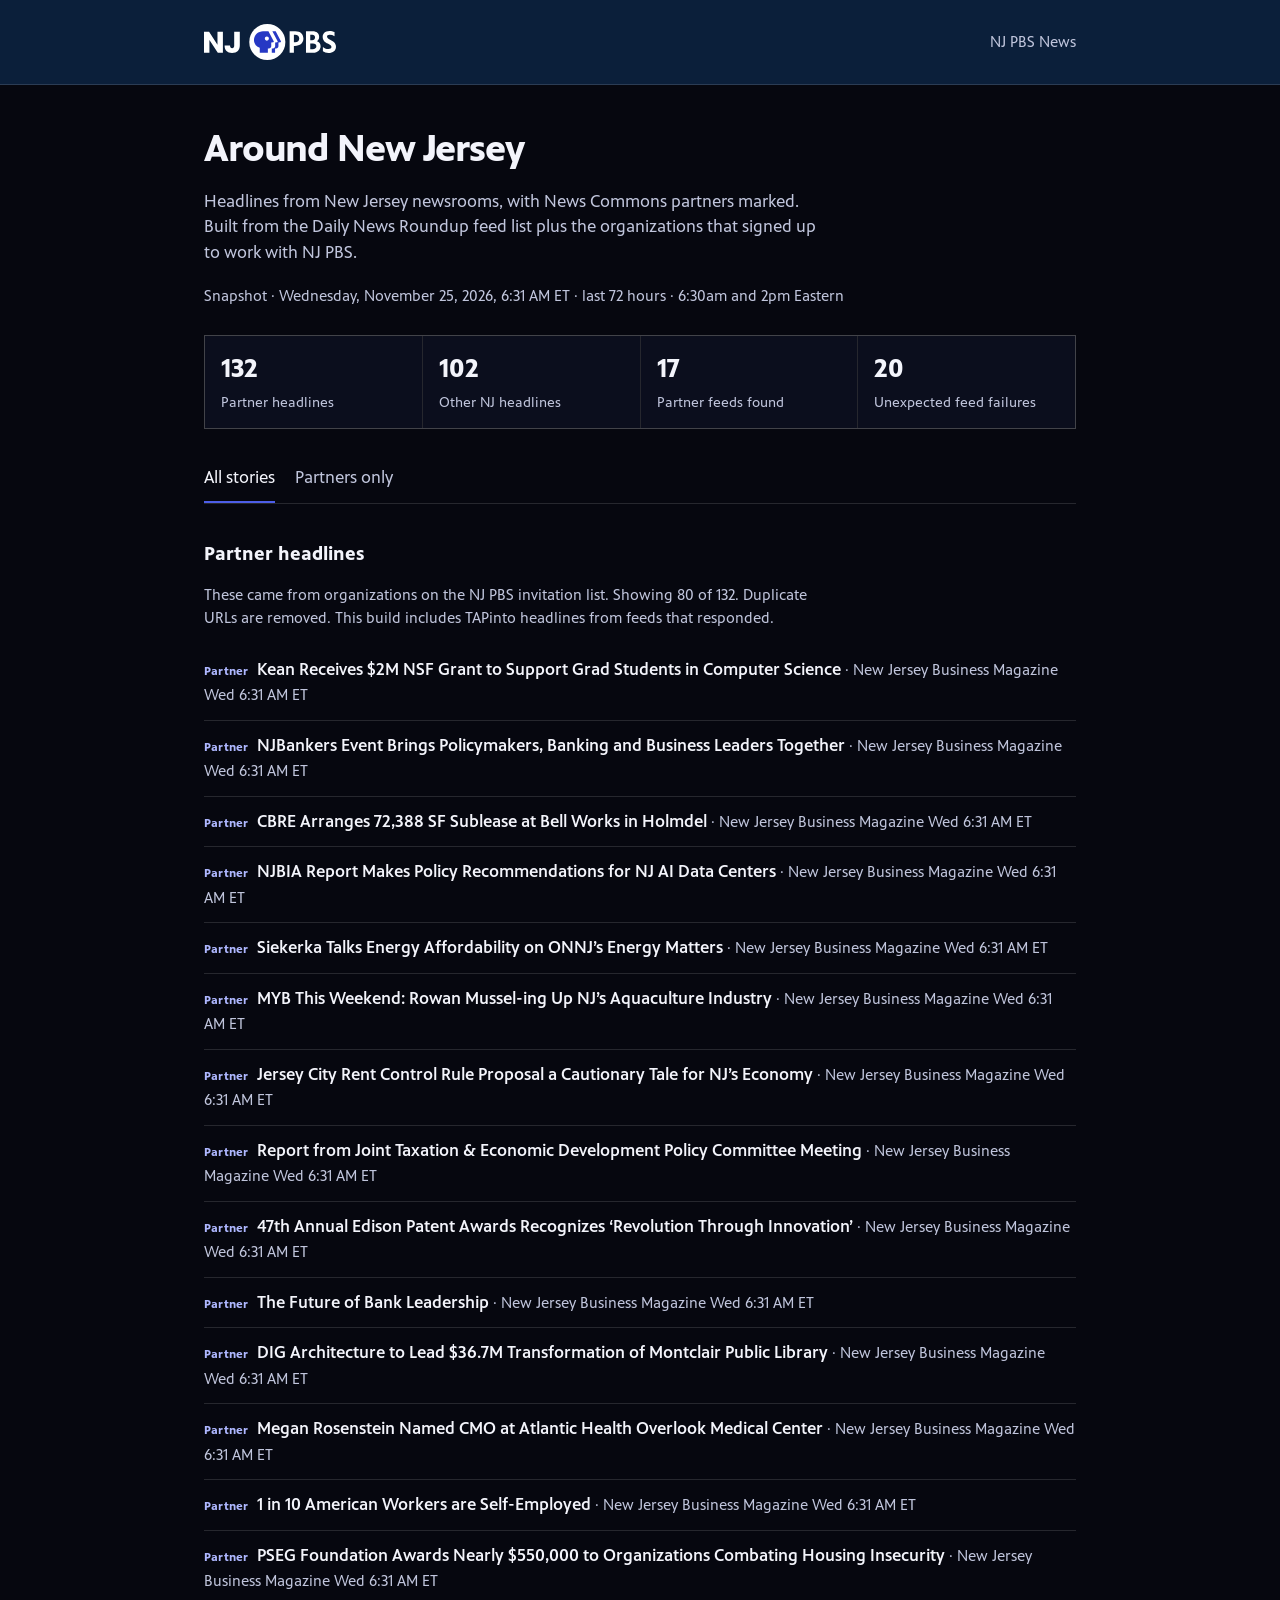
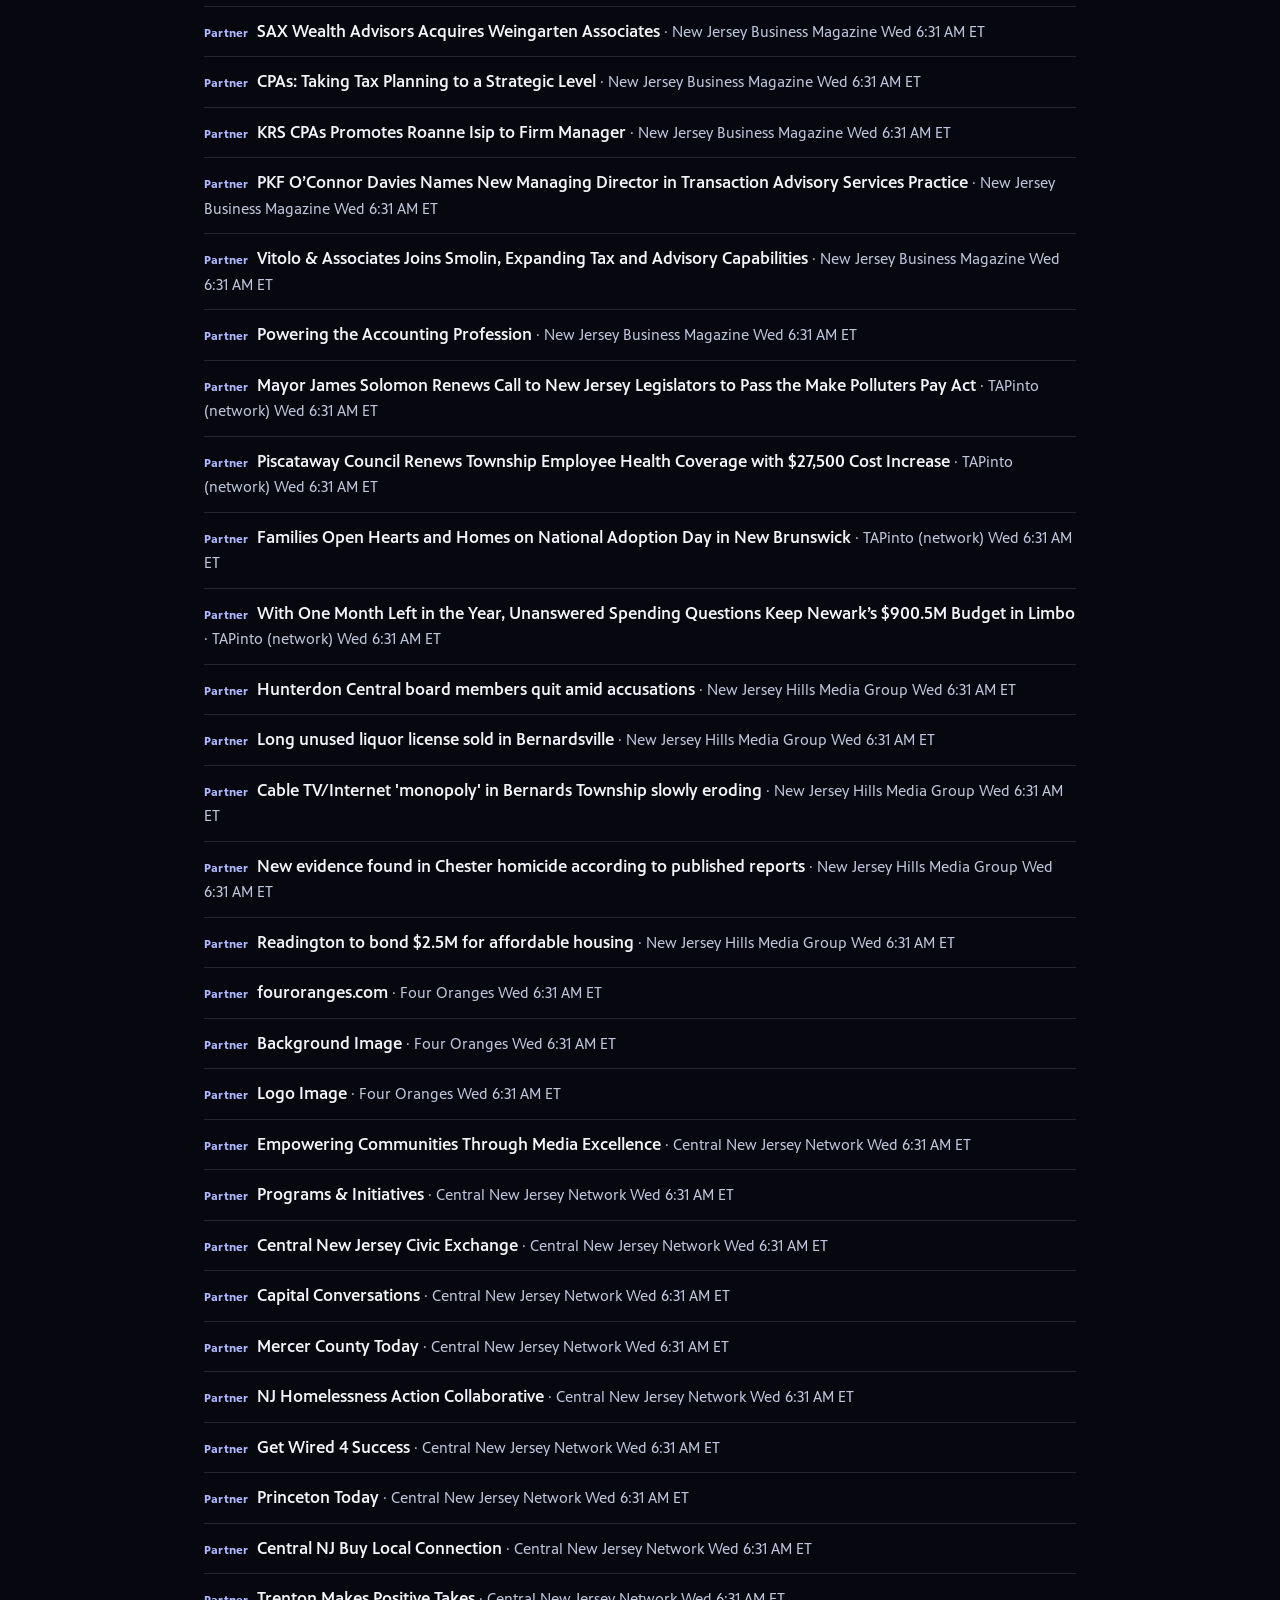
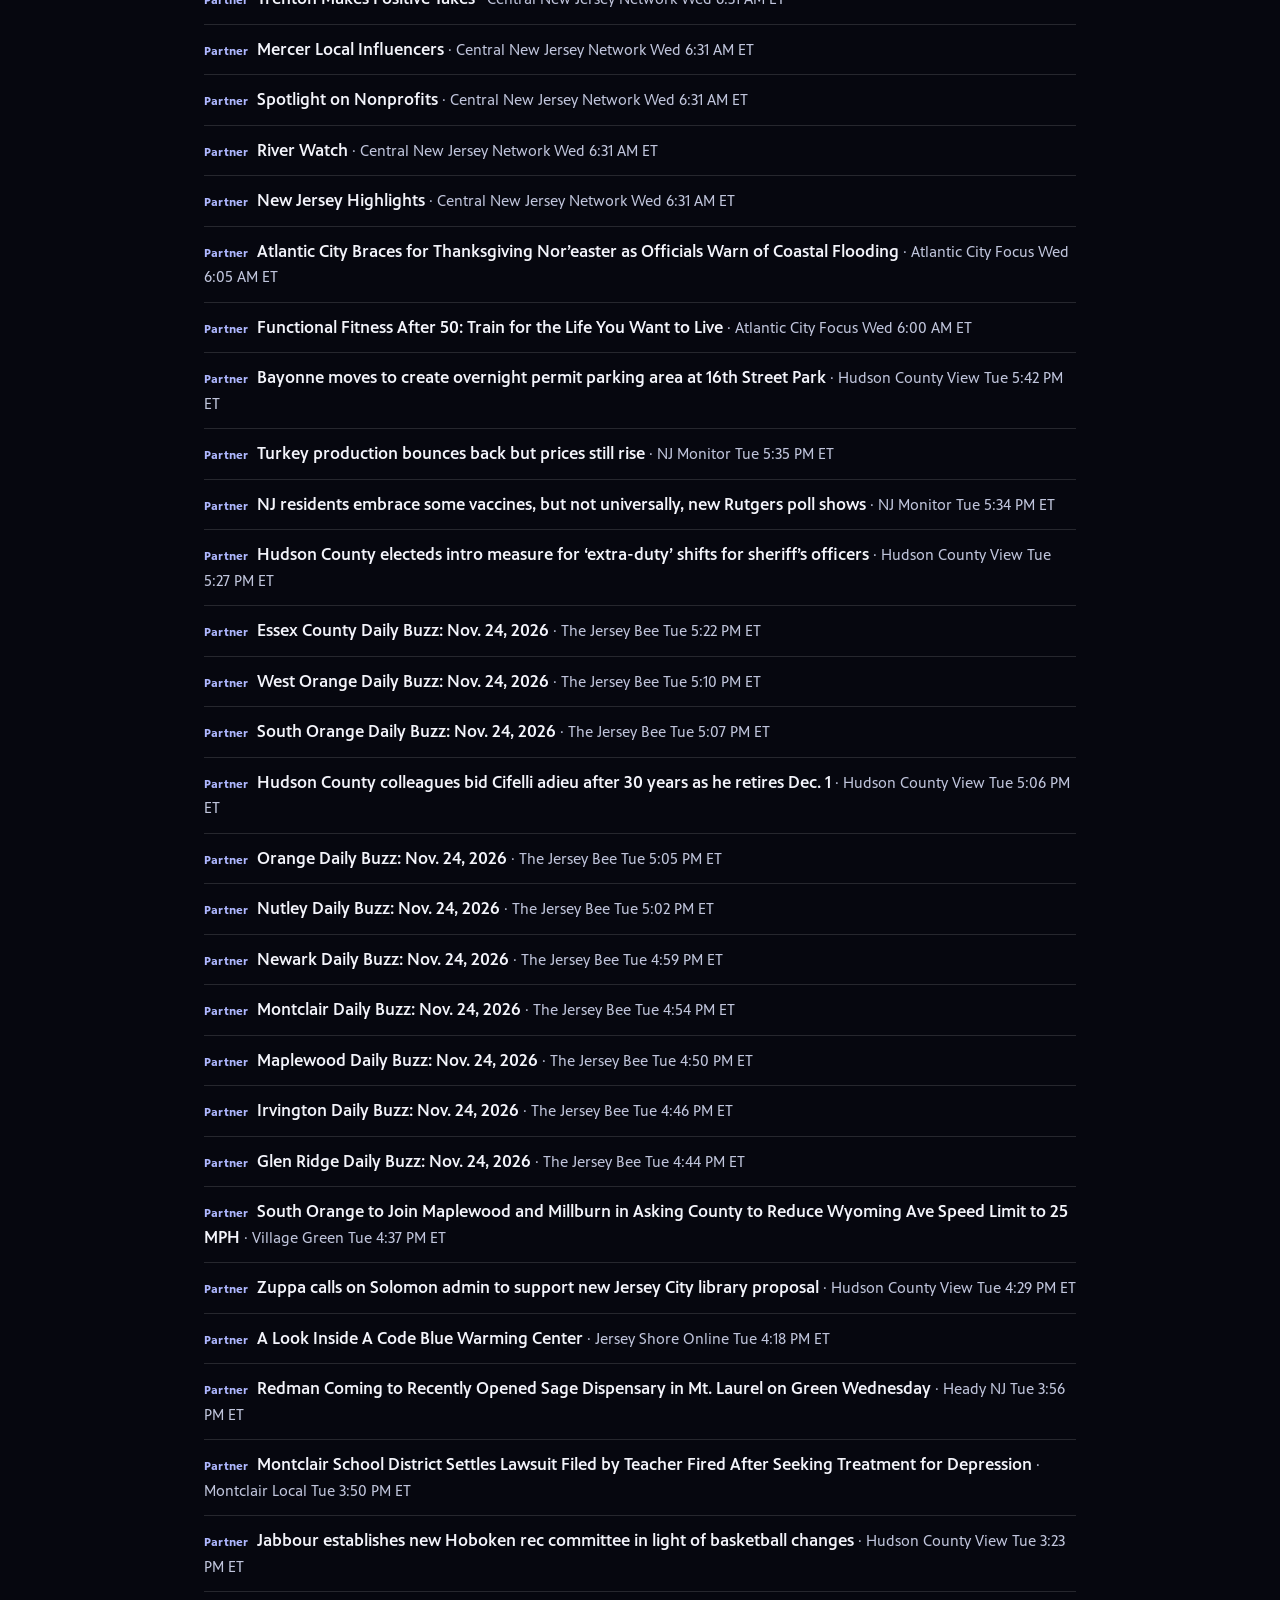
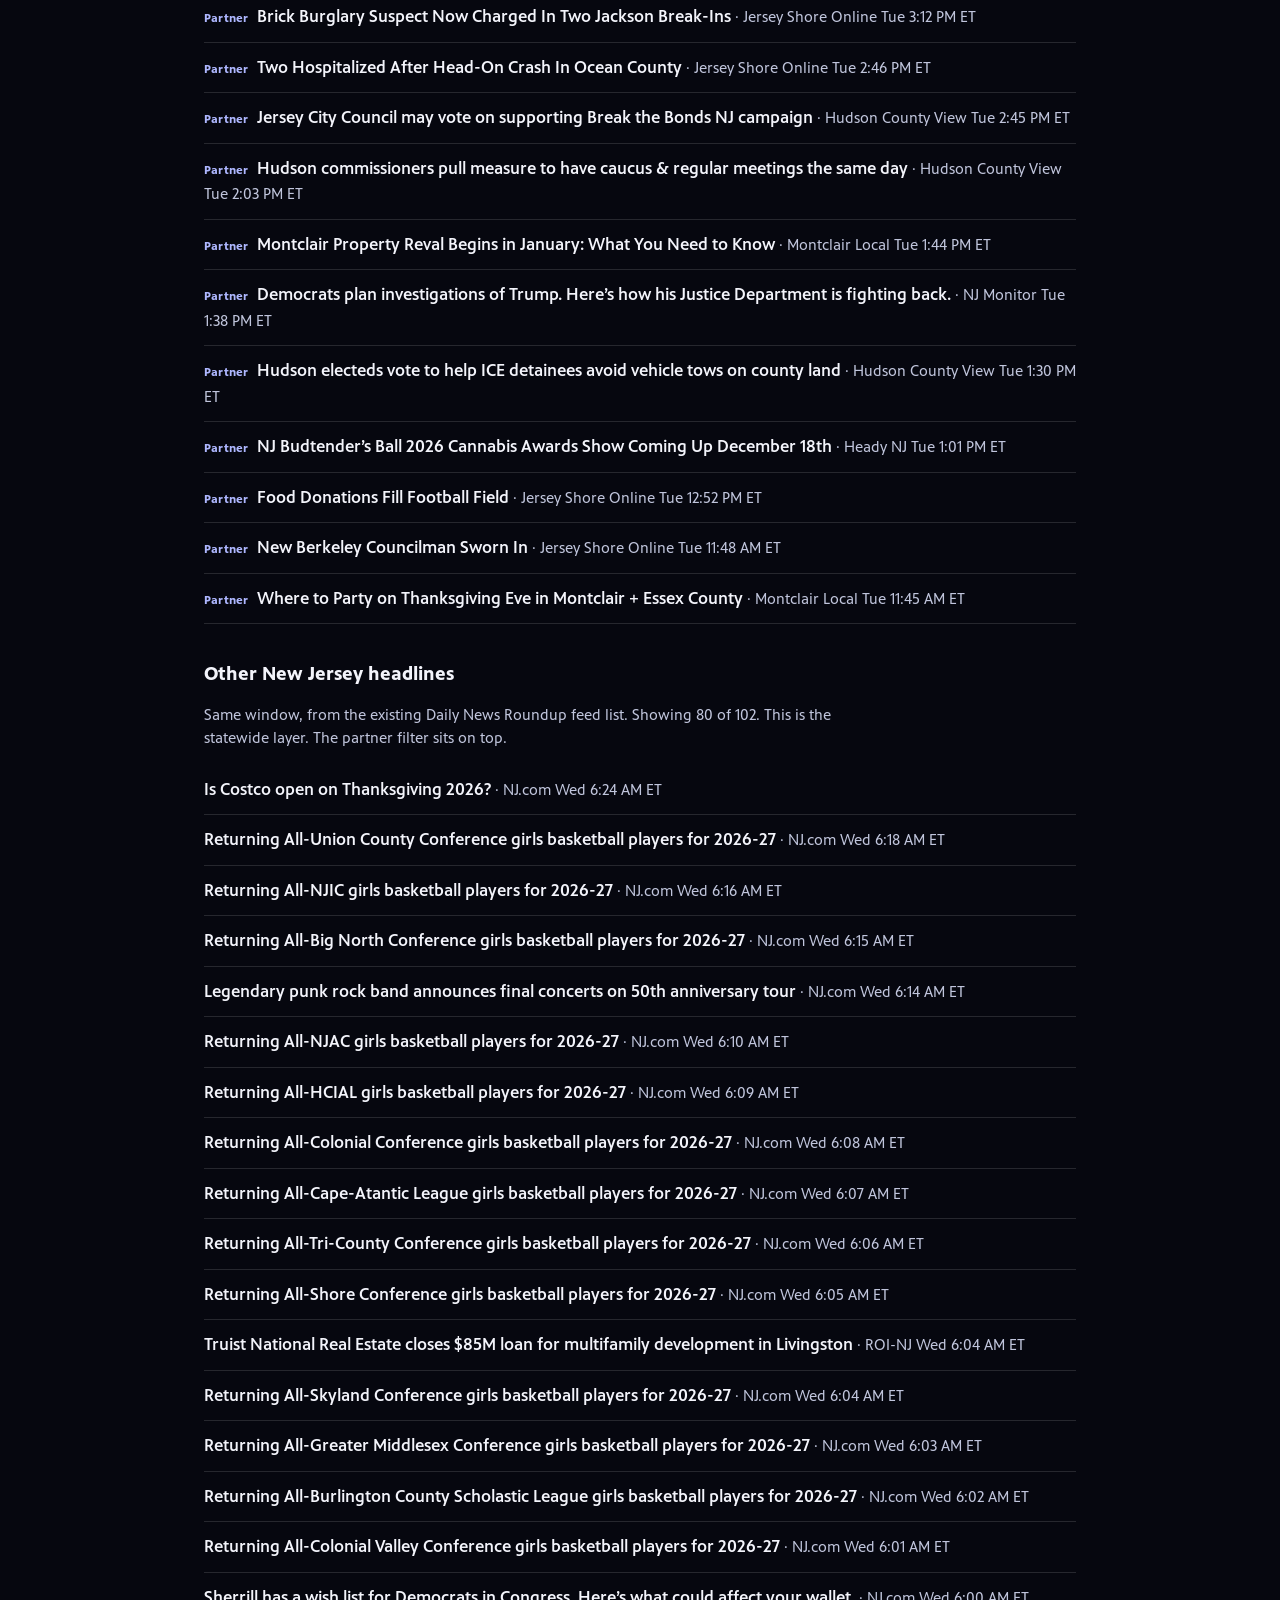
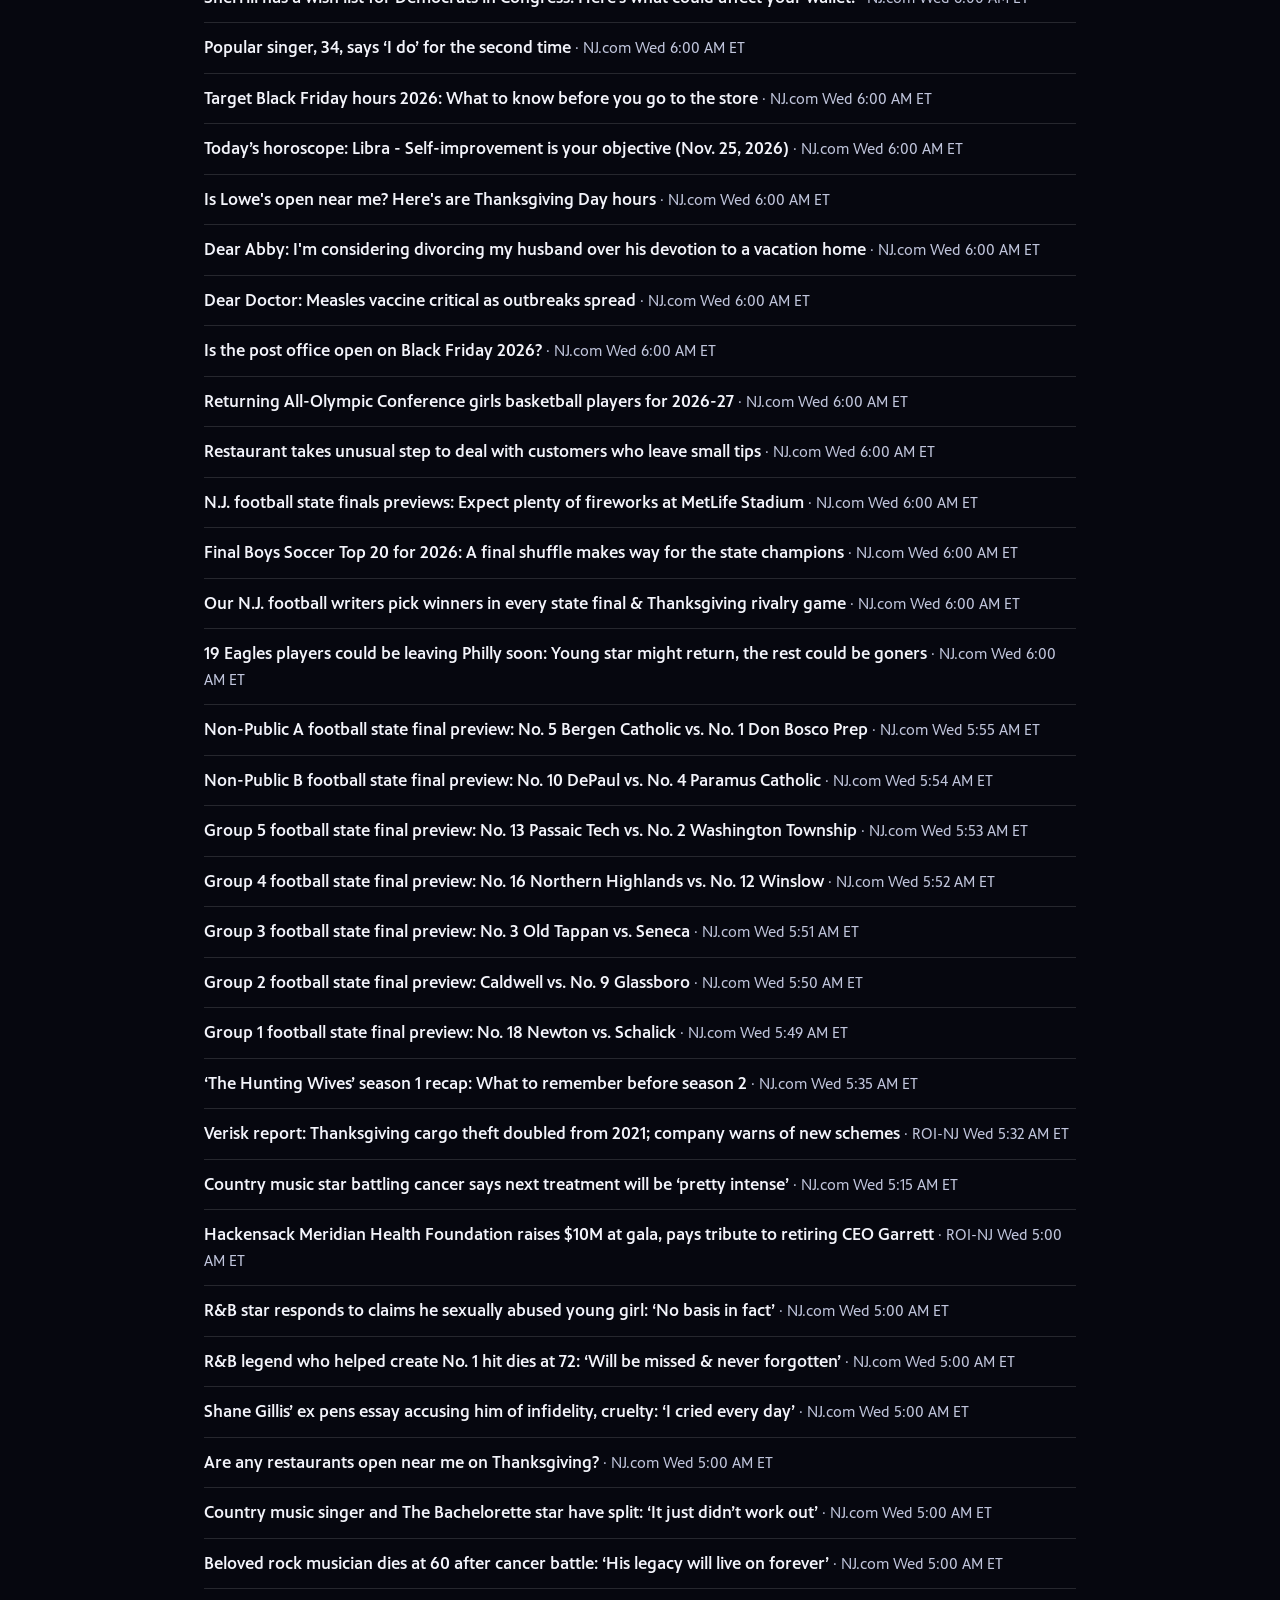
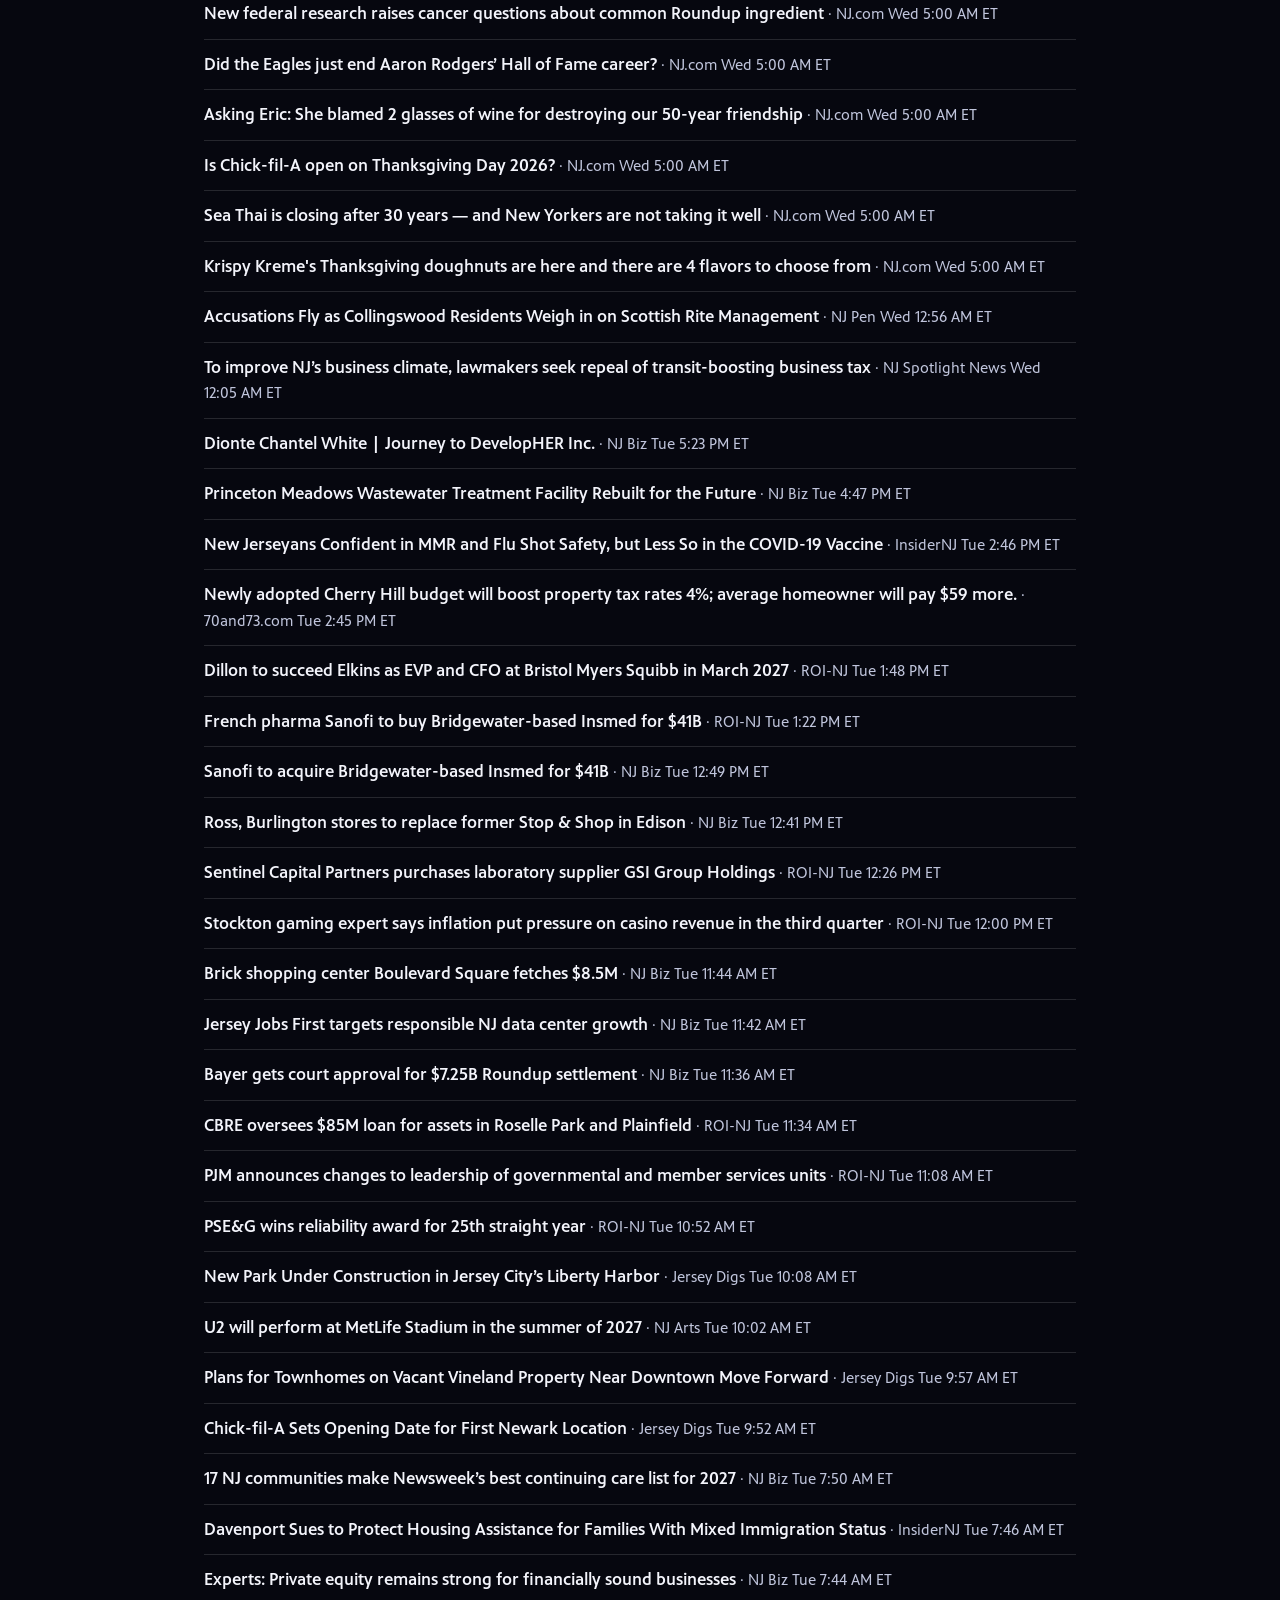
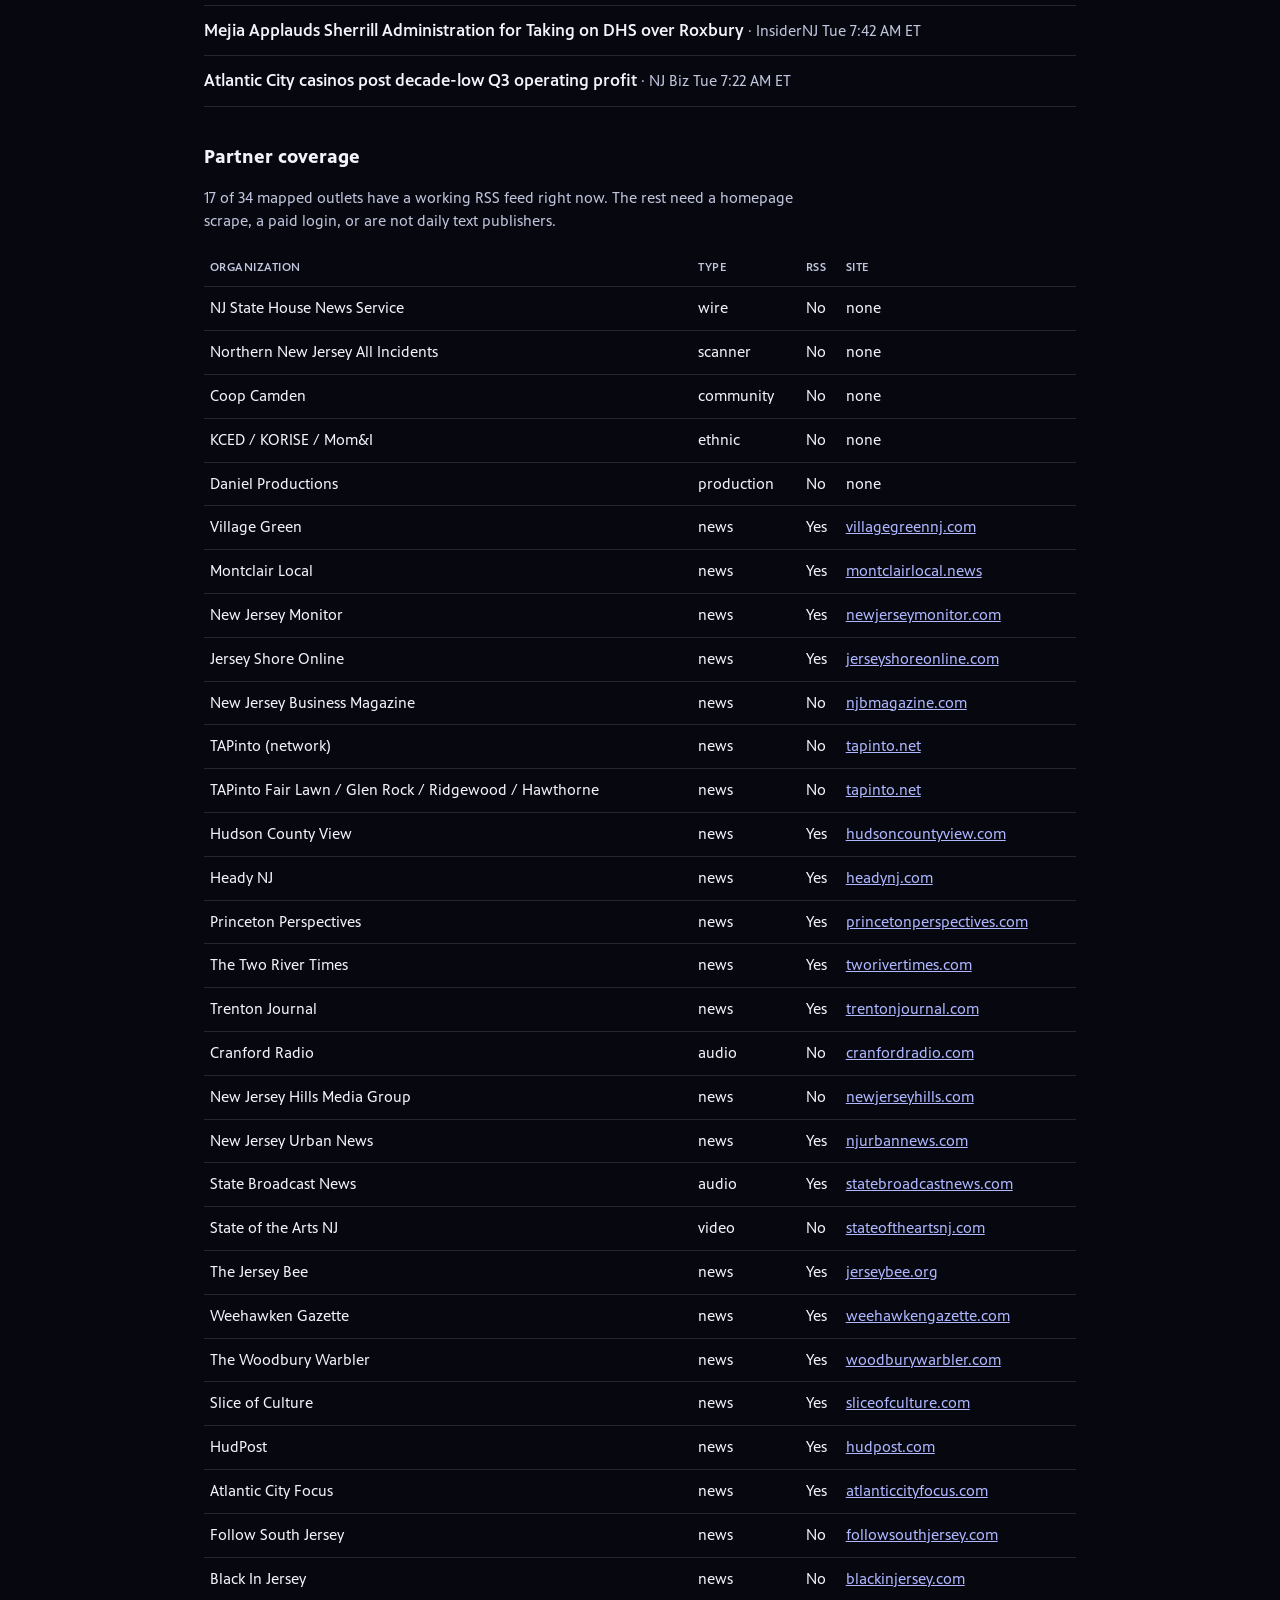
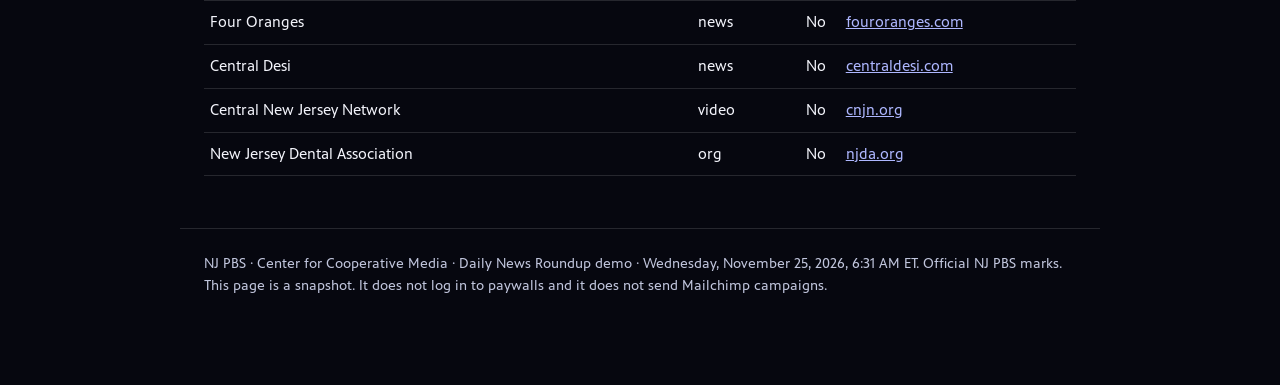
==== snapshot.html @ ae272772 "Refresh Around New Jersey snapshot. [skip ci]" ====
<!doctype html>
<html lang="en">
<head>
<meta charset="utf-8">
<meta name="viewport" content="width=device-width, initial-scale=1">
<title>Around New Jersey · NJ PBS</title>
<meta name="description" content="Headlines from New Jersey newsrooms, with News Commons partners marked.">
<meta property="og:title" content="Around New Jersey · NJ PBS">
<meta property="og:description" content="Headlines from New Jersey newsrooms, with News Commons partners marked.">
<meta property="og:type" content="website">
<meta property="og:url" content="https://centercoopmedia.github.io/around-nj/">
<meta property="og:image" content="https://njpbs.org/og-default.png">
<meta property="og:image:width" content="1200">
<meta property="og:image:height" content="630">
<meta name="twitter:card" content="summary_large_image">
<meta name="twitter:title" content="Around New Jersey · NJ PBS">
<meta name="twitter:description" content="Headlines from New Jersey newsrooms, with News Commons partners marked.">
<meta name="twitter:image" content="https://njpbs.org/og-default.png">
<link rel="icon" href="brand/pbs-white.svg">
<style>
@font-face {
  font-family: "PBS Sans";
  src: url("brand/fonts/PBSSans.woff2") format("woff2");
  font-weight: 400;
  font-style: normal;
  font-display: swap;
}
@font-face {
  font-family: "PBS Sans";
  src: url("brand/fonts/PBSSans-Medium.woff2") format("woff2");
  font-weight: 500;
  font-style: normal;
  font-display: swap;
}
@font-face {
  font-family: "PBS Sans";
  src: url("brand/fonts/PBSSans-Bold.woff2") format("woff2");
  font-weight: 700;
  font-style: normal;
  font-display: swap;
}
:root {
  --pbs-blue: #2638c4;
  --pbs-blue-bright: #4d5ee8;
  --focus: #aeb7ff;
  --bg-0: #06070f;
  --bg-1: #0b0e1d;
  --bg-2: #131736;
  --text: #f3f4fb;
  --text-dim: #c0c5dc;
  --line: rgba(255, 255, 255, 0.13);
}
* { box-sizing: border-box; }
html { color-scheme: dark; }
body {
  margin: 0;
  font: 17px/1.5 "PBS Sans", "Helvetica Neue", Helvetica, Arial, sans-serif;
  color: var(--text);
  background: var(--bg-0);
}
a { color: var(--focus); }
.masthead {
  background: #0b1f3a;
  border-bottom: 1px solid var(--line);
}
.masthead-inner {
  max-width: 920px;
  margin: 0 auto;
  padding: 16px 24px;
  display: flex;
  align-items: center;
  justify-content: space-between;
  gap: 16px;
}
.masthead img { display: block; height: 36px; width: auto; }
.masthead-meta { color: var(--text-dim); font-size: 0.92rem; }
main { max-width: 920px; margin: 0 auto; padding: 36px 24px 24px; }
h1 {
  font-size: 2.35rem;
  font-weight: 700;
  letter-spacing: -0.03em;
  margin: 0 0 12px;
}
.lede { color: var(--text-dim); max-width: 62ch; margin: 0 0 20px; }
.meta { color: var(--text-dim); font-size: 0.92rem; margin: 0 0 28px; }
.stats {
  display: grid;
  grid-template-columns: repeat(auto-fit, minmax(140px, 1fr));
  gap: 1px;
  background: var(--line);
  border: 1px solid var(--line);
  margin: 0 0 28px;
}
.stat {
  background: var(--bg-1);
  padding: 14px 16px;
}
.stat b { display: block; font-size: 1.6rem; }
.stat span { color: var(--text-dim); font-size: 0.88rem; }
.filters {
  display: flex;
  gap: 20px;
  margin: 0 0 32px;
  border-bottom: 1px solid var(--line);
}
.filters button {
  appearance: none;
  background: none;
  border: 0;
  border-bottom: 2px solid transparent;
  color: var(--text-dim);
  font: inherit;
  padding: 8px 0 10px;
  cursor: pointer;
}
.filters button[aria-pressed="true"] {
  color: var(--text);
  border-bottom-color: var(--pbs-blue-bright);
}
h2 { font-size: 1.2rem; font-weight: 700; margin: 36px 0 10px; }
.note { color: var(--text-dim); font-size: 0.95rem; max-width: 70ch; }
ul.stories { list-style: none; padding: 0; margin: 0; }
ul.stories li {
  padding: 12px 0;
  border-bottom: 1px solid var(--line);
}
ul.stories a {
  color: var(--text);
  text-decoration: none;
  font-weight: 500;
}
ul.stories a:hover { text-decoration: underline; }
.src, .when { color: var(--text-dim); font-weight: 400; font-size: 0.92rem; }
.src::before { content: " · "; }
.star {
  display: inline-block;
  margin-right: 8px;
  color: var(--focus);
  font-size: 0.78rem;
  font-weight: 700;
  letter-spacing: 0.02em;
}
body.partners-only .is-other,
body.partners-only #other-block { display: none; }
table { width: 100%; border-collapse: collapse; font-size: 0.95rem; margin: 12px 0 28px; }
th, td { text-align: left; padding: 10px 6px; border-bottom: 1px solid var(--line); vertical-align: top; }
th { font-size: 0.78rem; letter-spacing: 0.04em; text-transform: uppercase; color: var(--text-dim); font-weight: 500; }
footer {
  max-width: 920px;
  margin: 0 auto 64px;
  padding: 24px;
  color: var(--text-dim);
  font-size: 0.9rem;
  border-top: 1px solid var(--line);
}
</style>
</head>
<body>
  <header class="masthead">
    <div class="masthead-inner">
      <a href="https://njpbs.org/"><img src="brand/njpbs-horizontal-white.svg" width="146" height="40" alt="NJ PBS"></a>
      <p class="masthead-meta">NJ PBS News</p>
    </div>
  </header>
  <main>
    <h1>Around New Jersey</h1>
    <p class="lede">Headlines from New Jersey newsrooms, with News Commons partners marked. Built from the Daily News Roundup feed list plus the organizations that signed up to work with NJ PBS.</p>
    <p class="meta">Snapshot · Wednesday, November 25, 2026, 6:31 AM ET · last 72 hours · 6:30am and 2pm Eastern</p>
    <div class="stats">
      <div class="stat"><b>132</b><span>Partner headlines</span></div>
      <div class="stat"><b>102</b><span>Other NJ headlines</span></div>
      <div class="stat"><b>17</b><span>Partner feeds found</span></div>
      <div class="stat"><b>20</b><span>Unexpected feed failures</span></div>
    </div>
    <div class="filters" role="group" aria-label="Filter headlines">
      <button type="button" data-filter="all" aria-pressed="true">All stories</button>
      <button type="button" data-filter="partners" aria-pressed="false">Partners only</button>
    </div>
    <section id="partner-block">
      <h2>Partner headlines</h2>
      <p class="note">These came from organizations on the NJ PBS invitation list. Showing 80 of 132. Duplicate URLs are removed. This build includes TAPinto headlines from feeds that responded.</p>
      <ul class="stories">
<li class="is-partner"><span class="star" title="News Commons partner">Partner</span><a href="https://njbmagazine.com/njb-news-now/kean-receives-2m-nsf-grant-to-support-grad-students-in-computer-science/">Kean Receives $2M NSF Grant to Support Grad Students in Computer Science</a> <span class="src">New Jersey Business Magazine</span> <span class="when">Wed 6:31 AM ET</span></li>
<li class="is-partner"><span class="star" title="News Commons partner">Partner</span><a href="https://njbmagazine.com/njb-news-now/njbankers-event-brings-policymakers-banking-and-business-leaders-togethe/">NJBankers Event Brings Policymakers, Banking and Business Leaders Together</a> <span class="src">New Jersey Business Magazine</span> <span class="when">Wed 6:31 AM ET</span></li>
<li class="is-partner"><span class="star" title="News Commons partner">Partner</span><a href="https://njbmagazine.com/njb-news-now/cbre-arranges-72388-sf-sublease-at-bell-works-in-holmdel/">CBRE Arranges 72,388 SF Sublease at Bell Works in Holmdel</a> <span class="src">New Jersey Business Magazine</span> <span class="when">Wed 6:31 AM ET</span></li>
<li class="is-partner"><span class="star" title="News Commons partner">Partner</span><a href="https://njbia.org/njbia-report-makes-policy-recommendations-for-nj-ai-data-centers/">NJBIA Report Makes Policy Recommendations for NJ AI Data Centers</a> <span class="src">New Jersey Business Magazine</span> <span class="when">Wed 6:31 AM ET</span></li>
<li class="is-partner"><span class="star" title="News Commons partner">Partner</span><a href="https://njbia.org/siekerka-talks-energy-affordability-on-onnjs-energy-matters/">Siekerka Talks Energy Affordability on ONNJ’s Energy Matters</a> <span class="src">New Jersey Business Magazine</span> <span class="when">Wed 6:31 AM ET</span></li>
<li class="is-partner"><span class="star" title="News Commons partner">Partner</span><a href="https://njbia.org/myb-this-weekend-rowan-mussel-ing-up-njs-aquaculture-industry/">MYB This Weekend: Rowan Mussel-ing Up NJ’s Aquaculture Industry</a> <span class="src">New Jersey Business Magazine</span> <span class="when">Wed 6:31 AM ET</span></li>
<li class="is-partner"><span class="star" title="News Commons partner">Partner</span><a href="https://njbia.org/jersey-city-rent-control-rule-proposal-a-cautionary-tale-for-njs-economy/">Jersey City Rent Control Rule Proposal a Cautionary Tale for NJ’s Economy</a> <span class="src">New Jersey Business Magazine</span> <span class="when">Wed 6:31 AM ET</span></li>
<li class="is-partner"><span class="star" title="News Commons partner">Partner</span><a href="https://njbia.org/report-from-joint-taxation-economic-development-policy-committee-meeting-2/">Report from Joint Taxation &amp; Economic Development Policy Committee Meeting</a> <span class="src">New Jersey Business Magazine</span> <span class="when">Wed 6:31 AM ET</span></li>
<li class="is-partner"><span class="star" title="News Commons partner">Partner</span><a href="https://njbmagazine.com/njb-news-now/47th-annual-edison-patent-awards-recognizes-revolution-through-innovation/">47th Annual Edison Patent Awards Recognizes ‘Revolution Through Innovation’</a> <span class="src">New Jersey Business Magazine</span> <span class="when">Wed 6:31 AM ET</span></li>
<li class="is-partner"><span class="star" title="News Commons partner">Partner</span><a href="https://njbmagazine.com/special-sections/2026-nj-bankers-association-special-section/the-future-of-bank-leadership/">The Future of Bank Leadership</a> <span class="src">New Jersey Business Magazine</span> <span class="when">Wed 6:31 AM ET</span></li>
<li class="is-partner"><span class="star" title="News Commons partner">Partner</span><a href="https://njbmagazine.com/njb-news-now/dig-architecture-to-lead-36-7m-transformation-of-montclair-public-library/">DIG Architecture to Lead $36.7M Transformation of Montclair Public Library</a> <span class="src">New Jersey Business Magazine</span> <span class="when">Wed 6:31 AM ET</span></li>
<li class="is-partner"><span class="star" title="News Commons partner">Partner</span><a href="https://njbmagazine.com/njb-news-now/megan-rosenstein-named-cmo-at-atlantic-health-overlook-medical-center/">Megan Rosenstein Named CMO at Atlantic Health Overlook Medical Center</a> <span class="src">New Jersey Business Magazine</span> <span class="when">Wed 6:31 AM ET</span></li>
<li class="is-partner"><span class="star" title="News Commons partner">Partner</span><a href="https://njbmagazine.com/njb-news-now/1-in-10-american-workers-are-self-employed/">1 in 10 American Workers are Self-Employed</a> <span class="src">New Jersey Business Magazine</span> <span class="when">Wed 6:31 AM ET</span></li>
<li class="is-partner"><span class="star" title="News Commons partner">Partner</span><a href="https://njbmagazine.com/njb-news-now/pseg-foundation-awards-nearly-550000-to-organizations-combating-housing-insecurity/">PSEG Foundation Awards Nearly $550,000 to Organizations Combating Housing Insecurity</a> <span class="src">New Jersey Business Magazine</span> <span class="when">Wed 6:31 AM ET</span></li>
<li class="is-partner"><span class="star" title="News Commons partner">Partner</span><a href="https://njbmagazine.com/njb-news-now/sax-wealth-advisors-acquires-weingarten-associates/">SAX Wealth Advisors Acquires Weingarten Associates</a> <span class="src">New Jersey Business Magazine</span> <span class="when">Wed 6:31 AM ET</span></li>
<li class="is-partner"><span class="star" title="News Commons partner">Partner</span><a href="https://njbmagazine.com/monthly-articles/cpas-taking-tax-planning-to-a-strategic-level/">CPAs: Taking Tax Planning to a Strategic Level</a> <span class="src">New Jersey Business Magazine</span> <span class="when">Wed 6:31 AM ET</span></li>
<li class="is-partner"><span class="star" title="News Commons partner">Partner</span><a href="https://njbmagazine.com/njb-news-now/krs-cpas-promotes-roanne-isip-to-firm-manager/">KRS CPAs Promotes Roanne Isip to Firm Manager</a> <span class="src">New Jersey Business Magazine</span> <span class="when">Wed 6:31 AM ET</span></li>
<li class="is-partner"><span class="star" title="News Commons partner">Partner</span><a href="https://njbmagazine.com/njb-news-now/pkf-oconnor-davies-names-new-managing-director-in-transaction-advisory-services-practice/">PKF O’Connor Davies Names New Managing Director in Transaction Advisory Services Practice</a> <span class="src">New Jersey Business Magazine</span> <span class="when">Wed 6:31 AM ET</span></li>
<li class="is-partner"><span class="star" title="News Commons partner">Partner</span><a href="https://njbmagazine.com/njb-news-now/vitolo-associates-joins-smolin-expanding-tax-and-advisory-capabilities/">Vitolo &amp; Associates Joins Smolin, Expanding Tax and Advisory Capabilities</a> <span class="src">New Jersey Business Magazine</span> <span class="when">Wed 6:31 AM ET</span></li>
<li class="is-partner"><span class="star" title="News Commons partner">Partner</span><a href="https://njbmagazine.com/monthly-articles/powering-the-accounting-profession/">Powering the Accounting Profession</a> <span class="src">New Jersey Business Magazine</span> <span class="when">Wed 6:31 AM ET</span></li>
<li class="is-partner"><span class="star" title="News Commons partner">Partner</span><a href="https://www.tapinto.net/towns/jersey-city/sections/around-new-jersey/articles/mayor-james-solomon-renews-call-to-new-jersey-legislators-to-pass-the-make-polluters-pay-act">Mayor James Solomon Renews Call to New Jersey Legislators to Pass the Make Polluters Pay Act</a> <span class="src">TAPinto (network)</span> <span class="when">Wed 6:31 AM ET</span></li>
<li class="is-partner"><span class="star" title="News Commons partner">Partner</span><a href="https://www.tapinto.net/towns/piscataway/sections/government/articles/piscataway-council-renews-township-employee-health-coverage-with-27-500-cost-increase">Piscataway Council Renews Township Employee Health Coverage with $27,500 Cost Increase</a> <span class="src">TAPinto (network)</span> <span class="when">Wed 6:31 AM ET</span></li>
<li class="is-partner"><span class="star" title="News Commons partner">Partner</span><a href="https://www.tapinto.net/towns/new-brunswick/sections/law-and-justice/articles/families-open-hearts-and-homes-on-national-adoption-day-in-new-brunswick">Families Open Hearts and Homes on National Adoption Day in New Brunswick</a> <span class="src">TAPinto (network)</span> <span class="when">Wed 6:31 AM ET</span></li>
<li class="is-partner"><span class="star" title="News Commons partner">Partner</span><a href="https://www.tapinto.net/towns/newark/sections/government/articles/with-one-month-left-in-the-year-unanswered-spending-questions-keep-newark-s-900-5m-budget-in-limbo">With One Month Left in the Year, Unanswered Spending Questions Keep Newark’s $900.5M Budget in Limbo</a> <span class="src">TAPinto (network)</span> <span class="when">Wed 6:31 AM ET</span></li>
<li class="is-partner"><span class="star" title="News Commons partner">Partner</span><a href="https://www.newjerseyhills.com/hunterdon_review/news/hunterdon-central-board-members-quit-amid-accusations/article_5d8a1da5-ac5b-46d8-97d0-7ee46068a98b.html">Hunterdon Central board members quit amid accusations</a> <span class="src">New Jersey Hills Media Group</span> <span class="when">Wed 6:31 AM ET</span></li>
<li class="is-partner"><span class="star" title="News Commons partner">Partner</span><a href="https://www.newjerseyhills.com/bernardsville_news/news/long-unused-liquor-license-sold-in-bernardsville/article_42884ac4-ac93-4f06-8c5c-312dcad838de.html">Long unused liquor license sold in Bernardsville</a> <span class="src">New Jersey Hills Media Group</span> <span class="when">Wed 6:31 AM ET</span></li>
<li class="is-partner"><span class="star" title="News Commons partner">Partner</span><a href="https://www.newjerseyhills.com/bernardsville_news/news/cable-tv-internet-monopoly-in-bernards-township-slowly-eroding/article_8a25dd20-f11f-49e5-a38a-031fb1a55b85.html">Cable TV/Internet &#x27;monopoly&#x27; in Bernards Township slowly eroding</a> <span class="src">New Jersey Hills Media Group</span> <span class="when">Wed 6:31 AM ET</span></li>
<li class="is-partner"><span class="star" title="News Commons partner">Partner</span><a href="https://www.newjerseyhills.com/observer-tribune/news/new-evidence-found-in-chester-homicide-according-to-published-reports/article_38cc3582-d0ab-4915-a7e9-e45b3cab18cf.html">New evidence found in Chester homicide according to published reports</a> <span class="src">New Jersey Hills Media Group</span> <span class="when">Wed 6:31 AM ET</span></li>
<li class="is-partner"><span class="star" title="News Commons partner">Partner</span><a href="https://www.newjerseyhills.com/hunterdon_review/news/readington-to-bond-2-5m-for-affordable-housing/article_54cdb7a2-1375-489c-aa83-1264d8a1a181.html">Readington to bond $2.5M for affordable housing</a> <span class="src">New Jersey Hills Media Group</span> <span class="when">Wed 6:31 AM ET</span></li>
<li class="is-partner"><span class="star" title="News Commons partner">Partner</span><a href="http://www.squarespace.com/">fouroranges.com</a> <span class="src">Four Oranges</span> <span class="when">Wed 6:31 AM ET</span></li>
<li class="is-partner"><span class="star" title="News Commons partner">Partner</span><a href="https://assets.squarespace.com/universal/images-v6/parking-page/backgrounds/img101-landscape.jpg">Background Image</a> <span class="src">Four Oranges</span> <span class="when">Wed 6:31 AM ET</span></li>
<li class="is-partner"><span class="star" title="News Commons partner">Partner</span><a href="https://assets.squarespace.com/universal/images-v6/damask/logo-light.svg">Logo Image</a> <span class="src">Four Oranges</span> <span class="when">Wed 6:31 AM ET</span></li>
<li class="is-partner"><span class="star" title="News Commons partner">Partner</span><a href="https://www.cnjn.org/about/mission">Empowering Communities Through Media Excellence</a> <span class="src">Central New Jersey Network</span> <span class="when">Wed 6:31 AM ET</span></li>
<li class="is-partner"><span class="star" title="News Commons partner">Partner</span><a href="https://www.cnjn.org/initiatives/community-voices">Programs &amp; Initiatives</a> <span class="src">Central New Jersey Network</span> <span class="when">Wed 6:31 AM ET</span></li>
<li class="is-partner"><span class="star" title="News Commons partner">Partner</span><a href="https://videoplayer.telvue.com/player/c0ZsWOTaCoVvqX5aHFGJ0jipWOGw-9LS/series/6314/media/1037914">Central New Jersey Civic Exchange</a> <span class="src">Central New Jersey Network</span> <span class="when">Wed 6:31 AM ET</span></li>
<li class="is-partner"><span class="star" title="News Commons partner">Partner</span><a href="https://videoplayer.telvue.com/player/c0ZsWOTaCoVvqX5aHFGJ0jipWOGw-9LS/series/5189/media/1022170?fullscreen=false&amp;show_title_description_summary=true&amp;showtabssearch=true">Capital Conversations</a> <span class="src">Central New Jersey Network</span> <span class="when">Wed 6:31 AM ET</span></li>
<li class="is-partner"><span class="star" title="News Commons partner">Partner</span><a href="https://videoplayer.telvue.com/player/c0ZsWOTaCoVvqX5aHFGJ0jipWOGw-9LS/series/5199/media/1014258?fullscreen=false&amp;show_title_description_summary=true&amp;showtabssearch=true">Mercer County Today</a> <span class="src">Central New Jersey Network</span> <span class="when">Wed 6:31 AM ET</span></li>
<li class="is-partner"><span class="star" title="News Commons partner">Partner</span><a href="https://videoplayer.telvue.com/player/c0ZsWOTaCoVvqX5aHFGJ0jipWOGw-9LS/series/5404/media/994610?fullscreen=false&amp;show_title_description_summary=true&amp;showtabssearch=true">NJ Homelessness Action Collaborative</a> <span class="src">Central New Jersey Network</span> <span class="when">Wed 6:31 AM ET</span></li>
<li class="is-partner"><span class="star" title="News Commons partner">Partner</span><a href="https://videoplayer.telvue.com/player/c0ZsWOTaCoVvqX5aHFGJ0jipWOGw-9LS/series/5355/media/989667?fullscreen=false&amp;show_title_description_summary=true&amp;showtabssearch=true">Get Wired 4 Success</a> <span class="src">Central New Jersey Network</span> <span class="when">Wed 6:31 AM ET</span></li>
<li class="is-partner"><span class="star" title="News Commons partner">Partner</span><a href="https://videoplayer.telvue.com/player/c0ZsWOTaCoVvqX5aHFGJ0jipWOGw-9LS/series/5399/media/991922?fullscreen=false&amp;show_title_description_summary=true&amp;showtabssearch=true">Princeton Today</a> <span class="src">Central New Jersey Network</span> <span class="when">Wed 6:31 AM ET</span></li>
<li class="is-partner"><span class="star" title="News Commons partner">Partner</span><a href="https://videoplayer.telvue.com/player/c0ZsWOTaCoVvqX5aHFGJ0jipWOGw-9LS/series/4736/media/983472?fullscreen=false&amp;show_title_description_summary=true&amp;showtabssearch=true">Central NJ Buy Local Connection</a> <span class="src">Central New Jersey Network</span> <span class="when">Wed 6:31 AM ET</span></li>
<li class="is-partner"><span class="star" title="News Commons partner">Partner</span><a href="https://videoplayer.telvue.com/player/c0ZsWOTaCoVvqX5aHFGJ0jipWOGw-9LS/series/5191/media/952187?fullscreen=false&amp;show_title_description_summary=true&amp;showtabssearch=true">Trenton Makes Positive Takes</a> <span class="src">Central New Jersey Network</span> <span class="when">Wed 6:31 AM ET</span></li>
<li class="is-partner"><span class="star" title="News Commons partner">Partner</span><a href="https://videoplayer.telvue.com/player/c0ZsWOTaCoVvqX5aHFGJ0jipWOGw-9LS/series/4737/media/1005537?fullscreen=false&amp;show_title_description_summary=true&amp;showtabssearch=true">Mercer Local Influencers</a> <span class="src">Central New Jersey Network</span> <span class="when">Wed 6:31 AM ET</span></li>
<li class="is-partner"><span class="star" title="News Commons partner">Partner</span><a href="https://videoplayer.telvue.com/player/c0ZsWOTaCoVvqX5aHFGJ0jipWOGw-9LS/series/4739/media/920609?fullscreen=false&amp;show_title_description_summary=true&amp;showtabssearch=true">Spotlight on Nonprofits</a> <span class="src">Central New Jersey Network</span> <span class="when">Wed 6:31 AM ET</span></li>
<li class="is-partner"><span class="star" title="News Commons partner">Partner</span><a href="https://videoplayer.telvue.com/player/c0ZsWOTaCoVvqX5aHFGJ0jipWOGw-9LS/series/4757/media/1003815?fullscreen=false&amp;show_title_description_summary=true&amp;showtabssearch=true">River Watch</a> <span class="src">Central New Jersey Network</span> <span class="when">Wed 6:31 AM ET</span></li>
<li class="is-partner"><span class="star" title="News Commons partner">Partner</span><a href="https://videoplayer.telvue.com/player/c0ZsWOTaCoVvqX5aHFGJ0jipWOGw-9LS/playlists/10598/media/838567">New Jersey Highlights</a> <span class="src">Central New Jersey Network</span> <span class="when">Wed 6:31 AM ET</span></li>
<li class="is-partner"><span class="star" title="News Commons partner">Partner</span><a href="https://www.atlanticcityfocus.com/atlantic-city-braces-for-thanksgiving-noreaster-as-officials-warn-of-coastal-flooding/">Atlantic City Braces for Thanksgiving Nor’easter as Officials Warn of Coastal Flooding</a> <span class="src">Atlantic City Focus</span> <span class="when">Wed 6:05 AM ET</span></li>
<li class="is-partner"><span class="star" title="News Commons partner">Partner</span><a href="https://www.atlanticcityfocus.com/functional-fitness-after-50-train-for-the-life-you-want-to-live/">Functional Fitness After 50: Train for the Life You Want to Live</a> <span class="src">Atlantic City Focus</span> <span class="when">Wed 6:00 AM ET</span></li>
<li class="is-partner"><span class="star" title="News Commons partner">Partner</span><a href="https://hudsoncountyview.com/bayonne-moves-to-create-overnight-permit-parking-area-at-16th-street-park/">Bayonne moves to create overnight permit parking area at 16th Street Park</a> <span class="src">Hudson County View</span> <span class="when">Tue 5:42 PM ET</span></li>
<li class="is-partner"><span class="star" title="News Commons partner">Partner</span><a href="https://newjerseymonitor.com/2026/11/24/repub/turkey-prices/">Turkey production bounces back but prices still rise</a> <span class="src">NJ Monitor</span> <span class="when">Tue 5:35 PM ET</span></li>
<li class="is-partner"><span class="star" title="News Commons partner">Partner</span><a href="https://newjerseymonitor.com/2026/11/24/nj-rutgers-poll-vaccines/">NJ residents embrace some vaccines, but not universally, new Rutgers poll shows</a> <span class="src">NJ Monitor</span> <span class="when">Tue 5:34 PM ET</span></li>
<li class="is-partner"><span class="star" title="News Commons partner">Partner</span><a href="https://hudsoncountyview.com/hudson-county-electeds-intro-measure-for-extra-duty-shifts-for-sheriffs-officers/">Hudson County electeds intro measure for ‘extra-duty’ shifts for sheriff’s officers</a> <span class="src">Hudson County View</span> <span class="when">Tue 5:27 PM ET</span></li>
<li class="is-partner"><span class="star" title="News Commons partner">Partner</span><a href="https://jerseybee.org/2026/11/24/essex-county-daily-buzz-nov-24-2026/">Essex County Daily Buzz: Nov. 24, 2026</a> <span class="src">The Jersey Bee</span> <span class="when">Tue 5:22 PM ET</span></li>
<li class="is-partner"><span class="star" title="News Commons partner">Partner</span><a href="https://jerseybee.org/2026/11/24/west-orange-daily-buzz-nov-24-2026/">West Orange Daily Buzz: Nov. 24, 2026</a> <span class="src">The Jersey Bee</span> <span class="when">Tue 5:10 PM ET</span></li>
<li class="is-partner"><span class="star" title="News Commons partner">Partner</span><a href="https://jerseybee.org/2026/11/24/south-orange-daily-buzz-nov-24-2026/">South Orange Daily Buzz: Nov. 24, 2026</a> <span class="src">The Jersey Bee</span> <span class="when">Tue 5:07 PM ET</span></li>
<li class="is-partner"><span class="star" title="News Commons partner">Partner</span><a href="https://hudsoncountyview.com/hudson-county-colleagues-bid-cifelli-adieu-after-30-years-as-he-retires-dec-1/">Hudson County colleagues bid Cifelli adieu after 30 years as he retires Dec. 1</a> <span class="src">Hudson County View</span> <span class="when">Tue 5:06 PM ET</span></li>
<li class="is-partner"><span class="star" title="News Commons partner">Partner</span><a href="https://jerseybee.org/2026/11/24/orange-daily-buzz-nov-24-2026/">Orange Daily Buzz: Nov. 24, 2026</a> <span class="src">The Jersey Bee</span> <span class="when">Tue 5:05 PM ET</span></li>
<li class="is-partner"><span class="star" title="News Commons partner">Partner</span><a href="https://jerseybee.org/2026/11/24/nutley-daily-buzz-nov-24-2026/">Nutley Daily Buzz: Nov. 24, 2026</a> <span class="src">The Jersey Bee</span> <span class="when">Tue 5:02 PM ET</span></li>
<li class="is-partner"><span class="star" title="News Commons partner">Partner</span><a href="https://jerseybee.org/2026/11/24/newark-daily-buzz-nov-24-2026/">Newark Daily Buzz: Nov. 24, 2026</a> <span class="src">The Jersey Bee</span> <span class="when">Tue 4:59 PM ET</span></li>
<li class="is-partner"><span class="star" title="News Commons partner">Partner</span><a href="https://jerseybee.org/2026/11/24/montclair-daily-buzz-nov-24-2026/">Montclair Daily Buzz: Nov. 24, 2026</a> <span class="src">The Jersey Bee</span> <span class="when">Tue 4:54 PM ET</span></li>
<li class="is-partner"><span class="star" title="News Commons partner">Partner</span><a href="https://jerseybee.org/2026/11/24/maplewood-daily-buzz-nov-24-2026/">Maplewood Daily Buzz: Nov. 24, 2026</a> <span class="src">The Jersey Bee</span> <span class="when">Tue 4:50 PM ET</span></li>
<li class="is-partner"><span class="star" title="News Commons partner">Partner</span><a href="https://jerseybee.org/2026/11/24/irvington-daily-buzz-nov-24-2026/">Irvington Daily Buzz: Nov. 24, 2026</a> <span class="src">The Jersey Bee</span> <span class="when">Tue 4:46 PM ET</span></li>
<li class="is-partner"><span class="star" title="News Commons partner">Partner</span><a href="https://jerseybee.org/2026/11/24/glen-ridge-daily-buzz-nov-24-2026/">Glen Ridge Daily Buzz: Nov. 24, 2026</a> <span class="src">The Jersey Bee</span> <span class="when">Tue 4:44 PM ET</span></li>
<li class="is-partner"><span class="star" title="News Commons partner">Partner</span><a href="https://villagegreennj.com/towns/maplewood/south-orange-to-join-maplewood-and-millburn-in-asking-county-to-reduce-wyoming-ave-speed-limit-to-25-mph/">South Orange to Join Maplewood and Millburn in Asking County to Reduce Wyoming Ave Speed Limit to 25 MPH</a> <span class="src">Village Green</span> <span class="when">Tue 4:37 PM ET</span></li>
<li class="is-partner"><span class="star" title="News Commons partner">Partner</span><a href="https://hudsoncountyview.com/zuppa-calls-on-solomon-admin-to-support-new-jersey-city-library-proposal/">Zuppa calls on Solomon admin to support new Jersey City library proposal</a> <span class="src">Hudson County View</span> <span class="when">Tue 4:29 PM ET</span></li>
<li class="is-partner"><span class="star" title="News Commons partner">Partner</span><a href="https://www.jerseyshoreonline.com/toms-river/a-look-inside-a-code-blue-warming-center/">A Look Inside A Code Blue Warming Center</a> <span class="src">Jersey Shore Online</span> <span class="when">Tue 4:18 PM ET</span></li>
<li class="is-partner"><span class="star" title="News Commons partner">Partner</span><a href="https://headynj.com/breaking/redman-coming-to-recently-opened-sage-dispensary-in-mt-laurel-on-green-wednesday/">Redman Coming to Recently Opened Sage Dispensary in Mt. Laurel on Green Wednesday</a> <span class="src">Heady NJ</span> <span class="when">Tue 3:56 PM ET</span></li>
<li class="is-partner"><span class="star" title="News Commons partner">Partner</span><a href="https://montclairlocal.news/2026/11/montclair-school-district-settles-lawsuit-filed-by-teacher-fired-after-seeking-treatment-for-depression/">Montclair School District Settles Lawsuit Filed by Teacher Fired After Seeking Treatment for Depression</a> <span class="src">Montclair Local</span> <span class="when">Tue 3:50 PM ET</span></li>
<li class="is-partner"><span class="star" title="News Commons partner">Partner</span><a href="https://hudsoncountyview.com/jabbour-establishes-new-hoboken-rec-committee-in-light-of-basketball-changes/">Jabbour establishes new Hoboken rec committee in light of basketball changes</a> <span class="src">Hudson County View</span> <span class="when">Tue 3:23 PM ET</span></li>
<li class="is-partner"><span class="star" title="News Commons partner">Partner</span><a href="https://www.jerseyshoreonline.com/ocean-county/brick-burglary-suspect-now-charged-in-two-jackson-break-ins/">Brick Burglary Suspect Now Charged In Two Jackson Break-Ins</a> <span class="src">Jersey Shore Online</span> <span class="when">Tue 3:12 PM ET</span></li>
<li class="is-partner"><span class="star" title="News Commons partner">Partner</span><a href="https://www.jerseyshoreonline.com/berkeley/two-hospitalized-after-head-on-crash-in-ocean-county/">Two Hospitalized After Head-On Crash In Ocean County</a> <span class="src">Jersey Shore Online</span> <span class="when">Tue 2:46 PM ET</span></li>
<li class="is-partner"><span class="star" title="News Commons partner">Partner</span><a href="https://hudsoncountyview.com/jersey-city-council-may-vote-on-supporting-break-the-bonds-nj-campaign/">Jersey City Council may vote on supporting Break the Bonds NJ campaign</a> <span class="src">Hudson County View</span> <span class="when">Tue 2:45 PM ET</span></li>
<li class="is-partner"><span class="star" title="News Commons partner">Partner</span><a href="https://hudsoncountyview.com/hudson-commissioners-pull-measure-to-have-caucus-regular-meetings-the-same-day/">Hudson commissioners pull measure to have caucus &amp; regular meetings the same day</a> <span class="src">Hudson County View</span> <span class="when">Tue 2:03 PM ET</span></li>
<li class="is-partner"><span class="star" title="News Commons partner">Partner</span><a href="https://montclairlocal.news/2026/11/montclair-property-reval-begins-in-january-what-you-need-to-know/">Montclair Property Reval Begins in January: What You Need to Know</a> <span class="src">Montclair Local</span> <span class="when">Tue 1:44 PM ET</span></li>
<li class="is-partner"><span class="star" title="News Commons partner">Partner</span><a href="https://newjerseymonitor.com/2026/11/24/repub/democrats-investigations-trump/">Democrats plan investigations of Trump. Here’s how his Justice Department is fighting back.</a> <span class="src">NJ Monitor</span> <span class="when">Tue 1:38 PM ET</span></li>
<li class="is-partner"><span class="star" title="News Commons partner">Partner</span><a href="https://hudsoncountyview.com/hudson-electeds-vote-to-help-ice-detainees-avoid-vehicle-tows-on-county-land/">Hudson electeds vote to help ICE detainees avoid vehicle tows on county land</a> <span class="src">Hudson County View</span> <span class="when">Tue 1:30 PM ET</span></li>
<li class="is-partner"><span class="star" title="News Commons partner">Partner</span><a href="https://headynj.com/cannabis-events/nj-budtenders-ball-2026-cannabis-awards-show-coming-up-december-18th/">NJ Budtender’s Ball 2026 Cannabis Awards Show Coming Up December 18th</a> <span class="src">Heady NJ</span> <span class="when">Tue 1:01 PM ET</span></li>
<li class="is-partner"><span class="star" title="News Commons partner">Partner</span><a href="https://www.jerseyshoreonline.com/howell/food-donations-fill-football-field/">Food Donations Fill Football Field</a> <span class="src">Jersey Shore Online</span> <span class="when">Tue 12:52 PM ET</span></li>
<li class="is-partner"><span class="star" title="News Commons partner">Partner</span><a href="https://www.jerseyshoreonline.com/berkeley/new-berkeley-councilman-sworn-in-2/">New Berkeley Councilman Sworn In</a> <span class="src">Jersey Shore Online</span> <span class="when">Tue 11:48 AM ET</span></li>
<li class="is-partner"><span class="star" title="News Commons partner">Partner</span><a href="https://montclairlocal.news/2026/11/where-to-party-on-thanksgiving-eve-in-montclair-essex-county/">Where to Party on Thanksgiving Eve in Montclair + Essex County</a> <span class="src">Montclair Local</span> <span class="when">Tue 11:45 AM ET</span></li>
      </ul>
    </section>
    <section id="other-block">
      <h2>Other New Jersey headlines</h2>
      <p class="note">Same window, from the existing Daily News Roundup feed list. Showing 80 of 102. This is the statewide layer. The partner filter sits on top.</p>
      <ul class="stories">
<li class="is-other"><a href="https://www.nj.com/business/2026/11/is-costco-open-on-thanksgiving-2026.html">Is Costco open on Thanksgiving 2026?</a> <span class="src">NJ.com</span> <span class="when">Wed 6:24 AM ET</span></li>
<li class="is-other"><a href="https://www.nj.com/highschoolsports/2026/11/returning-all-union-county-conference-girls-basketball-players-for-2026-27.html">Returning All-Union County Conference girls basketball players for 2026-27</a> <span class="src">NJ.com</span> <span class="when">Wed 6:18 AM ET</span></li>
<li class="is-other"><a href="https://www.nj.com/highschoolsports/2026/11/returning-all-njic-girls-basketball-players-for-2026-27.html">Returning All-NJIC girls basketball players for 2026-27</a> <span class="src">NJ.com</span> <span class="when">Wed 6:16 AM ET</span></li>
<li class="is-other"><a href="https://www.nj.com/highschoolsports/2026/11/returning-all-big-north-conference-girls-basketball-players-for-2026-27.html">Returning All-Big North Conference girls basketball players for 2026-27</a> <span class="src">NJ.com</span> <span class="when">Wed 6:15 AM ET</span></li>
<li class="is-other"><a href="https://www.nj.com/entertainment/2026/11/legendary-punk-rock-band-announces-final-concerts-on-50th-anniversary-tour.html">Legendary punk rock band announces final concerts on 50th anniversary tour</a> <span class="src">NJ.com</span> <span class="when">Wed 6:14 AM ET</span></li>
<li class="is-other"><a href="https://www.nj.com/highschoolsports/2026/11/returning-all-njac-girls-basketball-players-for-2026-27.html">Returning All-NJAC girls basketball players for 2026-27</a> <span class="src">NJ.com</span> <span class="when">Wed 6:10 AM ET</span></li>
<li class="is-other"><a href="https://www.nj.com/highschoolsports/2026/11/returning-all-hcial-girls-basketball-players-for-2026-27.html">Returning All-HCIAL girls basketball players for 2026-27</a> <span class="src">NJ.com</span> <span class="when">Wed 6:09 AM ET</span></li>
<li class="is-other"><a href="https://www.nj.com/highschoolsports/2026/11/returning-all-colonial-conference-girls-basketball-players-for-2026-27.html">Returning All-Colonial Conference girls basketball players for 2026-27</a> <span class="src">NJ.com</span> <span class="when">Wed 6:08 AM ET</span></li>
<li class="is-other"><a href="https://www.nj.com/highschoolsports/2026/11/returning-all-cape-atantic-league-girls-basketball-players-for-2026-27.html">Returning All-Cape-Atantic League girls basketball players for 2026-27</a> <span class="src">NJ.com</span> <span class="when">Wed 6:07 AM ET</span></li>
<li class="is-other"><a href="https://www.nj.com/highschoolsports/2026/11/returning-all-tri-county-conference-girls-basketball-players-for-2026-27.html">Returning All-Tri-County Conference girls basketball players for 2026-27</a> <span class="src">NJ.com</span> <span class="when">Wed 6:06 AM ET</span></li>
<li class="is-other"><a href="https://www.nj.com/highschoolsports/2026/11/returning-all-shore-conference-girls-basketball-players-for-2026-27.html">Returning All-Shore Conference girls basketball players for 2026-27</a> <span class="src">NJ.com</span> <span class="when">Wed 6:05 AM ET</span></li>
<li class="is-other"><a href="https://www.roi-nj.com/2026/11/25/real_estate_development/truist-national-real-estate-closes-85m-loan-for-multifamily-development-in-livingston/">Truist National Real Estate closes $85M loan for multifamily development in Livingston</a> <span class="src">ROI-NJ</span> <span class="when">Wed 6:04 AM ET</span></li>
<li class="is-other"><a href="https://www.nj.com/highschoolsports/2026/11/returning-all-skyland-conference-girls-basketball-players-for-2026-27.html">Returning All-Skyland Conference girls basketball players for 2026-27</a> <span class="src">NJ.com</span> <span class="when">Wed 6:04 AM ET</span></li>
<li class="is-other"><a href="https://www.nj.com/highschoolsports/2026/11/returning-all-greater-middlesex-conference-girls-basketball-players-for-2026-27.html">Returning All-Greater Middlesex Conference girls basketball players for 2026-27</a> <span class="src">NJ.com</span> <span class="when">Wed 6:03 AM ET</span></li>
<li class="is-other"><a href="https://www.nj.com/highschoolsports/2026/11/returning-all-burlington-county-scholastic-league-girls-basketball-players-for-2026-27.html">Returning All-Burlington County Scholastic League girls basketball players for 2026-27</a> <span class="src">NJ.com</span> <span class="when">Wed 6:02 AM ET</span></li>
<li class="is-other"><a href="https://www.nj.com/highschoolsports/2026/11/returning-all-colonial-valley-conference-girls-basketball-players-for-2026-27.html">Returning All-Colonial Valley Conference girls basketball players for 2026-27</a> <span class="src">NJ.com</span> <span class="when">Wed 6:01 AM ET</span></li>
<li class="is-other"><a href="https://www.nj.com/politics/2026/11/sherrill-has-a-wish-list-for-democrats-in-congress-heres-what-could-affect-your-wallet.html">Sherrill has a wish list for Democrats in Congress. Here’s what could affect your wallet.</a> <span class="src">NJ.com</span> <span class="when">Wed 6:00 AM ET</span></li>
<li class="is-other"><a href="https://www.nj.com/entertainment/2026/11/popular-singer-34-says-i-do-for-the-second-time.html">Popular singer, 34, says ‘I do’ for the second time</a> <span class="src">NJ.com</span> <span class="when">Wed 6:00 AM ET</span></li>
<li class="is-other"><a href="https://www.nj.com/news/2026/11/target-black-friday-hours-2026-what-to-know-before-you-go-to-the-store.html">Target Black Friday hours 2026: What to know before you go to the store</a> <span class="src">NJ.com</span> <span class="when">Wed 6:00 AM ET</span></li>
<li class="is-other"><a href="https://www.nj.com/advice/2026/11/todays-horoscope-libra-self-improvement-is-your-objective-nov-25-2026.html">Today’s horoscope: Libra - Self-improvement is your objective (Nov. 25, 2026)</a> <span class="src">NJ.com</span> <span class="when">Wed 6:00 AM ET</span></li>
<li class="is-other"><a href="https://www.nj.com/news/2026/11/is-lowes-open-on-thanksgiving-2026.html">Is Lowe&#x27;s open near me? Here&#x27;s are Thanksgiving Day hours</a> <span class="src">NJ.com</span> <span class="when">Wed 6:00 AM ET</span></li>
<li class="is-other"><a href="https://www.nj.com/advice/2026/11/dear-abby-im-considering-divorcing-my-husband-over-his-devotion-to-a-vacation-home.html">Dear Abby: I&#x27;m considering divorcing my husband over his devotion to a vacation home</a> <span class="src">NJ.com</span> <span class="when">Wed 6:00 AM ET</span></li>
<li class="is-other"><a href="https://www.nj.com/advice/2026/11/dear-doctor-i-had-measles-years-ago-could-i-actually-get-it-again.html">Dear Doctor: Measles vaccine critical as outbreaks spread</a> <span class="src">NJ.com</span> <span class="when">Wed 6:00 AM ET</span></li>
<li class="is-other"><a href="https://www.nj.com/news/2026/11/is-the-post-office-open-on-black-friday-2026.html">Is the post office open on Black Friday 2026?</a> <span class="src">NJ.com</span> <span class="when">Wed 6:00 AM ET</span></li>
<li class="is-other"><a href="https://www.nj.com/highschoolsports/2026/11/returning-all-olympic-conference-girls-basketball-players-for-2026-27.html">Returning All-Olympic Conference girls basketball players for 2026-27</a> <span class="src">NJ.com</span> <span class="when">Wed 6:00 AM ET</span></li>
<li class="is-other"><a href="https://www.nj.com/news/2026/11/a-restaurant-got-fed-up-with-bad-tippers-its-solution-has-customers-talking.html">Restaurant takes unusual step to deal with customers who leave small tips</a> <span class="src">NJ.com</span> <span class="when">Wed 6:00 AM ET</span></li>
<li class="is-other"><a href="https://www.nj.com/highschoolsports/2026/11/nj-football-state-finals-preview-expect-plenty-of-fireworks-at-metlife-stadium.html">N.J. football state finals previews: Expect plenty of fireworks at MetLife Stadium</a> <span class="src">NJ.com</span> <span class="when">Wed 6:00 AM ET</span></li>
<li class="is-other"><a href="https://www.nj.com/highschoolsports/2026/11/final-boys-soccer-top-20-for-2026-season.html">Final Boys Soccer Top 20 for 2026: A final shuffle makes way for the state champions</a> <span class="src">NJ.com</span> <span class="when">Wed 6:00 AM ET</span></li>
<li class="is-other"><a href="https://www.nj.com/highschoolsports/2026/11/our-nj-football-writers-pick-winners-in-every-state-final-thanksgiving-rivalry-game.html">Our N.J. football writers pick winners in every state final &amp; Thanksgiving rivalry game</a> <span class="src">NJ.com</span> <span class="when">Wed 6:00 AM ET</span></li>
<li class="is-other"><a href="https://www.nj.com/eagles/2026/11/eagles-could-say-goodbye-to-19-players-soon-young-star-might-return-the-rest-could-be-goners.html">19 Eagles players could be leaving Philly soon: Young star might return, the rest could be goners</a> <span class="src">NJ.com</span> <span class="when">Wed 6:00 AM ET</span></li>
<li class="is-other"><a href="https://www.nj.com/highschoolsports/2026/11/non-public-a-football-state-final-preview-no-5-bergen-catholic-vs-no-1-don-bosco-prep.html">Non-Public A football state final preview: No. 5 Bergen Catholic vs. No. 1 Don Bosco Prep</a> <span class="src">NJ.com</span> <span class="when">Wed 5:55 AM ET</span></li>
<li class="is-other"><a href="https://www.nj.com/highschoolsports/2026/11/non-public-b-football-state-final-preview-no-10-depaul-vs-no-4-paramus-catholic.html">Non-Public B football state final preview: No. 10 DePaul vs. No. 4 Paramus Catholic</a> <span class="src">NJ.com</span> <span class="when">Wed 5:54 AM ET</span></li>
<li class="is-other"><a href="https://www.nj.com/highschoolsports/2026/11/group-5-football-state-final-preview-no-13-passaic-tech-vs-no-2-washington-township.html">Group 5 football state final preview: No. 13 Passaic Tech vs. No. 2 Washington Township</a> <span class="src">NJ.com</span> <span class="when">Wed 5:53 AM ET</span></li>
<li class="is-other"><a href="https://www.nj.com/highschoolsports/2026/11/group-4-football-state-final-preview-no-16-northern-highlands-vs-no-12-winslow.html">Group 4 football state final preview: No. 16 Northern Highlands vs. No. 12 Winslow</a> <span class="src">NJ.com</span> <span class="when">Wed 5:52 AM ET</span></li>
<li class="is-other"><a href="https://www.nj.com/highschoolsports/2026/11/group-3-football-state-final-preview-no-3-old-tappan-vs-seneca.html">Group 3 football state final preview: No. 3 Old Tappan vs. Seneca</a> <span class="src">NJ.com</span> <span class="when">Wed 5:51 AM ET</span></li>
<li class="is-other"><a href="https://www.nj.com/highschoolsports/2026/11/group-2-football-state-final-preview-caldwell-vs-no-9-glassboro.html">Group 2 football state final preview: Caldwell vs. No. 9 Glassboro</a> <span class="src">NJ.com</span> <span class="when">Wed 5:50 AM ET</span></li>
<li class="is-other"><a href="https://www.nj.com/highschoolsports/2026/11/group-1-football-state-final-preview-no-18-newton-vs-schalick.html">Group 1 football state final preview: No. 18 Newton vs. Schalick</a> <span class="src">NJ.com</span> <span class="when">Wed 5:49 AM ET</span></li>
<li class="is-other"><a href="https://www.nj.com/entertainment/2026/11/the-hunting-wives-season-1-recap-what-to-remember-before-season-2.html">‘The Hunting Wives’ season 1 recap: What to remember before season 2</a> <span class="src">NJ.com</span> <span class="when">Wed 5:35 AM ET</span></li>
<li class="is-other"><a href="https://www.roi-nj.com/2026/11/25/lifestyle/verisk-report-thanksgiving-cargo-theft-doubled-from-2021-company-warns-of-new-schemes/">Verisk report: Thanksgiving cargo theft doubled from 2021; company warns of new schemes</a> <span class="src">ROI-NJ</span> <span class="when">Wed 5:32 AM ET</span></li>
<li class="is-other"><a href="https://www.nj.com/entertainment/2026/11/country-music-star-battling-cancer-says-next-treatment-will-be-pretty-intense.html">Country music star battling cancer says next treatment will be ‘pretty intense’</a> <span class="src">NJ.com</span> <span class="when">Wed 5:15 AM ET</span></li>
<li class="is-other"><a href="https://www.roi-nj.com/2026/11/25/healthcare/hackensack-meridian-health-foundation-raises-10m-at-gala-pays-tribute-to-retiring-ceo-garrett/">Hackensack Meridian Health Foundation raises $10M at gala, pays tribute to retiring CEO Garrett</a> <span class="src">ROI-NJ</span> <span class="when">Wed 5:00 AM ET</span></li>
<li class="is-other"><a href="https://www.nj.com/entertainment/2026/11/rb-star-responds-to-claims-he-sexually-abused-young-girl-no-basis-in-fact.html">R&amp;B star responds to claims he sexually abused young girl: ‘No basis in fact’</a> <span class="src">NJ.com</span> <span class="when">Wed 5:00 AM ET</span></li>
<li class="is-other"><a href="https://www.nj.com/entertainment/2026/11/rb-legend-who-helped-create-no-1-hit-dies-at-72-will-be-missed-never-forgotten.html">R&amp;B legend who helped create No. 1 hit dies at 72: ‘Will be missed &amp; never forgotten’</a> <span class="src">NJ.com</span> <span class="when">Wed 5:00 AM ET</span></li>
<li class="is-other"><a href="https://www.nj.com/entertainment/2026/11/shane-gillis-ex-pens-essay-accusing-him-of-infidelity-cruelty-i-cried-every-day.html">Shane Gillis’ ex pens essay accusing him of infidelity, cruelty: ‘I cried every day’</a> <span class="src">NJ.com</span> <span class="when">Wed 5:00 AM ET</span></li>
<li class="is-other"><a href="https://www.nj.com/news/2026/11/are-restaurants-open-on-thanksgiving-2026.html">Are any restaurants open near me on Thanksgiving?</a> <span class="src">NJ.com</span> <span class="when">Wed 5:00 AM ET</span></li>
<li class="is-other"><a href="https://www.nj.com/entertainment/2026/11/country-music-singer-and-the-bachelorette-star-have-split-it-just-didnt-work-out.html">Country music singer and The Bachelorette star have split: ‘It just didn’t work out’</a> <span class="src">NJ.com</span> <span class="when">Wed 5:00 AM ET</span></li>
<li class="is-other"><a href="https://www.nj.com/entertainment/2026/11/beloved-rock-musician-dies-at-60-after-cancer-battle-his-legacy-will-live-on-forever.html">Beloved rock musician dies at 60 after cancer battle: ‘His legacy will live on forever’</a> <span class="src">NJ.com</span> <span class="when">Wed 5:00 AM ET</span></li>
<li class="is-other"><a href="https://www.nj.com/news/2026/11/federal-scientists-raise-new-cancer-concerns-about-a-common-weed-killer.html">New federal research raises cancer questions about common Roundup ingredient</a> <span class="src">NJ.com</span> <span class="when">Wed 5:00 AM ET</span></li>
<li class="is-other"><a href="https://www.nj.com/eagles/2026/11/did-the-eagles-just-end-aaron-rodgers-hall-of-fame-career.html">Did the Eagles just end Aaron Rodgers’ Hall of Fame career?</a> <span class="src">NJ.com</span> <span class="when">Wed 5:00 AM ET</span></li>
<li class="is-other"><a href="https://www.nj.com/advice/2026/11/asking-eric-she-blamed-2-glasses-of-wine-for-destroying-our-50-year-friendship.html">Asking Eric: She blamed 2 glasses of wine for destroying our 50-year friendship</a> <span class="src">NJ.com</span> <span class="when">Wed 5:00 AM ET</span></li>
<li class="is-other"><a href="https://www.nj.com/news/2026/11/is-chick-fil-a-open-on-thanksgiving-day-2026.html">Is Chick-fil-A open on Thanksgiving Day 2026?</a> <span class="src">NJ.com</span> <span class="when">Wed 5:00 AM ET</span></li>
<li class="is-other"><a href="https://www.nj.com/food/2026/11/a-beloved-nyc-restaurant-just-shut-down-after-30-years-and-gave-fans-only-2-days-to-say-goodbye.html">Sea Thai is closing after 30 years — and New Yorkers are not taking it well</a> <span class="src">NJ.com</span> <span class="when">Wed 5:00 AM ET</span></li>
<li class="is-other"><a href="https://www.nj.com/food/2026/11/you-dont-have-to-bake-a-single-thing-this-thanksgiving-thanks-to-krispy-kremes-new-holiday-doughnuts.html">Krispy Kreme&#x27;s Thanksgiving doughnuts are here and there are 4 flavors to choose from</a> <span class="src">NJ.com</span> <span class="when">Wed 5:00 AM ET</span></li>
<li class="is-other"><a href="https://www.njpen.com/accusations-fly-as-collingswood-residents-weigh-in-on-scottish-rite-management/">Accusations Fly as Collingswood Residents Weigh in on Scottish Rite Management</a> <span class="src">NJ Pen</span> <span class="when">Wed 12:56 AM ET</span></li>
<li class="is-other"><a href="https://www.njspotlightnews.org/2026/11/to-improve-njs-business-climate-lawmakers-seek-repeal-of-transit-boosting-business-tax/">To improve NJ’s business climate, lawmakers seek repeal of transit-boosting business tax</a> <span class="src">NJ Spotlight News</span> <span class="when">Wed 12:05 AM ET</span></li>
<li class="is-other"><a href="https://njbiz.com/dionte-chantel-white-journey-to-developher-inc/">Dionte Chantel White | Journey to DevelopHER Inc.</a> <span class="src">NJ Biz</span> <span class="when">Tue 5:23 PM ET</span></li>
<li class="is-other"><a href="https://njbiz.com/princeton-meadows-wastewater-treatment-facility-rebuilt-for-the-future/">Princeton Meadows Wastewater Treatment Facility Rebuilt for the Future</a> <span class="src">NJ Biz</span> <span class="when">Tue 4:47 PM ET</span></li>
<li class="is-other"><a href="https://www.insidernj.com/new-jerseyans-confident-in-mmr-and-flu-shot-safety-but-less-so-in-the-covid-19-vaccine/">New Jerseyans Confident in MMR and Flu Shot Safety, but Less So in the COVID-19 Vaccine</a> <span class="src">InsiderNJ</span> <span class="when">Tue 2:46 PM ET</span></li>
<li class="is-other"><a href="https://www.70and73.com/cherry_hill/newly-adopted-cherry-hill-budget-will-boost-property-tax-rates-4-average-homeowner-will-pay/article_d0d157c4-86fc-47bc-8baa-6c2628c8936d.html">Newly adopted Cherry Hill budget will boost property tax rates 4%; average homeowner will pay $59 more.</a> <span class="src">70and73.com</span> <span class="when">Tue 2:45 PM ET</span></li>
<li class="is-other"><a href="https://www.roi-nj.com/2026/11/24/healthcare/dillon-to-succeed-elkins-as-evp-and-cfo-at-bristol-myers-squibb-in-march-2027/">Dillon to succeed Elkins as EVP and CFO at Bristol Myers Squibb in March 2027</a> <span class="src">ROI-NJ</span> <span class="when">Tue 1:48 PM ET</span></li>
<li class="is-other"><a href="https://www.roi-nj.com/2026/11/24/healthcare/french-pharma-sanofi-to-buy-bridgewater-based-insmed-for-41b/">French pharma Sanofi to buy Bridgewater-based Insmed for $41B</a> <span class="src">ROI-NJ</span> <span class="when">Tue 1:22 PM ET</span></li>
<li class="is-other"><a href="https://njbiz.com/sanofi-acquires-insmed-41-billion/">Sanofi to acquire Bridgewater-based Insmed for $41B</a> <span class="src">NJ Biz</span> <span class="when">Tue 12:49 PM ET</span></li>
<li class="is-other"><a href="https://njbiz.com/ross-burlington-edison-crossroads-new-jersey/">Ross, Burlington stores to replace former Stop &amp; Shop in Edison</a> <span class="src">NJ Biz</span> <span class="when">Tue 12:41 PM ET</span></li>
<li class="is-other"><a href="https://www.roi-nj.com/2026/11/24/finance/sentinel-capital-partners-purchases-laboratory-supplier-gsi-group-holdings/">Sentinel Capital Partners purchases laboratory supplier GSI Group Holdings</a> <span class="src">ROI-NJ</span> <span class="when">Tue 12:26 PM ET</span></li>
<li class="is-other"><a href="https://www.roi-nj.com/2026/11/24/lifestyle/stockton-gaming-expert-says-inflation-put-pressure-on-casino-revenue-in-the-third-quarter/">Stockton gaming expert says inflation put pressure on casino revenue in the third quarter</a> <span class="src">ROI-NJ</span> <span class="when">Tue 12:00 PM ET</span></li>
<li class="is-other"><a href="https://njbiz.com/brick-boulevard-square-shopping-center-sale/">Brick shopping center Boulevard Square fetches $8.5M</a> <span class="src">NJ Biz</span> <span class="when">Tue 11:44 AM ET</span></li>
<li class="is-other"><a href="https://njbiz.com/jersey-jobs-first-nj-data-center-development/">Jersey Jobs First targets responsible NJ data center growth</a> <span class="src">NJ Biz</span> <span class="when">Tue 11:42 AM ET</span></li>
<li class="is-other"><a href="https://njbiz.com/bayer-roundup-7-25b-cancer-settlement-approved/">Bayer gets court approval for $7.25B Roundup settlement</a> <span class="src">NJ Biz</span> <span class="when">Tue 11:36 AM ET</span></li>
<li class="is-other"><a href="https://www.roi-nj.com/2026/11/24/real_estate_development/cbre-oversees-85m-loan-for-assets-in-roselle-park-and-plainfield/">CBRE oversees $85M loan for assets in Roselle Park and Plainfield</a> <span class="src">ROI-NJ</span> <span class="when">Tue 11:34 AM ET</span></li>
<li class="is-other"><a href="https://www.roi-nj.com/2026/11/24/industry/energy-utilities/pjm-announces-changes-to-leadership-of-governmental-and-member-services-units/">PJM announces changes to leadership of governmental and member services units</a> <span class="src">ROI-NJ</span> <span class="when">Tue 11:08 AM ET</span></li>
<li class="is-other"><a href="https://www.roi-nj.com/2026/11/24/industry/energy-utilities/pseg-wins-reliability-award-for-25th-straight-year/">PSE&amp;G wins reliability award for 25th straight year</a> <span class="src">ROI-NJ</span> <span class="when">Tue 10:52 AM ET</span></li>
<li class="is-other"><a href="https://jerseydigs.com/liberty-harbor-jersey-city-new-park/">New Park Under Construction in Jersey City’s Liberty Harbor</a> <span class="src">Jersey Digs</span> <span class="when">Tue 10:08 AM ET</span></li>
<li class="is-other"><a href="https://www.njarts.net/u2-will-perform-at-metlife-stadium-in-the-summer-of-2027/?utm_source=rss&amp;utm_medium=rss&amp;utm_campaign=u2-will-perform-at-metlife-stadium-in-the-summer-of-2027">U2 will perform at MetLife Stadium in the summer of 2027</a> <span class="src">NJ Arts</span> <span class="when">Tue 10:02 AM ET</span></li>
<li class="is-other"><a href="https://jerseydigs.com/1121-west-chestnut-ave-vineland/">Plans for Townhomes on Vacant Vineland Property Near Downtown Move Forward</a> <span class="src">Jersey Digs</span> <span class="when">Tue 9:57 AM ET</span></li>
<li class="is-other"><a href="https://jerseydigs.com/chick-fil-a-chick-fil-a-opening/">Chick-fil-A Sets Opening Date for First Newark Location</a> <span class="src">Jersey Digs</span> <span class="when">Tue 9:52 AM ET</span></li>
<li class="is-other"><a href="https://njbiz.com/nj-continuing-care-retirement-communities-newsweek-2027/">17 NJ communities make Newsweek’s best continuing care list for 2027</a> <span class="src">NJ Biz</span> <span class="when">Tue 7:50 AM ET</span></li>
<li class="is-other"><a href="https://www.insidernj.com/davenport-sues-to-protect-housing-assistance-for-families-with-mixed-immigration-status/">Davenport Sues to Protect Housing Assistance for Families With Mixed Immigration Status</a> <span class="src">InsiderNJ</span> <span class="when">Tue 7:46 AM ET</span></li>
<li class="is-other"><a href="https://njbiz.com/private-equity-business-acquisitions/">Experts: Private equity remains strong for financially sound businesses</a> <span class="src">NJ Biz</span> <span class="when">Tue 7:44 AM ET</span></li>
<li class="is-other"><a href="https://www.insidernj.com/mejia-applauds-sherrill-administration-for-taking-on-dhs-over-roxbury/">Mejia Applauds Sherrill Administration for Taking on DHS over Roxbury</a> <span class="src">InsiderNJ</span> <span class="when">Tue 7:42 AM ET</span></li>
<li class="is-other"><a href="https://njbiz.com/atlantic-city-casinos-q3-operating-profit-decline-2026/">Atlantic City casinos post decade-low Q3 operating profit</a> <span class="src">NJ Biz</span> <span class="when">Tue 7:22 AM ET</span></li>
      </ul>
    </section>
    <h2>Partner coverage</h2>
    <p class="note">17 of 34 mapped outlets have a working RSS feed right now. The rest need a homepage scrape, a paid login, or are not daily text publishers.</p>
    <table>
    <thead><tr><th>Organization</th><th>Type</th><th>RSS</th><th>Site</th></tr></thead>
    <tbody>
<tr><td>NJ State House News Service</td><td>wire</td><td>No</td><td>none</td></tr><tr><td>Northern New Jersey All Incidents</td><td>scanner</td><td>No</td><td>none</td></tr><tr><td>Coop Camden</td><td>community</td><td>No</td><td>none</td></tr><tr><td>KCED / KORISE / Mom&amp;I</td><td>ethnic</td><td>No</td><td>none</td></tr><tr><td>Daniel Productions</td><td>production</td><td>No</td><td>none</td></tr><tr><td>Village Green</td><td>news</td><td>Yes</td><td><a href="https://villagegreennj.com">villagegreennj.com</a></td></tr><tr><td>Montclair Local</td><td>news</td><td>Yes</td><td><a href="https://montclairlocal.news">montclairlocal.news</a></td></tr><tr><td>New Jersey Monitor</td><td>news</td><td>Yes</td><td><a href="https://newjerseymonitor.com">newjerseymonitor.com</a></td></tr><tr><td>Jersey Shore Online</td><td>news</td><td>Yes</td><td><a href="https://www.jerseyshoreonline.com">jerseyshoreonline.com</a></td></tr><tr><td>New Jersey Business Magazine</td><td>news</td><td>No</td><td><a href="https://njbmagazine.com">njbmagazine.com</a></td></tr><tr><td>TAPinto (network)</td><td>news</td><td>No</td><td><a href="https://www.tapinto.net">tapinto.net</a></td></tr><tr><td>TAPinto Fair Lawn / Glen Rock / Ridgewood / Hawthorne</td><td>news</td><td>No</td><td><a href="https://www.tapinto.net">tapinto.net</a></td></tr><tr><td>Hudson County View</td><td>news</td><td>Yes</td><td><a href="https://hudsoncountyview.com">hudsoncountyview.com</a></td></tr><tr><td>Heady NJ</td><td>news</td><td>Yes</td><td><a href="https://headynj.com">headynj.com</a></td></tr><tr><td>Princeton Perspectives</td><td>news</td><td>Yes</td><td><a href="https://princetonperspectives.com">princetonperspectives.com</a></td></tr><tr><td>The Two River Times</td><td>news</td><td>Yes</td><td><a href="https://www.tworivertimes.com">tworivertimes.com</a></td></tr><tr><td>Trenton Journal</td><td>news</td><td>Yes</td><td><a href="https://trentonjournal.com">trentonjournal.com</a></td></tr><tr><td>Cranford Radio</td><td>audio</td><td>No</td><td><a href="https://www.cranfordradio.com">cranfordradio.com</a></td></tr><tr><td>New Jersey Hills Media Group</td><td>news</td><td>No</td><td><a href="https://www.newjerseyhills.com">newjerseyhills.com</a></td></tr><tr><td>New Jersey Urban News</td><td>news</td><td>Yes</td><td><a href="https://www.njurbannews.com">njurbannews.com</a></td></tr><tr><td>State Broadcast News</td><td>audio</td><td>Yes</td><td><a href="https://www.statebroadcastnews.com">statebroadcastnews.com</a></td></tr><tr><td>State of the Arts NJ</td><td>video</td><td>No</td><td><a href="https://www.stateoftheartsnj.com">stateoftheartsnj.com</a></td></tr><tr><td>The Jersey Bee</td><td>news</td><td>Yes</td><td><a href="https://jerseybee.org">jerseybee.org</a></td></tr><tr><td>Weehawken Gazette</td><td>news</td><td>Yes</td><td><a href="https://www.weehawkengazette.com">weehawkengazette.com</a></td></tr><tr><td>The Woodbury Warbler</td><td>news</td><td>Yes</td><td><a href="https://woodburywarbler.com">woodburywarbler.com</a></td></tr><tr><td>Slice of Culture</td><td>news</td><td>Yes</td><td><a href="https://www.sliceofculture.com">sliceofculture.com</a></td></tr><tr><td>HudPost</td><td>news</td><td>Yes</td><td><a href="https://hudpost.com">hudpost.com</a></td></tr><tr><td>Atlantic City Focus</td><td>news</td><td>Yes</td><td><a href="https://www.atlanticcityfocus.com">atlanticcityfocus.com</a></td></tr><tr><td>Follow South Jersey</td><td>news</td><td>No</td><td><a href="https://followsouthjersey.com">followsouthjersey.com</a></td></tr><tr><td>Black In Jersey</td><td>news</td><td>No</td><td><a href="https://blackinjersey.com">blackinjersey.com</a></td></tr><tr><td>Four Oranges</td><td>news</td><td>No</td><td><a href="https://fouroranges.com">fouroranges.com</a></td></tr><tr><td>Central Desi</td><td>news</td><td>No</td><td><a href="https://centraldesi.com">centraldesi.com</a></td></tr><tr><td>Central New Jersey Network</td><td>video</td><td>No</td><td><a href="https://www.cnjn.org">cnjn.org</a></td></tr><tr><td>New Jersey Dental Association</td><td>org</td><td>No</td><td><a href="https://www.njda.org">njda.org</a></td></tr>
    </tbody>
  </table>
  </main>
  <footer>
    NJ PBS · Center for Cooperative Media · Daily News Roundup demo · Wednesday, November 25, 2026, 6:31 AM ET.
    Official NJ PBS marks. This page is a snapshot. It does not log in to paywalls and it does not send Mailchimp campaigns.
  </footer>
  <script>
    const buttons = document.querySelectorAll(".filters button");
    buttons.forEach((btn) => {
      btn.addEventListener("click", () => {
        const partners = btn.dataset.filter === "partners";
        document.body.classList.toggle("partners-only", partners);
        buttons.forEach((other) => other.setAttribute("aria-pressed", String(other === btn)));
        const otherBlock = document.getElementById("other-block");
        if (otherBlock) otherBlock.hidden = partners;
      });
    });
  </script>
</body>
</html>
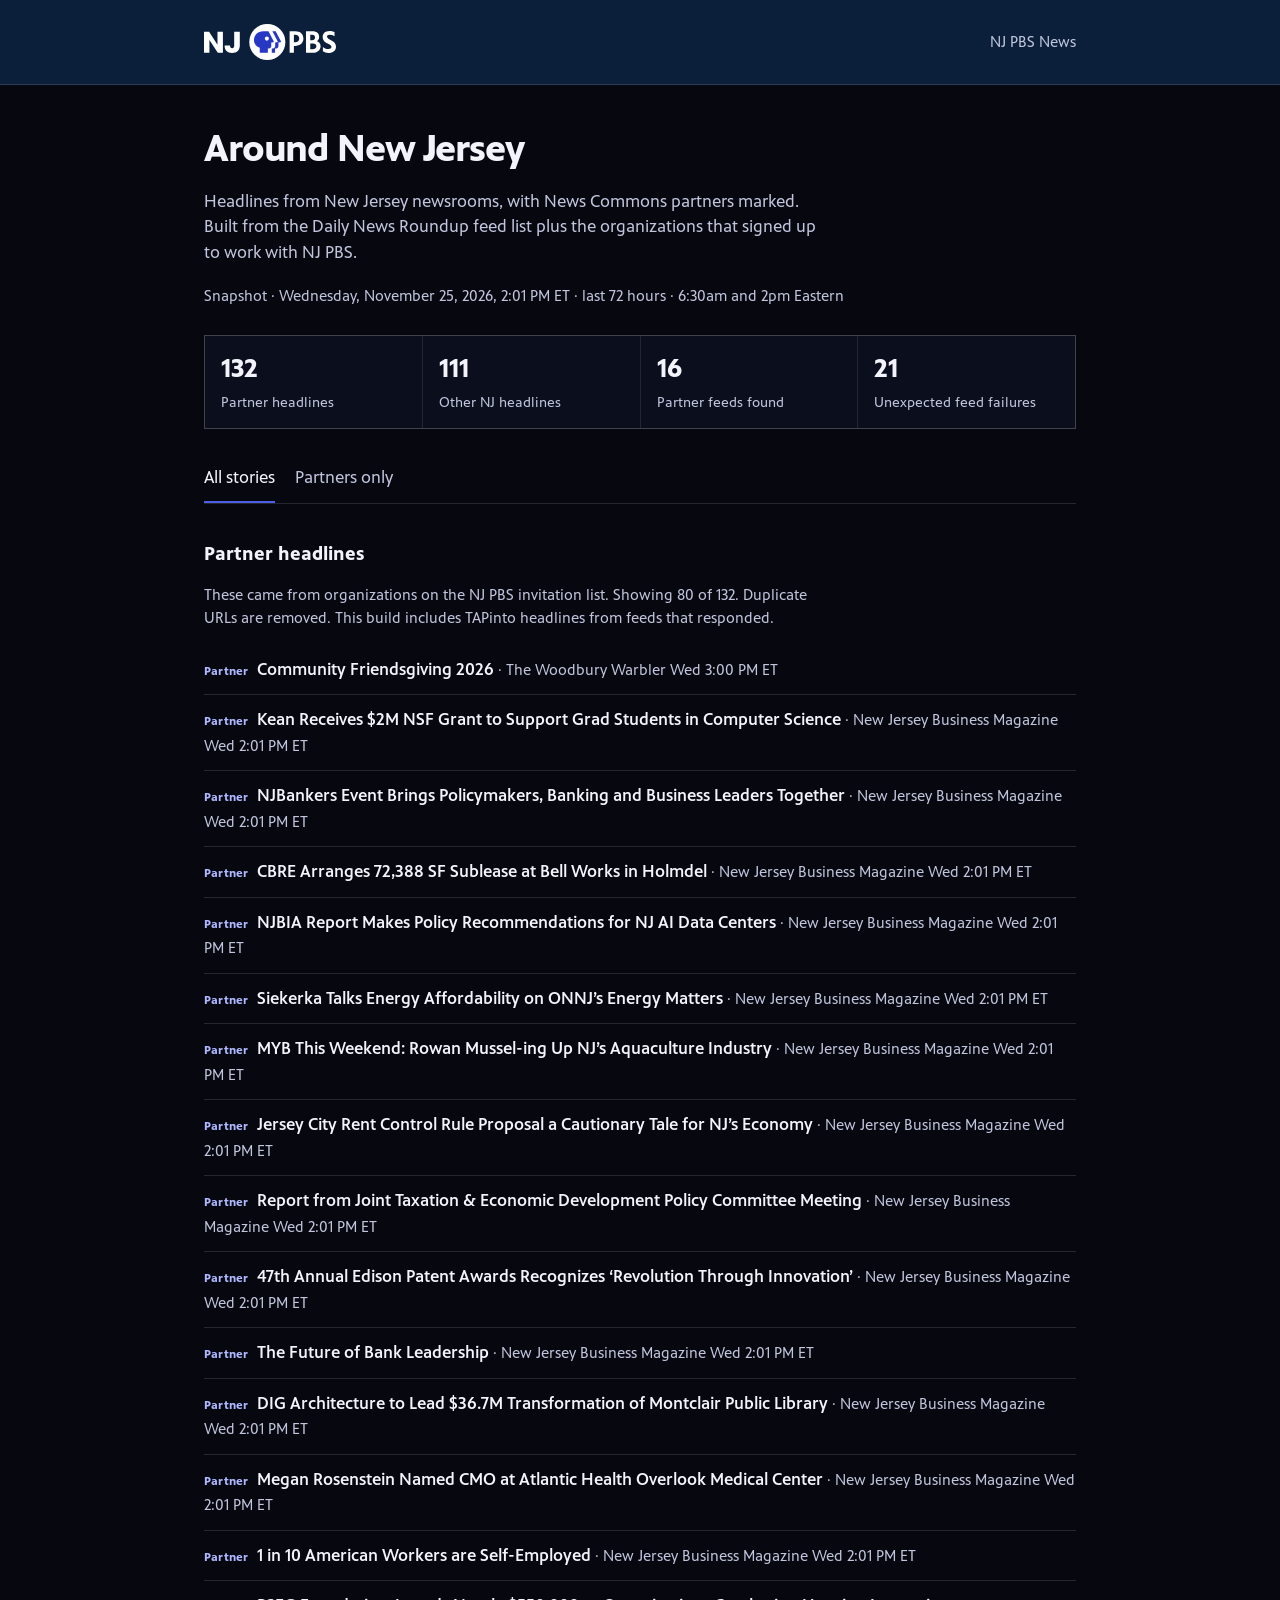
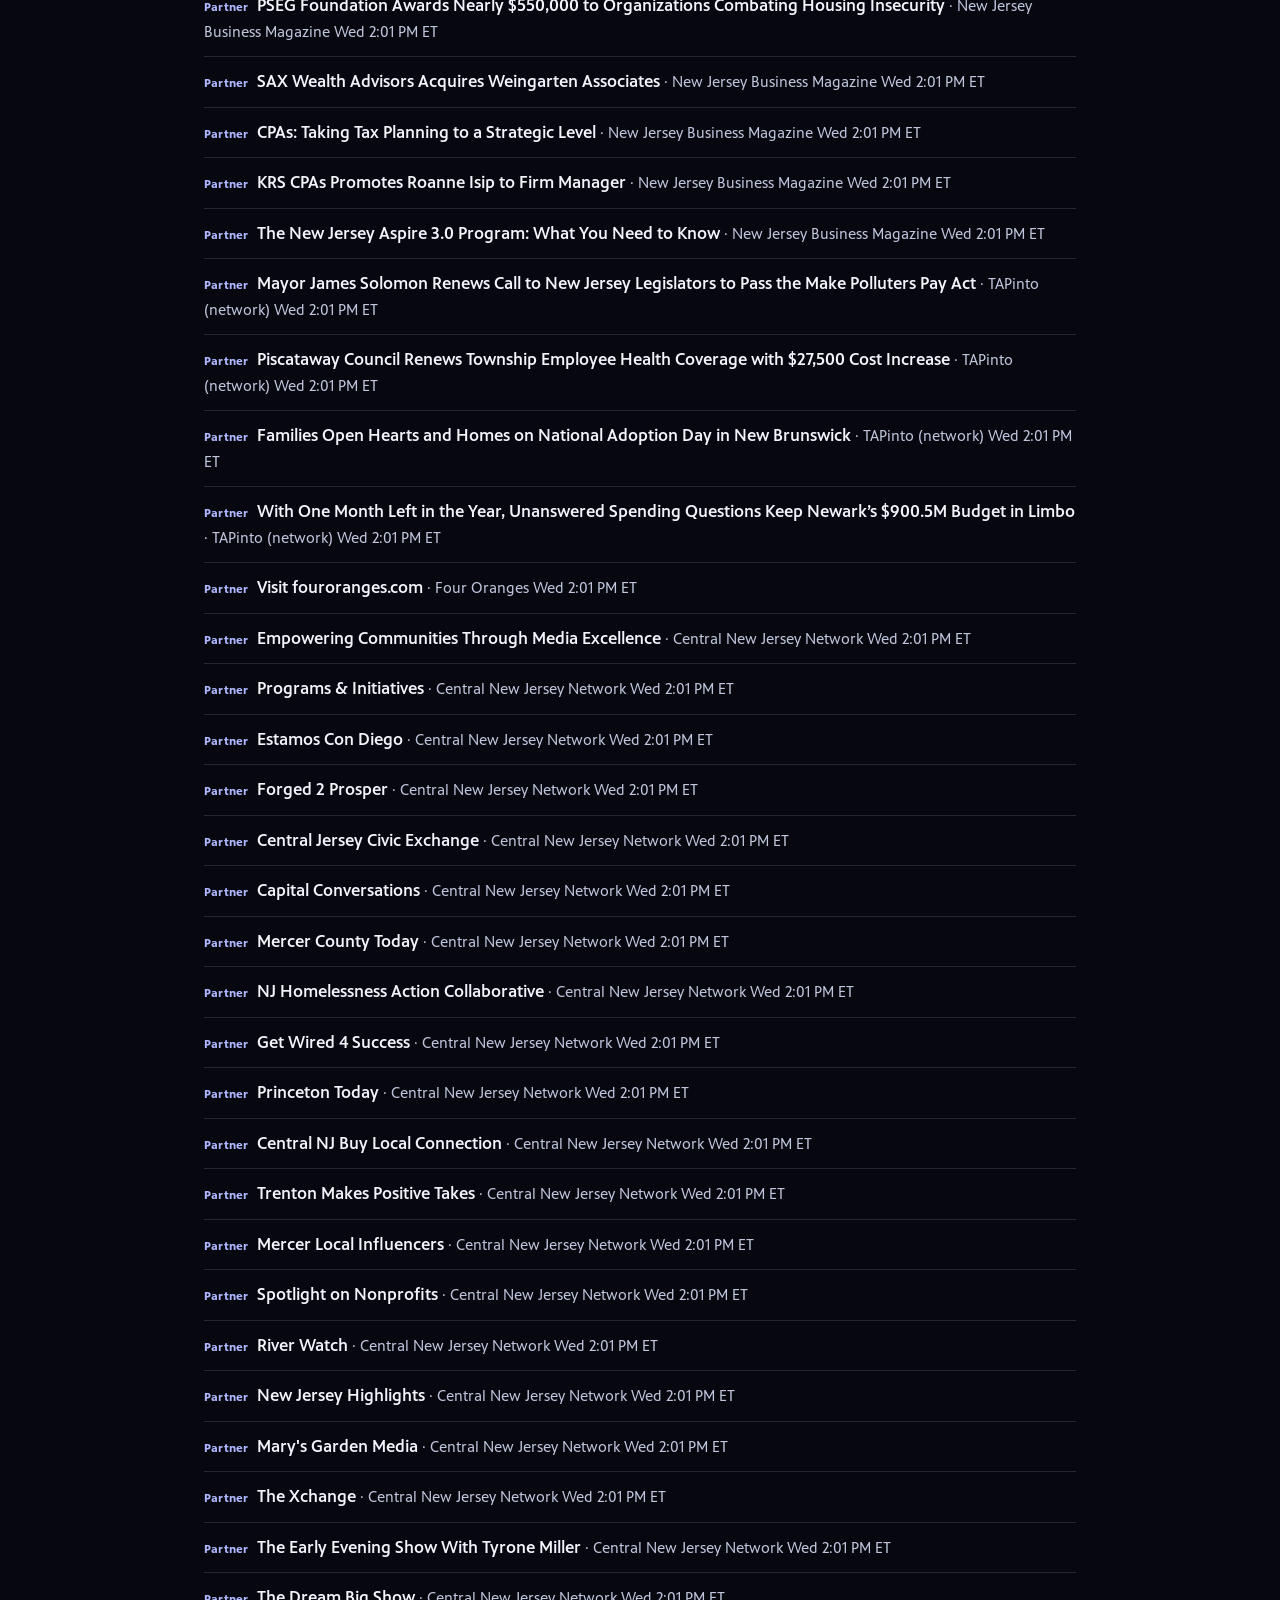
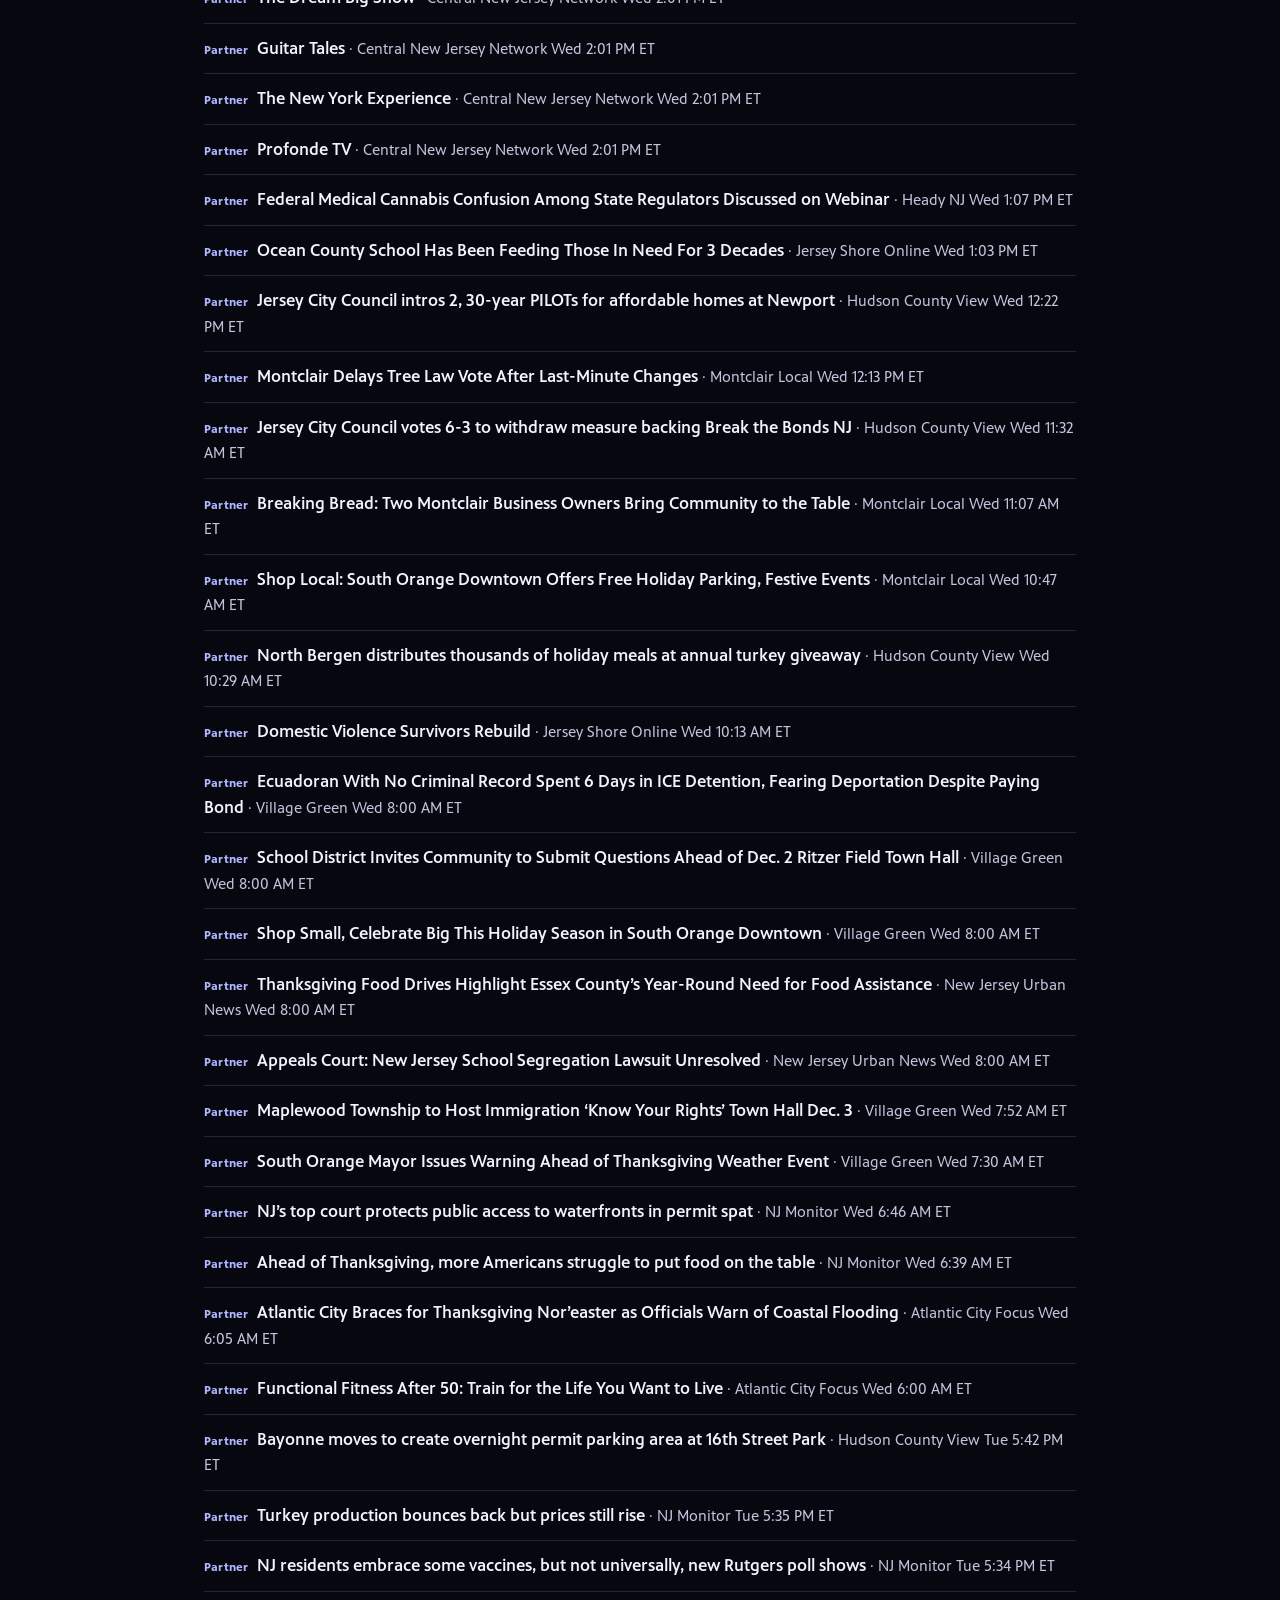
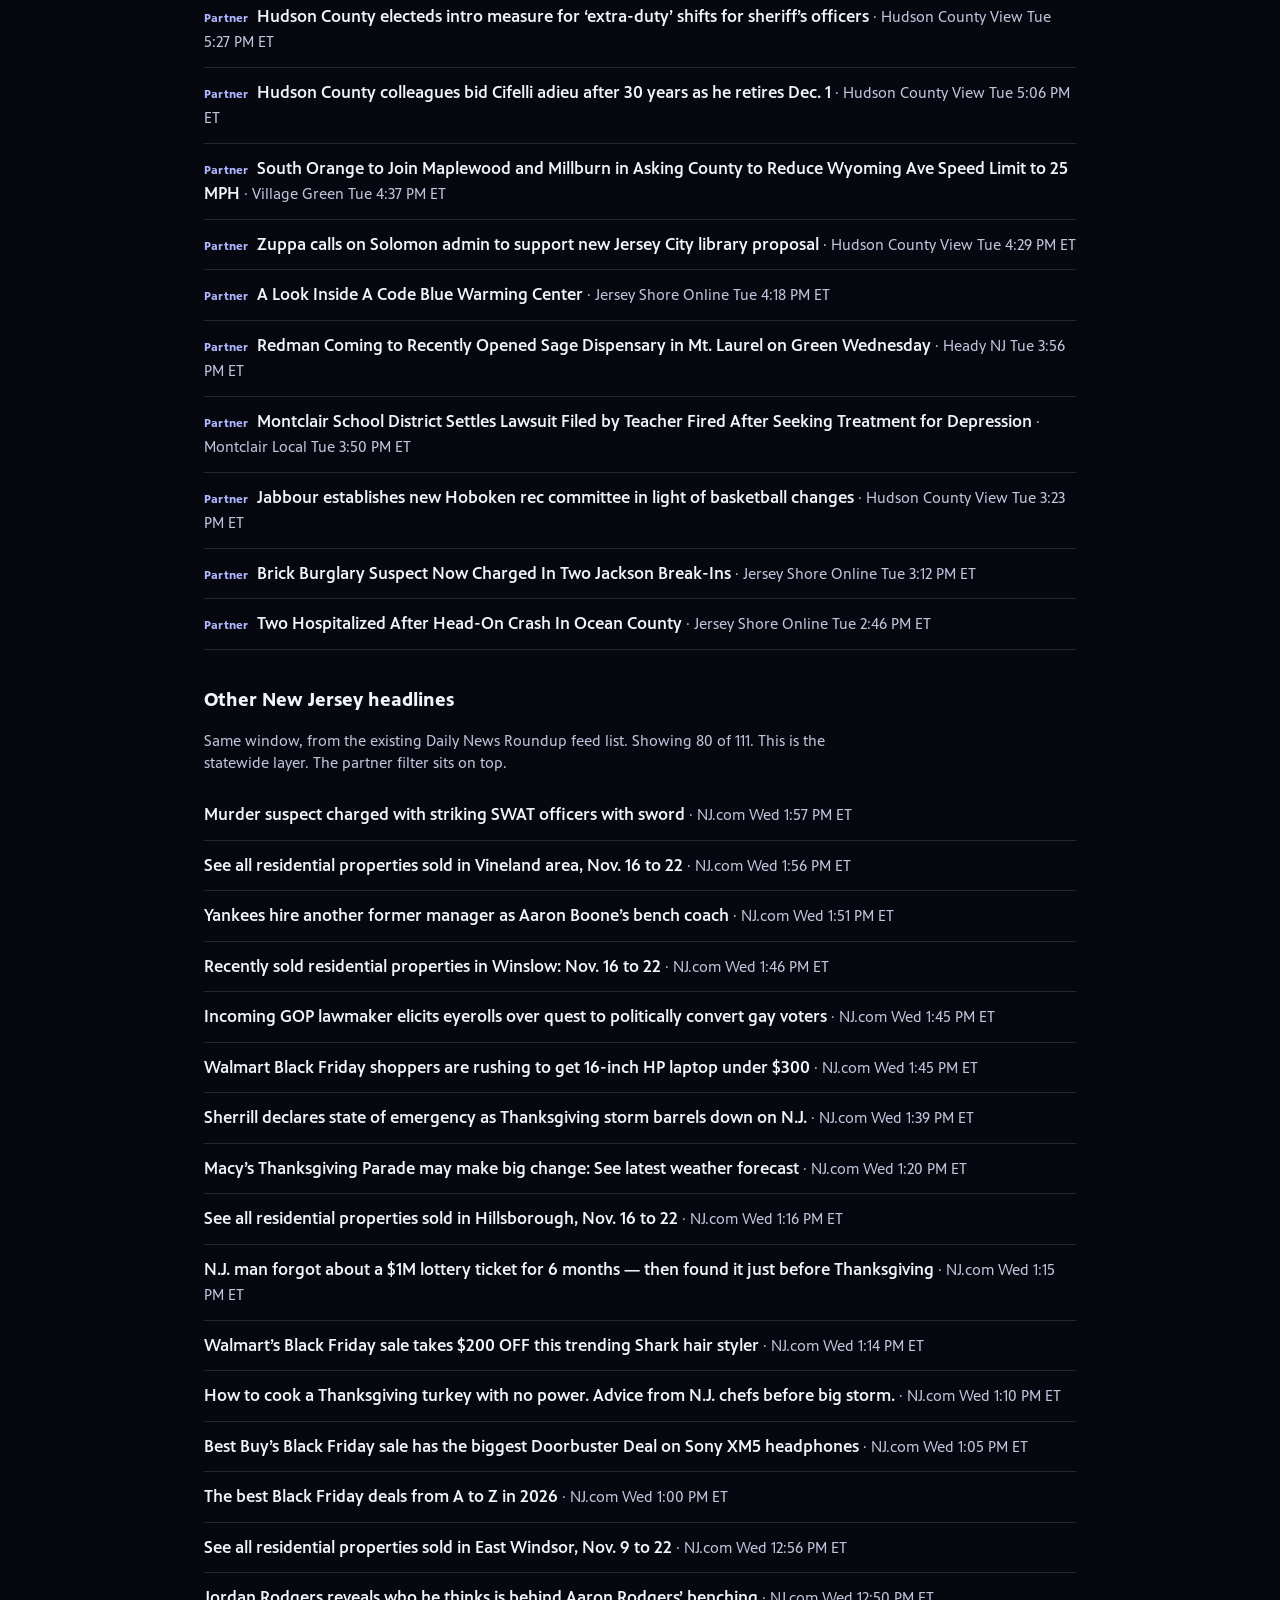
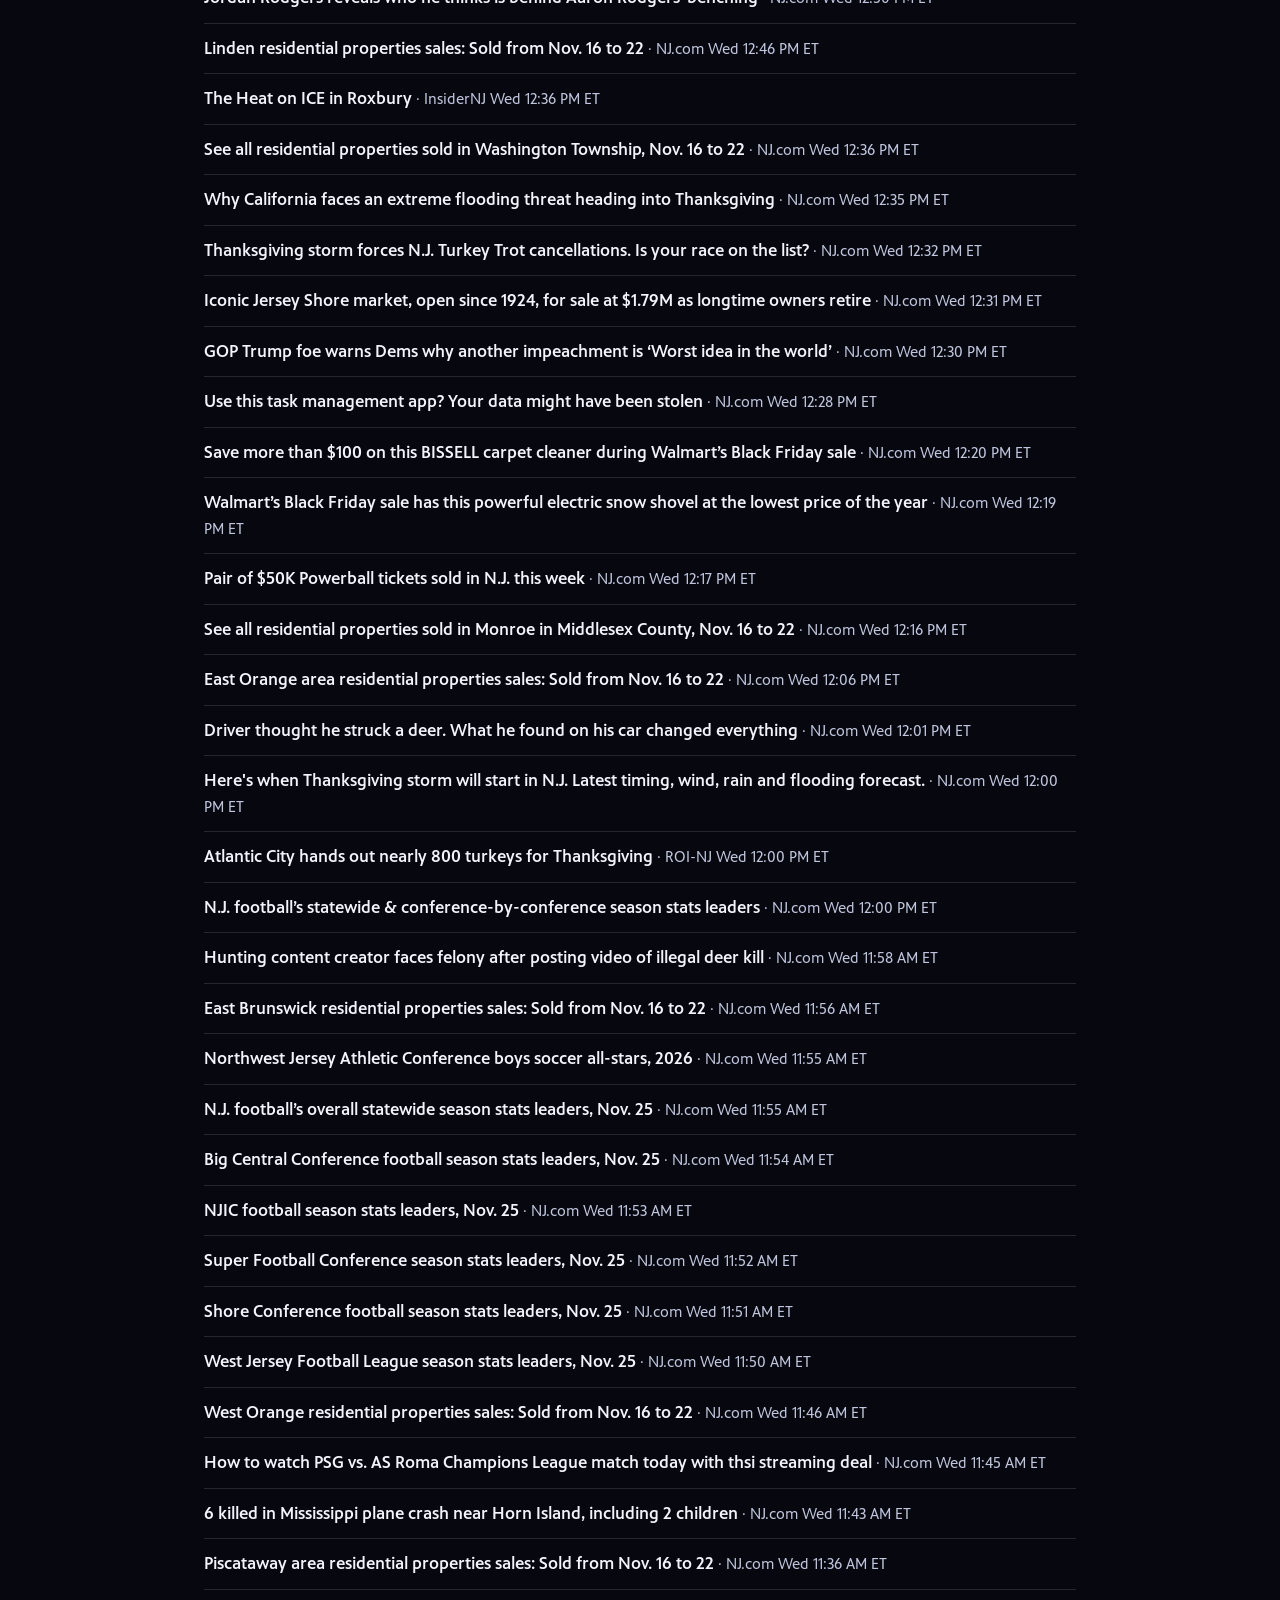
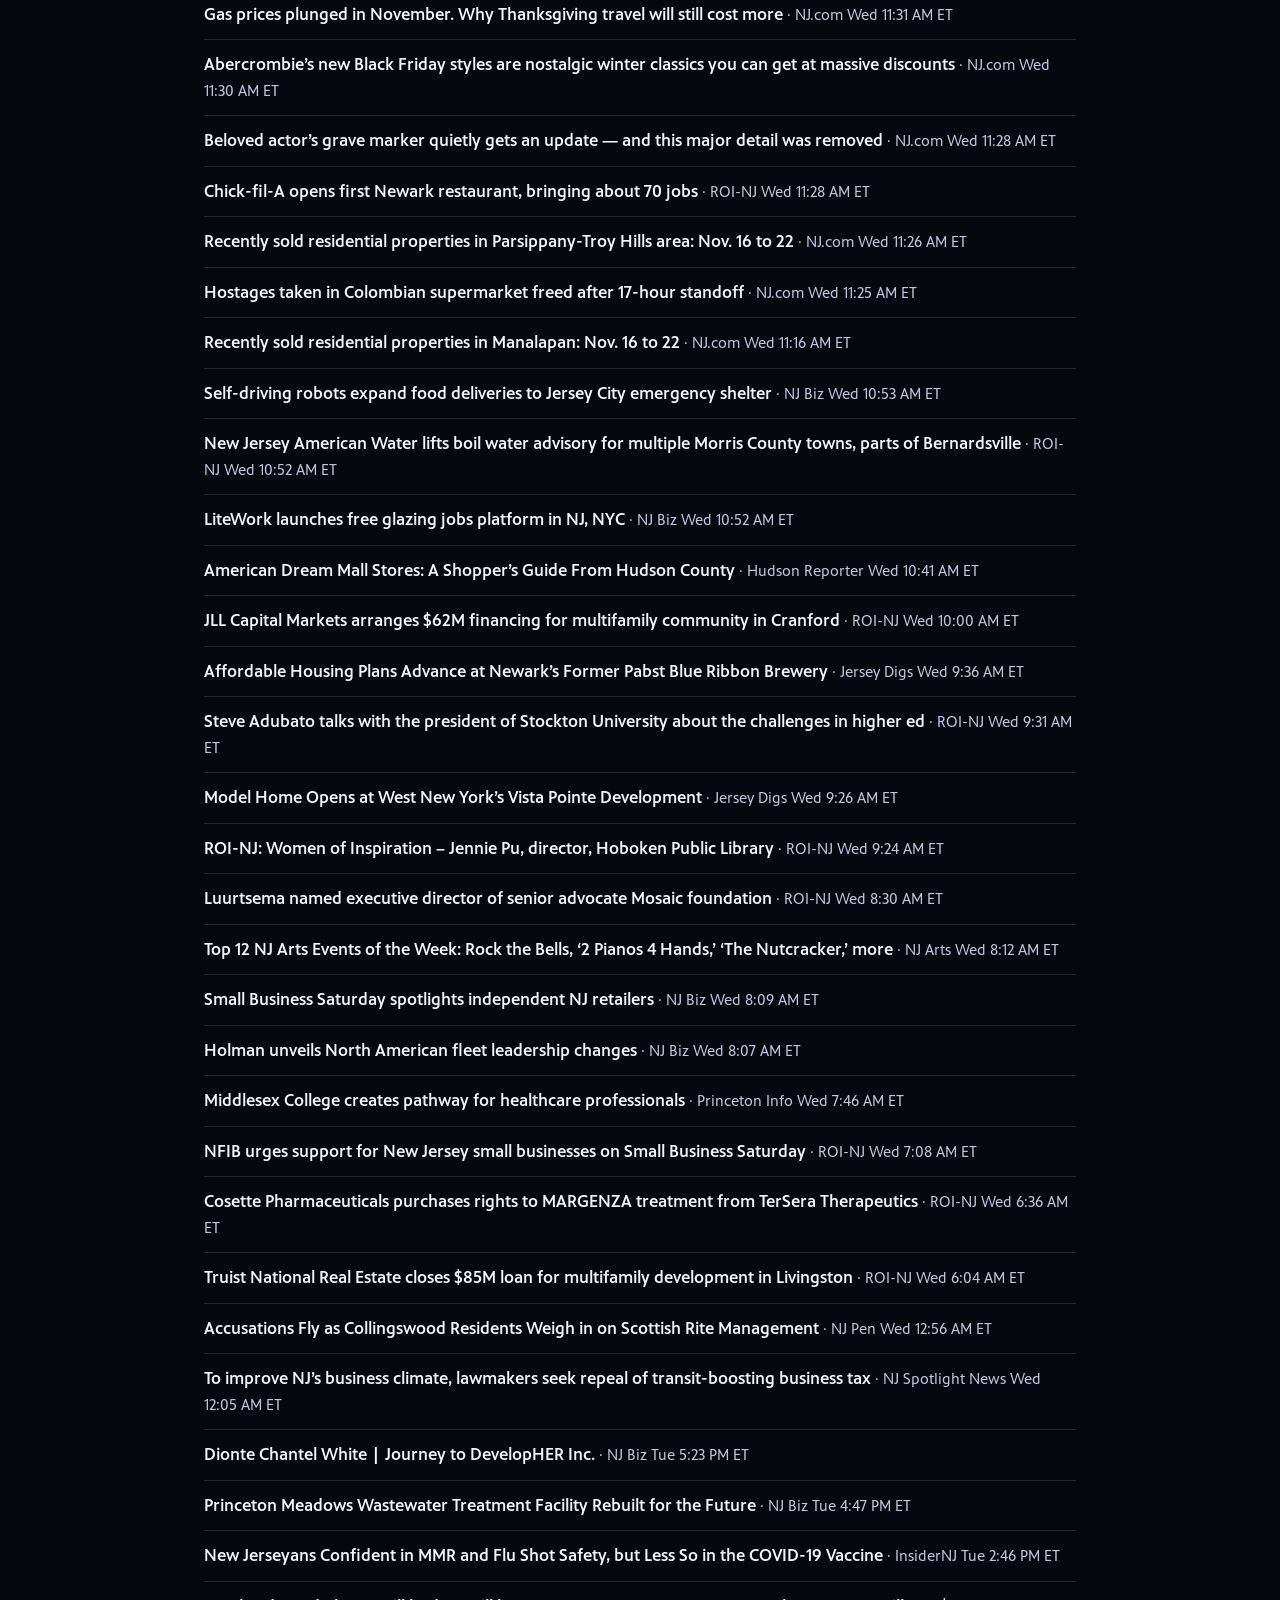
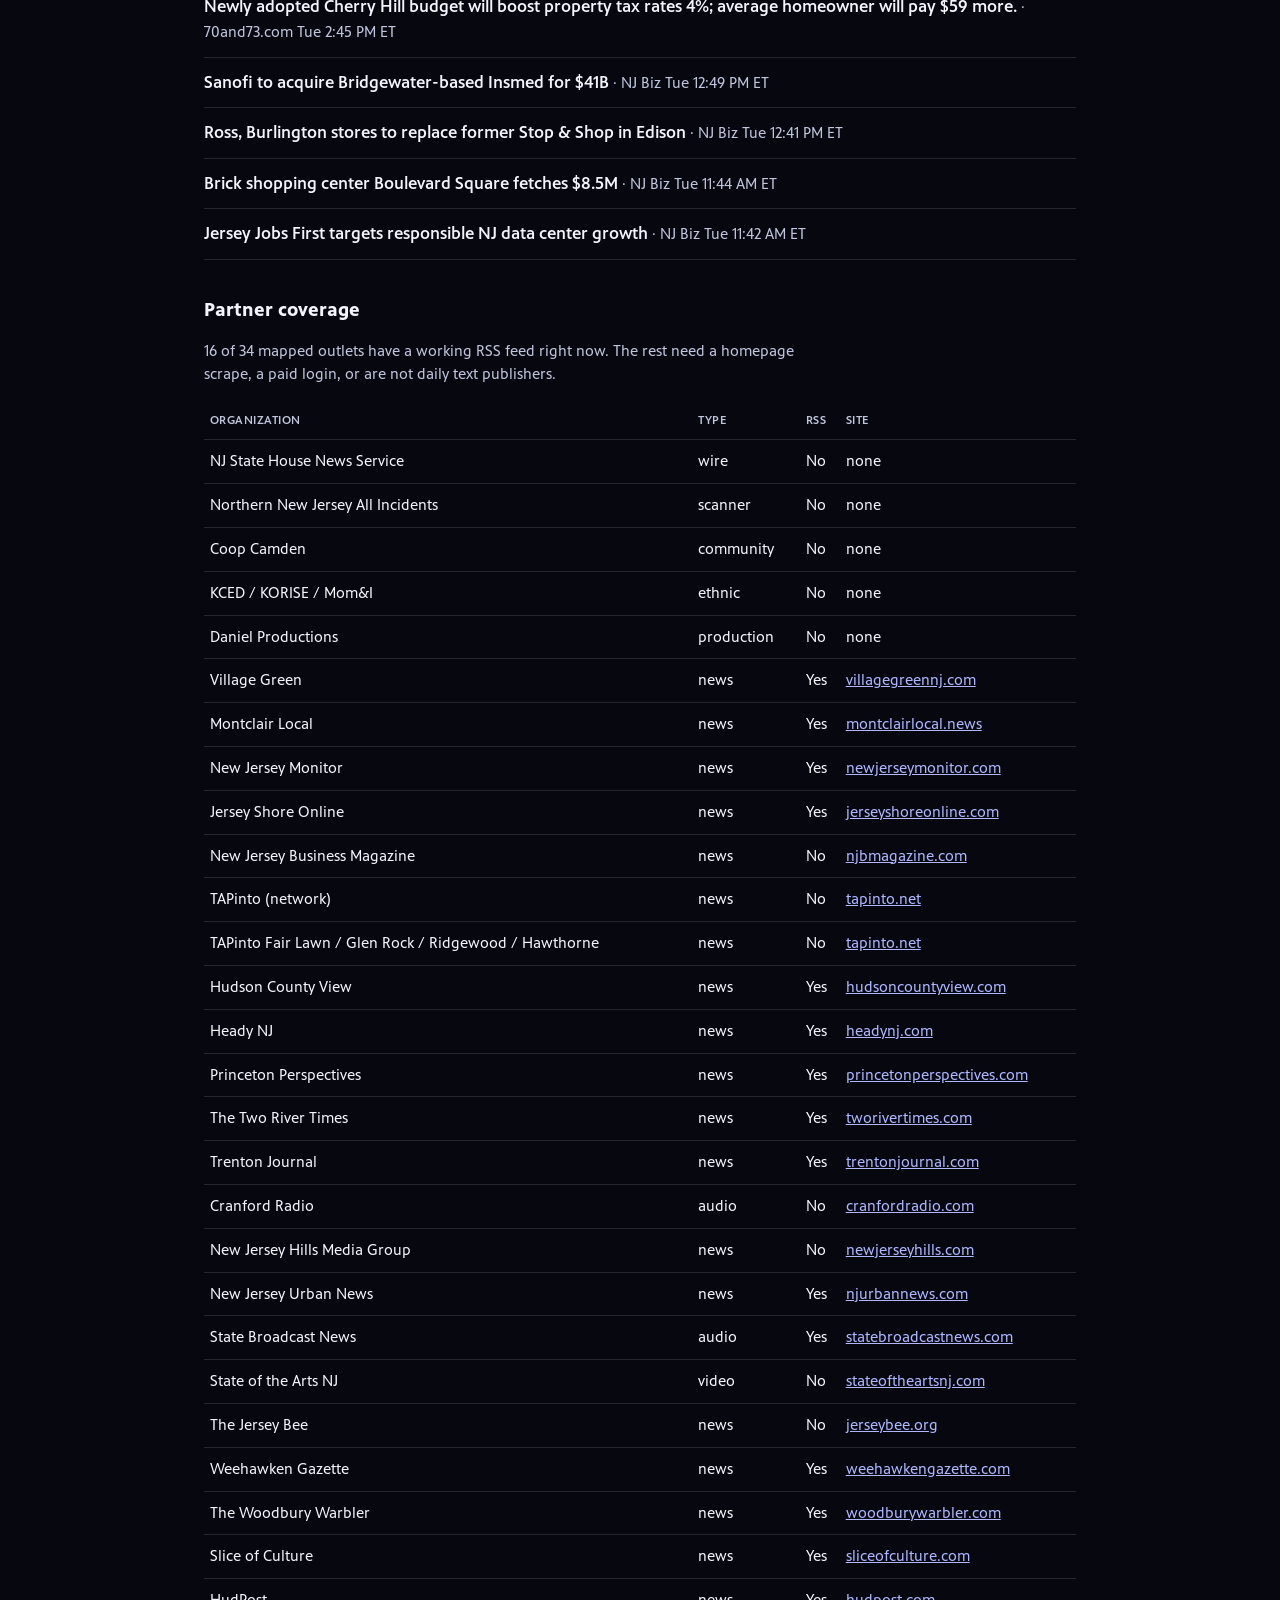
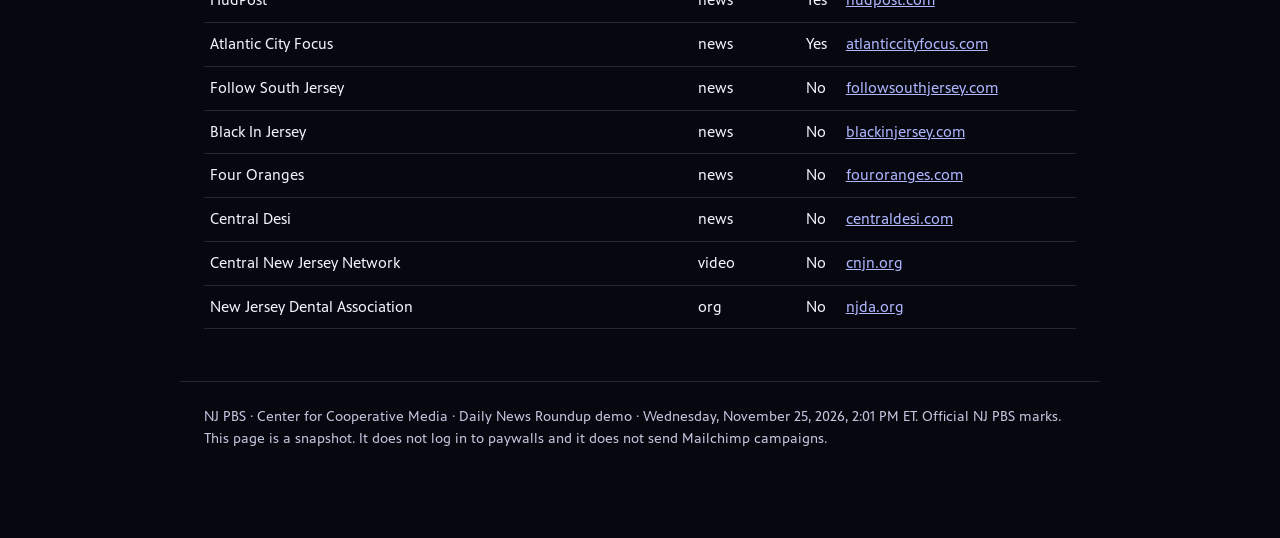
==== commit 5ed59ca8: "Refresh Around New Jersey snapshot. [skip ci]" ====
--- a/snapshot.html
+++ b/snapshot.html
@@ -165,12 +165,12 @@
   <main>
     <h1>Around New Jersey</h1>
     <p class="lede">Headlines from New Jersey newsrooms, with News Commons partners marked. Built from the Daily News Roundup feed list plus the organizations that signed up to work with NJ PBS.</p>
-    <p class="meta">Snapshot · Wednesday, November 25, 2026, 6:31 AM ET · last 72 hours · 6:30am and 2pm Eastern</p>
+    <p class="meta">Snapshot · Wednesday, November 25, 2026, 2:01 PM ET · last 72 hours · 6:30am and 2pm Eastern</p>
     <div class="stats">
       <div class="stat"><b>132</b><span>Partner headlines</span></div>
-      <div class="stat"><b>102</b><span>Other NJ headlines</span></div>
-      <div class="stat"><b>17</b><span>Partner feeds found</span></div>
-      <div class="stat"><b>20</b><span>Unexpected feed failures</span></div>
+      <div class="stat"><b>111</b><span>Other NJ headlines</span></div>
+      <div class="stat"><b>16</b><span>Partner feeds found</span></div>
+      <div class="stat"><b>21</b><span>Unexpected feed failures</span></div>
     </div>
     <div class="filters" role="group" aria-label="Filter headlines">
       <button type="button" data-filter="all" aria-pressed="true">All stories</button>
@@ -180,69 +180,78 @@
       <h2>Partner headlines</h2>
       <p class="note">These came from organizations on the NJ PBS invitation list. Showing 80 of 132. Duplicate URLs are removed. This build includes TAPinto headlines from feeds that responded.</p>
       <ul class="stories">
-<li class="is-partner"><span class="star" title="News Commons partner">Partner</span><a href="https://njbmagazine.com/njb-news-now/kean-receives-2m-nsf-grant-to-support-grad-students-in-computer-science/">Kean Receives $2M NSF Grant to Support Grad Students in Computer Science</a> <span class="src">New Jersey Business Magazine</span> <span class="when">Wed 6:31 AM ET</span></li>
-<li class="is-partner"><span class="star" title="News Commons partner">Partner</span><a href="https://njbmagazine.com/njb-news-now/njbankers-event-brings-policymakers-banking-and-business-leaders-togethe/">NJBankers Event Brings Policymakers, Banking and Business Leaders Together</a> <span class="src">New Jersey Business Magazine</span> <span class="when">Wed 6:31 AM ET</span></li>
-<li class="is-partner"><span class="star" title="News Commons partner">Partner</span><a href="https://njbmagazine.com/njb-news-now/cbre-arranges-72388-sf-sublease-at-bell-works-in-holmdel/">CBRE Arranges 72,388 SF Sublease at Bell Works in Holmdel</a> <span class="src">New Jersey Business Magazine</span> <span class="when">Wed 6:31 AM ET</span></li>
-<li class="is-partner"><span class="star" title="News Commons partner">Partner</span><a href="https://njbia.org/njbia-report-makes-policy-recommendations-for-nj-ai-data-centers/">NJBIA Report Makes Policy Recommendations for NJ AI Data Centers</a> <span class="src">New Jersey Business Magazine</span> <span class="when">Wed 6:31 AM ET</span></li>
-<li class="is-partner"><span class="star" title="News Commons partner">Partner</span><a href="https://njbia.org/siekerka-talks-energy-affordability-on-onnjs-energy-matters/">Siekerka Talks Energy Affordability on ONNJ’s Energy Matters</a> <span class="src">New Jersey Business Magazine</span> <span class="when">Wed 6:31 AM ET</span></li>
-<li class="is-partner"><span class="star" title="News Commons partner">Partner</span><a href="https://njbia.org/myb-this-weekend-rowan-mussel-ing-up-njs-aquaculture-industry/">MYB This Weekend: Rowan Mussel-ing Up NJ’s Aquaculture Industry</a> <span class="src">New Jersey Business Magazine</span> <span class="when">Wed 6:31 AM ET</span></li>
-<li class="is-partner"><span class="star" title="News Commons partner">Partner</span><a href="https://njbia.org/jersey-city-rent-control-rule-proposal-a-cautionary-tale-for-njs-economy/">Jersey City Rent Control Rule Proposal a Cautionary Tale for NJ’s Economy</a> <span class="src">New Jersey Business Magazine</span> <span class="when">Wed 6:31 AM ET</span></li>
-<li class="is-partner"><span class="star" title="News Commons partner">Partner</span><a href="https://njbia.org/report-from-joint-taxation-economic-development-policy-committee-meeting-2/">Report from Joint Taxation &amp; Economic Development Policy Committee Meeting</a> <span class="src">New Jersey Business Magazine</span> <span class="when">Wed 6:31 AM ET</span></li>
-<li class="is-partner"><span class="star" title="News Commons partner">Partner</span><a href="https://njbmagazine.com/njb-news-now/47th-annual-edison-patent-awards-recognizes-revolution-through-innovation/">47th Annual Edison Patent Awards Recognizes ‘Revolution Through Innovation’</a> <span class="src">New Jersey Business Magazine</span> <span class="when">Wed 6:31 AM ET</span></li>
-<li class="is-partner"><span class="star" title="News Commons partner">Partner</span><a href="https://njbmagazine.com/special-sections/2026-nj-bankers-association-special-section/the-future-of-bank-leadership/">The Future of Bank Leadership</a> <span class="src">New Jersey Business Magazine</span> <span class="when">Wed 6:31 AM ET</span></li>
-<li class="is-partner"><span class="star" title="News Commons partner">Partner</span><a href="https://njbmagazine.com/njb-news-now/dig-architecture-to-lead-36-7m-transformation-of-montclair-public-library/">DIG Architecture to Lead $36.7M Transformation of Montclair Public Library</a> <span class="src">New Jersey Business Magazine</span> <span class="when">Wed 6:31 AM ET</span></li>
-<li class="is-partner"><span class="star" title="News Commons partner">Partner</span><a href="https://njbmagazine.com/njb-news-now/megan-rosenstein-named-cmo-at-atlantic-health-overlook-medical-center/">Megan Rosenstein Named CMO at Atlantic Health Overlook Medical Center</a> <span class="src">New Jersey Business Magazine</span> <span class="when">Wed 6:31 AM ET</span></li>
-<li class="is-partner"><span class="star" title="News Commons partner">Partner</span><a href="https://njbmagazine.com/njb-news-now/1-in-10-american-workers-are-self-employed/">1 in 10 American Workers are Self-Employed</a> <span class="src">New Jersey Business Magazine</span> <span class="when">Wed 6:31 AM ET</span></li>
-<li class="is-partner"><span class="star" title="News Commons partner">Partner</span><a href="https://njbmagazine.com/njb-news-now/pseg-foundation-awards-nearly-550000-to-organizations-combating-housing-insecurity/">PSEG Foundation Awards Nearly $550,000 to Organizations Combating Housing Insecurity</a> <span class="src">New Jersey Business Magazine</span> <span class="when">Wed 6:31 AM ET</span></li>
-<li class="is-partner"><span class="star" title="News Commons partner">Partner</span><a href="https://njbmagazine.com/njb-news-now/sax-wealth-advisors-acquires-weingarten-associates/">SAX Wealth Advisors Acquires Weingarten Associates</a> <span class="src">New Jersey Business Magazine</span> <span class="when">Wed 6:31 AM ET</span></li>
-<li class="is-partner"><span class="star" title="News Commons partner">Partner</span><a href="https://njbmagazine.com/monthly-articles/cpas-taking-tax-planning-to-a-strategic-level/">CPAs: Taking Tax Planning to a Strategic Level</a> <span class="src">New Jersey Business Magazine</span> <span class="when">Wed 6:31 AM ET</span></li>
-<li class="is-partner"><span class="star" title="News Commons partner">Partner</span><a href="https://njbmagazine.com/njb-news-now/krs-cpas-promotes-roanne-isip-to-firm-manager/">KRS CPAs Promotes Roanne Isip to Firm Manager</a> <span class="src">New Jersey Business Magazine</span> <span class="when">Wed 6:31 AM ET</span></li>
-<li class="is-partner"><span class="star" title="News Commons partner">Partner</span><a href="https://njbmagazine.com/njb-news-now/pkf-oconnor-davies-names-new-managing-director-in-transaction-advisory-services-practice/">PKF O’Connor Davies Names New Managing Director in Transaction Advisory Services Practice</a> <span class="src">New Jersey Business Magazine</span> <span class="when">Wed 6:31 AM ET</span></li>
-<li class="is-partner"><span class="star" title="News Commons partner">Partner</span><a href="https://njbmagazine.com/njb-news-now/vitolo-associates-joins-smolin-expanding-tax-and-advisory-capabilities/">Vitolo &amp; Associates Joins Smolin, Expanding Tax and Advisory Capabilities</a> <span class="src">New Jersey Business Magazine</span> <span class="when">Wed 6:31 AM ET</span></li>
-<li class="is-partner"><span class="star" title="News Commons partner">Partner</span><a href="https://njbmagazine.com/monthly-articles/powering-the-accounting-profession/">Powering the Accounting Profession</a> <span class="src">New Jersey Business Magazine</span> <span class="when">Wed 6:31 AM ET</span></li>
-<li class="is-partner"><span class="star" title="News Commons partner">Partner</span><a href="https://www.tapinto.net/towns/jersey-city/sections/around-new-jersey/articles/mayor-james-solomon-renews-call-to-new-jersey-legislators-to-pass-the-make-polluters-pay-act">Mayor James Solomon Renews Call to New Jersey Legislators to Pass the Make Polluters Pay Act</a> <span class="src">TAPinto (network)</span> <span class="when">Wed 6:31 AM ET</span></li>
-<li class="is-partner"><span class="star" title="News Commons partner">Partner</span><a href="https://www.tapinto.net/towns/piscataway/sections/government/articles/piscataway-council-renews-township-employee-health-coverage-with-27-500-cost-increase">Piscataway Council Renews Township Employee Health Coverage with $27,500 Cost Increase</a> <span class="src">TAPinto (network)</span> <span class="when">Wed 6:31 AM ET</span></li>
-<li class="is-partner"><span class="star" title="News Commons partner">Partner</span><a href="https://www.tapinto.net/towns/new-brunswick/sections/law-and-justice/articles/families-open-hearts-and-homes-on-national-adoption-day-in-new-brunswick">Families Open Hearts and Homes on National Adoption Day in New Brunswick</a> <span class="src">TAPinto (network)</span> <span class="when">Wed 6:31 AM ET</span></li>
-<li class="is-partner"><span class="star" title="News Commons partner">Partner</span><a href="https://www.tapinto.net/towns/newark/sections/government/articles/with-one-month-left-in-the-year-unanswered-spending-questions-keep-newark-s-900-5m-budget-in-limbo">With One Month Left in the Year, Unanswered Spending Questions Keep Newark’s $900.5M Budget in Limbo</a> <span class="src">TAPinto (network)</span> <span class="when">Wed 6:31 AM ET</span></li>
-<li class="is-partner"><span class="star" title="News Commons partner">Partner</span><a href="https://www.newjerseyhills.com/hunterdon_review/news/hunterdon-central-board-members-quit-amid-accusations/article_5d8a1da5-ac5b-46d8-97d0-7ee46068a98b.html">Hunterdon Central board members quit amid accusations</a> <span class="src">New Jersey Hills Media Group</span> <span class="when">Wed 6:31 AM ET</span></li>
-<li class="is-partner"><span class="star" title="News Commons partner">Partner</span><a href="https://www.newjerseyhills.com/bernardsville_news/news/long-unused-liquor-license-sold-in-bernardsville/article_42884ac4-ac93-4f06-8c5c-312dcad838de.html">Long unused liquor license sold in Bernardsville</a> <span class="src">New Jersey Hills Media Group</span> <span class="when">Wed 6:31 AM ET</span></li>
-<li class="is-partner"><span class="star" title="News Commons partner">Partner</span><a href="https://www.newjerseyhills.com/bernardsville_news/news/cable-tv-internet-monopoly-in-bernards-township-slowly-eroding/article_8a25dd20-f11f-49e5-a38a-031fb1a55b85.html">Cable TV/Internet &#x27;monopoly&#x27; in Bernards Township slowly eroding</a> <span class="src">New Jersey Hills Media Group</span> <span class="when">Wed 6:31 AM ET</span></li>
-<li class="is-partner"><span class="star" title="News Commons partner">Partner</span><a href="https://www.newjerseyhills.com/observer-tribune/news/new-evidence-found-in-chester-homicide-according-to-published-reports/article_38cc3582-d0ab-4915-a7e9-e45b3cab18cf.html">New evidence found in Chester homicide according to published reports</a> <span class="src">New Jersey Hills Media Group</span> <span class="when">Wed 6:31 AM ET</span></li>
-<li class="is-partner"><span class="star" title="News Commons partner">Partner</span><a href="https://www.newjerseyhills.com/hunterdon_review/news/readington-to-bond-2-5m-for-affordable-housing/article_54cdb7a2-1375-489c-aa83-1264d8a1a181.html">Readington to bond $2.5M for affordable housing</a> <span class="src">New Jersey Hills Media Group</span> <span class="when">Wed 6:31 AM ET</span></li>
-<li class="is-partner"><span class="star" title="News Commons partner">Partner</span><a href="http://www.squarespace.com/">fouroranges.com</a> <span class="src">Four Oranges</span> <span class="when">Wed 6:31 AM ET</span></li>
-<li class="is-partner"><span class="star" title="News Commons partner">Partner</span><a href="https://assets.squarespace.com/universal/images-v6/parking-page/backgrounds/img101-landscape.jpg">Background Image</a> <span class="src">Four Oranges</span> <span class="when">Wed 6:31 AM ET</span></li>
-<li class="is-partner"><span class="star" title="News Commons partner">Partner</span><a href="https://assets.squarespace.com/universal/images-v6/damask/logo-light.svg">Logo Image</a> <span class="src">Four Oranges</span> <span class="when">Wed 6:31 AM ET</span></li>
-<li class="is-partner"><span class="star" title="News Commons partner">Partner</span><a href="https://www.cnjn.org/about/mission">Empowering Communities Through Media Excellence</a> <span class="src">Central New Jersey Network</span> <span class="when">Wed 6:31 AM ET</span></li>
-<li class="is-partner"><span class="star" title="News Commons partner">Partner</span><a href="https://www.cnjn.org/initiatives/community-voices">Programs &amp; Initiatives</a> <span class="src">Central New Jersey Network</span> <span class="when">Wed 6:31 AM ET</span></li>
-<li class="is-partner"><span class="star" title="News Commons partner">Partner</span><a href="https://videoplayer.telvue.com/player/c0ZsWOTaCoVvqX5aHFGJ0jipWOGw-9LS/series/6314/media/1037914">Central New Jersey Civic Exchange</a> <span class="src">Central New Jersey Network</span> <span class="when">Wed 6:31 AM ET</span></li>
-<li class="is-partner"><span class="star" title="News Commons partner">Partner</span><a href="https://videoplayer.telvue.com/player/c0ZsWOTaCoVvqX5aHFGJ0jipWOGw-9LS/series/5189/media/1022170?fullscreen=false&amp;show_title_description_summary=true&amp;showtabssearch=true">Capital Conversations</a> <span class="src">Central New Jersey Network</span> <span class="when">Wed 6:31 AM ET</span></li>
-<li class="is-partner"><span class="star" title="News Commons partner">Partner</span><a href="https://videoplayer.telvue.com/player/c0ZsWOTaCoVvqX5aHFGJ0jipWOGw-9LS/series/5199/media/1014258?fullscreen=false&amp;show_title_description_summary=true&amp;showtabssearch=true">Mercer County Today</a> <span class="src">Central New Jersey Network</span> <span class="when">Wed 6:31 AM ET</span></li>
-<li class="is-partner"><span class="star" title="News Commons partner">Partner</span><a href="https://videoplayer.telvue.com/player/c0ZsWOTaCoVvqX5aHFGJ0jipWOGw-9LS/series/5404/media/994610?fullscreen=false&amp;show_title_description_summary=true&amp;showtabssearch=true">NJ Homelessness Action Collaborative</a> <span class="src">Central New Jersey Network</span> <span class="when">Wed 6:31 AM ET</span></li>
-<li class="is-partner"><span class="star" title="News Commons partner">Partner</span><a href="https://videoplayer.telvue.com/player/c0ZsWOTaCoVvqX5aHFGJ0jipWOGw-9LS/series/5355/media/989667?fullscreen=false&amp;show_title_description_summary=true&amp;showtabssearch=true">Get Wired 4 Success</a> <span class="src">Central New Jersey Network</span> <span class="when">Wed 6:31 AM ET</span></li>
-<li class="is-partner"><span class="star" title="News Commons partner">Partner</span><a href="https://videoplayer.telvue.com/player/c0ZsWOTaCoVvqX5aHFGJ0jipWOGw-9LS/series/5399/media/991922?fullscreen=false&amp;show_title_description_summary=true&amp;showtabssearch=true">Princeton Today</a> <span class="src">Central New Jersey Network</span> <span class="when">Wed 6:31 AM ET</span></li>
-<li class="is-partner"><span class="star" title="News Commons partner">Partner</span><a href="https://videoplayer.telvue.com/player/c0ZsWOTaCoVvqX5aHFGJ0jipWOGw-9LS/series/4736/media/983472?fullscreen=false&amp;show_title_description_summary=true&amp;showtabssearch=true">Central NJ Buy Local Connection</a> <span class="src">Central New Jersey Network</span> <span class="when">Wed 6:31 AM ET</span></li>
-<li class="is-partner"><span class="star" title="News Commons partner">Partner</span><a href="https://videoplayer.telvue.com/player/c0ZsWOTaCoVvqX5aHFGJ0jipWOGw-9LS/series/5191/media/952187?fullscreen=false&amp;show_title_description_summary=true&amp;showtabssearch=true">Trenton Makes Positive Takes</a> <span class="src">Central New Jersey Network</span> <span class="when">Wed 6:31 AM ET</span></li>
-<li class="is-partner"><span class="star" title="News Commons partner">Partner</span><a href="https://videoplayer.telvue.com/player/c0ZsWOTaCoVvqX5aHFGJ0jipWOGw-9LS/series/4737/media/1005537?fullscreen=false&amp;show_title_description_summary=true&amp;showtabssearch=true">Mercer Local Influencers</a> <span class="src">Central New Jersey Network</span> <span class="when">Wed 6:31 AM ET</span></li>
-<li class="is-partner"><span class="star" title="News Commons partner">Partner</span><a href="https://videoplayer.telvue.com/player/c0ZsWOTaCoVvqX5aHFGJ0jipWOGw-9LS/series/4739/media/920609?fullscreen=false&amp;show_title_description_summary=true&amp;showtabssearch=true">Spotlight on Nonprofits</a> <span class="src">Central New Jersey Network</span> <span class="when">Wed 6:31 AM ET</span></li>
-<li class="is-partner"><span class="star" title="News Commons partner">Partner</span><a href="https://videoplayer.telvue.com/player/c0ZsWOTaCoVvqX5aHFGJ0jipWOGw-9LS/series/4757/media/1003815?fullscreen=false&amp;show_title_description_summary=true&amp;showtabssearch=true">River Watch</a> <span class="src">Central New Jersey Network</span> <span class="when">Wed 6:31 AM ET</span></li>
-<li class="is-partner"><span class="star" title="News Commons partner">Partner</span><a href="https://videoplayer.telvue.com/player/c0ZsWOTaCoVvqX5aHFGJ0jipWOGw-9LS/playlists/10598/media/838567">New Jersey Highlights</a> <span class="src">Central New Jersey Network</span> <span class="when">Wed 6:31 AM ET</span></li>
+<li class="is-partner"><span class="star" title="News Commons partner">Partner</span><a href="https://woodburywarbler.com/event/community-friendsgiving-2026/">Community Friendsgiving 2026</a> <span class="src">The Woodbury Warbler</span> <span class="when">Wed 3:00 PM ET</span></li>
+<li class="is-partner"><span class="star" title="News Commons partner">Partner</span><a href="https://njbmagazine.com/njb-news-now/kean-receives-2m-nsf-grant-to-support-grad-students-in-computer-science/">Kean Receives $2M NSF Grant to Support Grad Students in Computer Science</a> <span class="src">New Jersey Business Magazine</span> <span class="when">Wed 2:01 PM ET</span></li>
+<li class="is-partner"><span class="star" title="News Commons partner">Partner</span><a href="https://njbmagazine.com/njb-news-now/njbankers-event-brings-policymakers-banking-and-business-leaders-togethe/">NJBankers Event Brings Policymakers, Banking and Business Leaders Together</a> <span class="src">New Jersey Business Magazine</span> <span class="when">Wed 2:01 PM ET</span></li>
+<li class="is-partner"><span class="star" title="News Commons partner">Partner</span><a href="https://njbmagazine.com/njb-news-now/cbre-arranges-72388-sf-sublease-at-bell-works-in-holmdel/">CBRE Arranges 72,388 SF Sublease at Bell Works in Holmdel</a> <span class="src">New Jersey Business Magazine</span> <span class="when">Wed 2:01 PM ET</span></li>
+<li class="is-partner"><span class="star" title="News Commons partner">Partner</span><a href="https://njbia.org/njbia-report-makes-policy-recommendations-for-nj-ai-data-centers/">NJBIA Report Makes Policy Recommendations for NJ AI Data Centers</a> <span class="src">New Jersey Business Magazine</span> <span class="when">Wed 2:01 PM ET</span></li>
+<li class="is-partner"><span class="star" title="News Commons partner">Partner</span><a href="https://njbia.org/siekerka-talks-energy-affordability-on-onnjs-energy-matters/">Siekerka Talks Energy Affordability on ONNJ’s Energy Matters</a> <span class="src">New Jersey Business Magazine</span> <span class="when">Wed 2:01 PM ET</span></li>
+<li class="is-partner"><span class="star" title="News Commons partner">Partner</span><a href="https://njbia.org/myb-this-weekend-rowan-mussel-ing-up-njs-aquaculture-industry/">MYB This Weekend: Rowan Mussel-ing Up NJ’s Aquaculture Industry</a> <span class="src">New Jersey Business Magazine</span> <span class="when">Wed 2:01 PM ET</span></li>
+<li class="is-partner"><span class="star" title="News Commons partner">Partner</span><a href="https://njbia.org/jersey-city-rent-control-rule-proposal-a-cautionary-tale-for-njs-economy/">Jersey City Rent Control Rule Proposal a Cautionary Tale for NJ’s Economy</a> <span class="src">New Jersey Business Magazine</span> <span class="when">Wed 2:01 PM ET</span></li>
+<li class="is-partner"><span class="star" title="News Commons partner">Partner</span><a href="https://njbia.org/report-from-joint-taxation-economic-development-policy-committee-meeting-2/">Report from Joint Taxation &amp; Economic Development Policy Committee Meeting</a> <span class="src">New Jersey Business Magazine</span> <span class="when">Wed 2:01 PM ET</span></li>
+<li class="is-partner"><span class="star" title="News Commons partner">Partner</span><a href="https://njbmagazine.com/njb-news-now/47th-annual-edison-patent-awards-recognizes-revolution-through-innovation/">47th Annual Edison Patent Awards Recognizes ‘Revolution Through Innovation’</a> <span class="src">New Jersey Business Magazine</span> <span class="when">Wed 2:01 PM ET</span></li>
+<li class="is-partner"><span class="star" title="News Commons partner">Partner</span><a href="https://njbmagazine.com/special-sections/2026-nj-bankers-association-special-section/the-future-of-bank-leadership/">The Future of Bank Leadership</a> <span class="src">New Jersey Business Magazine</span> <span class="when">Wed 2:01 PM ET</span></li>
+<li class="is-partner"><span class="star" title="News Commons partner">Partner</span><a href="https://njbmagazine.com/njb-news-now/dig-architecture-to-lead-36-7m-transformation-of-montclair-public-library/">DIG Architecture to Lead $36.7M Transformation of Montclair Public Library</a> <span class="src">New Jersey Business Magazine</span> <span class="when">Wed 2:01 PM ET</span></li>
+<li class="is-partner"><span class="star" title="News Commons partner">Partner</span><a href="https://njbmagazine.com/njb-news-now/megan-rosenstein-named-cmo-at-atlantic-health-overlook-medical-center/">Megan Rosenstein Named CMO at Atlantic Health Overlook Medical Center</a> <span class="src">New Jersey Business Magazine</span> <span class="when">Wed 2:01 PM ET</span></li>
+<li class="is-partner"><span class="star" title="News Commons partner">Partner</span><a href="https://njbmagazine.com/njb-news-now/1-in-10-american-workers-are-self-employed/">1 in 10 American Workers are Self-Employed</a> <span class="src">New Jersey Business Magazine</span> <span class="when">Wed 2:01 PM ET</span></li>
+<li class="is-partner"><span class="star" title="News Commons partner">Partner</span><a href="https://njbmagazine.com/njb-news-now/pseg-foundation-awards-nearly-550000-to-organizations-combating-housing-insecurity/">PSEG Foundation Awards Nearly $550,000 to Organizations Combating Housing Insecurity</a> <span class="src">New Jersey Business Magazine</span> <span class="when">Wed 2:01 PM ET</span></li>
+<li class="is-partner"><span class="star" title="News Commons partner">Partner</span><a href="https://njbmagazine.com/njb-news-now/sax-wealth-advisors-acquires-weingarten-associates/">SAX Wealth Advisors Acquires Weingarten Associates</a> <span class="src">New Jersey Business Magazine</span> <span class="when">Wed 2:01 PM ET</span></li>
+<li class="is-partner"><span class="star" title="News Commons partner">Partner</span><a href="https://njbmagazine.com/monthly-articles/cpas-taking-tax-planning-to-a-strategic-level/">CPAs: Taking Tax Planning to a Strategic Level</a> <span class="src">New Jersey Business Magazine</span> <span class="when">Wed 2:01 PM ET</span></li>
+<li class="is-partner"><span class="star" title="News Commons partner">Partner</span><a href="https://njbmagazine.com/njb-news-now/krs-cpas-promotes-roanne-isip-to-firm-manager/">KRS CPAs Promotes Roanne Isip to Firm Manager</a> <span class="src">New Jersey Business Magazine</span> <span class="when">Wed 2:01 PM ET</span></li>
+<li class="is-partner"><span class="star" title="News Commons partner">Partner</span><a href="https://njbmagazine.com/sponsored/the-new-jersey-aspire-3-0-program-what-you-need-to-know/">The New Jersey Aspire 3.0 Program: What You Need to Know</a> <span class="src">New Jersey Business Magazine</span> <span class="when">Wed 2:01 PM ET</span></li>
+<li class="is-partner"><span class="star" title="News Commons partner">Partner</span><a href="https://www.tapinto.net/towns/jersey-city/sections/around-new-jersey/articles/mayor-james-solomon-renews-call-to-new-jersey-legislators-to-pass-the-make-polluters-pay-act">Mayor James Solomon Renews Call to New Jersey Legislators to Pass the Make Polluters Pay Act</a> <span class="src">TAPinto (network)</span> <span class="when">Wed 2:01 PM ET</span></li>
+<li class="is-partner"><span class="star" title="News Commons partner">Partner</span><a href="https://www.tapinto.net/towns/piscataway/sections/government/articles/piscataway-council-renews-township-employee-health-coverage-with-27-500-cost-increase">Piscataway Council Renews Township Employee Health Coverage with $27,500 Cost Increase</a> <span class="src">TAPinto (network)</span> <span class="when">Wed 2:01 PM ET</span></li>
+<li class="is-partner"><span class="star" title="News Commons partner">Partner</span><a href="https://www.tapinto.net/towns/new-brunswick/sections/law-and-justice/articles/families-open-hearts-and-homes-on-national-adoption-day-in-new-brunswick">Families Open Hearts and Homes on National Adoption Day in New Brunswick</a> <span class="src">TAPinto (network)</span> <span class="when">Wed 2:01 PM ET</span></li>
+<li class="is-partner"><span class="star" title="News Commons partner">Partner</span><a href="https://www.tapinto.net/towns/newark/sections/government/articles/with-one-month-left-in-the-year-unanswered-spending-questions-keep-newark-s-900-5m-budget-in-limbo">With One Month Left in the Year, Unanswered Spending Questions Keep Newark’s $900.5M Budget in Limbo</a> <span class="src">TAPinto (network)</span> <span class="when">Wed 2:01 PM ET</span></li>
+<li class="is-partner"><span class="star" title="News Commons partner">Partner</span><a href="http://www.squarespace.com/">Visit fouroranges.com</a> <span class="src">Four Oranges</span> <span class="when">Wed 2:01 PM ET</span></li>
+<li class="is-partner"><span class="star" title="News Commons partner">Partner</span><a href="https://www.cnjn.org/about/mission">Empowering Communities Through Media Excellence</a> <span class="src">Central New Jersey Network</span> <span class="when">Wed 2:01 PM ET</span></li>
+<li class="is-partner"><span class="star" title="News Commons partner">Partner</span><a href="https://www.cnjn.org/initiatives/community-voices">Programs &amp; Initiatives</a> <span class="src">Central New Jersey Network</span> <span class="when">Wed 2:01 PM ET</span></li>
+<li class="is-partner"><span class="star" title="News Commons partner">Partner</span><a href="https://videoplayer.telvue.com/player/c0ZsWOTaCoVvqX5aHFGJ0jipWOGw-9LS/series/5658/media/1010969?fullscreen=false&amp;show_title_description_summary=true&amp;showtabssearch=true">Estamos Con Diego</a> <span class="src">Central New Jersey Network</span> <span class="when">Wed 2:01 PM ET</span></li>
+<li class="is-partner"><span class="star" title="News Commons partner">Partner</span><a href="https://videoplayer.telvue.com/player/c0ZsWOTaCoVvqX5aHFGJ0jipWOGw-9LS/series/5543/media/1005924?fullscreen=false&amp;show_title_description_summary=true&amp;showtabssearch=true">Forged 2 Prosper</a> <span class="src">Central New Jersey Network</span> <span class="when">Wed 2:01 PM ET</span></li>
+<li class="is-partner"><span class="star" title="News Commons partner">Partner</span><a href="https://videoplayer.telvue.com/player/c0ZsWOTaCoVvqX5aHFGJ0jipWOGw-9LS/series/6314/media/1037914">Central Jersey Civic Exchange</a> <span class="src">Central New Jersey Network</span> <span class="when">Wed 2:01 PM ET</span></li>
+<li class="is-partner"><span class="star" title="News Commons partner">Partner</span><a href="https://videoplayer.telvue.com/player/c0ZsWOTaCoVvqX5aHFGJ0jipWOGw-9LS/series/5189/media/1022170?fullscreen=false&amp;show_title_description_summary=true&amp;showtabssearch=true">Capital Conversations</a> <span class="src">Central New Jersey Network</span> <span class="when">Wed 2:01 PM ET</span></li>
+<li class="is-partner"><span class="star" title="News Commons partner">Partner</span><a href="https://videoplayer.telvue.com/player/c0ZsWOTaCoVvqX5aHFGJ0jipWOGw-9LS/series/5199/media/1014258?fullscreen=false&amp;show_title_description_summary=true&amp;showtabssearch=true">Mercer County Today</a> <span class="src">Central New Jersey Network</span> <span class="when">Wed 2:01 PM ET</span></li>
+<li class="is-partner"><span class="star" title="News Commons partner">Partner</span><a href="https://videoplayer.telvue.com/player/c0ZsWOTaCoVvqX5aHFGJ0jipWOGw-9LS/series/5404/media/994610?fullscreen=false&amp;show_title_description_summary=true&amp;showtabssearch=true">NJ Homelessness Action Collaborative</a> <span class="src">Central New Jersey Network</span> <span class="when">Wed 2:01 PM ET</span></li>
+<li class="is-partner"><span class="star" title="News Commons partner">Partner</span><a href="https://videoplayer.telvue.com/player/c0ZsWOTaCoVvqX5aHFGJ0jipWOGw-9LS/series/5355/media/989667?fullscreen=false&amp;show_title_description_summary=true&amp;showtabssearch=true">Get Wired 4 Success</a> <span class="src">Central New Jersey Network</span> <span class="when">Wed 2:01 PM ET</span></li>
+<li class="is-partner"><span class="star" title="News Commons partner">Partner</span><a href="https://videoplayer.telvue.com/player/c0ZsWOTaCoVvqX5aHFGJ0jipWOGw-9LS/series/5399/media/991922?fullscreen=false&amp;show_title_description_summary=true&amp;showtabssearch=true">Princeton Today</a> <span class="src">Central New Jersey Network</span> <span class="when">Wed 2:01 PM ET</span></li>
+<li class="is-partner"><span class="star" title="News Commons partner">Partner</span><a href="https://videoplayer.telvue.com/player/c0ZsWOTaCoVvqX5aHFGJ0jipWOGw-9LS/series/4736/media/983472?fullscreen=false&amp;show_title_description_summary=true&amp;showtabssearch=true">Central NJ Buy Local Connection</a> <span class="src">Central New Jersey Network</span> <span class="when">Wed 2:01 PM ET</span></li>
+<li class="is-partner"><span class="star" title="News Commons partner">Partner</span><a href="https://videoplayer.telvue.com/player/c0ZsWOTaCoVvqX5aHFGJ0jipWOGw-9LS/series/5191/media/952187?fullscreen=false&amp;show_title_description_summary=true&amp;showtabssearch=true">Trenton Makes Positive Takes</a> <span class="src">Central New Jersey Network</span> <span class="when">Wed 2:01 PM ET</span></li>
+<li class="is-partner"><span class="star" title="News Commons partner">Partner</span><a href="https://videoplayer.telvue.com/player/c0ZsWOTaCoVvqX5aHFGJ0jipWOGw-9LS/series/4737/media/1005537?fullscreen=false&amp;show_title_description_summary=true&amp;showtabssearch=true">Mercer Local Influencers</a> <span class="src">Central New Jersey Network</span> <span class="when">Wed 2:01 PM ET</span></li>
+<li class="is-partner"><span class="star" title="News Commons partner">Partner</span><a href="https://videoplayer.telvue.com/player/c0ZsWOTaCoVvqX5aHFGJ0jipWOGw-9LS/series/4739/media/920609?fullscreen=false&amp;show_title_description_summary=true&amp;showtabssearch=true">Spotlight on Nonprofits</a> <span class="src">Central New Jersey Network</span> <span class="when">Wed 2:01 PM ET</span></li>
+<li class="is-partner"><span class="star" title="News Commons partner">Partner</span><a href="https://videoplayer.telvue.com/player/c0ZsWOTaCoVvqX5aHFGJ0jipWOGw-9LS/series/4757/media/1003815?fullscreen=false&amp;show_title_description_summary=true&amp;showtabssearch=true">River Watch</a> <span class="src">Central New Jersey Network</span> <span class="when">Wed 2:01 PM ET</span></li>
+<li class="is-partner"><span class="star" title="News Commons partner">Partner</span><a href="https://videoplayer.telvue.com/player/c0ZsWOTaCoVvqX5aHFGJ0jipWOGw-9LS/playlists/10598/media/838567">New Jersey Highlights</a> <span class="src">Central New Jersey Network</span> <span class="when">Wed 2:01 PM ET</span></li>
+<li class="is-partner"><span class="star" title="News Commons partner">Partner</span><a href="https://videoplayer.telvue.com/player/c0ZsWOTaCoVvqX5aHFGJ0jipWOGw-9LS/series/5038/media/930506?fullscreen=false&amp;show_title_description_summary=true&amp;showtabssearch=true">Mary&#x27;s Garden Media</a> <span class="src">Central New Jersey Network</span> <span class="when">Wed 2:01 PM ET</span></li>
+<li class="is-partner"><span class="star" title="News Commons partner">Partner</span><a href="https://videoplayer.telvue.com/player/c0ZsWOTaCoVvqX5aHFGJ0jipWOGw-9LS/series/4753/media/885473?fullscreen=false&amp;show_title_description_summary=true&amp;showtabssearch=true">The Xchange</a> <span class="src">Central New Jersey Network</span> <span class="when">Wed 2:01 PM ET</span></li>
+<li class="is-partner"><span class="star" title="News Commons partner">Partner</span><a href="https://videoplayer.telvue.com/player/c0ZsWOTaCoVvqX5aHFGJ0jipWOGw-9LS/series/4740/media/916539?fullscreen=false&amp;show_title_description_summary=true&amp;showtabssearch=true">The Early Evening Show With Tyrone Miller</a> <span class="src">Central New Jersey Network</span> <span class="when">Wed 2:01 PM ET</span></li>
+<li class="is-partner"><span class="star" title="News Commons partner">Partner</span><a href="https://videoplayer.telvue.com/player/c0ZsWOTaCoVvqX5aHFGJ0jipWOGw-9LS/series/4825/media/868762?fullscreen=false&amp;show_title_description_summary=true&amp;showtabssearch=true">The Dream Big Show</a> <span class="src">Central New Jersey Network</span> <span class="when">Wed 2:01 PM ET</span></li>
+<li class="is-partner"><span class="star" title="News Commons partner">Partner</span><a href="https://videoplayer.telvue.com/player/c0ZsWOTaCoVvqX5aHFGJ0jipWOGw-9LS/series/4899/media/875765?fullscreen=false&amp;show_title_description_summary=true&amp;showtabssearch=true">Guitar Tales</a> <span class="src">Central New Jersey Network</span> <span class="when">Wed 2:01 PM ET</span></li>
+<li class="is-partner"><span class="star" title="News Commons partner">Partner</span><a href="https://videoplayer.telvue.com/player/c0ZsWOTaCoVvqX5aHFGJ0jipWOGw-9LS/series/4741/media/830016?fullscreen=false&amp;show_title_description_summary=true&amp;showtabssearch=true">The New York Experience</a> <span class="src">Central New Jersey Network</span> <span class="when">Wed 2:01 PM ET</span></li>
+<li class="is-partner"><span class="star" title="News Commons partner">Partner</span><a href="https://videoplayer.telvue.com/player/c0ZsWOTaCoVvqX5aHFGJ0jipWOGw-9LS/series/4738/media/1025499?fullscreen=false&amp;show_title_description_summary=true&amp;showtabssearch=true">Profonde TV</a> <span class="src">Central New Jersey Network</span> <span class="when">Wed 2:01 PM ET</span></li>
+<li class="is-partner"><span class="star" title="News Commons partner">Partner</span><a href="https://headynj.com/national/federal-medical-cannabis-confusion-among-state-regulators-discussed-on-webinar/">Federal Medical Cannabis Confusion Among State Regulators Discussed on Webinar</a> <span class="src">Heady NJ</span> <span class="when">Wed 1:07 PM ET</span></li>
+<li class="is-partner"><span class="star" title="News Commons partner">Partner</span><a href="https://www.jerseyshoreonline.com/brick/ocean-county-school-has-been-feeding-those-in-need-for-3-decades/">Ocean County School Has Been Feeding Those In Need For 3 Decades</a> <span class="src">Jersey Shore Online</span> <span class="when">Wed 1:03 PM ET</span></li>
+<li class="is-partner"><span class="star" title="News Commons partner">Partner</span><a href="https://hudsoncountyview.com/jersey-city-council-intros-2-30-year-pilots-for-affordable-homes-at-newport/">Jersey City Council intros 2, 30-year PILOTs for affordable homes at Newport</a> <span class="src">Hudson County View</span> <span class="when">Wed 12:22 PM ET</span></li>
+<li class="is-partner"><span class="star" title="News Commons partner">Partner</span><a href="https://montclairlocal.news/2026/11/new-montclair-tree-law-vote-delay/">Montclair Delays Tree Law Vote After Last-Minute Changes</a> <span class="src">Montclair Local</span> <span class="when">Wed 12:13 PM ET</span></li>
+<li class="is-partner"><span class="star" title="News Commons partner">Partner</span><a href="https://hudsoncountyview.com/jersey-city-council-votes-6-3-to-withdraw-measure-backing-break-the-bonds-nj/">Jersey City Council votes 6-3 to withdraw measure backing Break the Bonds NJ</a> <span class="src">Hudson County View</span> <span class="when">Wed 11:32 AM ET</span></li>
+<li class="is-partner"><span class="star" title="News Commons partner">Partner</span><a href="https://montclairlocal.news/2026/11/breaking-bread-two-montclair-business-owners-bring-community-to-the-table/">Breaking Bread: Two Montclair Business Owners Bring Community to the Table</a> <span class="src">Montclair Local</span> <span class="when">Wed 11:07 AM ET</span></li>
+<li class="is-partner"><span class="star" title="News Commons partner">Partner</span><a href="https://montclairlocal.news/2026/11/shop-local-south-orange-downtown-offers-free-holiday-parking-festive-events/">Shop Local: South Orange Downtown Offers Free Holiday Parking, Festive Events</a> <span class="src">Montclair Local</span> <span class="when">Wed 10:47 AM ET</span></li>
+<li class="is-partner"><span class="star" title="News Commons partner">Partner</span><a href="https://hudsoncountyview.com/north-bergen-distributes-thousands-of-holiday-meals-at-annual-turkey-giveaway-2/">North Bergen distributes thousands of holiday meals at annual turkey giveaway</a> <span class="src">Hudson County View</span> <span class="when">Wed 10:29 AM ET</span></li>
+<li class="is-partner"><span class="star" title="News Commons partner">Partner</span><a href="https://www.jerseyshoreonline.com/brick/domestic-violence-survivors-rebuild/">Domestic Violence Survivors Rebuild</a> <span class="src">Jersey Shore Online</span> <span class="when">Wed 10:13 AM ET</span></li>
+<li class="is-partner"><span class="star" title="News Commons partner">Partner</span><a href="https://villagegreennj.com/community/ecuadoran-with-no-criminal-record-spent-6-days-in-ice-detention-fearing-deportation-despite-paying-bond/">Ecuadoran With No Criminal Record Spent 6 Days in ICE Detention, Fearing Deportation Despite Paying Bond</a> <span class="src">Village Green</span> <span class="when">Wed 8:00 AM ET</span></li>
+<li class="is-partner"><span class="star" title="News Commons partner">Partner</span><a href="https://villagegreennj.com/sports/school-district-invites-community-to-submit-questions-ahead-of-dec-2-ritzer-field-town-hall/">School District Invites Community to Submit Questions Ahead of Dec. 2 Ritzer Field Town Hall</a> <span class="src">Village Green</span> <span class="when">Wed 8:00 AM ET</span></li>
+<li class="is-partner"><span class="star" title="News Commons partner">Partner</span><a href="https://villagegreennj.com/business/shop-small-celebrate-big-this-holiday-season-in-south-orange-downtown/">Shop Small, Celebrate Big This Holiday Season in South Orange Downtown</a> <span class="src">Village Green</span> <span class="when">Wed 8:00 AM ET</span></li>
+<li class="is-partner"><span class="star" title="News Commons partner">Partner</span><a href="https://njurbannews.com/2026/11/25/thanksgiving-food-drives-highlight-essex-countys-year-round-need-for-food-assistance/">Thanksgiving Food Drives Highlight Essex County’s Year-Round Need for Food Assistance</a> <span class="src">New Jersey Urban News</span> <span class="when">Wed 8:00 AM ET</span></li>
+<li class="is-partner"><span class="star" title="News Commons partner">Partner</span><a href="https://njurbannews.com/2026/11/25/appeals-court-new-jersey-school-segregation-lawsuit-unresolved/">Appeals Court: New Jersey School Segregation Lawsuit Unresolved</a> <span class="src">New Jersey Urban News</span> <span class="when">Wed 8:00 AM ET</span></li>
+<li class="is-partner"><span class="star" title="News Commons partner">Partner</span><a href="https://villagegreennj.com/community/maplewood-township-to-host-immigration-know-your-rights-town-hall-dec-3/">Maplewood Township to Host Immigration ‘Know Your Rights’ Town Hall Dec. 3</a> <span class="src">Village Green</span> <span class="when">Wed 7:52 AM ET</span></li>
+<li class="is-partner"><span class="star" title="News Commons partner">Partner</span><a href="https://villagegreennj.com/police-and-fire/south-orange-mayor-issues-warning-ahead-of-thanksgiving-weather-event/">South Orange Mayor Issues Warning Ahead of Thanksgiving Weather Event</a> <span class="src">Village Green</span> <span class="when">Wed 7:30 AM ET</span></li>
+<li class="is-partner"><span class="star" title="News Commons partner">Partner</span><a href="https://newjerseymonitor.com/2026/11/25/nj-court-ruling-public-access-waterfronts/">NJ’s top court protects public access to waterfronts in permit spat</a> <span class="src">NJ Monitor</span> <span class="when">Wed 6:46 AM ET</span></li>
+<li class="is-partner"><span class="star" title="News Commons partner">Partner</span><a href="https://newjerseymonitor.com/2026/11/25/repub/thanksgiving-food-prices/">Ahead of Thanksgiving, more Americans struggle to put food on the table</a> <span class="src">NJ Monitor</span> <span class="when">Wed 6:39 AM ET</span></li>
 <li class="is-partner"><span class="star" title="News Commons partner">Partner</span><a href="https://www.atlanticcityfocus.com/atlantic-city-braces-for-thanksgiving-noreaster-as-officials-warn-of-coastal-flooding/">Atlantic City Braces for Thanksgiving Nor’easter as Officials Warn of Coastal Flooding</a> <span class="src">Atlantic City Focus</span> <span class="when">Wed 6:05 AM ET</span></li>
 <li class="is-partner"><span class="star" title="News Commons partner">Partner</span><a href="https://www.atlanticcityfocus.com/functional-fitness-after-50-train-for-the-life-you-want-to-live/">Functional Fitness After 50: Train for the Life You Want to Live</a> <span class="src">Atlantic City Focus</span> <span class="when">Wed 6:00 AM ET</span></li>
 <li class="is-partner"><span class="star" title="News Commons partner">Partner</span><a href="https://hudsoncountyview.com/bayonne-moves-to-create-overnight-permit-parking-area-at-16th-street-park/">Bayonne moves to create overnight permit parking area at 16th Street Park</a> <span class="src">Hudson County View</span> <span class="when">Tue 5:42 PM ET</span></li>
 <li class="is-partner"><span class="star" title="News Commons partner">Partner</span><a href="https://newjerseymonitor.com/2026/11/24/repub/turkey-prices/">Turkey production bounces back but prices still rise</a> <span class="src">NJ Monitor</span> <span class="when">Tue 5:35 PM ET</span></li>
 <li class="is-partner"><span class="star" title="News Commons partner">Partner</span><a href="https://newjerseymonitor.com/2026/11/24/nj-rutgers-poll-vaccines/">NJ residents embrace some vaccines, but not universally, new Rutgers poll shows</a> <span class="src">NJ Monitor</span> <span class="when">Tue 5:34 PM ET</span></li>
 <li class="is-partner"><span class="star" title="News Commons partner">Partner</span><a href="https://hudsoncountyview.com/hudson-county-electeds-intro-measure-for-extra-duty-shifts-for-sheriffs-officers/">Hudson County electeds intro measure for ‘extra-duty’ shifts for sheriff’s officers</a> <span class="src">Hudson County View</span> <span class="when">Tue 5:27 PM ET</span></li>
-<li class="is-partner"><span class="star" title="News Commons partner">Partner</span><a href="https://jerseybee.org/2026/11/24/essex-county-daily-buzz-nov-24-2026/">Essex County Daily Buzz: Nov. 24, 2026</a> <span class="src">The Jersey Bee</span> <span class="when">Tue 5:22 PM ET</span></li>
-<li class="is-partner"><span class="star" title="News Commons partner">Partner</span><a href="https://jerseybee.org/2026/11/24/west-orange-daily-buzz-nov-24-2026/">West Orange Daily Buzz: Nov. 24, 2026</a> <span class="src">The Jersey Bee</span> <span class="when">Tue 5:10 PM ET</span></li>
-<li class="is-partner"><span class="star" title="News Commons partner">Partner</span><a href="https://jerseybee.org/2026/11/24/south-orange-daily-buzz-nov-24-2026/">South Orange Daily Buzz: Nov. 24, 2026</a> <span class="src">The Jersey Bee</span> <span class="when">Tue 5:07 PM ET</span></li>
 <li class="is-partner"><span class="star" title="News Commons partner">Partner</span><a href="https://hudsoncountyview.com/hudson-county-colleagues-bid-cifelli-adieu-after-30-years-as-he-retires-dec-1/">Hudson County colleagues bid Cifelli adieu after 30 years as he retires Dec. 1</a> <span class="src">Hudson County View</span> <span class="when">Tue 5:06 PM ET</span></li>
-<li class="is-partner"><span class="star" title="News Commons partner">Partner</span><a href="https://jerseybee.org/2026/11/24/orange-daily-buzz-nov-24-2026/">Orange Daily Buzz: Nov. 24, 2026</a> <span class="src">The Jersey Bee</span> <span class="when">Tue 5:05 PM ET</span></li>
-<li class="is-partner"><span class="star" title="News Commons partner">Partner</span><a href="https://jerseybee.org/2026/11/24/nutley-daily-buzz-nov-24-2026/">Nutley Daily Buzz: Nov. 24, 2026</a> <span class="src">The Jersey Bee</span> <span class="when">Tue 5:02 PM ET</span></li>
-<li class="is-partner"><span class="star" title="News Commons partner">Partner</span><a href="https://jerseybee.org/2026/11/24/newark-daily-buzz-nov-24-2026/">Newark Daily Buzz: Nov. 24, 2026</a> <span class="src">The Jersey Bee</span> <span class="when">Tue 4:59 PM ET</span></li>
-<li class="is-partner"><span class="star" title="News Commons partner">Partner</span><a href="https://jerseybee.org/2026/11/24/montclair-daily-buzz-nov-24-2026/">Montclair Daily Buzz: Nov. 24, 2026</a> <span class="src">The Jersey Bee</span> <span class="when">Tue 4:54 PM ET</span></li>
-<li class="is-partner"><span class="star" title="News Commons partner">Partner</span><a href="https://jerseybee.org/2026/11/24/maplewood-daily-buzz-nov-24-2026/">Maplewood Daily Buzz: Nov. 24, 2026</a> <span class="src">The Jersey Bee</span> <span class="when">Tue 4:50 PM ET</span></li>
-<li class="is-partner"><span class="star" title="News Commons partner">Partner</span><a href="https://jerseybee.org/2026/11/24/irvington-daily-buzz-nov-24-2026/">Irvington Daily Buzz: Nov. 24, 2026</a> <span class="src">The Jersey Bee</span> <span class="when">Tue 4:46 PM ET</span></li>
-<li class="is-partner"><span class="star" title="News Commons partner">Partner</span><a href="https://jerseybee.org/2026/11/24/glen-ridge-daily-buzz-nov-24-2026/">Glen Ridge Daily Buzz: Nov. 24, 2026</a> <span class="src">The Jersey Bee</span> <span class="when">Tue 4:44 PM ET</span></li>
 <li class="is-partner"><span class="star" title="News Commons partner">Partner</span><a href="https://villagegreennj.com/towns/maplewood/south-orange-to-join-maplewood-and-millburn-in-asking-county-to-reduce-wyoming-ave-speed-limit-to-25-mph/">South Orange to Join Maplewood and Millburn in Asking County to Reduce Wyoming Ave Speed Limit to 25 MPH</a> <span class="src">Village Green</span> <span class="when">Tue 4:37 PM ET</span></li>
 <li class="is-partner"><span class="star" title="News Commons partner">Partner</span><a href="https://hudsoncountyview.com/zuppa-calls-on-solomon-admin-to-support-new-jersey-city-library-proposal/">Zuppa calls on Solomon admin to support new Jersey City library proposal</a> <span class="src">Hudson County View</span> <span class="when">Tue 4:29 PM ET</span></li>
 <li class="is-partner"><span class="star" title="News Commons partner">Partner</span><a href="https://www.jerseyshoreonline.com/toms-river/a-look-inside-a-code-blue-warming-center/">A Look Inside A Code Blue Warming Center</a> <span class="src">Jersey Shore Online</span> <span class="when">Tue 4:18 PM ET</span></li>
@@ -251,114 +260,105 @@
 <li class="is-partner"><span class="star" title="News Commons partner">Partner</span><a href="https://hudsoncountyview.com/jabbour-establishes-new-hoboken-rec-committee-in-light-of-basketball-changes/">Jabbour establishes new Hoboken rec committee in light of basketball changes</a> <span class="src">Hudson County View</span> <span class="when">Tue 3:23 PM ET</span></li>
 <li class="is-partner"><span class="star" title="News Commons partner">Partner</span><a href="https://www.jerseyshoreonline.com/ocean-county/brick-burglary-suspect-now-charged-in-two-jackson-break-ins/">Brick Burglary Suspect Now Charged In Two Jackson Break-Ins</a> <span class="src">Jersey Shore Online</span> <span class="when">Tue 3:12 PM ET</span></li>
 <li class="is-partner"><span class="star" title="News Commons partner">Partner</span><a href="https://www.jerseyshoreonline.com/berkeley/two-hospitalized-after-head-on-crash-in-ocean-county/">Two Hospitalized After Head-On Crash In Ocean County</a> <span class="src">Jersey Shore Online</span> <span class="when">Tue 2:46 PM ET</span></li>
-<li class="is-partner"><span class="star" title="News Commons partner">Partner</span><a href="https://hudsoncountyview.com/jersey-city-council-may-vote-on-supporting-break-the-bonds-nj-campaign/">Jersey City Council may vote on supporting Break the Bonds NJ campaign</a> <span class="src">Hudson County View</span> <span class="when">Tue 2:45 PM ET</span></li>
-<li class="is-partner"><span class="star" title="News Commons partner">Partner</span><a href="https://hudsoncountyview.com/hudson-commissioners-pull-measure-to-have-caucus-regular-meetings-the-same-day/">Hudson commissioners pull measure to have caucus &amp; regular meetings the same day</a> <span class="src">Hudson County View</span> <span class="when">Tue 2:03 PM ET</span></li>
-<li class="is-partner"><span class="star" title="News Commons partner">Partner</span><a href="https://montclairlocal.news/2026/11/montclair-property-reval-begins-in-january-what-you-need-to-know/">Montclair Property Reval Begins in January: What You Need to Know</a> <span class="src">Montclair Local</span> <span class="when">Tue 1:44 PM ET</span></li>
-<li class="is-partner"><span class="star" title="News Commons partner">Partner</span><a href="https://newjerseymonitor.com/2026/11/24/repub/democrats-investigations-trump/">Democrats plan investigations of Trump. Here’s how his Justice Department is fighting back.</a> <span class="src">NJ Monitor</span> <span class="when">Tue 1:38 PM ET</span></li>
-<li class="is-partner"><span class="star" title="News Commons partner">Partner</span><a href="https://hudsoncountyview.com/hudson-electeds-vote-to-help-ice-detainees-avoid-vehicle-tows-on-county-land/">Hudson electeds vote to help ICE detainees avoid vehicle tows on county land</a> <span class="src">Hudson County View</span> <span class="when">Tue 1:30 PM ET</span></li>
-<li class="is-partner"><span class="star" title="News Commons partner">Partner</span><a href="https://headynj.com/cannabis-events/nj-budtenders-ball-2026-cannabis-awards-show-coming-up-december-18th/">NJ Budtender’s Ball 2026 Cannabis Awards Show Coming Up December 18th</a> <span class="src">Heady NJ</span> <span class="when">Tue 1:01 PM ET</span></li>
-<li class="is-partner"><span class="star" title="News Commons partner">Partner</span><a href="https://www.jerseyshoreonline.com/howell/food-donations-fill-football-field/">Food Donations Fill Football Field</a> <span class="src">Jersey Shore Online</span> <span class="when">Tue 12:52 PM ET</span></li>
-<li class="is-partner"><span class="star" title="News Commons partner">Partner</span><a href="https://www.jerseyshoreonline.com/berkeley/new-berkeley-councilman-sworn-in-2/">New Berkeley Councilman Sworn In</a> <span class="src">Jersey Shore Online</span> <span class="when">Tue 11:48 AM ET</span></li>
-<li class="is-partner"><span class="star" title="News Commons partner">Partner</span><a href="https://montclairlocal.news/2026/11/where-to-party-on-thanksgiving-eve-in-montclair-essex-county/">Where to Party on Thanksgiving Eve in Montclair + Essex County</a> <span class="src">Montclair Local</span> <span class="when">Tue 11:45 AM ET</span></li>
       </ul>
     </section>
     <section id="other-block">
       <h2>Other New Jersey headlines</h2>
-      <p class="note">Same window, from the existing Daily News Roundup feed list. Showing 80 of 102. This is the statewide layer. The partner filter sits on top.</p>
+      <p class="note">Same window, from the existing Daily News Roundup feed list. Showing 80 of 111. This is the statewide layer. The partner filter sits on top.</p>
       <ul class="stories">
-<li class="is-other"><a href="https://www.nj.com/business/2026/11/is-costco-open-on-thanksgiving-2026.html">Is Costco open on Thanksgiving 2026?</a> <span class="src">NJ.com</span> <span class="when">Wed 6:24 AM ET</span></li>
-<li class="is-other"><a href="https://www.nj.com/highschoolsports/2026/11/returning-all-union-county-conference-girls-basketball-players-for-2026-27.html">Returning All-Union County Conference girls basketball players for 2026-27</a> <span class="src">NJ.com</span> <span class="when">Wed 6:18 AM ET</span></li>
-<li class="is-other"><a href="https://www.nj.com/highschoolsports/2026/11/returning-all-njic-girls-basketball-players-for-2026-27.html">Returning All-NJIC girls basketball players for 2026-27</a> <span class="src">NJ.com</span> <span class="when">Wed 6:16 AM ET</span></li>
-<li class="is-other"><a href="https://www.nj.com/highschoolsports/2026/11/returning-all-big-north-conference-girls-basketball-players-for-2026-27.html">Returning All-Big North Conference girls basketball players for 2026-27</a> <span class="src">NJ.com</span> <span class="when">Wed 6:15 AM ET</span></li>
-<li class="is-other"><a href="https://www.nj.com/entertainment/2026/11/legendary-punk-rock-band-announces-final-concerts-on-50th-anniversary-tour.html">Legendary punk rock band announces final concerts on 50th anniversary tour</a> <span class="src">NJ.com</span> <span class="when">Wed 6:14 AM ET</span></li>
-<li class="is-other"><a href="https://www.nj.com/highschoolsports/2026/11/returning-all-njac-girls-basketball-players-for-2026-27.html">Returning All-NJAC girls basketball players for 2026-27</a> <span class="src">NJ.com</span> <span class="when">Wed 6:10 AM ET</span></li>
-<li class="is-other"><a href="https://www.nj.com/highschoolsports/2026/11/returning-all-hcial-girls-basketball-players-for-2026-27.html">Returning All-HCIAL girls basketball players for 2026-27</a> <span class="src">NJ.com</span> <span class="when">Wed 6:09 AM ET</span></li>
-<li class="is-other"><a href="https://www.nj.com/highschoolsports/2026/11/returning-all-colonial-conference-girls-basketball-players-for-2026-27.html">Returning All-Colonial Conference girls basketball players for 2026-27</a> <span class="src">NJ.com</span> <span class="when">Wed 6:08 AM ET</span></li>
-<li class="is-other"><a href="https://www.nj.com/highschoolsports/2026/11/returning-all-cape-atantic-league-girls-basketball-players-for-2026-27.html">Returning All-Cape-Atantic League girls basketball players for 2026-27</a> <span class="src">NJ.com</span> <span class="when">Wed 6:07 AM ET</span></li>
-<li class="is-other"><a href="https://www.nj.com/highschoolsports/2026/11/returning-all-tri-county-conference-girls-basketball-players-for-2026-27.html">Returning All-Tri-County Conference girls basketball players for 2026-27</a> <span class="src">NJ.com</span> <span class="when">Wed 6:06 AM ET</span></li>
-<li class="is-other"><a href="https://www.nj.com/highschoolsports/2026/11/returning-all-shore-conference-girls-basketball-players-for-2026-27.html">Returning All-Shore Conference girls basketball players for 2026-27</a> <span class="src">NJ.com</span> <span class="when">Wed 6:05 AM ET</span></li>
+<li class="is-other"><a href="https://www.nj.com/middlesex/2026/11/nj-murder-suspect-charged-with-striking-swat-officers-with-sword.html">Murder suspect charged with striking SWAT officers with sword</a> <span class="src">NJ.com</span> <span class="when">Wed 1:57 PM ET</span></li>
+<li class="is-other"><a href="https://www.nj.com/realestate-news/2026/11/see-all-residential-properties-sold-in-vineland-area-nov-16-to-22.html">See all residential properties sold in Vineland area, Nov. 16 to 22</a> <span class="src">NJ.com</span> <span class="when">Wed 1:56 PM ET</span></li>
+<li class="is-other"><a href="https://www.nj.com/yankees/2026/11/yankees-hire-another-former-manager-as-aaron-boones-bench-coach.html">Yankees hire another former manager as Aaron Boone’s bench coach</a> <span class="src">NJ.com</span> <span class="when">Wed 1:51 PM ET</span></li>
+<li class="is-other"><a href="https://www.nj.com/realestate-news/2026/11/recently-sold-residential-properties-in-winslow-nov-16-to-22.html">Recently sold residential properties in Winslow: Nov. 16 to 22</a> <span class="src">NJ.com</span> <span class="when">Wed 1:46 PM ET</span></li>
+<li class="is-other"><a href="https://www.nj.com/politics/2026/11/incoming-gop-congressman-elicits-eyerolls-over-quest-to-politically-convert-every-gay-american.html">Incoming GOP lawmaker elicits eyerolls over quest to politically convert gay voters</a> <span class="src">NJ.com</span> <span class="when">Wed 1:45 PM ET</span></li>
+<li class="is-other"><a href="https://www.nj.com/shopping-deals/2026/11/walmart-black-friday-shoppers-are-rushing-to-get-16-inch-hp-laptop-under-300.html">Walmart Black Friday shoppers are rushing to get 16-inch HP laptop under $300</a> <span class="src">NJ.com</span> <span class="when">Wed 1:45 PM ET</span></li>
+<li class="is-other"><a href="https://www.nj.com/news/2026/11/sherrill-declares-state-of-emergency-as-thanksgiving-storm-barrels-down-on-nj.html">Sherrill declares state of emergency as Thanksgiving storm barrels down on N.J.</a> <span class="src">NJ.com</span> <span class="when">Wed 1:39 PM ET</span></li>
+<li class="is-other"><a href="https://www.nj.com/news/2026/11/macys-thanksgiving-parade-may-make-big-change-see-latest-weather-forecast.html">Macy’s Thanksgiving Parade may make big change: See latest weather forecast</a> <span class="src">NJ.com</span> <span class="when">Wed 1:20 PM ET</span></li>
+<li class="is-other"><a href="https://www.nj.com/realestate-news/2026/11/see-all-residential-properties-sold-in-hillsborough-nov-16-to-22.html">See all residential properties sold in Hillsborough, Nov. 16 to 22</a> <span class="src">NJ.com</span> <span class="when">Wed 1:16 PM ET</span></li>
+<li class="is-other"><a href="https://www.nj.com/news/2026/11/nj-man-forgot-about-a-1m-lottery-ticket-for-6-months-then-found-it-just-before-thanksgiving.html">N.J. man forgot about a $1M lottery ticket for 6 months — then found it just before Thanksgiving</a> <span class="src">NJ.com</span> <span class="when">Wed 1:15 PM ET</span></li>
+<li class="is-other"><a href="https://www.nj.com/shopping-deals/2026/11/walmarts-black-friday-sale-takes-200-off-this-trending-shark-hair-styler.html">Walmart’s Black Friday sale takes $200 OFF this trending Shark hair styler</a> <span class="src">NJ.com</span> <span class="when">Wed 1:14 PM ET</span></li>
+<li class="is-other"><a href="https://www.nj.com/food/2026/11/how-to-cook-a-thanksgiving-turkey-with-no-power-advice-from-nj-chefs-before-big-storm.html">How to cook a Thanksgiving turkey with no power. Advice from N.J. chefs before big storm.</a> <span class="src">NJ.com</span> <span class="when">Wed 1:10 PM ET</span></li>
+<li class="is-other"><a href="https://www.nj.com/shopping-deals/2026/11/best-buys-black-friday-sale-has-the-biggest-doorbuster-deal-on-sony-xm5-headphones.html">Best Buy’s Black Friday sale has the biggest Doorbuster Deal on Sony XM5 headphones</a> <span class="src">NJ.com</span> <span class="when">Wed 1:05 PM ET</span></li>
+<li class="is-other"><a href="https://www.nj.com/shopping-deals/2026/11/the-best-black-friday-deals-from-a-to-z-in-2026.html">The best Black Friday deals from A to Z in 2026</a> <span class="src">NJ.com</span> <span class="when">Wed 1:00 PM ET</span></li>
+<li class="is-other"><a href="https://www.nj.com/realestate-news/2026/11/see-all-residential-properties-sold-in-east-windsor-nov-9-to-22.html">See all residential properties sold in East Windsor, Nov. 9 to 22</a> <span class="src">NJ.com</span> <span class="when">Wed 12:56 PM ET</span></li>
+<li class="is-other"><a href="https://www.nj.com/sports/2026/11/jordan-rodgers-reveals-who-he-thinks-is-behind-aaron-rodgers-benching.html">Jordan Rodgers reveals who he thinks is behind Aaron Rodgers’ benching</a> <span class="src">NJ.com</span> <span class="when">Wed 12:50 PM ET</span></li>
+<li class="is-other"><a href="https://www.nj.com/realestate-news/2026/11/linden-residential-properties-sales-sold-from-nov-16-to-22.html">Linden residential properties sales: Sold from Nov. 16 to 22</a> <span class="src">NJ.com</span> <span class="when">Wed 12:46 PM ET</span></li>
+<li class="is-other"><a href="https://www.insidernj.com/heat-on-ice-roxbury/">The Heat on ICE in Roxbury</a> <span class="src">InsiderNJ</span> <span class="when">Wed 12:36 PM ET</span></li>
+<li class="is-other"><a href="https://www.nj.com/realestate-news/2026/11/see-all-residential-properties-sold-in-washington-township-nov-16-to-22.html">See all residential properties sold in Washington Township, Nov. 16 to 22</a> <span class="src">NJ.com</span> <span class="when">Wed 12:36 PM ET</span></li>
+<li class="is-other"><a href="https://www.nj.com/news/2026/11/california-faces-extreme-flooding-threat-why-thanksgiving-could-bring-record-tides.html">Why California faces an extreme flooding threat heading into Thanksgiving</a> <span class="src">NJ.com</span> <span class="when">Wed 12:35 PM ET</span></li>
+<li class="is-other"><a href="https://www.nj.com/news/2026/11/thanksgiving-storm-forces-nj-turkey-trot-cancellations-is-your-race-on-the-list.html">Thanksgiving storm forces N.J. Turkey Trot cancellations. Is your race on the list?</a> <span class="src">NJ.com</span> <span class="when">Wed 12:32 PM ET</span></li>
+<li class="is-other"><a href="https://www.nj.com/business/2026/11/iconic-jersey-shore-market-open-since-1924-for-sale-at-179m-as-longtime-owners-retire.html">Iconic Jersey Shore market, open since 1924, for sale at $1.79M as longtime owners retire</a> <span class="src">NJ.com</span> <span class="when">Wed 12:31 PM ET</span></li>
+<li class="is-other"><a href="https://www.nj.com/politics/2026/11/gop-trump-foe-warns-dems-why-another-impeachment-is-worst-idea-in-the-world.html">GOP Trump foe warns Dems why another impeachment is ‘Worst idea in the world’</a> <span class="src">NJ.com</span> <span class="when">Wed 12:30 PM ET</span></li>
+<li class="is-other"><a href="https://www.nj.com/news/2026/11/use-this-task-management-app-your-data-might-have-been-stolen.html">Use this task management app? Your data might have been stolen</a> <span class="src">NJ.com</span> <span class="when">Wed 12:28 PM ET</span></li>
+<li class="is-other"><a href="https://www.nj.com/shopping-deals/2026/11/save-more-than-100-on-this-bissell-carpet-cleaner-during-walmarts-black-friday-sale.html">Save more than $100 on this BISSELL carpet cleaner during Walmart’s Black Friday sale</a> <span class="src">NJ.com</span> <span class="when">Wed 12:20 PM ET</span></li>
+<li class="is-other"><a href="https://www.nj.com/shopping-deals/2026/11/walmarts-black-friday-sale-has-this-powerful-electric-snow-shovel-at-the-lowest-price-of-the-year.html">Walmart’s Black Friday sale has this powerful electric snow shovel at the lowest price of the year</a> <span class="src">NJ.com</span> <span class="when">Wed 12:19 PM ET</span></li>
+<li class="is-other"><a href="https://www.nj.com/lottery/2026/11/pair-of-50k-powerball-tickets-sold-in-nj-this-week.html">Pair of $50K Powerball tickets sold in N.J. this week</a> <span class="src">NJ.com</span> <span class="when">Wed 12:17 PM ET</span></li>
+<li class="is-other"><a href="https://www.nj.com/realestate-news/2026/11/see-all-residential-properties-sold-in-monroe-in-middlesex-county-nov-16-to-22.html">See all residential properties sold in Monroe in Middlesex County, Nov. 16 to 22</a> <span class="src">NJ.com</span> <span class="when">Wed 12:16 PM ET</span></li>
+<li class="is-other"><a href="https://www.nj.com/realestate-news/2026/11/east-orange-area-residential-properties-sales-sold-from-nov-16-to-22.html">East Orange area residential properties sales: Sold from Nov. 16 to 22</a> <span class="src">NJ.com</span> <span class="when">Wed 12:06 PM ET</span></li>
+<li class="is-other"><a href="https://www.nj.com/news/2026/11/driver-thought-he-hit-a-deer-what-he-found-on-his-car-sent-him-back-to-the-scene.html">Driver thought he struck a deer. What he found on his car changed everything</a> <span class="src">NJ.com</span> <span class="when">Wed 12:01 PM ET</span></li>
+<li class="is-other"><a href="https://www.nj.com/weather/2026/11/nj-weather-when-will-the-thanksgiving-storm-start-latest-timing-wind-threat-rain-and-flooding-forecast.html">Here&#x27;s when Thanksgiving storm will start in N.J. Latest timing, wind, rain and flooding forecast.</a> <span class="src">NJ.com</span> <span class="when">Wed 12:00 PM ET</span></li>
+<li class="is-other"><a href="https://www.roi-nj.com/2026/11/25/politics/atlantic-city-hands-out-nearly-800-turkeys-for-thanksgiving/">Atlantic City hands out nearly 800 turkeys for Thanksgiving</a> <span class="src">ROI-NJ</span> <span class="when">Wed 12:00 PM ET</span></li>
+<li class="is-other"><a href="https://www.nj.com/highschoolsports/2026/11/nj-footballs-statewide-conference-by-conference-season-stats-leaders.html">N.J. football’s statewide &amp; conference-by-conference season stats leaders</a> <span class="src">NJ.com</span> <span class="when">Wed 12:00 PM ET</span></li>
+<li class="is-other"><a href="https://www.nj.com/news/2026/11/hunting-content-creator-faces-felony-after-posting-video-of-illegal-deer-kill.html">Hunting content creator faces felony after posting video of illegal deer kill</a> <span class="src">NJ.com</span> <span class="when">Wed 11:58 AM ET</span></li>
+<li class="is-other"><a href="https://www.nj.com/realestate-news/2026/11/east-brunswick-residential-properties-sales-sold-from-nov-16-to-22.html">East Brunswick residential properties sales: Sold from Nov. 16 to 22</a> <span class="src">NJ.com</span> <span class="when">Wed 11:56 AM ET</span></li>
+<li class="is-other"><a href="https://www.nj.com/highschoolsports/2026/11/northwest-jersey-athletic-conference-boys-soccer-all-stars-2026.html">Northwest Jersey Athletic Conference boys soccer all-stars, 2026</a> <span class="src">NJ.com</span> <span class="when">Wed 11:55 AM ET</span></li>
+<li class="is-other"><a href="https://www.nj.com/highschoolsports/2026/11/nj-footballs-overall-statewide-season-stats-leaders-nov-25.html">N.J. football’s overall statewide season stats leaders, Nov. 25</a> <span class="src">NJ.com</span> <span class="when">Wed 11:55 AM ET</span></li>
+<li class="is-other"><a href="https://www.nj.com/highschoolsports/2026/11/big-central-conference-football-season-stats-leaders-nov-25.html">Big Central Conference football season stats leaders, Nov. 25</a> <span class="src">NJ.com</span> <span class="when">Wed 11:54 AM ET</span></li>
+<li class="is-other"><a href="https://www.nj.com/highschoolsports/2026/11/njic-football-season-stats-leaders-nov-25.html">NJIC football season stats leaders, Nov. 25</a> <span class="src">NJ.com</span> <span class="when">Wed 11:53 AM ET</span></li>
+<li class="is-other"><a href="https://www.nj.com/highschoolsports/2026/11/super-football-conference-season-stats-leaders-nov-25.html">Super Football Conference season stats leaders, Nov. 25</a> <span class="src">NJ.com</span> <span class="when">Wed 11:52 AM ET</span></li>
+<li class="is-other"><a href="https://www.nj.com/highschoolsports/2026/11/shore-conference-football-season-stats-leaders-nov-25.html">Shore Conference football season stats leaders, Nov. 25</a> <span class="src">NJ.com</span> <span class="when">Wed 11:51 AM ET</span></li>
+<li class="is-other"><a href="https://www.nj.com/highschoolsports/2026/11/west-jersey-football-league-season-stats-leaders-nov-25.html">West Jersey Football League season stats leaders, Nov. 25</a> <span class="src">NJ.com</span> <span class="when">Wed 11:50 AM ET</span></li>
+<li class="is-other"><a href="https://www.nj.com/realestate-news/2026/11/west-orange-residential-properties-sales-sold-from-nov-16-to-22.html">West Orange residential properties sales: Sold from Nov. 16 to 22</a> <span class="src">NJ.com</span> <span class="when">Wed 11:46 AM ET</span></li>
+<li class="is-other"><a href="https://www.nj.com/tv/2026/11/how-to-watch-psg-vs-as-roma-champions-league-match-live-today-streaming-service-deals-preview.html">How to watch PSG vs. AS Roma Champions League match today with thsi streaming deal</a> <span class="src">NJ.com</span> <span class="when">Wed 11:45 AM ET</span></li>
+<li class="is-other"><a href="https://www.nj.com/news/2026/11/6-killed-in-plane-crash-off-mississippi-coast-heres-what-investigators-know.html">6 killed in Mississippi plane crash near Horn Island, including 2 children</a> <span class="src">NJ.com</span> <span class="when">Wed 11:43 AM ET</span></li>
+<li class="is-other"><a href="https://www.nj.com/realestate-news/2026/11/piscataway-area-residential-properties-sales-sold-from-nov-16-to-22.html">Piscataway area residential properties sales: Sold from Nov. 16 to 22</a> <span class="src">NJ.com</span> <span class="when">Wed 11:36 AM ET</span></li>
+<li class="is-other"><a href="https://www.nj.com/news/2026/11/gas-prices-are-falling-fast-why-thanksgiving-drivers-will-still-spend-1-billion-more.html">Gas prices plunged in November. Why Thanksgiving travel will still cost more</a> <span class="src">NJ.com</span> <span class="when">Wed 11:31 AM ET</span></li>
+<li class="is-other"><a href="https://www.nj.com/shopping-deals/2026/11/abercrombies-new-black-friday-styles-are-nostalgic-winter-classics-you-can-get-at-massive-discounts.html">Abercrombie’s new Black Friday styles are nostalgic winter classics you can get at massive discounts</a> <span class="src">NJ.com</span> <span class="when">Wed 11:30 AM ET</span></li>
+<li class="is-other"><a href="https://www.nj.com/entertainment/2026/11/beloved-actors-grave-marker-quietly-gets-an-update-and-this-major-detail-was-removed.html">Beloved actor’s grave marker quietly gets an update — and this major detail was removed</a> <span class="src">NJ.com</span> <span class="when">Wed 11:28 AM ET</span></li>
+<li class="is-other"><a href="https://www.roi-nj.com/2026/11/25/lifestyle/food-hospitality/chick-fil-a-newark-first-restaurant/">Chick-fil-A opens first Newark restaurant, bringing about 70 jobs</a> <span class="src">ROI-NJ</span> <span class="when">Wed 11:28 AM ET</span></li>
+<li class="is-other"><a href="https://www.nj.com/realestate-news/2026/11/recently-sold-residential-properties-in-parsippany-troy-hills-area-nov-16-to-22.html">Recently sold residential properties in Parsippany-Troy Hills area: Nov. 16 to 22</a> <span class="src">NJ.com</span> <span class="when">Wed 11:26 AM ET</span></li>
+<li class="is-other"><a href="https://www.nj.com/news/2026/11/hostages-taken-in-colombian-supermarket-freed-after-17-hour-standoff.html">Hostages taken in Colombian supermarket freed after 17-hour standoff</a> <span class="src">NJ.com</span> <span class="when">Wed 11:25 AM ET</span></li>
+<li class="is-other"><a href="https://www.nj.com/realestate-news/2026/11/recently-sold-residential-properties-in-manalapan-nov-16-to-22.html">Recently sold residential properties in Manalapan: Nov. 16 to 22</a> <span class="src">NJ.com</span> <span class="when">Wed 11:16 AM ET</span></li>
+<li class="is-other"><a href="https://njbiz.com/avride-robots-food-rescue-jersey-city/">Self-driving robots expand food deliveries to Jersey City emergency shelter</a> <span class="src">NJ Biz</span> <span class="when">Wed 10:53 AM ET</span></li>
+<li class="is-other"><a href="https://www.roi-nj.com/2026/11/25/industry/energy-utilities/new-jersey-american-water-lifts-boil-water-advisory-for-multiple-morris-county-towns-parts-of-bernardsville/">New Jersey American Water lifts boil water advisory for multiple Morris County towns, parts of Bernardsville</a> <span class="src">ROI-NJ</span> <span class="when">Wed 10:52 AM ET</span></li>
+<li class="is-other"><a href="https://njbiz.com/litework-free-glazing-jobs-platform-nj-nyc/">LiteWork launches free glazing jobs platform in NJ, NYC</a> <span class="src">NJ Biz</span> <span class="when">Wed 10:52 AM ET</span></li>
+<li class="is-other"><a href="https://hudsonreporter.com/entertainment/american-dream-mall-stores-a-shoppers-guide/">American Dream Mall Stores: A Shopper’s Guide From Hudson County</a> <span class="src">Hudson Reporter</span> <span class="when">Wed 10:41 AM ET</span></li>
+<li class="is-other"><a href="https://www.roi-nj.com/2026/11/25/real_estate_development/jll-capital-markets-arranges-62m-financing-for-multifamily-community-in-cranford/">JLL Capital Markets arranges $62M financing for multifamily community in Cranford</a> <span class="src">ROI-NJ</span> <span class="when">Wed 10:00 AM ET</span></li>
+<li class="is-other"><a href="https://jerseydigs.com/pabst-blue-ribbon-brewery-newark-redevelopment/">Affordable Housing Plans Advance at Newark’s Former Pabst Blue Ribbon Brewery</a> <span class="src">Jersey Digs</span> <span class="when">Wed 9:36 AM ET</span></li>
+<li class="is-other"><a href="https://www.roi-nj.com/2026/11/25/sponsored-content/steve-adubato-talks-with-the-president-of-stockton-university-about-the-challenges-in-higher-ed/">Steve Adubato talks with the president of Stockton University about the challenges in higher ed</a> <span class="src">ROI-NJ</span> <span class="when">Wed 9:31 AM ET</span></li>
+<li class="is-other"><a href="https://jerseydigs.com/vista-pointe-model-home-west-new-york/">Model Home Opens at West New York’s Vista Pointe Development</a> <span class="src">Jersey Digs</span> <span class="when">Wed 9:26 AM ET</span></li>
+<li class="is-other"><a href="https://www.roi-nj.com/2026/11/25/roi-nj-women/women-of-inspiration-jennie-pu/">ROI-NJ: Women of Inspiration – Jennie Pu, director, Hoboken Public Library</a> <span class="src">ROI-NJ</span> <span class="when">Wed 9:24 AM ET</span></li>
+<li class="is-other"><a href="https://www.roi-nj.com/2026/11/25/healthcare/luurtsema-named-executive-director-of-senior-advocate-mosaic-foundation/">Luurtsema named executive director of senior advocate Mosaic foundation</a> <span class="src">ROI-NJ</span> <span class="when">Wed 8:30 AM ET</span></li>
+<li class="is-other"><a href="https://www.njarts.net/top-12-nj-arts-events-of-the-week-rock-the-bells-2-pianos-4-hands-the-nutcracker-more/?utm_source=rss&amp;utm_medium=rss&amp;utm_campaign=top-12-nj-arts-events-of-the-week-rock-the-bells-2-pianos-4-hands-the-nutcracker-more">Top 12 NJ Arts Events of the Week: Rock the Bells, ‘2 Pianos 4 Hands,’ ‘The Nutcracker,’ more</a> <span class="src">NJ Arts</span> <span class="when">Wed 8:12 AM ET</span></li>
+<li class="is-other"><a href="https://njbiz.com/small-business-saturday-spotlights-independent-nj-retailers/">Small Business Saturday spotlights independent NJ retailers</a> <span class="src">NJ Biz</span> <span class="when">Wed 8:09 AM ET</span></li>
+<li class="is-other"><a href="https://njbiz.com/holman-north-american-fleet-leadership-changes/">Holman unveils North American fleet leadership changes</a> <span class="src">NJ Biz</span> <span class="when">Wed 8:07 AM ET</span></li>
+<li class="is-other"><a href="https://princetoninfo.com/business/middlesex-college-creates-pathway-for-healthcare-professionals/">Middlesex College creates pathway for healthcare professionals</a> <span class="src">Princeton Info</span> <span class="when">Wed 7:46 AM ET</span></li>
+<li class="is-other"><a href="https://www.roi-nj.com/2026/11/25/industry/retail/nfib-urges-support-for-new-jersey-small-businesses-on-small-business-saturday/">NFIB urges support for New Jersey small businesses on Small Business Saturday</a> <span class="src">ROI-NJ</span> <span class="when">Wed 7:08 AM ET</span></li>
+<li class="is-other"><a href="https://www.roi-nj.com/2026/11/25/healthcare/cosette-pharmaceuticals-purchases-rights-to-margenza-treatment-from-tersera-therapeutics/">Cosette Pharmaceuticals purchases rights to MARGENZA treatment from TerSera Therapeutics</a> <span class="src">ROI-NJ</span> <span class="when">Wed 6:36 AM ET</span></li>
 <li class="is-other"><a href="https://www.roi-nj.com/2026/11/25/real_estate_development/truist-national-real-estate-closes-85m-loan-for-multifamily-development-in-livingston/">Truist National Real Estate closes $85M loan for multifamily development in Livingston</a> <span class="src">ROI-NJ</span> <span class="when">Wed 6:04 AM ET</span></li>
-<li class="is-other"><a href="https://www.nj.com/highschoolsports/2026/11/returning-all-skyland-conference-girls-basketball-players-for-2026-27.html">Returning All-Skyland Conference girls basketball players for 2026-27</a> <span class="src">NJ.com</span> <span class="when">Wed 6:04 AM ET</span></li>
-<li class="is-other"><a href="https://www.nj.com/highschoolsports/2026/11/returning-all-greater-middlesex-conference-girls-basketball-players-for-2026-27.html">Returning All-Greater Middlesex Conference girls basketball players for 2026-27</a> <span class="src">NJ.com</span> <span class="when">Wed 6:03 AM ET</span></li>
-<li class="is-other"><a href="https://www.nj.com/highschoolsports/2026/11/returning-all-burlington-county-scholastic-league-girls-basketball-players-for-2026-27.html">Returning All-Burlington County Scholastic League girls basketball players for 2026-27</a> <span class="src">NJ.com</span> <span class="when">Wed 6:02 AM ET</span></li>
-<li class="is-other"><a href="https://www.nj.com/highschoolsports/2026/11/returning-all-colonial-valley-conference-girls-basketball-players-for-2026-27.html">Returning All-Colonial Valley Conference girls basketball players for 2026-27</a> <span class="src">NJ.com</span> <span class="when">Wed 6:01 AM ET</span></li>
-<li class="is-other"><a href="https://www.nj.com/politics/2026/11/sherrill-has-a-wish-list-for-democrats-in-congress-heres-what-could-affect-your-wallet.html">Sherrill has a wish list for Democrats in Congress. Here’s what could affect your wallet.</a> <span class="src">NJ.com</span> <span class="when">Wed 6:00 AM ET</span></li>
-<li class="is-other"><a href="https://www.nj.com/entertainment/2026/11/popular-singer-34-says-i-do-for-the-second-time.html">Popular singer, 34, says ‘I do’ for the second time</a> <span class="src">NJ.com</span> <span class="when">Wed 6:00 AM ET</span></li>
-<li class="is-other"><a href="https://www.nj.com/news/2026/11/target-black-friday-hours-2026-what-to-know-before-you-go-to-the-store.html">Target Black Friday hours 2026: What to know before you go to the store</a> <span class="src">NJ.com</span> <span class="when">Wed 6:00 AM ET</span></li>
-<li class="is-other"><a href="https://www.nj.com/advice/2026/11/todays-horoscope-libra-self-improvement-is-your-objective-nov-25-2026.html">Today’s horoscope: Libra - Self-improvement is your objective (Nov. 25, 2026)</a> <span class="src">NJ.com</span> <span class="when">Wed 6:00 AM ET</span></li>
-<li class="is-other"><a href="https://www.nj.com/news/2026/11/is-lowes-open-on-thanksgiving-2026.html">Is Lowe&#x27;s open near me? Here&#x27;s are Thanksgiving Day hours</a> <span class="src">NJ.com</span> <span class="when">Wed 6:00 AM ET</span></li>
-<li class="is-other"><a href="https://www.nj.com/advice/2026/11/dear-abby-im-considering-divorcing-my-husband-over-his-devotion-to-a-vacation-home.html">Dear Abby: I&#x27;m considering divorcing my husband over his devotion to a vacation home</a> <span class="src">NJ.com</span> <span class="when">Wed 6:00 AM ET</span></li>
-<li class="is-other"><a href="https://www.nj.com/advice/2026/11/dear-doctor-i-had-measles-years-ago-could-i-actually-get-it-again.html">Dear Doctor: Measles vaccine critical as outbreaks spread</a> <span class="src">NJ.com</span> <span class="when">Wed 6:00 AM ET</span></li>
-<li class="is-other"><a href="https://www.nj.com/news/2026/11/is-the-post-office-open-on-black-friday-2026.html">Is the post office open on Black Friday 2026?</a> <span class="src">NJ.com</span> <span class="when">Wed 6:00 AM ET</span></li>
-<li class="is-other"><a href="https://www.nj.com/highschoolsports/2026/11/returning-all-olympic-conference-girls-basketball-players-for-2026-27.html">Returning All-Olympic Conference girls basketball players for 2026-27</a> <span class="src">NJ.com</span> <span class="when">Wed 6:00 AM ET</span></li>
-<li class="is-other"><a href="https://www.nj.com/news/2026/11/a-restaurant-got-fed-up-with-bad-tippers-its-solution-has-customers-talking.html">Restaurant takes unusual step to deal with customers who leave small tips</a> <span class="src">NJ.com</span> <span class="when">Wed 6:00 AM ET</span></li>
-<li class="is-other"><a href="https://www.nj.com/highschoolsports/2026/11/nj-football-state-finals-preview-expect-plenty-of-fireworks-at-metlife-stadium.html">N.J. football state finals previews: Expect plenty of fireworks at MetLife Stadium</a> <span class="src">NJ.com</span> <span class="when">Wed 6:00 AM ET</span></li>
-<li class="is-other"><a href="https://www.nj.com/highschoolsports/2026/11/final-boys-soccer-top-20-for-2026-season.html">Final Boys Soccer Top 20 for 2026: A final shuffle makes way for the state champions</a> <span class="src">NJ.com</span> <span class="when">Wed 6:00 AM ET</span></li>
-<li class="is-other"><a href="https://www.nj.com/highschoolsports/2026/11/our-nj-football-writers-pick-winners-in-every-state-final-thanksgiving-rivalry-game.html">Our N.J. football writers pick winners in every state final &amp; Thanksgiving rivalry game</a> <span class="src">NJ.com</span> <span class="when">Wed 6:00 AM ET</span></li>
-<li class="is-other"><a href="https://www.nj.com/eagles/2026/11/eagles-could-say-goodbye-to-19-players-soon-young-star-might-return-the-rest-could-be-goners.html">19 Eagles players could be leaving Philly soon: Young star might return, the rest could be goners</a> <span class="src">NJ.com</span> <span class="when">Wed 6:00 AM ET</span></li>
-<li class="is-other"><a href="https://www.nj.com/highschoolsports/2026/11/non-public-a-football-state-final-preview-no-5-bergen-catholic-vs-no-1-don-bosco-prep.html">Non-Public A football state final preview: No. 5 Bergen Catholic vs. No. 1 Don Bosco Prep</a> <span class="src">NJ.com</span> <span class="when">Wed 5:55 AM ET</span></li>
-<li class="is-other"><a href="https://www.nj.com/highschoolsports/2026/11/non-public-b-football-state-final-preview-no-10-depaul-vs-no-4-paramus-catholic.html">Non-Public B football state final preview: No. 10 DePaul vs. No. 4 Paramus Catholic</a> <span class="src">NJ.com</span> <span class="when">Wed 5:54 AM ET</span></li>
-<li class="is-other"><a href="https://www.nj.com/highschoolsports/2026/11/group-5-football-state-final-preview-no-13-passaic-tech-vs-no-2-washington-township.html">Group 5 football state final preview: No. 13 Passaic Tech vs. No. 2 Washington Township</a> <span class="src">NJ.com</span> <span class="when">Wed 5:53 AM ET</span></li>
-<li class="is-other"><a href="https://www.nj.com/highschoolsports/2026/11/group-4-football-state-final-preview-no-16-northern-highlands-vs-no-12-winslow.html">Group 4 football state final preview: No. 16 Northern Highlands vs. No. 12 Winslow</a> <span class="src">NJ.com</span> <span class="when">Wed 5:52 AM ET</span></li>
-<li class="is-other"><a href="https://www.nj.com/highschoolsports/2026/11/group-3-football-state-final-preview-no-3-old-tappan-vs-seneca.html">Group 3 football state final preview: No. 3 Old Tappan vs. Seneca</a> <span class="src">NJ.com</span> <span class="when">Wed 5:51 AM ET</span></li>
-<li class="is-other"><a href="https://www.nj.com/highschoolsports/2026/11/group-2-football-state-final-preview-caldwell-vs-no-9-glassboro.html">Group 2 football state final preview: Caldwell vs. No. 9 Glassboro</a> <span class="src">NJ.com</span> <span class="when">Wed 5:50 AM ET</span></li>
-<li class="is-other"><a href="https://www.nj.com/highschoolsports/2026/11/group-1-football-state-final-preview-no-18-newton-vs-schalick.html">Group 1 football state final preview: No. 18 Newton vs. Schalick</a> <span class="src">NJ.com</span> <span class="when">Wed 5:49 AM ET</span></li>
-<li class="is-other"><a href="https://www.nj.com/entertainment/2026/11/the-hunting-wives-season-1-recap-what-to-remember-before-season-2.html">‘The Hunting Wives’ season 1 recap: What to remember before season 2</a> <span class="src">NJ.com</span> <span class="when">Wed 5:35 AM ET</span></li>
-<li class="is-other"><a href="https://www.roi-nj.com/2026/11/25/lifestyle/verisk-report-thanksgiving-cargo-theft-doubled-from-2021-company-warns-of-new-schemes/">Verisk report: Thanksgiving cargo theft doubled from 2021; company warns of new schemes</a> <span class="src">ROI-NJ</span> <span class="when">Wed 5:32 AM ET</span></li>
-<li class="is-other"><a href="https://www.nj.com/entertainment/2026/11/country-music-star-battling-cancer-says-next-treatment-will-be-pretty-intense.html">Country music star battling cancer says next treatment will be ‘pretty intense’</a> <span class="src">NJ.com</span> <span class="when">Wed 5:15 AM ET</span></li>
-<li class="is-other"><a href="https://www.roi-nj.com/2026/11/25/healthcare/hackensack-meridian-health-foundation-raises-10m-at-gala-pays-tribute-to-retiring-ceo-garrett/">Hackensack Meridian Health Foundation raises $10M at gala, pays tribute to retiring CEO Garrett</a> <span class="src">ROI-NJ</span> <span class="when">Wed 5:00 AM ET</span></li>
-<li class="is-other"><a href="https://www.nj.com/entertainment/2026/11/rb-star-responds-to-claims-he-sexually-abused-young-girl-no-basis-in-fact.html">R&amp;B star responds to claims he sexually abused young girl: ‘No basis in fact’</a> <span class="src">NJ.com</span> <span class="when">Wed 5:00 AM ET</span></li>
-<li class="is-other"><a href="https://www.nj.com/entertainment/2026/11/rb-legend-who-helped-create-no-1-hit-dies-at-72-will-be-missed-never-forgotten.html">R&amp;B legend who helped create No. 1 hit dies at 72: ‘Will be missed &amp; never forgotten’</a> <span class="src">NJ.com</span> <span class="when">Wed 5:00 AM ET</span></li>
-<li class="is-other"><a href="https://www.nj.com/entertainment/2026/11/shane-gillis-ex-pens-essay-accusing-him-of-infidelity-cruelty-i-cried-every-day.html">Shane Gillis’ ex pens essay accusing him of infidelity, cruelty: ‘I cried every day’</a> <span class="src">NJ.com</span> <span class="when">Wed 5:00 AM ET</span></li>
-<li class="is-other"><a href="https://www.nj.com/news/2026/11/are-restaurants-open-on-thanksgiving-2026.html">Are any restaurants open near me on Thanksgiving?</a> <span class="src">NJ.com</span> <span class="when">Wed 5:00 AM ET</span></li>
-<li class="is-other"><a href="https://www.nj.com/entertainment/2026/11/country-music-singer-and-the-bachelorette-star-have-split-it-just-didnt-work-out.html">Country music singer and The Bachelorette star have split: ‘It just didn’t work out’</a> <span class="src">NJ.com</span> <span class="when">Wed 5:00 AM ET</span></li>
-<li class="is-other"><a href="https://www.nj.com/entertainment/2026/11/beloved-rock-musician-dies-at-60-after-cancer-battle-his-legacy-will-live-on-forever.html">Beloved rock musician dies at 60 after cancer battle: ‘His legacy will live on forever’</a> <span class="src">NJ.com</span> <span class="when">Wed 5:00 AM ET</span></li>
-<li class="is-other"><a href="https://www.nj.com/news/2026/11/federal-scientists-raise-new-cancer-concerns-about-a-common-weed-killer.html">New federal research raises cancer questions about common Roundup ingredient</a> <span class="src">NJ.com</span> <span class="when">Wed 5:00 AM ET</span></li>
-<li class="is-other"><a href="https://www.nj.com/eagles/2026/11/did-the-eagles-just-end-aaron-rodgers-hall-of-fame-career.html">Did the Eagles just end Aaron Rodgers’ Hall of Fame career?</a> <span class="src">NJ.com</span> <span class="when">Wed 5:00 AM ET</span></li>
-<li class="is-other"><a href="https://www.nj.com/advice/2026/11/asking-eric-she-blamed-2-glasses-of-wine-for-destroying-our-50-year-friendship.html">Asking Eric: She blamed 2 glasses of wine for destroying our 50-year friendship</a> <span class="src">NJ.com</span> <span class="when">Wed 5:00 AM ET</span></li>
-<li class="is-other"><a href="https://www.nj.com/news/2026/11/is-chick-fil-a-open-on-thanksgiving-day-2026.html">Is Chick-fil-A open on Thanksgiving Day 2026?</a> <span class="src">NJ.com</span> <span class="when">Wed 5:00 AM ET</span></li>
-<li class="is-other"><a href="https://www.nj.com/food/2026/11/a-beloved-nyc-restaurant-just-shut-down-after-30-years-and-gave-fans-only-2-days-to-say-goodbye.html">Sea Thai is closing after 30 years — and New Yorkers are not taking it well</a> <span class="src">NJ.com</span> <span class="when">Wed 5:00 AM ET</span></li>
-<li class="is-other"><a href="https://www.nj.com/food/2026/11/you-dont-have-to-bake-a-single-thing-this-thanksgiving-thanks-to-krispy-kremes-new-holiday-doughnuts.html">Krispy Kreme&#x27;s Thanksgiving doughnuts are here and there are 4 flavors to choose from</a> <span class="src">NJ.com</span> <span class="when">Wed 5:00 AM ET</span></li>
 <li class="is-other"><a href="https://www.njpen.com/accusations-fly-as-collingswood-residents-weigh-in-on-scottish-rite-management/">Accusations Fly as Collingswood Residents Weigh in on Scottish Rite Management</a> <span class="src">NJ Pen</span> <span class="when">Wed 12:56 AM ET</span></li>
 <li class="is-other"><a href="https://www.njspotlightnews.org/2026/11/to-improve-njs-business-climate-lawmakers-seek-repeal-of-transit-boosting-business-tax/">To improve NJ’s business climate, lawmakers seek repeal of transit-boosting business tax</a> <span class="src">NJ Spotlight News</span> <span class="when">Wed 12:05 AM ET</span></li>
 <li class="is-other"><a href="https://njbiz.com/dionte-chantel-white-journey-to-developher-inc/">Dionte Chantel White | Journey to DevelopHER Inc.</a> <span class="src">NJ Biz</span> <span class="when">Tue 5:23 PM ET</span></li>
 <li class="is-other"><a href="https://njbiz.com/princeton-meadows-wastewater-treatment-facility-rebuilt-for-the-future/">Princeton Meadows Wastewater Treatment Facility Rebuilt for the Future</a> <span class="src">NJ Biz</span> <span class="when">Tue 4:47 PM ET</span></li>
 <li class="is-other"><a href="https://www.insidernj.com/new-jerseyans-confident-in-mmr-and-flu-shot-safety-but-less-so-in-the-covid-19-vaccine/">New Jerseyans Confident in MMR and Flu Shot Safety, but Less So in the COVID-19 Vaccine</a> <span class="src">InsiderNJ</span> <span class="when">Tue 2:46 PM ET</span></li>
 <li class="is-other"><a href="https://www.70and73.com/cherry_hill/newly-adopted-cherry-hill-budget-will-boost-property-tax-rates-4-average-homeowner-will-pay/article_d0d157c4-86fc-47bc-8baa-6c2628c8936d.html">Newly adopted Cherry Hill budget will boost property tax rates 4%; average homeowner will pay $59 more.</a> <span class="src">70and73.com</span> <span class="when">Tue 2:45 PM ET</span></li>
-<li class="is-other"><a href="https://www.roi-nj.com/2026/11/24/healthcare/dillon-to-succeed-elkins-as-evp-and-cfo-at-bristol-myers-squibb-in-march-2027/">Dillon to succeed Elkins as EVP and CFO at Bristol Myers Squibb in March 2027</a> <span class="src">ROI-NJ</span> <span class="when">Tue 1:48 PM ET</span></li>
-<li class="is-other"><a href="https://www.roi-nj.com/2026/11/24/healthcare/french-pharma-sanofi-to-buy-bridgewater-based-insmed-for-41b/">French pharma Sanofi to buy Bridgewater-based Insmed for $41B</a> <span class="src">ROI-NJ</span> <span class="when">Tue 1:22 PM ET</span></li>
 <li class="is-other"><a href="https://njbiz.com/sanofi-acquires-insmed-41-billion/">Sanofi to acquire Bridgewater-based Insmed for $41B</a> <span class="src">NJ Biz</span> <span class="when">Tue 12:49 PM ET</span></li>
 <li class="is-other"><a href="https://njbiz.com/ross-burlington-edison-crossroads-new-jersey/">Ross, Burlington stores to replace former Stop &amp; Shop in Edison</a> <span class="src">NJ Biz</span> <span class="when">Tue 12:41 PM ET</span></li>
-<li class="is-other"><a href="https://www.roi-nj.com/2026/11/24/finance/sentinel-capital-partners-purchases-laboratory-supplier-gsi-group-holdings/">Sentinel Capital Partners purchases laboratory supplier GSI Group Holdings</a> <span class="src">ROI-NJ</span> <span class="when">Tue 12:26 PM ET</span></li>
-<li class="is-other"><a href="https://www.roi-nj.com/2026/11/24/lifestyle/stockton-gaming-expert-says-inflation-put-pressure-on-casino-revenue-in-the-third-quarter/">Stockton gaming expert says inflation put pressure on casino revenue in the third quarter</a> <span class="src">ROI-NJ</span> <span class="when">Tue 12:00 PM ET</span></li>
 <li class="is-other"><a href="https://njbiz.com/brick-boulevard-square-shopping-center-sale/">Brick shopping center Boulevard Square fetches $8.5M</a> <span class="src">NJ Biz</span> <span class="when">Tue 11:44 AM ET</span></li>
 <li class="is-other"><a href="https://njbiz.com/jersey-jobs-first-nj-data-center-development/">Jersey Jobs First targets responsible NJ data center growth</a> <span class="src">NJ Biz</span> <span class="when">Tue 11:42 AM ET</span></li>
-<li class="is-other"><a href="https://njbiz.com/bayer-roundup-7-25b-cancer-settlement-approved/">Bayer gets court approval for $7.25B Roundup settlement</a> <span class="src">NJ Biz</span> <span class="when">Tue 11:36 AM ET</span></li>
-<li class="is-other"><a href="https://www.roi-nj.com/2026/11/24/real_estate_development/cbre-oversees-85m-loan-for-assets-in-roselle-park-and-plainfield/">CBRE oversees $85M loan for assets in Roselle Park and Plainfield</a> <span class="src">ROI-NJ</span> <span class="when">Tue 11:34 AM ET</span></li>
-<li class="is-other"><a href="https://www.roi-nj.com/2026/11/24/industry/energy-utilities/pjm-announces-changes-to-leadership-of-governmental-and-member-services-units/">PJM announces changes to leadership of governmental and member services units</a> <span class="src">ROI-NJ</span> <span class="when">Tue 11:08 AM ET</span></li>
-<li class="is-other"><a href="https://www.roi-nj.com/2026/11/24/industry/energy-utilities/pseg-wins-reliability-award-for-25th-straight-year/">PSE&amp;G wins reliability award for 25th straight year</a> <span class="src">ROI-NJ</span> <span class="when">Tue 10:52 AM ET</span></li>
-<li class="is-other"><a href="https://jerseydigs.com/liberty-harbor-jersey-city-new-park/">New Park Under Construction in Jersey City’s Liberty Harbor</a> <span class="src">Jersey Digs</span> <span class="when">Tue 10:08 AM ET</span></li>
-<li class="is-other"><a href="https://www.njarts.net/u2-will-perform-at-metlife-stadium-in-the-summer-of-2027/?utm_source=rss&amp;utm_medium=rss&amp;utm_campaign=u2-will-perform-at-metlife-stadium-in-the-summer-of-2027">U2 will perform at MetLife Stadium in the summer of 2027</a> <span class="src">NJ Arts</span> <span class="when">Tue 10:02 AM ET</span></li>
-<li class="is-other"><a href="https://jerseydigs.com/1121-west-chestnut-ave-vineland/">Plans for Townhomes on Vacant Vineland Property Near Downtown Move Forward</a> <span class="src">Jersey Digs</span> <span class="when">Tue 9:57 AM ET</span></li>
-<li class="is-other"><a href="https://jerseydigs.com/chick-fil-a-chick-fil-a-opening/">Chick-fil-A Sets Opening Date for First Newark Location</a> <span class="src">Jersey Digs</span> <span class="when">Tue 9:52 AM ET</span></li>
-<li class="is-other"><a href="https://njbiz.com/nj-continuing-care-retirement-communities-newsweek-2027/">17 NJ communities make Newsweek’s best continuing care list for 2027</a> <span class="src">NJ Biz</span> <span class="when">Tue 7:50 AM ET</span></li>
-<li class="is-other"><a href="https://www.insidernj.com/davenport-sues-to-protect-housing-assistance-for-families-with-mixed-immigration-status/">Davenport Sues to Protect Housing Assistance for Families With Mixed Immigration Status</a> <span class="src">InsiderNJ</span> <span class="when">Tue 7:46 AM ET</span></li>
-<li class="is-other"><a href="https://njbiz.com/private-equity-business-acquisitions/">Experts: Private equity remains strong for financially sound businesses</a> <span class="src">NJ Biz</span> <span class="when">Tue 7:44 AM ET</span></li>
-<li class="is-other"><a href="https://www.insidernj.com/mejia-applauds-sherrill-administration-for-taking-on-dhs-over-roxbury/">Mejia Applauds Sherrill Administration for Taking on DHS over Roxbury</a> <span class="src">InsiderNJ</span> <span class="when">Tue 7:42 AM ET</span></li>
-<li class="is-other"><a href="https://njbiz.com/atlantic-city-casinos-q3-operating-profit-decline-2026/">Atlantic City casinos post decade-low Q3 operating profit</a> <span class="src">NJ Biz</span> <span class="when">Tue 7:22 AM ET</span></li>
       </ul>
     </section>
     <h2>Partner coverage</h2>
-    <p class="note">17 of 34 mapped outlets have a working RSS feed right now. The rest need a homepage scrape, a paid login, or are not daily text publishers.</p>
+    <p class="note">16 of 34 mapped outlets have a working RSS feed right now. The rest need a homepage scrape, a paid login, or are not daily text publishers.</p>
     <table>
     <thead><tr><th>Organization</th><th>Type</th><th>RSS</th><th>Site</th></tr></thead>
     <tbody>
-<tr><td>NJ State House News Service</td><td>wire</td><td>No</td><td>none</td></tr><tr><td>Northern New Jersey All Incidents</td><td>scanner</td><td>No</td><td>none</td></tr><tr><td>Coop Camden</td><td>community</td><td>No</td><td>none</td></tr><tr><td>KCED / KORISE / Mom&amp;I</td><td>ethnic</td><td>No</td><td>none</td></tr><tr><td>Daniel Productions</td><td>production</td><td>No</td><td>none</td></tr><tr><td>Village Green</td><td>news</td><td>Yes</td><td><a href="https://villagegreennj.com">villagegreennj.com</a></td></tr><tr><td>Montclair Local</td><td>news</td><td>Yes</td><td><a href="https://montclairlocal.news">montclairlocal.news</a></td></tr><tr><td>New Jersey Monitor</td><td>news</td><td>Yes</td><td><a href="https://newjerseymonitor.com">newjerseymonitor.com</a></td></tr><tr><td>Jersey Shore Online</td><td>news</td><td>Yes</td><td><a href="https://www.jerseyshoreonline.com">jerseyshoreonline.com</a></td></tr><tr><td>New Jersey Business Magazine</td><td>news</td><td>No</td><td><a href="https://njbmagazine.com">njbmagazine.com</a></td></tr><tr><td>TAPinto (network)</td><td>news</td><td>No</td><td><a href="https://www.tapinto.net">tapinto.net</a></td></tr><tr><td>TAPinto Fair Lawn / Glen Rock / Ridgewood / Hawthorne</td><td>news</td><td>No</td><td><a href="https://www.tapinto.net">tapinto.net</a></td></tr><tr><td>Hudson County View</td><td>news</td><td>Yes</td><td><a href="https://hudsoncountyview.com">hudsoncountyview.com</a></td></tr><tr><td>Heady NJ</td><td>news</td><td>Yes</td><td><a href="https://headynj.com">headynj.com</a></td></tr><tr><td>Princeton Perspectives</td><td>news</td><td>Yes</td><td><a href="https://princetonperspectives.com">princetonperspectives.com</a></td></tr><tr><td>The Two River Times</td><td>news</td><td>Yes</td><td><a href="https://www.tworivertimes.com">tworivertimes.com</a></td></tr><tr><td>Trenton Journal</td><td>news</td><td>Yes</td><td><a href="https://trentonjournal.com">trentonjournal.com</a></td></tr><tr><td>Cranford Radio</td><td>audio</td><td>No</td><td><a href="https://www.cranfordradio.com">cranfordradio.com</a></td></tr><tr><td>New Jersey Hills Media Group</td><td>news</td><td>No</td><td><a href="https://www.newjerseyhills.com">newjerseyhills.com</a></td></tr><tr><td>New Jersey Urban News</td><td>news</td><td>Yes</td><td><a href="https://www.njurbannews.com">njurbannews.com</a></td></tr><tr><td>State Broadcast News</td><td>audio</td><td>Yes</td><td><a href="https://www.statebroadcastnews.com">statebroadcastnews.com</a></td></tr><tr><td>State of the Arts NJ</td><td>video</td><td>No</td><td><a href="https://www.stateoftheartsnj.com">stateoftheartsnj.com</a></td></tr><tr><td>The Jersey Bee</td><td>news</td><td>Yes</td><td><a href="https://jerseybee.org">jerseybee.org</a></td></tr><tr><td>Weehawken Gazette</td><td>news</td><td>Yes</td><td><a href="https://www.weehawkengazette.com">weehawkengazette.com</a></td></tr><tr><td>The Woodbury Warbler</td><td>news</td><td>Yes</td><td><a href="https://woodburywarbler.com">woodburywarbler.com</a></td></tr><tr><td>Slice of Culture</td><td>news</td><td>Yes</td><td><a href="https://www.sliceofculture.com">sliceofculture.com</a></td></tr><tr><td>HudPost</td><td>news</td><td>Yes</td><td><a href="https://hudpost.com">hudpost.com</a></td></tr><tr><td>Atlantic City Focus</td><td>news</td><td>Yes</td><td><a href="https://www.atlanticcityfocus.com">atlanticcityfocus.com</a></td></tr><tr><td>Follow South Jersey</td><td>news</td><td>No</td><td><a href="https://followsouthjersey.com">followsouthjersey.com</a></td></tr><tr><td>Black In Jersey</td><td>news</td><td>No</td><td><a href="https://blackinjersey.com">blackinjersey.com</a></td></tr><tr><td>Four Oranges</td><td>news</td><td>No</td><td><a href="https://fouroranges.com">fouroranges.com</a></td></tr><tr><td>Central Desi</td><td>news</td><td>No</td><td><a href="https://centraldesi.com">centraldesi.com</a></td></tr><tr><td>Central New Jersey Network</td><td>video</td><td>No</td><td><a href="https://www.cnjn.org">cnjn.org</a></td></tr><tr><td>New Jersey Dental Association</td><td>org</td><td>No</td><td><a href="https://www.njda.org">njda.org</a></td></tr>
+<tr><td>NJ State House News Service</td><td>wire</td><td>No</td><td>none</td></tr><tr><td>Northern New Jersey All Incidents</td><td>scanner</td><td>No</td><td>none</td></tr><tr><td>Coop Camden</td><td>community</td><td>No</td><td>none</td></tr><tr><td>KCED / KORISE / Mom&amp;I</td><td>ethnic</td><td>No</td><td>none</td></tr><tr><td>Daniel Productions</td><td>production</td><td>No</td><td>none</td></tr><tr><td>Village Green</td><td>news</td><td>Yes</td><td><a href="https://villagegreennj.com">villagegreennj.com</a></td></tr><tr><td>Montclair Local</td><td>news</td><td>Yes</td><td><a href="https://montclairlocal.news">montclairlocal.news</a></td></tr><tr><td>New Jersey Monitor</td><td>news</td><td>Yes</td><td><a href="https://newjerseymonitor.com">newjerseymonitor.com</a></td></tr><tr><td>Jersey Shore Online</td><td>news</td><td>Yes</td><td><a href="https://www.jerseyshoreonline.com">jerseyshoreonline.com</a></td></tr><tr><td>New Jersey Business Magazine</td><td>news</td><td>No</td><td><a href="https://njbmagazine.com">njbmagazine.com</a></td></tr><tr><td>TAPinto (network)</td><td>news</td><td>No</td><td><a href="https://www.tapinto.net">tapinto.net</a></td></tr><tr><td>TAPinto Fair Lawn / Glen Rock / Ridgewood / Hawthorne</td><td>news</td><td>No</td><td><a href="https://www.tapinto.net">tapinto.net</a></td></tr><tr><td>Hudson County View</td><td>news</td><td>Yes</td><td><a href="https://hudsoncountyview.com">hudsoncountyview.com</a></td></tr><tr><td>Heady NJ</td><td>news</td><td>Yes</td><td><a href="https://headynj.com">headynj.com</a></td></tr><tr><td>Princeton Perspectives</td><td>news</td><td>Yes</td><td><a href="https://princetonperspectives.com">princetonperspectives.com</a></td></tr><tr><td>The Two River Times</td><td>news</td><td>Yes</td><td><a href="https://www.tworivertimes.com">tworivertimes.com</a></td></tr><tr><td>Trenton Journal</td><td>news</td><td>Yes</td><td><a href="https://trentonjournal.com">trentonjournal.com</a></td></tr><tr><td>Cranford Radio</td><td>audio</td><td>No</td><td><a href="https://www.cranfordradio.com">cranfordradio.com</a></td></tr><tr><td>New Jersey Hills Media Group</td><td>news</td><td>No</td><td><a href="https://www.newjerseyhills.com">newjerseyhills.com</a></td></tr><tr><td>New Jersey Urban News</td><td>news</td><td>Yes</td><td><a href="https://www.njurbannews.com">njurbannews.com</a></td></tr><tr><td>State Broadcast News</td><td>audio</td><td>Yes</td><td><a href="https://www.statebroadcastnews.com">statebroadcastnews.com</a></td></tr><tr><td>State of the Arts NJ</td><td>video</td><td>No</td><td><a href="https://www.stateoftheartsnj.com">stateoftheartsnj.com</a></td></tr><tr><td>The Jersey Bee</td><td>news</td><td>No</td><td><a href="https://jerseybee.org">jerseybee.org</a></td></tr><tr><td>Weehawken Gazette</td><td>news</td><td>Yes</td><td><a href="https://www.weehawkengazette.com">weehawkengazette.com</a></td></tr><tr><td>The Woodbury Warbler</td><td>news</td><td>Yes</td><td><a href="https://woodburywarbler.com">woodburywarbler.com</a></td></tr><tr><td>Slice of Culture</td><td>news</td><td>Yes</td><td><a href="https://www.sliceofculture.com">sliceofculture.com</a></td></tr><tr><td>HudPost</td><td>news</td><td>Yes</td><td><a href="https://hudpost.com">hudpost.com</a></td></tr><tr><td>Atlantic City Focus</td><td>news</td><td>Yes</td><td><a href="https://www.atlanticcityfocus.com">atlanticcityfocus.com</a></td></tr><tr><td>Follow South Jersey</td><td>news</td><td>No</td><td><a href="https://followsouthjersey.com">followsouthjersey.com</a></td></tr><tr><td>Black In Jersey</td><td>news</td><td>No</td><td><a href="https://blackinjersey.com">blackinjersey.com</a></td></tr><tr><td>Four Oranges</td><td>news</td><td>No</td><td><a href="https://fouroranges.com">fouroranges.com</a></td></tr><tr><td>Central Desi</td><td>news</td><td>No</td><td><a href="https://centraldesi.com">centraldesi.com</a></td></tr><tr><td>Central New Jersey Network</td><td>video</td><td>No</td><td><a href="https://www.cnjn.org">cnjn.org</a></td></tr><tr><td>New Jersey Dental Association</td><td>org</td><td>No</td><td><a href="https://www.njda.org">njda.org</a></td></tr>
     </tbody>
   </table>
   </main>
   <footer>
-    NJ PBS · Center for Cooperative Media · Daily News Roundup demo · Wednesday, November 25, 2026, 6:31 AM ET.
+    NJ PBS · Center for Cooperative Media · Daily News Roundup demo · Wednesday, November 25, 2026, 2:01 PM ET.
     Official NJ PBS marks. This page is a snapshot. It does not log in to paywalls and it does not send Mailchimp campaigns.
   </footer>
   <script>
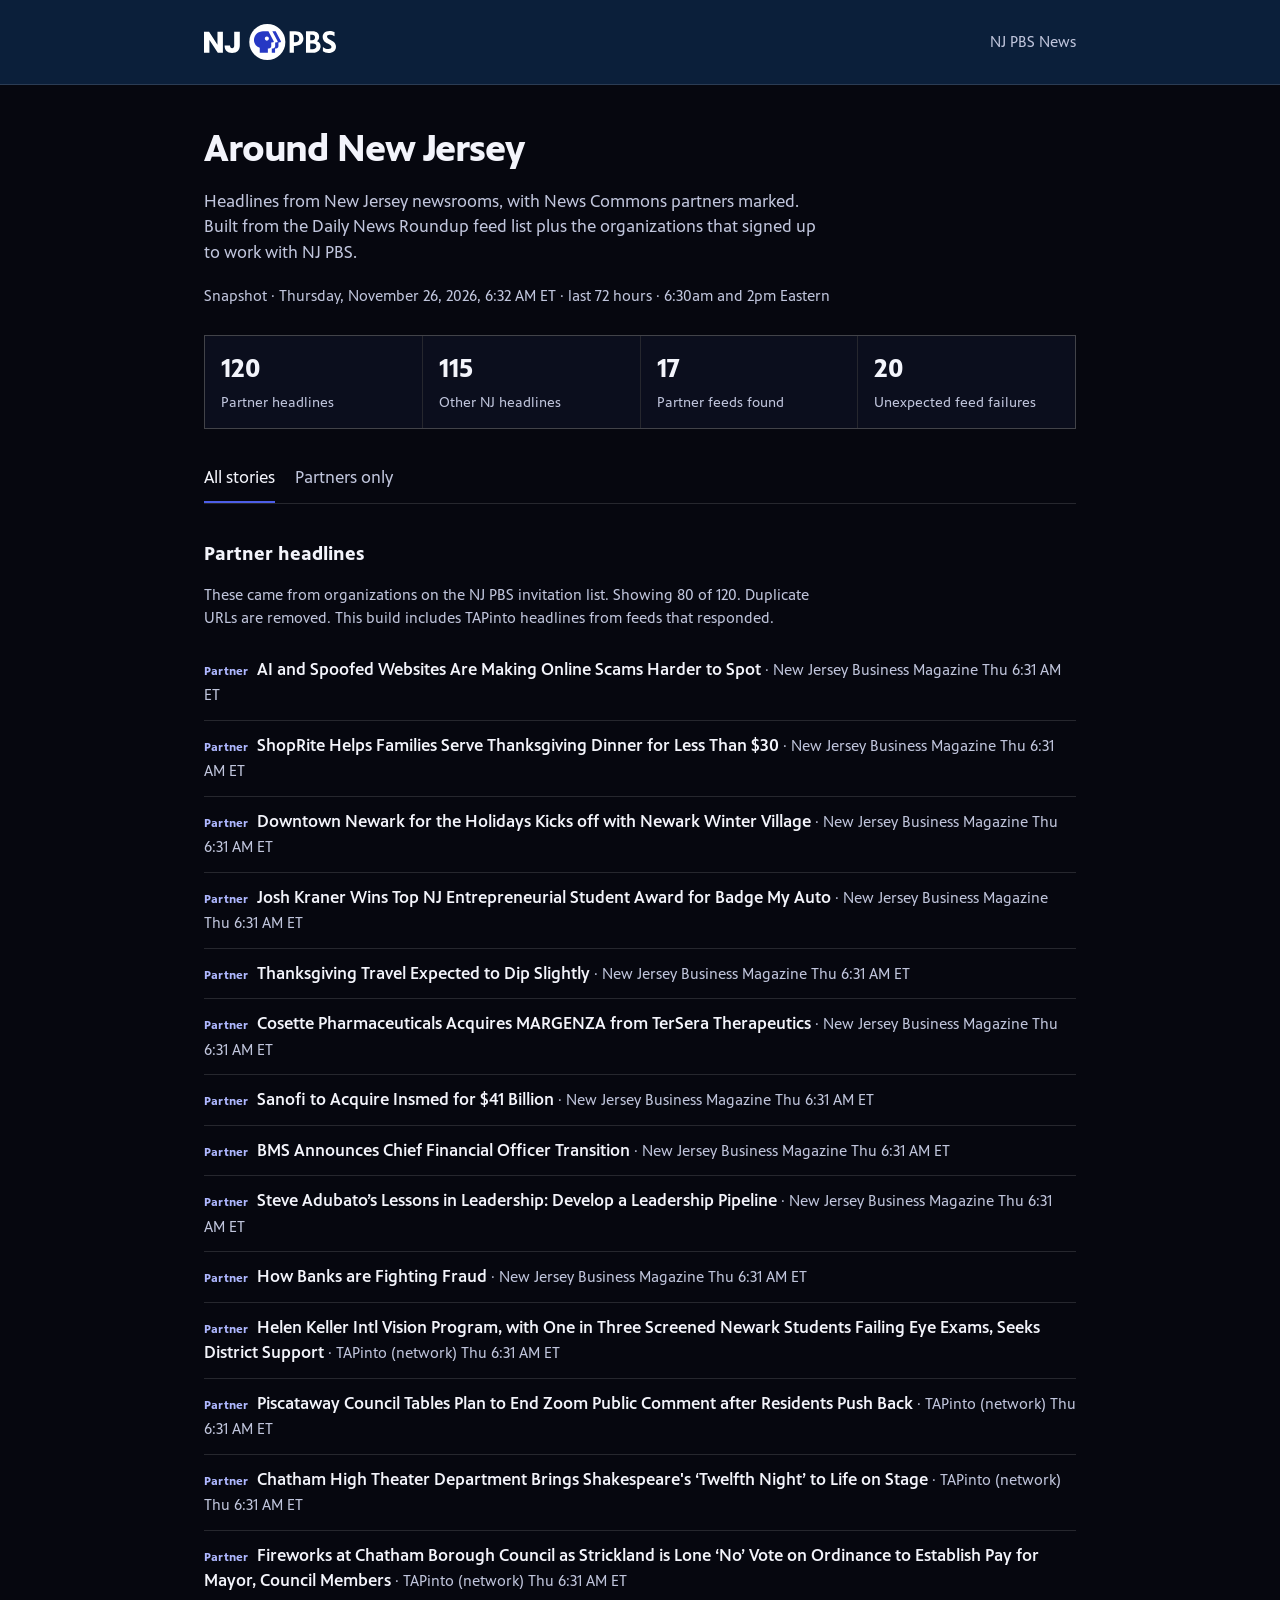
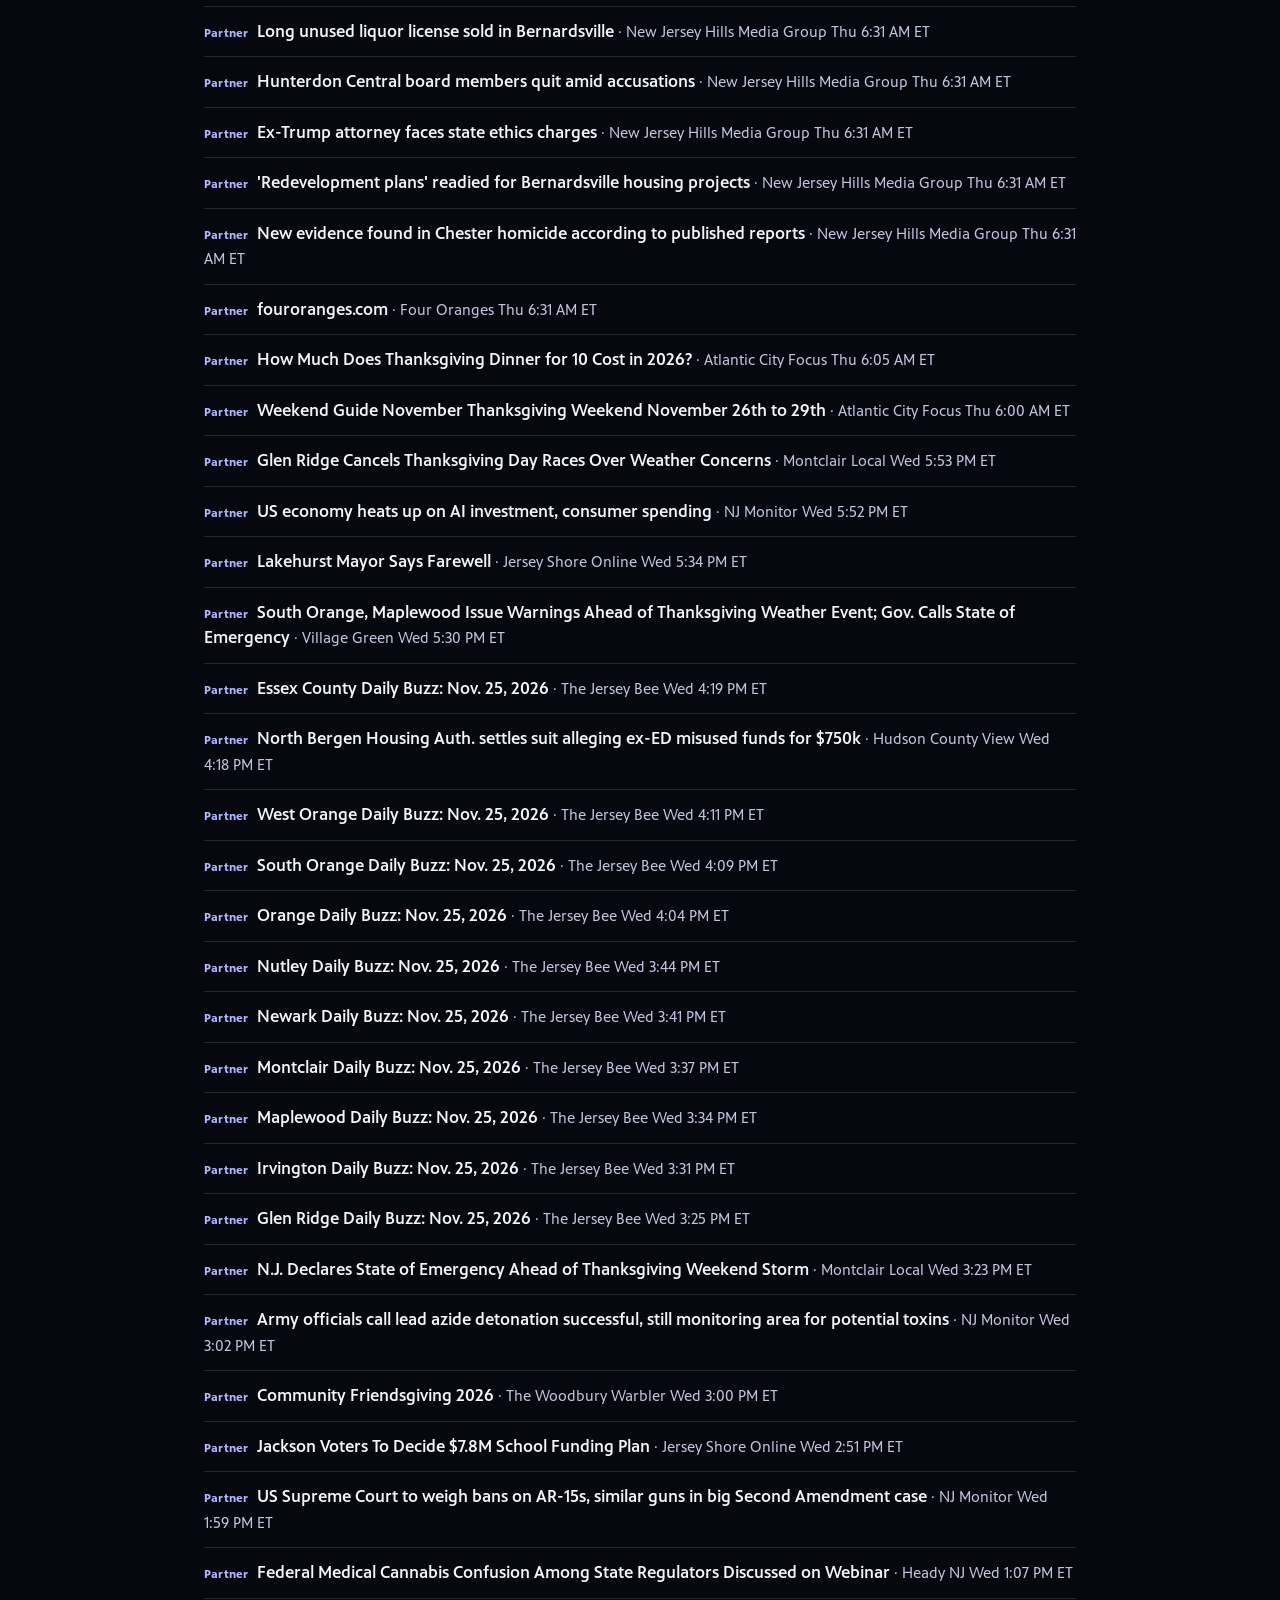
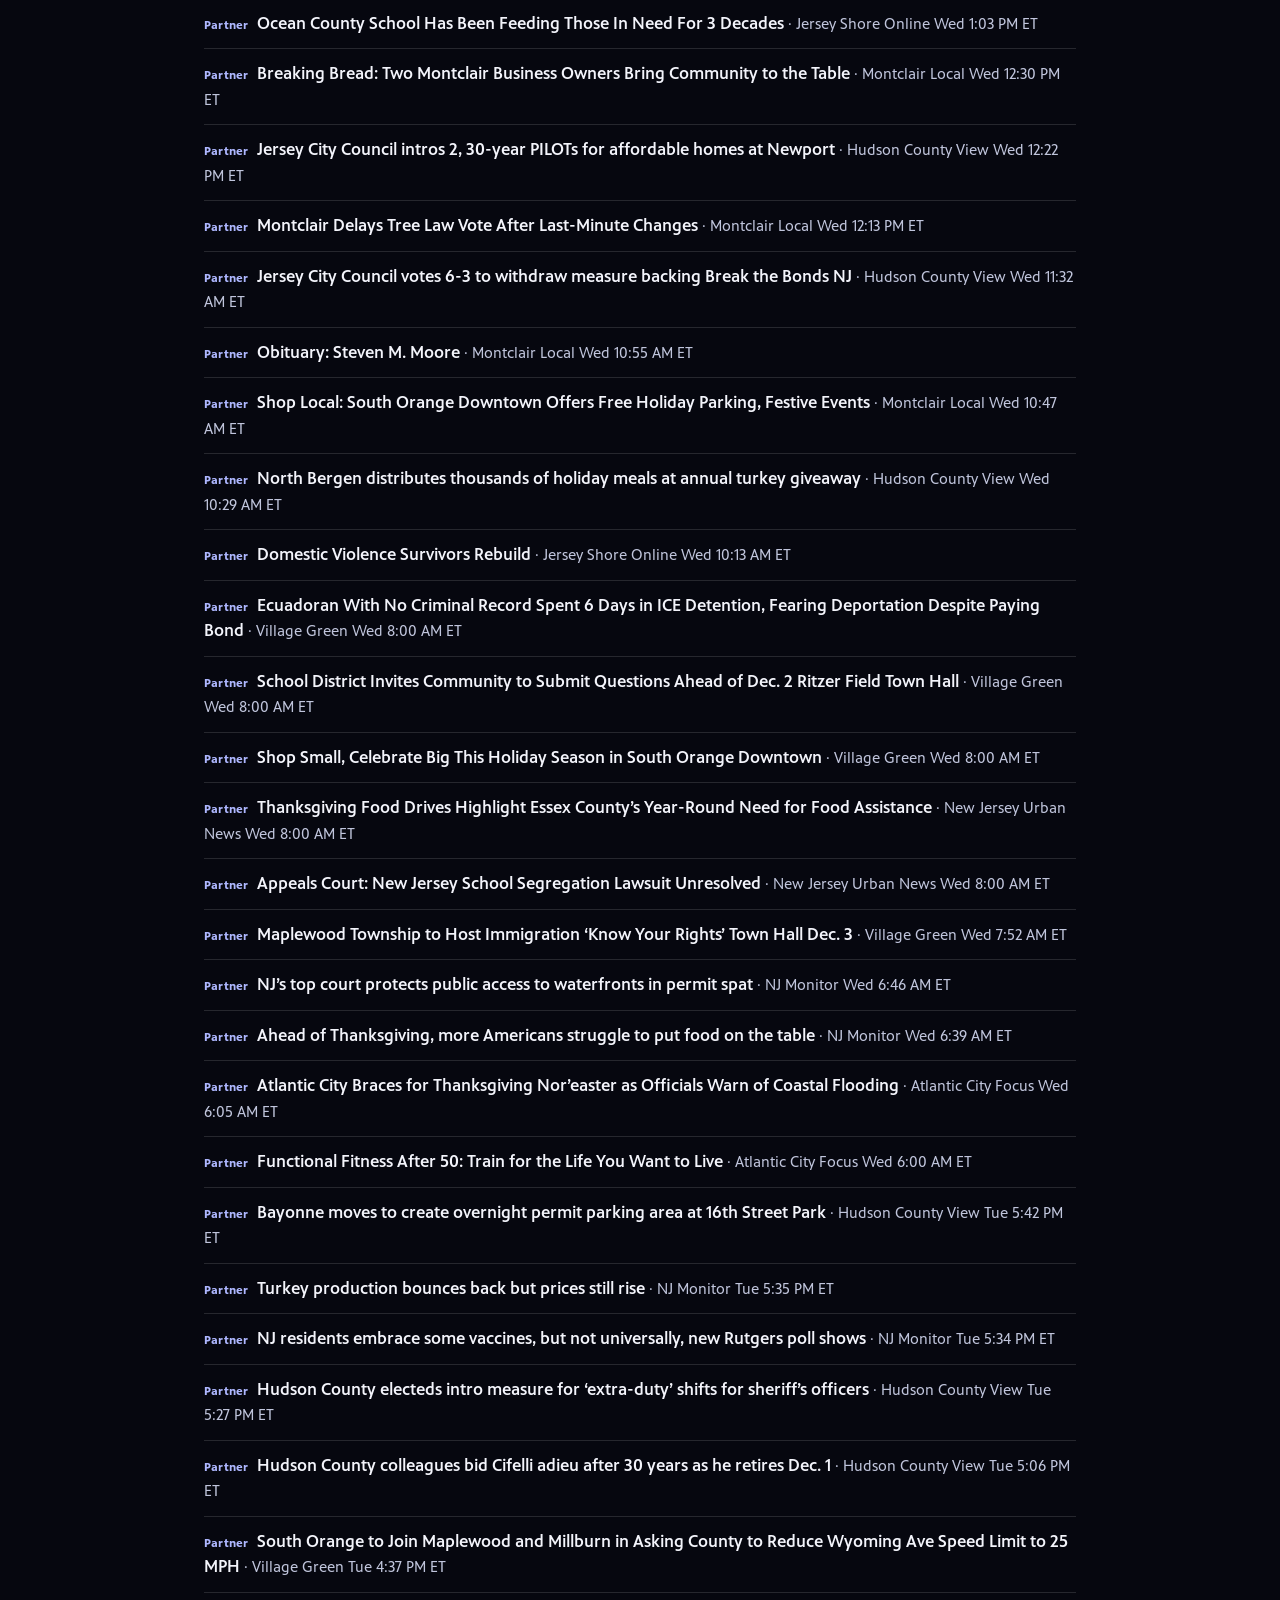
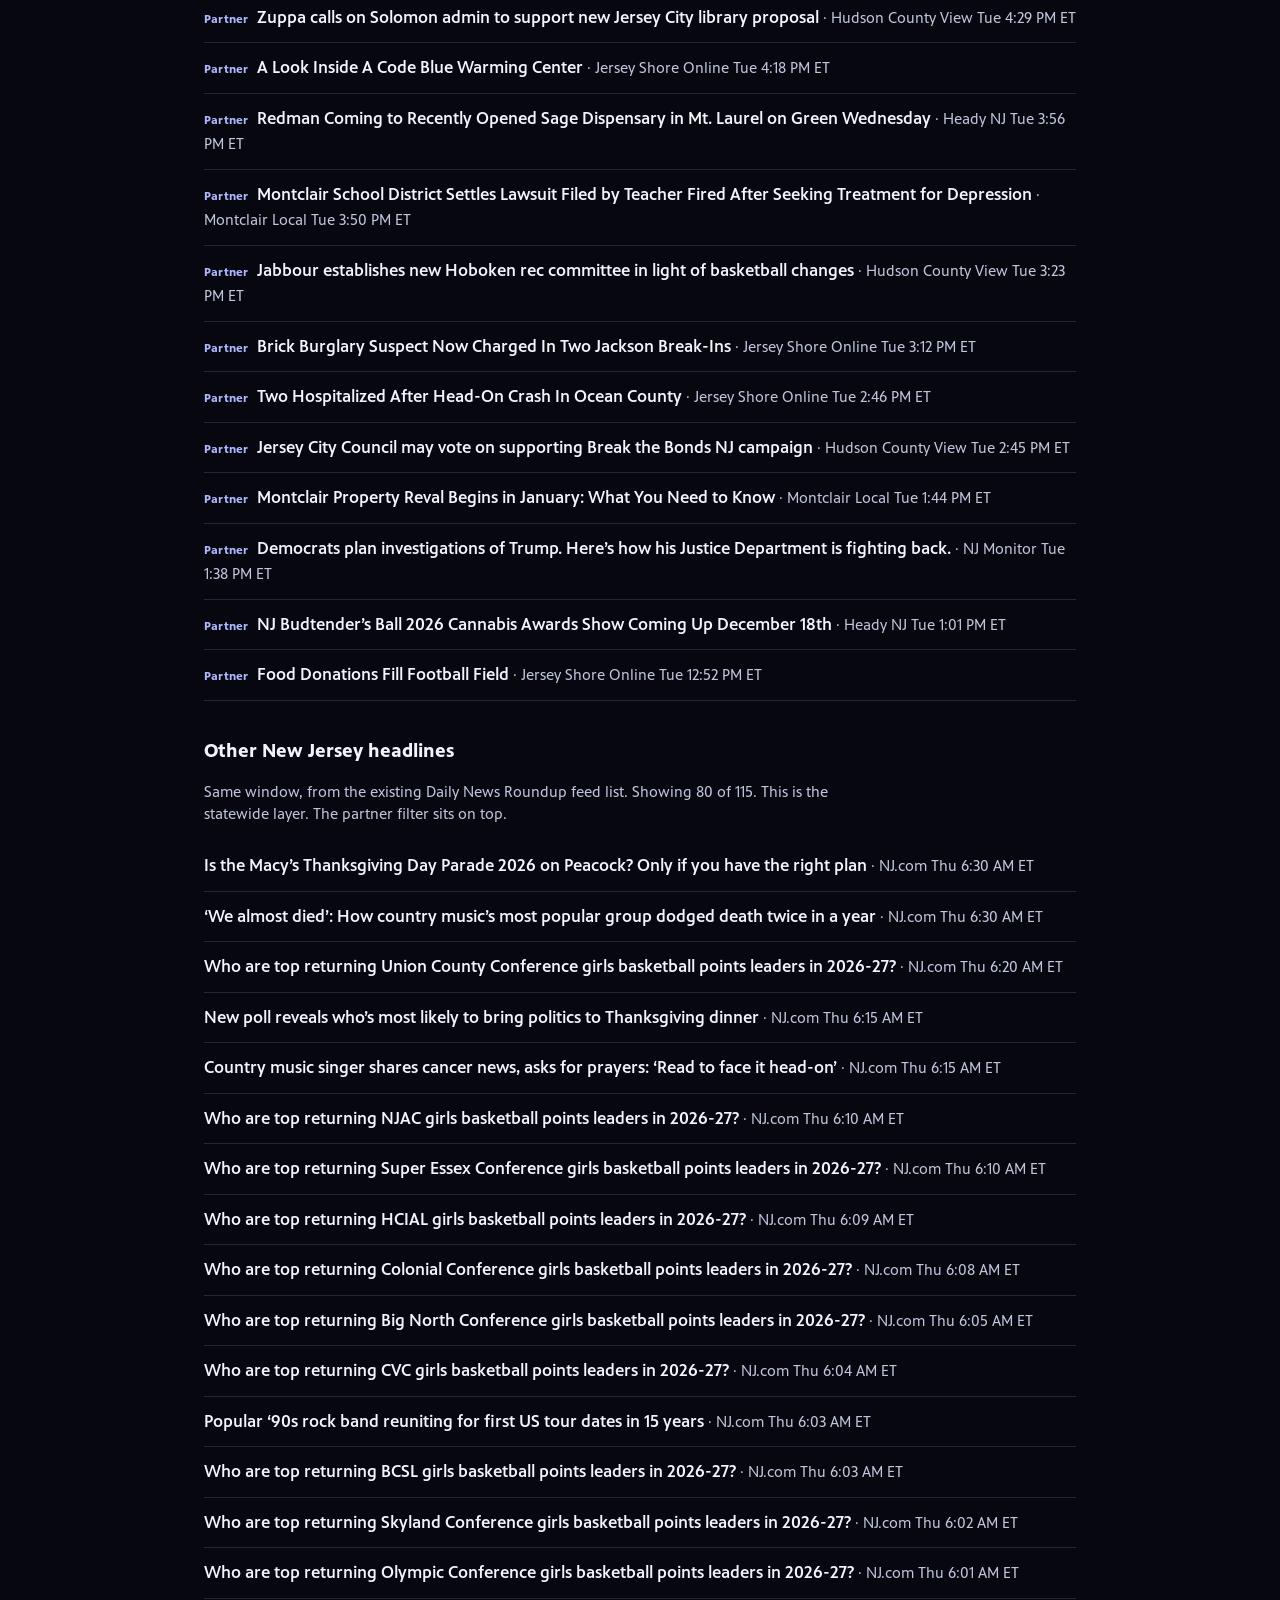
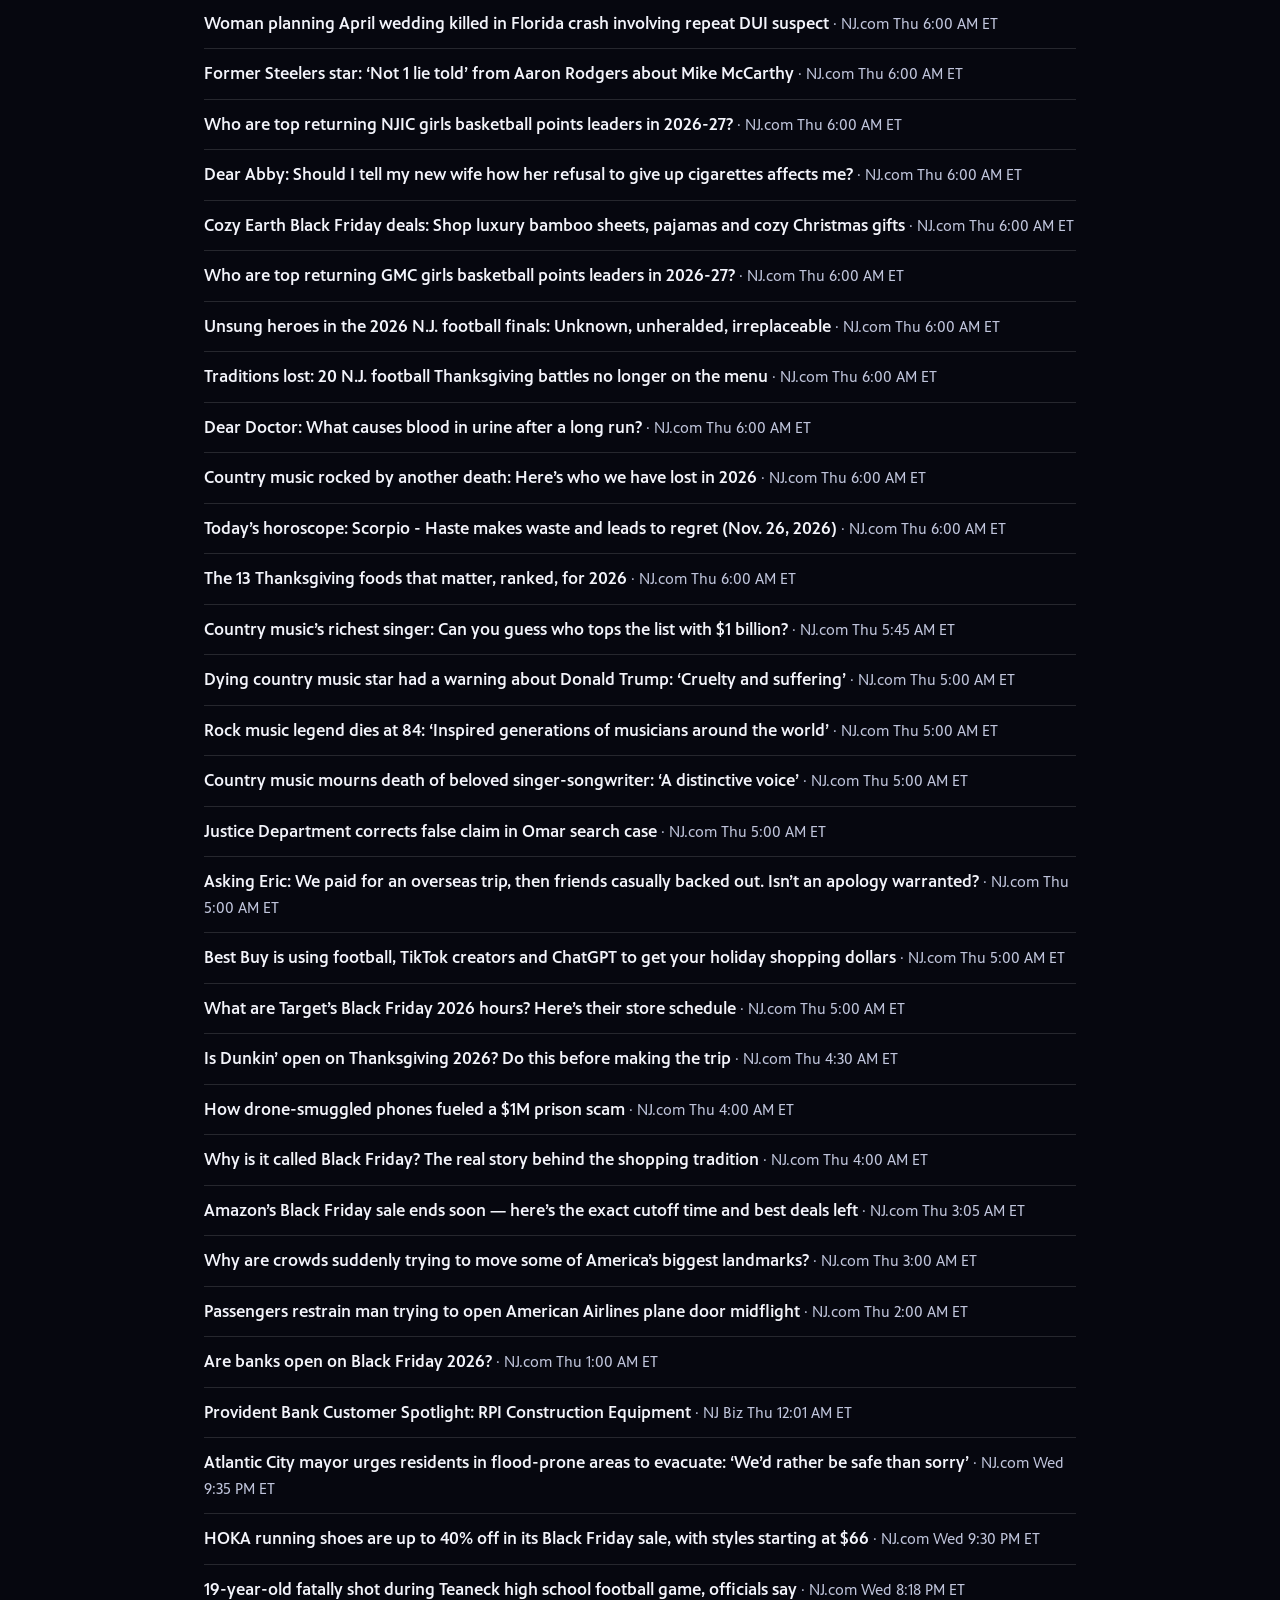
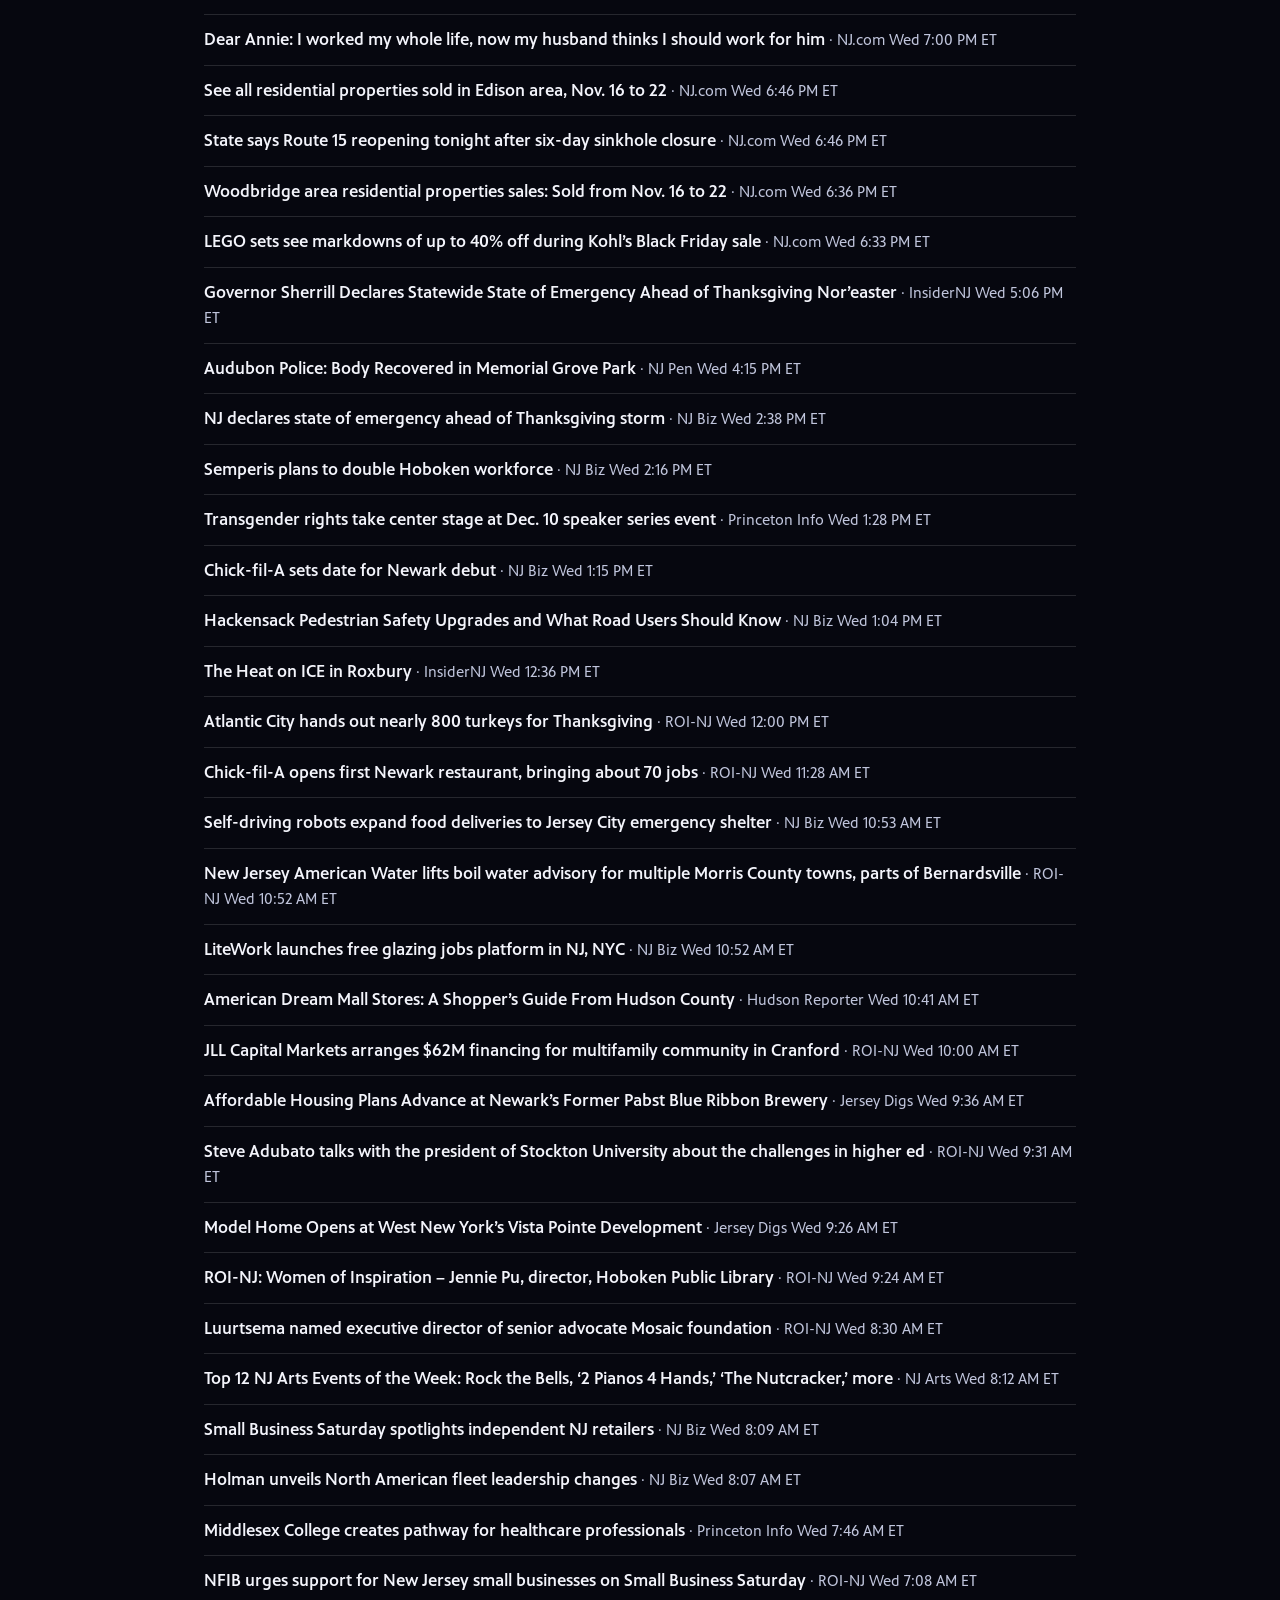
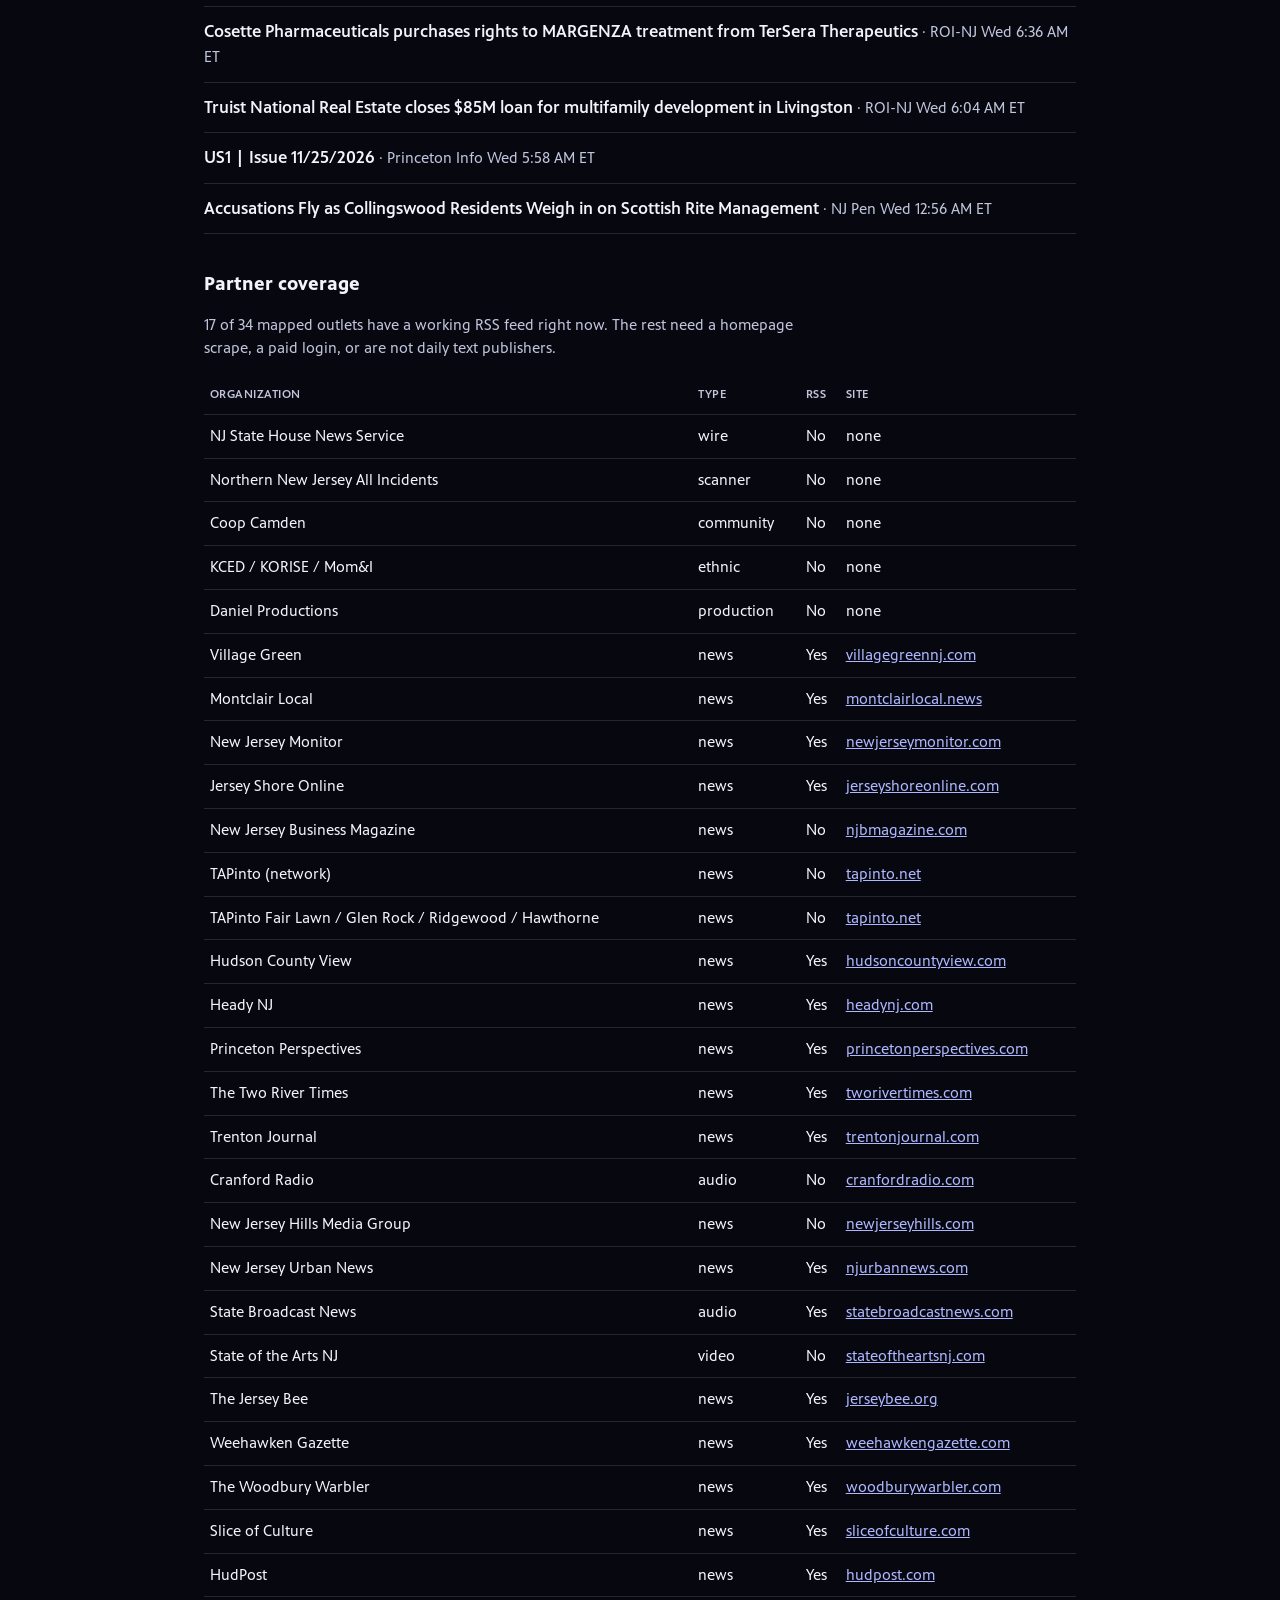
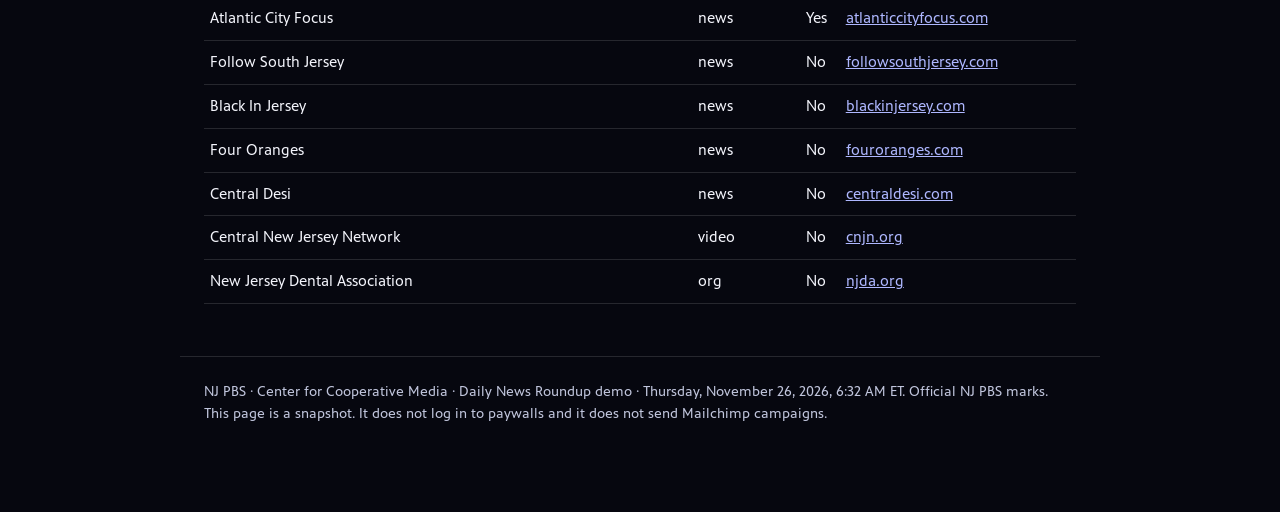
==== commit 6050dee2: "Refresh Around New Jersey snapshot. [skip ci]" ====
--- a/snapshot.html
+++ b/snapshot.html
@@ -165,12 +165,12 @@
   <main>
     <h1>Around New Jersey</h1>
     <p class="lede">Headlines from New Jersey newsrooms, with News Commons partners marked. Built from the Daily News Roundup feed list plus the organizations that signed up to work with NJ PBS.</p>
-    <p class="meta">Snapshot · Wednesday, November 25, 2026, 2:01 PM ET · last 72 hours · 6:30am and 2pm Eastern</p>
+    <p class="meta">Snapshot · Thursday, November 26, 2026, 6:32 AM ET · last 72 hours · 6:30am and 2pm Eastern</p>
     <div class="stats">
-      <div class="stat"><b>132</b><span>Partner headlines</span></div>
-      <div class="stat"><b>111</b><span>Other NJ headlines</span></div>
-      <div class="stat"><b>16</b><span>Partner feeds found</span></div>
-      <div class="stat"><b>21</b><span>Unexpected feed failures</span></div>
+      <div class="stat"><b>120</b><span>Partner headlines</span></div>
+      <div class="stat"><b>115</b><span>Other NJ headlines</span></div>
+      <div class="stat"><b>17</b><span>Partner feeds found</span></div>
+      <div class="stat"><b>20</b><span>Unexpected feed failures</span></div>
     </div>
     <div class="filters" role="group" aria-label="Filter headlines">
       <button type="button" data-filter="all" aria-pressed="true">All stories</button>
@@ -178,61 +178,57 @@
     </div>
     <section id="partner-block">
       <h2>Partner headlines</h2>
-      <p class="note">These came from organizations on the NJ PBS invitation list. Showing 80 of 132. Duplicate URLs are removed. This build includes TAPinto headlines from feeds that responded.</p>
+      <p class="note">These came from organizations on the NJ PBS invitation list. Showing 80 of 120. Duplicate URLs are removed. This build includes TAPinto headlines from feeds that responded.</p>
       <ul class="stories">
+<li class="is-partner"><span class="star" title="News Commons partner">Partner</span><a href="https://njbmagazine.com/njb-news-now/ai-and-spoofed-websites-are-making-online-scams-harder-to-spot/">AI and Spoofed Websites Are Making Online Scams Harder to Spot</a> <span class="src">New Jersey Business Magazine</span> <span class="when">Thu 6:31 AM ET</span></li>
+<li class="is-partner"><span class="star" title="News Commons partner">Partner</span><a href="https://njbmagazine.com/njb-news-now/shoprite-helps-families-serve-thanksgiving-dinner-for-less-than-30/">ShopRite Helps Families Serve Thanksgiving Dinner for Less Than $30</a> <span class="src">New Jersey Business Magazine</span> <span class="when">Thu 6:31 AM ET</span></li>
+<li class="is-partner"><span class="star" title="News Commons partner">Partner</span><a href="https://njbmagazine.com/njb-news-now/downtown-newark-for-the-holidays-kicks-off-with-newark-winter-village/">Downtown Newark for the Holidays Kicks off with Newark Winter Village</a> <span class="src">New Jersey Business Magazine</span> <span class="when">Thu 6:31 AM ET</span></li>
+<li class="is-partner"><span class="star" title="News Commons partner">Partner</span><a href="https://njbmagazine.com/njb-news-now/josh-kraner-wins-top-nj-entrepreneurial-student-award-for-badge-my-auto/">Josh Kraner Wins Top NJ Entrepreneurial Student Award for Badge My Auto</a> <span class="src">New Jersey Business Magazine</span> <span class="when">Thu 6:31 AM ET</span></li>
+<li class="is-partner"><span class="star" title="News Commons partner">Partner</span><a href="https://njbmagazine.com/njb-news-now/thanksgiving-travel-expected-to-dip-slightly/">Thanksgiving Travel Expected to Dip Slightly</a> <span class="src">New Jersey Business Magazine</span> <span class="when">Thu 6:31 AM ET</span></li>
+<li class="is-partner"><span class="star" title="News Commons partner">Partner</span><a href="https://njbmagazine.com/njb-news-now/cosette-pharmaceuticals-acquires-margenza-from-tersera-therapeutics/">Cosette Pharmaceuticals Acquires MARGENZA from TerSera Therapeutics</a> <span class="src">New Jersey Business Magazine</span> <span class="when">Thu 6:31 AM ET</span></li>
+<li class="is-partner"><span class="star" title="News Commons partner">Partner</span><a href="https://njbmagazine.com/njb-news-now/sanofi-to-acquire-insmed-for-41-billion/">Sanofi to Acquire Insmed for $41 Billion</a> <span class="src">New Jersey Business Magazine</span> <span class="when">Thu 6:31 AM ET</span></li>
+<li class="is-partner"><span class="star" title="News Commons partner">Partner</span><a href="https://njbmagazine.com/njb-news-now/bms-announces-chief-financial-officer-transition/">BMS Announces Chief Financial Officer Transition</a> <span class="src">New Jersey Business Magazine</span> <span class="when">Thu 6:31 AM ET</span></li>
+<li class="is-partner"><span class="star" title="News Commons partner">Partner</span><a href="https://njbmagazine.com/lessons-in-leadership/steve-adubatos-lessons-in-leadership-develop-a-leadership-pipeline/">Steve Adubato’s Lessons in Leadership: Develop a Leadership Pipeline</a> <span class="src">New Jersey Business Magazine</span> <span class="when">Thu 6:31 AM ET</span></li>
+<li class="is-partner"><span class="star" title="News Commons partner">Partner</span><a href="https://njbmagazine.com/special-sections/2026-nj-bankers-association-special-section/how-banks-are-fighting-fraud/">How Banks are Fighting Fraud</a> <span class="src">New Jersey Business Magazine</span> <span class="when">Thu 6:31 AM ET</span></li>
+<li class="is-partner"><span class="star" title="News Commons partner">Partner</span><a href="https://www.tapinto.net/towns/newark/sections/education/articles/helen-keller-intl-vision-program-with-one-in-three-screened-newark-students-failing-eye-exams-seeks-district-support">Helen Keller Intl Vision Program, with One in Three Screened Newark Students Failing Eye Exams, Seeks District Support</a> <span class="src">TAPinto (network)</span> <span class="when">Thu 6:31 AM ET</span></li>
+<li class="is-partner"><span class="star" title="News Commons partner">Partner</span><a href="https://www.tapinto.net/towns/piscataway/sections/government/articles/piscataway-council-tables-plan-to-end-zoom-public-comment-after-residents-push-back-3">Piscataway Council Tables Plan to End Zoom Public Comment after Residents Push Back</a> <span class="src">TAPinto (network)</span> <span class="when">Thu 6:31 AM ET</span></li>
+<li class="is-partner"><span class="star" title="News Commons partner">Partner</span><a href="https://www.tapinto.net/towns/chatham/sections/arts-and-entertainment/articles/chatham-high-theater-department-brings-shakespeare-s-twelfth-night-to-life-on-stage">Chatham High Theater Department Brings Shakespeare&#x27;s ‘Twelfth Night’ to Life on Stage</a> <span class="src">TAPinto (network)</span> <span class="when">Thu 6:31 AM ET</span></li>
+<li class="is-partner"><span class="star" title="News Commons partner">Partner</span><a href="https://www.tapinto.net/towns/chatham/sections/government/articles/fireworks-at-chatham-borough-council-as-strickland-is-lone-no-vote-on-ordinance-to-establish-pay-for-mayor-council-members">Fireworks at Chatham Borough Council as Strickland is Lone ‘No’ Vote on Ordinance to Establish Pay for Mayor, Council Members</a> <span class="src">TAPinto (network)</span> <span class="when">Thu 6:31 AM ET</span></li>
+<li class="is-partner"><span class="star" title="News Commons partner">Partner</span><a href="https://www.newjerseyhills.com/bernardsville_news/news/long-unused-liquor-license-sold-in-bernardsville/article_42884ac4-ac93-4f06-8c5c-312dcad838de.html">Long unused liquor license sold in Bernardsville</a> <span class="src">New Jersey Hills Media Group</span> <span class="when">Thu 6:31 AM ET</span></li>
+<li class="is-partner"><span class="star" title="News Commons partner">Partner</span><a href="https://www.newjerseyhills.com/hunterdon_review/news/hunterdon-central-board-members-quit-amid-accusations/article_5d8a1da5-ac5b-46d8-97d0-7ee46068a98b.html">Hunterdon Central board members quit amid accusations</a> <span class="src">New Jersey Hills Media Group</span> <span class="when">Thu 6:31 AM ET</span></li>
+<li class="is-partner"><span class="star" title="News Commons partner">Partner</span><a href="https://www.newjerseyhills.com/bernardsville_news/news/ex-trump-attorney-faces-state-ethics-charges/article_9a0e6efe-ef9a-42e8-9be1-c25bd6311acf.html">Ex-Trump attorney faces state ethics charges</a> <span class="src">New Jersey Hills Media Group</span> <span class="when">Thu 6:31 AM ET</span></li>
+<li class="is-partner"><span class="star" title="News Commons partner">Partner</span><a href="https://www.newjerseyhills.com/bernardsville_news/news/redevelopment-plans-readied-for-bernardsville-housing-projects/article_9aa485e3-54bd-4b9a-b121-cf8ac320b35b.html">&#x27;Redevelopment plans&#x27; readied for Bernardsville housing projects</a> <span class="src">New Jersey Hills Media Group</span> <span class="when">Thu 6:31 AM ET</span></li>
+<li class="is-partner"><span class="star" title="News Commons partner">Partner</span><a href="https://www.newjerseyhills.com/observer-tribune/news/new-evidence-found-in-chester-homicide-according-to-published-reports/article_38cc3582-d0ab-4915-a7e9-e45b3cab18cf.html">New evidence found in Chester homicide according to published reports</a> <span class="src">New Jersey Hills Media Group</span> <span class="when">Thu 6:31 AM ET</span></li>
+<li class="is-partner"><span class="star" title="News Commons partner">Partner</span><a href="http://www.squarespace.com/">fouroranges.com</a> <span class="src">Four Oranges</span> <span class="when">Thu 6:31 AM ET</span></li>
+<li class="is-partner"><span class="star" title="News Commons partner">Partner</span><a href="https://www.atlanticcityfocus.com/how-much-does-thanksgiving-dinner-for-10-cost-in-2026/">How Much Does Thanksgiving Dinner for 10 Cost in 2026?</a> <span class="src">Atlantic City Focus</span> <span class="when">Thu 6:05 AM ET</span></li>
+<li class="is-partner"><span class="star" title="News Commons partner">Partner</span><a href="https://www.atlanticcityfocus.com/weekend-guide-november-thanksgiving-weekend-november-26th-to-29th/">Weekend Guide November Thanksgiving Weekend November 26th to 29th</a> <span class="src">Atlantic City Focus</span> <span class="when">Thu 6:00 AM ET</span></li>
+<li class="is-partner"><span class="star" title="News Commons partner">Partner</span><a href="https://montclairlocal.news/2026/11/glen-ridge-cancels-thanksgiving-day-races-over-weather-concerns/">Glen Ridge Cancels Thanksgiving Day Races Over Weather Concerns</a> <span class="src">Montclair Local</span> <span class="when">Wed 5:53 PM ET</span></li>
+<li class="is-partner"><span class="star" title="News Commons partner">Partner</span><a href="https://newjerseymonitor.com/2026/11/25/repub/us-economy-consumer-spending/">US economy heats up on AI investment, consumer spending</a> <span class="src">NJ Monitor</span> <span class="when">Wed 5:52 PM ET</span></li>
+<li class="is-partner"><span class="star" title="News Commons partner">Partner</span><a href="https://www.jerseyshoreonline.com/manchester/lakehurst-mayor-says-farewell/">Lakehurst Mayor Says Farewell</a> <span class="src">Jersey Shore Online</span> <span class="when">Wed 5:34 PM ET</span></li>
+<li class="is-partner"><span class="star" title="News Commons partner">Partner</span><a href="https://villagegreennj.com/police-and-fire/south-orange-mayor-issues-warning-ahead-of-thanksgiving-weather-event/">South Orange, Maplewood Issue Warnings Ahead of Thanksgiving Weather Event; Gov. Calls State of Emergency</a> <span class="src">Village Green</span> <span class="when">Wed 5:30 PM ET</span></li>
+<li class="is-partner"><span class="star" title="News Commons partner">Partner</span><a href="https://jerseybee.org/2026/11/25/essex-county-daily-buzz-nov-25-2026/">Essex County Daily Buzz: Nov. 25, 2026</a> <span class="src">The Jersey Bee</span> <span class="when">Wed 4:19 PM ET</span></li>
+<li class="is-partner"><span class="star" title="News Commons partner">Partner</span><a href="https://hudsoncountyview.com/north-bergen-housing-auth-settles-suit-alleging-ex-ed-misused-funds-for-750k/">North Bergen Housing Auth. settles suit alleging ex-ED misused funds for $750k</a> <span class="src">Hudson County View</span> <span class="when">Wed 4:18 PM ET</span></li>
+<li class="is-partner"><span class="star" title="News Commons partner">Partner</span><a href="https://jerseybee.org/2026/11/25/west-orange-daily-buzz-nov-25-2026/">West Orange Daily Buzz: Nov. 25, 2026</a> <span class="src">The Jersey Bee</span> <span class="when">Wed 4:11 PM ET</span></li>
+<li class="is-partner"><span class="star" title="News Commons partner">Partner</span><a href="https://jerseybee.org/2026/11/25/south-orange-daily-buzz-nov-25-2026/">South Orange Daily Buzz: Nov. 25, 2026</a> <span class="src">The Jersey Bee</span> <span class="when">Wed 4:09 PM ET</span></li>
+<li class="is-partner"><span class="star" title="News Commons partner">Partner</span><a href="https://jerseybee.org/2026/11/25/orange-daily-buzz-nov-25-2026/">Orange Daily Buzz: Nov. 25, 2026</a> <span class="src">The Jersey Bee</span> <span class="when">Wed 4:04 PM ET</span></li>
+<li class="is-partner"><span class="star" title="News Commons partner">Partner</span><a href="https://jerseybee.org/2026/11/25/nutley-daily-buzz-nov-25-2026/">Nutley Daily Buzz: Nov. 25, 2026</a> <span class="src">The Jersey Bee</span> <span class="when">Wed 3:44 PM ET</span></li>
+<li class="is-partner"><span class="star" title="News Commons partner">Partner</span><a href="https://jerseybee.org/2026/11/25/newark-daily-buzz-nov-25-2026/">Newark Daily Buzz: Nov. 25, 2026</a> <span class="src">The Jersey Bee</span> <span class="when">Wed 3:41 PM ET</span></li>
+<li class="is-partner"><span class="star" title="News Commons partner">Partner</span><a href="https://jerseybee.org/2026/11/25/montclair-daily-buzz-nov-25-2026/">Montclair Daily Buzz: Nov. 25, 2026</a> <span class="src">The Jersey Bee</span> <span class="when">Wed 3:37 PM ET</span></li>
+<li class="is-partner"><span class="star" title="News Commons partner">Partner</span><a href="https://jerseybee.org/2026/11/25/maplewood-daily-buzz-nov-25-2026/">Maplewood Daily Buzz: Nov. 25, 2026</a> <span class="src">The Jersey Bee</span> <span class="when">Wed 3:34 PM ET</span></li>
+<li class="is-partner"><span class="star" title="News Commons partner">Partner</span><a href="https://jerseybee.org/2026/11/25/irvington-daily-buzz-nov-25-2026/">Irvington Daily Buzz: Nov. 25, 2026</a> <span class="src">The Jersey Bee</span> <span class="when">Wed 3:31 PM ET</span></li>
+<li class="is-partner"><span class="star" title="News Commons partner">Partner</span><a href="https://jerseybee.org/2026/11/25/glen-ridge-daily-buzz-nov-25-2026/">Glen Ridge Daily Buzz: Nov. 25, 2026</a> <span class="src">The Jersey Bee</span> <span class="when">Wed 3:25 PM ET</span></li>
+<li class="is-partner"><span class="star" title="News Commons partner">Partner</span><a href="https://montclairlocal.news/2026/11/n-j-declares-state-of-emergency-ahead-of-thanksgiving-weekend-storm/">N.J. Declares State of Emergency Ahead of Thanksgiving Weekend Storm</a> <span class="src">Montclair Local</span> <span class="when">Wed 3:23 PM ET</span></li>
+<li class="is-partner"><span class="star" title="News Commons partner">Partner</span><a href="https://newjerseymonitor.com/2026/11/25/repub/army-iowa-detonation/">Army officials call lead azide detonation successful, still monitoring area for potential toxins</a> <span class="src">NJ Monitor</span> <span class="when">Wed 3:02 PM ET</span></li>
 <li class="is-partner"><span class="star" title="News Commons partner">Partner</span><a href="https://woodburywarbler.com/event/community-friendsgiving-2026/">Community Friendsgiving 2026</a> <span class="src">The Woodbury Warbler</span> <span class="when">Wed 3:00 PM ET</span></li>
-<li class="is-partner"><span class="star" title="News Commons partner">Partner</span><a href="https://njbmagazine.com/njb-news-now/kean-receives-2m-nsf-grant-to-support-grad-students-in-computer-science/">Kean Receives $2M NSF Grant to Support Grad Students in Computer Science</a> <span class="src">New Jersey Business Magazine</span> <span class="when">Wed 2:01 PM ET</span></li>
-<li class="is-partner"><span class="star" title="News Commons partner">Partner</span><a href="https://njbmagazine.com/njb-news-now/njbankers-event-brings-policymakers-banking-and-business-leaders-togethe/">NJBankers Event Brings Policymakers, Banking and Business Leaders Together</a> <span class="src">New Jersey Business Magazine</span> <span class="when">Wed 2:01 PM ET</span></li>
-<li class="is-partner"><span class="star" title="News Commons partner">Partner</span><a href="https://njbmagazine.com/njb-news-now/cbre-arranges-72388-sf-sublease-at-bell-works-in-holmdel/">CBRE Arranges 72,388 SF Sublease at Bell Works in Holmdel</a> <span class="src">New Jersey Business Magazine</span> <span class="when">Wed 2:01 PM ET</span></li>
-<li class="is-partner"><span class="star" title="News Commons partner">Partner</span><a href="https://njbia.org/njbia-report-makes-policy-recommendations-for-nj-ai-data-centers/">NJBIA Report Makes Policy Recommendations for NJ AI Data Centers</a> <span class="src">New Jersey Business Magazine</span> <span class="when">Wed 2:01 PM ET</span></li>
-<li class="is-partner"><span class="star" title="News Commons partner">Partner</span><a href="https://njbia.org/siekerka-talks-energy-affordability-on-onnjs-energy-matters/">Siekerka Talks Energy Affordability on ONNJ’s Energy Matters</a> <span class="src">New Jersey Business Magazine</span> <span class="when">Wed 2:01 PM ET</span></li>
-<li class="is-partner"><span class="star" title="News Commons partner">Partner</span><a href="https://njbia.org/myb-this-weekend-rowan-mussel-ing-up-njs-aquaculture-industry/">MYB This Weekend: Rowan Mussel-ing Up NJ’s Aquaculture Industry</a> <span class="src">New Jersey Business Magazine</span> <span class="when">Wed 2:01 PM ET</span></li>
-<li class="is-partner"><span class="star" title="News Commons partner">Partner</span><a href="https://njbia.org/jersey-city-rent-control-rule-proposal-a-cautionary-tale-for-njs-economy/">Jersey City Rent Control Rule Proposal a Cautionary Tale for NJ’s Economy</a> <span class="src">New Jersey Business Magazine</span> <span class="when">Wed 2:01 PM ET</span></li>
-<li class="is-partner"><span class="star" title="News Commons partner">Partner</span><a href="https://njbia.org/report-from-joint-taxation-economic-development-policy-committee-meeting-2/">Report from Joint Taxation &amp; Economic Development Policy Committee Meeting</a> <span class="src">New Jersey Business Magazine</span> <span class="when">Wed 2:01 PM ET</span></li>
-<li class="is-partner"><span class="star" title="News Commons partner">Partner</span><a href="https://njbmagazine.com/njb-news-now/47th-annual-edison-patent-awards-recognizes-revolution-through-innovation/">47th Annual Edison Patent Awards Recognizes ‘Revolution Through Innovation’</a> <span class="src">New Jersey Business Magazine</span> <span class="when">Wed 2:01 PM ET</span></li>
-<li class="is-partner"><span class="star" title="News Commons partner">Partner</span><a href="https://njbmagazine.com/special-sections/2026-nj-bankers-association-special-section/the-future-of-bank-leadership/">The Future of Bank Leadership</a> <span class="src">New Jersey Business Magazine</span> <span class="when">Wed 2:01 PM ET</span></li>
-<li class="is-partner"><span class="star" title="News Commons partner">Partner</span><a href="https://njbmagazine.com/njb-news-now/dig-architecture-to-lead-36-7m-transformation-of-montclair-public-library/">DIG Architecture to Lead $36.7M Transformation of Montclair Public Library</a> <span class="src">New Jersey Business Magazine</span> <span class="when">Wed 2:01 PM ET</span></li>
-<li class="is-partner"><span class="star" title="News Commons partner">Partner</span><a href="https://njbmagazine.com/njb-news-now/megan-rosenstein-named-cmo-at-atlantic-health-overlook-medical-center/">Megan Rosenstein Named CMO at Atlantic Health Overlook Medical Center</a> <span class="src">New Jersey Business Magazine</span> <span class="when">Wed 2:01 PM ET</span></li>
-<li class="is-partner"><span class="star" title="News Commons partner">Partner</span><a href="https://njbmagazine.com/njb-news-now/1-in-10-american-workers-are-self-employed/">1 in 10 American Workers are Self-Employed</a> <span class="src">New Jersey Business Magazine</span> <span class="when">Wed 2:01 PM ET</span></li>
-<li class="is-partner"><span class="star" title="News Commons partner">Partner</span><a href="https://njbmagazine.com/njb-news-now/pseg-foundation-awards-nearly-550000-to-organizations-combating-housing-insecurity/">PSEG Foundation Awards Nearly $550,000 to Organizations Combating Housing Insecurity</a> <span class="src">New Jersey Business Magazine</span> <span class="when">Wed 2:01 PM ET</span></li>
-<li class="is-partner"><span class="star" title="News Commons partner">Partner</span><a href="https://njbmagazine.com/njb-news-now/sax-wealth-advisors-acquires-weingarten-associates/">SAX Wealth Advisors Acquires Weingarten Associates</a> <span class="src">New Jersey Business Magazine</span> <span class="when">Wed 2:01 PM ET</span></li>
-<li class="is-partner"><span class="star" title="News Commons partner">Partner</span><a href="https://njbmagazine.com/monthly-articles/cpas-taking-tax-planning-to-a-strategic-level/">CPAs: Taking Tax Planning to a Strategic Level</a> <span class="src">New Jersey Business Magazine</span> <span class="when">Wed 2:01 PM ET</span></li>
-<li class="is-partner"><span class="star" title="News Commons partner">Partner</span><a href="https://njbmagazine.com/njb-news-now/krs-cpas-promotes-roanne-isip-to-firm-manager/">KRS CPAs Promotes Roanne Isip to Firm Manager</a> <span class="src">New Jersey Business Magazine</span> <span class="when">Wed 2:01 PM ET</span></li>
-<li class="is-partner"><span class="star" title="News Commons partner">Partner</span><a href="https://njbmagazine.com/sponsored/the-new-jersey-aspire-3-0-program-what-you-need-to-know/">The New Jersey Aspire 3.0 Program: What You Need to Know</a> <span class="src">New Jersey Business Magazine</span> <span class="when">Wed 2:01 PM ET</span></li>
-<li class="is-partner"><span class="star" title="News Commons partner">Partner</span><a href="https://www.tapinto.net/towns/jersey-city/sections/around-new-jersey/articles/mayor-james-solomon-renews-call-to-new-jersey-legislators-to-pass-the-make-polluters-pay-act">Mayor James Solomon Renews Call to New Jersey Legislators to Pass the Make Polluters Pay Act</a> <span class="src">TAPinto (network)</span> <span class="when">Wed 2:01 PM ET</span></li>
-<li class="is-partner"><span class="star" title="News Commons partner">Partner</span><a href="https://www.tapinto.net/towns/piscataway/sections/government/articles/piscataway-council-renews-township-employee-health-coverage-with-27-500-cost-increase">Piscataway Council Renews Township Employee Health Coverage with $27,500 Cost Increase</a> <span class="src">TAPinto (network)</span> <span class="when">Wed 2:01 PM ET</span></li>
-<li class="is-partner"><span class="star" title="News Commons partner">Partner</span><a href="https://www.tapinto.net/towns/new-brunswick/sections/law-and-justice/articles/families-open-hearts-and-homes-on-national-adoption-day-in-new-brunswick">Families Open Hearts and Homes on National Adoption Day in New Brunswick</a> <span class="src">TAPinto (network)</span> <span class="when">Wed 2:01 PM ET</span></li>
-<li class="is-partner"><span class="star" title="News Commons partner">Partner</span><a href="https://www.tapinto.net/towns/newark/sections/government/articles/with-one-month-left-in-the-year-unanswered-spending-questions-keep-newark-s-900-5m-budget-in-limbo">With One Month Left in the Year, Unanswered Spending Questions Keep Newark’s $900.5M Budget in Limbo</a> <span class="src">TAPinto (network)</span> <span class="when">Wed 2:01 PM ET</span></li>
-<li class="is-partner"><span class="star" title="News Commons partner">Partner</span><a href="http://www.squarespace.com/">Visit fouroranges.com</a> <span class="src">Four Oranges</span> <span class="when">Wed 2:01 PM ET</span></li>
-<li class="is-partner"><span class="star" title="News Commons partner">Partner</span><a href="https://www.cnjn.org/about/mission">Empowering Communities Through Media Excellence</a> <span class="src">Central New Jersey Network</span> <span class="when">Wed 2:01 PM ET</span></li>
-<li class="is-partner"><span class="star" title="News Commons partner">Partner</span><a href="https://www.cnjn.org/initiatives/community-voices">Programs &amp; Initiatives</a> <span class="src">Central New Jersey Network</span> <span class="when">Wed 2:01 PM ET</span></li>
-<li class="is-partner"><span class="star" title="News Commons partner">Partner</span><a href="https://videoplayer.telvue.com/player/c0ZsWOTaCoVvqX5aHFGJ0jipWOGw-9LS/series/5658/media/1010969?fullscreen=false&amp;show_title_description_summary=true&amp;showtabssearch=true">Estamos Con Diego</a> <span class="src">Central New Jersey Network</span> <span class="when">Wed 2:01 PM ET</span></li>
-<li class="is-partner"><span class="star" title="News Commons partner">Partner</span><a href="https://videoplayer.telvue.com/player/c0ZsWOTaCoVvqX5aHFGJ0jipWOGw-9LS/series/5543/media/1005924?fullscreen=false&amp;show_title_description_summary=true&amp;showtabssearch=true">Forged 2 Prosper</a> <span class="src">Central New Jersey Network</span> <span class="when">Wed 2:01 PM ET</span></li>
-<li class="is-partner"><span class="star" title="News Commons partner">Partner</span><a href="https://videoplayer.telvue.com/player/c0ZsWOTaCoVvqX5aHFGJ0jipWOGw-9LS/series/6314/media/1037914">Central Jersey Civic Exchange</a> <span class="src">Central New Jersey Network</span> <span class="when">Wed 2:01 PM ET</span></li>
-<li class="is-partner"><span class="star" title="News Commons partner">Partner</span><a href="https://videoplayer.telvue.com/player/c0ZsWOTaCoVvqX5aHFGJ0jipWOGw-9LS/series/5189/media/1022170?fullscreen=false&amp;show_title_description_summary=true&amp;showtabssearch=true">Capital Conversations</a> <span class="src">Central New Jersey Network</span> <span class="when">Wed 2:01 PM ET</span></li>
-<li class="is-partner"><span class="star" title="News Commons partner">Partner</span><a href="https://videoplayer.telvue.com/player/c0ZsWOTaCoVvqX5aHFGJ0jipWOGw-9LS/series/5199/media/1014258?fullscreen=false&amp;show_title_description_summary=true&amp;showtabssearch=true">Mercer County Today</a> <span class="src">Central New Jersey Network</span> <span class="when">Wed 2:01 PM ET</span></li>
-<li class="is-partner"><span class="star" title="News Commons partner">Partner</span><a href="https://videoplayer.telvue.com/player/c0ZsWOTaCoVvqX5aHFGJ0jipWOGw-9LS/series/5404/media/994610?fullscreen=false&amp;show_title_description_summary=true&amp;showtabssearch=true">NJ Homelessness Action Collaborative</a> <span class="src">Central New Jersey Network</span> <span class="when">Wed 2:01 PM ET</span></li>
-<li class="is-partner"><span class="star" title="News Commons partner">Partner</span><a href="https://videoplayer.telvue.com/player/c0ZsWOTaCoVvqX5aHFGJ0jipWOGw-9LS/series/5355/media/989667?fullscreen=false&amp;show_title_description_summary=true&amp;showtabssearch=true">Get Wired 4 Success</a> <span class="src">Central New Jersey Network</span> <span class="when">Wed 2:01 PM ET</span></li>
-<li class="is-partner"><span class="star" title="News Commons partner">Partner</span><a href="https://videoplayer.telvue.com/player/c0ZsWOTaCoVvqX5aHFGJ0jipWOGw-9LS/series/5399/media/991922?fullscreen=false&amp;show_title_description_summary=true&amp;showtabssearch=true">Princeton Today</a> <span class="src">Central New Jersey Network</span> <span class="when">Wed 2:01 PM ET</span></li>
-<li class="is-partner"><span class="star" title="News Commons partner">Partner</span><a href="https://videoplayer.telvue.com/player/c0ZsWOTaCoVvqX5aHFGJ0jipWOGw-9LS/series/4736/media/983472?fullscreen=false&amp;show_title_description_summary=true&amp;showtabssearch=true">Central NJ Buy Local Connection</a> <span class="src">Central New Jersey Network</span> <span class="when">Wed 2:01 PM ET</span></li>
-<li class="is-partner"><span class="star" title="News Commons partner">Partner</span><a href="https://videoplayer.telvue.com/player/c0ZsWOTaCoVvqX5aHFGJ0jipWOGw-9LS/series/5191/media/952187?fullscreen=false&amp;show_title_description_summary=true&amp;showtabssearch=true">Trenton Makes Positive Takes</a> <span class="src">Central New Jersey Network</span> <span class="when">Wed 2:01 PM ET</span></li>
-<li class="is-partner"><span class="star" title="News Commons partner">Partner</span><a href="https://videoplayer.telvue.com/player/c0ZsWOTaCoVvqX5aHFGJ0jipWOGw-9LS/series/4737/media/1005537?fullscreen=false&amp;show_title_description_summary=true&amp;showtabssearch=true">Mercer Local Influencers</a> <span class="src">Central New Jersey Network</span> <span class="when">Wed 2:01 PM ET</span></li>
-<li class="is-partner"><span class="star" title="News Commons partner">Partner</span><a href="https://videoplayer.telvue.com/player/c0ZsWOTaCoVvqX5aHFGJ0jipWOGw-9LS/series/4739/media/920609?fullscreen=false&amp;show_title_description_summary=true&amp;showtabssearch=true">Spotlight on Nonprofits</a> <span class="src">Central New Jersey Network</span> <span class="when">Wed 2:01 PM ET</span></li>
-<li class="is-partner"><span class="star" title="News Commons partner">Partner</span><a href="https://videoplayer.telvue.com/player/c0ZsWOTaCoVvqX5aHFGJ0jipWOGw-9LS/series/4757/media/1003815?fullscreen=false&amp;show_title_description_summary=true&amp;showtabssearch=true">River Watch</a> <span class="src">Central New Jersey Network</span> <span class="when">Wed 2:01 PM ET</span></li>
-<li class="is-partner"><span class="star" title="News Commons partner">Partner</span><a href="https://videoplayer.telvue.com/player/c0ZsWOTaCoVvqX5aHFGJ0jipWOGw-9LS/playlists/10598/media/838567">New Jersey Highlights</a> <span class="src">Central New Jersey Network</span> <span class="when">Wed 2:01 PM ET</span></li>
-<li class="is-partner"><span class="star" title="News Commons partner">Partner</span><a href="https://videoplayer.telvue.com/player/c0ZsWOTaCoVvqX5aHFGJ0jipWOGw-9LS/series/5038/media/930506?fullscreen=false&amp;show_title_description_summary=true&amp;showtabssearch=true">Mary&#x27;s Garden Media</a> <span class="src">Central New Jersey Network</span> <span class="when">Wed 2:01 PM ET</span></li>
-<li class="is-partner"><span class="star" title="News Commons partner">Partner</span><a href="https://videoplayer.telvue.com/player/c0ZsWOTaCoVvqX5aHFGJ0jipWOGw-9LS/series/4753/media/885473?fullscreen=false&amp;show_title_description_summary=true&amp;showtabssearch=true">The Xchange</a> <span class="src">Central New Jersey Network</span> <span class="when">Wed 2:01 PM ET</span></li>
-<li class="is-partner"><span class="star" title="News Commons partner">Partner</span><a href="https://videoplayer.telvue.com/player/c0ZsWOTaCoVvqX5aHFGJ0jipWOGw-9LS/series/4740/media/916539?fullscreen=false&amp;show_title_description_summary=true&amp;showtabssearch=true">The Early Evening Show With Tyrone Miller</a> <span class="src">Central New Jersey Network</span> <span class="when">Wed 2:01 PM ET</span></li>
-<li class="is-partner"><span class="star" title="News Commons partner">Partner</span><a href="https://videoplayer.telvue.com/player/c0ZsWOTaCoVvqX5aHFGJ0jipWOGw-9LS/series/4825/media/868762?fullscreen=false&amp;show_title_description_summary=true&amp;showtabssearch=true">The Dream Big Show</a> <span class="src">Central New Jersey Network</span> <span class="when">Wed 2:01 PM ET</span></li>
-<li class="is-partner"><span class="star" title="News Commons partner">Partner</span><a href="https://videoplayer.telvue.com/player/c0ZsWOTaCoVvqX5aHFGJ0jipWOGw-9LS/series/4899/media/875765?fullscreen=false&amp;show_title_description_summary=true&amp;showtabssearch=true">Guitar Tales</a> <span class="src">Central New Jersey Network</span> <span class="when">Wed 2:01 PM ET</span></li>
-<li class="is-partner"><span class="star" title="News Commons partner">Partner</span><a href="https://videoplayer.telvue.com/player/c0ZsWOTaCoVvqX5aHFGJ0jipWOGw-9LS/series/4741/media/830016?fullscreen=false&amp;show_title_description_summary=true&amp;showtabssearch=true">The New York Experience</a> <span class="src">Central New Jersey Network</span> <span class="when">Wed 2:01 PM ET</span></li>
-<li class="is-partner"><span class="star" title="News Commons partner">Partner</span><a href="https://videoplayer.telvue.com/player/c0ZsWOTaCoVvqX5aHFGJ0jipWOGw-9LS/series/4738/media/1025499?fullscreen=false&amp;show_title_description_summary=true&amp;showtabssearch=true">Profonde TV</a> <span class="src">Central New Jersey Network</span> <span class="when">Wed 2:01 PM ET</span></li>
+<li class="is-partner"><span class="star" title="News Commons partner">Partner</span><a href="https://www.jerseyshoreonline.com/jackson/jackson-voters-to-decide-7-8m-school-funding-plan/">Jackson Voters To Decide $7.8M School Funding Plan</a> <span class="src">Jersey Shore Online</span> <span class="when">Wed 2:51 PM ET</span></li>
+<li class="is-partner"><span class="star" title="News Commons partner">Partner</span><a href="https://newjerseymonitor.com/2026/11/25/repub/supreme-court-ar15-guns-case/">US Supreme Court to weigh bans on AR-15s, similar guns in big Second Amendment case</a> <span class="src">NJ Monitor</span> <span class="when">Wed 1:59 PM ET</span></li>
 <li class="is-partner"><span class="star" title="News Commons partner">Partner</span><a href="https://headynj.com/national/federal-medical-cannabis-confusion-among-state-regulators-discussed-on-webinar/">Federal Medical Cannabis Confusion Among State Regulators Discussed on Webinar</a> <span class="src">Heady NJ</span> <span class="when">Wed 1:07 PM ET</span></li>
 <li class="is-partner"><span class="star" title="News Commons partner">Partner</span><a href="https://www.jerseyshoreonline.com/brick/ocean-county-school-has-been-feeding-those-in-need-for-3-decades/">Ocean County School Has Been Feeding Those In Need For 3 Decades</a> <span class="src">Jersey Shore Online</span> <span class="when">Wed 1:03 PM ET</span></li>
+<li class="is-partner"><span class="star" title="News Commons partner">Partner</span><a href="https://montclairlocal.news/2026/11/breaking-bread-two-montclair-business-owners-bring-community-to-the-table/">Breaking Bread: Two Montclair Business Owners Bring Community to the Table</a> <span class="src">Montclair Local</span> <span class="when">Wed 12:30 PM ET</span></li>
 <li class="is-partner"><span class="star" title="News Commons partner">Partner</span><a href="https://hudsoncountyview.com/jersey-city-council-intros-2-30-year-pilots-for-affordable-homes-at-newport/">Jersey City Council intros 2, 30-year PILOTs for affordable homes at Newport</a> <span class="src">Hudson County View</span> <span class="when">Wed 12:22 PM ET</span></li>
 <li class="is-partner"><span class="star" title="News Commons partner">Partner</span><a href="https://montclairlocal.news/2026/11/new-montclair-tree-law-vote-delay/">Montclair Delays Tree Law Vote After Last-Minute Changes</a> <span class="src">Montclair Local</span> <span class="when">Wed 12:13 PM ET</span></li>
 <li class="is-partner"><span class="star" title="News Commons partner">Partner</span><a href="https://hudsoncountyview.com/jersey-city-council-votes-6-3-to-withdraw-measure-backing-break-the-bonds-nj/">Jersey City Council votes 6-3 to withdraw measure backing Break the Bonds NJ</a> <span class="src">Hudson County View</span> <span class="when">Wed 11:32 AM ET</span></li>
-<li class="is-partner"><span class="star" title="News Commons partner">Partner</span><a href="https://montclairlocal.news/2026/11/breaking-bread-two-montclair-business-owners-bring-community-to-the-table/">Breaking Bread: Two Montclair Business Owners Bring Community to the Table</a> <span class="src">Montclair Local</span> <span class="when">Wed 11:07 AM ET</span></li>
+<li class="is-partner"><span class="star" title="News Commons partner">Partner</span><a href="https://montclairlocal.news/2026/11/obituary-steven-m-moore/">Obituary: Steven M. Moore</a> <span class="src">Montclair Local</span> <span class="when">Wed 10:55 AM ET</span></li>
 <li class="is-partner"><span class="star" title="News Commons partner">Partner</span><a href="https://montclairlocal.news/2026/11/shop-local-south-orange-downtown-offers-free-holiday-parking-festive-events/">Shop Local: South Orange Downtown Offers Free Holiday Parking, Festive Events</a> <span class="src">Montclair Local</span> <span class="when">Wed 10:47 AM ET</span></li>
 <li class="is-partner"><span class="star" title="News Commons partner">Partner</span><a href="https://hudsoncountyview.com/north-bergen-distributes-thousands-of-holiday-meals-at-annual-turkey-giveaway-2/">North Bergen distributes thousands of holiday meals at annual turkey giveaway</a> <span class="src">Hudson County View</span> <span class="when">Wed 10:29 AM ET</span></li>
 <li class="is-partner"><span class="star" title="News Commons partner">Partner</span><a href="https://www.jerseyshoreonline.com/brick/domestic-violence-survivors-rebuild/">Domestic Violence Survivors Rebuild</a> <span class="src">Jersey Shore Online</span> <span class="when">Wed 10:13 AM ET</span></li>
@@ -242,7 +238,6 @@
 <li class="is-partner"><span class="star" title="News Commons partner">Partner</span><a href="https://njurbannews.com/2026/11/25/thanksgiving-food-drives-highlight-essex-countys-year-round-need-for-food-assistance/">Thanksgiving Food Drives Highlight Essex County’s Year-Round Need for Food Assistance</a> <span class="src">New Jersey Urban News</span> <span class="when">Wed 8:00 AM ET</span></li>
 <li class="is-partner"><span class="star" title="News Commons partner">Partner</span><a href="https://njurbannews.com/2026/11/25/appeals-court-new-jersey-school-segregation-lawsuit-unresolved/">Appeals Court: New Jersey School Segregation Lawsuit Unresolved</a> <span class="src">New Jersey Urban News</span> <span class="when">Wed 8:00 AM ET</span></li>
 <li class="is-partner"><span class="star" title="News Commons partner">Partner</span><a href="https://villagegreennj.com/community/maplewood-township-to-host-immigration-know-your-rights-town-hall-dec-3/">Maplewood Township to Host Immigration ‘Know Your Rights’ Town Hall Dec. 3</a> <span class="src">Village Green</span> <span class="when">Wed 7:52 AM ET</span></li>
-<li class="is-partner"><span class="star" title="News Commons partner">Partner</span><a href="https://villagegreennj.com/police-and-fire/south-orange-mayor-issues-warning-ahead-of-thanksgiving-weather-event/">South Orange Mayor Issues Warning Ahead of Thanksgiving Weather Event</a> <span class="src">Village Green</span> <span class="when">Wed 7:30 AM ET</span></li>
 <li class="is-partner"><span class="star" title="News Commons partner">Partner</span><a href="https://newjerseymonitor.com/2026/11/25/nj-court-ruling-public-access-waterfronts/">NJ’s top court protects public access to waterfronts in permit spat</a> <span class="src">NJ Monitor</span> <span class="when">Wed 6:46 AM ET</span></li>
 <li class="is-partner"><span class="star" title="News Commons partner">Partner</span><a href="https://newjerseymonitor.com/2026/11/25/repub/thanksgiving-food-prices/">Ahead of Thanksgiving, more Americans struggle to put food on the table</a> <span class="src">NJ Monitor</span> <span class="when">Wed 6:39 AM ET</span></li>
 <li class="is-partner"><span class="star" title="News Commons partner">Partner</span><a href="https://www.atlanticcityfocus.com/atlantic-city-braces-for-thanksgiving-noreaster-as-officials-warn-of-coastal-flooding/">Atlantic City Braces for Thanksgiving Nor’easter as Officials Warn of Coastal Flooding</a> <span class="src">Atlantic City Focus</span> <span class="when">Wed 6:05 AM ET</span></li>
@@ -260,65 +255,78 @@
 <li class="is-partner"><span class="star" title="News Commons partner">Partner</span><a href="https://hudsoncountyview.com/jabbour-establishes-new-hoboken-rec-committee-in-light-of-basketball-changes/">Jabbour establishes new Hoboken rec committee in light of basketball changes</a> <span class="src">Hudson County View</span> <span class="when">Tue 3:23 PM ET</span></li>
 <li class="is-partner"><span class="star" title="News Commons partner">Partner</span><a href="https://www.jerseyshoreonline.com/ocean-county/brick-burglary-suspect-now-charged-in-two-jackson-break-ins/">Brick Burglary Suspect Now Charged In Two Jackson Break-Ins</a> <span class="src">Jersey Shore Online</span> <span class="when">Tue 3:12 PM ET</span></li>
 <li class="is-partner"><span class="star" title="News Commons partner">Partner</span><a href="https://www.jerseyshoreonline.com/berkeley/two-hospitalized-after-head-on-crash-in-ocean-county/">Two Hospitalized After Head-On Crash In Ocean County</a> <span class="src">Jersey Shore Online</span> <span class="when">Tue 2:46 PM ET</span></li>
+<li class="is-partner"><span class="star" title="News Commons partner">Partner</span><a href="https://hudsoncountyview.com/jersey-city-council-may-vote-on-supporting-break-the-bonds-nj-campaign/">Jersey City Council may vote on supporting Break the Bonds NJ campaign</a> <span class="src">Hudson County View</span> <span class="when">Tue 2:45 PM ET</span></li>
+<li class="is-partner"><span class="star" title="News Commons partner">Partner</span><a href="https://montclairlocal.news/2026/11/montclair-property-reval-begins-in-january-what-you-need-to-know/">Montclair Property Reval Begins in January: What You Need to Know</a> <span class="src">Montclair Local</span> <span class="when">Tue 1:44 PM ET</span></li>
+<li class="is-partner"><span class="star" title="News Commons partner">Partner</span><a href="https://newjerseymonitor.com/2026/11/24/repub/democrats-investigations-trump/">Democrats plan investigations of Trump. Here’s how his Justice Department is fighting back.</a> <span class="src">NJ Monitor</span> <span class="when">Tue 1:38 PM ET</span></li>
+<li class="is-partner"><span class="star" title="News Commons partner">Partner</span><a href="https://headynj.com/cannabis-events/nj-budtenders-ball-2026-cannabis-awards-show-coming-up-december-18th/">NJ Budtender’s Ball 2026 Cannabis Awards Show Coming Up December 18th</a> <span class="src">Heady NJ</span> <span class="when">Tue 1:01 PM ET</span></li>
+<li class="is-partner"><span class="star" title="News Commons partner">Partner</span><a href="https://www.jerseyshoreonline.com/howell/food-donations-fill-football-field/">Food Donations Fill Football Field</a> <span class="src">Jersey Shore Online</span> <span class="when">Tue 12:52 PM ET</span></li>
       </ul>
     </section>
     <section id="other-block">
       <h2>Other New Jersey headlines</h2>
-      <p class="note">Same window, from the existing Daily News Roundup feed list. Showing 80 of 111. This is the statewide layer. The partner filter sits on top.</p>
+      <p class="note">Same window, from the existing Daily News Roundup feed list. Showing 80 of 115. This is the statewide layer. The partner filter sits on top.</p>
       <ul class="stories">
-<li class="is-other"><a href="https://www.nj.com/middlesex/2026/11/nj-murder-suspect-charged-with-striking-swat-officers-with-sword.html">Murder suspect charged with striking SWAT officers with sword</a> <span class="src">NJ.com</span> <span class="when">Wed 1:57 PM ET</span></li>
-<li class="is-other"><a href="https://www.nj.com/realestate-news/2026/11/see-all-residential-properties-sold-in-vineland-area-nov-16-to-22.html">See all residential properties sold in Vineland area, Nov. 16 to 22</a> <span class="src">NJ.com</span> <span class="when">Wed 1:56 PM ET</span></li>
-<li class="is-other"><a href="https://www.nj.com/yankees/2026/11/yankees-hire-another-former-manager-as-aaron-boones-bench-coach.html">Yankees hire another former manager as Aaron Boone’s bench coach</a> <span class="src">NJ.com</span> <span class="when">Wed 1:51 PM ET</span></li>
-<li class="is-other"><a href="https://www.nj.com/realestate-news/2026/11/recently-sold-residential-properties-in-winslow-nov-16-to-22.html">Recently sold residential properties in Winslow: Nov. 16 to 22</a> <span class="src">NJ.com</span> <span class="when">Wed 1:46 PM ET</span></li>
-<li class="is-other"><a href="https://www.nj.com/politics/2026/11/incoming-gop-congressman-elicits-eyerolls-over-quest-to-politically-convert-every-gay-american.html">Incoming GOP lawmaker elicits eyerolls over quest to politically convert gay voters</a> <span class="src">NJ.com</span> <span class="when">Wed 1:45 PM ET</span></li>
-<li class="is-other"><a href="https://www.nj.com/shopping-deals/2026/11/walmart-black-friday-shoppers-are-rushing-to-get-16-inch-hp-laptop-under-300.html">Walmart Black Friday shoppers are rushing to get 16-inch HP laptop under $300</a> <span class="src">NJ.com</span> <span class="when">Wed 1:45 PM ET</span></li>
-<li class="is-other"><a href="https://www.nj.com/news/2026/11/sherrill-declares-state-of-emergency-as-thanksgiving-storm-barrels-down-on-nj.html">Sherrill declares state of emergency as Thanksgiving storm barrels down on N.J.</a> <span class="src">NJ.com</span> <span class="when">Wed 1:39 PM ET</span></li>
-<li class="is-other"><a href="https://www.nj.com/news/2026/11/macys-thanksgiving-parade-may-make-big-change-see-latest-weather-forecast.html">Macy’s Thanksgiving Parade may make big change: See latest weather forecast</a> <span class="src">NJ.com</span> <span class="when">Wed 1:20 PM ET</span></li>
-<li class="is-other"><a href="https://www.nj.com/realestate-news/2026/11/see-all-residential-properties-sold-in-hillsborough-nov-16-to-22.html">See all residential properties sold in Hillsborough, Nov. 16 to 22</a> <span class="src">NJ.com</span> <span class="when">Wed 1:16 PM ET</span></li>
-<li class="is-other"><a href="https://www.nj.com/news/2026/11/nj-man-forgot-about-a-1m-lottery-ticket-for-6-months-then-found-it-just-before-thanksgiving.html">N.J. man forgot about a $1M lottery ticket for 6 months — then found it just before Thanksgiving</a> <span class="src">NJ.com</span> <span class="when">Wed 1:15 PM ET</span></li>
-<li class="is-other"><a href="https://www.nj.com/shopping-deals/2026/11/walmarts-black-friday-sale-takes-200-off-this-trending-shark-hair-styler.html">Walmart’s Black Friday sale takes $200 OFF this trending Shark hair styler</a> <span class="src">NJ.com</span> <span class="when">Wed 1:14 PM ET</span></li>
-<li class="is-other"><a href="https://www.nj.com/food/2026/11/how-to-cook-a-thanksgiving-turkey-with-no-power-advice-from-nj-chefs-before-big-storm.html">How to cook a Thanksgiving turkey with no power. Advice from N.J. chefs before big storm.</a> <span class="src">NJ.com</span> <span class="when">Wed 1:10 PM ET</span></li>
-<li class="is-other"><a href="https://www.nj.com/shopping-deals/2026/11/best-buys-black-friday-sale-has-the-biggest-doorbuster-deal-on-sony-xm5-headphones.html">Best Buy’s Black Friday sale has the biggest Doorbuster Deal on Sony XM5 headphones</a> <span class="src">NJ.com</span> <span class="when">Wed 1:05 PM ET</span></li>
-<li class="is-other"><a href="https://www.nj.com/shopping-deals/2026/11/the-best-black-friday-deals-from-a-to-z-in-2026.html">The best Black Friday deals from A to Z in 2026</a> <span class="src">NJ.com</span> <span class="when">Wed 1:00 PM ET</span></li>
-<li class="is-other"><a href="https://www.nj.com/realestate-news/2026/11/see-all-residential-properties-sold-in-east-windsor-nov-9-to-22.html">See all residential properties sold in East Windsor, Nov. 9 to 22</a> <span class="src">NJ.com</span> <span class="when">Wed 12:56 PM ET</span></li>
-<li class="is-other"><a href="https://www.nj.com/sports/2026/11/jordan-rodgers-reveals-who-he-thinks-is-behind-aaron-rodgers-benching.html">Jordan Rodgers reveals who he thinks is behind Aaron Rodgers’ benching</a> <span class="src">NJ.com</span> <span class="when">Wed 12:50 PM ET</span></li>
-<li class="is-other"><a href="https://www.nj.com/realestate-news/2026/11/linden-residential-properties-sales-sold-from-nov-16-to-22.html">Linden residential properties sales: Sold from Nov. 16 to 22</a> <span class="src">NJ.com</span> <span class="when">Wed 12:46 PM ET</span></li>
+<li class="is-other"><a href="https://www.nj.com/tv/2026/11/is-the-macys-thanksgiving-day-parade-2026-on-peacock-only-if-you-have-the-right-plan.html">Is the Macy’s Thanksgiving Day Parade 2026 on Peacock? Only if you have the right plan</a> <span class="src">NJ.com</span> <span class="when">Thu 6:30 AM ET</span></li>
+<li class="is-other"><a href="https://www.nj.com/entertainment/2026/11/we-almost-died-how-country-musics-most-popular-group-dodged-death-twice-in-a-year.html">‘We almost died’: How country music’s most popular group dodged death twice in a year</a> <span class="src">NJ.com</span> <span class="when">Thu 6:30 AM ET</span></li>
+<li class="is-other"><a href="https://www.nj.com/highschoolsports/2026/11/who-are-top-returning-union-county-conference-girls-basketball-points-leaders-in-2026-27.html">Who are top returning Union County Conference girls basketball points leaders in 2026-27?</a> <span class="src">NJ.com</span> <span class="when">Thu 6:20 AM ET</span></li>
+<li class="is-other"><a href="https://www.nj.com/politics/2026/11/one-group-is-more-likely-to-talk-about-politics-this-thanksgiving-new-poll-reveals.html">New poll reveals who’s most likely to bring politics to Thanksgiving dinner</a> <span class="src">NJ.com</span> <span class="when">Thu 6:15 AM ET</span></li>
+<li class="is-other"><a href="https://www.nj.com/entertainment/2026/11/country-music-singer-shares-cancer-news-asks-for-prayers-read-to-face-it-head-on.html">Country music singer shares cancer news, asks for prayers: ‘Read to face it head-on’</a> <span class="src">NJ.com</span> <span class="when">Thu 6:15 AM ET</span></li>
+<li class="is-other"><a href="https://www.nj.com/highschoolsports/2026/11/who-are-top-returning-njac-girls-basketball-points-leaders-in-2026-27.html">Who are top returning NJAC girls basketball points leaders in 2026-27?</a> <span class="src">NJ.com</span> <span class="when">Thu 6:10 AM ET</span></li>
+<li class="is-other"><a href="https://www.nj.com/highschoolsports/2026/11/who-are-top-returning-super-essex-conference-girls-basketball-points-leaders-in-2026-27.html">Who are top returning Super Essex Conference girls basketball points leaders in 2026-27?</a> <span class="src">NJ.com</span> <span class="when">Thu 6:10 AM ET</span></li>
+<li class="is-other"><a href="https://www.nj.com/highschoolsports/2026/11/who-are-top-returning-hcial-girls-basketball-points-leaders-in-2026-27.html">Who are top returning HCIAL girls basketball points leaders in 2026-27?</a> <span class="src">NJ.com</span> <span class="when">Thu 6:09 AM ET</span></li>
+<li class="is-other"><a href="https://www.nj.com/highschoolsports/2026/11/who-are-top-returning-colonial-conference-girls-basketball-points-leaders-in-2026-27.html">Who are top returning Colonial Conference girls basketball points leaders in 2026-27?</a> <span class="src">NJ.com</span> <span class="when">Thu 6:08 AM ET</span></li>
+<li class="is-other"><a href="https://www.nj.com/highschoolsports/2026/11/who-are-top-returning-big-north-conference-girls-basketball-points-leaders-in-2026-27.html">Who are top returning Big North Conference girls basketball points leaders in 2026-27?</a> <span class="src">NJ.com</span> <span class="when">Thu 6:05 AM ET</span></li>
+<li class="is-other"><a href="https://www.nj.com/highschoolsports/2026/11/who-are-top-returning-cvc-girls-basketball-points-leaders-in-2026-27.html">Who are top returning CVC girls basketball points leaders in 2026-27?</a> <span class="src">NJ.com</span> <span class="when">Thu 6:04 AM ET</span></li>
+<li class="is-other"><a href="https://www.nj.com/entertainment/2026/11/popular-90s-rock-band-reuniting-for-first-us-tour-dates-in-15-years.html">Popular ‘90s rock band reuniting for first US tour dates in 15 years</a> <span class="src">NJ.com</span> <span class="when">Thu 6:03 AM ET</span></li>
+<li class="is-other"><a href="https://www.nj.com/highschoolsports/2026/11/who-are-top-returning-bcsl-girls-basketball-points-leaders-in-2026-27.html">Who are top returning BCSL girls basketball points leaders in 2026-27?</a> <span class="src">NJ.com</span> <span class="when">Thu 6:03 AM ET</span></li>
+<li class="is-other"><a href="https://www.nj.com/highschoolsports/2026/11/who-are-top-returning-skyland-conference-girls-basketball-points-leaders-in-2026-27.html">Who are top returning Skyland Conference girls basketball points leaders in 2026-27?</a> <span class="src">NJ.com</span> <span class="when">Thu 6:02 AM ET</span></li>
+<li class="is-other"><a href="https://www.nj.com/highschoolsports/2026/11/who-are-top-returning-olympic-conference-girls-basketball-points-leaders-in-2026-27.html">Who are top returning Olympic Conference girls basketball points leaders in 2026-27?</a> <span class="src">NJ.com</span> <span class="when">Thu 6:01 AM ET</span></li>
+<li class="is-other"><a href="https://www.nj.com/news/2026/11/bride-to-be-killed-in-crash-4-days-after-accused-drivers-release-from-jail.html">Woman planning April wedding killed in Florida crash involving repeat DUI suspect</a> <span class="src">NJ.com</span> <span class="when">Thu 6:00 AM ET</span></li>
+<li class="is-other"><a href="https://www.nj.com/sports/2026/11/former-steelers-star-not-1-lie-told-from-aaron-rodgers-about-mike-mccarthy.html">Former Steelers star: ‘Not 1 lie told’ from Aaron Rodgers about Mike McCarthy</a> <span class="src">NJ.com</span> <span class="when">Thu 6:00 AM ET</span></li>
+<li class="is-other"><a href="https://www.nj.com/highschoolsports/2026/11/who-are-top-returning-njic-girls-basketball-points-leaders-in-2026-27.html">Who are top returning NJIC girls basketball points leaders in 2026-27?</a> <span class="src">NJ.com</span> <span class="when">Thu 6:00 AM ET</span></li>
+<li class="is-other"><a href="https://www.nj.com/advice/2026/11/dear-abby-should-i-tell-my-new-wife-how-her-refusal-to-give-up-cigarettes-affects-me.html">Dear Abby: Should I tell my new wife how her refusal to give up cigarettes affects me?</a> <span class="src">NJ.com</span> <span class="when">Thu 6:00 AM ET</span></li>
+<li class="is-other"><a href="https://www.nj.com/shopping-deals/2026/11/cozy-earth-black-friday-deals-shop-luxury-bamboo-sheets-pajamas-and-cozy-christmas-gifts.html">Cozy Earth Black Friday deals: Shop luxury bamboo sheets, pajamas and cozy Christmas gifts</a> <span class="src">NJ.com</span> <span class="when">Thu 6:00 AM ET</span></li>
+<li class="is-other"><a href="https://www.nj.com/highschoolsports/2026/11/who-are-top-returning-gmc-girls-basketball-points-leaders-in-2026-27.html">Who are top returning GMC girls basketball points leaders in 2026-27?</a> <span class="src">NJ.com</span> <span class="when">Thu 6:00 AM ET</span></li>
+<li class="is-other"><a href="https://www.nj.com/highschoolsports/2026/11/unsung-heroes-in-the-2026-nj-football-finals-unknown-unheralded-irreplaceable.html">Unsung heroes in the 2026 N.J. football finals: Unknown, unheralded, irreplaceable</a> <span class="src">NJ.com</span> <span class="when">Thu 6:00 AM ET</span></li>
+<li class="is-other"><a href="https://www.nj.com/highschoolsports/2026/11/traditions-lost-20-nj-football-thanksgiving-battles-no-longer-on-the-menu.html">Traditions lost: 20 N.J. football Thanksgiving battles no longer on the menu</a> <span class="src">NJ.com</span> <span class="when">Thu 6:00 AM ET</span></li>
+<li class="is-other"><a href="https://www.nj.com/advice/2026/11/dear-doctor-were-training-for-a-marathon-but-my-running-buddy-is-peeing-blood.html">Dear Doctor: What causes blood in urine after a long run?</a> <span class="src">NJ.com</span> <span class="when">Thu 6:00 AM ET</span></li>
+<li class="is-other"><a href="https://www.nj.com/entertainment/2026/11/country-music-rocked-by-another-death-heres-who-we-have-lost-in-2026.html">Country music rocked by another death: Here’s who we have lost in 2026</a> <span class="src">NJ.com</span> <span class="when">Thu 6:00 AM ET</span></li>
+<li class="is-other"><a href="https://www.nj.com/advice/2026/11/todays-horoscope-scorpio-haste-makes-waste-and-leads-to-regret-nov-26-2026.html">Today’s horoscope: Scorpio - Haste makes waste and leads to regret (Nov. 26, 2026)</a> <span class="src">NJ.com</span> <span class="when">Thu 6:00 AM ET</span></li>
+<li class="is-other"><a href="https://www.nj.com/food/2026/11/the-13-thanksgiving-foods-that-matter-ranked-for-2026.html">The 13 Thanksgiving foods that matter, ranked, for 2026</a> <span class="src">NJ.com</span> <span class="when">Thu 6:00 AM ET</span></li>
+<li class="is-other"><a href="https://www.nj.com/entertainment/2026/11/country-musics-richest-singer-can-you-guess-who-tops-the-list-with-1-billion.html">Country music’s richest singer: Can you guess who tops the list with $1 billion?</a> <span class="src">NJ.com</span> <span class="when">Thu 5:45 AM ET</span></li>
+<li class="is-other"><a href="https://www.nj.com/entertainment/2026/11/dying-country-music-star-had-a-warning-about-donald-trump-cruelty-and-suffering.html">Dying country music star had a warning about Donald Trump: ‘Cruelty and suffering’</a> <span class="src">NJ.com</span> <span class="when">Thu 5:00 AM ET</span></li>
+<li class="is-other"><a href="https://www.nj.com/entertainment/2026/11/rock-music-legend-dies-at-84-inspired-generations-of-musicians-around-the-world.html">Rock music legend dies at 84: ‘Inspired generations of musicians around the world’</a> <span class="src">NJ.com</span> <span class="when">Thu 5:00 AM ET</span></li>
+<li class="is-other"><a href="https://www.nj.com/entertainment/2026/11/country-music-mourns-death-of-beloved-singer-songwriter-a-distinctive-voice.html">Country music mourns death of beloved singer-songwriter: ‘A distinctive voice’</a> <span class="src">NJ.com</span> <span class="when">Thu 5:00 AM ET</span></li>
+<li class="is-other"><a href="https://www.nj.com/news/2026/11/justice-department-admits-its-account-of-ilhan-omar-home-search-was-wrong.html">Justice Department corrects false claim in Omar search case</a> <span class="src">NJ.com</span> <span class="when">Thu 5:00 AM ET</span></li>
+<li class="is-other"><a href="https://www.nj.com/advice/2026/11/asking-eric-we-paid-for-an-overseas-trip-they-casually-backed-out-isnt-an-apology-warranted.html">Asking Eric: We paid for an overseas trip, then friends casually backed out. Isn’t an apology warranted?</a> <span class="src">NJ.com</span> <span class="when">Thu 5:00 AM ET</span></li>
+<li class="is-other"><a href="https://www.nj.com/business/2026/11/the-surprising-new-ways-best-buy-wants-you-to-shop-this-holiday-season-from-tiktok-to-chatgpt.html">Best Buy is using football, TikTok creators and ChatGPT to get your holiday shopping dollars</a> <span class="src">NJ.com</span> <span class="when">Thu 5:00 AM ET</span></li>
+<li class="is-other"><a href="https://www.nj.com/news/2026/11/what-are-targets-black-friday-2026-hours-heres-their-store-schedule.html">What are Target’s Black Friday 2026 hours? Here’s their store schedule</a> <span class="src">NJ.com</span> <span class="when">Thu 5:00 AM ET</span></li>
+<li class="is-other"><a href="https://www.nj.com/news/2026/11/is-dunkin-open-on-thanksgiving-2026-do-this-before-making-the-trip.html">Is Dunkin’ open on Thanksgiving 2026? Do this before making the trip</a> <span class="src">NJ.com</span> <span class="when">Thu 4:30 AM ET</span></li>
+<li class="is-other"><a href="https://www.nj.com/news/2026/11/phones-arrived-at-prison-by-drone-feds-say-inmates-used-them-in-1m-scam.html">How drone-smuggled phones fueled a $1M prison scam</a> <span class="src">NJ.com</span> <span class="when">Thu 4:00 AM ET</span></li>
+<li class="is-other"><a href="https://www.nj.com/news/2026/11/why-is-it-called-black-friday-the-real-story-isnt-what-you-may-have-heard.html">Why is it called Black Friday? The real story behind the shopping tradition</a> <span class="src">NJ.com</span> <span class="when">Thu 4:00 AM ET</span></li>
+<li class="is-other"><a href="https://www.nj.com/shopping-deals/2026/11/amazons-black-friday-sale-ends-soon-heres-the-exact-cutoff-time-and-best-deals-left.html">Amazon’s Black Friday sale ends soon — here’s the exact cutoff time and best deals left</a> <span class="src">NJ.com</span> <span class="when">Thu 3:05 AM ET</span></li>
+<li class="is-other"><a href="https://www.nj.com/news/2026/11/why-are-crowds-suddenly-trying-to-move-some-of-americas-biggest-landmarks.html">Why are crowds suddenly trying to move some of America’s biggest landmarks?</a> <span class="src">NJ.com</span> <span class="when">Thu 3:00 AM ET</span></li>
+<li class="is-other"><a href="https://www.nj.com/news/2026/11/american-airlines-passenger-tried-to-open-plane-door-midflight-police-say.html">Passengers restrain man trying to open American Airlines plane door midflight</a> <span class="src">NJ.com</span> <span class="when">Thu 2:00 AM ET</span></li>
+<li class="is-other"><a href="https://www.nj.com/news/2026/11/are-banks-open-on-black-friday-2026.html">Are banks open on Black Friday 2026?</a> <span class="src">NJ.com</span> <span class="when">Thu 1:00 AM ET</span></li>
+<li class="is-other"><a href="https://njbiz.com/provident-bank-customer-spotlight-rpi-construction-equipment/">Provident Bank Customer Spotlight: RPI Construction Equipment</a> <span class="src">NJ Biz</span> <span class="when">Thu 12:01 AM ET</span></li>
+<li class="is-other"><a href="https://www.nj.com/atlantic/2026/11/atlantic-city-mayor-urges-residents-in-flood-prone-areas-to-evacuate-wed-rather-be-safe-than-sorry.html">Atlantic City mayor urges residents in flood-prone areas to evacuate: ‘We’d rather be safe than sorry’</a> <span class="src">NJ.com</span> <span class="when">Wed 9:35 PM ET</span></li>
+<li class="is-other"><a href="https://www.nj.com/shopping-deals/2026/11/hoka-running-shoes-are-up-to-40-off-in-its-black-friday-sale-with-styles-starting-at-66.html">HOKA running shoes are up to 40% off in its Black Friday sale, with styles starting at $66</a> <span class="src">NJ.com</span> <span class="when">Wed 9:30 PM ET</span></li>
+<li class="is-other"><a href="https://www.nj.com/bergen/2026/11/police-investigating-incident-during-bergen-county-high-school-football-game.html">19-year-old fatally shot during Teaneck high school football game, officials say</a> <span class="src">NJ.com</span> <span class="when">Wed 8:18 PM ET</span></li>
+<li class="is-other"><a href="https://www.nj.com/advice/2026/11/dear-annie-i-worked-my-whole-life-now-my-husband-thinks-i-should-work-for-him.html">Dear Annie: I worked my whole life, now my husband thinks I should work for him</a> <span class="src">NJ.com</span> <span class="when">Wed 7:00 PM ET</span></li>
+<li class="is-other"><a href="https://www.nj.com/realestate-news/2026/11/see-all-residential-properties-sold-in-edison-area-nov-16-to-22.html">See all residential properties sold in Edison area, Nov. 16 to 22</a> <span class="src">NJ.com</span> <span class="when">Wed 6:46 PM ET</span></li>
+<li class="is-other"><a href="https://www.nj.com/news/2026/11/state-says-route-15-reopening-tonight-after-six-day-sinkhole-closure.html">State says Route 15 reopening tonight after six-day sinkhole closure</a> <span class="src">NJ.com</span> <span class="when">Wed 6:46 PM ET</span></li>
+<li class="is-other"><a href="https://www.nj.com/realestate-news/2026/11/woodbridge-area-residential-properties-sales-sold-from-nov-16-to-22.html">Woodbridge area residential properties sales: Sold from Nov. 16 to 22</a> <span class="src">NJ.com</span> <span class="when">Wed 6:36 PM ET</span></li>
+<li class="is-other"><a href="https://www.nj.com/shopping-deals/2026/11/lego-sets-see-discounts-of-up-to-40-off-during-kohls-black-friday-sale.html">LEGO sets see markdowns of up to 40% off during Kohl’s Black Friday sale</a> <span class="src">NJ.com</span> <span class="when">Wed 6:33 PM ET</span></li>
+<li class="is-other"><a href="https://www.insidernj.com/governor-sherrill-declares-statewide-state-of-emergency-ahead-of-thanksgiving-noreaster/">Governor Sherrill Declares Statewide State of Emergency Ahead of Thanksgiving Nor’easter</a> <span class="src">InsiderNJ</span> <span class="when">Wed 5:06 PM ET</span></li>
+<li class="is-other"><a href="https://www.njpen.com/audubon-police-body-recovered-in-memorial-grove-park/">Audubon Police: Body Recovered in Memorial Grove Park</a> <span class="src">NJ Pen</span> <span class="when">Wed 4:15 PM ET</span></li>
+<li class="is-other"><a href="https://njbiz.com/nj-state-of-emergency-thanksgiving-coastal-storm/">NJ declares state of emergency ahead of Thanksgiving storm</a> <span class="src">NJ Biz</span> <span class="when">Wed 2:38 PM ET</span></li>
+<li class="is-other"><a href="https://njbiz.com/semperis-hoboken-workforce-expansion/">Semperis plans to double Hoboken workforce</a> <span class="src">NJ Biz</span> <span class="when">Wed 2:16 PM ET</span></li>
+<li class="is-other"><a href="https://princetoninfo.com/artsandentertainment/journalist-erin-reed-to-talk-about-transgender-rights-politics-and-the-road-ahead/">Transgender rights take center stage at Dec. 10 speaker series event</a> <span class="src">Princeton Info</span> <span class="when">Wed 1:28 PM ET</span></li>
+<li class="is-other"><a href="https://njbiz.com/chick-fil-a-newark-restaurant-opening/">Chick-fil-A sets date for Newark debut</a> <span class="src">NJ Biz</span> <span class="when">Wed 1:15 PM ET</span></li>
+<li class="is-other"><a href="https://njbiz.com/hackensack-pedestrian-safety-upgrades-and-what-road-users-should-know/">Hackensack Pedestrian Safety Upgrades and What Road Users Should Know</a> <span class="src">NJ Biz</span> <span class="when">Wed 1:04 PM ET</span></li>
 <li class="is-other"><a href="https://www.insidernj.com/heat-on-ice-roxbury/">The Heat on ICE in Roxbury</a> <span class="src">InsiderNJ</span> <span class="when">Wed 12:36 PM ET</span></li>
-<li class="is-other"><a href="https://www.nj.com/realestate-news/2026/11/see-all-residential-properties-sold-in-washington-township-nov-16-to-22.html">See all residential properties sold in Washington Township, Nov. 16 to 22</a> <span class="src">NJ.com</span> <span class="when">Wed 12:36 PM ET</span></li>
-<li class="is-other"><a href="https://www.nj.com/news/2026/11/california-faces-extreme-flooding-threat-why-thanksgiving-could-bring-record-tides.html">Why California faces an extreme flooding threat heading into Thanksgiving</a> <span class="src">NJ.com</span> <span class="when">Wed 12:35 PM ET</span></li>
-<li class="is-other"><a href="https://www.nj.com/news/2026/11/thanksgiving-storm-forces-nj-turkey-trot-cancellations-is-your-race-on-the-list.html">Thanksgiving storm forces N.J. Turkey Trot cancellations. Is your race on the list?</a> <span class="src">NJ.com</span> <span class="when">Wed 12:32 PM ET</span></li>
-<li class="is-other"><a href="https://www.nj.com/business/2026/11/iconic-jersey-shore-market-open-since-1924-for-sale-at-179m-as-longtime-owners-retire.html">Iconic Jersey Shore market, open since 1924, for sale at $1.79M as longtime owners retire</a> <span class="src">NJ.com</span> <span class="when">Wed 12:31 PM ET</span></li>
-<li class="is-other"><a href="https://www.nj.com/politics/2026/11/gop-trump-foe-warns-dems-why-another-impeachment-is-worst-idea-in-the-world.html">GOP Trump foe warns Dems why another impeachment is ‘Worst idea in the world’</a> <span class="src">NJ.com</span> <span class="when">Wed 12:30 PM ET</span></li>
-<li class="is-other"><a href="https://www.nj.com/news/2026/11/use-this-task-management-app-your-data-might-have-been-stolen.html">Use this task management app? Your data might have been stolen</a> <span class="src">NJ.com</span> <span class="when">Wed 12:28 PM ET</span></li>
-<li class="is-other"><a href="https://www.nj.com/shopping-deals/2026/11/save-more-than-100-on-this-bissell-carpet-cleaner-during-walmarts-black-friday-sale.html">Save more than $100 on this BISSELL carpet cleaner during Walmart’s Black Friday sale</a> <span class="src">NJ.com</span> <span class="when">Wed 12:20 PM ET</span></li>
-<li class="is-other"><a href="https://www.nj.com/shopping-deals/2026/11/walmarts-black-friday-sale-has-this-powerful-electric-snow-shovel-at-the-lowest-price-of-the-year.html">Walmart’s Black Friday sale has this powerful electric snow shovel at the lowest price of the year</a> <span class="src">NJ.com</span> <span class="when">Wed 12:19 PM ET</span></li>
-<li class="is-other"><a href="https://www.nj.com/lottery/2026/11/pair-of-50k-powerball-tickets-sold-in-nj-this-week.html">Pair of $50K Powerball tickets sold in N.J. this week</a> <span class="src">NJ.com</span> <span class="when">Wed 12:17 PM ET</span></li>
-<li class="is-other"><a href="https://www.nj.com/realestate-news/2026/11/see-all-residential-properties-sold-in-monroe-in-middlesex-county-nov-16-to-22.html">See all residential properties sold in Monroe in Middlesex County, Nov. 16 to 22</a> <span class="src">NJ.com</span> <span class="when">Wed 12:16 PM ET</span></li>
-<li class="is-other"><a href="https://www.nj.com/realestate-news/2026/11/east-orange-area-residential-properties-sales-sold-from-nov-16-to-22.html">East Orange area residential properties sales: Sold from Nov. 16 to 22</a> <span class="src">NJ.com</span> <span class="when">Wed 12:06 PM ET</span></li>
-<li class="is-other"><a href="https://www.nj.com/news/2026/11/driver-thought-he-hit-a-deer-what-he-found-on-his-car-sent-him-back-to-the-scene.html">Driver thought he struck a deer. What he found on his car changed everything</a> <span class="src">NJ.com</span> <span class="when">Wed 12:01 PM ET</span></li>
-<li class="is-other"><a href="https://www.nj.com/weather/2026/11/nj-weather-when-will-the-thanksgiving-storm-start-latest-timing-wind-threat-rain-and-flooding-forecast.html">Here&#x27;s when Thanksgiving storm will start in N.J. Latest timing, wind, rain and flooding forecast.</a> <span class="src">NJ.com</span> <span class="when">Wed 12:00 PM ET</span></li>
 <li class="is-other"><a href="https://www.roi-nj.com/2026/11/25/politics/atlantic-city-hands-out-nearly-800-turkeys-for-thanksgiving/">Atlantic City hands out nearly 800 turkeys for Thanksgiving</a> <span class="src">ROI-NJ</span> <span class="when">Wed 12:00 PM ET</span></li>
-<li class="is-other"><a href="https://www.nj.com/highschoolsports/2026/11/nj-footballs-statewide-conference-by-conference-season-stats-leaders.html">N.J. football’s statewide &amp; conference-by-conference season stats leaders</a> <span class="src">NJ.com</span> <span class="when">Wed 12:00 PM ET</span></li>
-<li class="is-other"><a href="https://www.nj.com/news/2026/11/hunting-content-creator-faces-felony-after-posting-video-of-illegal-deer-kill.html">Hunting content creator faces felony after posting video of illegal deer kill</a> <span class="src">NJ.com</span> <span class="when">Wed 11:58 AM ET</span></li>
-<li class="is-other"><a href="https://www.nj.com/realestate-news/2026/11/east-brunswick-residential-properties-sales-sold-from-nov-16-to-22.html">East Brunswick residential properties sales: Sold from Nov. 16 to 22</a> <span class="src">NJ.com</span> <span class="when">Wed 11:56 AM ET</span></li>
-<li class="is-other"><a href="https://www.nj.com/highschoolsports/2026/11/northwest-jersey-athletic-conference-boys-soccer-all-stars-2026.html">Northwest Jersey Athletic Conference boys soccer all-stars, 2026</a> <span class="src">NJ.com</span> <span class="when">Wed 11:55 AM ET</span></li>
-<li class="is-other"><a href="https://www.nj.com/highschoolsports/2026/11/nj-footballs-overall-statewide-season-stats-leaders-nov-25.html">N.J. football’s overall statewide season stats leaders, Nov. 25</a> <span class="src">NJ.com</span> <span class="when">Wed 11:55 AM ET</span></li>
-<li class="is-other"><a href="https://www.nj.com/highschoolsports/2026/11/big-central-conference-football-season-stats-leaders-nov-25.html">Big Central Conference football season stats leaders, Nov. 25</a> <span class="src">NJ.com</span> <span class="when">Wed 11:54 AM ET</span></li>
-<li class="is-other"><a href="https://www.nj.com/highschoolsports/2026/11/njic-football-season-stats-leaders-nov-25.html">NJIC football season stats leaders, Nov. 25</a> <span class="src">NJ.com</span> <span class="when">Wed 11:53 AM ET</span></li>
-<li class="is-other"><a href="https://www.nj.com/highschoolsports/2026/11/super-football-conference-season-stats-leaders-nov-25.html">Super Football Conference season stats leaders, Nov. 25</a> <span class="src">NJ.com</span> <span class="when">Wed 11:52 AM ET</span></li>
-<li class="is-other"><a href="https://www.nj.com/highschoolsports/2026/11/shore-conference-football-season-stats-leaders-nov-25.html">Shore Conference football season stats leaders, Nov. 25</a> <span class="src">NJ.com</span> <span class="when">Wed 11:51 AM ET</span></li>
-<li class="is-other"><a href="https://www.nj.com/highschoolsports/2026/11/west-jersey-football-league-season-stats-leaders-nov-25.html">West Jersey Football League season stats leaders, Nov. 25</a> <span class="src">NJ.com</span> <span class="when">Wed 11:50 AM ET</span></li>
-<li class="is-other"><a href="https://www.nj.com/realestate-news/2026/11/west-orange-residential-properties-sales-sold-from-nov-16-to-22.html">West Orange residential properties sales: Sold from Nov. 16 to 22</a> <span class="src">NJ.com</span> <span class="when">Wed 11:46 AM ET</span></li>
-<li class="is-other"><a href="https://www.nj.com/tv/2026/11/how-to-watch-psg-vs-as-roma-champions-league-match-live-today-streaming-service-deals-preview.html">How to watch PSG vs. AS Roma Champions League match today with thsi streaming deal</a> <span class="src">NJ.com</span> <span class="when">Wed 11:45 AM ET</span></li>
-<li class="is-other"><a href="https://www.nj.com/news/2026/11/6-killed-in-plane-crash-off-mississippi-coast-heres-what-investigators-know.html">6 killed in Mississippi plane crash near Horn Island, including 2 children</a> <span class="src">NJ.com</span> <span class="when">Wed 11:43 AM ET</span></li>
-<li class="is-other"><a href="https://www.nj.com/realestate-news/2026/11/piscataway-area-residential-properties-sales-sold-from-nov-16-to-22.html">Piscataway area residential properties sales: Sold from Nov. 16 to 22</a> <span class="src">NJ.com</span> <span class="when">Wed 11:36 AM ET</span></li>
-<li class="is-other"><a href="https://www.nj.com/news/2026/11/gas-prices-are-falling-fast-why-thanksgiving-drivers-will-still-spend-1-billion-more.html">Gas prices plunged in November. Why Thanksgiving travel will still cost more</a> <span class="src">NJ.com</span> <span class="when">Wed 11:31 AM ET</span></li>
-<li class="is-other"><a href="https://www.nj.com/shopping-deals/2026/11/abercrombies-new-black-friday-styles-are-nostalgic-winter-classics-you-can-get-at-massive-discounts.html">Abercrombie’s new Black Friday styles are nostalgic winter classics you can get at massive discounts</a> <span class="src">NJ.com</span> <span class="when">Wed 11:30 AM ET</span></li>
-<li class="is-other"><a href="https://www.nj.com/entertainment/2026/11/beloved-actors-grave-marker-quietly-gets-an-update-and-this-major-detail-was-removed.html">Beloved actor’s grave marker quietly gets an update — and this major detail was removed</a> <span class="src">NJ.com</span> <span class="when">Wed 11:28 AM ET</span></li>
 <li class="is-other"><a href="https://www.roi-nj.com/2026/11/25/lifestyle/food-hospitality/chick-fil-a-newark-first-restaurant/">Chick-fil-A opens first Newark restaurant, bringing about 70 jobs</a> <span class="src">ROI-NJ</span> <span class="when">Wed 11:28 AM ET</span></li>
-<li class="is-other"><a href="https://www.nj.com/realestate-news/2026/11/recently-sold-residential-properties-in-parsippany-troy-hills-area-nov-16-to-22.html">Recently sold residential properties in Parsippany-Troy Hills area: Nov. 16 to 22</a> <span class="src">NJ.com</span> <span class="when">Wed 11:26 AM ET</span></li>
-<li class="is-other"><a href="https://www.nj.com/news/2026/11/hostages-taken-in-colombian-supermarket-freed-after-17-hour-standoff.html">Hostages taken in Colombian supermarket freed after 17-hour standoff</a> <span class="src">NJ.com</span> <span class="when">Wed 11:25 AM ET</span></li>
-<li class="is-other"><a href="https://www.nj.com/realestate-news/2026/11/recently-sold-residential-properties-in-manalapan-nov-16-to-22.html">Recently sold residential properties in Manalapan: Nov. 16 to 22</a> <span class="src">NJ.com</span> <span class="when">Wed 11:16 AM ET</span></li>
 <li class="is-other"><a href="https://njbiz.com/avride-robots-food-rescue-jersey-city/">Self-driving robots expand food deliveries to Jersey City emergency shelter</a> <span class="src">NJ Biz</span> <span class="when">Wed 10:53 AM ET</span></li>
 <li class="is-other"><a href="https://www.roi-nj.com/2026/11/25/industry/energy-utilities/new-jersey-american-water-lifts-boil-water-advisory-for-multiple-morris-county-towns-parts-of-bernardsville/">New Jersey American Water lifts boil water advisory for multiple Morris County towns, parts of Bernardsville</a> <span class="src">ROI-NJ</span> <span class="when">Wed 10:52 AM ET</span></li>
 <li class="is-other"><a href="https://njbiz.com/litework-free-glazing-jobs-platform-nj-nyc/">LiteWork launches free glazing jobs platform in NJ, NYC</a> <span class="src">NJ Biz</span> <span class="when">Wed 10:52 AM ET</span></li>
@@ -336,29 +344,21 @@
 <li class="is-other"><a href="https://www.roi-nj.com/2026/11/25/industry/retail/nfib-urges-support-for-new-jersey-small-businesses-on-small-business-saturday/">NFIB urges support for New Jersey small businesses on Small Business Saturday</a> <span class="src">ROI-NJ</span> <span class="when">Wed 7:08 AM ET</span></li>
 <li class="is-other"><a href="https://www.roi-nj.com/2026/11/25/healthcare/cosette-pharmaceuticals-purchases-rights-to-margenza-treatment-from-tersera-therapeutics/">Cosette Pharmaceuticals purchases rights to MARGENZA treatment from TerSera Therapeutics</a> <span class="src">ROI-NJ</span> <span class="when">Wed 6:36 AM ET</span></li>
 <li class="is-other"><a href="https://www.roi-nj.com/2026/11/25/real_estate_development/truist-national-real-estate-closes-85m-loan-for-multifamily-development-in-livingston/">Truist National Real Estate closes $85M loan for multifamily development in Livingston</a> <span class="src">ROI-NJ</span> <span class="when">Wed 6:04 AM ET</span></li>
+<li class="is-other"><a href="https://princetoninfo.com/eeditions/us1-issue-11-25-2026/">US1 | Issue 11/25/2026</a> <span class="src">Princeton Info</span> <span class="when">Wed 5:58 AM ET</span></li>
 <li class="is-other"><a href="https://www.njpen.com/accusations-fly-as-collingswood-residents-weigh-in-on-scottish-rite-management/">Accusations Fly as Collingswood Residents Weigh in on Scottish Rite Management</a> <span class="src">NJ Pen</span> <span class="when">Wed 12:56 AM ET</span></li>
-<li class="is-other"><a href="https://www.njspotlightnews.org/2026/11/to-improve-njs-business-climate-lawmakers-seek-repeal-of-transit-boosting-business-tax/">To improve NJ’s business climate, lawmakers seek repeal of transit-boosting business tax</a> <span class="src">NJ Spotlight News</span> <span class="when">Wed 12:05 AM ET</span></li>
-<li class="is-other"><a href="https://njbiz.com/dionte-chantel-white-journey-to-developher-inc/">Dionte Chantel White | Journey to DevelopHER Inc.</a> <span class="src">NJ Biz</span> <span class="when">Tue 5:23 PM ET</span></li>
-<li class="is-other"><a href="https://njbiz.com/princeton-meadows-wastewater-treatment-facility-rebuilt-for-the-future/">Princeton Meadows Wastewater Treatment Facility Rebuilt for the Future</a> <span class="src">NJ Biz</span> <span class="when">Tue 4:47 PM ET</span></li>
-<li class="is-other"><a href="https://www.insidernj.com/new-jerseyans-confident-in-mmr-and-flu-shot-safety-but-less-so-in-the-covid-19-vaccine/">New Jerseyans Confident in MMR and Flu Shot Safety, but Less So in the COVID-19 Vaccine</a> <span class="src">InsiderNJ</span> <span class="when">Tue 2:46 PM ET</span></li>
-<li class="is-other"><a href="https://www.70and73.com/cherry_hill/newly-adopted-cherry-hill-budget-will-boost-property-tax-rates-4-average-homeowner-will-pay/article_d0d157c4-86fc-47bc-8baa-6c2628c8936d.html">Newly adopted Cherry Hill budget will boost property tax rates 4%; average homeowner will pay $59 more.</a> <span class="src">70and73.com</span> <span class="when">Tue 2:45 PM ET</span></li>
-<li class="is-other"><a href="https://njbiz.com/sanofi-acquires-insmed-41-billion/">Sanofi to acquire Bridgewater-based Insmed for $41B</a> <span class="src">NJ Biz</span> <span class="when">Tue 12:49 PM ET</span></li>
-<li class="is-other"><a href="https://njbiz.com/ross-burlington-edison-crossroads-new-jersey/">Ross, Burlington stores to replace former Stop &amp; Shop in Edison</a> <span class="src">NJ Biz</span> <span class="when">Tue 12:41 PM ET</span></li>
-<li class="is-other"><a href="https://njbiz.com/brick-boulevard-square-shopping-center-sale/">Brick shopping center Boulevard Square fetches $8.5M</a> <span class="src">NJ Biz</span> <span class="when">Tue 11:44 AM ET</span></li>
-<li class="is-other"><a href="https://njbiz.com/jersey-jobs-first-nj-data-center-development/">Jersey Jobs First targets responsible NJ data center growth</a> <span class="src">NJ Biz</span> <span class="when">Tue 11:42 AM ET</span></li>
       </ul>
     </section>
     <h2>Partner coverage</h2>
-    <p class="note">16 of 34 mapped outlets have a working RSS feed right now. The rest need a homepage scrape, a paid login, or are not daily text publishers.</p>
+    <p class="note">17 of 34 mapped outlets have a working RSS feed right now. The rest need a homepage scrape, a paid login, or are not daily text publishers.</p>
     <table>
     <thead><tr><th>Organization</th><th>Type</th><th>RSS</th><th>Site</th></tr></thead>
     <tbody>
-<tr><td>NJ State House News Service</td><td>wire</td><td>No</td><td>none</td></tr><tr><td>Northern New Jersey All Incidents</td><td>scanner</td><td>No</td><td>none</td></tr><tr><td>Coop Camden</td><td>community</td><td>No</td><td>none</td></tr><tr><td>KCED / KORISE / Mom&amp;I</td><td>ethnic</td><td>No</td><td>none</td></tr><tr><td>Daniel Productions</td><td>production</td><td>No</td><td>none</td></tr><tr><td>Village Green</td><td>news</td><td>Yes</td><td><a href="https://villagegreennj.com">villagegreennj.com</a></td></tr><tr><td>Montclair Local</td><td>news</td><td>Yes</td><td><a href="https://montclairlocal.news">montclairlocal.news</a></td></tr><tr><td>New Jersey Monitor</td><td>news</td><td>Yes</td><td><a href="https://newjerseymonitor.com">newjerseymonitor.com</a></td></tr><tr><td>Jersey Shore Online</td><td>news</td><td>Yes</td><td><a href="https://www.jerseyshoreonline.com">jerseyshoreonline.com</a></td></tr><tr><td>New Jersey Business Magazine</td><td>news</td><td>No</td><td><a href="https://njbmagazine.com">njbmagazine.com</a></td></tr><tr><td>TAPinto (network)</td><td>news</td><td>No</td><td><a href="https://www.tapinto.net">tapinto.net</a></td></tr><tr><td>TAPinto Fair Lawn / Glen Rock / Ridgewood / Hawthorne</td><td>news</td><td>No</td><td><a href="https://www.tapinto.net">tapinto.net</a></td></tr><tr><td>Hudson County View</td><td>news</td><td>Yes</td><td><a href="https://hudsoncountyview.com">hudsoncountyview.com</a></td></tr><tr><td>Heady NJ</td><td>news</td><td>Yes</td><td><a href="https://headynj.com">headynj.com</a></td></tr><tr><td>Princeton Perspectives</td><td>news</td><td>Yes</td><td><a href="https://princetonperspectives.com">princetonperspectives.com</a></td></tr><tr><td>The Two River Times</td><td>news</td><td>Yes</td><td><a href="https://www.tworivertimes.com">tworivertimes.com</a></td></tr><tr><td>Trenton Journal</td><td>news</td><td>Yes</td><td><a href="https://trentonjournal.com">trentonjournal.com</a></td></tr><tr><td>Cranford Radio</td><td>audio</td><td>No</td><td><a href="https://www.cranfordradio.com">cranfordradio.com</a></td></tr><tr><td>New Jersey Hills Media Group</td><td>news</td><td>No</td><td><a href="https://www.newjerseyhills.com">newjerseyhills.com</a></td></tr><tr><td>New Jersey Urban News</td><td>news</td><td>Yes</td><td><a href="https://www.njurbannews.com">njurbannews.com</a></td></tr><tr><td>State Broadcast News</td><td>audio</td><td>Yes</td><td><a href="https://www.statebroadcastnews.com">statebroadcastnews.com</a></td></tr><tr><td>State of the Arts NJ</td><td>video</td><td>No</td><td><a href="https://www.stateoftheartsnj.com">stateoftheartsnj.com</a></td></tr><tr><td>The Jersey Bee</td><td>news</td><td>No</td><td><a href="https://jerseybee.org">jerseybee.org</a></td></tr><tr><td>Weehawken Gazette</td><td>news</td><td>Yes</td><td><a href="https://www.weehawkengazette.com">weehawkengazette.com</a></td></tr><tr><td>The Woodbury Warbler</td><td>news</td><td>Yes</td><td><a href="https://woodburywarbler.com">woodburywarbler.com</a></td></tr><tr><td>Slice of Culture</td><td>news</td><td>Yes</td><td><a href="https://www.sliceofculture.com">sliceofculture.com</a></td></tr><tr><td>HudPost</td><td>news</td><td>Yes</td><td><a href="https://hudpost.com">hudpost.com</a></td></tr><tr><td>Atlantic City Focus</td><td>news</td><td>Yes</td><td><a href="https://www.atlanticcityfocus.com">atlanticcityfocus.com</a></td></tr><tr><td>Follow South Jersey</td><td>news</td><td>No</td><td><a href="https://followsouthjersey.com">followsouthjersey.com</a></td></tr><tr><td>Black In Jersey</td><td>news</td><td>No</td><td><a href="https://blackinjersey.com">blackinjersey.com</a></td></tr><tr><td>Four Oranges</td><td>news</td><td>No</td><td><a href="https://fouroranges.com">fouroranges.com</a></td></tr><tr><td>Central Desi</td><td>news</td><td>No</td><td><a href="https://centraldesi.com">centraldesi.com</a></td></tr><tr><td>Central New Jersey Network</td><td>video</td><td>No</td><td><a href="https://www.cnjn.org">cnjn.org</a></td></tr><tr><td>New Jersey Dental Association</td><td>org</td><td>No</td><td><a href="https://www.njda.org">njda.org</a></td></tr>
+<tr><td>NJ State House News Service</td><td>wire</td><td>No</td><td>none</td></tr><tr><td>Northern New Jersey All Incidents</td><td>scanner</td><td>No</td><td>none</td></tr><tr><td>Coop Camden</td><td>community</td><td>No</td><td>none</td></tr><tr><td>KCED / KORISE / Mom&amp;I</td><td>ethnic</td><td>No</td><td>none</td></tr><tr><td>Daniel Productions</td><td>production</td><td>No</td><td>none</td></tr><tr><td>Village Green</td><td>news</td><td>Yes</td><td><a href="https://villagegreennj.com">villagegreennj.com</a></td></tr><tr><td>Montclair Local</td><td>news</td><td>Yes</td><td><a href="https://montclairlocal.news">montclairlocal.news</a></td></tr><tr><td>New Jersey Monitor</td><td>news</td><td>Yes</td><td><a href="https://newjerseymonitor.com">newjerseymonitor.com</a></td></tr><tr><td>Jersey Shore Online</td><td>news</td><td>Yes</td><td><a href="https://www.jerseyshoreonline.com">jerseyshoreonline.com</a></td></tr><tr><td>New Jersey Business Magazine</td><td>news</td><td>No</td><td><a href="https://njbmagazine.com">njbmagazine.com</a></td></tr><tr><td>TAPinto (network)</td><td>news</td><td>No</td><td><a href="https://www.tapinto.net">tapinto.net</a></td></tr><tr><td>TAPinto Fair Lawn / Glen Rock / Ridgewood / Hawthorne</td><td>news</td><td>No</td><td><a href="https://www.tapinto.net">tapinto.net</a></td></tr><tr><td>Hudson County View</td><td>news</td><td>Yes</td><td><a href="https://hudsoncountyview.com">hudsoncountyview.com</a></td></tr><tr><td>Heady NJ</td><td>news</td><td>Yes</td><td><a href="https://headynj.com">headynj.com</a></td></tr><tr><td>Princeton Perspectives</td><td>news</td><td>Yes</td><td><a href="https://princetonperspectives.com">princetonperspectives.com</a></td></tr><tr><td>The Two River Times</td><td>news</td><td>Yes</td><td><a href="https://www.tworivertimes.com">tworivertimes.com</a></td></tr><tr><td>Trenton Journal</td><td>news</td><td>Yes</td><td><a href="https://trentonjournal.com">trentonjournal.com</a></td></tr><tr><td>Cranford Radio</td><td>audio</td><td>No</td><td><a href="https://www.cranfordradio.com">cranfordradio.com</a></td></tr><tr><td>New Jersey Hills Media Group</td><td>news</td><td>No</td><td><a href="https://www.newjerseyhills.com">newjerseyhills.com</a></td></tr><tr><td>New Jersey Urban News</td><td>news</td><td>Yes</td><td><a href="https://www.njurbannews.com">njurbannews.com</a></td></tr><tr><td>State Broadcast News</td><td>audio</td><td>Yes</td><td><a href="https://www.statebroadcastnews.com">statebroadcastnews.com</a></td></tr><tr><td>State of the Arts NJ</td><td>video</td><td>No</td><td><a href="https://www.stateoftheartsnj.com">stateoftheartsnj.com</a></td></tr><tr><td>The Jersey Bee</td><td>news</td><td>Yes</td><td><a href="https://jerseybee.org">jerseybee.org</a></td></tr><tr><td>Weehawken Gazette</td><td>news</td><td>Yes</td><td><a href="https://www.weehawkengazette.com">weehawkengazette.com</a></td></tr><tr><td>The Woodbury Warbler</td><td>news</td><td>Yes</td><td><a href="https://woodburywarbler.com">woodburywarbler.com</a></td></tr><tr><td>Slice of Culture</td><td>news</td><td>Yes</td><td><a href="https://www.sliceofculture.com">sliceofculture.com</a></td></tr><tr><td>HudPost</td><td>news</td><td>Yes</td><td><a href="https://hudpost.com">hudpost.com</a></td></tr><tr><td>Atlantic City Focus</td><td>news</td><td>Yes</td><td><a href="https://www.atlanticcityfocus.com">atlanticcityfocus.com</a></td></tr><tr><td>Follow South Jersey</td><td>news</td><td>No</td><td><a href="https://followsouthjersey.com">followsouthjersey.com</a></td></tr><tr><td>Black In Jersey</td><td>news</td><td>No</td><td><a href="https://blackinjersey.com">blackinjersey.com</a></td></tr><tr><td>Four Oranges</td><td>news</td><td>No</td><td><a href="https://fouroranges.com">fouroranges.com</a></td></tr><tr><td>Central Desi</td><td>news</td><td>No</td><td><a href="https://centraldesi.com">centraldesi.com</a></td></tr><tr><td>Central New Jersey Network</td><td>video</td><td>No</td><td><a href="https://www.cnjn.org">cnjn.org</a></td></tr><tr><td>New Jersey Dental Association</td><td>org</td><td>No</td><td><a href="https://www.njda.org">njda.org</a></td></tr>
     </tbody>
   </table>
   </main>
   <footer>
-    NJ PBS · Center for Cooperative Media · Daily News Roundup demo · Wednesday, November 25, 2026, 2:01 PM ET.
+    NJ PBS · Center for Cooperative Media · Daily News Roundup demo · Thursday, November 26, 2026, 6:32 AM ET.
     Official NJ PBS marks. This page is a snapshot. It does not log in to paywalls and it does not send Mailchimp campaigns.
   </footer>
   <script>
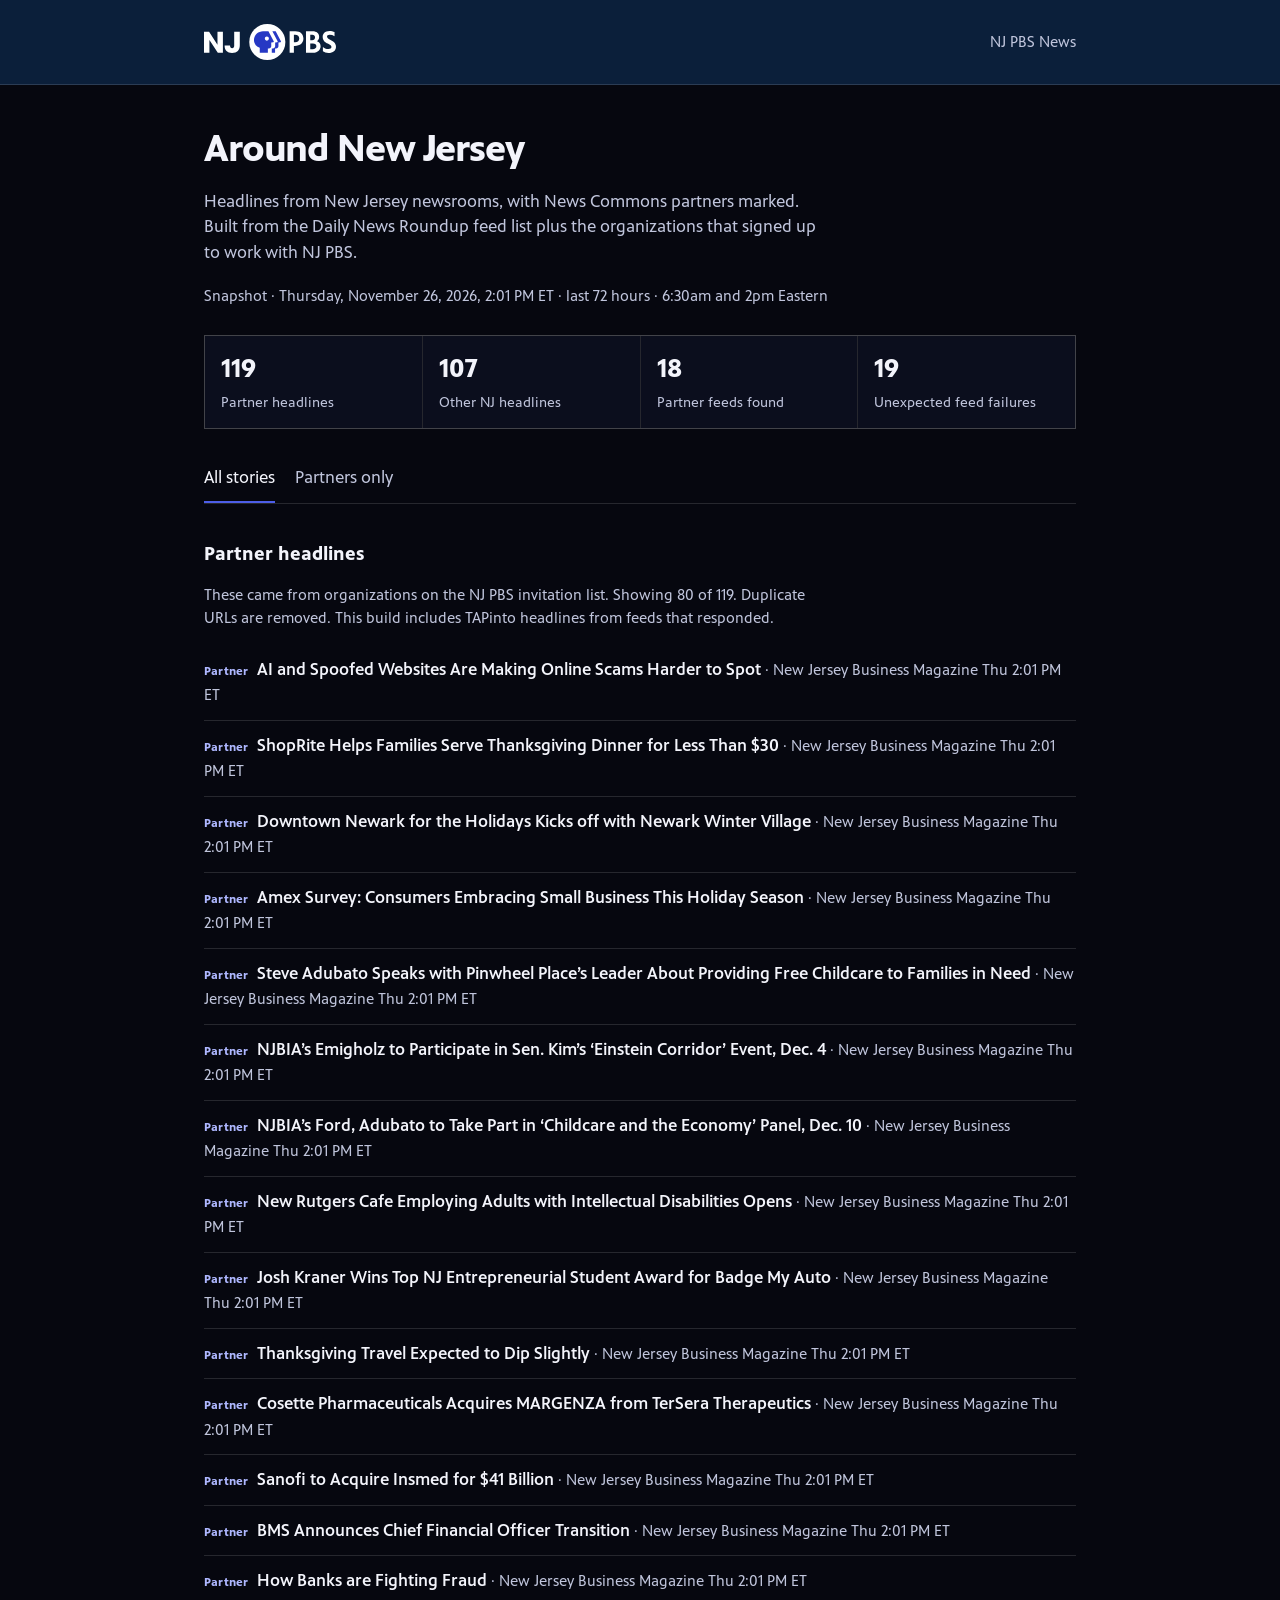
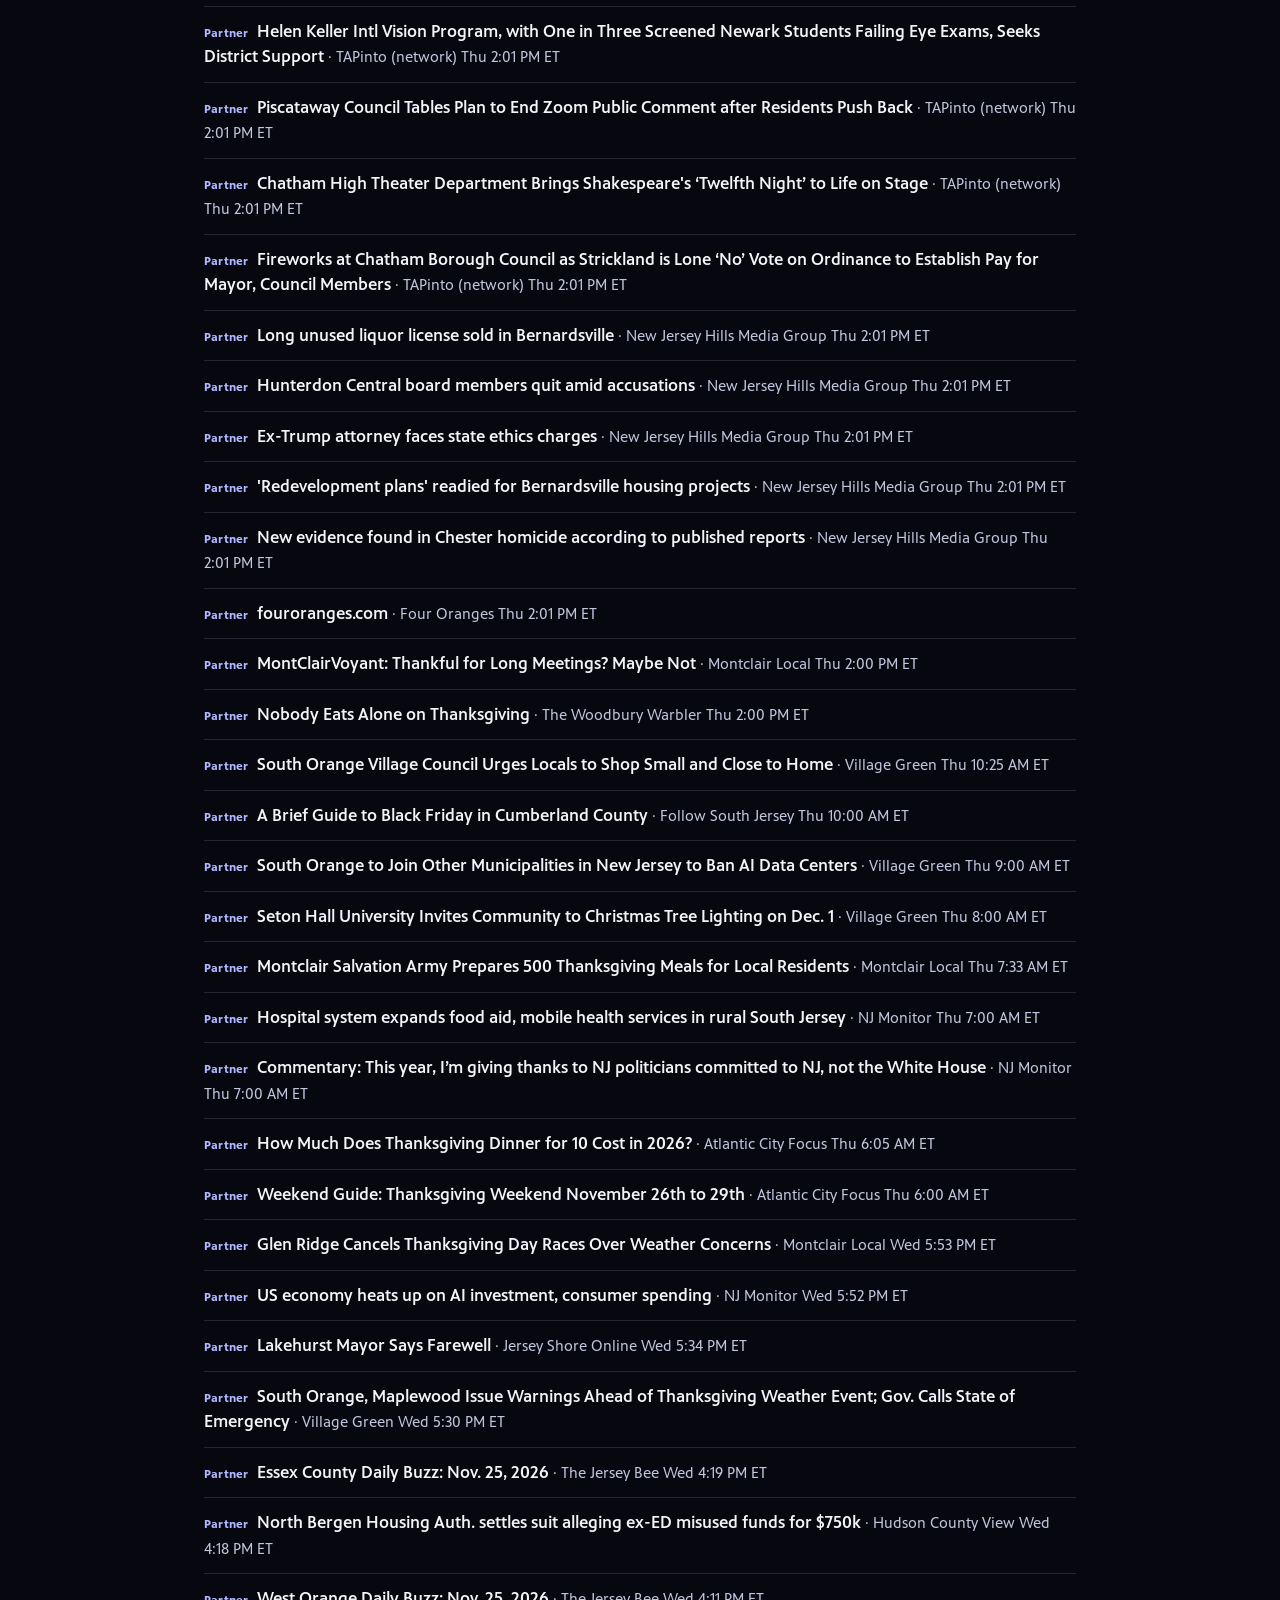
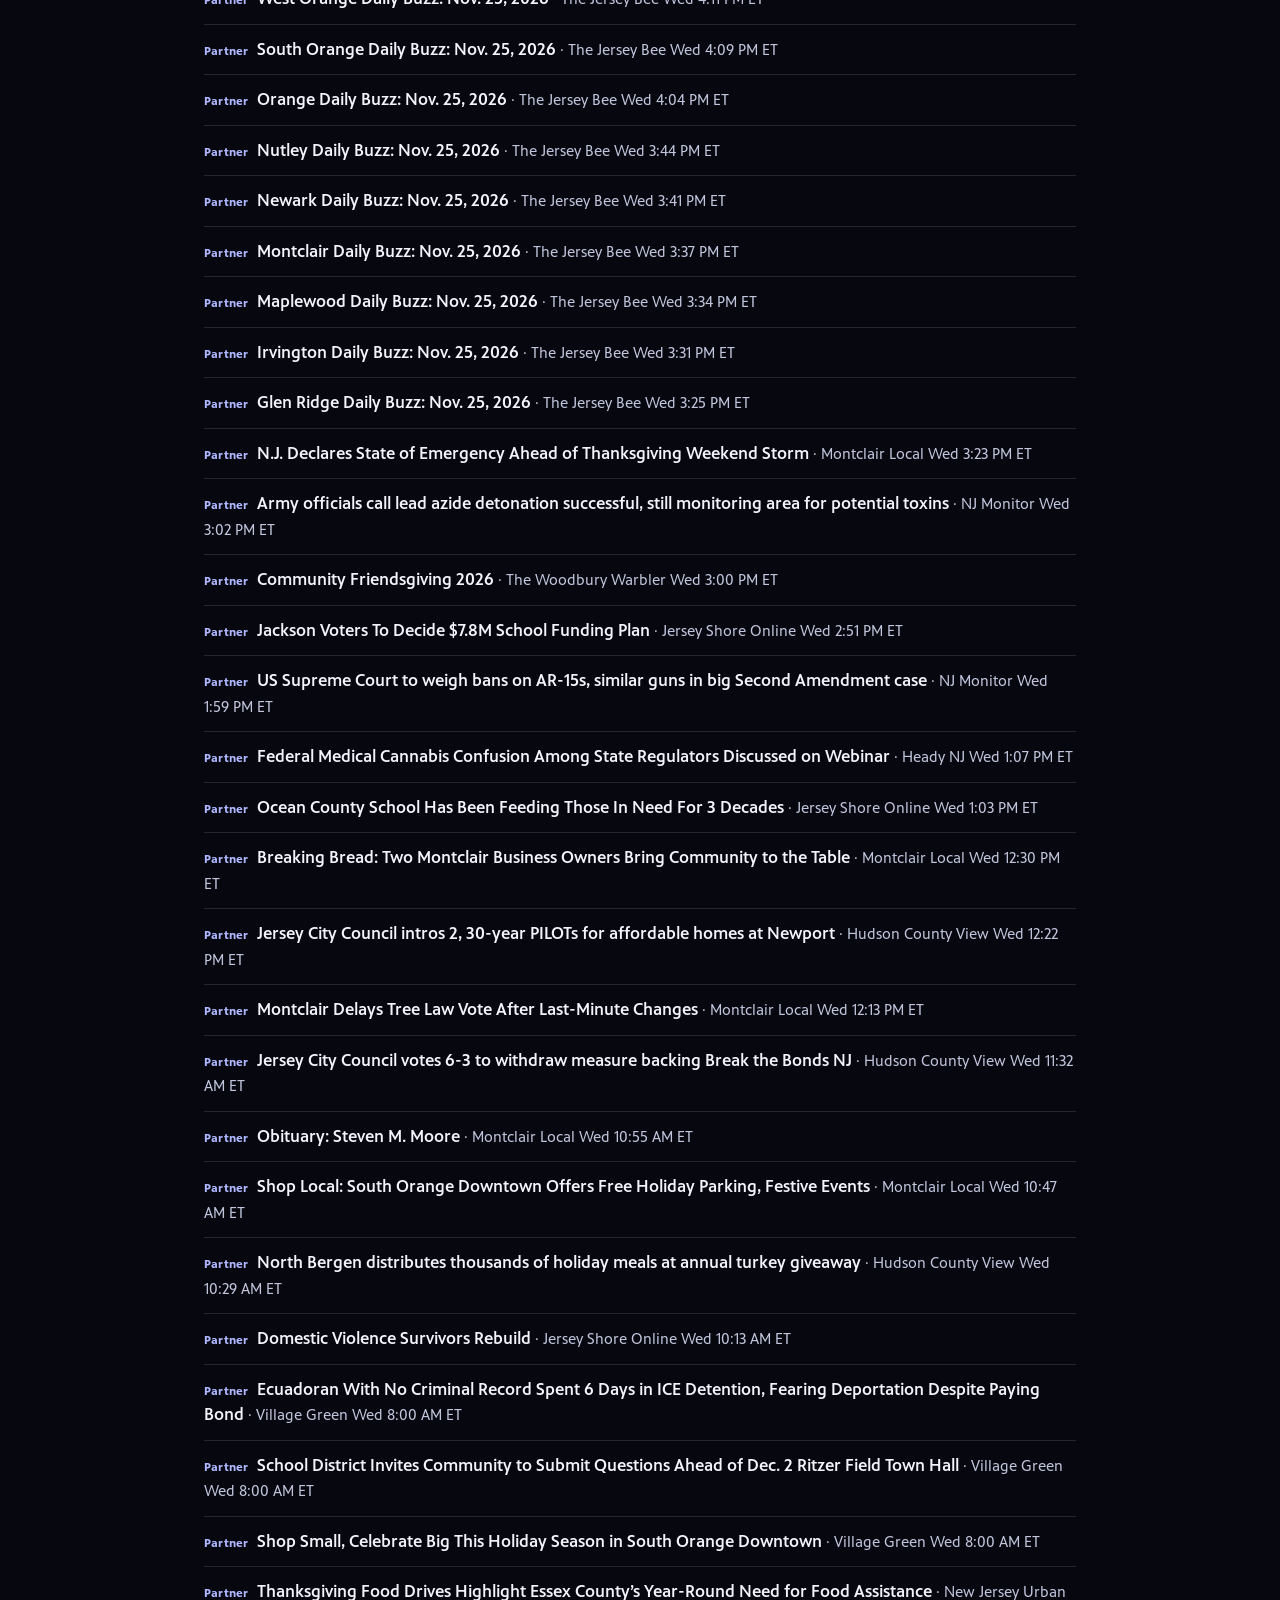
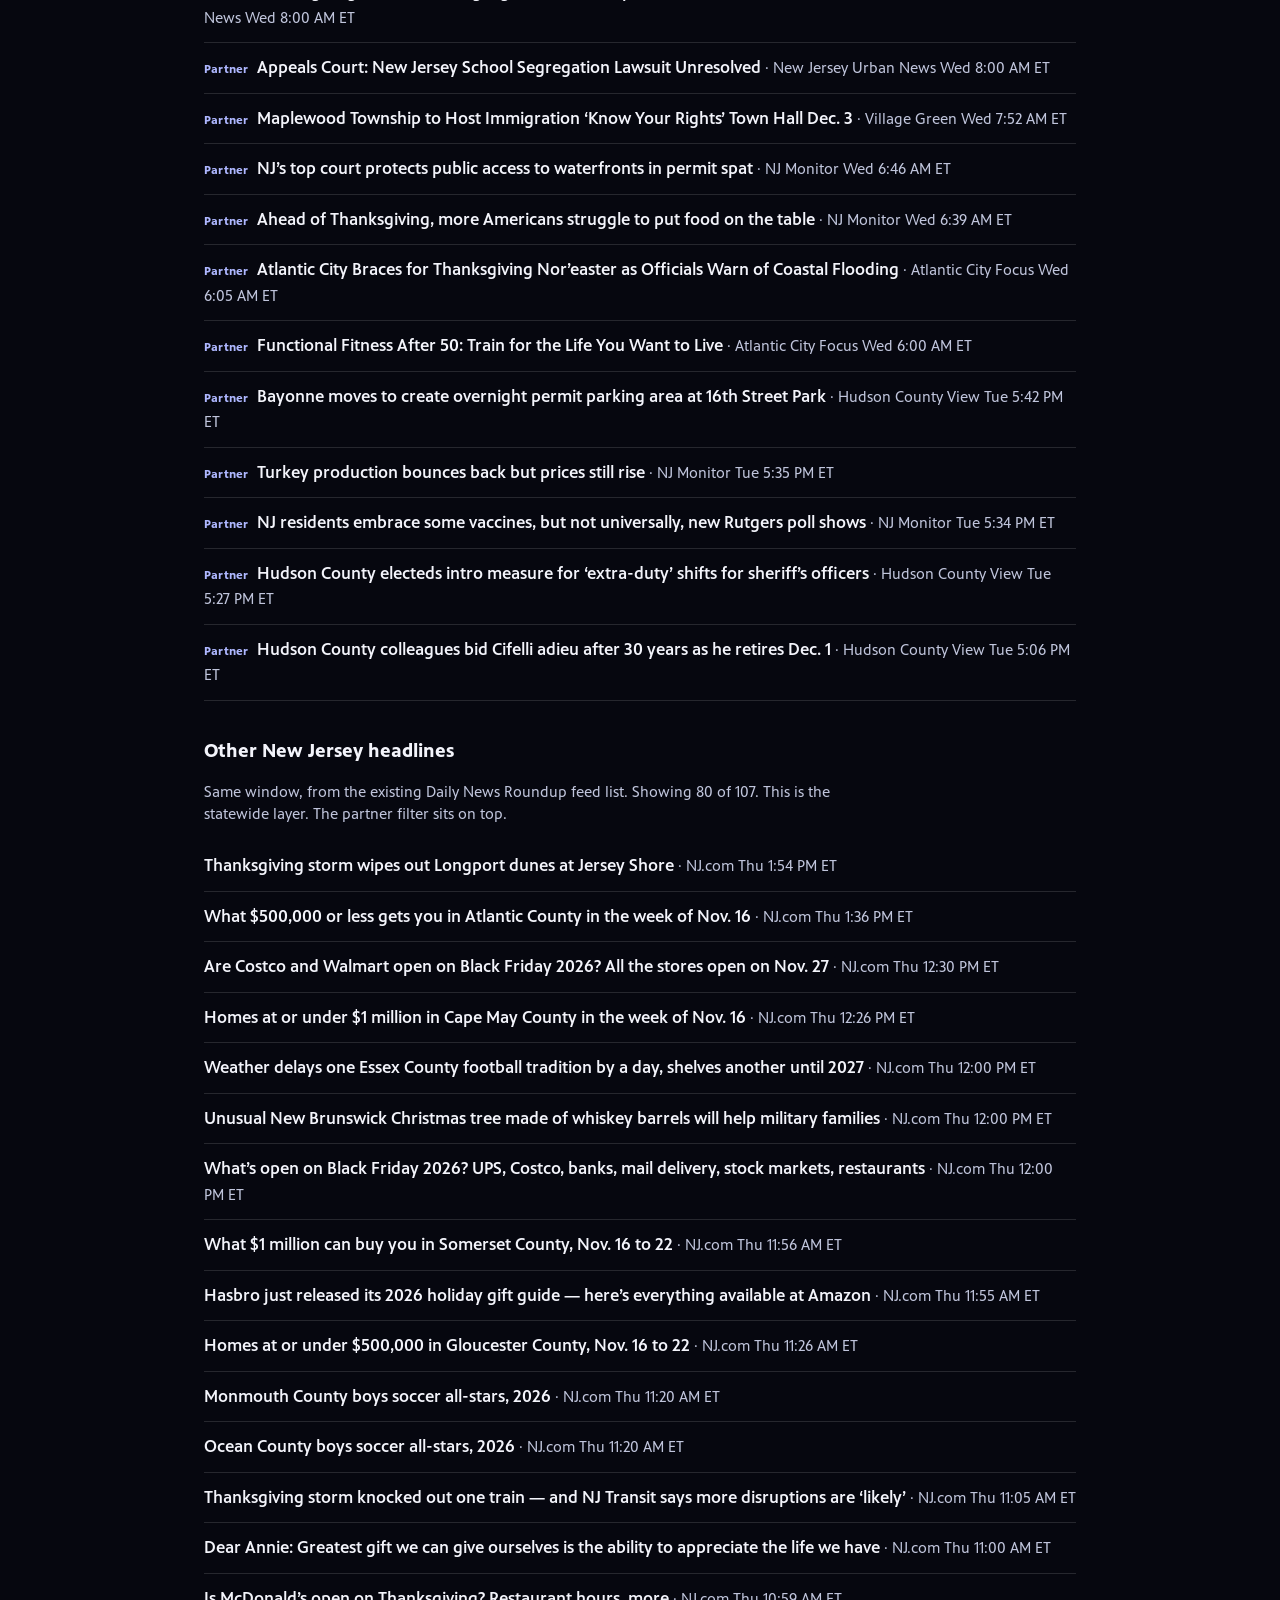
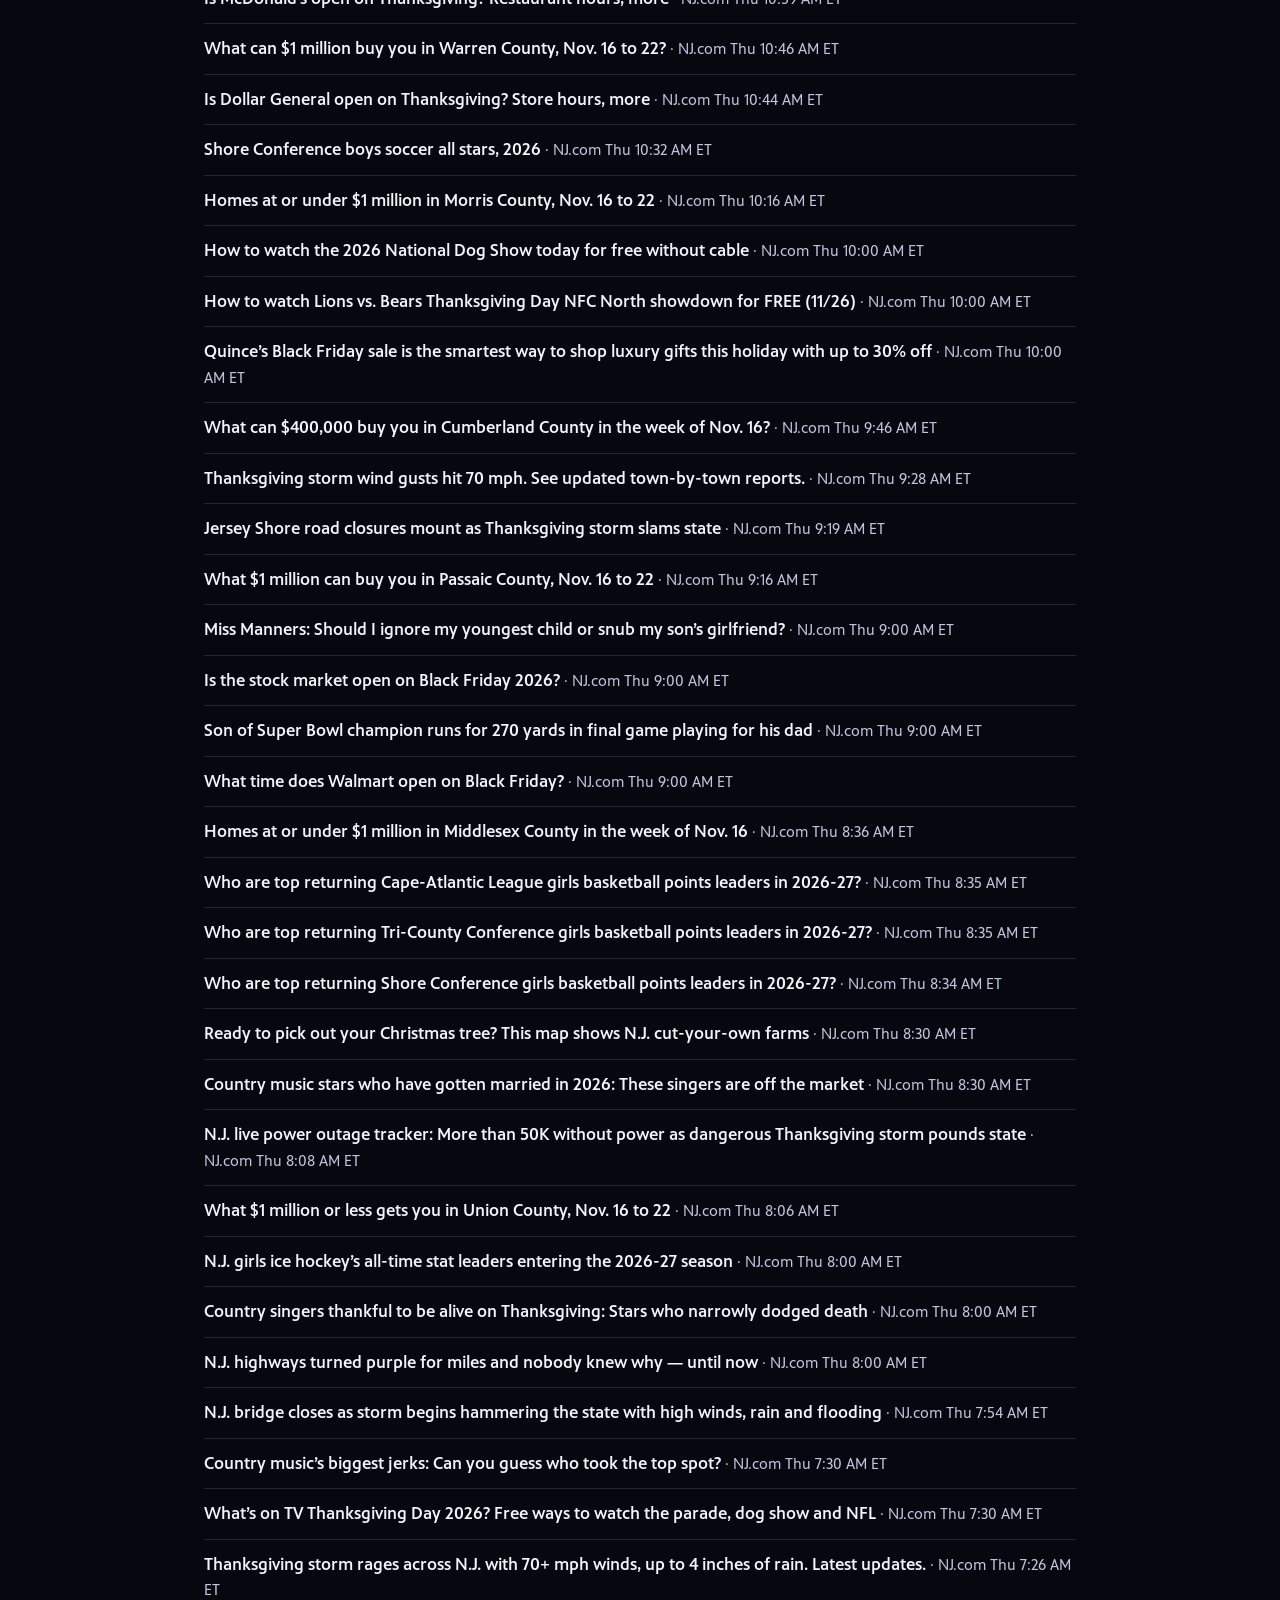
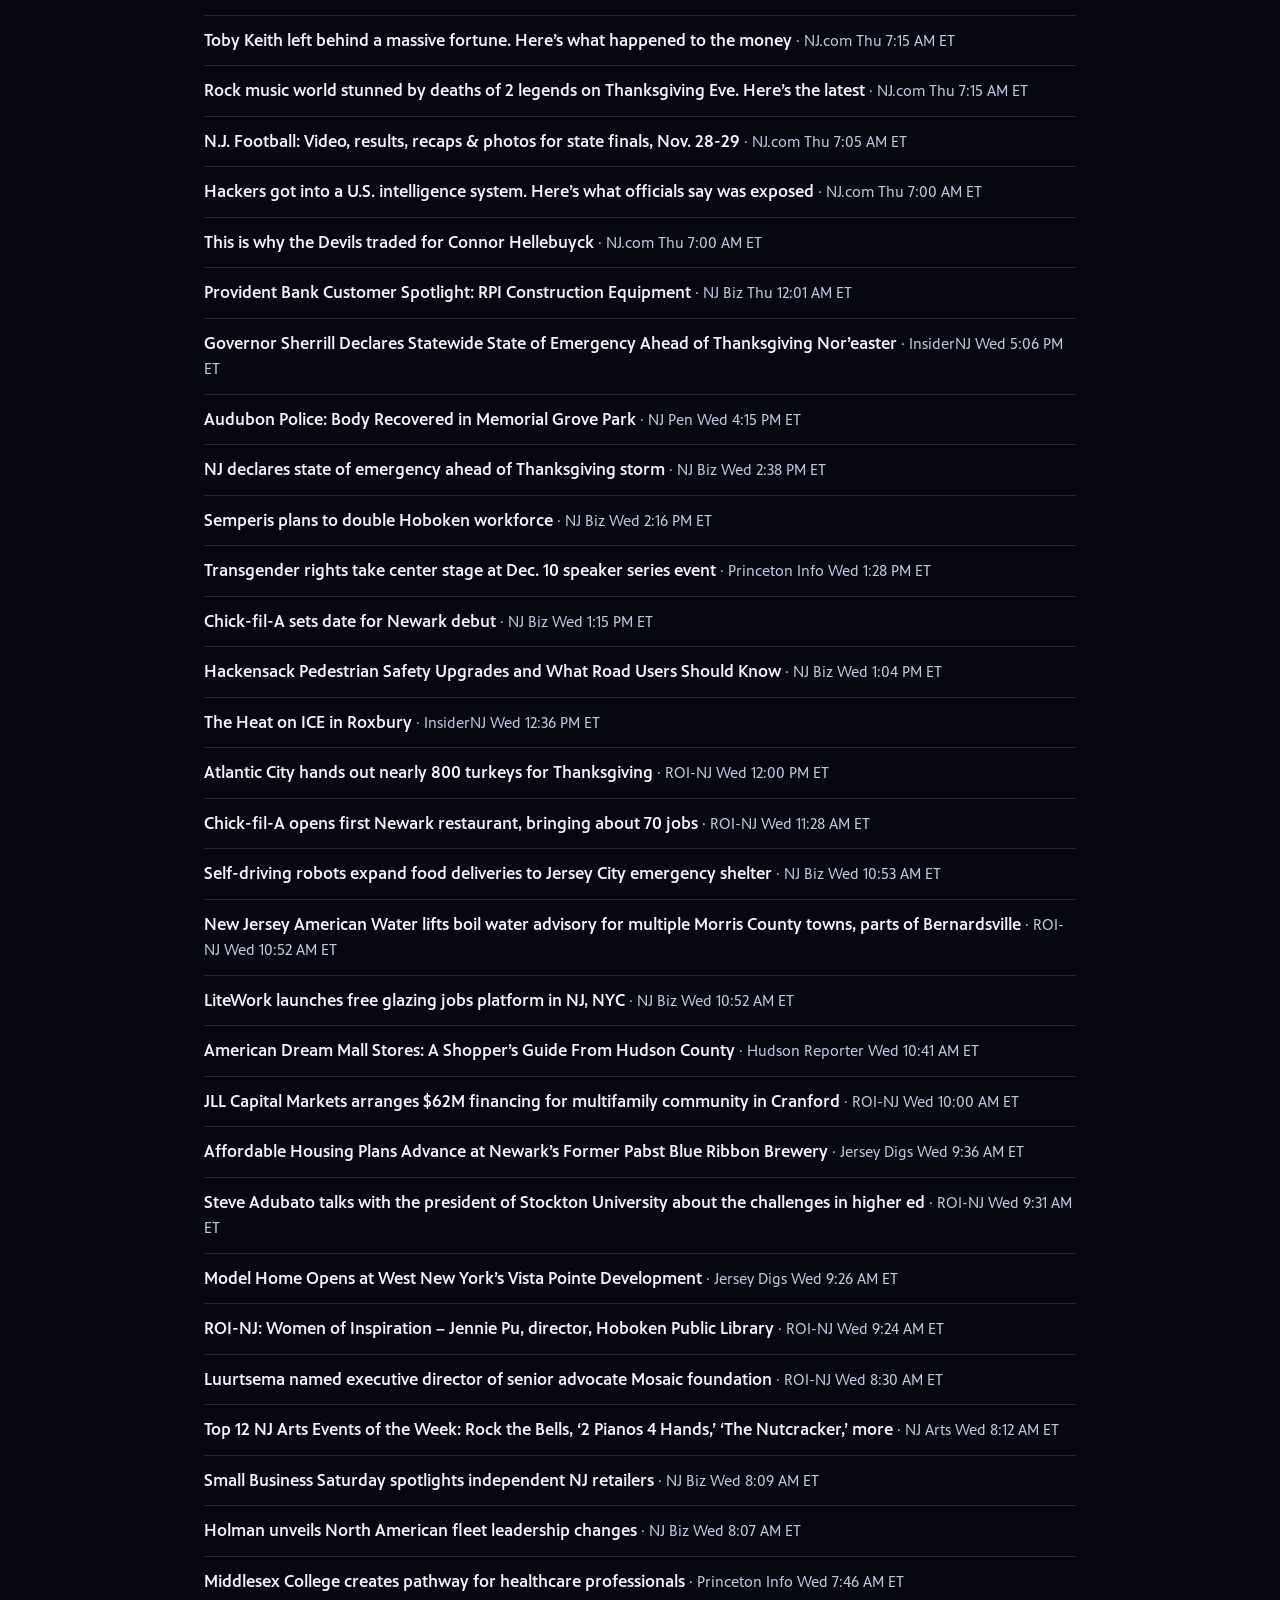
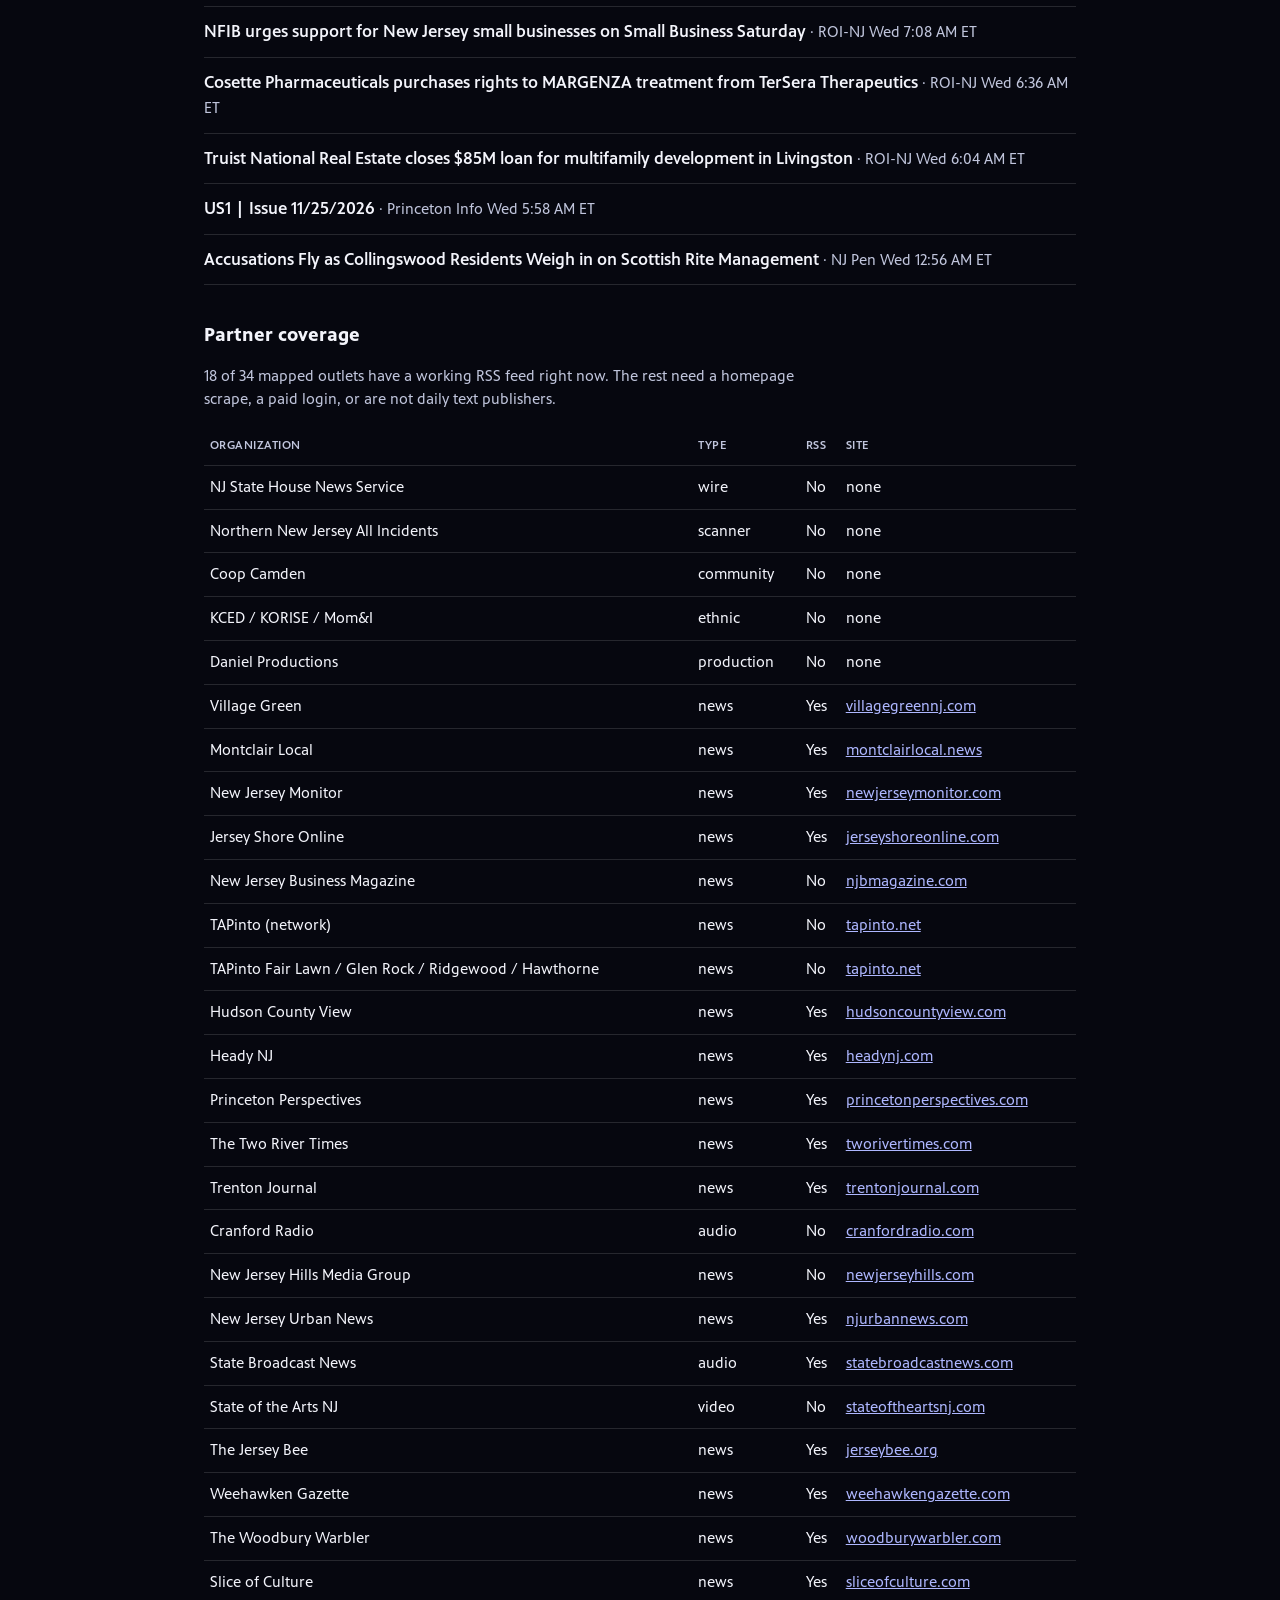
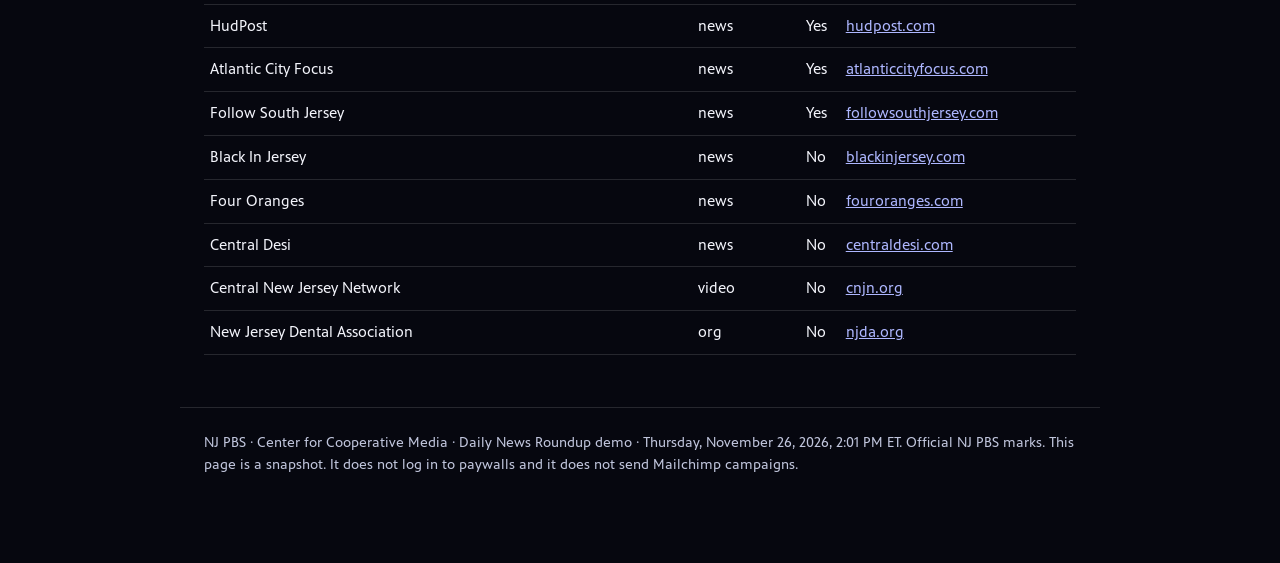
==== commit 5c587529: "Refresh Around New Jersey snapshot. [skip ci]" ====
--- a/snapshot.html
+++ b/snapshot.html
@@ -165,12 +165,12 @@
   <main>
     <h1>Around New Jersey</h1>
     <p class="lede">Headlines from New Jersey newsrooms, with News Commons partners marked. Built from the Daily News Roundup feed list plus the organizations that signed up to work with NJ PBS.</p>
-    <p class="meta">Snapshot · Thursday, November 26, 2026, 6:32 AM ET · last 72 hours · 6:30am and 2pm Eastern</p>
+    <p class="meta">Snapshot · Thursday, November 26, 2026, 2:01 PM ET · last 72 hours · 6:30am and 2pm Eastern</p>
     <div class="stats">
-      <div class="stat"><b>120</b><span>Partner headlines</span></div>
-      <div class="stat"><b>115</b><span>Other NJ headlines</span></div>
-      <div class="stat"><b>17</b><span>Partner feeds found</span></div>
-      <div class="stat"><b>20</b><span>Unexpected feed failures</span></div>
+      <div class="stat"><b>119</b><span>Partner headlines</span></div>
+      <div class="stat"><b>107</b><span>Other NJ headlines</span></div>
+      <div class="stat"><b>18</b><span>Partner feeds found</span></div>
+      <div class="stat"><b>19</b><span>Unexpected feed failures</span></div>
     </div>
     <div class="filters" role="group" aria-label="Filter headlines">
       <button type="button" data-filter="all" aria-pressed="true">All stories</button>
@@ -178,30 +178,43 @@
     </div>
     <section id="partner-block">
       <h2>Partner headlines</h2>
-      <p class="note">These came from organizations on the NJ PBS invitation list. Showing 80 of 120. Duplicate URLs are removed. This build includes TAPinto headlines from feeds that responded.</p>
+      <p class="note">These came from organizations on the NJ PBS invitation list. Showing 80 of 119. Duplicate URLs are removed. This build includes TAPinto headlines from feeds that responded.</p>
       <ul class="stories">
-<li class="is-partner"><span class="star" title="News Commons partner">Partner</span><a href="https://njbmagazine.com/njb-news-now/ai-and-spoofed-websites-are-making-online-scams-harder-to-spot/">AI and Spoofed Websites Are Making Online Scams Harder to Spot</a> <span class="src">New Jersey Business Magazine</span> <span class="when">Thu 6:31 AM ET</span></li>
-<li class="is-partner"><span class="star" title="News Commons partner">Partner</span><a href="https://njbmagazine.com/njb-news-now/shoprite-helps-families-serve-thanksgiving-dinner-for-less-than-30/">ShopRite Helps Families Serve Thanksgiving Dinner for Less Than $30</a> <span class="src">New Jersey Business Magazine</span> <span class="when">Thu 6:31 AM ET</span></li>
-<li class="is-partner"><span class="star" title="News Commons partner">Partner</span><a href="https://njbmagazine.com/njb-news-now/downtown-newark-for-the-holidays-kicks-off-with-newark-winter-village/">Downtown Newark for the Holidays Kicks off with Newark Winter Village</a> <span class="src">New Jersey Business Magazine</span> <span class="when">Thu 6:31 AM ET</span></li>
-<li class="is-partner"><span class="star" title="News Commons partner">Partner</span><a href="https://njbmagazine.com/njb-news-now/josh-kraner-wins-top-nj-entrepreneurial-student-award-for-badge-my-auto/">Josh Kraner Wins Top NJ Entrepreneurial Student Award for Badge My Auto</a> <span class="src">New Jersey Business Magazine</span> <span class="when">Thu 6:31 AM ET</span></li>
-<li class="is-partner"><span class="star" title="News Commons partner">Partner</span><a href="https://njbmagazine.com/njb-news-now/thanksgiving-travel-expected-to-dip-slightly/">Thanksgiving Travel Expected to Dip Slightly</a> <span class="src">New Jersey Business Magazine</span> <span class="when">Thu 6:31 AM ET</span></li>
-<li class="is-partner"><span class="star" title="News Commons partner">Partner</span><a href="https://njbmagazine.com/njb-news-now/cosette-pharmaceuticals-acquires-margenza-from-tersera-therapeutics/">Cosette Pharmaceuticals Acquires MARGENZA from TerSera Therapeutics</a> <span class="src">New Jersey Business Magazine</span> <span class="when">Thu 6:31 AM ET</span></li>
-<li class="is-partner"><span class="star" title="News Commons partner">Partner</span><a href="https://njbmagazine.com/njb-news-now/sanofi-to-acquire-insmed-for-41-billion/">Sanofi to Acquire Insmed for $41 Billion</a> <span class="src">New Jersey Business Magazine</span> <span class="when">Thu 6:31 AM ET</span></li>
-<li class="is-partner"><span class="star" title="News Commons partner">Partner</span><a href="https://njbmagazine.com/njb-news-now/bms-announces-chief-financial-officer-transition/">BMS Announces Chief Financial Officer Transition</a> <span class="src">New Jersey Business Magazine</span> <span class="when">Thu 6:31 AM ET</span></li>
-<li class="is-partner"><span class="star" title="News Commons partner">Partner</span><a href="https://njbmagazine.com/lessons-in-leadership/steve-adubatos-lessons-in-leadership-develop-a-leadership-pipeline/">Steve Adubato’s Lessons in Leadership: Develop a Leadership Pipeline</a> <span class="src">New Jersey Business Magazine</span> <span class="when">Thu 6:31 AM ET</span></li>
-<li class="is-partner"><span class="star" title="News Commons partner">Partner</span><a href="https://njbmagazine.com/special-sections/2026-nj-bankers-association-special-section/how-banks-are-fighting-fraud/">How Banks are Fighting Fraud</a> <span class="src">New Jersey Business Magazine</span> <span class="when">Thu 6:31 AM ET</span></li>
-<li class="is-partner"><span class="star" title="News Commons partner">Partner</span><a href="https://www.tapinto.net/towns/newark/sections/education/articles/helen-keller-intl-vision-program-with-one-in-three-screened-newark-students-failing-eye-exams-seeks-district-support">Helen Keller Intl Vision Program, with One in Three Screened Newark Students Failing Eye Exams, Seeks District Support</a> <span class="src">TAPinto (network)</span> <span class="when">Thu 6:31 AM ET</span></li>
-<li class="is-partner"><span class="star" title="News Commons partner">Partner</span><a href="https://www.tapinto.net/towns/piscataway/sections/government/articles/piscataway-council-tables-plan-to-end-zoom-public-comment-after-residents-push-back-3">Piscataway Council Tables Plan to End Zoom Public Comment after Residents Push Back</a> <span class="src">TAPinto (network)</span> <span class="when">Thu 6:31 AM ET</span></li>
-<li class="is-partner"><span class="star" title="News Commons partner">Partner</span><a href="https://www.tapinto.net/towns/chatham/sections/arts-and-entertainment/articles/chatham-high-theater-department-brings-shakespeare-s-twelfth-night-to-life-on-stage">Chatham High Theater Department Brings Shakespeare&#x27;s ‘Twelfth Night’ to Life on Stage</a> <span class="src">TAPinto (network)</span> <span class="when">Thu 6:31 AM ET</span></li>
-<li class="is-partner"><span class="star" title="News Commons partner">Partner</span><a href="https://www.tapinto.net/towns/chatham/sections/government/articles/fireworks-at-chatham-borough-council-as-strickland-is-lone-no-vote-on-ordinance-to-establish-pay-for-mayor-council-members">Fireworks at Chatham Borough Council as Strickland is Lone ‘No’ Vote on Ordinance to Establish Pay for Mayor, Council Members</a> <span class="src">TAPinto (network)</span> <span class="when">Thu 6:31 AM ET</span></li>
-<li class="is-partner"><span class="star" title="News Commons partner">Partner</span><a href="https://www.newjerseyhills.com/bernardsville_news/news/long-unused-liquor-license-sold-in-bernardsville/article_42884ac4-ac93-4f06-8c5c-312dcad838de.html">Long unused liquor license sold in Bernardsville</a> <span class="src">New Jersey Hills Media Group</span> <span class="when">Thu 6:31 AM ET</span></li>
-<li class="is-partner"><span class="star" title="News Commons partner">Partner</span><a href="https://www.newjerseyhills.com/hunterdon_review/news/hunterdon-central-board-members-quit-amid-accusations/article_5d8a1da5-ac5b-46d8-97d0-7ee46068a98b.html">Hunterdon Central board members quit amid accusations</a> <span class="src">New Jersey Hills Media Group</span> <span class="when">Thu 6:31 AM ET</span></li>
-<li class="is-partner"><span class="star" title="News Commons partner">Partner</span><a href="https://www.newjerseyhills.com/bernardsville_news/news/ex-trump-attorney-faces-state-ethics-charges/article_9a0e6efe-ef9a-42e8-9be1-c25bd6311acf.html">Ex-Trump attorney faces state ethics charges</a> <span class="src">New Jersey Hills Media Group</span> <span class="when">Thu 6:31 AM ET</span></li>
-<li class="is-partner"><span class="star" title="News Commons partner">Partner</span><a href="https://www.newjerseyhills.com/bernardsville_news/news/redevelopment-plans-readied-for-bernardsville-housing-projects/article_9aa485e3-54bd-4b9a-b121-cf8ac320b35b.html">&#x27;Redevelopment plans&#x27; readied for Bernardsville housing projects</a> <span class="src">New Jersey Hills Media Group</span> <span class="when">Thu 6:31 AM ET</span></li>
-<li class="is-partner"><span class="star" title="News Commons partner">Partner</span><a href="https://www.newjerseyhills.com/observer-tribune/news/new-evidence-found-in-chester-homicide-according-to-published-reports/article_38cc3582-d0ab-4915-a7e9-e45b3cab18cf.html">New evidence found in Chester homicide according to published reports</a> <span class="src">New Jersey Hills Media Group</span> <span class="when">Thu 6:31 AM ET</span></li>
-<li class="is-partner"><span class="star" title="News Commons partner">Partner</span><a href="http://www.squarespace.com/">fouroranges.com</a> <span class="src">Four Oranges</span> <span class="when">Thu 6:31 AM ET</span></li>
+<li class="is-partner"><span class="star" title="News Commons partner">Partner</span><a href="https://njbmagazine.com/njb-news-now/ai-and-spoofed-websites-are-making-online-scams-harder-to-spot/">AI and Spoofed Websites Are Making Online Scams Harder to Spot</a> <span class="src">New Jersey Business Magazine</span> <span class="when">Thu 2:01 PM ET</span></li>
+<li class="is-partner"><span class="star" title="News Commons partner">Partner</span><a href="https://njbmagazine.com/njb-news-now/shoprite-helps-families-serve-thanksgiving-dinner-for-less-than-30/">ShopRite Helps Families Serve Thanksgiving Dinner for Less Than $30</a> <span class="src">New Jersey Business Magazine</span> <span class="when">Thu 2:01 PM ET</span></li>
+<li class="is-partner"><span class="star" title="News Commons partner">Partner</span><a href="https://njbmagazine.com/njb-news-now/downtown-newark-for-the-holidays-kicks-off-with-newark-winter-village/">Downtown Newark for the Holidays Kicks off with Newark Winter Village</a> <span class="src">New Jersey Business Magazine</span> <span class="when">Thu 2:01 PM ET</span></li>
+<li class="is-partner"><span class="star" title="News Commons partner">Partner</span><a href="https://njbia.org/amex-survey-consumers-embracing-small-business-this-holiday-season/">Amex Survey: Consumers Embracing Small Business This Holiday Season</a> <span class="src">New Jersey Business Magazine</span> <span class="when">Thu 2:01 PM ET</span></li>
+<li class="is-partner"><span class="star" title="News Commons partner">Partner</span><a href="https://njbia.org/steve-adubato-speaks-with-pinwheel-places-leader-about-providing-free-childcare-to-families-in-need/">Steve Adubato Speaks with Pinwheel Place’s Leader About Providing Free Childcare to Families in Need</a> <span class="src">New Jersey Business Magazine</span> <span class="when">Thu 2:01 PM ET</span></li>
+<li class="is-partner"><span class="star" title="News Commons partner">Partner</span><a href="https://njbia.org/njbias-emigholz-to-participate-in-sen-kims-einstein-corridor-event-dec-4/">NJBIA’s Emigholz to Participate in Sen. Kim’s ‘Einstein Corridor’ Event, Dec. 4</a> <span class="src">New Jersey Business Magazine</span> <span class="when">Thu 2:01 PM ET</span></li>
+<li class="is-partner"><span class="star" title="News Commons partner">Partner</span><a href="https://njbia.org/njbias-ford-adubato-to-take-part-in-childcare-and-the-economy-panel-dec-10/">NJBIA’s Ford, Adubato to Take Part in ‘Childcare and the Economy’ Panel, Dec. 10</a> <span class="src">New Jersey Business Magazine</span> <span class="when">Thu 2:01 PM ET</span></li>
+<li class="is-partner"><span class="star" title="News Commons partner">Partner</span><a href="https://njbia.org/new-rutgers-cafe-employing-adults-with-intellectual-disabilities-opens/">New Rutgers Cafe Employing Adults with Intellectual Disabilities Opens</a> <span class="src">New Jersey Business Magazine</span> <span class="when">Thu 2:01 PM ET</span></li>
+<li class="is-partner"><span class="star" title="News Commons partner">Partner</span><a href="https://njbmagazine.com/njb-news-now/josh-kraner-wins-top-nj-entrepreneurial-student-award-for-badge-my-auto/">Josh Kraner Wins Top NJ Entrepreneurial Student Award for Badge My Auto</a> <span class="src">New Jersey Business Magazine</span> <span class="when">Thu 2:01 PM ET</span></li>
+<li class="is-partner"><span class="star" title="News Commons partner">Partner</span><a href="https://njbmagazine.com/njb-news-now/thanksgiving-travel-expected-to-dip-slightly/">Thanksgiving Travel Expected to Dip Slightly</a> <span class="src">New Jersey Business Magazine</span> <span class="when">Thu 2:01 PM ET</span></li>
+<li class="is-partner"><span class="star" title="News Commons partner">Partner</span><a href="https://njbmagazine.com/njb-news-now/cosette-pharmaceuticals-acquires-margenza-from-tersera-therapeutics/">Cosette Pharmaceuticals Acquires MARGENZA from TerSera Therapeutics</a> <span class="src">New Jersey Business Magazine</span> <span class="when">Thu 2:01 PM ET</span></li>
+<li class="is-partner"><span class="star" title="News Commons partner">Partner</span><a href="https://njbmagazine.com/njb-news-now/sanofi-to-acquire-insmed-for-41-billion/">Sanofi to Acquire Insmed for $41 Billion</a> <span class="src">New Jersey Business Magazine</span> <span class="when">Thu 2:01 PM ET</span></li>
+<li class="is-partner"><span class="star" title="News Commons partner">Partner</span><a href="https://njbmagazine.com/njb-news-now/bms-announces-chief-financial-officer-transition/">BMS Announces Chief Financial Officer Transition</a> <span class="src">New Jersey Business Magazine</span> <span class="when">Thu 2:01 PM ET</span></li>
+<li class="is-partner"><span class="star" title="News Commons partner">Partner</span><a href="https://njbmagazine.com/special-sections/2026-nj-bankers-association-special-section/how-banks-are-fighting-fraud/">How Banks are Fighting Fraud</a> <span class="src">New Jersey Business Magazine</span> <span class="when">Thu 2:01 PM ET</span></li>
+<li class="is-partner"><span class="star" title="News Commons partner">Partner</span><a href="https://www.tapinto.net/towns/newark/sections/education/articles/helen-keller-intl-vision-program-with-one-in-three-screened-newark-students-failing-eye-exams-seeks-district-support">Helen Keller Intl Vision Program, with One in Three Screened Newark Students Failing Eye Exams, Seeks District Support</a> <span class="src">TAPinto (network)</span> <span class="when">Thu 2:01 PM ET</span></li>
+<li class="is-partner"><span class="star" title="News Commons partner">Partner</span><a href="https://www.tapinto.net/towns/piscataway/sections/government/articles/piscataway-council-tables-plan-to-end-zoom-public-comment-after-residents-push-back-3">Piscataway Council Tables Plan to End Zoom Public Comment after Residents Push Back</a> <span class="src">TAPinto (network)</span> <span class="when">Thu 2:01 PM ET</span></li>
+<li class="is-partner"><span class="star" title="News Commons partner">Partner</span><a href="https://www.tapinto.net/towns/chatham/sections/arts-and-entertainment/articles/chatham-high-theater-department-brings-shakespeare-s-twelfth-night-to-life-on-stage">Chatham High Theater Department Brings Shakespeare&#x27;s ‘Twelfth Night’ to Life on Stage</a> <span class="src">TAPinto (network)</span> <span class="when">Thu 2:01 PM ET</span></li>
+<li class="is-partner"><span class="star" title="News Commons partner">Partner</span><a href="https://www.tapinto.net/towns/chatham/sections/government/articles/fireworks-at-chatham-borough-council-as-strickland-is-lone-no-vote-on-ordinance-to-establish-pay-for-mayor-council-members">Fireworks at Chatham Borough Council as Strickland is Lone ‘No’ Vote on Ordinance to Establish Pay for Mayor, Council Members</a> <span class="src">TAPinto (network)</span> <span class="when">Thu 2:01 PM ET</span></li>
+<li class="is-partner"><span class="star" title="News Commons partner">Partner</span><a href="https://www.newjerseyhills.com/bernardsville_news/news/long-unused-liquor-license-sold-in-bernardsville/article_42884ac4-ac93-4f06-8c5c-312dcad838de.html">Long unused liquor license sold in Bernardsville</a> <span class="src">New Jersey Hills Media Group</span> <span class="when">Thu 2:01 PM ET</span></li>
+<li class="is-partner"><span class="star" title="News Commons partner">Partner</span><a href="https://www.newjerseyhills.com/hunterdon_review/news/hunterdon-central-board-members-quit-amid-accusations/article_5d8a1da5-ac5b-46d8-97d0-7ee46068a98b.html">Hunterdon Central board members quit amid accusations</a> <span class="src">New Jersey Hills Media Group</span> <span class="when">Thu 2:01 PM ET</span></li>
+<li class="is-partner"><span class="star" title="News Commons partner">Partner</span><a href="https://www.newjerseyhills.com/bernardsville_news/news/ex-trump-attorney-faces-state-ethics-charges/article_9a0e6efe-ef9a-42e8-9be1-c25bd6311acf.html">Ex-Trump attorney faces state ethics charges</a> <span class="src">New Jersey Hills Media Group</span> <span class="when">Thu 2:01 PM ET</span></li>
+<li class="is-partner"><span class="star" title="News Commons partner">Partner</span><a href="https://www.newjerseyhills.com/bernardsville_news/news/redevelopment-plans-readied-for-bernardsville-housing-projects/article_9aa485e3-54bd-4b9a-b121-cf8ac320b35b.html">&#x27;Redevelopment plans&#x27; readied for Bernardsville housing projects</a> <span class="src">New Jersey Hills Media Group</span> <span class="when">Thu 2:01 PM ET</span></li>
+<li class="is-partner"><span class="star" title="News Commons partner">Partner</span><a href="https://www.newjerseyhills.com/observer-tribune/news/new-evidence-found-in-chester-homicide-according-to-published-reports/article_38cc3582-d0ab-4915-a7e9-e45b3cab18cf.html">New evidence found in Chester homicide according to published reports</a> <span class="src">New Jersey Hills Media Group</span> <span class="when">Thu 2:01 PM ET</span></li>
+<li class="is-partner"><span class="star" title="News Commons partner">Partner</span><a href="http://www.squarespace.com/">fouroranges.com</a> <span class="src">Four Oranges</span> <span class="when">Thu 2:01 PM ET</span></li>
+<li class="is-partner"><span class="star" title="News Commons partner">Partner</span><a href="https://montclairlocal.news/2026/11/montclairvoyant-thankful-for-long-meetings-maybe-not/">MontClairVoyant: Thankful for Long Meetings? Maybe Not</a> <span class="src">Montclair Local</span> <span class="when">Thu 2:00 PM ET</span></li>
+<li class="is-partner"><span class="star" title="News Commons partner">Partner</span><a href="https://woodburywarbler.com/event/nobody-eats-alone-on-thanksgiving/">Nobody Eats Alone on Thanksgiving</a> <span class="src">The Woodbury Warbler</span> <span class="when">Thu 2:00 PM ET</span></li>
+<li class="is-partner"><span class="star" title="News Commons partner">Partner</span><a href="https://villagegreennj.com/business/south-orange-village-council-urges-locals-to-shop-small-and-close-to-home/">South Orange Village Council Urges Locals to Shop Small and Close to Home</a> <span class="src">Village Green</span> <span class="when">Thu 10:25 AM ET</span></li>
+<li class="is-partner"><span class="star" title="News Commons partner">Partner</span><a href="https://followsouthjersey.com/2026/11/26/a-brief-guide-to-black-friday-in-cumberland-county/?utm_source=rss&amp;utm_medium=rss&amp;utm_campaign=a-brief-guide-to-black-friday-in-cumberland-county">A Brief Guide to Black Friday in Cumberland County</a> <span class="src">Follow South Jersey</span> <span class="when">Thu 10:00 AM ET</span></li>
+<li class="is-partner"><span class="star" title="News Commons partner">Partner</span><a href="https://villagegreennj.com/uncategorized/south-orange-to-join-other-municipalities-in-new-jersey-to-ban-ai-data-centers/">South Orange to Join Other Municipalities in New Jersey to Ban AI Data Centers</a> <span class="src">Village Green</span> <span class="when">Thu 9:00 AM ET</span></li>
+<li class="is-partner"><span class="star" title="News Commons partner">Partner</span><a href="https://villagegreennj.com/community/seton-hall-university-invites-community-to-christmas-tree-lighting-on-dec-1/">Seton Hall University Invites Community to Christmas Tree Lighting on Dec. 1</a> <span class="src">Village Green</span> <span class="when">Thu 8:00 AM ET</span></li>
+<li class="is-partner"><span class="star" title="News Commons partner">Partner</span><a href="https://montclairlocal.news/2026/11/montclair-salvation-army-prepares-500-thanksgiving-meals-for-local-residents/">Montclair Salvation Army Prepares 500 Thanksgiving Meals for Local Residents</a> <span class="src">Montclair Local</span> <span class="when">Thu 7:33 AM ET</span></li>
+<li class="is-partner"><span class="star" title="News Commons partner">Partner</span><a href="https://newjerseymonitor.com/2026/11/26/hospital-system-expands-food-aid-mobile-health-services-in-rural-south-jersey/">Hospital system expands food aid, mobile health services in rural South Jersey</a> <span class="src">NJ Monitor</span> <span class="when">Thu 7:00 AM ET</span></li>
+<li class="is-partner"><span class="star" title="News Commons partner">Partner</span><a href="https://newjerseymonitor.com/2026/11/26/this-year-im-giving-thanks-to-nj-politicians-committed-to-nj-not-the-white-house/">Commentary: This year, I’m giving thanks to NJ politicians committed to NJ, not the White House</a> <span class="src">NJ Monitor</span> <span class="when">Thu 7:00 AM ET</span></li>
 <li class="is-partner"><span class="star" title="News Commons partner">Partner</span><a href="https://www.atlanticcityfocus.com/how-much-does-thanksgiving-dinner-for-10-cost-in-2026/">How Much Does Thanksgiving Dinner for 10 Cost in 2026?</a> <span class="src">Atlantic City Focus</span> <span class="when">Thu 6:05 AM ET</span></li>
-<li class="is-partner"><span class="star" title="News Commons partner">Partner</span><a href="https://www.atlanticcityfocus.com/weekend-guide-november-thanksgiving-weekend-november-26th-to-29th/">Weekend Guide November Thanksgiving Weekend November 26th to 29th</a> <span class="src">Atlantic City Focus</span> <span class="when">Thu 6:00 AM ET</span></li>
+<li class="is-partner"><span class="star" title="News Commons partner">Partner</span><a href="https://www.atlanticcityfocus.com/weekend-guide-november-thanksgiving-weekend-november-26th-to-29th/">Weekend Guide: Thanksgiving Weekend November 26th to 29th</a> <span class="src">Atlantic City Focus</span> <span class="when">Thu 6:00 AM ET</span></li>
 <li class="is-partner"><span class="star" title="News Commons partner">Partner</span><a href="https://montclairlocal.news/2026/11/glen-ridge-cancels-thanksgiving-day-races-over-weather-concerns/">Glen Ridge Cancels Thanksgiving Day Races Over Weather Concerns</a> <span class="src">Montclair Local</span> <span class="when">Wed 5:53 PM ET</span></li>
 <li class="is-partner"><span class="star" title="News Commons partner">Partner</span><a href="https://newjerseymonitor.com/2026/11/25/repub/us-economy-consumer-spending/">US economy heats up on AI investment, consumer spending</a> <span class="src">NJ Monitor</span> <span class="when">Wed 5:52 PM ET</span></li>
 <li class="is-partner"><span class="star" title="News Commons partner">Partner</span><a href="https://www.jerseyshoreonline.com/manchester/lakehurst-mayor-says-farewell/">Lakehurst Mayor Says Farewell</a> <span class="src">Jersey Shore Online</span> <span class="when">Wed 5:34 PM ET</span></li>
@@ -247,76 +260,63 @@
 <li class="is-partner"><span class="star" title="News Commons partner">Partner</span><a href="https://newjerseymonitor.com/2026/11/24/nj-rutgers-poll-vaccines/">NJ residents embrace some vaccines, but not universally, new Rutgers poll shows</a> <span class="src">NJ Monitor</span> <span class="when">Tue 5:34 PM ET</span></li>
 <li class="is-partner"><span class="star" title="News Commons partner">Partner</span><a href="https://hudsoncountyview.com/hudson-county-electeds-intro-measure-for-extra-duty-shifts-for-sheriffs-officers/">Hudson County electeds intro measure for ‘extra-duty’ shifts for sheriff’s officers</a> <span class="src">Hudson County View</span> <span class="when">Tue 5:27 PM ET</span></li>
 <li class="is-partner"><span class="star" title="News Commons partner">Partner</span><a href="https://hudsoncountyview.com/hudson-county-colleagues-bid-cifelli-adieu-after-30-years-as-he-retires-dec-1/">Hudson County colleagues bid Cifelli adieu after 30 years as he retires Dec. 1</a> <span class="src">Hudson County View</span> <span class="when">Tue 5:06 PM ET</span></li>
-<li class="is-partner"><span class="star" title="News Commons partner">Partner</span><a href="https://villagegreennj.com/towns/maplewood/south-orange-to-join-maplewood-and-millburn-in-asking-county-to-reduce-wyoming-ave-speed-limit-to-25-mph/">South Orange to Join Maplewood and Millburn in Asking County to Reduce Wyoming Ave Speed Limit to 25 MPH</a> <span class="src">Village Green</span> <span class="when">Tue 4:37 PM ET</span></li>
-<li class="is-partner"><span class="star" title="News Commons partner">Partner</span><a href="https://hudsoncountyview.com/zuppa-calls-on-solomon-admin-to-support-new-jersey-city-library-proposal/">Zuppa calls on Solomon admin to support new Jersey City library proposal</a> <span class="src">Hudson County View</span> <span class="when">Tue 4:29 PM ET</span></li>
-<li class="is-partner"><span class="star" title="News Commons partner">Partner</span><a href="https://www.jerseyshoreonline.com/toms-river/a-look-inside-a-code-blue-warming-center/">A Look Inside A Code Blue Warming Center</a> <span class="src">Jersey Shore Online</span> <span class="when">Tue 4:18 PM ET</span></li>
-<li class="is-partner"><span class="star" title="News Commons partner">Partner</span><a href="https://headynj.com/breaking/redman-coming-to-recently-opened-sage-dispensary-in-mt-laurel-on-green-wednesday/">Redman Coming to Recently Opened Sage Dispensary in Mt. Laurel on Green Wednesday</a> <span class="src">Heady NJ</span> <span class="when">Tue 3:56 PM ET</span></li>
-<li class="is-partner"><span class="star" title="News Commons partner">Partner</span><a href="https://montclairlocal.news/2026/11/montclair-school-district-settles-lawsuit-filed-by-teacher-fired-after-seeking-treatment-for-depression/">Montclair School District Settles Lawsuit Filed by Teacher Fired After Seeking Treatment for Depression</a> <span class="src">Montclair Local</span> <span class="when">Tue 3:50 PM ET</span></li>
-<li class="is-partner"><span class="star" title="News Commons partner">Partner</span><a href="https://hudsoncountyview.com/jabbour-establishes-new-hoboken-rec-committee-in-light-of-basketball-changes/">Jabbour establishes new Hoboken rec committee in light of basketball changes</a> <span class="src">Hudson County View</span> <span class="when">Tue 3:23 PM ET</span></li>
-<li class="is-partner"><span class="star" title="News Commons partner">Partner</span><a href="https://www.jerseyshoreonline.com/ocean-county/brick-burglary-suspect-now-charged-in-two-jackson-break-ins/">Brick Burglary Suspect Now Charged In Two Jackson Break-Ins</a> <span class="src">Jersey Shore Online</span> <span class="when">Tue 3:12 PM ET</span></li>
-<li class="is-partner"><span class="star" title="News Commons partner">Partner</span><a href="https://www.jerseyshoreonline.com/berkeley/two-hospitalized-after-head-on-crash-in-ocean-county/">Two Hospitalized After Head-On Crash In Ocean County</a> <span class="src">Jersey Shore Online</span> <span class="when">Tue 2:46 PM ET</span></li>
-<li class="is-partner"><span class="star" title="News Commons partner">Partner</span><a href="https://hudsoncountyview.com/jersey-city-council-may-vote-on-supporting-break-the-bonds-nj-campaign/">Jersey City Council may vote on supporting Break the Bonds NJ campaign</a> <span class="src">Hudson County View</span> <span class="when">Tue 2:45 PM ET</span></li>
-<li class="is-partner"><span class="star" title="News Commons partner">Partner</span><a href="https://montclairlocal.news/2026/11/montclair-property-reval-begins-in-january-what-you-need-to-know/">Montclair Property Reval Begins in January: What You Need to Know</a> <span class="src">Montclair Local</span> <span class="when">Tue 1:44 PM ET</span></li>
-<li class="is-partner"><span class="star" title="News Commons partner">Partner</span><a href="https://newjerseymonitor.com/2026/11/24/repub/democrats-investigations-trump/">Democrats plan investigations of Trump. Here’s how his Justice Department is fighting back.</a> <span class="src">NJ Monitor</span> <span class="when">Tue 1:38 PM ET</span></li>
-<li class="is-partner"><span class="star" title="News Commons partner">Partner</span><a href="https://headynj.com/cannabis-events/nj-budtenders-ball-2026-cannabis-awards-show-coming-up-december-18th/">NJ Budtender’s Ball 2026 Cannabis Awards Show Coming Up December 18th</a> <span class="src">Heady NJ</span> <span class="when">Tue 1:01 PM ET</span></li>
-<li class="is-partner"><span class="star" title="News Commons partner">Partner</span><a href="https://www.jerseyshoreonline.com/howell/food-donations-fill-football-field/">Food Donations Fill Football Field</a> <span class="src">Jersey Shore Online</span> <span class="when">Tue 12:52 PM ET</span></li>
       </ul>
     </section>
     <section id="other-block">
       <h2>Other New Jersey headlines</h2>
-      <p class="note">Same window, from the existing Daily News Roundup feed list. Showing 80 of 115. This is the statewide layer. The partner filter sits on top.</p>
+      <p class="note">Same window, from the existing Daily News Roundup feed list. Showing 80 of 107. This is the statewide layer. The partner filter sits on top.</p>
       <ul class="stories">
-<li class="is-other"><a href="https://www.nj.com/tv/2026/11/is-the-macys-thanksgiving-day-parade-2026-on-peacock-only-if-you-have-the-right-plan.html">Is the Macy’s Thanksgiving Day Parade 2026 on Peacock? Only if you have the right plan</a> <span class="src">NJ.com</span> <span class="when">Thu 6:30 AM ET</span></li>
-<li class="is-other"><a href="https://www.nj.com/entertainment/2026/11/we-almost-died-how-country-musics-most-popular-group-dodged-death-twice-in-a-year.html">‘We almost died’: How country music’s most popular group dodged death twice in a year</a> <span class="src">NJ.com</span> <span class="when">Thu 6:30 AM ET</span></li>
-<li class="is-other"><a href="https://www.nj.com/highschoolsports/2026/11/who-are-top-returning-union-county-conference-girls-basketball-points-leaders-in-2026-27.html">Who are top returning Union County Conference girls basketball points leaders in 2026-27?</a> <span class="src">NJ.com</span> <span class="when">Thu 6:20 AM ET</span></li>
-<li class="is-other"><a href="https://www.nj.com/politics/2026/11/one-group-is-more-likely-to-talk-about-politics-this-thanksgiving-new-poll-reveals.html">New poll reveals who’s most likely to bring politics to Thanksgiving dinner</a> <span class="src">NJ.com</span> <span class="when">Thu 6:15 AM ET</span></li>
-<li class="is-other"><a href="https://www.nj.com/entertainment/2026/11/country-music-singer-shares-cancer-news-asks-for-prayers-read-to-face-it-head-on.html">Country music singer shares cancer news, asks for prayers: ‘Read to face it head-on’</a> <span class="src">NJ.com</span> <span class="when">Thu 6:15 AM ET</span></li>
-<li class="is-other"><a href="https://www.nj.com/highschoolsports/2026/11/who-are-top-returning-njac-girls-basketball-points-leaders-in-2026-27.html">Who are top returning NJAC girls basketball points leaders in 2026-27?</a> <span class="src">NJ.com</span> <span class="when">Thu 6:10 AM ET</span></li>
-<li class="is-other"><a href="https://www.nj.com/highschoolsports/2026/11/who-are-top-returning-super-essex-conference-girls-basketball-points-leaders-in-2026-27.html">Who are top returning Super Essex Conference girls basketball points leaders in 2026-27?</a> <span class="src">NJ.com</span> <span class="when">Thu 6:10 AM ET</span></li>
-<li class="is-other"><a href="https://www.nj.com/highschoolsports/2026/11/who-are-top-returning-hcial-girls-basketball-points-leaders-in-2026-27.html">Who are top returning HCIAL girls basketball points leaders in 2026-27?</a> <span class="src">NJ.com</span> <span class="when">Thu 6:09 AM ET</span></li>
-<li class="is-other"><a href="https://www.nj.com/highschoolsports/2026/11/who-are-top-returning-colonial-conference-girls-basketball-points-leaders-in-2026-27.html">Who are top returning Colonial Conference girls basketball points leaders in 2026-27?</a> <span class="src">NJ.com</span> <span class="when">Thu 6:08 AM ET</span></li>
-<li class="is-other"><a href="https://www.nj.com/highschoolsports/2026/11/who-are-top-returning-big-north-conference-girls-basketball-points-leaders-in-2026-27.html">Who are top returning Big North Conference girls basketball points leaders in 2026-27?</a> <span class="src">NJ.com</span> <span class="when">Thu 6:05 AM ET</span></li>
-<li class="is-other"><a href="https://www.nj.com/highschoolsports/2026/11/who-are-top-returning-cvc-girls-basketball-points-leaders-in-2026-27.html">Who are top returning CVC girls basketball points leaders in 2026-27?</a> <span class="src">NJ.com</span> <span class="when">Thu 6:04 AM ET</span></li>
-<li class="is-other"><a href="https://www.nj.com/entertainment/2026/11/popular-90s-rock-band-reuniting-for-first-us-tour-dates-in-15-years.html">Popular ‘90s rock band reuniting for first US tour dates in 15 years</a> <span class="src">NJ.com</span> <span class="when">Thu 6:03 AM ET</span></li>
-<li class="is-other"><a href="https://www.nj.com/highschoolsports/2026/11/who-are-top-returning-bcsl-girls-basketball-points-leaders-in-2026-27.html">Who are top returning BCSL girls basketball points leaders in 2026-27?</a> <span class="src">NJ.com</span> <span class="when">Thu 6:03 AM ET</span></li>
-<li class="is-other"><a href="https://www.nj.com/highschoolsports/2026/11/who-are-top-returning-skyland-conference-girls-basketball-points-leaders-in-2026-27.html">Who are top returning Skyland Conference girls basketball points leaders in 2026-27?</a> <span class="src">NJ.com</span> <span class="when">Thu 6:02 AM ET</span></li>
-<li class="is-other"><a href="https://www.nj.com/highschoolsports/2026/11/who-are-top-returning-olympic-conference-girls-basketball-points-leaders-in-2026-27.html">Who are top returning Olympic Conference girls basketball points leaders in 2026-27?</a> <span class="src">NJ.com</span> <span class="when">Thu 6:01 AM ET</span></li>
-<li class="is-other"><a href="https://www.nj.com/news/2026/11/bride-to-be-killed-in-crash-4-days-after-accused-drivers-release-from-jail.html">Woman planning April wedding killed in Florida crash involving repeat DUI suspect</a> <span class="src">NJ.com</span> <span class="when">Thu 6:00 AM ET</span></li>
-<li class="is-other"><a href="https://www.nj.com/sports/2026/11/former-steelers-star-not-1-lie-told-from-aaron-rodgers-about-mike-mccarthy.html">Former Steelers star: ‘Not 1 lie told’ from Aaron Rodgers about Mike McCarthy</a> <span class="src">NJ.com</span> <span class="when">Thu 6:00 AM ET</span></li>
-<li class="is-other"><a href="https://www.nj.com/highschoolsports/2026/11/who-are-top-returning-njic-girls-basketball-points-leaders-in-2026-27.html">Who are top returning NJIC girls basketball points leaders in 2026-27?</a> <span class="src">NJ.com</span> <span class="when">Thu 6:00 AM ET</span></li>
-<li class="is-other"><a href="https://www.nj.com/advice/2026/11/dear-abby-should-i-tell-my-new-wife-how-her-refusal-to-give-up-cigarettes-affects-me.html">Dear Abby: Should I tell my new wife how her refusal to give up cigarettes affects me?</a> <span class="src">NJ.com</span> <span class="when">Thu 6:00 AM ET</span></li>
-<li class="is-other"><a href="https://www.nj.com/shopping-deals/2026/11/cozy-earth-black-friday-deals-shop-luxury-bamboo-sheets-pajamas-and-cozy-christmas-gifts.html">Cozy Earth Black Friday deals: Shop luxury bamboo sheets, pajamas and cozy Christmas gifts</a> <span class="src">NJ.com</span> <span class="when">Thu 6:00 AM ET</span></li>
-<li class="is-other"><a href="https://www.nj.com/highschoolsports/2026/11/who-are-top-returning-gmc-girls-basketball-points-leaders-in-2026-27.html">Who are top returning GMC girls basketball points leaders in 2026-27?</a> <span class="src">NJ.com</span> <span class="when">Thu 6:00 AM ET</span></li>
-<li class="is-other"><a href="https://www.nj.com/highschoolsports/2026/11/unsung-heroes-in-the-2026-nj-football-finals-unknown-unheralded-irreplaceable.html">Unsung heroes in the 2026 N.J. football finals: Unknown, unheralded, irreplaceable</a> <span class="src">NJ.com</span> <span class="when">Thu 6:00 AM ET</span></li>
-<li class="is-other"><a href="https://www.nj.com/highschoolsports/2026/11/traditions-lost-20-nj-football-thanksgiving-battles-no-longer-on-the-menu.html">Traditions lost: 20 N.J. football Thanksgiving battles no longer on the menu</a> <span class="src">NJ.com</span> <span class="when">Thu 6:00 AM ET</span></li>
-<li class="is-other"><a href="https://www.nj.com/advice/2026/11/dear-doctor-were-training-for-a-marathon-but-my-running-buddy-is-peeing-blood.html">Dear Doctor: What causes blood in urine after a long run?</a> <span class="src">NJ.com</span> <span class="when">Thu 6:00 AM ET</span></li>
-<li class="is-other"><a href="https://www.nj.com/entertainment/2026/11/country-music-rocked-by-another-death-heres-who-we-have-lost-in-2026.html">Country music rocked by another death: Here’s who we have lost in 2026</a> <span class="src">NJ.com</span> <span class="when">Thu 6:00 AM ET</span></li>
-<li class="is-other"><a href="https://www.nj.com/advice/2026/11/todays-horoscope-scorpio-haste-makes-waste-and-leads-to-regret-nov-26-2026.html">Today’s horoscope: Scorpio - Haste makes waste and leads to regret (Nov. 26, 2026)</a> <span class="src">NJ.com</span> <span class="when">Thu 6:00 AM ET</span></li>
-<li class="is-other"><a href="https://www.nj.com/food/2026/11/the-13-thanksgiving-foods-that-matter-ranked-for-2026.html">The 13 Thanksgiving foods that matter, ranked, for 2026</a> <span class="src">NJ.com</span> <span class="when">Thu 6:00 AM ET</span></li>
-<li class="is-other"><a href="https://www.nj.com/entertainment/2026/11/country-musics-richest-singer-can-you-guess-who-tops-the-list-with-1-billion.html">Country music’s richest singer: Can you guess who tops the list with $1 billion?</a> <span class="src">NJ.com</span> <span class="when">Thu 5:45 AM ET</span></li>
-<li class="is-other"><a href="https://www.nj.com/entertainment/2026/11/dying-country-music-star-had-a-warning-about-donald-trump-cruelty-and-suffering.html">Dying country music star had a warning about Donald Trump: ‘Cruelty and suffering’</a> <span class="src">NJ.com</span> <span class="when">Thu 5:00 AM ET</span></li>
-<li class="is-other"><a href="https://www.nj.com/entertainment/2026/11/rock-music-legend-dies-at-84-inspired-generations-of-musicians-around-the-world.html">Rock music legend dies at 84: ‘Inspired generations of musicians around the world’</a> <span class="src">NJ.com</span> <span class="when">Thu 5:00 AM ET</span></li>
-<li class="is-other"><a href="https://www.nj.com/entertainment/2026/11/country-music-mourns-death-of-beloved-singer-songwriter-a-distinctive-voice.html">Country music mourns death of beloved singer-songwriter: ‘A distinctive voice’</a> <span class="src">NJ.com</span> <span class="when">Thu 5:00 AM ET</span></li>
-<li class="is-other"><a href="https://www.nj.com/news/2026/11/justice-department-admits-its-account-of-ilhan-omar-home-search-was-wrong.html">Justice Department corrects false claim in Omar search case</a> <span class="src">NJ.com</span> <span class="when">Thu 5:00 AM ET</span></li>
-<li class="is-other"><a href="https://www.nj.com/advice/2026/11/asking-eric-we-paid-for-an-overseas-trip-they-casually-backed-out-isnt-an-apology-warranted.html">Asking Eric: We paid for an overseas trip, then friends casually backed out. Isn’t an apology warranted?</a> <span class="src">NJ.com</span> <span class="when">Thu 5:00 AM ET</span></li>
-<li class="is-other"><a href="https://www.nj.com/business/2026/11/the-surprising-new-ways-best-buy-wants-you-to-shop-this-holiday-season-from-tiktok-to-chatgpt.html">Best Buy is using football, TikTok creators and ChatGPT to get your holiday shopping dollars</a> <span class="src">NJ.com</span> <span class="when">Thu 5:00 AM ET</span></li>
-<li class="is-other"><a href="https://www.nj.com/news/2026/11/what-are-targets-black-friday-2026-hours-heres-their-store-schedule.html">What are Target’s Black Friday 2026 hours? Here’s their store schedule</a> <span class="src">NJ.com</span> <span class="when">Thu 5:00 AM ET</span></li>
-<li class="is-other"><a href="https://www.nj.com/news/2026/11/is-dunkin-open-on-thanksgiving-2026-do-this-before-making-the-trip.html">Is Dunkin’ open on Thanksgiving 2026? Do this before making the trip</a> <span class="src">NJ.com</span> <span class="when">Thu 4:30 AM ET</span></li>
-<li class="is-other"><a href="https://www.nj.com/news/2026/11/phones-arrived-at-prison-by-drone-feds-say-inmates-used-them-in-1m-scam.html">How drone-smuggled phones fueled a $1M prison scam</a> <span class="src">NJ.com</span> <span class="when">Thu 4:00 AM ET</span></li>
-<li class="is-other"><a href="https://www.nj.com/news/2026/11/why-is-it-called-black-friday-the-real-story-isnt-what-you-may-have-heard.html">Why is it called Black Friday? The real story behind the shopping tradition</a> <span class="src">NJ.com</span> <span class="when">Thu 4:00 AM ET</span></li>
-<li class="is-other"><a href="https://www.nj.com/shopping-deals/2026/11/amazons-black-friday-sale-ends-soon-heres-the-exact-cutoff-time-and-best-deals-left.html">Amazon’s Black Friday sale ends soon — here’s the exact cutoff time and best deals left</a> <span class="src">NJ.com</span> <span class="when">Thu 3:05 AM ET</span></li>
-<li class="is-other"><a href="https://www.nj.com/news/2026/11/why-are-crowds-suddenly-trying-to-move-some-of-americas-biggest-landmarks.html">Why are crowds suddenly trying to move some of America’s biggest landmarks?</a> <span class="src">NJ.com</span> <span class="when">Thu 3:00 AM ET</span></li>
-<li class="is-other"><a href="https://www.nj.com/news/2026/11/american-airlines-passenger-tried-to-open-plane-door-midflight-police-say.html">Passengers restrain man trying to open American Airlines plane door midflight</a> <span class="src">NJ.com</span> <span class="when">Thu 2:00 AM ET</span></li>
-<li class="is-other"><a href="https://www.nj.com/news/2026/11/are-banks-open-on-black-friday-2026.html">Are banks open on Black Friday 2026?</a> <span class="src">NJ.com</span> <span class="when">Thu 1:00 AM ET</span></li>
+<li class="is-other"><a href="https://www.nj.com/news/2026/11/dunes-in-jersey-shore-town-barely-holding-mayor-says.html">Thanksgiving storm wipes out Longport dunes at Jersey Shore</a> <span class="src">NJ.com</span> <span class="when">Thu 1:54 PM ET</span></li>
+<li class="is-other"><a href="https://www.nj.com/realestate-news/2026/11/what-500000-or-less-gets-you-in-atlantic-county-in-the-week-of-nov-16.html">What $500,000 or less gets you in Atlantic County in the week of Nov. 16</a> <span class="src">NJ.com</span> <span class="when">Thu 1:36 PM ET</span></li>
+<li class="is-other"><a href="https://www.nj.com/news/2026/11/are-costco-and-walmart-open-on-black-friday-2026-all-the-stores-open-on-nov-27.html">Are Costco and Walmart open on Black Friday 2026? All the stores open on Nov. 27</a> <span class="src">NJ.com</span> <span class="when">Thu 12:30 PM ET</span></li>
+<li class="is-other"><a href="https://www.nj.com/realestate-news/2026/11/homes-at-or-under-1-million-in-cape-may-county-in-the-week-of-nov-16.html">Homes at or under $1 million in Cape May County in the week of Nov. 16</a> <span class="src">NJ.com</span> <span class="when">Thu 12:26 PM ET</span></li>
+<li class="is-other"><a href="https://www.nj.com/highschoolsports/2026/11/weather-delays-one-essex-county-football-tradition-by-a-day-shelves-another-until-2027.html">Weather delays one Essex County football tradition by a day, shelves another until 2027</a> <span class="src">NJ.com</span> <span class="when">Thu 12:00 PM ET</span></li>
+<li class="is-other"><a href="https://www.nj.com/middlesex/2026/11/unusual-nj-christmas-tree-made-of-whiskey-barrels-will-help-military-families.html">Unusual New Brunswick Christmas tree made of whiskey barrels will help military families</a> <span class="src">NJ.com</span> <span class="when">Thu 12:00 PM ET</span></li>
+<li class="is-other"><a href="https://www.nj.com/news/2026/11/whats-open-on-black-friday-2026-ups-costco-banks-mail-delivery-stock-markets-restaurants.html">What’s open on Black Friday 2026? UPS, Costco, banks, mail delivery, stock markets, restaurants</a> <span class="src">NJ.com</span> <span class="when">Thu 12:00 PM ET</span></li>
+<li class="is-other"><a href="https://www.nj.com/realestate-news/2026/11/what-1-million-can-buy-you-in-somerset-county-nov-16-to-22.html">What $1 million can buy you in Somerset County, Nov. 16 to 22</a> <span class="src">NJ.com</span> <span class="when">Thu 11:56 AM ET</span></li>
+<li class="is-other"><a href="https://www.nj.com/shopping-deals/2026/11/hasbro-just-released-its-2026-holiday-gift-guide-heres-everything-available-at-amazon.html">Hasbro just released its 2026 holiday gift guide — here’s everything available at Amazon</a> <span class="src">NJ.com</span> <span class="when">Thu 11:55 AM ET</span></li>
+<li class="is-other"><a href="https://www.nj.com/realestate-news/2026/11/homes-at-or-under-500000-in-gloucester-county-nov-16-to-22.html">Homes at or under $500,000 in Gloucester County, Nov. 16 to 22</a> <span class="src">NJ.com</span> <span class="when">Thu 11:26 AM ET</span></li>
+<li class="is-other"><a href="https://www.nj.com/highschoolsports/2026/11/monmouth-county-boys-soccer-all-stars-2026.html">Monmouth County boys soccer all-stars, 2026</a> <span class="src">NJ.com</span> <span class="when">Thu 11:20 AM ET</span></li>
+<li class="is-other"><a href="https://www.nj.com/highschoolsports/2026/11/ocean-county-boys-soccer-all-stars-2026.html">Ocean County boys soccer all-stars, 2026</a> <span class="src">NJ.com</span> <span class="when">Thu 11:20 AM ET</span></li>
+<li class="is-other"><a href="https://www.nj.com/traffic/2026/11/thanksgiving-storm-knocked-out-one-train-and-nj-transit-says-more-disruptions-are-likely.html">Thanksgiving storm knocked out one train — and NJ Transit says more disruptions are ‘likely’</a> <span class="src">NJ.com</span> <span class="when">Thu 11:05 AM ET</span></li>
+<li class="is-other"><a href="https://www.nj.com/advice/2026/11/dear-annie-greatest-gift-we-can-give-ourselves-is-the-ability-to-appreciate-the-life-we-have.html">Dear Annie: Greatest gift we can give ourselves is the ability to appreciate the life we have</a> <span class="src">NJ.com</span> <span class="when">Thu 11:00 AM ET</span></li>
+<li class="is-other"><a href="https://www.nj.com/news/2026/11/is-mcdonalds-open-on-thanksgiving-restaurant-hours-more.html">Is McDonald’s open on Thanksgiving? Restaurant hours, more</a> <span class="src">NJ.com</span> <span class="when">Thu 10:59 AM ET</span></li>
+<li class="is-other"><a href="https://www.nj.com/realestate-news/2026/11/what-can-1-million-buy-you-in-warren-county-nov-16-to-22.html">What can $1 million buy you in Warren County, Nov. 16 to 22?</a> <span class="src">NJ.com</span> <span class="when">Thu 10:46 AM ET</span></li>
+<li class="is-other"><a href="https://www.nj.com/news/2026/11/is-dollar-general-open-on-thanksgiving-store-hours-more.html">Is Dollar General open on Thanksgiving? Store hours, more</a> <span class="src">NJ.com</span> <span class="when">Thu 10:44 AM ET</span></li>
+<li class="is-other"><a href="https://www.nj.com/highschoolsports/2026/11/shore-conference-boys-soccer-all-stars-2026.html">Shore Conference boys soccer all stars, 2026</a> <span class="src">NJ.com</span> <span class="when">Thu 10:32 AM ET</span></li>
+<li class="is-other"><a href="https://www.nj.com/realestate-news/2026/11/homes-at-or-under-1-million-in-morris-county-nov-16-to-22.html">Homes at or under $1 million in Morris County, Nov. 16 to 22</a> <span class="src">NJ.com</span> <span class="when">Thu 10:16 AM ET</span></li>
+<li class="is-other"><a href="https://www.nj.com/tv/2026/11/how-to-watch-the-2026-national-dog-show-today-for-free-without-cable.html">How to watch the 2026 National Dog Show today for free without cable</a> <span class="src">NJ.com</span> <span class="when">Thu 10:00 AM ET</span></li>
+<li class="is-other"><a href="https://www.nj.com/tv/2026/11/how-to-watch-lions-vs-bears-thanksgiving-day-game-for-free-1126.html">How to watch Lions vs. Bears Thanksgiving Day NFC North showdown for FREE (11/26)</a> <span class="src">NJ.com</span> <span class="when">Thu 10:00 AM ET</span></li>
+<li class="is-other"><a href="https://www.nj.com/shopping-deals/2026/11/quinces-black-friday-sale-is-the-smartest-way-to-shop-luxury-gifts-this-holiday-with-up-to-30-off.html">Quince’s Black Friday sale is the smartest way to shop luxury gifts this holiday with up to 30% off</a> <span class="src">NJ.com</span> <span class="when">Thu 10:00 AM ET</span></li>
+<li class="is-other"><a href="https://www.nj.com/realestate-news/2026/11/what-can-400000-buy-you-in-cumberland-county-in-the-week-of-nov-16.html">What can $400,000 buy you in Cumberland County in the week of Nov. 16?</a> <span class="src">NJ.com</span> <span class="when">Thu 9:46 AM ET</span></li>
+<li class="is-other"><a href="https://www.nj.com/weather/2026/11/nj-weather-thanksgiving-storm-wind-gusts-hit-64-mph-see-town-by-town-reports.html">Thanksgiving storm wind gusts hit 70 mph. See updated town-by-town reports.</a> <span class="src">NJ.com</span> <span class="when">Thu 9:28 AM ET</span></li>
+<li class="is-other"><a href="https://www.nj.com/atlantic/2026/11/jersey-shore-roads-close-as-thanksgiving-storm-slams-the-state.html">Jersey Shore road closures mount as Thanksgiving storm slams state</a> <span class="src">NJ.com</span> <span class="when">Thu 9:19 AM ET</span></li>
+<li class="is-other"><a href="https://www.nj.com/realestate-news/2026/11/what-1-million-can-buy-you-in-passaic-county-nov-16-to-22.html">What $1 million can buy you in Passaic County, Nov. 16 to 22</a> <span class="src">NJ.com</span> <span class="when">Thu 9:16 AM ET</span></li>
+<li class="is-other"><a href="https://www.nj.com/advice/2026/11/miss-manners-should-i-ignore-my-daughter-or-snub-my-sons-girlfriend.html">Miss Manners: Should I ignore my youngest child or snub my son’s girlfriend?</a> <span class="src">NJ.com</span> <span class="when">Thu 9:00 AM ET</span></li>
+<li class="is-other"><a href="https://www.nj.com/news/2026/11/is-the-stock-market-open-on-black-friday-2026.html">Is the stock market open on Black Friday 2026?</a> <span class="src">NJ.com</span> <span class="when">Thu 9:00 AM ET</span></li>
+<li class="is-other"><a href="https://www.nj.com/highschoolsports/2026/11/son-of-super-bowl-champion-runs-for-270-yards-in-final-game-playing-for-his-dad.html">Son of Super Bowl champion runs for 270 yards in final game playing for his dad</a> <span class="src">NJ.com</span> <span class="when">Thu 9:00 AM ET</span></li>
+<li class="is-other"><a href="https://www.nj.com/news/2026/11/what-time-does-walmart-open-on-black-friday.html">What time does Walmart open on Black Friday?</a> <span class="src">NJ.com</span> <span class="when">Thu 9:00 AM ET</span></li>
+<li class="is-other"><a href="https://www.nj.com/realestate-news/2026/11/homes-at-or-under-1-million-in-middlesex-county-in-the-week-of-nov-16.html">Homes at or under $1 million in Middlesex County in the week of Nov. 16</a> <span class="src">NJ.com</span> <span class="when">Thu 8:36 AM ET</span></li>
+<li class="is-other"><a href="https://www.nj.com/highschoolsports/2026/11/who-are-top-returning-cape-atlantic-league-girls-basketball-points-leaders-in-2026-27.html">Who are top returning Cape-Atlantic League girls basketball points leaders in 2026-27?</a> <span class="src">NJ.com</span> <span class="when">Thu 8:35 AM ET</span></li>
+<li class="is-other"><a href="https://www.nj.com/highschoolsports/2026/11/who-are-top-returning-tri-county-conference-girls-basketball-points-leaders-in-2026-27.html">Who are top returning Tri-County Conference girls basketball points leaders in 2026-27?</a> <span class="src">NJ.com</span> <span class="when">Thu 8:35 AM ET</span></li>
+<li class="is-other"><a href="https://www.nj.com/highschoolsports/2026/11/who-are-top-returning-shore-conference-girls-basketball-points-leaders-in-2026-27.html">Who are top returning Shore Conference girls basketball points leaders in 2026-27?</a> <span class="src">NJ.com</span> <span class="when">Thu 8:34 AM ET</span></li>
+<li class="is-other"><a href="https://www.nj.com/entertainment/2026/11/ready-to-pick-out-your-christmas-tree-this-map-shows-nj-cut-your-own-farms.html">Ready to pick out your Christmas tree? This map shows N.J. cut-your-own farms</a> <span class="src">NJ.com</span> <span class="when">Thu 8:30 AM ET</span></li>
+<li class="is-other"><a href="https://www.nj.com/entertainment/2026/11/country-music-stars-who-have-gotten-married-in-2026-these-singers-are-off-the-market.html">Country music stars who have gotten married in 2026: These singers are off the market</a> <span class="src">NJ.com</span> <span class="when">Thu 8:30 AM ET</span></li>
+<li class="is-other"><a href="https://www.nj.com/weather/2026/11/nj-live-power-outage-tracker-dangerous-thanksgiving-storm-knocks-out-power-to-thousands.html">N.J. live power outage tracker: More than 50K without power as dangerous Thanksgiving storm pounds state</a> <span class="src">NJ.com</span> <span class="when">Thu 8:08 AM ET</span></li>
+<li class="is-other"><a href="https://www.nj.com/realestate-news/2026/11/what-1-million-or-less-gets-you-in-union-county-nov-16-to-22.html">What $1 million or less gets you in Union County, Nov. 16 to 22</a> <span class="src">NJ.com</span> <span class="when">Thu 8:06 AM ET</span></li>
+<li class="is-other"><a href="https://www.nj.com/highschoolsports/2026/11/nj-girls-ice-hockeys-all-time-stat-leaders-entering-the-2026-27-season.html">N.J. girls ice hockey’s all-time stat leaders entering the 2026-27 season</a> <span class="src">NJ.com</span> <span class="when">Thu 8:00 AM ET</span></li>
+<li class="is-other"><a href="https://www.nj.com/entertainment/2026/11/country-singers-thankful-to-be-alive-on-thanksgiving-stars-who-narrowly-dodged-death.html">Country singers thankful to be alive on Thanksgiving: Stars who narrowly dodged death</a> <span class="src">NJ.com</span> <span class="when">Thu 8:00 AM ET</span></li>
+<li class="is-other"><a href="https://www.nj.com/news/2026/11/nj-highways-turned-purple-for-miles-and-nobody-knew-why-until-now.html">N.J. highways turned purple for miles and nobody knew why — until now</a> <span class="src">NJ.com</span> <span class="when">Thu 8:00 AM ET</span></li>
+<li class="is-other"><a href="https://www.nj.com/gloucester-county/2026/11/nj-bridge-closes-as-storm-begins-hammering-the-state-with-high-winds-rain-and-flooding.html">N.J. bridge closes as storm begins hammering the state with high winds, rain and flooding</a> <span class="src">NJ.com</span> <span class="when">Thu 7:54 AM ET</span></li>
+<li class="is-other"><a href="https://www.nj.com/entertainment/2026/11/country-musics-biggest-jerks-can-you-guess-who-took-the-top-spot.html">Country music’s biggest jerks: Can you guess who took the top spot?</a> <span class="src">NJ.com</span> <span class="when">Thu 7:30 AM ET</span></li>
+<li class="is-other"><a href="https://www.nj.com/tv/2026/11/whats-on-tv-thanksgiving-day-2026-free-ways-to-watch-the-parade-dog-show-and-nfl.html">What’s on TV Thanksgiving Day 2026? Free ways to watch the parade, dog show and NFL</a> <span class="src">NJ.com</span> <span class="when">Thu 7:30 AM ET</span></li>
+<li class="is-other"><a href="https://www.nj.com/weather/2026/11/nj-weather-thanksgiving-storm-rages-across-state-with-70-mph-winds-up-to-4-inches-of-rain-latest-updates.html">Thanksgiving storm rages across N.J. with 70+ mph winds, up to 4 inches of rain. Latest updates.</a> <span class="src">NJ.com</span> <span class="when">Thu 7:26 AM ET</span></li>
+<li class="is-other"><a href="https://www.nj.com/entertainment/2026/11/toby-keith-left-behind-a-massive-fortune-heres-what-happened-to-the-money.html">Toby Keith left behind a massive fortune. Here’s what happened to the money</a> <span class="src">NJ.com</span> <span class="when">Thu 7:15 AM ET</span></li>
+<li class="is-other"><a href="https://www.nj.com/entertainment/2026/11/rock-music-world-stunned-by-deaths-of-2-legends-on-thanksgiving-eve-heres-the-latest.html">Rock music world stunned by deaths of 2 legends on Thanksgiving Eve. Here’s the latest</a> <span class="src">NJ.com</span> <span class="when">Thu 7:15 AM ET</span></li>
+<li class="is-other"><a href="https://www.nj.com/highschoolsports/2026/11/nj-football-video-results-recaps-photos-for-state-finals-nov-28-29.html">N.J. Football: Video, results, recaps &amp; photos for state finals, Nov. 28-29</a> <span class="src">NJ.com</span> <span class="when">Thu 7:05 AM ET</span></li>
+<li class="is-other"><a href="https://www.nj.com/news/2026/11/cia-was-hacked-but-what-did-the-attackers-actually-get.html">Hackers got into a U.S. intelligence system. Here’s what officials say was exposed</a> <span class="src">NJ.com</span> <span class="when">Thu 7:00 AM ET</span></li>
+<li class="is-other"><a href="https://www.nj.com/devils/2026/11/this-is-why-the-devils-traded-for-connor-hellebuyck.html">This is why the Devils traded for Connor Hellebuyck</a> <span class="src">NJ.com</span> <span class="when">Thu 7:00 AM ET</span></li>
 <li class="is-other"><a href="https://njbiz.com/provident-bank-customer-spotlight-rpi-construction-equipment/">Provident Bank Customer Spotlight: RPI Construction Equipment</a> <span class="src">NJ Biz</span> <span class="when">Thu 12:01 AM ET</span></li>
-<li class="is-other"><a href="https://www.nj.com/atlantic/2026/11/atlantic-city-mayor-urges-residents-in-flood-prone-areas-to-evacuate-wed-rather-be-safe-than-sorry.html">Atlantic City mayor urges residents in flood-prone areas to evacuate: ‘We’d rather be safe than sorry’</a> <span class="src">NJ.com</span> <span class="when">Wed 9:35 PM ET</span></li>
-<li class="is-other"><a href="https://www.nj.com/shopping-deals/2026/11/hoka-running-shoes-are-up-to-40-off-in-its-black-friday-sale-with-styles-starting-at-66.html">HOKA running shoes are up to 40% off in its Black Friday sale, with styles starting at $66</a> <span class="src">NJ.com</span> <span class="when">Wed 9:30 PM ET</span></li>
-<li class="is-other"><a href="https://www.nj.com/bergen/2026/11/police-investigating-incident-during-bergen-county-high-school-football-game.html">19-year-old fatally shot during Teaneck high school football game, officials say</a> <span class="src">NJ.com</span> <span class="when">Wed 8:18 PM ET</span></li>
-<li class="is-other"><a href="https://www.nj.com/advice/2026/11/dear-annie-i-worked-my-whole-life-now-my-husband-thinks-i-should-work-for-him.html">Dear Annie: I worked my whole life, now my husband thinks I should work for him</a> <span class="src">NJ.com</span> <span class="when">Wed 7:00 PM ET</span></li>
-<li class="is-other"><a href="https://www.nj.com/realestate-news/2026/11/see-all-residential-properties-sold-in-edison-area-nov-16-to-22.html">See all residential properties sold in Edison area, Nov. 16 to 22</a> <span class="src">NJ.com</span> <span class="when">Wed 6:46 PM ET</span></li>
-<li class="is-other"><a href="https://www.nj.com/news/2026/11/state-says-route-15-reopening-tonight-after-six-day-sinkhole-closure.html">State says Route 15 reopening tonight after six-day sinkhole closure</a> <span class="src">NJ.com</span> <span class="when">Wed 6:46 PM ET</span></li>
-<li class="is-other"><a href="https://www.nj.com/realestate-news/2026/11/woodbridge-area-residential-properties-sales-sold-from-nov-16-to-22.html">Woodbridge area residential properties sales: Sold from Nov. 16 to 22</a> <span class="src">NJ.com</span> <span class="when">Wed 6:36 PM ET</span></li>
-<li class="is-other"><a href="https://www.nj.com/shopping-deals/2026/11/lego-sets-see-discounts-of-up-to-40-off-during-kohls-black-friday-sale.html">LEGO sets see markdowns of up to 40% off during Kohl’s Black Friday sale</a> <span class="src">NJ.com</span> <span class="when">Wed 6:33 PM ET</span></li>
 <li class="is-other"><a href="https://www.insidernj.com/governor-sherrill-declares-statewide-state-of-emergency-ahead-of-thanksgiving-noreaster/">Governor Sherrill Declares Statewide State of Emergency Ahead of Thanksgiving Nor’easter</a> <span class="src">InsiderNJ</span> <span class="when">Wed 5:06 PM ET</span></li>
 <li class="is-other"><a href="https://www.njpen.com/audubon-police-body-recovered-in-memorial-grove-park/">Audubon Police: Body Recovered in Memorial Grove Park</a> <span class="src">NJ Pen</span> <span class="when">Wed 4:15 PM ET</span></li>
 <li class="is-other"><a href="https://njbiz.com/nj-state-of-emergency-thanksgiving-coastal-storm/">NJ declares state of emergency ahead of Thanksgiving storm</a> <span class="src">NJ Biz</span> <span class="when">Wed 2:38 PM ET</span></li>
@@ -349,16 +349,16 @@
       </ul>
     </section>
     <h2>Partner coverage</h2>
-    <p class="note">17 of 34 mapped outlets have a working RSS feed right now. The rest need a homepage scrape, a paid login, or are not daily text publishers.</p>
+    <p class="note">18 of 34 mapped outlets have a working RSS feed right now. The rest need a homepage scrape, a paid login, or are not daily text publishers.</p>
     <table>
     <thead><tr><th>Organization</th><th>Type</th><th>RSS</th><th>Site</th></tr></thead>
     <tbody>
-<tr><td>NJ State House News Service</td><td>wire</td><td>No</td><td>none</td></tr><tr><td>Northern New Jersey All Incidents</td><td>scanner</td><td>No</td><td>none</td></tr><tr><td>Coop Camden</td><td>community</td><td>No</td><td>none</td></tr><tr><td>KCED / KORISE / Mom&amp;I</td><td>ethnic</td><td>No</td><td>none</td></tr><tr><td>Daniel Productions</td><td>production</td><td>No</td><td>none</td></tr><tr><td>Village Green</td><td>news</td><td>Yes</td><td><a href="https://villagegreennj.com">villagegreennj.com</a></td></tr><tr><td>Montclair Local</td><td>news</td><td>Yes</td><td><a href="https://montclairlocal.news">montclairlocal.news</a></td></tr><tr><td>New Jersey Monitor</td><td>news</td><td>Yes</td><td><a href="https://newjerseymonitor.com">newjerseymonitor.com</a></td></tr><tr><td>Jersey Shore Online</td><td>news</td><td>Yes</td><td><a href="https://www.jerseyshoreonline.com">jerseyshoreonline.com</a></td></tr><tr><td>New Jersey Business Magazine</td><td>news</td><td>No</td><td><a href="https://njbmagazine.com">njbmagazine.com</a></td></tr><tr><td>TAPinto (network)</td><td>news</td><td>No</td><td><a href="https://www.tapinto.net">tapinto.net</a></td></tr><tr><td>TAPinto Fair Lawn / Glen Rock / Ridgewood / Hawthorne</td><td>news</td><td>No</td><td><a href="https://www.tapinto.net">tapinto.net</a></td></tr><tr><td>Hudson County View</td><td>news</td><td>Yes</td><td><a href="https://hudsoncountyview.com">hudsoncountyview.com</a></td></tr><tr><td>Heady NJ</td><td>news</td><td>Yes</td><td><a href="https://headynj.com">headynj.com</a></td></tr><tr><td>Princeton Perspectives</td><td>news</td><td>Yes</td><td><a href="https://princetonperspectives.com">princetonperspectives.com</a></td></tr><tr><td>The Two River Times</td><td>news</td><td>Yes</td><td><a href="https://www.tworivertimes.com">tworivertimes.com</a></td></tr><tr><td>Trenton Journal</td><td>news</td><td>Yes</td><td><a href="https://trentonjournal.com">trentonjournal.com</a></td></tr><tr><td>Cranford Radio</td><td>audio</td><td>No</td><td><a href="https://www.cranfordradio.com">cranfordradio.com</a></td></tr><tr><td>New Jersey Hills Media Group</td><td>news</td><td>No</td><td><a href="https://www.newjerseyhills.com">newjerseyhills.com</a></td></tr><tr><td>New Jersey Urban News</td><td>news</td><td>Yes</td><td><a href="https://www.njurbannews.com">njurbannews.com</a></td></tr><tr><td>State Broadcast News</td><td>audio</td><td>Yes</td><td><a href="https://www.statebroadcastnews.com">statebroadcastnews.com</a></td></tr><tr><td>State of the Arts NJ</td><td>video</td><td>No</td><td><a href="https://www.stateoftheartsnj.com">stateoftheartsnj.com</a></td></tr><tr><td>The Jersey Bee</td><td>news</td><td>Yes</td><td><a href="https://jerseybee.org">jerseybee.org</a></td></tr><tr><td>Weehawken Gazette</td><td>news</td><td>Yes</td><td><a href="https://www.weehawkengazette.com">weehawkengazette.com</a></td></tr><tr><td>The Woodbury Warbler</td><td>news</td><td>Yes</td><td><a href="https://woodburywarbler.com">woodburywarbler.com</a></td></tr><tr><td>Slice of Culture</td><td>news</td><td>Yes</td><td><a href="https://www.sliceofculture.com">sliceofculture.com</a></td></tr><tr><td>HudPost</td><td>news</td><td>Yes</td><td><a href="https://hudpost.com">hudpost.com</a></td></tr><tr><td>Atlantic City Focus</td><td>news</td><td>Yes</td><td><a href="https://www.atlanticcityfocus.com">atlanticcityfocus.com</a></td></tr><tr><td>Follow South Jersey</td><td>news</td><td>No</td><td><a href="https://followsouthjersey.com">followsouthjersey.com</a></td></tr><tr><td>Black In Jersey</td><td>news</td><td>No</td><td><a href="https://blackinjersey.com">blackinjersey.com</a></td></tr><tr><td>Four Oranges</td><td>news</td><td>No</td><td><a href="https://fouroranges.com">fouroranges.com</a></td></tr><tr><td>Central Desi</td><td>news</td><td>No</td><td><a href="https://centraldesi.com">centraldesi.com</a></td></tr><tr><td>Central New Jersey Network</td><td>video</td><td>No</td><td><a href="https://www.cnjn.org">cnjn.org</a></td></tr><tr><td>New Jersey Dental Association</td><td>org</td><td>No</td><td><a href="https://www.njda.org">njda.org</a></td></tr>
+<tr><td>NJ State House News Service</td><td>wire</td><td>No</td><td>none</td></tr><tr><td>Northern New Jersey All Incidents</td><td>scanner</td><td>No</td><td>none</td></tr><tr><td>Coop Camden</td><td>community</td><td>No</td><td>none</td></tr><tr><td>KCED / KORISE / Mom&amp;I</td><td>ethnic</td><td>No</td><td>none</td></tr><tr><td>Daniel Productions</td><td>production</td><td>No</td><td>none</td></tr><tr><td>Village Green</td><td>news</td><td>Yes</td><td><a href="https://villagegreennj.com">villagegreennj.com</a></td></tr><tr><td>Montclair Local</td><td>news</td><td>Yes</td><td><a href="https://montclairlocal.news">montclairlocal.news</a></td></tr><tr><td>New Jersey Monitor</td><td>news</td><td>Yes</td><td><a href="https://newjerseymonitor.com">newjerseymonitor.com</a></td></tr><tr><td>Jersey Shore Online</td><td>news</td><td>Yes</td><td><a href="https://www.jerseyshoreonline.com">jerseyshoreonline.com</a></td></tr><tr><td>New Jersey Business Magazine</td><td>news</td><td>No</td><td><a href="https://njbmagazine.com">njbmagazine.com</a></td></tr><tr><td>TAPinto (network)</td><td>news</td><td>No</td><td><a href="https://www.tapinto.net">tapinto.net</a></td></tr><tr><td>TAPinto Fair Lawn / Glen Rock / Ridgewood / Hawthorne</td><td>news</td><td>No</td><td><a href="https://www.tapinto.net">tapinto.net</a></td></tr><tr><td>Hudson County View</td><td>news</td><td>Yes</td><td><a href="https://hudsoncountyview.com">hudsoncountyview.com</a></td></tr><tr><td>Heady NJ</td><td>news</td><td>Yes</td><td><a href="https://headynj.com">headynj.com</a></td></tr><tr><td>Princeton Perspectives</td><td>news</td><td>Yes</td><td><a href="https://princetonperspectives.com">princetonperspectives.com</a></td></tr><tr><td>The Two River Times</td><td>news</td><td>Yes</td><td><a href="https://www.tworivertimes.com">tworivertimes.com</a></td></tr><tr><td>Trenton Journal</td><td>news</td><td>Yes</td><td><a href="https://trentonjournal.com">trentonjournal.com</a></td></tr><tr><td>Cranford Radio</td><td>audio</td><td>No</td><td><a href="https://www.cranfordradio.com">cranfordradio.com</a></td></tr><tr><td>New Jersey Hills Media Group</td><td>news</td><td>No</td><td><a href="https://www.newjerseyhills.com">newjerseyhills.com</a></td></tr><tr><td>New Jersey Urban News</td><td>news</td><td>Yes</td><td><a href="https://www.njurbannews.com">njurbannews.com</a></td></tr><tr><td>State Broadcast News</td><td>audio</td><td>Yes</td><td><a href="https://www.statebroadcastnews.com">statebroadcastnews.com</a></td></tr><tr><td>State of the Arts NJ</td><td>video</td><td>No</td><td><a href="https://www.stateoftheartsnj.com">stateoftheartsnj.com</a></td></tr><tr><td>The Jersey Bee</td><td>news</td><td>Yes</td><td><a href="https://jerseybee.org">jerseybee.org</a></td></tr><tr><td>Weehawken Gazette</td><td>news</td><td>Yes</td><td><a href="https://www.weehawkengazette.com">weehawkengazette.com</a></td></tr><tr><td>The Woodbury Warbler</td><td>news</td><td>Yes</td><td><a href="https://woodburywarbler.com">woodburywarbler.com</a></td></tr><tr><td>Slice of Culture</td><td>news</td><td>Yes</td><td><a href="https://www.sliceofculture.com">sliceofculture.com</a></td></tr><tr><td>HudPost</td><td>news</td><td>Yes</td><td><a href="https://hudpost.com">hudpost.com</a></td></tr><tr><td>Atlantic City Focus</td><td>news</td><td>Yes</td><td><a href="https://www.atlanticcityfocus.com">atlanticcityfocus.com</a></td></tr><tr><td>Follow South Jersey</td><td>news</td><td>Yes</td><td><a href="https://followsouthjersey.com">followsouthjersey.com</a></td></tr><tr><td>Black In Jersey</td><td>news</td><td>No</td><td><a href="https://blackinjersey.com">blackinjersey.com</a></td></tr><tr><td>Four Oranges</td><td>news</td><td>No</td><td><a href="https://fouroranges.com">fouroranges.com</a></td></tr><tr><td>Central Desi</td><td>news</td><td>No</td><td><a href="https://centraldesi.com">centraldesi.com</a></td></tr><tr><td>Central New Jersey Network</td><td>video</td><td>No</td><td><a href="https://www.cnjn.org">cnjn.org</a></td></tr><tr><td>New Jersey Dental Association</td><td>org</td><td>No</td><td><a href="https://www.njda.org">njda.org</a></td></tr>
     </tbody>
   </table>
   </main>
   <footer>
-    NJ PBS · Center for Cooperative Media · Daily News Roundup demo · Thursday, November 26, 2026, 6:32 AM ET.
+    NJ PBS · Center for Cooperative Media · Daily News Roundup demo · Thursday, November 26, 2026, 2:01 PM ET.
     Official NJ PBS marks. This page is a snapshot. It does not log in to paywalls and it does not send Mailchimp campaigns.
   </footer>
   <script>
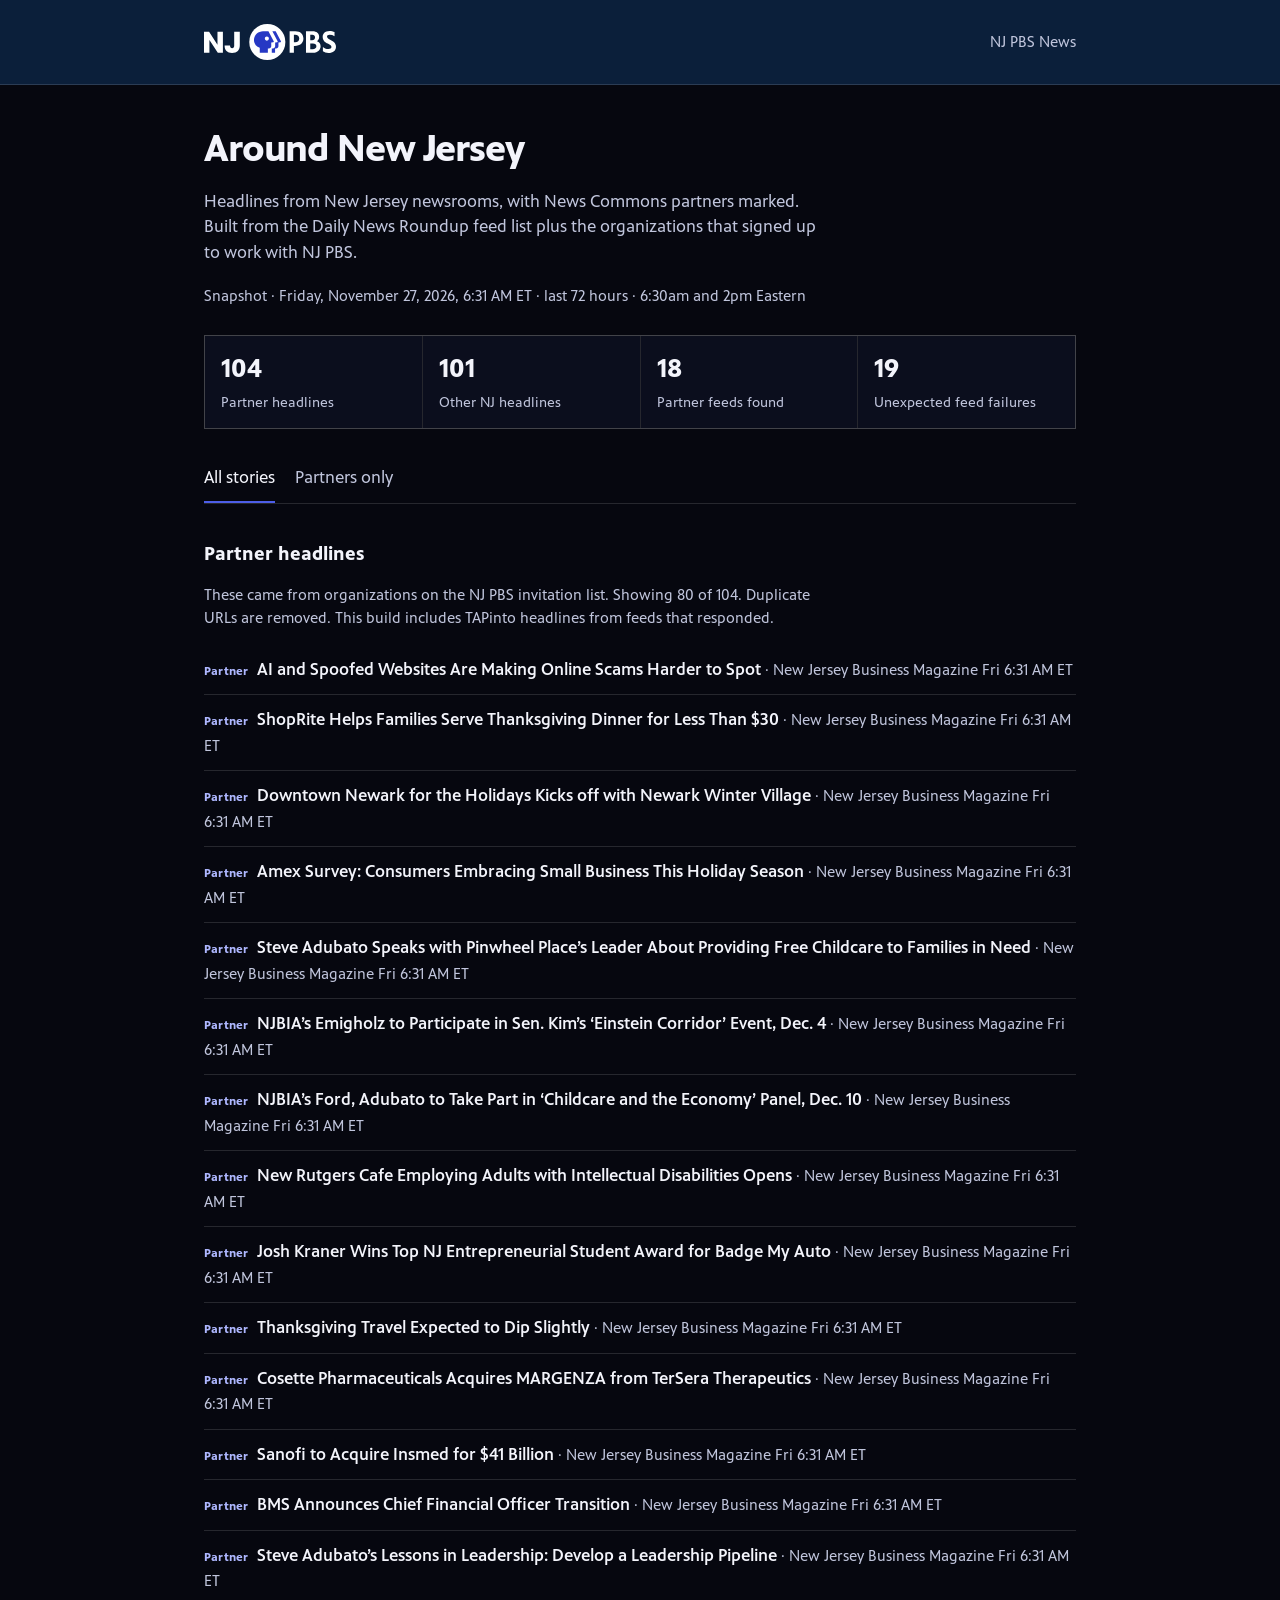
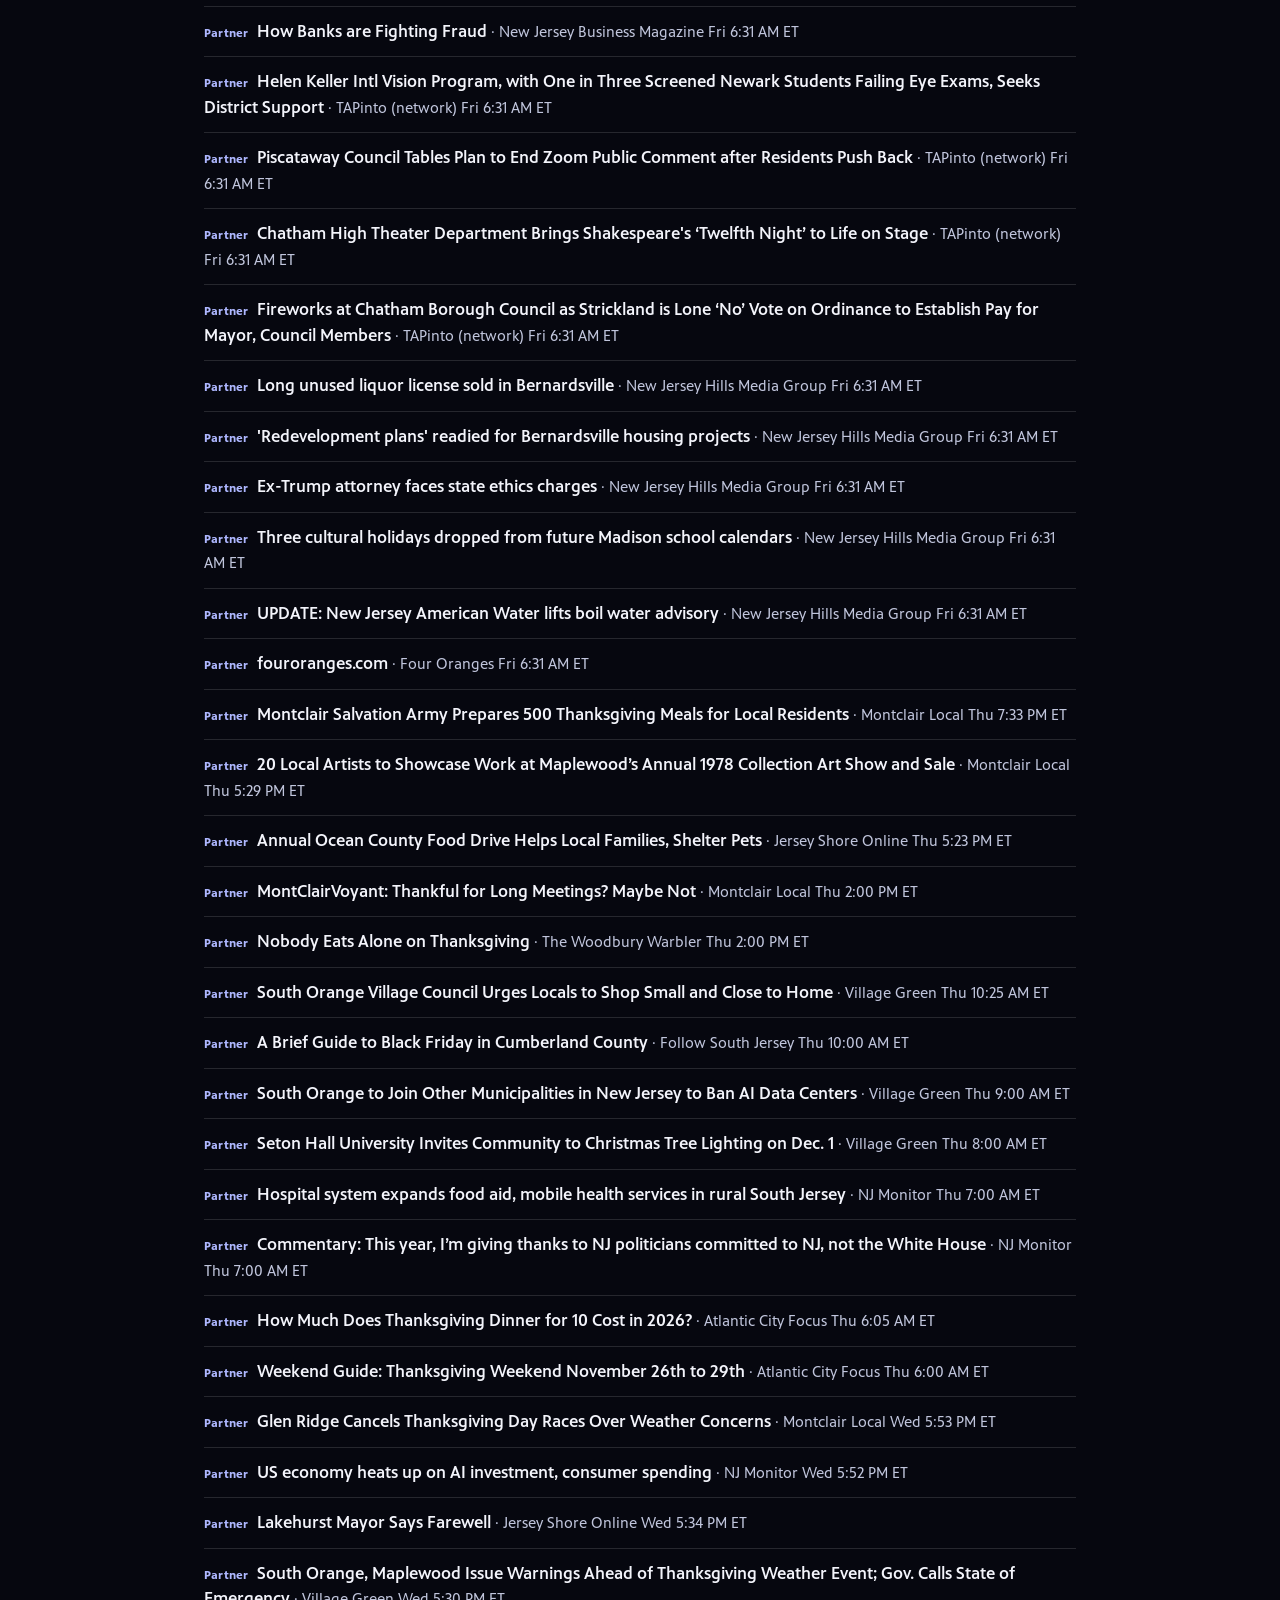
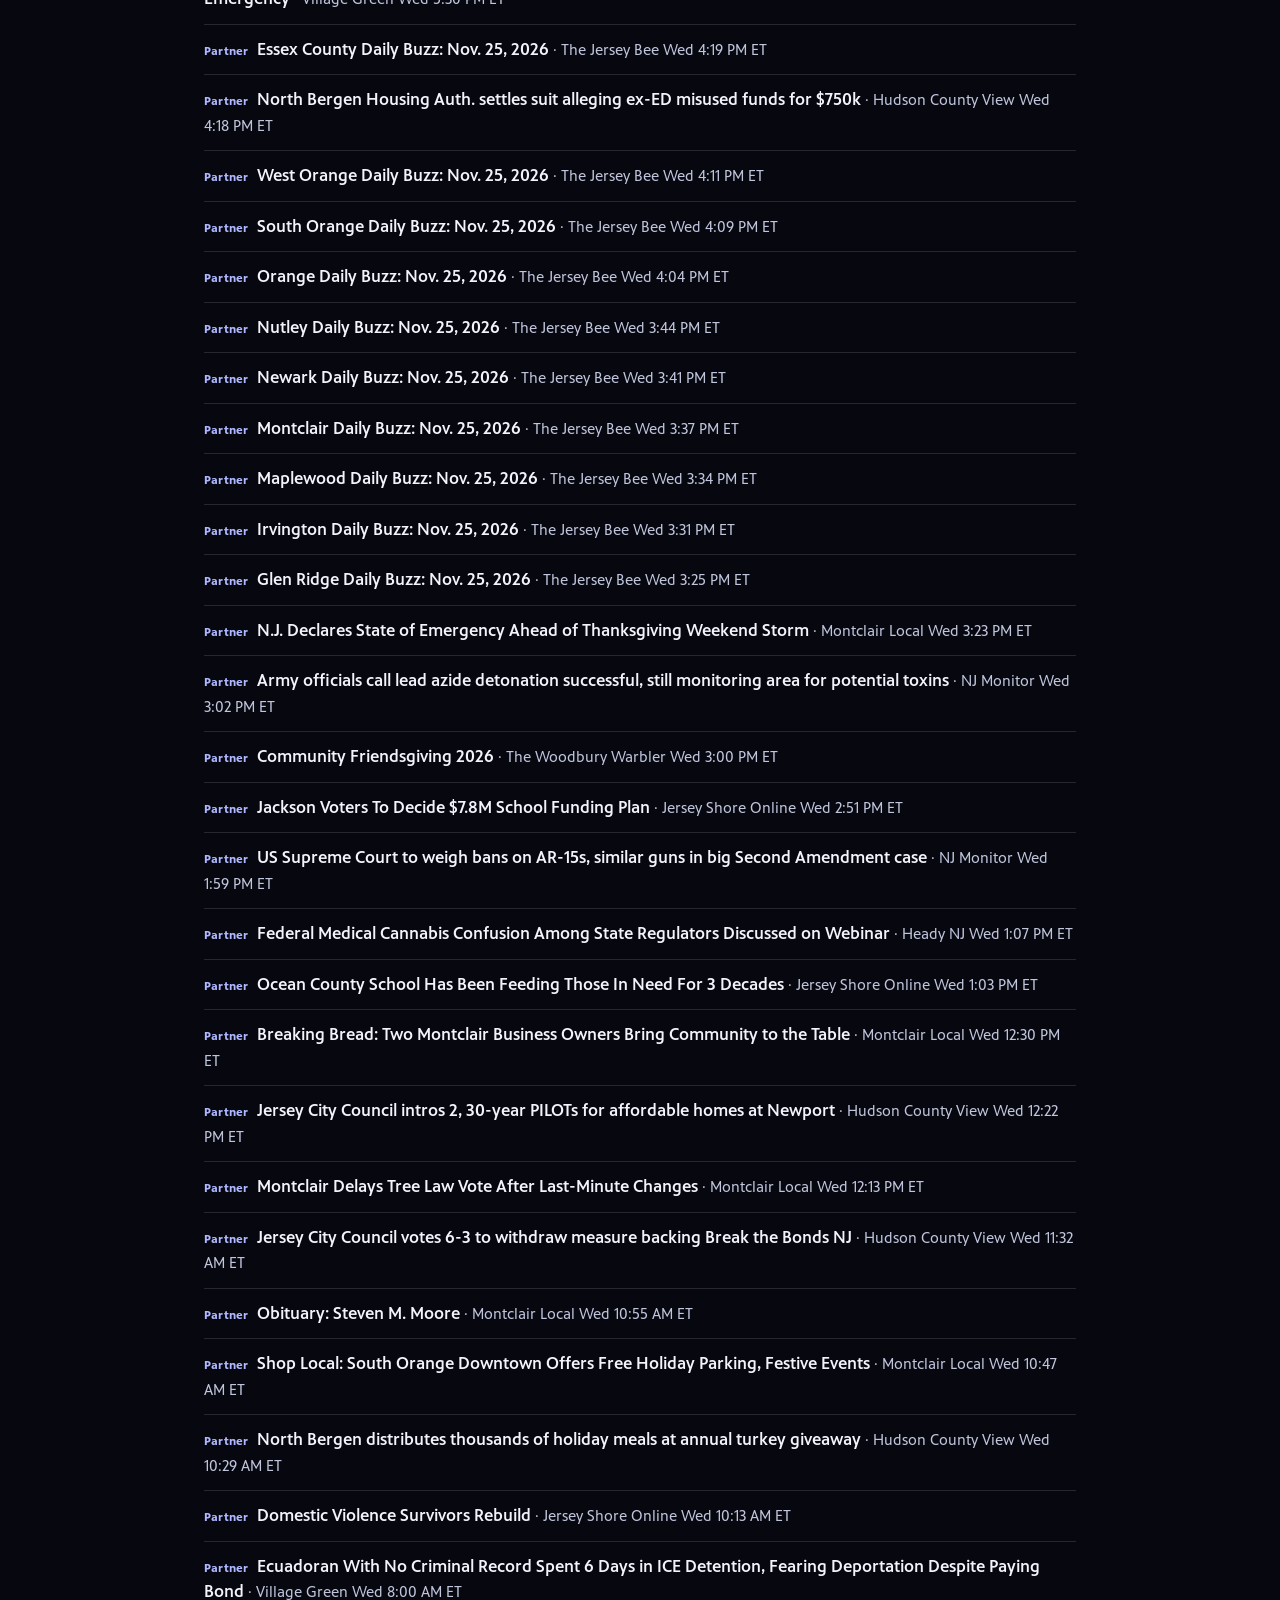
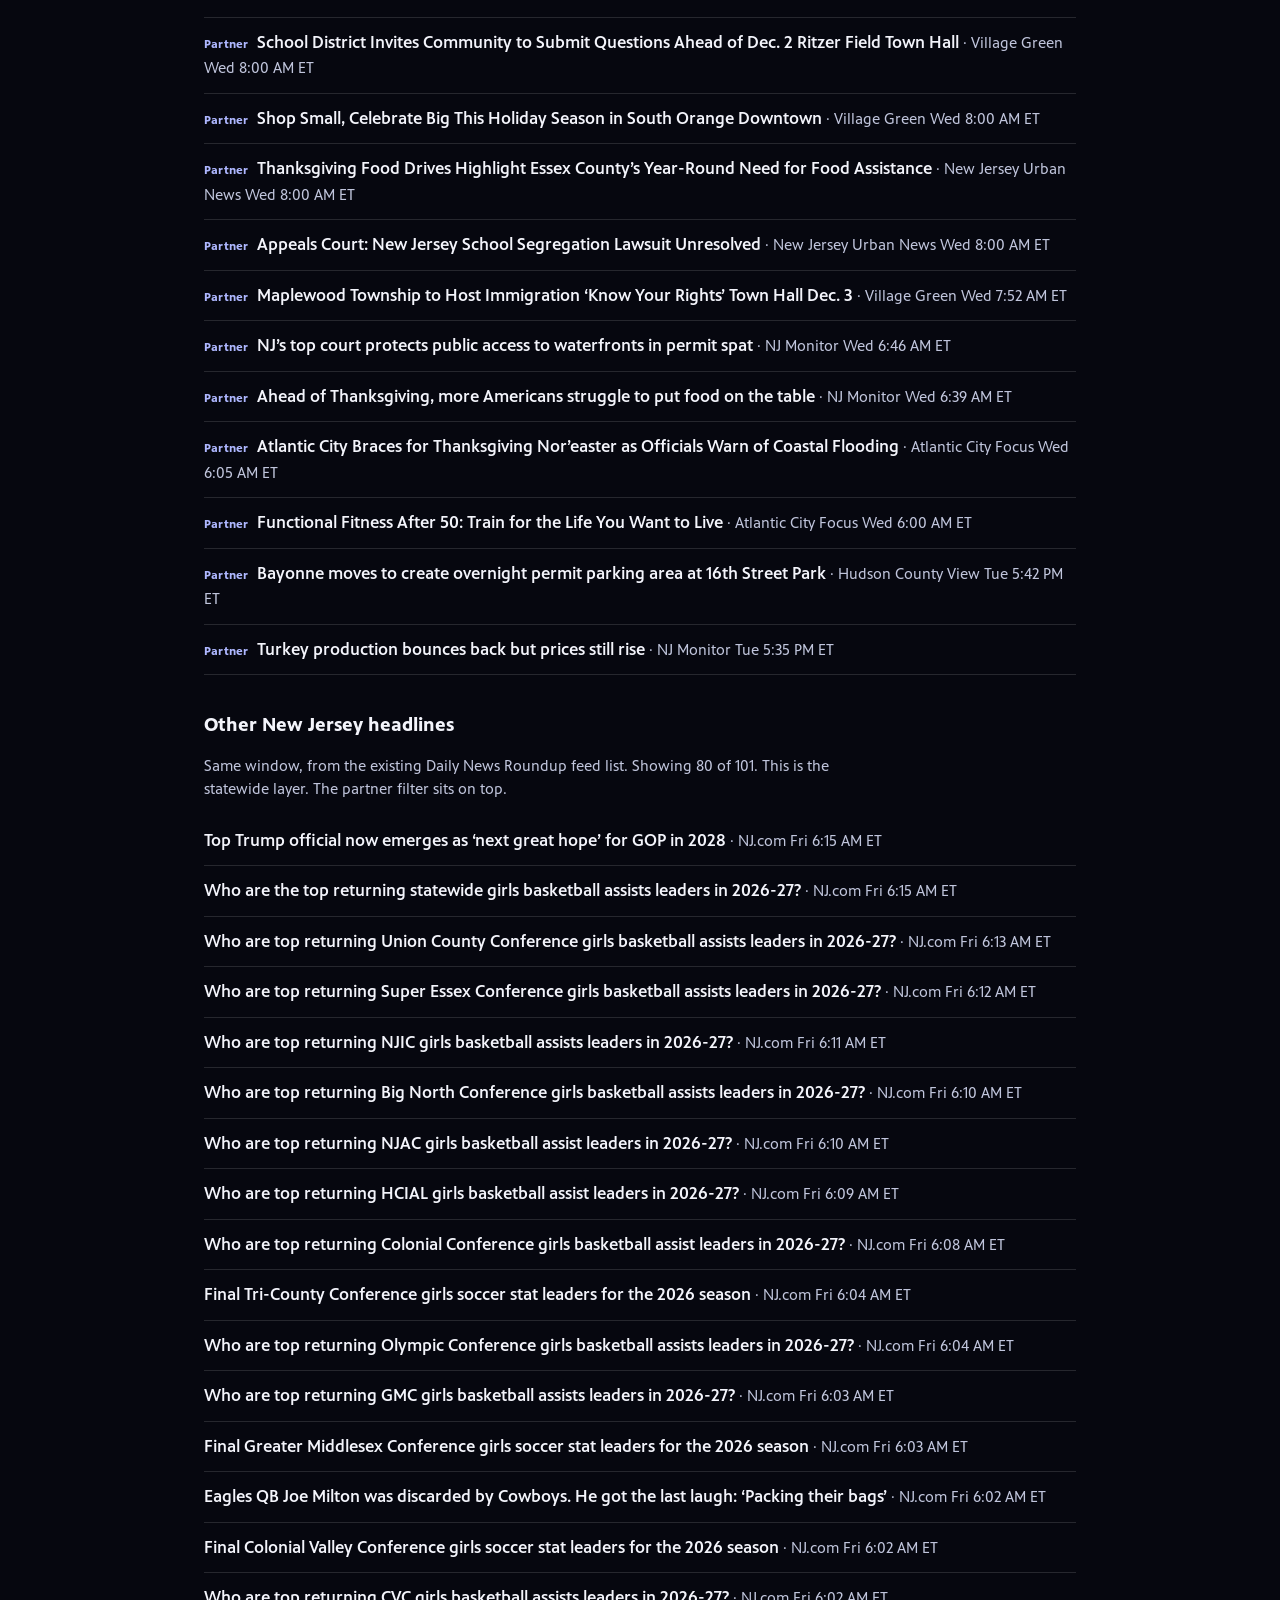
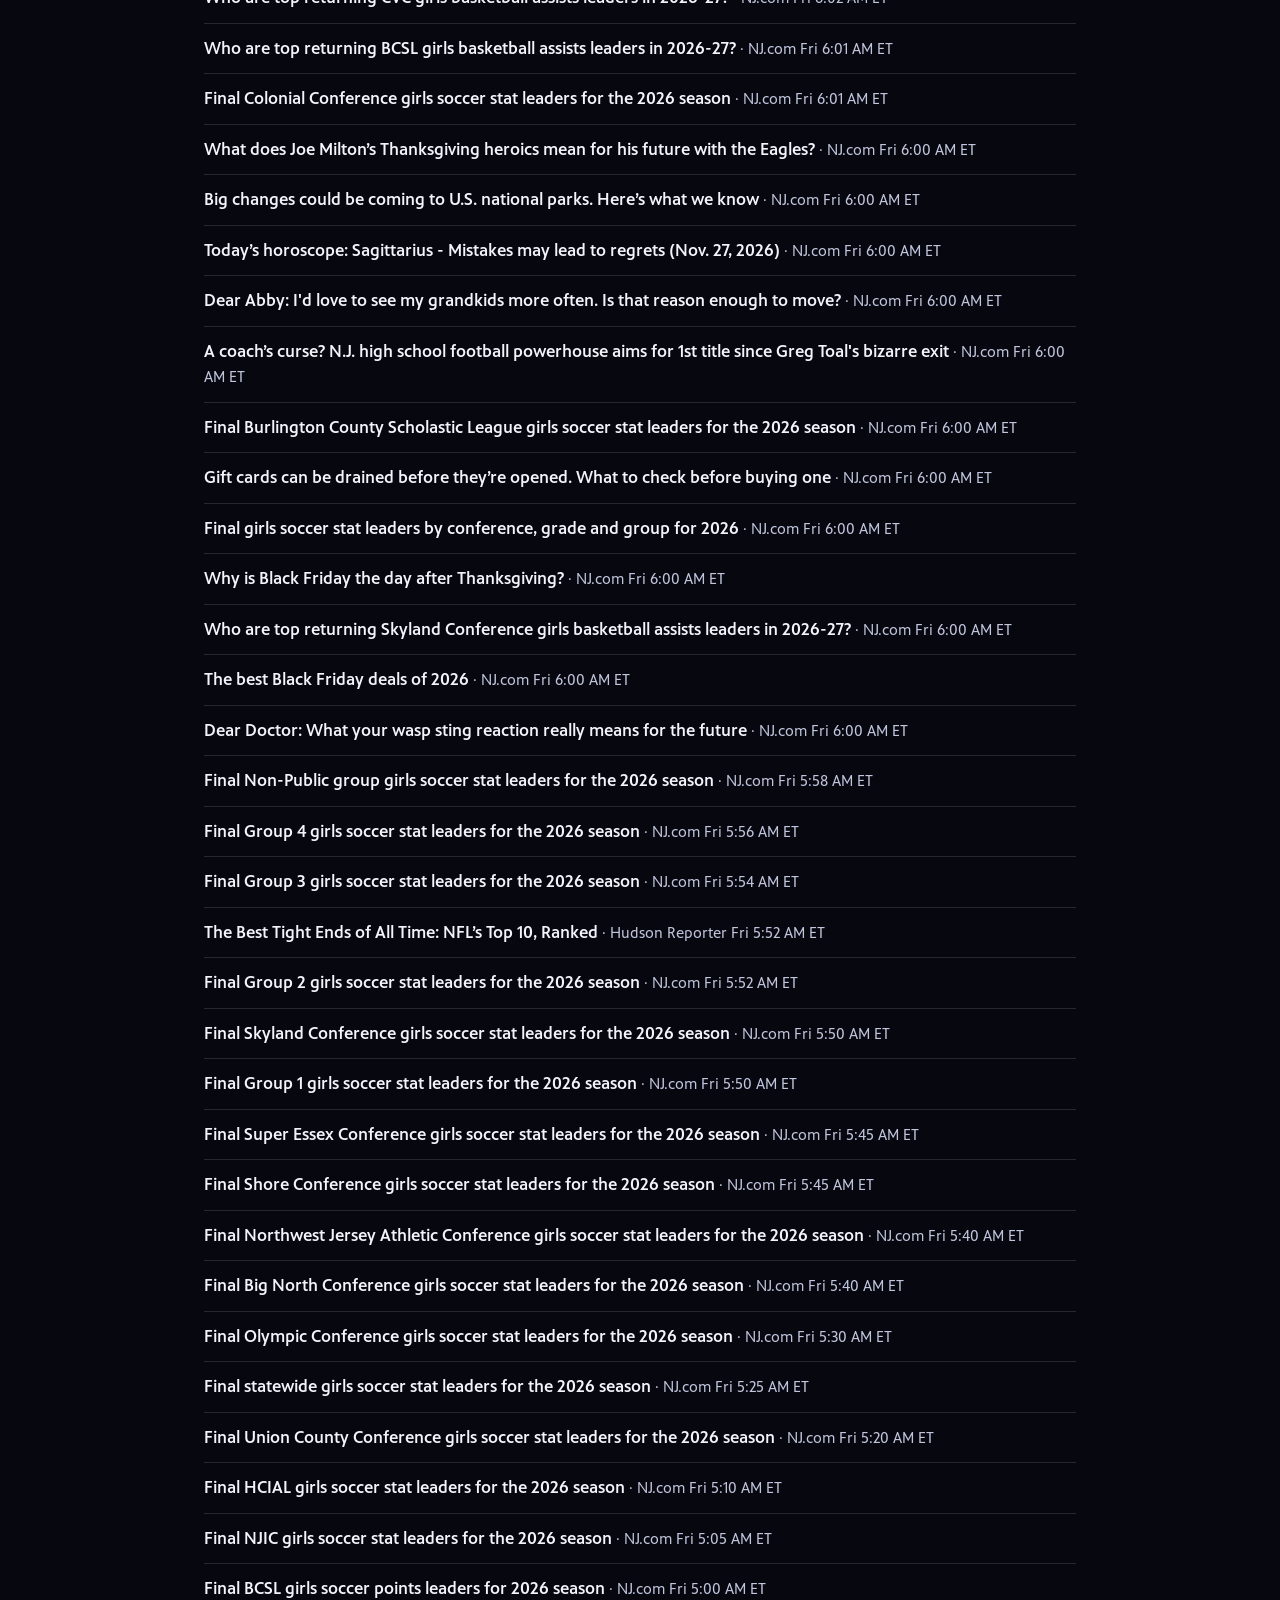
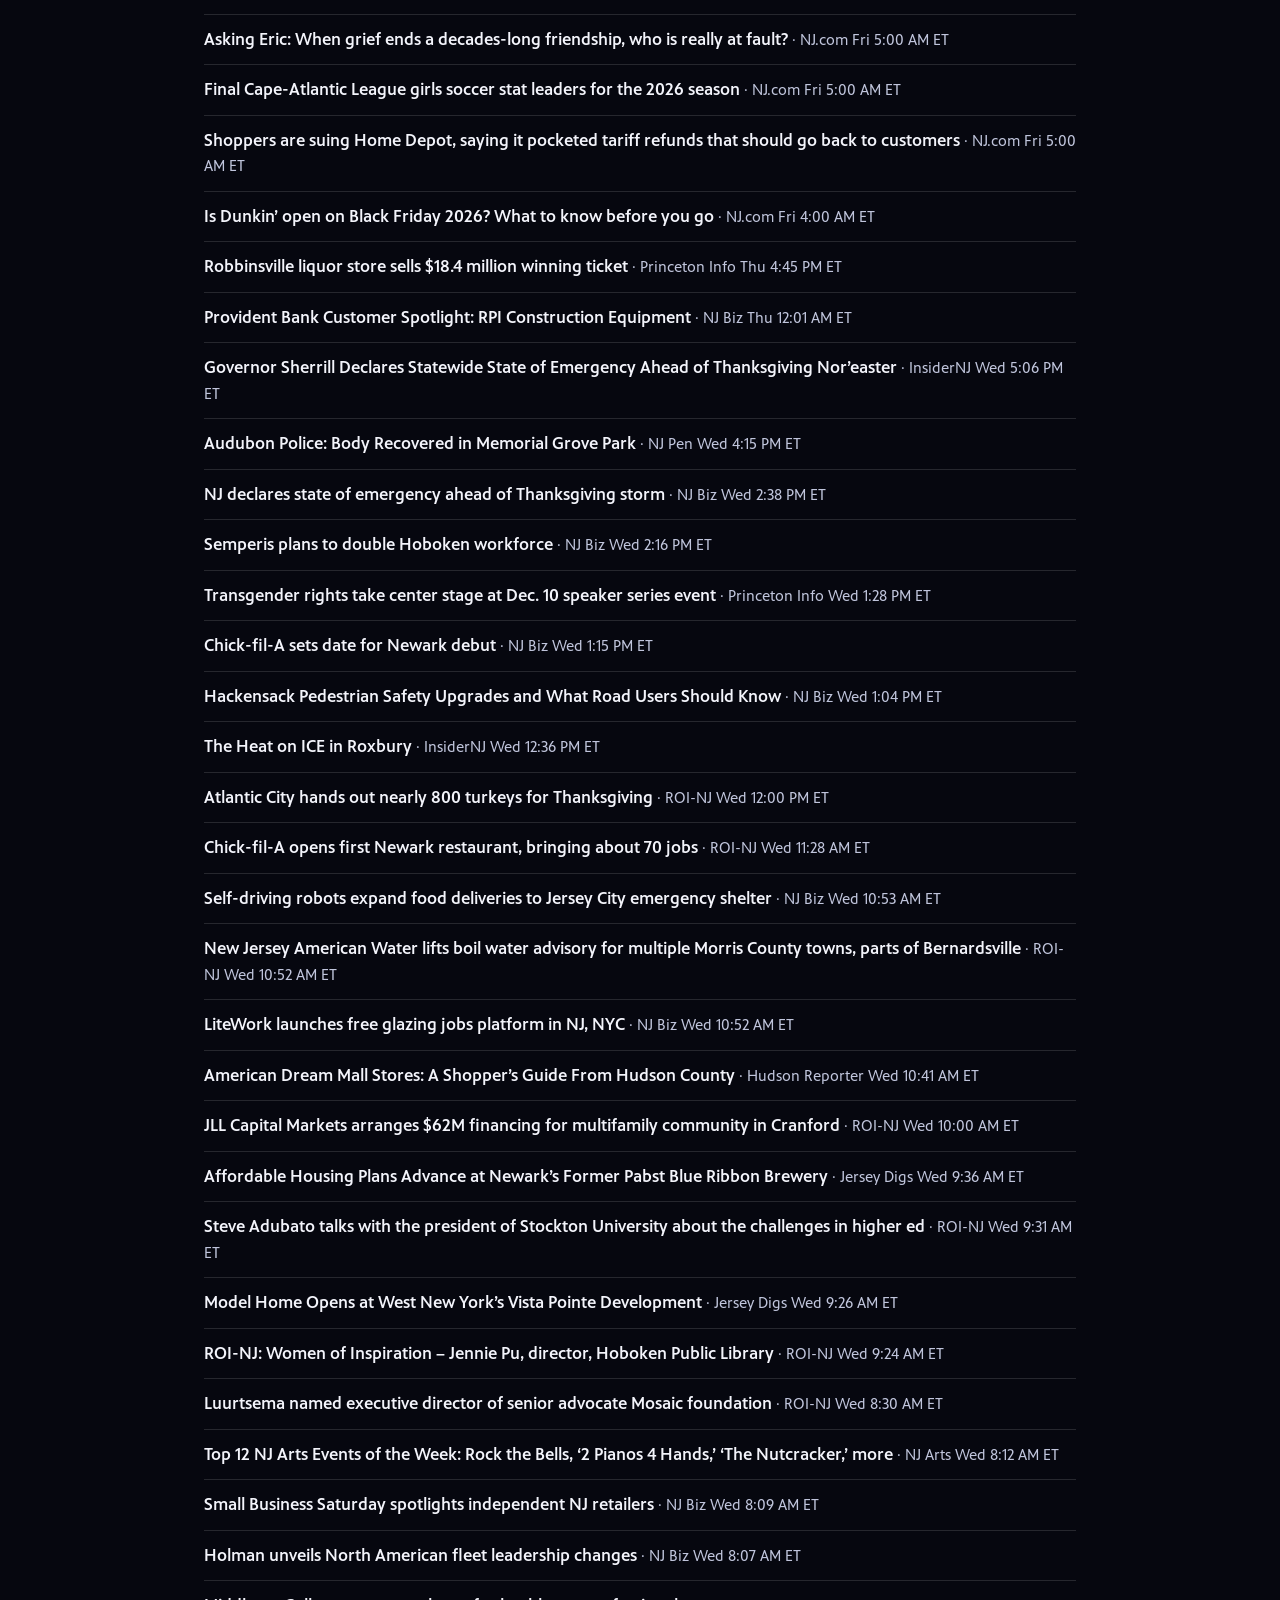
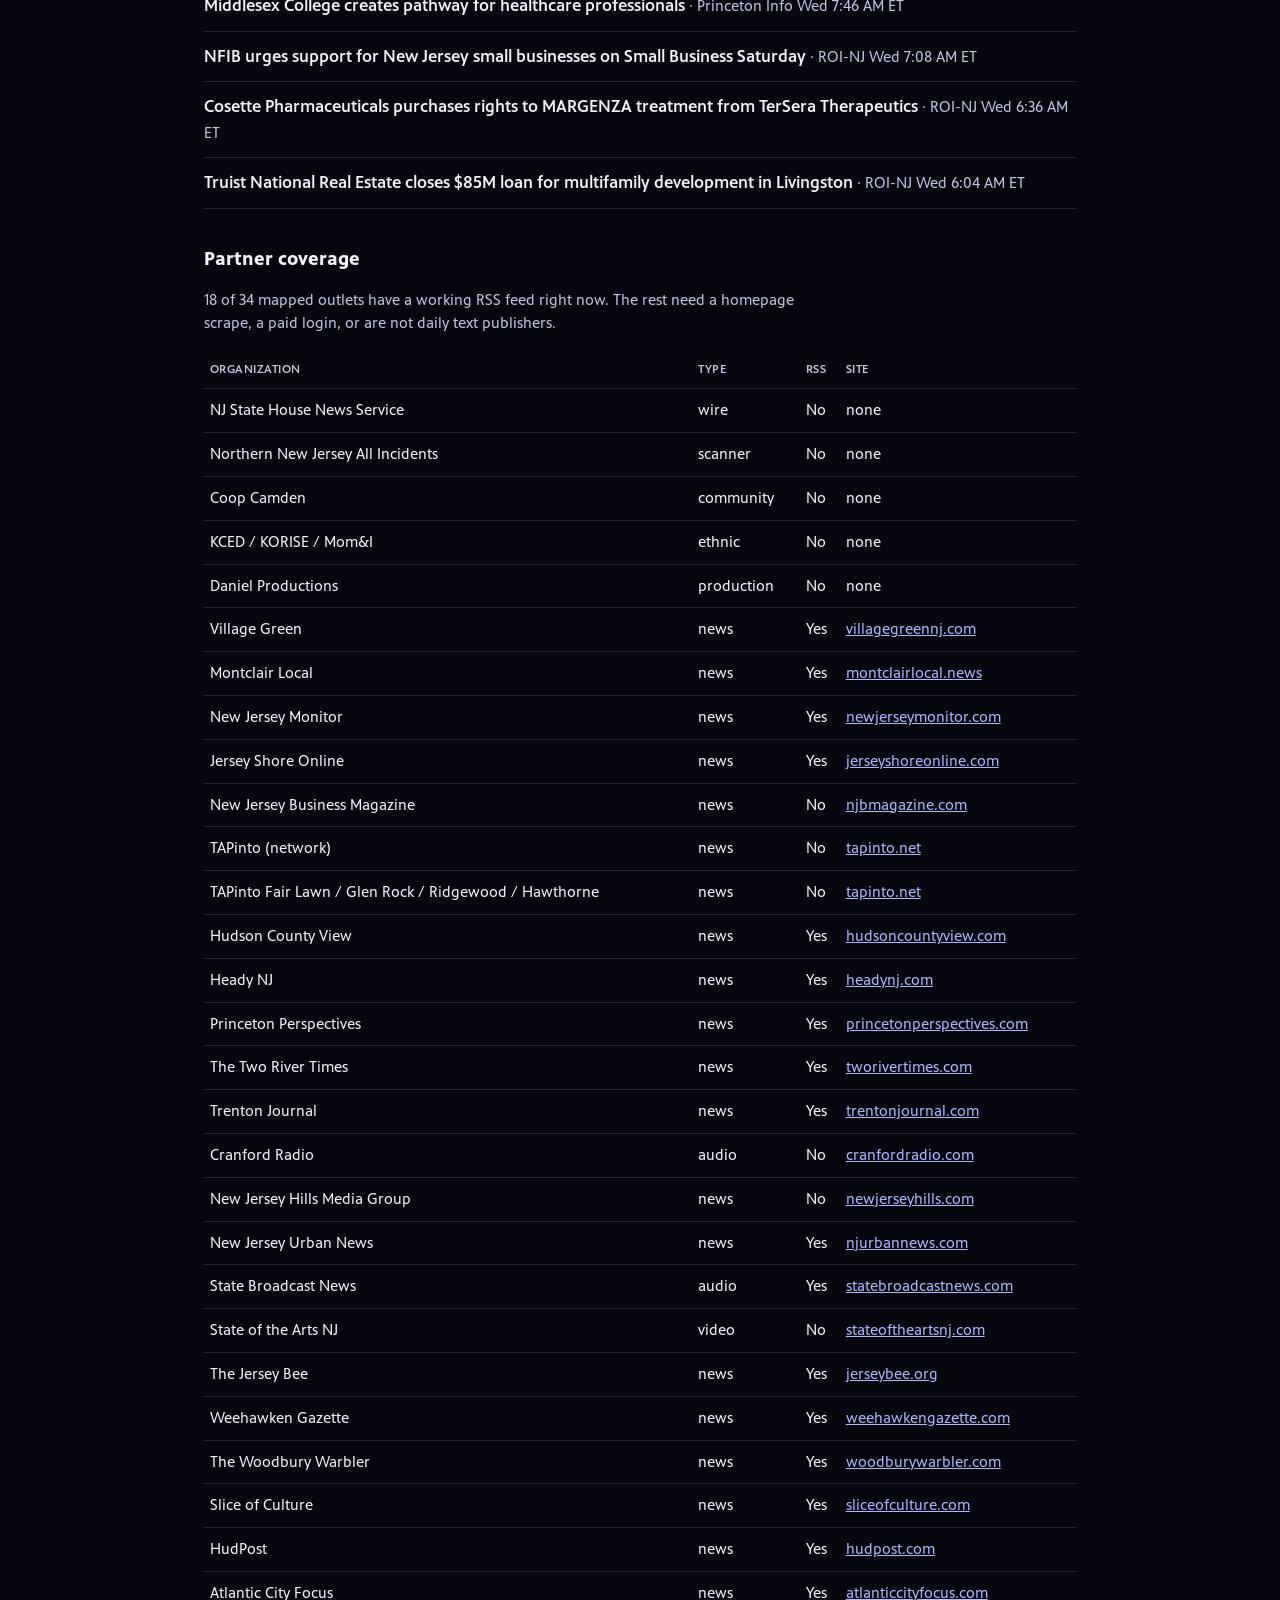
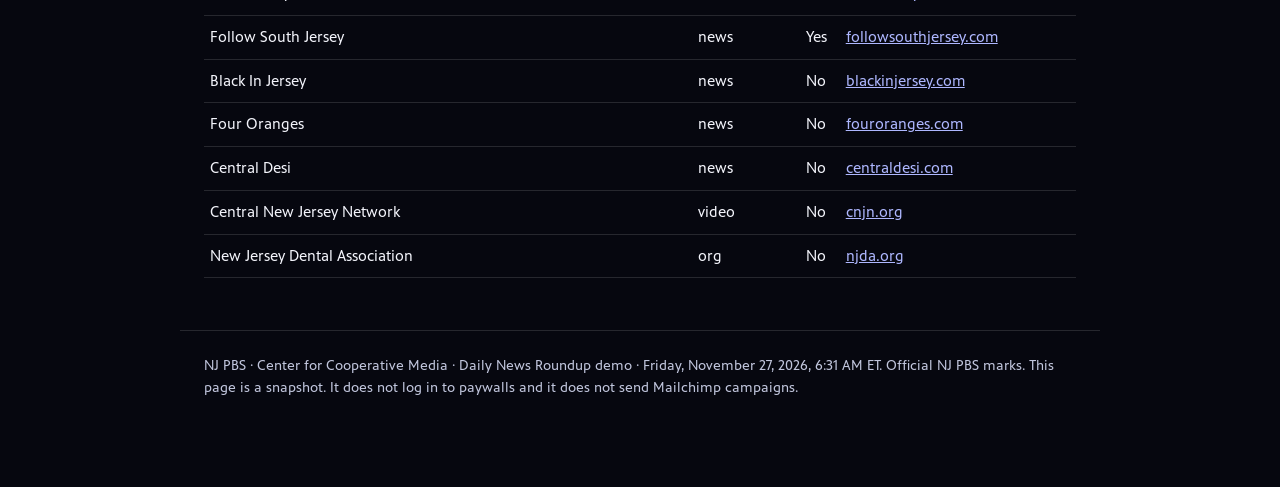
==== commit 088ab6f9: "Refresh Around New Jersey snapshot. [skip ci]" ====
--- a/snapshot.html
+++ b/snapshot.html
@@ -165,10 +165,10 @@
   <main>
     <h1>Around New Jersey</h1>
     <p class="lede">Headlines from New Jersey newsrooms, with News Commons partners marked. Built from the Daily News Roundup feed list plus the organizations that signed up to work with NJ PBS.</p>
-    <p class="meta">Snapshot · Thursday, November 26, 2026, 2:01 PM ET · last 72 hours · 6:30am and 2pm Eastern</p>
+    <p class="meta">Snapshot · Friday, November 27, 2026, 6:31 AM ET · last 72 hours · 6:30am and 2pm Eastern</p>
     <div class="stats">
-      <div class="stat"><b>119</b><span>Partner headlines</span></div>
-      <div class="stat"><b>107</b><span>Other NJ headlines</span></div>
+      <div class="stat"><b>104</b><span>Partner headlines</span></div>
+      <div class="stat"><b>101</b><span>Other NJ headlines</span></div>
       <div class="stat"><b>18</b><span>Partner feeds found</span></div>
       <div class="stat"><b>19</b><span>Unexpected feed failures</span></div>
     </div>
@@ -178,39 +178,42 @@
     </div>
     <section id="partner-block">
       <h2>Partner headlines</h2>
-      <p class="note">These came from organizations on the NJ PBS invitation list. Showing 80 of 119. Duplicate URLs are removed. This build includes TAPinto headlines from feeds that responded.</p>
+      <p class="note">These came from organizations on the NJ PBS invitation list. Showing 80 of 104. Duplicate URLs are removed. This build includes TAPinto headlines from feeds that responded.</p>
       <ul class="stories">
-<li class="is-partner"><span class="star" title="News Commons partner">Partner</span><a href="https://njbmagazine.com/njb-news-now/ai-and-spoofed-websites-are-making-online-scams-harder-to-spot/">AI and Spoofed Websites Are Making Online Scams Harder to Spot</a> <span class="src">New Jersey Business Magazine</span> <span class="when">Thu 2:01 PM ET</span></li>
-<li class="is-partner"><span class="star" title="News Commons partner">Partner</span><a href="https://njbmagazine.com/njb-news-now/shoprite-helps-families-serve-thanksgiving-dinner-for-less-than-30/">ShopRite Helps Families Serve Thanksgiving Dinner for Less Than $30</a> <span class="src">New Jersey Business Magazine</span> <span class="when">Thu 2:01 PM ET</span></li>
-<li class="is-partner"><span class="star" title="News Commons partner">Partner</span><a href="https://njbmagazine.com/njb-news-now/downtown-newark-for-the-holidays-kicks-off-with-newark-winter-village/">Downtown Newark for the Holidays Kicks off with Newark Winter Village</a> <span class="src">New Jersey Business Magazine</span> <span class="when">Thu 2:01 PM ET</span></li>
-<li class="is-partner"><span class="star" title="News Commons partner">Partner</span><a href="https://njbia.org/amex-survey-consumers-embracing-small-business-this-holiday-season/">Amex Survey: Consumers Embracing Small Business This Holiday Season</a> <span class="src">New Jersey Business Magazine</span> <span class="when">Thu 2:01 PM ET</span></li>
-<li class="is-partner"><span class="star" title="News Commons partner">Partner</span><a href="https://njbia.org/steve-adubato-speaks-with-pinwheel-places-leader-about-providing-free-childcare-to-families-in-need/">Steve Adubato Speaks with Pinwheel Place’s Leader About Providing Free Childcare to Families in Need</a> <span class="src">New Jersey Business Magazine</span> <span class="when">Thu 2:01 PM ET</span></li>
-<li class="is-partner"><span class="star" title="News Commons partner">Partner</span><a href="https://njbia.org/njbias-emigholz-to-participate-in-sen-kims-einstein-corridor-event-dec-4/">NJBIA’s Emigholz to Participate in Sen. Kim’s ‘Einstein Corridor’ Event, Dec. 4</a> <span class="src">New Jersey Business Magazine</span> <span class="when">Thu 2:01 PM ET</span></li>
-<li class="is-partner"><span class="star" title="News Commons partner">Partner</span><a href="https://njbia.org/njbias-ford-adubato-to-take-part-in-childcare-and-the-economy-panel-dec-10/">NJBIA’s Ford, Adubato to Take Part in ‘Childcare and the Economy’ Panel, Dec. 10</a> <span class="src">New Jersey Business Magazine</span> <span class="when">Thu 2:01 PM ET</span></li>
-<li class="is-partner"><span class="star" title="News Commons partner">Partner</span><a href="https://njbia.org/new-rutgers-cafe-employing-adults-with-intellectual-disabilities-opens/">New Rutgers Cafe Employing Adults with Intellectual Disabilities Opens</a> <span class="src">New Jersey Business Magazine</span> <span class="when">Thu 2:01 PM ET</span></li>
-<li class="is-partner"><span class="star" title="News Commons partner">Partner</span><a href="https://njbmagazine.com/njb-news-now/josh-kraner-wins-top-nj-entrepreneurial-student-award-for-badge-my-auto/">Josh Kraner Wins Top NJ Entrepreneurial Student Award for Badge My Auto</a> <span class="src">New Jersey Business Magazine</span> <span class="when">Thu 2:01 PM ET</span></li>
-<li class="is-partner"><span class="star" title="News Commons partner">Partner</span><a href="https://njbmagazine.com/njb-news-now/thanksgiving-travel-expected-to-dip-slightly/">Thanksgiving Travel Expected to Dip Slightly</a> <span class="src">New Jersey Business Magazine</span> <span class="when">Thu 2:01 PM ET</span></li>
-<li class="is-partner"><span class="star" title="News Commons partner">Partner</span><a href="https://njbmagazine.com/njb-news-now/cosette-pharmaceuticals-acquires-margenza-from-tersera-therapeutics/">Cosette Pharmaceuticals Acquires MARGENZA from TerSera Therapeutics</a> <span class="src">New Jersey Business Magazine</span> <span class="when">Thu 2:01 PM ET</span></li>
-<li class="is-partner"><span class="star" title="News Commons partner">Partner</span><a href="https://njbmagazine.com/njb-news-now/sanofi-to-acquire-insmed-for-41-billion/">Sanofi to Acquire Insmed for $41 Billion</a> <span class="src">New Jersey Business Magazine</span> <span class="when">Thu 2:01 PM ET</span></li>
-<li class="is-partner"><span class="star" title="News Commons partner">Partner</span><a href="https://njbmagazine.com/njb-news-now/bms-announces-chief-financial-officer-transition/">BMS Announces Chief Financial Officer Transition</a> <span class="src">New Jersey Business Magazine</span> <span class="when">Thu 2:01 PM ET</span></li>
-<li class="is-partner"><span class="star" title="News Commons partner">Partner</span><a href="https://njbmagazine.com/special-sections/2026-nj-bankers-association-special-section/how-banks-are-fighting-fraud/">How Banks are Fighting Fraud</a> <span class="src">New Jersey Business Magazine</span> <span class="when">Thu 2:01 PM ET</span></li>
-<li class="is-partner"><span class="star" title="News Commons partner">Partner</span><a href="https://www.tapinto.net/towns/newark/sections/education/articles/helen-keller-intl-vision-program-with-one-in-three-screened-newark-students-failing-eye-exams-seeks-district-support">Helen Keller Intl Vision Program, with One in Three Screened Newark Students Failing Eye Exams, Seeks District Support</a> <span class="src">TAPinto (network)</span> <span class="when">Thu 2:01 PM ET</span></li>
-<li class="is-partner"><span class="star" title="News Commons partner">Partner</span><a href="https://www.tapinto.net/towns/piscataway/sections/government/articles/piscataway-council-tables-plan-to-end-zoom-public-comment-after-residents-push-back-3">Piscataway Council Tables Plan to End Zoom Public Comment after Residents Push Back</a> <span class="src">TAPinto (network)</span> <span class="when">Thu 2:01 PM ET</span></li>
-<li class="is-partner"><span class="star" title="News Commons partner">Partner</span><a href="https://www.tapinto.net/towns/chatham/sections/arts-and-entertainment/articles/chatham-high-theater-department-brings-shakespeare-s-twelfth-night-to-life-on-stage">Chatham High Theater Department Brings Shakespeare&#x27;s ‘Twelfth Night’ to Life on Stage</a> <span class="src">TAPinto (network)</span> <span class="when">Thu 2:01 PM ET</span></li>
-<li class="is-partner"><span class="star" title="News Commons partner">Partner</span><a href="https://www.tapinto.net/towns/chatham/sections/government/articles/fireworks-at-chatham-borough-council-as-strickland-is-lone-no-vote-on-ordinance-to-establish-pay-for-mayor-council-members">Fireworks at Chatham Borough Council as Strickland is Lone ‘No’ Vote on Ordinance to Establish Pay for Mayor, Council Members</a> <span class="src">TAPinto (network)</span> <span class="when">Thu 2:01 PM ET</span></li>
-<li class="is-partner"><span class="star" title="News Commons partner">Partner</span><a href="https://www.newjerseyhills.com/bernardsville_news/news/long-unused-liquor-license-sold-in-bernardsville/article_42884ac4-ac93-4f06-8c5c-312dcad838de.html">Long unused liquor license sold in Bernardsville</a> <span class="src">New Jersey Hills Media Group</span> <span class="when">Thu 2:01 PM ET</span></li>
-<li class="is-partner"><span class="star" title="News Commons partner">Partner</span><a href="https://www.newjerseyhills.com/hunterdon_review/news/hunterdon-central-board-members-quit-amid-accusations/article_5d8a1da5-ac5b-46d8-97d0-7ee46068a98b.html">Hunterdon Central board members quit amid accusations</a> <span class="src">New Jersey Hills Media Group</span> <span class="when">Thu 2:01 PM ET</span></li>
-<li class="is-partner"><span class="star" title="News Commons partner">Partner</span><a href="https://www.newjerseyhills.com/bernardsville_news/news/ex-trump-attorney-faces-state-ethics-charges/article_9a0e6efe-ef9a-42e8-9be1-c25bd6311acf.html">Ex-Trump attorney faces state ethics charges</a> <span class="src">New Jersey Hills Media Group</span> <span class="when">Thu 2:01 PM ET</span></li>
-<li class="is-partner"><span class="star" title="News Commons partner">Partner</span><a href="https://www.newjerseyhills.com/bernardsville_news/news/redevelopment-plans-readied-for-bernardsville-housing-projects/article_9aa485e3-54bd-4b9a-b121-cf8ac320b35b.html">&#x27;Redevelopment plans&#x27; readied for Bernardsville housing projects</a> <span class="src">New Jersey Hills Media Group</span> <span class="when">Thu 2:01 PM ET</span></li>
-<li class="is-partner"><span class="star" title="News Commons partner">Partner</span><a href="https://www.newjerseyhills.com/observer-tribune/news/new-evidence-found-in-chester-homicide-according-to-published-reports/article_38cc3582-d0ab-4915-a7e9-e45b3cab18cf.html">New evidence found in Chester homicide according to published reports</a> <span class="src">New Jersey Hills Media Group</span> <span class="when">Thu 2:01 PM ET</span></li>
-<li class="is-partner"><span class="star" title="News Commons partner">Partner</span><a href="http://www.squarespace.com/">fouroranges.com</a> <span class="src">Four Oranges</span> <span class="when">Thu 2:01 PM ET</span></li>
+<li class="is-partner"><span class="star" title="News Commons partner">Partner</span><a href="https://njbmagazine.com/njb-news-now/ai-and-spoofed-websites-are-making-online-scams-harder-to-spot/">AI and Spoofed Websites Are Making Online Scams Harder to Spot</a> <span class="src">New Jersey Business Magazine</span> <span class="when">Fri 6:31 AM ET</span></li>
+<li class="is-partner"><span class="star" title="News Commons partner">Partner</span><a href="https://njbmagazine.com/njb-news-now/shoprite-helps-families-serve-thanksgiving-dinner-for-less-than-30/">ShopRite Helps Families Serve Thanksgiving Dinner for Less Than $30</a> <span class="src">New Jersey Business Magazine</span> <span class="when">Fri 6:31 AM ET</span></li>
+<li class="is-partner"><span class="star" title="News Commons partner">Partner</span><a href="https://njbmagazine.com/njb-news-now/downtown-newark-for-the-holidays-kicks-off-with-newark-winter-village/">Downtown Newark for the Holidays Kicks off with Newark Winter Village</a> <span class="src">New Jersey Business Magazine</span> <span class="when">Fri 6:31 AM ET</span></li>
+<li class="is-partner"><span class="star" title="News Commons partner">Partner</span><a href="https://njbia.org/amex-survey-consumers-embracing-small-business-this-holiday-season/">Amex Survey: Consumers Embracing Small Business This Holiday Season</a> <span class="src">New Jersey Business Magazine</span> <span class="when">Fri 6:31 AM ET</span></li>
+<li class="is-partner"><span class="star" title="News Commons partner">Partner</span><a href="https://njbia.org/steve-adubato-speaks-with-pinwheel-places-leader-about-providing-free-childcare-to-families-in-need/">Steve Adubato Speaks with Pinwheel Place’s Leader About Providing Free Childcare to Families in Need</a> <span class="src">New Jersey Business Magazine</span> <span class="when">Fri 6:31 AM ET</span></li>
+<li class="is-partner"><span class="star" title="News Commons partner">Partner</span><a href="https://njbia.org/njbias-emigholz-to-participate-in-sen-kims-einstein-corridor-event-dec-4/">NJBIA’s Emigholz to Participate in Sen. Kim’s ‘Einstein Corridor’ Event, Dec. 4</a> <span class="src">New Jersey Business Magazine</span> <span class="when">Fri 6:31 AM ET</span></li>
+<li class="is-partner"><span class="star" title="News Commons partner">Partner</span><a href="https://njbia.org/njbias-ford-adubato-to-take-part-in-childcare-and-the-economy-panel-dec-10/">NJBIA’s Ford, Adubato to Take Part in ‘Childcare and the Economy’ Panel, Dec. 10</a> <span class="src">New Jersey Business Magazine</span> <span class="when">Fri 6:31 AM ET</span></li>
+<li class="is-partner"><span class="star" title="News Commons partner">Partner</span><a href="https://njbia.org/new-rutgers-cafe-employing-adults-with-intellectual-disabilities-opens/">New Rutgers Cafe Employing Adults with Intellectual Disabilities Opens</a> <span class="src">New Jersey Business Magazine</span> <span class="when">Fri 6:31 AM ET</span></li>
+<li class="is-partner"><span class="star" title="News Commons partner">Partner</span><a href="https://njbmagazine.com/njb-news-now/josh-kraner-wins-top-nj-entrepreneurial-student-award-for-badge-my-auto/">Josh Kraner Wins Top NJ Entrepreneurial Student Award for Badge My Auto</a> <span class="src">New Jersey Business Magazine</span> <span class="when">Fri 6:31 AM ET</span></li>
+<li class="is-partner"><span class="star" title="News Commons partner">Partner</span><a href="https://njbmagazine.com/njb-news-now/thanksgiving-travel-expected-to-dip-slightly/">Thanksgiving Travel Expected to Dip Slightly</a> <span class="src">New Jersey Business Magazine</span> <span class="when">Fri 6:31 AM ET</span></li>
+<li class="is-partner"><span class="star" title="News Commons partner">Partner</span><a href="https://njbmagazine.com/njb-news-now/cosette-pharmaceuticals-acquires-margenza-from-tersera-therapeutics/">Cosette Pharmaceuticals Acquires MARGENZA from TerSera Therapeutics</a> <span class="src">New Jersey Business Magazine</span> <span class="when">Fri 6:31 AM ET</span></li>
+<li class="is-partner"><span class="star" title="News Commons partner">Partner</span><a href="https://njbmagazine.com/njb-news-now/sanofi-to-acquire-insmed-for-41-billion/">Sanofi to Acquire Insmed for $41 Billion</a> <span class="src">New Jersey Business Magazine</span> <span class="when">Fri 6:31 AM ET</span></li>
+<li class="is-partner"><span class="star" title="News Commons partner">Partner</span><a href="https://njbmagazine.com/njb-news-now/bms-announces-chief-financial-officer-transition/">BMS Announces Chief Financial Officer Transition</a> <span class="src">New Jersey Business Magazine</span> <span class="when">Fri 6:31 AM ET</span></li>
+<li class="is-partner"><span class="star" title="News Commons partner">Partner</span><a href="https://njbmagazine.com/lessons-in-leadership/steve-adubatos-lessons-in-leadership-develop-a-leadership-pipeline/">Steve Adubato’s Lessons in Leadership: Develop a Leadership Pipeline</a> <span class="src">New Jersey Business Magazine</span> <span class="when">Fri 6:31 AM ET</span></li>
+<li class="is-partner"><span class="star" title="News Commons partner">Partner</span><a href="https://njbmagazine.com/special-sections/2026-nj-bankers-association-special-section/how-banks-are-fighting-fraud/">How Banks are Fighting Fraud</a> <span class="src">New Jersey Business Magazine</span> <span class="when">Fri 6:31 AM ET</span></li>
+<li class="is-partner"><span class="star" title="News Commons partner">Partner</span><a href="https://www.tapinto.net/towns/newark/sections/education/articles/helen-keller-intl-vision-program-with-one-in-three-screened-newark-students-failing-eye-exams-seeks-district-support">Helen Keller Intl Vision Program, with One in Three Screened Newark Students Failing Eye Exams, Seeks District Support</a> <span class="src">TAPinto (network)</span> <span class="when">Fri 6:31 AM ET</span></li>
+<li class="is-partner"><span class="star" title="News Commons partner">Partner</span><a href="https://www.tapinto.net/towns/piscataway/sections/government/articles/piscataway-council-tables-plan-to-end-zoom-public-comment-after-residents-push-back-3">Piscataway Council Tables Plan to End Zoom Public Comment after Residents Push Back</a> <span class="src">TAPinto (network)</span> <span class="when">Fri 6:31 AM ET</span></li>
+<li class="is-partner"><span class="star" title="News Commons partner">Partner</span><a href="https://www.tapinto.net/towns/chatham/sections/arts-and-entertainment/articles/chatham-high-theater-department-brings-shakespeare-s-twelfth-night-to-life-on-stage">Chatham High Theater Department Brings Shakespeare&#x27;s ‘Twelfth Night’ to Life on Stage</a> <span class="src">TAPinto (network)</span> <span class="when">Fri 6:31 AM ET</span></li>
+<li class="is-partner"><span class="star" title="News Commons partner">Partner</span><a href="https://www.tapinto.net/towns/chatham/sections/government/articles/fireworks-at-chatham-borough-council-as-strickland-is-lone-no-vote-on-ordinance-to-establish-pay-for-mayor-council-members">Fireworks at Chatham Borough Council as Strickland is Lone ‘No’ Vote on Ordinance to Establish Pay for Mayor, Council Members</a> <span class="src">TAPinto (network)</span> <span class="when">Fri 6:31 AM ET</span></li>
+<li class="is-partner"><span class="star" title="News Commons partner">Partner</span><a href="https://www.newjerseyhills.com/bernardsville_news/news/long-unused-liquor-license-sold-in-bernardsville/article_42884ac4-ac93-4f06-8c5c-312dcad838de.html">Long unused liquor license sold in Bernardsville</a> <span class="src">New Jersey Hills Media Group</span> <span class="when">Fri 6:31 AM ET</span></li>
+<li class="is-partner"><span class="star" title="News Commons partner">Partner</span><a href="https://www.newjerseyhills.com/bernardsville_news/news/redevelopment-plans-readied-for-bernardsville-housing-projects/article_9aa485e3-54bd-4b9a-b121-cf8ac320b35b.html">&#x27;Redevelopment plans&#x27; readied for Bernardsville housing projects</a> <span class="src">New Jersey Hills Media Group</span> <span class="when">Fri 6:31 AM ET</span></li>
+<li class="is-partner"><span class="star" title="News Commons partner">Partner</span><a href="https://www.newjerseyhills.com/bernardsville_news/news/ex-trump-attorney-faces-state-ethics-charges/article_9a0e6efe-ef9a-42e8-9be1-c25bd6311acf.html">Ex-Trump attorney faces state ethics charges</a> <span class="src">New Jersey Hills Media Group</span> <span class="when">Fri 6:31 AM ET</span></li>
+<li class="is-partner"><span class="star" title="News Commons partner">Partner</span><a href="https://www.newjerseyhills.com/madison_eagle/news/three-cultural-holidays-dropped-from-future-madison-school-calendars/article_f5906326-b07a-4381-85eb-e35e75b582f7.html">Three cultural holidays dropped from future Madison school calendars</a> <span class="src">New Jersey Hills Media Group</span> <span class="when">Fri 6:31 AM ET</span></li>
+<li class="is-partner"><span class="star" title="News Commons partner">Partner</span><a href="https://www.newjerseyhills.com/bernardsville_news/news/update-new-jersey-american-water-lifts-boil-water-advisory/article_c99fae98-de1a-476e-9e50-f6b6f8ce1780.html">UPDATE: New Jersey American Water lifts boil water advisory</a> <span class="src">New Jersey Hills Media Group</span> <span class="when">Fri 6:31 AM ET</span></li>
+<li class="is-partner"><span class="star" title="News Commons partner">Partner</span><a href="http://www.squarespace.com/">fouroranges.com</a> <span class="src">Four Oranges</span> <span class="when">Fri 6:31 AM ET</span></li>
+<li class="is-partner"><span class="star" title="News Commons partner">Partner</span><a href="https://montclairlocal.news/2026/11/montclair-salvation-army-prepares-500-thanksgiving-meals-for-local-residents/">Montclair Salvation Army Prepares 500 Thanksgiving Meals for Local Residents</a> <span class="src">Montclair Local</span> <span class="when">Thu 7:33 PM ET</span></li>
+<li class="is-partner"><span class="star" title="News Commons partner">Partner</span><a href="https://montclairlocal.news/2026/11/20-local-artists-to-showcase-work-at-maplewoods-annual-1978-collection-art-show-and-sale/">20 Local Artists to Showcase Work at Maplewood’s Annual 1978 Collection Art Show and Sale</a> <span class="src">Montclair Local</span> <span class="when">Thu 5:29 PM ET</span></li>
+<li class="is-partner"><span class="star" title="News Commons partner">Partner</span><a href="https://www.jerseyshoreonline.com/berkeley/annual-ocean-county-food-drive-helps-local-families-shelter-pets/">Annual Ocean County Food Drive Helps Local Families, Shelter Pets</a> <span class="src">Jersey Shore Online</span> <span class="when">Thu 5:23 PM ET</span></li>
 <li class="is-partner"><span class="star" title="News Commons partner">Partner</span><a href="https://montclairlocal.news/2026/11/montclairvoyant-thankful-for-long-meetings-maybe-not/">MontClairVoyant: Thankful for Long Meetings? Maybe Not</a> <span class="src">Montclair Local</span> <span class="when">Thu 2:00 PM ET</span></li>
 <li class="is-partner"><span class="star" title="News Commons partner">Partner</span><a href="https://woodburywarbler.com/event/nobody-eats-alone-on-thanksgiving/">Nobody Eats Alone on Thanksgiving</a> <span class="src">The Woodbury Warbler</span> <span class="when">Thu 2:00 PM ET</span></li>
 <li class="is-partner"><span class="star" title="News Commons partner">Partner</span><a href="https://villagegreennj.com/business/south-orange-village-council-urges-locals-to-shop-small-and-close-to-home/">South Orange Village Council Urges Locals to Shop Small and Close to Home</a> <span class="src">Village Green</span> <span class="when">Thu 10:25 AM ET</span></li>
 <li class="is-partner"><span class="star" title="News Commons partner">Partner</span><a href="https://followsouthjersey.com/2026/11/26/a-brief-guide-to-black-friday-in-cumberland-county/?utm_source=rss&amp;utm_medium=rss&amp;utm_campaign=a-brief-guide-to-black-friday-in-cumberland-county">A Brief Guide to Black Friday in Cumberland County</a> <span class="src">Follow South Jersey</span> <span class="when">Thu 10:00 AM ET</span></li>
 <li class="is-partner"><span class="star" title="News Commons partner">Partner</span><a href="https://villagegreennj.com/uncategorized/south-orange-to-join-other-municipalities-in-new-jersey-to-ban-ai-data-centers/">South Orange to Join Other Municipalities in New Jersey to Ban AI Data Centers</a> <span class="src">Village Green</span> <span class="when">Thu 9:00 AM ET</span></li>
 <li class="is-partner"><span class="star" title="News Commons partner">Partner</span><a href="https://villagegreennj.com/community/seton-hall-university-invites-community-to-christmas-tree-lighting-on-dec-1/">Seton Hall University Invites Community to Christmas Tree Lighting on Dec. 1</a> <span class="src">Village Green</span> <span class="when">Thu 8:00 AM ET</span></li>
-<li class="is-partner"><span class="star" title="News Commons partner">Partner</span><a href="https://montclairlocal.news/2026/11/montclair-salvation-army-prepares-500-thanksgiving-meals-for-local-residents/">Montclair Salvation Army Prepares 500 Thanksgiving Meals for Local Residents</a> <span class="src">Montclair Local</span> <span class="when">Thu 7:33 AM ET</span></li>
 <li class="is-partner"><span class="star" title="News Commons partner">Partner</span><a href="https://newjerseymonitor.com/2026/11/26/hospital-system-expands-food-aid-mobile-health-services-in-rural-south-jersey/">Hospital system expands food aid, mobile health services in rural South Jersey</a> <span class="src">NJ Monitor</span> <span class="when">Thu 7:00 AM ET</span></li>
 <li class="is-partner"><span class="star" title="News Commons partner">Partner</span><a href="https://newjerseymonitor.com/2026/11/26/this-year-im-giving-thanks-to-nj-politicians-committed-to-nj-not-the-white-house/">Commentary: This year, I’m giving thanks to NJ politicians committed to NJ, not the White House</a> <span class="src">NJ Monitor</span> <span class="when">Thu 7:00 AM ET</span></li>
 <li class="is-partner"><span class="star" title="News Commons partner">Partner</span><a href="https://www.atlanticcityfocus.com/how-much-does-thanksgiving-dinner-for-10-cost-in-2026/">How Much Does Thanksgiving Dinner for 10 Cost in 2026?</a> <span class="src">Atlantic City Focus</span> <span class="when">Thu 6:05 AM ET</span></li>
@@ -257,65 +260,64 @@
 <li class="is-partner"><span class="star" title="News Commons partner">Partner</span><a href="https://www.atlanticcityfocus.com/functional-fitness-after-50-train-for-the-life-you-want-to-live/">Functional Fitness After 50: Train for the Life You Want to Live</a> <span class="src">Atlantic City Focus</span> <span class="when">Wed 6:00 AM ET</span></li>
 <li class="is-partner"><span class="star" title="News Commons partner">Partner</span><a href="https://hudsoncountyview.com/bayonne-moves-to-create-overnight-permit-parking-area-at-16th-street-park/">Bayonne moves to create overnight permit parking area at 16th Street Park</a> <span class="src">Hudson County View</span> <span class="when">Tue 5:42 PM ET</span></li>
 <li class="is-partner"><span class="star" title="News Commons partner">Partner</span><a href="https://newjerseymonitor.com/2026/11/24/repub/turkey-prices/">Turkey production bounces back but prices still rise</a> <span class="src">NJ Monitor</span> <span class="when">Tue 5:35 PM ET</span></li>
-<li class="is-partner"><span class="star" title="News Commons partner">Partner</span><a href="https://newjerseymonitor.com/2026/11/24/nj-rutgers-poll-vaccines/">NJ residents embrace some vaccines, but not universally, new Rutgers poll shows</a> <span class="src">NJ Monitor</span> <span class="when">Tue 5:34 PM ET</span></li>
-<li class="is-partner"><span class="star" title="News Commons partner">Partner</span><a href="https://hudsoncountyview.com/hudson-county-electeds-intro-measure-for-extra-duty-shifts-for-sheriffs-officers/">Hudson County electeds intro measure for ‘extra-duty’ shifts for sheriff’s officers</a> <span class="src">Hudson County View</span> <span class="when">Tue 5:27 PM ET</span></li>
-<li class="is-partner"><span class="star" title="News Commons partner">Partner</span><a href="https://hudsoncountyview.com/hudson-county-colleagues-bid-cifelli-adieu-after-30-years-as-he-retires-dec-1/">Hudson County colleagues bid Cifelli adieu after 30 years as he retires Dec. 1</a> <span class="src">Hudson County View</span> <span class="when">Tue 5:06 PM ET</span></li>
       </ul>
     </section>
     <section id="other-block">
       <h2>Other New Jersey headlines</h2>
-      <p class="note">Same window, from the existing Daily News Roundup feed list. Showing 80 of 107. This is the statewide layer. The partner filter sits on top.</p>
+      <p class="note">Same window, from the existing Daily News Roundup feed list. Showing 80 of 101. This is the statewide layer. The partner filter sits on top.</p>
       <ul class="stories">
-<li class="is-other"><a href="https://www.nj.com/news/2026/11/dunes-in-jersey-shore-town-barely-holding-mayor-says.html">Thanksgiving storm wipes out Longport dunes at Jersey Shore</a> <span class="src">NJ.com</span> <span class="when">Thu 1:54 PM ET</span></li>
-<li class="is-other"><a href="https://www.nj.com/realestate-news/2026/11/what-500000-or-less-gets-you-in-atlantic-county-in-the-week-of-nov-16.html">What $500,000 or less gets you in Atlantic County in the week of Nov. 16</a> <span class="src">NJ.com</span> <span class="when">Thu 1:36 PM ET</span></li>
-<li class="is-other"><a href="https://www.nj.com/news/2026/11/are-costco-and-walmart-open-on-black-friday-2026-all-the-stores-open-on-nov-27.html">Are Costco and Walmart open on Black Friday 2026? All the stores open on Nov. 27</a> <span class="src">NJ.com</span> <span class="when">Thu 12:30 PM ET</span></li>
-<li class="is-other"><a href="https://www.nj.com/realestate-news/2026/11/homes-at-or-under-1-million-in-cape-may-county-in-the-week-of-nov-16.html">Homes at or under $1 million in Cape May County in the week of Nov. 16</a> <span class="src">NJ.com</span> <span class="when">Thu 12:26 PM ET</span></li>
-<li class="is-other"><a href="https://www.nj.com/highschoolsports/2026/11/weather-delays-one-essex-county-football-tradition-by-a-day-shelves-another-until-2027.html">Weather delays one Essex County football tradition by a day, shelves another until 2027</a> <span class="src">NJ.com</span> <span class="when">Thu 12:00 PM ET</span></li>
-<li class="is-other"><a href="https://www.nj.com/middlesex/2026/11/unusual-nj-christmas-tree-made-of-whiskey-barrels-will-help-military-families.html">Unusual New Brunswick Christmas tree made of whiskey barrels will help military families</a> <span class="src">NJ.com</span> <span class="when">Thu 12:00 PM ET</span></li>
-<li class="is-other"><a href="https://www.nj.com/news/2026/11/whats-open-on-black-friday-2026-ups-costco-banks-mail-delivery-stock-markets-restaurants.html">What’s open on Black Friday 2026? UPS, Costco, banks, mail delivery, stock markets, restaurants</a> <span class="src">NJ.com</span> <span class="when">Thu 12:00 PM ET</span></li>
-<li class="is-other"><a href="https://www.nj.com/realestate-news/2026/11/what-1-million-can-buy-you-in-somerset-county-nov-16-to-22.html">What $1 million can buy you in Somerset County, Nov. 16 to 22</a> <span class="src">NJ.com</span> <span class="when">Thu 11:56 AM ET</span></li>
-<li class="is-other"><a href="https://www.nj.com/shopping-deals/2026/11/hasbro-just-released-its-2026-holiday-gift-guide-heres-everything-available-at-amazon.html">Hasbro just released its 2026 holiday gift guide — here’s everything available at Amazon</a> <span class="src">NJ.com</span> <span class="when">Thu 11:55 AM ET</span></li>
-<li class="is-other"><a href="https://www.nj.com/realestate-news/2026/11/homes-at-or-under-500000-in-gloucester-county-nov-16-to-22.html">Homes at or under $500,000 in Gloucester County, Nov. 16 to 22</a> <span class="src">NJ.com</span> <span class="when">Thu 11:26 AM ET</span></li>
-<li class="is-other"><a href="https://www.nj.com/highschoolsports/2026/11/monmouth-county-boys-soccer-all-stars-2026.html">Monmouth County boys soccer all-stars, 2026</a> <span class="src">NJ.com</span> <span class="when">Thu 11:20 AM ET</span></li>
-<li class="is-other"><a href="https://www.nj.com/highschoolsports/2026/11/ocean-county-boys-soccer-all-stars-2026.html">Ocean County boys soccer all-stars, 2026</a> <span class="src">NJ.com</span> <span class="when">Thu 11:20 AM ET</span></li>
-<li class="is-other"><a href="https://www.nj.com/traffic/2026/11/thanksgiving-storm-knocked-out-one-train-and-nj-transit-says-more-disruptions-are-likely.html">Thanksgiving storm knocked out one train — and NJ Transit says more disruptions are ‘likely’</a> <span class="src">NJ.com</span> <span class="when">Thu 11:05 AM ET</span></li>
-<li class="is-other"><a href="https://www.nj.com/advice/2026/11/dear-annie-greatest-gift-we-can-give-ourselves-is-the-ability-to-appreciate-the-life-we-have.html">Dear Annie: Greatest gift we can give ourselves is the ability to appreciate the life we have</a> <span class="src">NJ.com</span> <span class="when">Thu 11:00 AM ET</span></li>
-<li class="is-other"><a href="https://www.nj.com/news/2026/11/is-mcdonalds-open-on-thanksgiving-restaurant-hours-more.html">Is McDonald’s open on Thanksgiving? Restaurant hours, more</a> <span class="src">NJ.com</span> <span class="when">Thu 10:59 AM ET</span></li>
-<li class="is-other"><a href="https://www.nj.com/realestate-news/2026/11/what-can-1-million-buy-you-in-warren-county-nov-16-to-22.html">What can $1 million buy you in Warren County, Nov. 16 to 22?</a> <span class="src">NJ.com</span> <span class="when">Thu 10:46 AM ET</span></li>
-<li class="is-other"><a href="https://www.nj.com/news/2026/11/is-dollar-general-open-on-thanksgiving-store-hours-more.html">Is Dollar General open on Thanksgiving? Store hours, more</a> <span class="src">NJ.com</span> <span class="when">Thu 10:44 AM ET</span></li>
-<li class="is-other"><a href="https://www.nj.com/highschoolsports/2026/11/shore-conference-boys-soccer-all-stars-2026.html">Shore Conference boys soccer all stars, 2026</a> <span class="src">NJ.com</span> <span class="when">Thu 10:32 AM ET</span></li>
-<li class="is-other"><a href="https://www.nj.com/realestate-news/2026/11/homes-at-or-under-1-million-in-morris-county-nov-16-to-22.html">Homes at or under $1 million in Morris County, Nov. 16 to 22</a> <span class="src">NJ.com</span> <span class="when">Thu 10:16 AM ET</span></li>
-<li class="is-other"><a href="https://www.nj.com/tv/2026/11/how-to-watch-the-2026-national-dog-show-today-for-free-without-cable.html">How to watch the 2026 National Dog Show today for free without cable</a> <span class="src">NJ.com</span> <span class="when">Thu 10:00 AM ET</span></li>
-<li class="is-other"><a href="https://www.nj.com/tv/2026/11/how-to-watch-lions-vs-bears-thanksgiving-day-game-for-free-1126.html">How to watch Lions vs. Bears Thanksgiving Day NFC North showdown for FREE (11/26)</a> <span class="src">NJ.com</span> <span class="when">Thu 10:00 AM ET</span></li>
-<li class="is-other"><a href="https://www.nj.com/shopping-deals/2026/11/quinces-black-friday-sale-is-the-smartest-way-to-shop-luxury-gifts-this-holiday-with-up-to-30-off.html">Quince’s Black Friday sale is the smartest way to shop luxury gifts this holiday with up to 30% off</a> <span class="src">NJ.com</span> <span class="when">Thu 10:00 AM ET</span></li>
-<li class="is-other"><a href="https://www.nj.com/realestate-news/2026/11/what-can-400000-buy-you-in-cumberland-county-in-the-week-of-nov-16.html">What can $400,000 buy you in Cumberland County in the week of Nov. 16?</a> <span class="src">NJ.com</span> <span class="when">Thu 9:46 AM ET</span></li>
-<li class="is-other"><a href="https://www.nj.com/weather/2026/11/nj-weather-thanksgiving-storm-wind-gusts-hit-64-mph-see-town-by-town-reports.html">Thanksgiving storm wind gusts hit 70 mph. See updated town-by-town reports.</a> <span class="src">NJ.com</span> <span class="when">Thu 9:28 AM ET</span></li>
-<li class="is-other"><a href="https://www.nj.com/atlantic/2026/11/jersey-shore-roads-close-as-thanksgiving-storm-slams-the-state.html">Jersey Shore road closures mount as Thanksgiving storm slams state</a> <span class="src">NJ.com</span> <span class="when">Thu 9:19 AM ET</span></li>
-<li class="is-other"><a href="https://www.nj.com/realestate-news/2026/11/what-1-million-can-buy-you-in-passaic-county-nov-16-to-22.html">What $1 million can buy you in Passaic County, Nov. 16 to 22</a> <span class="src">NJ.com</span> <span class="when">Thu 9:16 AM ET</span></li>
-<li class="is-other"><a href="https://www.nj.com/advice/2026/11/miss-manners-should-i-ignore-my-daughter-or-snub-my-sons-girlfriend.html">Miss Manners: Should I ignore my youngest child or snub my son’s girlfriend?</a> <span class="src">NJ.com</span> <span class="when">Thu 9:00 AM ET</span></li>
-<li class="is-other"><a href="https://www.nj.com/news/2026/11/is-the-stock-market-open-on-black-friday-2026.html">Is the stock market open on Black Friday 2026?</a> <span class="src">NJ.com</span> <span class="when">Thu 9:00 AM ET</span></li>
-<li class="is-other"><a href="https://www.nj.com/highschoolsports/2026/11/son-of-super-bowl-champion-runs-for-270-yards-in-final-game-playing-for-his-dad.html">Son of Super Bowl champion runs for 270 yards in final game playing for his dad</a> <span class="src">NJ.com</span> <span class="when">Thu 9:00 AM ET</span></li>
-<li class="is-other"><a href="https://www.nj.com/news/2026/11/what-time-does-walmart-open-on-black-friday.html">What time does Walmart open on Black Friday?</a> <span class="src">NJ.com</span> <span class="when">Thu 9:00 AM ET</span></li>
-<li class="is-other"><a href="https://www.nj.com/realestate-news/2026/11/homes-at-or-under-1-million-in-middlesex-county-in-the-week-of-nov-16.html">Homes at or under $1 million in Middlesex County in the week of Nov. 16</a> <span class="src">NJ.com</span> <span class="when">Thu 8:36 AM ET</span></li>
-<li class="is-other"><a href="https://www.nj.com/highschoolsports/2026/11/who-are-top-returning-cape-atlantic-league-girls-basketball-points-leaders-in-2026-27.html">Who are top returning Cape-Atlantic League girls basketball points leaders in 2026-27?</a> <span class="src">NJ.com</span> <span class="when">Thu 8:35 AM ET</span></li>
-<li class="is-other"><a href="https://www.nj.com/highschoolsports/2026/11/who-are-top-returning-tri-county-conference-girls-basketball-points-leaders-in-2026-27.html">Who are top returning Tri-County Conference girls basketball points leaders in 2026-27?</a> <span class="src">NJ.com</span> <span class="when">Thu 8:35 AM ET</span></li>
-<li class="is-other"><a href="https://www.nj.com/highschoolsports/2026/11/who-are-top-returning-shore-conference-girls-basketball-points-leaders-in-2026-27.html">Who are top returning Shore Conference girls basketball points leaders in 2026-27?</a> <span class="src">NJ.com</span> <span class="when">Thu 8:34 AM ET</span></li>
-<li class="is-other"><a href="https://www.nj.com/entertainment/2026/11/ready-to-pick-out-your-christmas-tree-this-map-shows-nj-cut-your-own-farms.html">Ready to pick out your Christmas tree? This map shows N.J. cut-your-own farms</a> <span class="src">NJ.com</span> <span class="when">Thu 8:30 AM ET</span></li>
-<li class="is-other"><a href="https://www.nj.com/entertainment/2026/11/country-music-stars-who-have-gotten-married-in-2026-these-singers-are-off-the-market.html">Country music stars who have gotten married in 2026: These singers are off the market</a> <span class="src">NJ.com</span> <span class="when">Thu 8:30 AM ET</span></li>
-<li class="is-other"><a href="https://www.nj.com/weather/2026/11/nj-live-power-outage-tracker-dangerous-thanksgiving-storm-knocks-out-power-to-thousands.html">N.J. live power outage tracker: More than 50K without power as dangerous Thanksgiving storm pounds state</a> <span class="src">NJ.com</span> <span class="when">Thu 8:08 AM ET</span></li>
-<li class="is-other"><a href="https://www.nj.com/realestate-news/2026/11/what-1-million-or-less-gets-you-in-union-county-nov-16-to-22.html">What $1 million or less gets you in Union County, Nov. 16 to 22</a> <span class="src">NJ.com</span> <span class="when">Thu 8:06 AM ET</span></li>
-<li class="is-other"><a href="https://www.nj.com/highschoolsports/2026/11/nj-girls-ice-hockeys-all-time-stat-leaders-entering-the-2026-27-season.html">N.J. girls ice hockey’s all-time stat leaders entering the 2026-27 season</a> <span class="src">NJ.com</span> <span class="when">Thu 8:00 AM ET</span></li>
-<li class="is-other"><a href="https://www.nj.com/entertainment/2026/11/country-singers-thankful-to-be-alive-on-thanksgiving-stars-who-narrowly-dodged-death.html">Country singers thankful to be alive on Thanksgiving: Stars who narrowly dodged death</a> <span class="src">NJ.com</span> <span class="when">Thu 8:00 AM ET</span></li>
-<li class="is-other"><a href="https://www.nj.com/news/2026/11/nj-highways-turned-purple-for-miles-and-nobody-knew-why-until-now.html">N.J. highways turned purple for miles and nobody knew why — until now</a> <span class="src">NJ.com</span> <span class="when">Thu 8:00 AM ET</span></li>
-<li class="is-other"><a href="https://www.nj.com/gloucester-county/2026/11/nj-bridge-closes-as-storm-begins-hammering-the-state-with-high-winds-rain-and-flooding.html">N.J. bridge closes as storm begins hammering the state with high winds, rain and flooding</a> <span class="src">NJ.com</span> <span class="when">Thu 7:54 AM ET</span></li>
-<li class="is-other"><a href="https://www.nj.com/entertainment/2026/11/country-musics-biggest-jerks-can-you-guess-who-took-the-top-spot.html">Country music’s biggest jerks: Can you guess who took the top spot?</a> <span class="src">NJ.com</span> <span class="when">Thu 7:30 AM ET</span></li>
-<li class="is-other"><a href="https://www.nj.com/tv/2026/11/whats-on-tv-thanksgiving-day-2026-free-ways-to-watch-the-parade-dog-show-and-nfl.html">What’s on TV Thanksgiving Day 2026? Free ways to watch the parade, dog show and NFL</a> <span class="src">NJ.com</span> <span class="when">Thu 7:30 AM ET</span></li>
-<li class="is-other"><a href="https://www.nj.com/weather/2026/11/nj-weather-thanksgiving-storm-rages-across-state-with-70-mph-winds-up-to-4-inches-of-rain-latest-updates.html">Thanksgiving storm rages across N.J. with 70+ mph winds, up to 4 inches of rain. Latest updates.</a> <span class="src">NJ.com</span> <span class="when">Thu 7:26 AM ET</span></li>
-<li class="is-other"><a href="https://www.nj.com/entertainment/2026/11/toby-keith-left-behind-a-massive-fortune-heres-what-happened-to-the-money.html">Toby Keith left behind a massive fortune. Here’s what happened to the money</a> <span class="src">NJ.com</span> <span class="when">Thu 7:15 AM ET</span></li>
-<li class="is-other"><a href="https://www.nj.com/entertainment/2026/11/rock-music-world-stunned-by-deaths-of-2-legends-on-thanksgiving-eve-heres-the-latest.html">Rock music world stunned by deaths of 2 legends on Thanksgiving Eve. Here’s the latest</a> <span class="src">NJ.com</span> <span class="when">Thu 7:15 AM ET</span></li>
-<li class="is-other"><a href="https://www.nj.com/highschoolsports/2026/11/nj-football-video-results-recaps-photos-for-state-finals-nov-28-29.html">N.J. Football: Video, results, recaps &amp; photos for state finals, Nov. 28-29</a> <span class="src">NJ.com</span> <span class="when">Thu 7:05 AM ET</span></li>
-<li class="is-other"><a href="https://www.nj.com/news/2026/11/cia-was-hacked-but-what-did-the-attackers-actually-get.html">Hackers got into a U.S. intelligence system. Here’s what officials say was exposed</a> <span class="src">NJ.com</span> <span class="when">Thu 7:00 AM ET</span></li>
-<li class="is-other"><a href="https://www.nj.com/devils/2026/11/this-is-why-the-devils-traded-for-connor-hellebuyck.html">This is why the Devils traded for Connor Hellebuyck</a> <span class="src">NJ.com</span> <span class="when">Thu 7:00 AM ET</span></li>
+<li class="is-other"><a href="https://www.nj.com/politics/2026/11/top-trump-official-now-emerges-as-next-great-hope-for-gop-in-2028.html">Top Trump official now emerges as ‘next great hope’ for GOP in 2028</a> <span class="src">NJ.com</span> <span class="when">Fri 6:15 AM ET</span></li>
+<li class="is-other"><a href="https://www.nj.com/highschoolsports/2026/11/who-are-the-top-returning-statewide-girls-basketball-assists-leaders-in-2026-27.html">Who are the top returning statewide girls basketball assists leaders in 2026-27?</a> <span class="src">NJ.com</span> <span class="when">Fri 6:15 AM ET</span></li>
+<li class="is-other"><a href="https://www.nj.com/highschoolsports/2026/11/who-are-top-returning-union-county-conference-girls-basketball-assists-leaders-in-2026-27.html">Who are top returning Union County Conference girls basketball assists leaders in 2026-27?</a> <span class="src">NJ.com</span> <span class="when">Fri 6:13 AM ET</span></li>
+<li class="is-other"><a href="https://www.nj.com/highschoolsports/2026/11/who-are-top-returning-super-essex-conference-girls-basketball-assists-leaders-in-2026-27.html">Who are top returning Super Essex Conference girls basketball assists leaders in 2026-27?</a> <span class="src">NJ.com</span> <span class="when">Fri 6:12 AM ET</span></li>
+<li class="is-other"><a href="https://www.nj.com/highschoolsports/2026/11/who-are-top-returning-njic-girls-basketball-assists-leaders-in-2026-27.html">Who are top returning NJIC girls basketball assists leaders in 2026-27?</a> <span class="src">NJ.com</span> <span class="when">Fri 6:11 AM ET</span></li>
+<li class="is-other"><a href="https://www.nj.com/highschoolsports/2026/11/who-are-top-returning-big-north-conference-girls-basketball-assists-leaders-in-2026-27.html">Who are top returning Big North Conference girls basketball assists leaders in 2026-27?</a> <span class="src">NJ.com</span> <span class="when">Fri 6:10 AM ET</span></li>
+<li class="is-other"><a href="https://www.nj.com/highschoolsports/2026/11/who-are-top-returning-njac-girls-basketball-assist-leaders-in-2026-27.html">Who are top returning NJAC girls basketball assist leaders in 2026-27?</a> <span class="src">NJ.com</span> <span class="when">Fri 6:10 AM ET</span></li>
+<li class="is-other"><a href="https://www.nj.com/highschoolsports/2026/11/who-are-top-returning-hcial-girls-basketball-assist-leaders-in-2026-27.html">Who are top returning HCIAL girls basketball assist leaders in 2026-27?</a> <span class="src">NJ.com</span> <span class="when">Fri 6:09 AM ET</span></li>
+<li class="is-other"><a href="https://www.nj.com/highschoolsports/2026/11/who-are-top-returning-colonial-conference-girls-basketball-assist-leaders-in-2026-27.html">Who are top returning Colonial Conference girls basketball assist leaders in 2026-27?</a> <span class="src">NJ.com</span> <span class="when">Fri 6:08 AM ET</span></li>
+<li class="is-other"><a href="https://www.nj.com/highschoolsports/2026/11/final-tri-county-conference-girls-soccer-stat-leaders-for-the-2026-season.html">Final Tri-County Conference girls soccer stat leaders for the 2026 season</a> <span class="src">NJ.com</span> <span class="when">Fri 6:04 AM ET</span></li>
+<li class="is-other"><a href="https://www.nj.com/highschoolsports/2026/11/who-are-top-returning-olympic-conference-girls-basketball-assists-leaders-in-2026-27.html">Who are top returning Olympic Conference girls basketball assists leaders in 2026-27?</a> <span class="src">NJ.com</span> <span class="when">Fri 6:04 AM ET</span></li>
+<li class="is-other"><a href="https://www.nj.com/highschoolsports/2026/11/who-are-top-returning-gmc-girls-basketball-assists-leaders-in-2026-27.html">Who are top returning GMC girls basketball assists leaders in 2026-27?</a> <span class="src">NJ.com</span> <span class="when">Fri 6:03 AM ET</span></li>
+<li class="is-other"><a href="https://www.nj.com/highschoolsports/2026/11/final-greater-middlesex-conference-girls-soccer-stat-leaders-for-the-2026-season.html">Final Greater Middlesex Conference girls soccer stat leaders for the 2026 season</a> <span class="src">NJ.com</span> <span class="when">Fri 6:03 AM ET</span></li>
+<li class="is-other"><a href="https://www.nj.com/eagles/2026/11/eagles-qb-joe-milton-was-discarded-by-cowboys-he-got-the-last-laugh-packing-their-bags.html">Eagles QB Joe Milton was discarded by Cowboys. He got the last laugh: ‘Packing their bags’</a> <span class="src">NJ.com</span> <span class="when">Fri 6:02 AM ET</span></li>
+<li class="is-other"><a href="https://www.nj.com/highschoolsports/2026/11/final-colonial-valley-conference-girls-soccer-stat-leaders-for-the-2026-season.html">Final Colonial Valley Conference girls soccer stat leaders for the 2026 season</a> <span class="src">NJ.com</span> <span class="when">Fri 6:02 AM ET</span></li>
+<li class="is-other"><a href="https://www.nj.com/highschoolsports/2026/11/who-are-top-returning-cvc-girls-basketball-assists-leaders-in-2026-27.html">Who are top returning CVC girls basketball assists leaders in 2026-27?</a> <span class="src">NJ.com</span> <span class="when">Fri 6:02 AM ET</span></li>
+<li class="is-other"><a href="https://www.nj.com/highschoolsports/2026/11/who-are-top-returning-bcsl-girls-basketball-assists-leaders-in-2026-27.html">Who are top returning BCSL girls basketball assists leaders in 2026-27?</a> <span class="src">NJ.com</span> <span class="when">Fri 6:01 AM ET</span></li>
+<li class="is-other"><a href="https://www.nj.com/highschoolsports/2026/11/final-colonial-conference-girls-soccer-stat-leaders-for-the-2026-season.html">Final Colonial Conference girls soccer stat leaders for the 2026 season</a> <span class="src">NJ.com</span> <span class="when">Fri 6:01 AM ET</span></li>
+<li class="is-other"><a href="https://www.nj.com/eagles/2026/11/what-does-joe-miltons-thanksgiving-heroics-mean-for-his-future-with-the-eagles.html">What does Joe Milton’s Thanksgiving heroics mean for his future with the Eagles?</a> <span class="src">NJ.com</span> <span class="when">Fri 6:00 AM ET</span></li>
+<li class="is-other"><a href="https://www.nj.com/news/2026/11/national-park-service-could-soon-get-a-major-overhaul-heres-what-may-change.html">Big changes could be coming to U.S. national parks. Here’s what we know</a> <span class="src">NJ.com</span> <span class="when">Fri 6:00 AM ET</span></li>
+<li class="is-other"><a href="https://www.nj.com/advice/2026/11/todays-horoscope-sagittarius-mistakes-may-lead-to-regrets-nov-27-2026.html">Today’s horoscope: Sagittarius - Mistakes may lead to regrets (Nov. 27, 2026)</a> <span class="src">NJ.com</span> <span class="when">Fri 6:00 AM ET</span></li>
+<li class="is-other"><a href="https://www.nj.com/advice/2026/11/dear-abby-id-love-to-see-my-grandkids-more-often-is-that-reason-enough-to-move.html">Dear Abby: I&#x27;d love to see my grandkids more often. Is that reason enough to move?</a> <span class="src">NJ.com</span> <span class="when">Fri 6:00 AM ET</span></li>
+<li class="is-other"><a href="https://www.nj.com/highschoolsports/2026/11/a-coachs-curse-nj-football-powerhouse-aims-for-1st-title-since-legends-bizarre-exit-10-years-ago.html">A coach’s curse? N.J. high school football powerhouse aims for 1st title since Greg Toal&#x27;s bizarre exit</a> <span class="src">NJ.com</span> <span class="when">Fri 6:00 AM ET</span></li>
+<li class="is-other"><a href="https://www.nj.com/highschoolsports/2026/11/final-burlington-county-scholastic-league-girls-soccer-stat-leaders-for-the-2026-season.html">Final Burlington County Scholastic League girls soccer stat leaders for the 2026 season</a> <span class="src">NJ.com</span> <span class="when">Fri 6:00 AM ET</span></li>
+<li class="is-other"><a href="https://www.nj.com/news/2026/11/that-gift-card-may-be-empty-before-you-buy-it-heres-what-shoppers-should-check.html">Gift cards can be drained before they’re opened. What to check before buying one</a> <span class="src">NJ.com</span> <span class="when">Fri 6:00 AM ET</span></li>
+<li class="is-other"><a href="https://www.nj.com/highschoolsports/2026/11/final-girls-soccer-stat-leaders-by-conference-grade-and-group-for-2026.html">Final girls soccer stat leaders by conference, grade and group for 2026</a> <span class="src">NJ.com</span> <span class="when">Fri 6:00 AM ET</span></li>
+<li class="is-other"><a href="https://www.nj.com/news/2026/11/why-is-black-friday-the-day-after-thanksgiving.html">Why is Black Friday the day after Thanksgiving?</a> <span class="src">NJ.com</span> <span class="when">Fri 6:00 AM ET</span></li>
+<li class="is-other"><a href="https://www.nj.com/highschoolsports/2026/11/who-are-top-returning-skyland-conference-girls-basketball-assists-leaders-in-2026-27.html">Who are top returning Skyland Conference girls basketball assists leaders in 2026-27?</a> <span class="src">NJ.com</span> <span class="when">Fri 6:00 AM ET</span></li>
+<li class="is-other"><a href="https://www.nj.com/shopping-deals/2026/11/black-friday-live-updates.html">The best Black Friday deals of 2026</a> <span class="src">NJ.com</span> <span class="when">Fri 6:00 AM ET</span></li>
+<li class="is-other"><a href="https://www.nj.com/advice/2026/11/dear-doctor-could-my-next-wasp-sting-cause-a-more-dangerous-reaction.html">Dear Doctor: What your wasp sting reaction really means for the future</a> <span class="src">NJ.com</span> <span class="when">Fri 6:00 AM ET</span></li>
+<li class="is-other"><a href="https://www.nj.com/highschoolsports/2026/11/final-non-public-group-girls-soccer-stat-leaders-for-the-2026-season.html">Final Non-Public group girls soccer stat leaders for the 2026 season</a> <span class="src">NJ.com</span> <span class="when">Fri 5:58 AM ET</span></li>
+<li class="is-other"><a href="https://www.nj.com/highschoolsports/2026/11/final-group-4-girls-soccer-stat-leaders-for-the-2026-season.html">Final Group 4 girls soccer stat leaders for the 2026 season</a> <span class="src">NJ.com</span> <span class="when">Fri 5:56 AM ET</span></li>
+<li class="is-other"><a href="https://www.nj.com/highschoolsports/2026/11/final-group-3-girls-soccer-stat-leaders-for-the-2026-season.html">Final Group 3 girls soccer stat leaders for the 2026 season</a> <span class="src">NJ.com</span> <span class="when">Fri 5:54 AM ET</span></li>
+<li class="is-other"><a href="https://hudsonreporter.com/sports/the-best-tight-ends-of-all-time/">The Best Tight Ends of All Time: NFL’s Top 10, Ranked</a> <span class="src">Hudson Reporter</span> <span class="when">Fri 5:52 AM ET</span></li>
+<li class="is-other"><a href="https://www.nj.com/highschoolsports/2026/11/final-group-2-girls-soccer-stat-leaders-for-the-2026-season.html">Final Group 2 girls soccer stat leaders for the 2026 season</a> <span class="src">NJ.com</span> <span class="when">Fri 5:52 AM ET</span></li>
+<li class="is-other"><a href="https://www.nj.com/highschoolsports/2026/11/final-skyland-conference-girls-soccer-stat-leaders-for-the-2026-season.html">Final Skyland Conference girls soccer stat leaders for the 2026 season</a> <span class="src">NJ.com</span> <span class="when">Fri 5:50 AM ET</span></li>
+<li class="is-other"><a href="https://www.nj.com/highschoolsports/2026/11/final-group-1-girls-soccer-stat-leaders-for-the-2026-season.html">Final Group 1 girls soccer stat leaders for the 2026 season</a> <span class="src">NJ.com</span> <span class="when">Fri 5:50 AM ET</span></li>
+<li class="is-other"><a href="https://www.nj.com/highschoolsports/2026/11/final-super-essex-conference-girls-soccer-stat-leaders-for-the-2026-season.html">Final Super Essex Conference girls soccer stat leaders for the 2026 season</a> <span class="src">NJ.com</span> <span class="when">Fri 5:45 AM ET</span></li>
+<li class="is-other"><a href="https://www.nj.com/highschoolsports/2026/11/final-shore-conference-girls-soccer-stat-leaders-for-the-2026-season.html">Final Shore Conference girls soccer stat leaders for the 2026 season</a> <span class="src">NJ.com</span> <span class="when">Fri 5:45 AM ET</span></li>
+<li class="is-other"><a href="https://www.nj.com/highschoolsports/2026/11/final-northwest-jersey-athletic-conference-girls-soccer-stat-leaders-for-the-2026-season.html">Final Northwest Jersey Athletic Conference girls soccer stat leaders for the 2026 season</a> <span class="src">NJ.com</span> <span class="when">Fri 5:40 AM ET</span></li>
+<li class="is-other"><a href="https://www.nj.com/highschoolsports/2026/11/final-big-north-conference-girls-soccer-stat-leaders-for-the-2026-season.html">Final Big North Conference girls soccer stat leaders for the 2026 season</a> <span class="src">NJ.com</span> <span class="when">Fri 5:40 AM ET</span></li>
+<li class="is-other"><a href="https://www.nj.com/highschoolsports/2026/11/final-olympic-conference-girls-soccer-stat-leaders-for-the-2026-season.html">Final Olympic Conference girls soccer stat leaders for the 2026 season</a> <span class="src">NJ.com</span> <span class="when">Fri 5:30 AM ET</span></li>
+<li class="is-other"><a href="https://www.nj.com/highschoolsports/2026/11/final-statewide-girls-soccer-stat-leaders-for-the-2026-season.html">Final statewide girls soccer stat leaders for the 2026 season</a> <span class="src">NJ.com</span> <span class="when">Fri 5:25 AM ET</span></li>
+<li class="is-other"><a href="https://www.nj.com/highschoolsports/2026/11/final-union-county-conference-girls-soccer-stat-leaders-for-the-2026-season.html">Final Union County Conference girls soccer stat leaders for the 2026 season</a> <span class="src">NJ.com</span> <span class="when">Fri 5:20 AM ET</span></li>
+<li class="is-other"><a href="https://www.nj.com/highschoolsports/2026/11/final-hcial-girls-soccer-stat-leaders-for-the-2026-season.html">Final HCIAL girls soccer stat leaders for the 2026 season</a> <span class="src">NJ.com</span> <span class="when">Fri 5:10 AM ET</span></li>
+<li class="is-other"><a href="https://www.nj.com/highschoolsports/2026/11/final-njic-girls-soccer-stat-leaders-for-the-2026-season.html">Final NJIC girls soccer stat leaders for the 2026 season</a> <span class="src">NJ.com</span> <span class="when">Fri 5:05 AM ET</span></li>
+<li class="is-other"><a href="https://www.nj.com/highschoolsports/2026/11/final-bcsl-girls-soccer-points-leaders-for-2026-season.html">Final BCSL girls soccer points leaders for 2026 season</a> <span class="src">NJ.com</span> <span class="when">Fri 5:00 AM ET</span></li>
+<li class="is-other"><a href="https://www.nj.com/advice/2026/11/asking-eric-when-grief-ends-a-decades-long-friendship-who-is-really-at-fault.html">Asking Eric: When grief ends a decades-long friendship, who is really at fault?</a> <span class="src">NJ.com</span> <span class="when">Fri 5:00 AM ET</span></li>
+<li class="is-other"><a href="https://www.nj.com/highschoolsports/2026/11/final-cape-atlantic-league-girls-soccer-stat-leaders-for-the-2026-season.html">Final Cape-Atlantic League girls soccer stat leaders for the 2026 season</a> <span class="src">NJ.com</span> <span class="when">Fri 5:00 AM ET</span></li>
+<li class="is-other"><a href="https://www.nj.com/business/2026/11/the-bold-lawsuit-that-could-force-home-depot-to-return-hundreds-of-millions-to-shoppers.html">Shoppers are suing Home Depot, saying it pocketed tariff refunds that should go back to customers</a> <span class="src">NJ.com</span> <span class="when">Fri 5:00 AM ET</span></li>
+<li class="is-other"><a href="https://www.nj.com/news/2026/11/is-dunkin-open-on-black-friday-2026-what-to-know-before-you-go.html">Is Dunkin’ open on Black Friday 2026? What to know before you go</a> <span class="src">NJ.com</span> <span class="when">Fri 4:00 AM ET</span></li>
+<li class="is-other"><a href="https://princetoninfo.com/lifestyle/robbinsville-liquor-store-sells-18-4-million-winning-ticket/">Robbinsville liquor store sells $18.4 million winning ticket</a> <span class="src">Princeton Info</span> <span class="when">Thu 4:45 PM ET</span></li>
 <li class="is-other"><a href="https://njbiz.com/provident-bank-customer-spotlight-rpi-construction-equipment/">Provident Bank Customer Spotlight: RPI Construction Equipment</a> <span class="src">NJ Biz</span> <span class="when">Thu 12:01 AM ET</span></li>
 <li class="is-other"><a href="https://www.insidernj.com/governor-sherrill-declares-statewide-state-of-emergency-ahead-of-thanksgiving-noreaster/">Governor Sherrill Declares Statewide State of Emergency Ahead of Thanksgiving Nor’easter</a> <span class="src">InsiderNJ</span> <span class="when">Wed 5:06 PM ET</span></li>
 <li class="is-other"><a href="https://www.njpen.com/audubon-police-body-recovered-in-memorial-grove-park/">Audubon Police: Body Recovered in Memorial Grove Park</a> <span class="src">NJ Pen</span> <span class="when">Wed 4:15 PM ET</span></li>
@@ -344,8 +346,6 @@
 <li class="is-other"><a href="https://www.roi-nj.com/2026/11/25/industry/retail/nfib-urges-support-for-new-jersey-small-businesses-on-small-business-saturday/">NFIB urges support for New Jersey small businesses on Small Business Saturday</a> <span class="src">ROI-NJ</span> <span class="when">Wed 7:08 AM ET</span></li>
 <li class="is-other"><a href="https://www.roi-nj.com/2026/11/25/healthcare/cosette-pharmaceuticals-purchases-rights-to-margenza-treatment-from-tersera-therapeutics/">Cosette Pharmaceuticals purchases rights to MARGENZA treatment from TerSera Therapeutics</a> <span class="src">ROI-NJ</span> <span class="when">Wed 6:36 AM ET</span></li>
 <li class="is-other"><a href="https://www.roi-nj.com/2026/11/25/real_estate_development/truist-national-real-estate-closes-85m-loan-for-multifamily-development-in-livingston/">Truist National Real Estate closes $85M loan for multifamily development in Livingston</a> <span class="src">ROI-NJ</span> <span class="when">Wed 6:04 AM ET</span></li>
-<li class="is-other"><a href="https://princetoninfo.com/eeditions/us1-issue-11-25-2026/">US1 | Issue 11/25/2026</a> <span class="src">Princeton Info</span> <span class="when">Wed 5:58 AM ET</span></li>
-<li class="is-other"><a href="https://www.njpen.com/accusations-fly-as-collingswood-residents-weigh-in-on-scottish-rite-management/">Accusations Fly as Collingswood Residents Weigh in on Scottish Rite Management</a> <span class="src">NJ Pen</span> <span class="when">Wed 12:56 AM ET</span></li>
       </ul>
     </section>
     <h2>Partner coverage</h2>
@@ -358,7 +358,7 @@
   </table>
   </main>
   <footer>
-    NJ PBS · Center for Cooperative Media · Daily News Roundup demo · Thursday, November 26, 2026, 2:01 PM ET.
+    NJ PBS · Center for Cooperative Media · Daily News Roundup demo · Friday, November 27, 2026, 6:31 AM ET.
     Official NJ PBS marks. This page is a snapshot. It does not log in to paywalls and it does not send Mailchimp campaigns.
   </footer>
   <script>
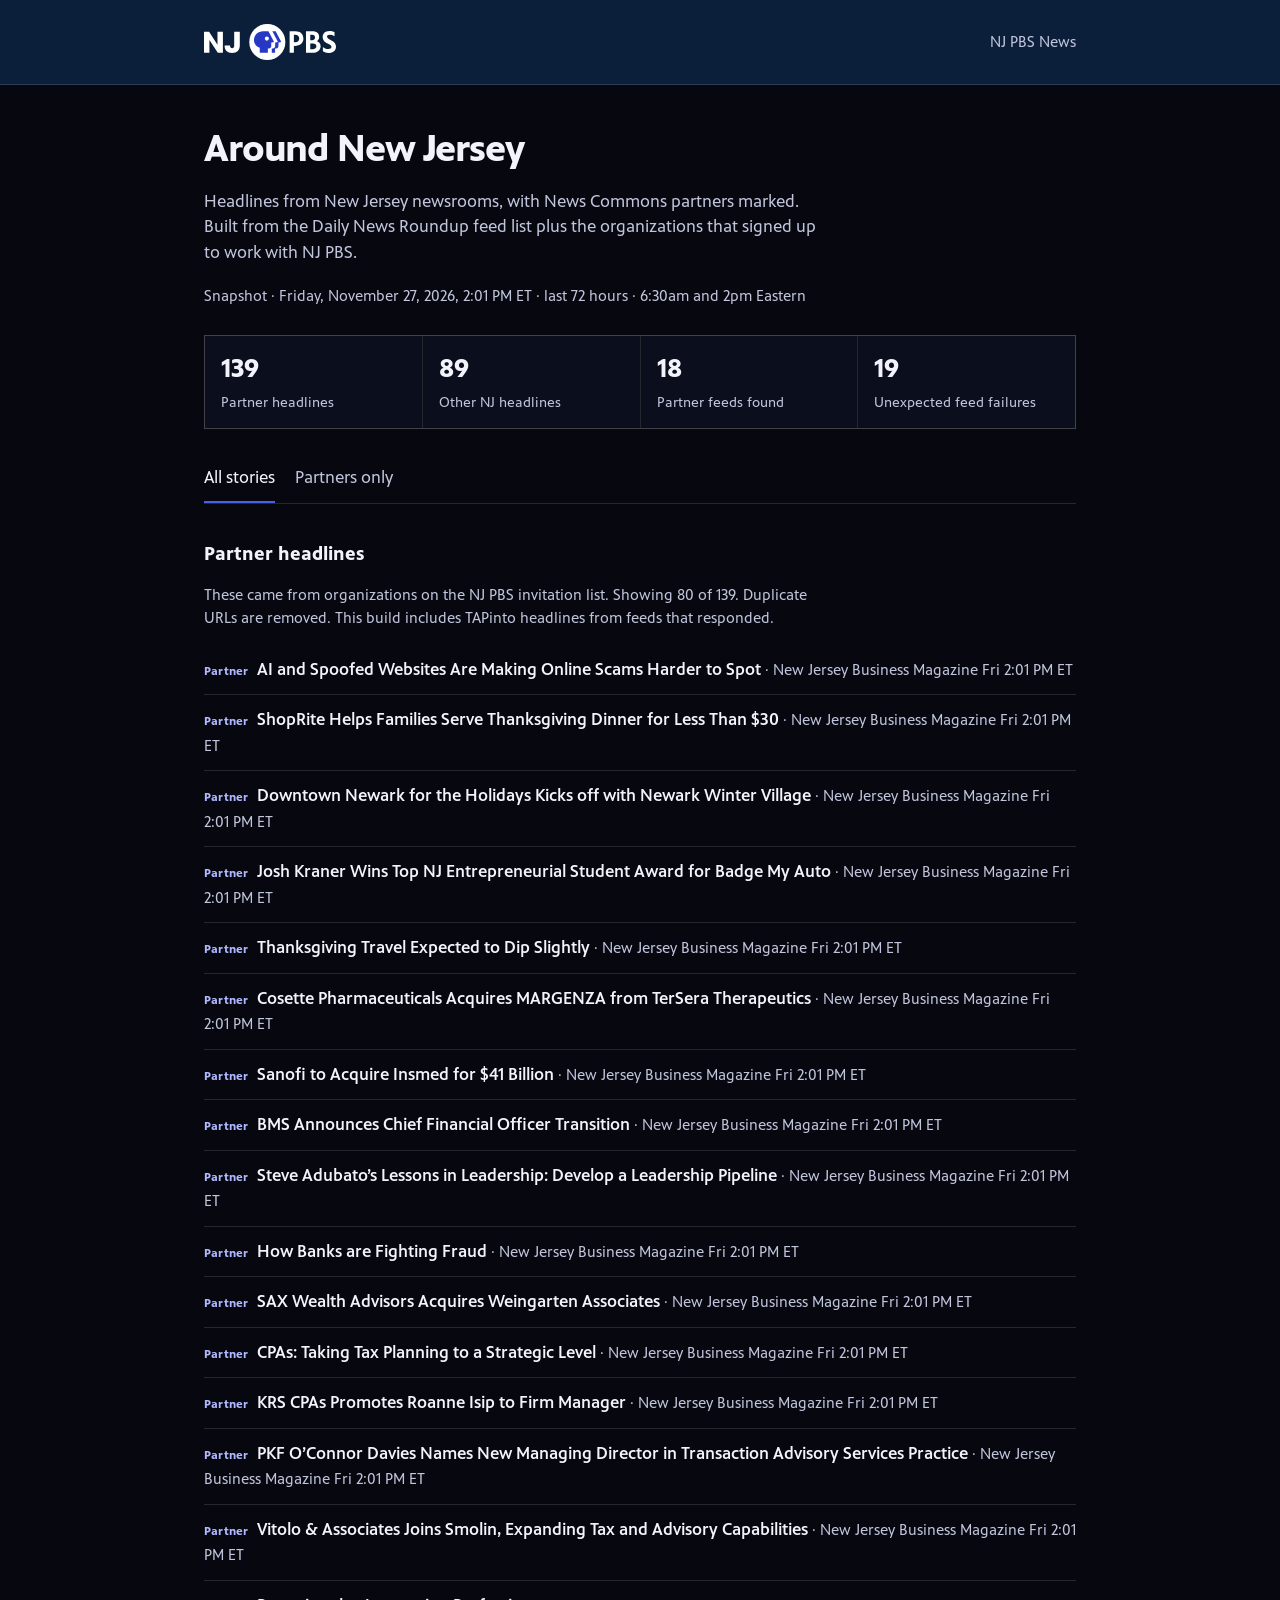
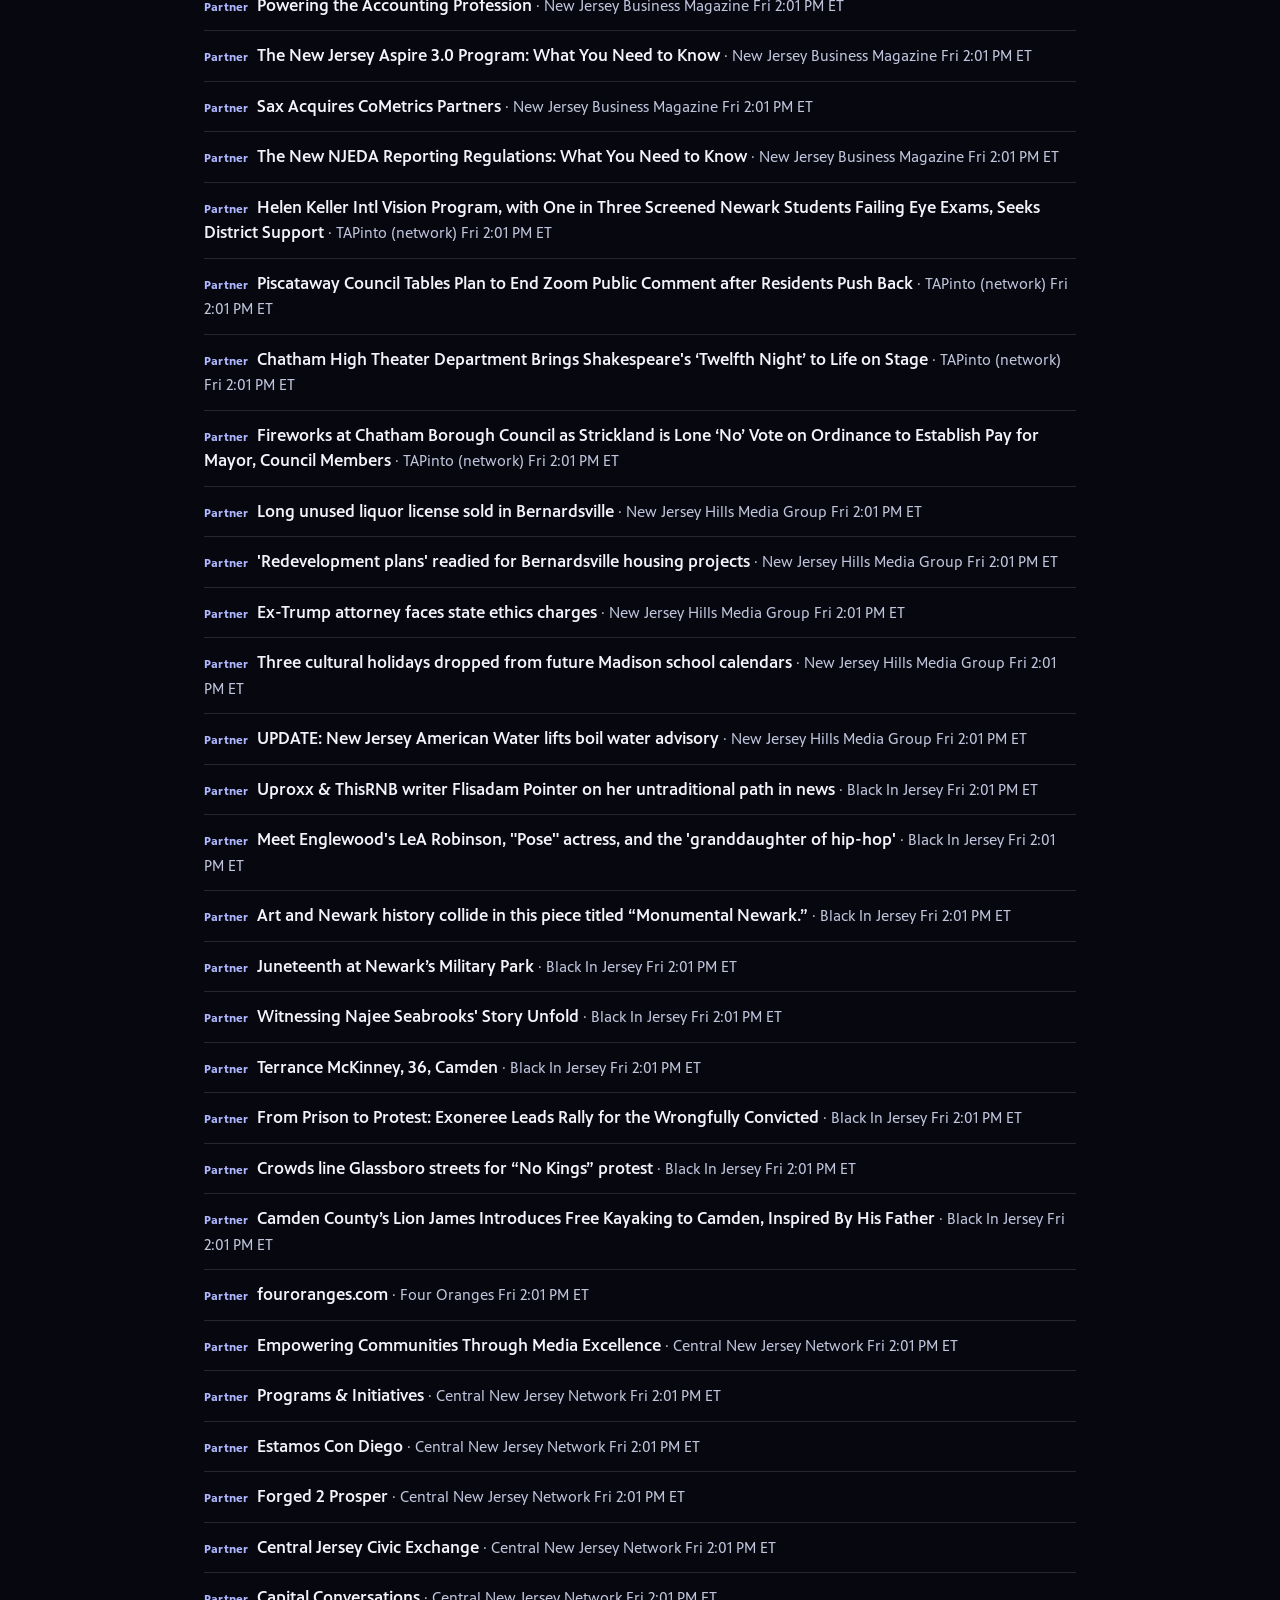
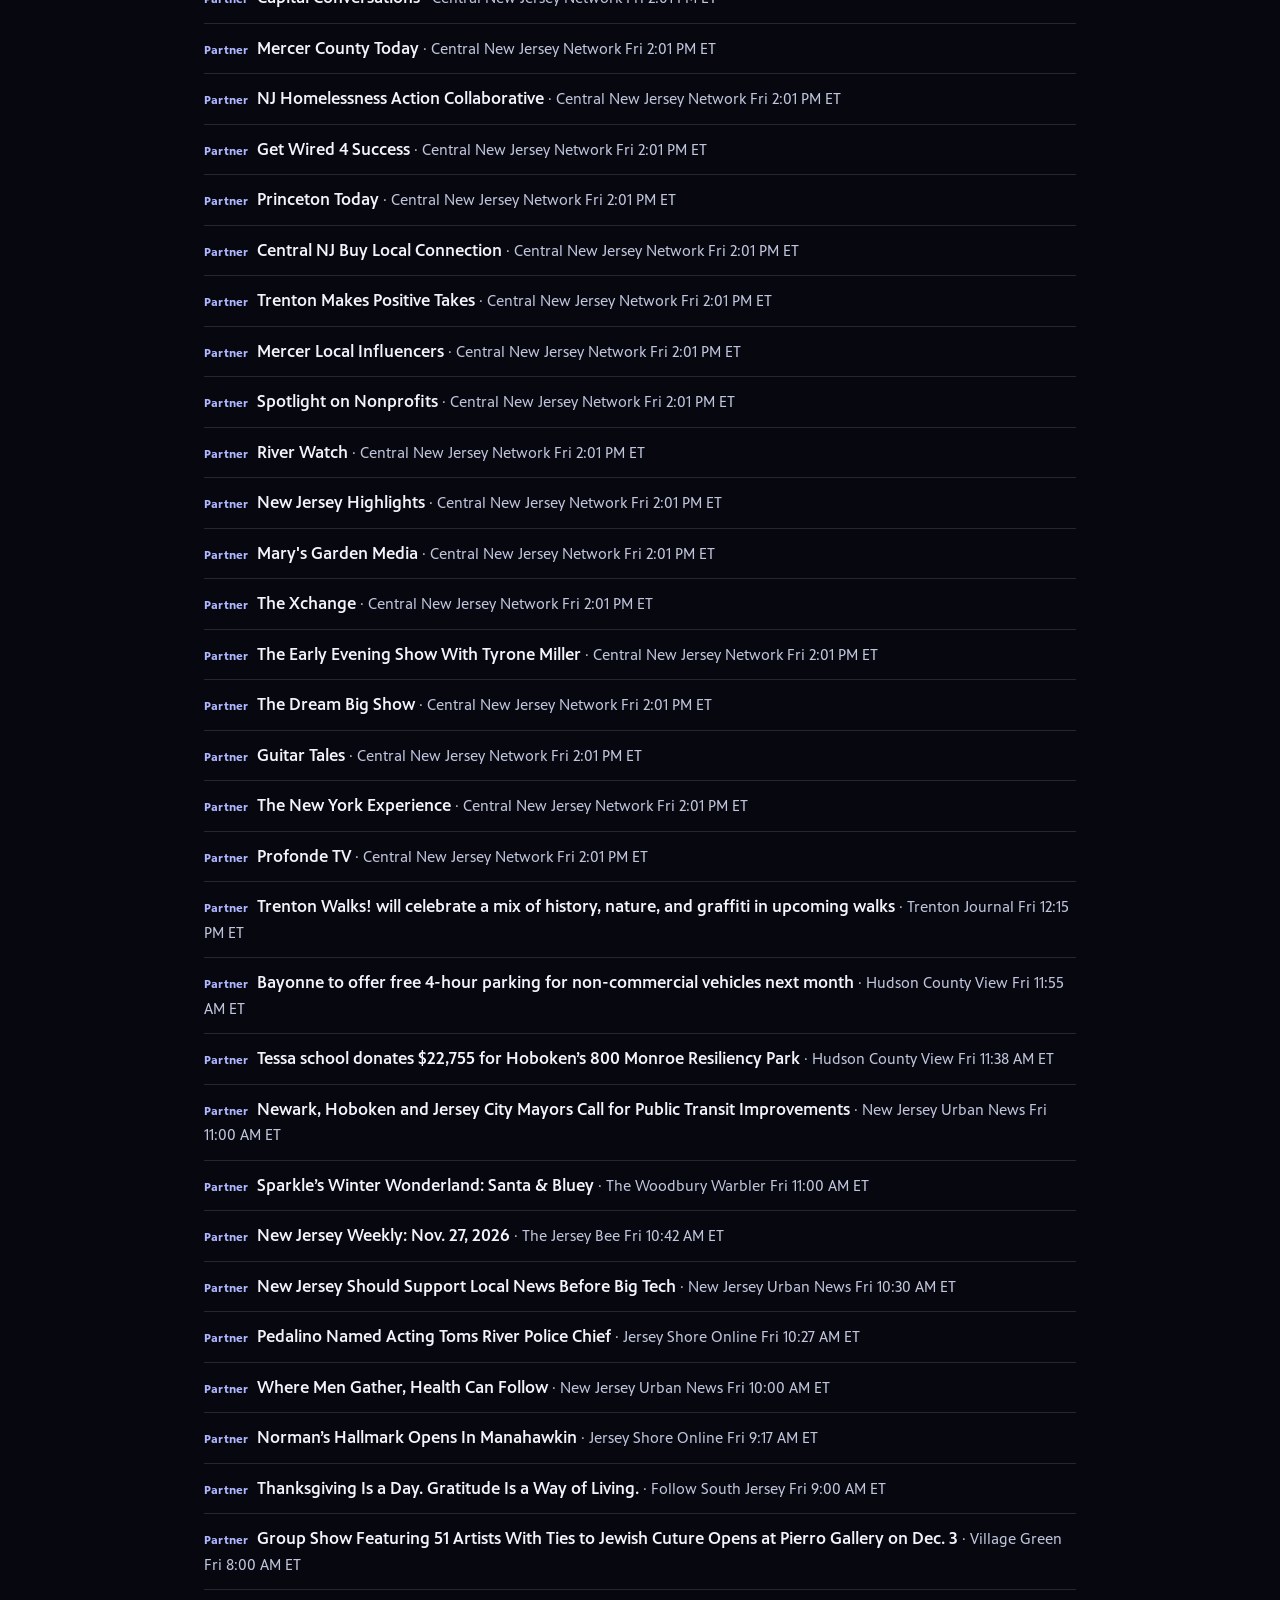
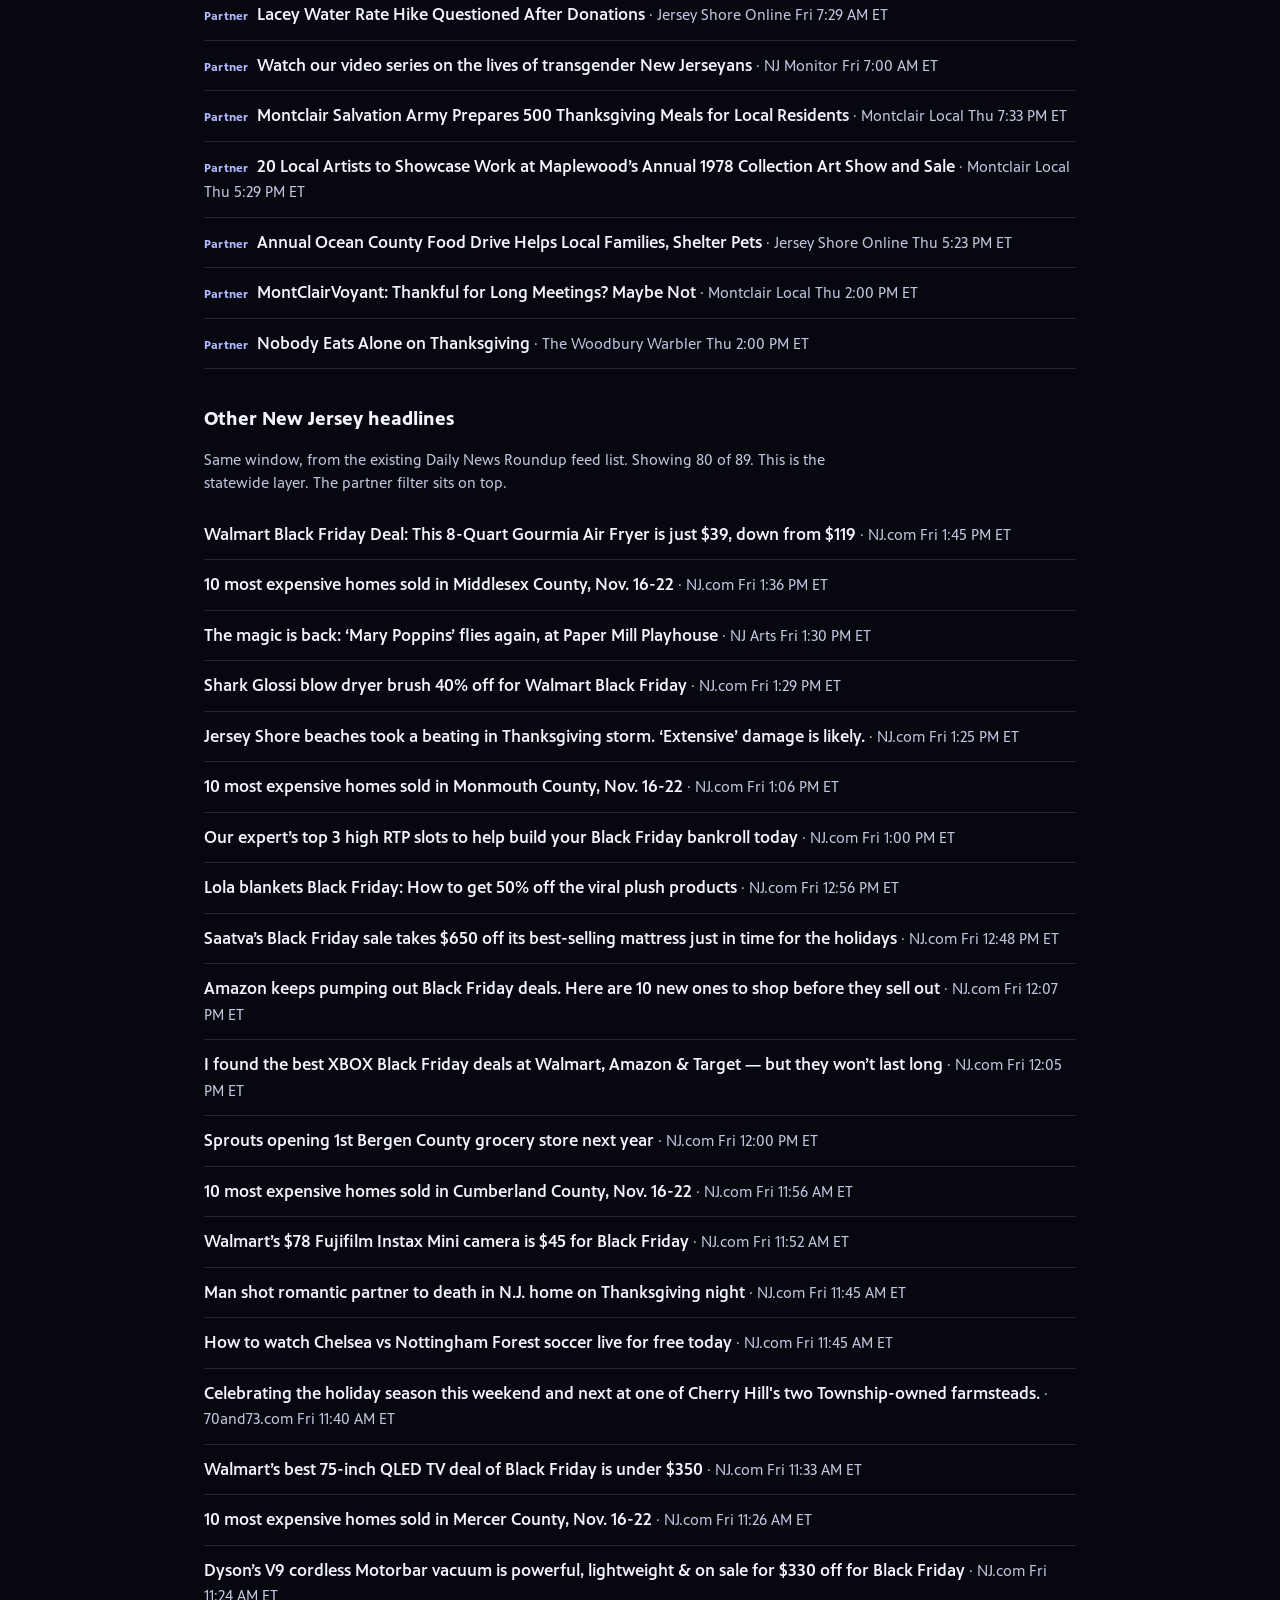
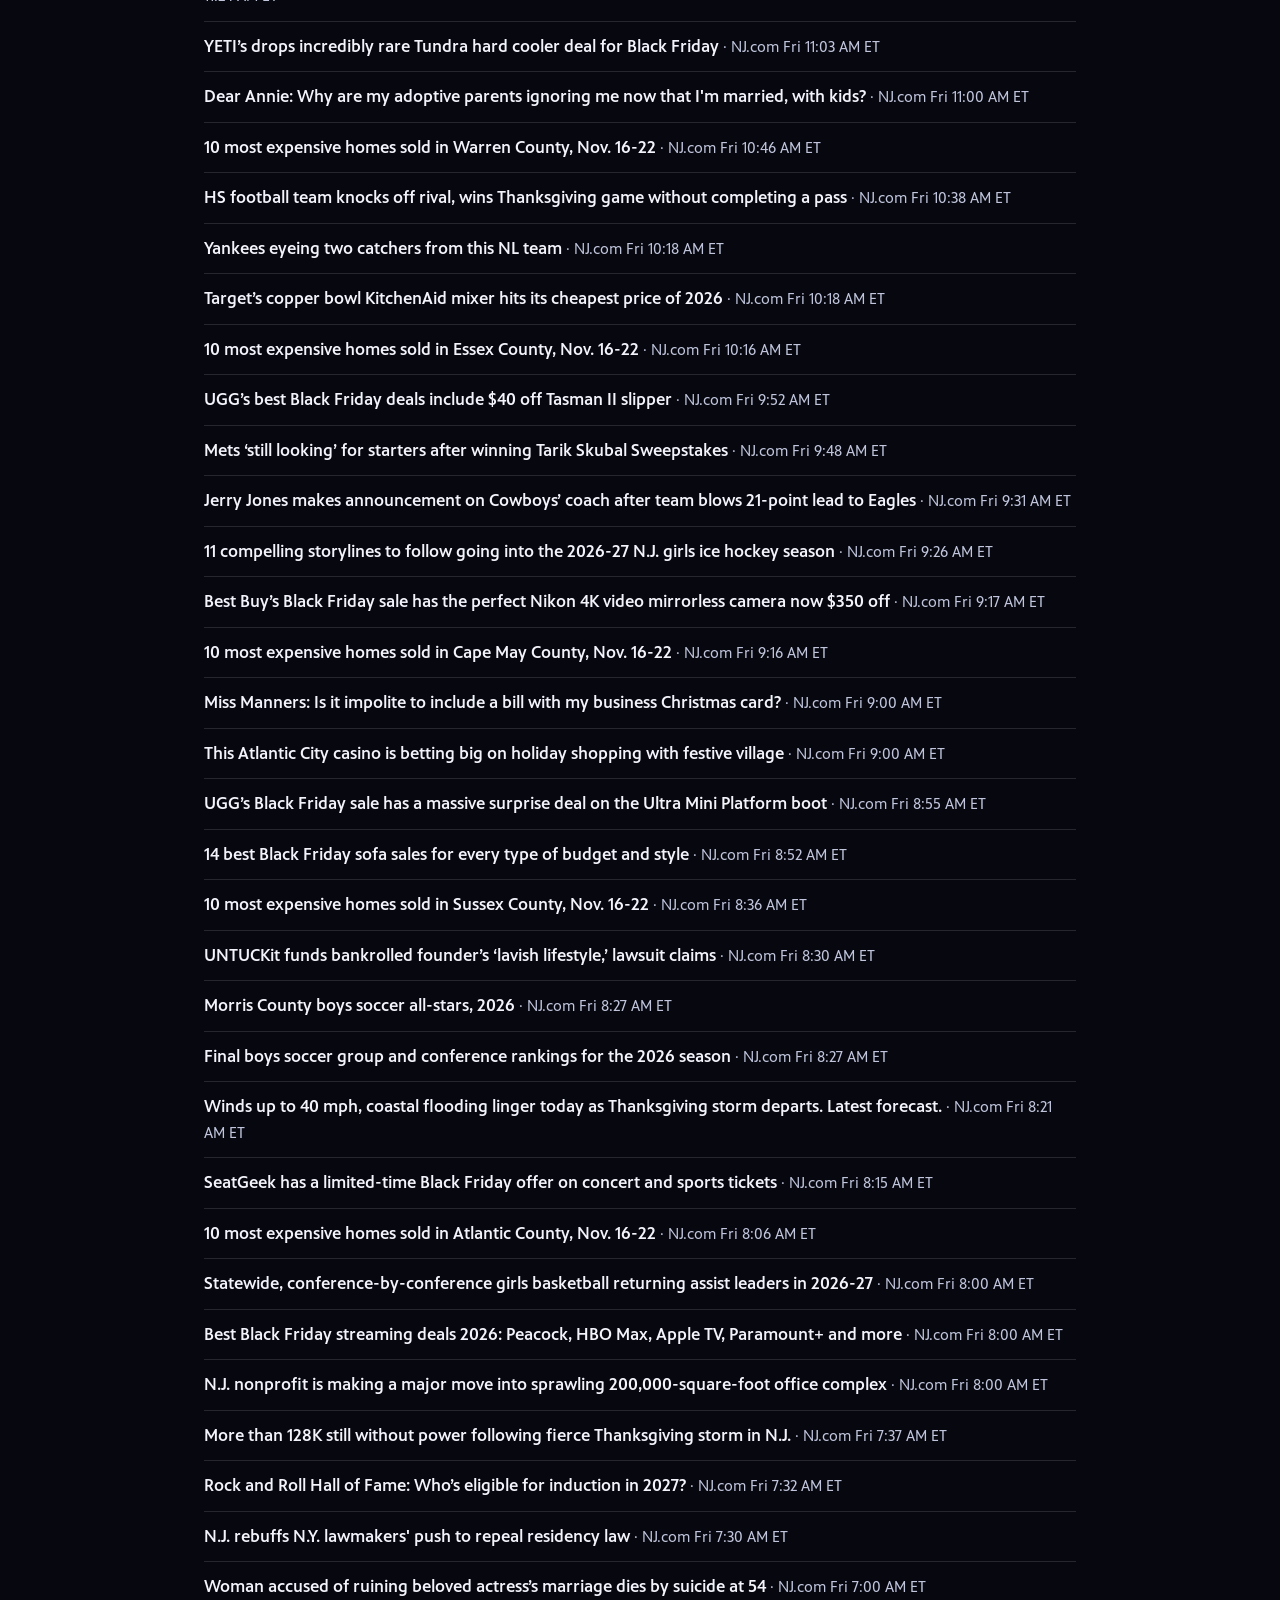
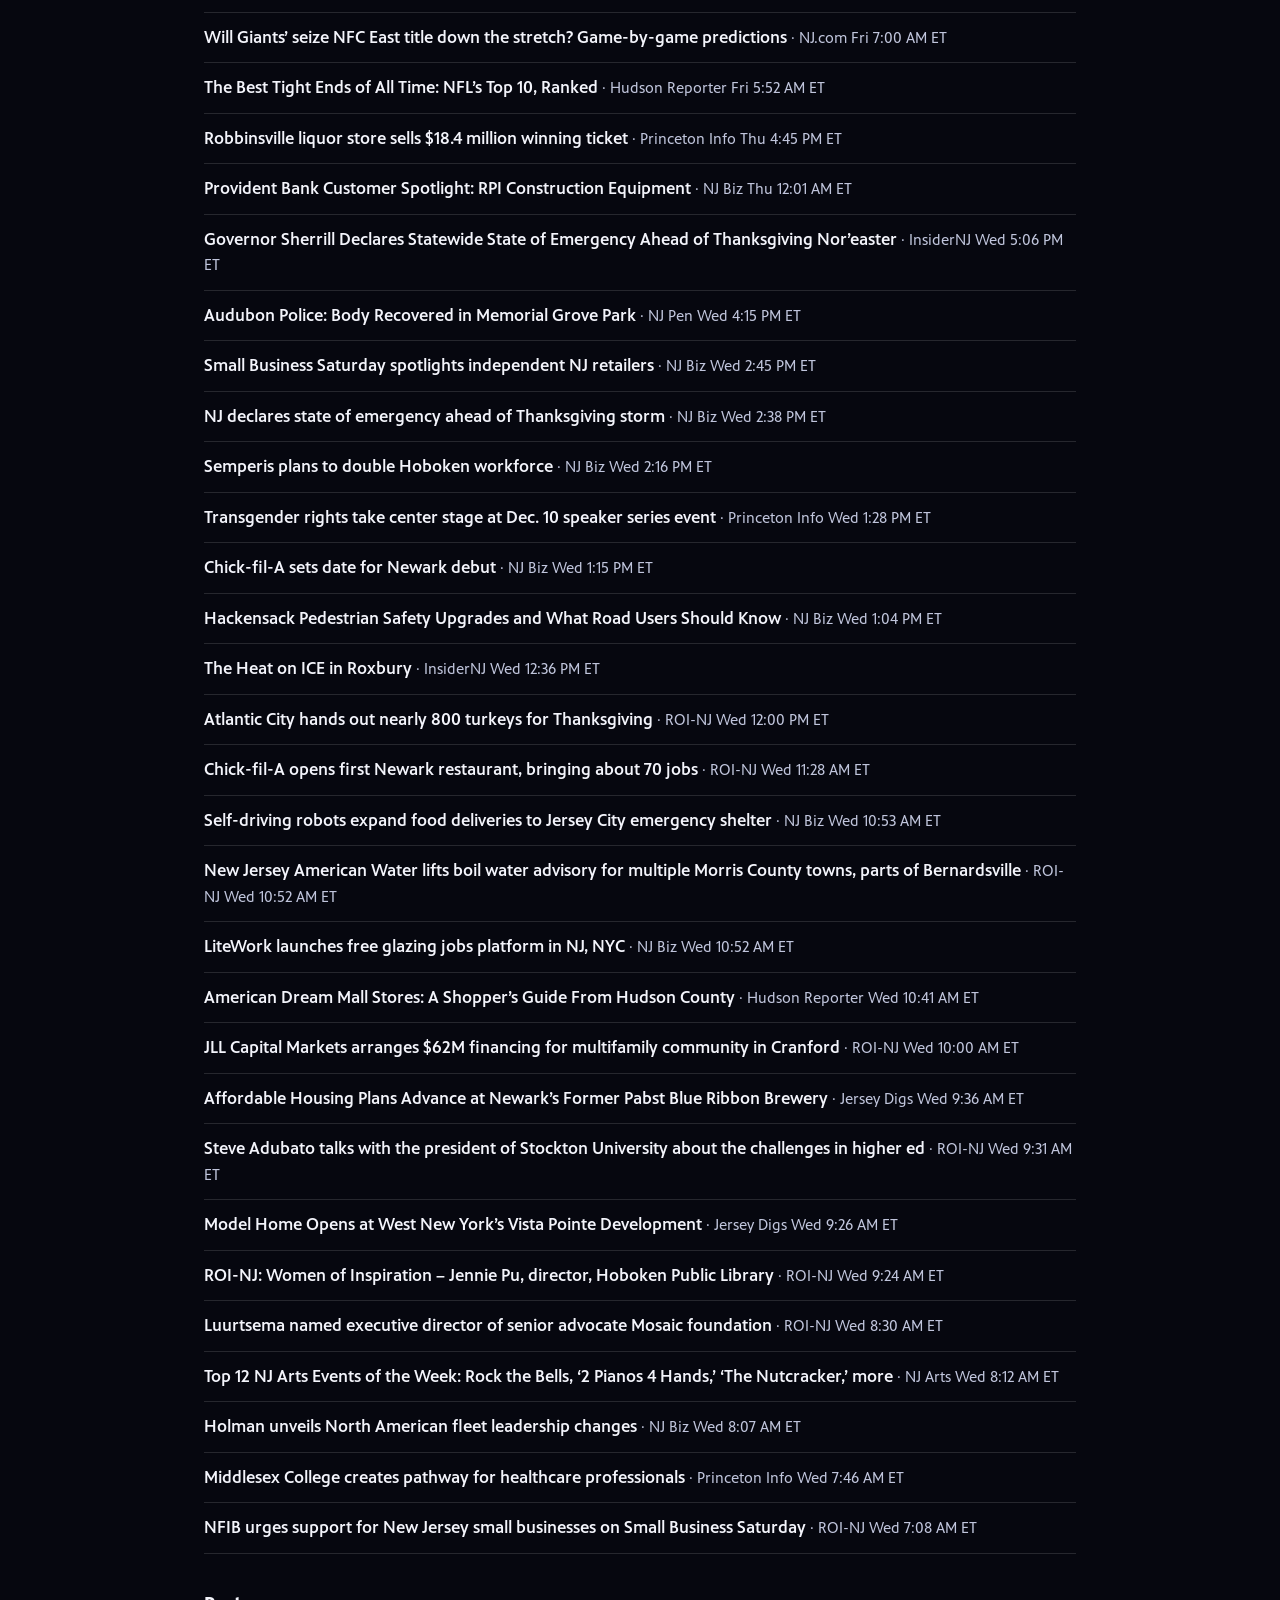
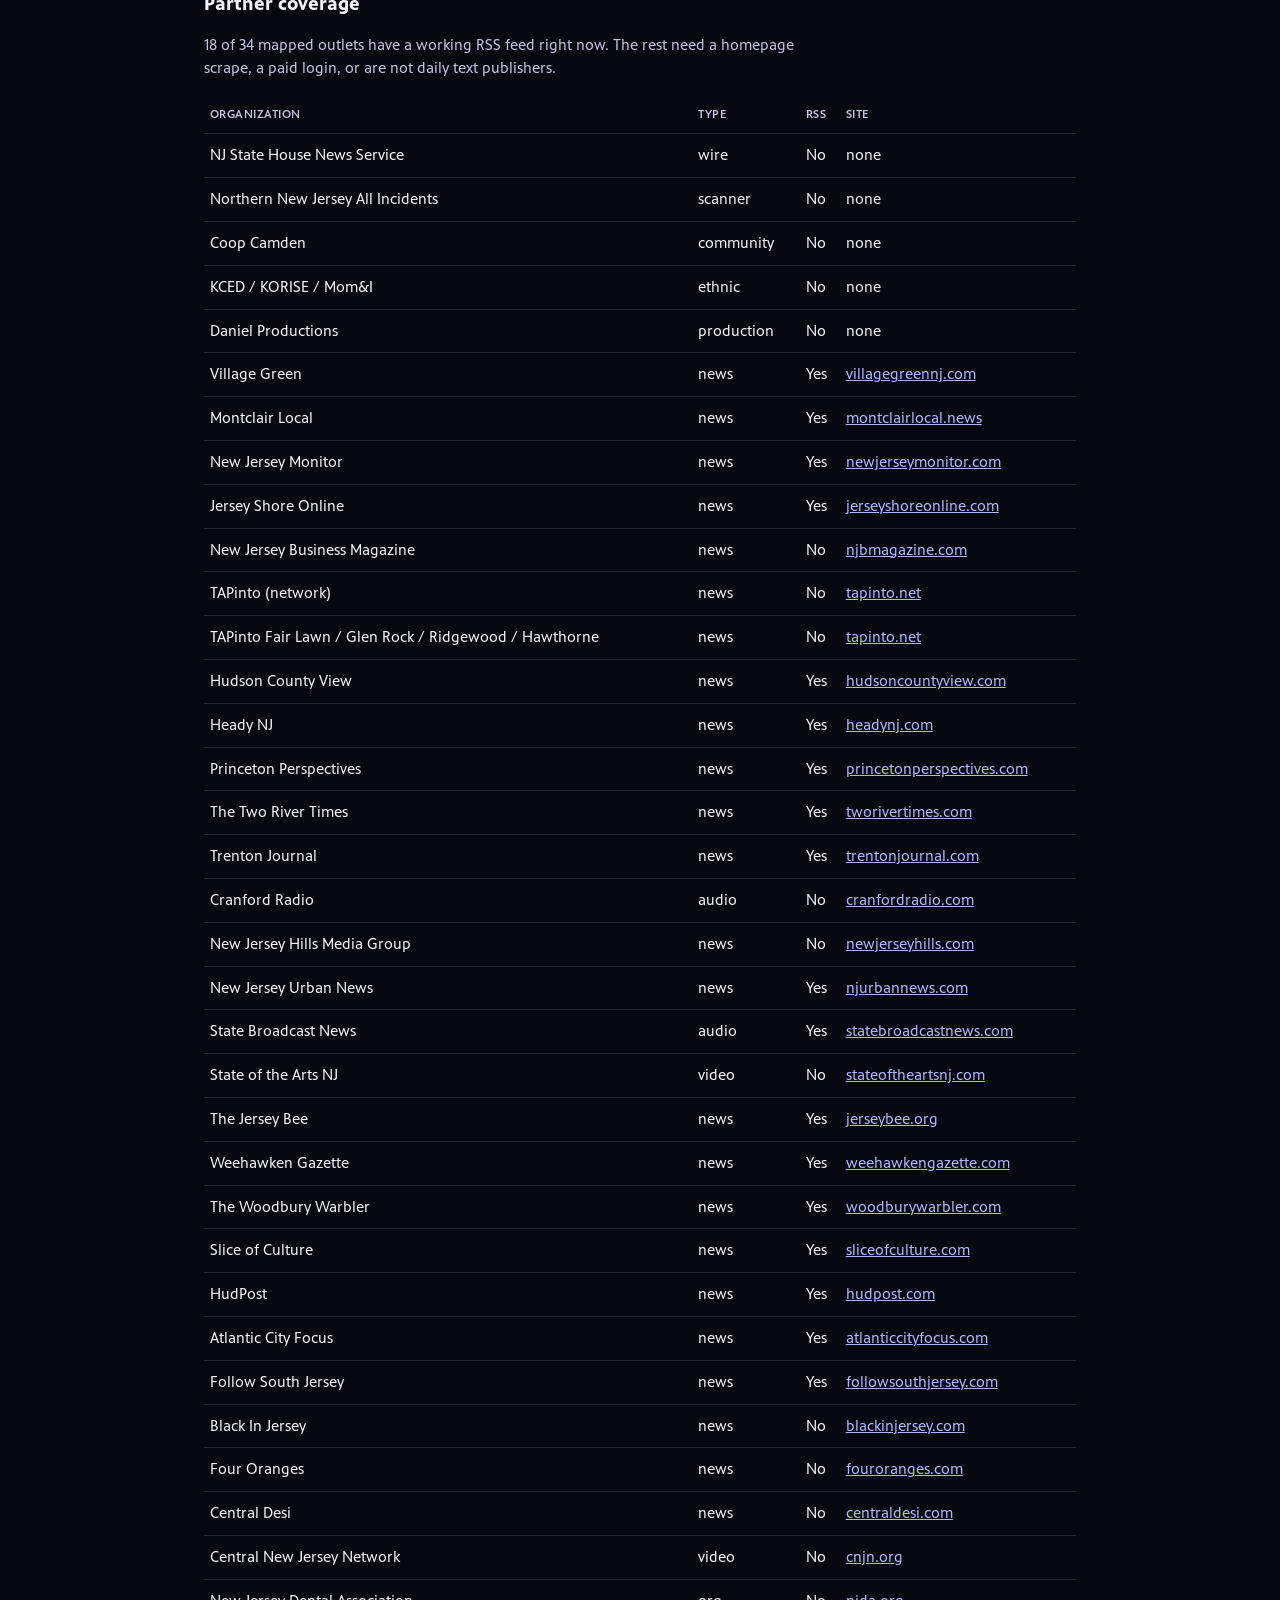
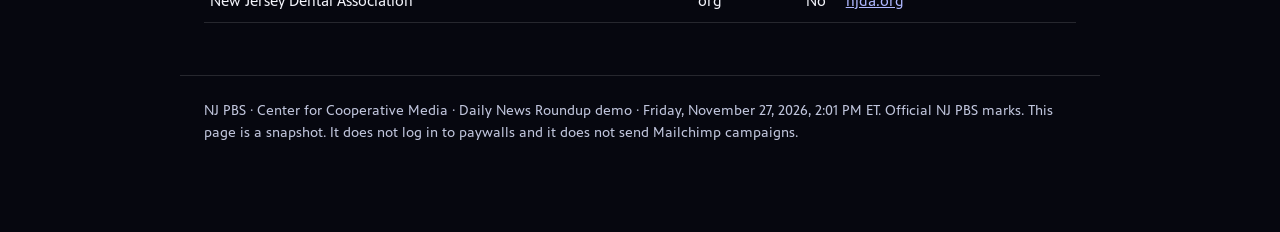
==== commit 52aa78ea: "Refresh Around New Jersey snapshot. [skip ci]" ====
--- a/snapshot.html
+++ b/snapshot.html
@@ -165,10 +165,10 @@
   <main>
     <h1>Around New Jersey</h1>
     <p class="lede">Headlines from New Jersey newsrooms, with News Commons partners marked. Built from the Daily News Roundup feed list plus the organizations that signed up to work with NJ PBS.</p>
-    <p class="meta">Snapshot · Friday, November 27, 2026, 6:31 AM ET · last 72 hours · 6:30am and 2pm Eastern</p>
+    <p class="meta">Snapshot · Friday, November 27, 2026, 2:01 PM ET · last 72 hours · 6:30am and 2pm Eastern</p>
     <div class="stats">
-      <div class="stat"><b>104</b><span>Partner headlines</span></div>
-      <div class="stat"><b>101</b><span>Other NJ headlines</span></div>
+      <div class="stat"><b>139</b><span>Partner headlines</span></div>
+      <div class="stat"><b>89</b><span>Other NJ headlines</span></div>
       <div class="stat"><b>18</b><span>Partner feeds found</span></div>
       <div class="stat"><b>19</b><span>Unexpected feed failures</span></div>
     </div>
@@ -178,149 +178,152 @@
     </div>
     <section id="partner-block">
       <h2>Partner headlines</h2>
-      <p class="note">These came from organizations on the NJ PBS invitation list. Showing 80 of 104. Duplicate URLs are removed. This build includes TAPinto headlines from feeds that responded.</p>
+      <p class="note">These came from organizations on the NJ PBS invitation list. Showing 80 of 139. Duplicate URLs are removed. This build includes TAPinto headlines from feeds that responded.</p>
       <ul class="stories">
-<li class="is-partner"><span class="star" title="News Commons partner">Partner</span><a href="https://njbmagazine.com/njb-news-now/ai-and-spoofed-websites-are-making-online-scams-harder-to-spot/">AI and Spoofed Websites Are Making Online Scams Harder to Spot</a> <span class="src">New Jersey Business Magazine</span> <span class="when">Fri 6:31 AM ET</span></li>
-<li class="is-partner"><span class="star" title="News Commons partner">Partner</span><a href="https://njbmagazine.com/njb-news-now/shoprite-helps-families-serve-thanksgiving-dinner-for-less-than-30/">ShopRite Helps Families Serve Thanksgiving Dinner for Less Than $30</a> <span class="src">New Jersey Business Magazine</span> <span class="when">Fri 6:31 AM ET</span></li>
-<li class="is-partner"><span class="star" title="News Commons partner">Partner</span><a href="https://njbmagazine.com/njb-news-now/downtown-newark-for-the-holidays-kicks-off-with-newark-winter-village/">Downtown Newark for the Holidays Kicks off with Newark Winter Village</a> <span class="src">New Jersey Business Magazine</span> <span class="when">Fri 6:31 AM ET</span></li>
-<li class="is-partner"><span class="star" title="News Commons partner">Partner</span><a href="https://njbia.org/amex-survey-consumers-embracing-small-business-this-holiday-season/">Amex Survey: Consumers Embracing Small Business This Holiday Season</a> <span class="src">New Jersey Business Magazine</span> <span class="when">Fri 6:31 AM ET</span></li>
-<li class="is-partner"><span class="star" title="News Commons partner">Partner</span><a href="https://njbia.org/steve-adubato-speaks-with-pinwheel-places-leader-about-providing-free-childcare-to-families-in-need/">Steve Adubato Speaks with Pinwheel Place’s Leader About Providing Free Childcare to Families in Need</a> <span class="src">New Jersey Business Magazine</span> <span class="when">Fri 6:31 AM ET</span></li>
-<li class="is-partner"><span class="star" title="News Commons partner">Partner</span><a href="https://njbia.org/njbias-emigholz-to-participate-in-sen-kims-einstein-corridor-event-dec-4/">NJBIA’s Emigholz to Participate in Sen. Kim’s ‘Einstein Corridor’ Event, Dec. 4</a> <span class="src">New Jersey Business Magazine</span> <span class="when">Fri 6:31 AM ET</span></li>
-<li class="is-partner"><span class="star" title="News Commons partner">Partner</span><a href="https://njbia.org/njbias-ford-adubato-to-take-part-in-childcare-and-the-economy-panel-dec-10/">NJBIA’s Ford, Adubato to Take Part in ‘Childcare and the Economy’ Panel, Dec. 10</a> <span class="src">New Jersey Business Magazine</span> <span class="when">Fri 6:31 AM ET</span></li>
-<li class="is-partner"><span class="star" title="News Commons partner">Partner</span><a href="https://njbia.org/new-rutgers-cafe-employing-adults-with-intellectual-disabilities-opens/">New Rutgers Cafe Employing Adults with Intellectual Disabilities Opens</a> <span class="src">New Jersey Business Magazine</span> <span class="when">Fri 6:31 AM ET</span></li>
-<li class="is-partner"><span class="star" title="News Commons partner">Partner</span><a href="https://njbmagazine.com/njb-news-now/josh-kraner-wins-top-nj-entrepreneurial-student-award-for-badge-my-auto/">Josh Kraner Wins Top NJ Entrepreneurial Student Award for Badge My Auto</a> <span class="src">New Jersey Business Magazine</span> <span class="when">Fri 6:31 AM ET</span></li>
-<li class="is-partner"><span class="star" title="News Commons partner">Partner</span><a href="https://njbmagazine.com/njb-news-now/thanksgiving-travel-expected-to-dip-slightly/">Thanksgiving Travel Expected to Dip Slightly</a> <span class="src">New Jersey Business Magazine</span> <span class="when">Fri 6:31 AM ET</span></li>
-<li class="is-partner"><span class="star" title="News Commons partner">Partner</span><a href="https://njbmagazine.com/njb-news-now/cosette-pharmaceuticals-acquires-margenza-from-tersera-therapeutics/">Cosette Pharmaceuticals Acquires MARGENZA from TerSera Therapeutics</a> <span class="src">New Jersey Business Magazine</span> <span class="when">Fri 6:31 AM ET</span></li>
-<li class="is-partner"><span class="star" title="News Commons partner">Partner</span><a href="https://njbmagazine.com/njb-news-now/sanofi-to-acquire-insmed-for-41-billion/">Sanofi to Acquire Insmed for $41 Billion</a> <span class="src">New Jersey Business Magazine</span> <span class="when">Fri 6:31 AM ET</span></li>
-<li class="is-partner"><span class="star" title="News Commons partner">Partner</span><a href="https://njbmagazine.com/njb-news-now/bms-announces-chief-financial-officer-transition/">BMS Announces Chief Financial Officer Transition</a> <span class="src">New Jersey Business Magazine</span> <span class="when">Fri 6:31 AM ET</span></li>
-<li class="is-partner"><span class="star" title="News Commons partner">Partner</span><a href="https://njbmagazine.com/lessons-in-leadership/steve-adubatos-lessons-in-leadership-develop-a-leadership-pipeline/">Steve Adubato’s Lessons in Leadership: Develop a Leadership Pipeline</a> <span class="src">New Jersey Business Magazine</span> <span class="when">Fri 6:31 AM ET</span></li>
-<li class="is-partner"><span class="star" title="News Commons partner">Partner</span><a href="https://njbmagazine.com/special-sections/2026-nj-bankers-association-special-section/how-banks-are-fighting-fraud/">How Banks are Fighting Fraud</a> <span class="src">New Jersey Business Magazine</span> <span class="when">Fri 6:31 AM ET</span></li>
-<li class="is-partner"><span class="star" title="News Commons partner">Partner</span><a href="https://www.tapinto.net/towns/newark/sections/education/articles/helen-keller-intl-vision-program-with-one-in-three-screened-newark-students-failing-eye-exams-seeks-district-support">Helen Keller Intl Vision Program, with One in Three Screened Newark Students Failing Eye Exams, Seeks District Support</a> <span class="src">TAPinto (network)</span> <span class="when">Fri 6:31 AM ET</span></li>
-<li class="is-partner"><span class="star" title="News Commons partner">Partner</span><a href="https://www.tapinto.net/towns/piscataway/sections/government/articles/piscataway-council-tables-plan-to-end-zoom-public-comment-after-residents-push-back-3">Piscataway Council Tables Plan to End Zoom Public Comment after Residents Push Back</a> <span class="src">TAPinto (network)</span> <span class="when">Fri 6:31 AM ET</span></li>
-<li class="is-partner"><span class="star" title="News Commons partner">Partner</span><a href="https://www.tapinto.net/towns/chatham/sections/arts-and-entertainment/articles/chatham-high-theater-department-brings-shakespeare-s-twelfth-night-to-life-on-stage">Chatham High Theater Department Brings Shakespeare&#x27;s ‘Twelfth Night’ to Life on Stage</a> <span class="src">TAPinto (network)</span> <span class="when">Fri 6:31 AM ET</span></li>
-<li class="is-partner"><span class="star" title="News Commons partner">Partner</span><a href="https://www.tapinto.net/towns/chatham/sections/government/articles/fireworks-at-chatham-borough-council-as-strickland-is-lone-no-vote-on-ordinance-to-establish-pay-for-mayor-council-members">Fireworks at Chatham Borough Council as Strickland is Lone ‘No’ Vote on Ordinance to Establish Pay for Mayor, Council Members</a> <span class="src">TAPinto (network)</span> <span class="when">Fri 6:31 AM ET</span></li>
-<li class="is-partner"><span class="star" title="News Commons partner">Partner</span><a href="https://www.newjerseyhills.com/bernardsville_news/news/long-unused-liquor-license-sold-in-bernardsville/article_42884ac4-ac93-4f06-8c5c-312dcad838de.html">Long unused liquor license sold in Bernardsville</a> <span class="src">New Jersey Hills Media Group</span> <span class="when">Fri 6:31 AM ET</span></li>
-<li class="is-partner"><span class="star" title="News Commons partner">Partner</span><a href="https://www.newjerseyhills.com/bernardsville_news/news/redevelopment-plans-readied-for-bernardsville-housing-projects/article_9aa485e3-54bd-4b9a-b121-cf8ac320b35b.html">&#x27;Redevelopment plans&#x27; readied for Bernardsville housing projects</a> <span class="src">New Jersey Hills Media Group</span> <span class="when">Fri 6:31 AM ET</span></li>
-<li class="is-partner"><span class="star" title="News Commons partner">Partner</span><a href="https://www.newjerseyhills.com/bernardsville_news/news/ex-trump-attorney-faces-state-ethics-charges/article_9a0e6efe-ef9a-42e8-9be1-c25bd6311acf.html">Ex-Trump attorney faces state ethics charges</a> <span class="src">New Jersey Hills Media Group</span> <span class="when">Fri 6:31 AM ET</span></li>
-<li class="is-partner"><span class="star" title="News Commons partner">Partner</span><a href="https://www.newjerseyhills.com/madison_eagle/news/three-cultural-holidays-dropped-from-future-madison-school-calendars/article_f5906326-b07a-4381-85eb-e35e75b582f7.html">Three cultural holidays dropped from future Madison school calendars</a> <span class="src">New Jersey Hills Media Group</span> <span class="when">Fri 6:31 AM ET</span></li>
-<li class="is-partner"><span class="star" title="News Commons partner">Partner</span><a href="https://www.newjerseyhills.com/bernardsville_news/news/update-new-jersey-american-water-lifts-boil-water-advisory/article_c99fae98-de1a-476e-9e50-f6b6f8ce1780.html">UPDATE: New Jersey American Water lifts boil water advisory</a> <span class="src">New Jersey Hills Media Group</span> <span class="when">Fri 6:31 AM ET</span></li>
-<li class="is-partner"><span class="star" title="News Commons partner">Partner</span><a href="http://www.squarespace.com/">fouroranges.com</a> <span class="src">Four Oranges</span> <span class="when">Fri 6:31 AM ET</span></li>
+<li class="is-partner"><span class="star" title="News Commons partner">Partner</span><a href="https://njbmagazine.com/njb-news-now/ai-and-spoofed-websites-are-making-online-scams-harder-to-spot/">AI and Spoofed Websites Are Making Online Scams Harder to Spot</a> <span class="src">New Jersey Business Magazine</span> <span class="when">Fri 2:01 PM ET</span></li>
+<li class="is-partner"><span class="star" title="News Commons partner">Partner</span><a href="https://njbmagazine.com/njb-news-now/shoprite-helps-families-serve-thanksgiving-dinner-for-less-than-30/">ShopRite Helps Families Serve Thanksgiving Dinner for Less Than $30</a> <span class="src">New Jersey Business Magazine</span> <span class="when">Fri 2:01 PM ET</span></li>
+<li class="is-partner"><span class="star" title="News Commons partner">Partner</span><a href="https://njbmagazine.com/njb-news-now/downtown-newark-for-the-holidays-kicks-off-with-newark-winter-village/">Downtown Newark for the Holidays Kicks off with Newark Winter Village</a> <span class="src">New Jersey Business Magazine</span> <span class="when">Fri 2:01 PM ET</span></li>
+<li class="is-partner"><span class="star" title="News Commons partner">Partner</span><a href="https://njbmagazine.com/njb-news-now/josh-kraner-wins-top-nj-entrepreneurial-student-award-for-badge-my-auto/">Josh Kraner Wins Top NJ Entrepreneurial Student Award for Badge My Auto</a> <span class="src">New Jersey Business Magazine</span> <span class="when">Fri 2:01 PM ET</span></li>
+<li class="is-partner"><span class="star" title="News Commons partner">Partner</span><a href="https://njbmagazine.com/njb-news-now/thanksgiving-travel-expected-to-dip-slightly/">Thanksgiving Travel Expected to Dip Slightly</a> <span class="src">New Jersey Business Magazine</span> <span class="when">Fri 2:01 PM ET</span></li>
+<li class="is-partner"><span class="star" title="News Commons partner">Partner</span><a href="https://njbmagazine.com/njb-news-now/cosette-pharmaceuticals-acquires-margenza-from-tersera-therapeutics/">Cosette Pharmaceuticals Acquires MARGENZA from TerSera Therapeutics</a> <span class="src">New Jersey Business Magazine</span> <span class="when">Fri 2:01 PM ET</span></li>
+<li class="is-partner"><span class="star" title="News Commons partner">Partner</span><a href="https://njbmagazine.com/njb-news-now/sanofi-to-acquire-insmed-for-41-billion/">Sanofi to Acquire Insmed for $41 Billion</a> <span class="src">New Jersey Business Magazine</span> <span class="when">Fri 2:01 PM ET</span></li>
+<li class="is-partner"><span class="star" title="News Commons partner">Partner</span><a href="https://njbmagazine.com/njb-news-now/bms-announces-chief-financial-officer-transition/">BMS Announces Chief Financial Officer Transition</a> <span class="src">New Jersey Business Magazine</span> <span class="when">Fri 2:01 PM ET</span></li>
+<li class="is-partner"><span class="star" title="News Commons partner">Partner</span><a href="https://njbmagazine.com/lessons-in-leadership/steve-adubatos-lessons-in-leadership-develop-a-leadership-pipeline/">Steve Adubato’s Lessons in Leadership: Develop a Leadership Pipeline</a> <span class="src">New Jersey Business Magazine</span> <span class="when">Fri 2:01 PM ET</span></li>
+<li class="is-partner"><span class="star" title="News Commons partner">Partner</span><a href="https://njbmagazine.com/special-sections/2026-nj-bankers-association-special-section/how-banks-are-fighting-fraud/">How Banks are Fighting Fraud</a> <span class="src">New Jersey Business Magazine</span> <span class="when">Fri 2:01 PM ET</span></li>
+<li class="is-partner"><span class="star" title="News Commons partner">Partner</span><a href="https://njbmagazine.com/njb-news-now/sax-wealth-advisors-acquires-weingarten-associates/">SAX Wealth Advisors Acquires Weingarten Associates</a> <span class="src">New Jersey Business Magazine</span> <span class="when">Fri 2:01 PM ET</span></li>
+<li class="is-partner"><span class="star" title="News Commons partner">Partner</span><a href="https://njbmagazine.com/monthly-articles/cpas-taking-tax-planning-to-a-strategic-level/">CPAs: Taking Tax Planning to a Strategic Level</a> <span class="src">New Jersey Business Magazine</span> <span class="when">Fri 2:01 PM ET</span></li>
+<li class="is-partner"><span class="star" title="News Commons partner">Partner</span><a href="https://njbmagazine.com/njb-news-now/krs-cpas-promotes-roanne-isip-to-firm-manager/">KRS CPAs Promotes Roanne Isip to Firm Manager</a> <span class="src">New Jersey Business Magazine</span> <span class="when">Fri 2:01 PM ET</span></li>
+<li class="is-partner"><span class="star" title="News Commons partner">Partner</span><a href="https://njbmagazine.com/njb-news-now/pkf-oconnor-davies-names-new-managing-director-in-transaction-advisory-services-practice/">PKF O’Connor Davies Names New Managing Director in Transaction Advisory Services Practice</a> <span class="src">New Jersey Business Magazine</span> <span class="when">Fri 2:01 PM ET</span></li>
+<li class="is-partner"><span class="star" title="News Commons partner">Partner</span><a href="https://njbmagazine.com/njb-news-now/vitolo-associates-joins-smolin-expanding-tax-and-advisory-capabilities/">Vitolo &amp; Associates Joins Smolin, Expanding Tax and Advisory Capabilities</a> <span class="src">New Jersey Business Magazine</span> <span class="when">Fri 2:01 PM ET</span></li>
+<li class="is-partner"><span class="star" title="News Commons partner">Partner</span><a href="https://njbmagazine.com/monthly-articles/powering-the-accounting-profession/">Powering the Accounting Profession</a> <span class="src">New Jersey Business Magazine</span> <span class="when">Fri 2:01 PM ET</span></li>
+<li class="is-partner"><span class="star" title="News Commons partner">Partner</span><a href="https://njbmagazine.com/sponsored/the-new-jersey-aspire-3-0-program-what-you-need-to-know/">The New Jersey Aspire 3.0 Program: What You Need to Know</a> <span class="src">New Jersey Business Magazine</span> <span class="when">Fri 2:01 PM ET</span></li>
+<li class="is-partner"><span class="star" title="News Commons partner">Partner</span><a href="https://njbmagazine.com/njb-news-now/sax-acquires-cometrics-partners/">Sax Acquires CoMetrics Partners</a> <span class="src">New Jersey Business Magazine</span> <span class="when">Fri 2:01 PM ET</span></li>
+<li class="is-partner"><span class="star" title="News Commons partner">Partner</span><a href="https://njbmagazine.com/sponsored/the-new-njeda-reporting-regulations-what-you-need-to-know/">The New NJEDA Reporting Regulations: What You Need to Know</a> <span class="src">New Jersey Business Magazine</span> <span class="when">Fri 2:01 PM ET</span></li>
+<li class="is-partner"><span class="star" title="News Commons partner">Partner</span><a href="https://www.tapinto.net/towns/newark/sections/education/articles/helen-keller-intl-vision-program-with-one-in-three-screened-newark-students-failing-eye-exams-seeks-district-support">Helen Keller Intl Vision Program, with One in Three Screened Newark Students Failing Eye Exams, Seeks District Support</a> <span class="src">TAPinto (network)</span> <span class="when">Fri 2:01 PM ET</span></li>
+<li class="is-partner"><span class="star" title="News Commons partner">Partner</span><a href="https://www.tapinto.net/towns/piscataway/sections/government/articles/piscataway-council-tables-plan-to-end-zoom-public-comment-after-residents-push-back-3">Piscataway Council Tables Plan to End Zoom Public Comment after Residents Push Back</a> <span class="src">TAPinto (network)</span> <span class="when">Fri 2:01 PM ET</span></li>
+<li class="is-partner"><span class="star" title="News Commons partner">Partner</span><a href="https://www.tapinto.net/towns/chatham/sections/arts-and-entertainment/articles/chatham-high-theater-department-brings-shakespeare-s-twelfth-night-to-life-on-stage">Chatham High Theater Department Brings Shakespeare&#x27;s ‘Twelfth Night’ to Life on Stage</a> <span class="src">TAPinto (network)</span> <span class="when">Fri 2:01 PM ET</span></li>
+<li class="is-partner"><span class="star" title="News Commons partner">Partner</span><a href="https://www.tapinto.net/towns/chatham/sections/government/articles/fireworks-at-chatham-borough-council-as-strickland-is-lone-no-vote-on-ordinance-to-establish-pay-for-mayor-council-members">Fireworks at Chatham Borough Council as Strickland is Lone ‘No’ Vote on Ordinance to Establish Pay for Mayor, Council Members</a> <span class="src">TAPinto (network)</span> <span class="when">Fri 2:01 PM ET</span></li>
+<li class="is-partner"><span class="star" title="News Commons partner">Partner</span><a href="https://www.newjerseyhills.com/bernardsville_news/news/long-unused-liquor-license-sold-in-bernardsville/article_42884ac4-ac93-4f06-8c5c-312dcad838de.html">Long unused liquor license sold in Bernardsville</a> <span class="src">New Jersey Hills Media Group</span> <span class="when">Fri 2:01 PM ET</span></li>
+<li class="is-partner"><span class="star" title="News Commons partner">Partner</span><a href="https://www.newjerseyhills.com/bernardsville_news/news/redevelopment-plans-readied-for-bernardsville-housing-projects/article_9aa485e3-54bd-4b9a-b121-cf8ac320b35b.html">&#x27;Redevelopment plans&#x27; readied for Bernardsville housing projects</a> <span class="src">New Jersey Hills Media Group</span> <span class="when">Fri 2:01 PM ET</span></li>
+<li class="is-partner"><span class="star" title="News Commons partner">Partner</span><a href="https://www.newjerseyhills.com/bernardsville_news/news/ex-trump-attorney-faces-state-ethics-charges/article_9a0e6efe-ef9a-42e8-9be1-c25bd6311acf.html">Ex-Trump attorney faces state ethics charges</a> <span class="src">New Jersey Hills Media Group</span> <span class="when">Fri 2:01 PM ET</span></li>
+<li class="is-partner"><span class="star" title="News Commons partner">Partner</span><a href="https://www.newjerseyhills.com/madison_eagle/news/three-cultural-holidays-dropped-from-future-madison-school-calendars/article_f5906326-b07a-4381-85eb-e35e75b582f7.html">Three cultural holidays dropped from future Madison school calendars</a> <span class="src">New Jersey Hills Media Group</span> <span class="when">Fri 2:01 PM ET</span></li>
+<li class="is-partner"><span class="star" title="News Commons partner">Partner</span><a href="https://www.newjerseyhills.com/bernardsville_news/news/update-new-jersey-american-water-lifts-boil-water-advisory/article_c99fae98-de1a-476e-9e50-f6b6f8ce1780.html">UPDATE: New Jersey American Water lifts boil water advisory</a> <span class="src">New Jersey Hills Media Group</span> <span class="when">Fri 2:01 PM ET</span></li>
+<li class="is-partner"><span class="star" title="News Commons partner">Partner</span><a href="https://www.blackinjersey.com/flisidam-pointer-narrative/">Uproxx &amp; ThisRNB writer Flisadam Pointer on her untraditional path in news</a> <span class="src">Black In Jersey</span> <span class="when">Fri 2:01 PM ET</span></li>
+<li class="is-partner"><span class="star" title="News Commons partner">Partner</span><a href="https://www.blackinjersey.com/meet-englewoods-lea-robinson-pose-actress-and-the-granddaughter-of-hip-hop/">Meet Englewood&#x27;s LeA Robinson, &quot;Pose&quot; actress, and the &#x27;granddaughter of hip-hop&#x27;</a> <span class="src">Black In Jersey</span> <span class="when">Fri 2:01 PM ET</span></li>
+<li class="is-partner"><span class="star" title="News Commons partner">Partner</span><a href="https://www.blackinjersey.com/monumental-newark-where-art-and-history-collide/">Art and Newark history collide in this piece titled “Monumental Newark.”</a> <span class="src">Black In Jersey</span> <span class="when">Fri 2:01 PM ET</span></li>
+<li class="is-partner"><span class="star" title="News Commons partner">Partner</span><a href="https://www.blackinjersey.com/?page_id=5287">Juneteenth at Newark’s Military Park</a> <span class="src">Black In Jersey</span> <span class="when">Fri 2:01 PM ET</span></li>
+<li class="is-partner"><span class="star" title="News Commons partner">Partner</span><a href="https://www.blackinjersey.com/witnessing-najee-seabrooks-story-unfold">Witnessing Najee Seabrooks&#x27; Story Unfold</a> <span class="src">Black In Jersey</span> <span class="when">Fri 2:01 PM ET</span></li>
+<li class="is-partner"><span class="star" title="News Commons partner">Partner</span><a href="https://www.blackinjersey.com/terrance-mckinney-36-camden">Terrance McKinney, 36, Camden</a> <span class="src">Black In Jersey</span> <span class="when">Fri 2:01 PM ET</span></li>
+<li class="is-partner"><span class="star" title="News Commons partner">Partner</span><a href="https://www.blackinjersey.com/2026/05/27/from-prison-to-protest-exoneree-leads-rally-for-the-wrongfully-convicted/">From Prison to Protest: Exoneree Leads Rally for the Wrongfully Convicted</a> <span class="src">Black In Jersey</span> <span class="when">Fri 2:01 PM ET</span></li>
+<li class="is-partner"><span class="star" title="News Commons partner">Partner</span><a href="https://www.blackinjersey.com/2026/04/23/crowds-line-glassboro-streets-for-no-kings-protest/">Crowds line Glassboro streets for “No Kings” protest</a> <span class="src">Black In Jersey</span> <span class="when">Fri 2:01 PM ET</span></li>
+<li class="is-partner"><span class="star" title="News Commons partner">Partner</span><a href="https://www.blackinjersey.com/2026/03/10/camden-countys-lion-james-introduces-free-kayaking-to-camden-inspired-by-his-father/">Camden County’s Lion James Introduces Free Kayaking to Camden, Inspired By His Father</a> <span class="src">Black In Jersey</span> <span class="when">Fri 2:01 PM ET</span></li>
+<li class="is-partner"><span class="star" title="News Commons partner">Partner</span><a href="http://www.squarespace.com/">fouroranges.com</a> <span class="src">Four Oranges</span> <span class="when">Fri 2:01 PM ET</span></li>
+<li class="is-partner"><span class="star" title="News Commons partner">Partner</span><a href="https://www.cnjn.org/about/mission">Empowering Communities Through Media Excellence</a> <span class="src">Central New Jersey Network</span> <span class="when">Fri 2:01 PM ET</span></li>
+<li class="is-partner"><span class="star" title="News Commons partner">Partner</span><a href="https://www.cnjn.org/initiatives/community-voices">Programs &amp; Initiatives</a> <span class="src">Central New Jersey Network</span> <span class="when">Fri 2:01 PM ET</span></li>
+<li class="is-partner"><span class="star" title="News Commons partner">Partner</span><a href="https://videoplayer.telvue.com/player/c0ZsWOTaCoVvqX5aHFGJ0jipWOGw-9LS/series/5658/media/1010969?fullscreen=false&amp;show_title_description_summary=true&amp;showtabssearch=true">Estamos Con Diego</a> <span class="src">Central New Jersey Network</span> <span class="when">Fri 2:01 PM ET</span></li>
+<li class="is-partner"><span class="star" title="News Commons partner">Partner</span><a href="https://videoplayer.telvue.com/player/c0ZsWOTaCoVvqX5aHFGJ0jipWOGw-9LS/series/5543/media/1005924?fullscreen=false&amp;show_title_description_summary=true&amp;showtabssearch=true">Forged 2 Prosper</a> <span class="src">Central New Jersey Network</span> <span class="when">Fri 2:01 PM ET</span></li>
+<li class="is-partner"><span class="star" title="News Commons partner">Partner</span><a href="https://videoplayer.telvue.com/player/c0ZsWOTaCoVvqX5aHFGJ0jipWOGw-9LS/series/6314/media/1037914">Central Jersey Civic Exchange</a> <span class="src">Central New Jersey Network</span> <span class="when">Fri 2:01 PM ET</span></li>
+<li class="is-partner"><span class="star" title="News Commons partner">Partner</span><a href="https://videoplayer.telvue.com/player/c0ZsWOTaCoVvqX5aHFGJ0jipWOGw-9LS/series/5189/media/1022170?fullscreen=false&amp;show_title_description_summary=true&amp;showtabssearch=true">Capital Conversations</a> <span class="src">Central New Jersey Network</span> <span class="when">Fri 2:01 PM ET</span></li>
+<li class="is-partner"><span class="star" title="News Commons partner">Partner</span><a href="https://videoplayer.telvue.com/player/c0ZsWOTaCoVvqX5aHFGJ0jipWOGw-9LS/series/5199/media/1014258?fullscreen=false&amp;show_title_description_summary=true&amp;showtabssearch=true">Mercer County Today</a> <span class="src">Central New Jersey Network</span> <span class="when">Fri 2:01 PM ET</span></li>
+<li class="is-partner"><span class="star" title="News Commons partner">Partner</span><a href="https://videoplayer.telvue.com/player/c0ZsWOTaCoVvqX5aHFGJ0jipWOGw-9LS/series/5404/media/994610?fullscreen=false&amp;show_title_description_summary=true&amp;showtabssearch=true">NJ Homelessness Action Collaborative</a> <span class="src">Central New Jersey Network</span> <span class="when">Fri 2:01 PM ET</span></li>
+<li class="is-partner"><span class="star" title="News Commons partner">Partner</span><a href="https://videoplayer.telvue.com/player/c0ZsWOTaCoVvqX5aHFGJ0jipWOGw-9LS/series/5355/media/989667?fullscreen=false&amp;show_title_description_summary=true&amp;showtabssearch=true">Get Wired 4 Success</a> <span class="src">Central New Jersey Network</span> <span class="when">Fri 2:01 PM ET</span></li>
+<li class="is-partner"><span class="star" title="News Commons partner">Partner</span><a href="https://videoplayer.telvue.com/player/c0ZsWOTaCoVvqX5aHFGJ0jipWOGw-9LS/series/5399/media/991922?fullscreen=false&amp;show_title_description_summary=true&amp;showtabssearch=true">Princeton Today</a> <span class="src">Central New Jersey Network</span> <span class="when">Fri 2:01 PM ET</span></li>
+<li class="is-partner"><span class="star" title="News Commons partner">Partner</span><a href="https://videoplayer.telvue.com/player/c0ZsWOTaCoVvqX5aHFGJ0jipWOGw-9LS/series/4736/media/983472?fullscreen=false&amp;show_title_description_summary=true&amp;showtabssearch=true">Central NJ Buy Local Connection</a> <span class="src">Central New Jersey Network</span> <span class="when">Fri 2:01 PM ET</span></li>
+<li class="is-partner"><span class="star" title="News Commons partner">Partner</span><a href="https://videoplayer.telvue.com/player/c0ZsWOTaCoVvqX5aHFGJ0jipWOGw-9LS/series/5191/media/952187?fullscreen=false&amp;show_title_description_summary=true&amp;showtabssearch=true">Trenton Makes Positive Takes</a> <span class="src">Central New Jersey Network</span> <span class="when">Fri 2:01 PM ET</span></li>
+<li class="is-partner"><span class="star" title="News Commons partner">Partner</span><a href="https://videoplayer.telvue.com/player/c0ZsWOTaCoVvqX5aHFGJ0jipWOGw-9LS/series/4737/media/1005537?fullscreen=false&amp;show_title_description_summary=true&amp;showtabssearch=true">Mercer Local Influencers</a> <span class="src">Central New Jersey Network</span> <span class="when">Fri 2:01 PM ET</span></li>
+<li class="is-partner"><span class="star" title="News Commons partner">Partner</span><a href="https://videoplayer.telvue.com/player/c0ZsWOTaCoVvqX5aHFGJ0jipWOGw-9LS/series/4739/media/920609?fullscreen=false&amp;show_title_description_summary=true&amp;showtabssearch=true">Spotlight on Nonprofits</a> <span class="src">Central New Jersey Network</span> <span class="when">Fri 2:01 PM ET</span></li>
+<li class="is-partner"><span class="star" title="News Commons partner">Partner</span><a href="https://videoplayer.telvue.com/player/c0ZsWOTaCoVvqX5aHFGJ0jipWOGw-9LS/series/4757/media/1003815?fullscreen=false&amp;show_title_description_summary=true&amp;showtabssearch=true">River Watch</a> <span class="src">Central New Jersey Network</span> <span class="when">Fri 2:01 PM ET</span></li>
+<li class="is-partner"><span class="star" title="News Commons partner">Partner</span><a href="https://videoplayer.telvue.com/player/c0ZsWOTaCoVvqX5aHFGJ0jipWOGw-9LS/playlists/10598/media/838567">New Jersey Highlights</a> <span class="src">Central New Jersey Network</span> <span class="when">Fri 2:01 PM ET</span></li>
+<li class="is-partner"><span class="star" title="News Commons partner">Partner</span><a href="https://videoplayer.telvue.com/player/c0ZsWOTaCoVvqX5aHFGJ0jipWOGw-9LS/series/5038/media/930506?fullscreen=false&amp;show_title_description_summary=true&amp;showtabssearch=true">Mary&#x27;s Garden Media</a> <span class="src">Central New Jersey Network</span> <span class="when">Fri 2:01 PM ET</span></li>
+<li class="is-partner"><span class="star" title="News Commons partner">Partner</span><a href="https://videoplayer.telvue.com/player/c0ZsWOTaCoVvqX5aHFGJ0jipWOGw-9LS/series/4753/media/885473?fullscreen=false&amp;show_title_description_summary=true&amp;showtabssearch=true">The Xchange</a> <span class="src">Central New Jersey Network</span> <span class="when">Fri 2:01 PM ET</span></li>
+<li class="is-partner"><span class="star" title="News Commons partner">Partner</span><a href="https://videoplayer.telvue.com/player/c0ZsWOTaCoVvqX5aHFGJ0jipWOGw-9LS/series/4740/media/916539?fullscreen=false&amp;show_title_description_summary=true&amp;showtabssearch=true">The Early Evening Show With Tyrone Miller</a> <span class="src">Central New Jersey Network</span> <span class="when">Fri 2:01 PM ET</span></li>
+<li class="is-partner"><span class="star" title="News Commons partner">Partner</span><a href="https://videoplayer.telvue.com/player/c0ZsWOTaCoVvqX5aHFGJ0jipWOGw-9LS/series/4825/media/868762?fullscreen=false&amp;show_title_description_summary=true&amp;showtabssearch=true">The Dream Big Show</a> <span class="src">Central New Jersey Network</span> <span class="when">Fri 2:01 PM ET</span></li>
+<li class="is-partner"><span class="star" title="News Commons partner">Partner</span><a href="https://videoplayer.telvue.com/player/c0ZsWOTaCoVvqX5aHFGJ0jipWOGw-9LS/series/4899/media/875765?fullscreen=false&amp;show_title_description_summary=true&amp;showtabssearch=true">Guitar Tales</a> <span class="src">Central New Jersey Network</span> <span class="when">Fri 2:01 PM ET</span></li>
+<li class="is-partner"><span class="star" title="News Commons partner">Partner</span><a href="https://videoplayer.telvue.com/player/c0ZsWOTaCoVvqX5aHFGJ0jipWOGw-9LS/series/4741/media/830016?fullscreen=false&amp;show_title_description_summary=true&amp;showtabssearch=true">The New York Experience</a> <span class="src">Central New Jersey Network</span> <span class="when">Fri 2:01 PM ET</span></li>
+<li class="is-partner"><span class="star" title="News Commons partner">Partner</span><a href="https://videoplayer.telvue.com/player/c0ZsWOTaCoVvqX5aHFGJ0jipWOGw-9LS/series/4738/media/1025499?fullscreen=false&amp;show_title_description_summary=true&amp;showtabssearch=true">Profonde TV</a> <span class="src">Central New Jersey Network</span> <span class="when">Fri 2:01 PM ET</span></li>
+<li class="is-partner"><span class="star" title="News Commons partner">Partner</span><a href="https://trentonjournal.com/trenton-walks-will-celebrate-a-mix-of-history-nature-and-graffiti-in-upcoming-walks/">Trenton Walks! will celebrate a mix of history, nature, and graffiti in upcoming walks</a> <span class="src">Trenton Journal</span> <span class="when">Fri 12:15 PM ET</span></li>
+<li class="is-partner"><span class="star" title="News Commons partner">Partner</span><a href="https://hudsoncountyview.com/bayonne-to-offer-free-4-hour-parking-for-non-commercial-vehicles-next-month/">Bayonne to offer free 4-hour parking for non-commercial vehicles next month</a> <span class="src">Hudson County View</span> <span class="when">Fri 11:55 AM ET</span></li>
+<li class="is-partner"><span class="star" title="News Commons partner">Partner</span><a href="https://hudsoncountyview.com/tessa-school-donates-22755-for-hobokens-800-monroe-resiliency-park/">Tessa school donates $22,755 for Hoboken’s 800 Monroe Resiliency Park</a> <span class="src">Hudson County View</span> <span class="when">Fri 11:38 AM ET</span></li>
+<li class="is-partner"><span class="star" title="News Commons partner">Partner</span><a href="https://njurbannews.com/2026/11/27/newark-hoboken-and-jersey-city-mayors-call-for-public-transit-improvements/">Newark, Hoboken and Jersey City Mayors Call for Public Transit Improvements</a> <span class="src">New Jersey Urban News</span> <span class="when">Fri 11:00 AM ET</span></li>
+<li class="is-partner"><span class="star" title="News Commons partner">Partner</span><a href="https://woodburywarbler.com/event/sparkles-winter-wonderland-santa-bluey/">Sparkle’s Winter Wonderland: Santa &amp; Bluey</a> <span class="src">The Woodbury Warbler</span> <span class="when">Fri 11:00 AM ET</span></li>
+<li class="is-partner"><span class="star" title="News Commons partner">Partner</span><a href="https://jerseybee.org/2026/11/27/new-jersey-weekly-nov-27-2026/">New Jersey Weekly: Nov. 27, 2026</a> <span class="src">The Jersey Bee</span> <span class="when">Fri 10:42 AM ET</span></li>
+<li class="is-partner"><span class="star" title="News Commons partner">Partner</span><a href="https://njurbannews.com/2026/11/27/new-jersey-should-support-local-news-before-big-tech/">New Jersey Should Support Local News Before Big Tech</a> <span class="src">New Jersey Urban News</span> <span class="when">Fri 10:30 AM ET</span></li>
+<li class="is-partner"><span class="star" title="News Commons partner">Partner</span><a href="https://www.jerseyshoreonline.com/toms-river/pedalino-named-acting-toms-river-police-chief/">Pedalino Named Acting Toms River Police Chief</a> <span class="src">Jersey Shore Online</span> <span class="when">Fri 10:27 AM ET</span></li>
+<li class="is-partner"><span class="star" title="News Commons partner">Partner</span><a href="https://njurbannews.com/2026/11/27/where-men-gather-health-can-follow/">Where Men Gather, Health Can Follow</a> <span class="src">New Jersey Urban News</span> <span class="when">Fri 10:00 AM ET</span></li>
+<li class="is-partner"><span class="star" title="News Commons partner">Partner</span><a href="https://www.jerseyshoreonline.com/southern-ocean/normans-hallmark-opens-in-manahawkin/">Norman’s Hallmark Opens In Manahawkin</a> <span class="src">Jersey Shore Online</span> <span class="when">Fri 9:17 AM ET</span></li>
+<li class="is-partner"><span class="star" title="News Commons partner">Partner</span><a href="https://followsouthjersey.com/2026/11/27/thanksgiving-is-a-day-gratitude-is-a-way-of-living/?utm_source=rss&amp;utm_medium=rss&amp;utm_campaign=thanksgiving-is-a-day-gratitude-is-a-way-of-living">Thanksgiving Is a Day. Gratitude Is a Way of Living.</a> <span class="src">Follow South Jersey</span> <span class="when">Fri 9:00 AM ET</span></li>
+<li class="is-partner"><span class="star" title="News Commons partner">Partner</span><a href="https://villagegreennj.com/arts/group-show-featuring-51-artists-with-ties-to-jewish-cuture-opens-at-pierro-gallery-on-dec-3/">Group Show Featuring 51 Artists With Ties to Jewish Cuture Opens at Pierro Gallery on Dec. 3</a> <span class="src">Village Green</span> <span class="when">Fri 8:00 AM ET</span></li>
+<li class="is-partner"><span class="star" title="News Commons partner">Partner</span><a href="https://www.jerseyshoreonline.com/southern-ocean/lacey-water-rate-hike-questioned-after-donations/">Lacey Water Rate Hike Questioned After Donations</a> <span class="src">Jersey Shore Online</span> <span class="when">Fri 7:29 AM ET</span></li>
+<li class="is-partner"><span class="star" title="News Commons partner">Partner</span><a href="https://newjerseymonitor.com/2026/11/27/video-series-transgender-new-jersey/">Watch our video series on the lives of transgender New Jerseyans</a> <span class="src">NJ Monitor</span> <span class="when">Fri 7:00 AM ET</span></li>
 <li class="is-partner"><span class="star" title="News Commons partner">Partner</span><a href="https://montclairlocal.news/2026/11/montclair-salvation-army-prepares-500-thanksgiving-meals-for-local-residents/">Montclair Salvation Army Prepares 500 Thanksgiving Meals for Local Residents</a> <span class="src">Montclair Local</span> <span class="when">Thu 7:33 PM ET</span></li>
 <li class="is-partner"><span class="star" title="News Commons partner">Partner</span><a href="https://montclairlocal.news/2026/11/20-local-artists-to-showcase-work-at-maplewoods-annual-1978-collection-art-show-and-sale/">20 Local Artists to Showcase Work at Maplewood’s Annual 1978 Collection Art Show and Sale</a> <span class="src">Montclair Local</span> <span class="when">Thu 5:29 PM ET</span></li>
 <li class="is-partner"><span class="star" title="News Commons partner">Partner</span><a href="https://www.jerseyshoreonline.com/berkeley/annual-ocean-county-food-drive-helps-local-families-shelter-pets/">Annual Ocean County Food Drive Helps Local Families, Shelter Pets</a> <span class="src">Jersey Shore Online</span> <span class="when">Thu 5:23 PM ET</span></li>
 <li class="is-partner"><span class="star" title="News Commons partner">Partner</span><a href="https://montclairlocal.news/2026/11/montclairvoyant-thankful-for-long-meetings-maybe-not/">MontClairVoyant: Thankful for Long Meetings? Maybe Not</a> <span class="src">Montclair Local</span> <span class="when">Thu 2:00 PM ET</span></li>
 <li class="is-partner"><span class="star" title="News Commons partner">Partner</span><a href="https://woodburywarbler.com/event/nobody-eats-alone-on-thanksgiving/">Nobody Eats Alone on Thanksgiving</a> <span class="src">The Woodbury Warbler</span> <span class="when">Thu 2:00 PM ET</span></li>
-<li class="is-partner"><span class="star" title="News Commons partner">Partner</span><a href="https://villagegreennj.com/business/south-orange-village-council-urges-locals-to-shop-small-and-close-to-home/">South Orange Village Council Urges Locals to Shop Small and Close to Home</a> <span class="src">Village Green</span> <span class="when">Thu 10:25 AM ET</span></li>
-<li class="is-partner"><span class="star" title="News Commons partner">Partner</span><a href="https://followsouthjersey.com/2026/11/26/a-brief-guide-to-black-friday-in-cumberland-county/?utm_source=rss&amp;utm_medium=rss&amp;utm_campaign=a-brief-guide-to-black-friday-in-cumberland-county">A Brief Guide to Black Friday in Cumberland County</a> <span class="src">Follow South Jersey</span> <span class="when">Thu 10:00 AM ET</span></li>
-<li class="is-partner"><span class="star" title="News Commons partner">Partner</span><a href="https://villagegreennj.com/uncategorized/south-orange-to-join-other-municipalities-in-new-jersey-to-ban-ai-data-centers/">South Orange to Join Other Municipalities in New Jersey to Ban AI Data Centers</a> <span class="src">Village Green</span> <span class="when">Thu 9:00 AM ET</span></li>
-<li class="is-partner"><span class="star" title="News Commons partner">Partner</span><a href="https://villagegreennj.com/community/seton-hall-university-invites-community-to-christmas-tree-lighting-on-dec-1/">Seton Hall University Invites Community to Christmas Tree Lighting on Dec. 1</a> <span class="src">Village Green</span> <span class="when">Thu 8:00 AM ET</span></li>
-<li class="is-partner"><span class="star" title="News Commons partner">Partner</span><a href="https://newjerseymonitor.com/2026/11/26/hospital-system-expands-food-aid-mobile-health-services-in-rural-south-jersey/">Hospital system expands food aid, mobile health services in rural South Jersey</a> <span class="src">NJ Monitor</span> <span class="when">Thu 7:00 AM ET</span></li>
-<li class="is-partner"><span class="star" title="News Commons partner">Partner</span><a href="https://newjerseymonitor.com/2026/11/26/this-year-im-giving-thanks-to-nj-politicians-committed-to-nj-not-the-white-house/">Commentary: This year, I’m giving thanks to NJ politicians committed to NJ, not the White House</a> <span class="src">NJ Monitor</span> <span class="when">Thu 7:00 AM ET</span></li>
-<li class="is-partner"><span class="star" title="News Commons partner">Partner</span><a href="https://www.atlanticcityfocus.com/how-much-does-thanksgiving-dinner-for-10-cost-in-2026/">How Much Does Thanksgiving Dinner for 10 Cost in 2026?</a> <span class="src">Atlantic City Focus</span> <span class="when">Thu 6:05 AM ET</span></li>
-<li class="is-partner"><span class="star" title="News Commons partner">Partner</span><a href="https://www.atlanticcityfocus.com/weekend-guide-november-thanksgiving-weekend-november-26th-to-29th/">Weekend Guide: Thanksgiving Weekend November 26th to 29th</a> <span class="src">Atlantic City Focus</span> <span class="when">Thu 6:00 AM ET</span></li>
-<li class="is-partner"><span class="star" title="News Commons partner">Partner</span><a href="https://montclairlocal.news/2026/11/glen-ridge-cancels-thanksgiving-day-races-over-weather-concerns/">Glen Ridge Cancels Thanksgiving Day Races Over Weather Concerns</a> <span class="src">Montclair Local</span> <span class="when">Wed 5:53 PM ET</span></li>
-<li class="is-partner"><span class="star" title="News Commons partner">Partner</span><a href="https://newjerseymonitor.com/2026/11/25/repub/us-economy-consumer-spending/">US economy heats up on AI investment, consumer spending</a> <span class="src">NJ Monitor</span> <span class="when">Wed 5:52 PM ET</span></li>
-<li class="is-partner"><span class="star" title="News Commons partner">Partner</span><a href="https://www.jerseyshoreonline.com/manchester/lakehurst-mayor-says-farewell/">Lakehurst Mayor Says Farewell</a> <span class="src">Jersey Shore Online</span> <span class="when">Wed 5:34 PM ET</span></li>
-<li class="is-partner"><span class="star" title="News Commons partner">Partner</span><a href="https://villagegreennj.com/police-and-fire/south-orange-mayor-issues-warning-ahead-of-thanksgiving-weather-event/">South Orange, Maplewood Issue Warnings Ahead of Thanksgiving Weather Event; Gov. Calls State of Emergency</a> <span class="src">Village Green</span> <span class="when">Wed 5:30 PM ET</span></li>
-<li class="is-partner"><span class="star" title="News Commons partner">Partner</span><a href="https://jerseybee.org/2026/11/25/essex-county-daily-buzz-nov-25-2026/">Essex County Daily Buzz: Nov. 25, 2026</a> <span class="src">The Jersey Bee</span> <span class="when">Wed 4:19 PM ET</span></li>
-<li class="is-partner"><span class="star" title="News Commons partner">Partner</span><a href="https://hudsoncountyview.com/north-bergen-housing-auth-settles-suit-alleging-ex-ed-misused-funds-for-750k/">North Bergen Housing Auth. settles suit alleging ex-ED misused funds for $750k</a> <span class="src">Hudson County View</span> <span class="when">Wed 4:18 PM ET</span></li>
-<li class="is-partner"><span class="star" title="News Commons partner">Partner</span><a href="https://jerseybee.org/2026/11/25/west-orange-daily-buzz-nov-25-2026/">West Orange Daily Buzz: Nov. 25, 2026</a> <span class="src">The Jersey Bee</span> <span class="when">Wed 4:11 PM ET</span></li>
-<li class="is-partner"><span class="star" title="News Commons partner">Partner</span><a href="https://jerseybee.org/2026/11/25/south-orange-daily-buzz-nov-25-2026/">South Orange Daily Buzz: Nov. 25, 2026</a> <span class="src">The Jersey Bee</span> <span class="when">Wed 4:09 PM ET</span></li>
-<li class="is-partner"><span class="star" title="News Commons partner">Partner</span><a href="https://jerseybee.org/2026/11/25/orange-daily-buzz-nov-25-2026/">Orange Daily Buzz: Nov. 25, 2026</a> <span class="src">The Jersey Bee</span> <span class="when">Wed 4:04 PM ET</span></li>
-<li class="is-partner"><span class="star" title="News Commons partner">Partner</span><a href="https://jerseybee.org/2026/11/25/nutley-daily-buzz-nov-25-2026/">Nutley Daily Buzz: Nov. 25, 2026</a> <span class="src">The Jersey Bee</span> <span class="when">Wed 3:44 PM ET</span></li>
-<li class="is-partner"><span class="star" title="News Commons partner">Partner</span><a href="https://jerseybee.org/2026/11/25/newark-daily-buzz-nov-25-2026/">Newark Daily Buzz: Nov. 25, 2026</a> <span class="src">The Jersey Bee</span> <span class="when">Wed 3:41 PM ET</span></li>
-<li class="is-partner"><span class="star" title="News Commons partner">Partner</span><a href="https://jerseybee.org/2026/11/25/montclair-daily-buzz-nov-25-2026/">Montclair Daily Buzz: Nov. 25, 2026</a> <span class="src">The Jersey Bee</span> <span class="when">Wed 3:37 PM ET</span></li>
-<li class="is-partner"><span class="star" title="News Commons partner">Partner</span><a href="https://jerseybee.org/2026/11/25/maplewood-daily-buzz-nov-25-2026/">Maplewood Daily Buzz: Nov. 25, 2026</a> <span class="src">The Jersey Bee</span> <span class="when">Wed 3:34 PM ET</span></li>
-<li class="is-partner"><span class="star" title="News Commons partner">Partner</span><a href="https://jerseybee.org/2026/11/25/irvington-daily-buzz-nov-25-2026/">Irvington Daily Buzz: Nov. 25, 2026</a> <span class="src">The Jersey Bee</span> <span class="when">Wed 3:31 PM ET</span></li>
-<li class="is-partner"><span class="star" title="News Commons partner">Partner</span><a href="https://jerseybee.org/2026/11/25/glen-ridge-daily-buzz-nov-25-2026/">Glen Ridge Daily Buzz: Nov. 25, 2026</a> <span class="src">The Jersey Bee</span> <span class="when">Wed 3:25 PM ET</span></li>
-<li class="is-partner"><span class="star" title="News Commons partner">Partner</span><a href="https://montclairlocal.news/2026/11/n-j-declares-state-of-emergency-ahead-of-thanksgiving-weekend-storm/">N.J. Declares State of Emergency Ahead of Thanksgiving Weekend Storm</a> <span class="src">Montclair Local</span> <span class="when">Wed 3:23 PM ET</span></li>
-<li class="is-partner"><span class="star" title="News Commons partner">Partner</span><a href="https://newjerseymonitor.com/2026/11/25/repub/army-iowa-detonation/">Army officials call lead azide detonation successful, still monitoring area for potential toxins</a> <span class="src">NJ Monitor</span> <span class="when">Wed 3:02 PM ET</span></li>
-<li class="is-partner"><span class="star" title="News Commons partner">Partner</span><a href="https://woodburywarbler.com/event/community-friendsgiving-2026/">Community Friendsgiving 2026</a> <span class="src">The Woodbury Warbler</span> <span class="when">Wed 3:00 PM ET</span></li>
-<li class="is-partner"><span class="star" title="News Commons partner">Partner</span><a href="https://www.jerseyshoreonline.com/jackson/jackson-voters-to-decide-7-8m-school-funding-plan/">Jackson Voters To Decide $7.8M School Funding Plan</a> <span class="src">Jersey Shore Online</span> <span class="when">Wed 2:51 PM ET</span></li>
-<li class="is-partner"><span class="star" title="News Commons partner">Partner</span><a href="https://newjerseymonitor.com/2026/11/25/repub/supreme-court-ar15-guns-case/">US Supreme Court to weigh bans on AR-15s, similar guns in big Second Amendment case</a> <span class="src">NJ Monitor</span> <span class="when">Wed 1:59 PM ET</span></li>
-<li class="is-partner"><span class="star" title="News Commons partner">Partner</span><a href="https://headynj.com/national/federal-medical-cannabis-confusion-among-state-regulators-discussed-on-webinar/">Federal Medical Cannabis Confusion Among State Regulators Discussed on Webinar</a> <span class="src">Heady NJ</span> <span class="when">Wed 1:07 PM ET</span></li>
-<li class="is-partner"><span class="star" title="News Commons partner">Partner</span><a href="https://www.jerseyshoreonline.com/brick/ocean-county-school-has-been-feeding-those-in-need-for-3-decades/">Ocean County School Has Been Feeding Those In Need For 3 Decades</a> <span class="src">Jersey Shore Online</span> <span class="when">Wed 1:03 PM ET</span></li>
-<li class="is-partner"><span class="star" title="News Commons partner">Partner</span><a href="https://montclairlocal.news/2026/11/breaking-bread-two-montclair-business-owners-bring-community-to-the-table/">Breaking Bread: Two Montclair Business Owners Bring Community to the Table</a> <span class="src">Montclair Local</span> <span class="when">Wed 12:30 PM ET</span></li>
-<li class="is-partner"><span class="star" title="News Commons partner">Partner</span><a href="https://hudsoncountyview.com/jersey-city-council-intros-2-30-year-pilots-for-affordable-homes-at-newport/">Jersey City Council intros 2, 30-year PILOTs for affordable homes at Newport</a> <span class="src">Hudson County View</span> <span class="when">Wed 12:22 PM ET</span></li>
-<li class="is-partner"><span class="star" title="News Commons partner">Partner</span><a href="https://montclairlocal.news/2026/11/new-montclair-tree-law-vote-delay/">Montclair Delays Tree Law Vote After Last-Minute Changes</a> <span class="src">Montclair Local</span> <span class="when">Wed 12:13 PM ET</span></li>
-<li class="is-partner"><span class="star" title="News Commons partner">Partner</span><a href="https://hudsoncountyview.com/jersey-city-council-votes-6-3-to-withdraw-measure-backing-break-the-bonds-nj/">Jersey City Council votes 6-3 to withdraw measure backing Break the Bonds NJ</a> <span class="src">Hudson County View</span> <span class="when">Wed 11:32 AM ET</span></li>
-<li class="is-partner"><span class="star" title="News Commons partner">Partner</span><a href="https://montclairlocal.news/2026/11/obituary-steven-m-moore/">Obituary: Steven M. Moore</a> <span class="src">Montclair Local</span> <span class="when">Wed 10:55 AM ET</span></li>
-<li class="is-partner"><span class="star" title="News Commons partner">Partner</span><a href="https://montclairlocal.news/2026/11/shop-local-south-orange-downtown-offers-free-holiday-parking-festive-events/">Shop Local: South Orange Downtown Offers Free Holiday Parking, Festive Events</a> <span class="src">Montclair Local</span> <span class="when">Wed 10:47 AM ET</span></li>
-<li class="is-partner"><span class="star" title="News Commons partner">Partner</span><a href="https://hudsoncountyview.com/north-bergen-distributes-thousands-of-holiday-meals-at-annual-turkey-giveaway-2/">North Bergen distributes thousands of holiday meals at annual turkey giveaway</a> <span class="src">Hudson County View</span> <span class="when">Wed 10:29 AM ET</span></li>
-<li class="is-partner"><span class="star" title="News Commons partner">Partner</span><a href="https://www.jerseyshoreonline.com/brick/domestic-violence-survivors-rebuild/">Domestic Violence Survivors Rebuild</a> <span class="src">Jersey Shore Online</span> <span class="when">Wed 10:13 AM ET</span></li>
-<li class="is-partner"><span class="star" title="News Commons partner">Partner</span><a href="https://villagegreennj.com/community/ecuadoran-with-no-criminal-record-spent-6-days-in-ice-detention-fearing-deportation-despite-paying-bond/">Ecuadoran With No Criminal Record Spent 6 Days in ICE Detention, Fearing Deportation Despite Paying Bond</a> <span class="src">Village Green</span> <span class="when">Wed 8:00 AM ET</span></li>
-<li class="is-partner"><span class="star" title="News Commons partner">Partner</span><a href="https://villagegreennj.com/sports/school-district-invites-community-to-submit-questions-ahead-of-dec-2-ritzer-field-town-hall/">School District Invites Community to Submit Questions Ahead of Dec. 2 Ritzer Field Town Hall</a> <span class="src">Village Green</span> <span class="when">Wed 8:00 AM ET</span></li>
-<li class="is-partner"><span class="star" title="News Commons partner">Partner</span><a href="https://villagegreennj.com/business/shop-small-celebrate-big-this-holiday-season-in-south-orange-downtown/">Shop Small, Celebrate Big This Holiday Season in South Orange Downtown</a> <span class="src">Village Green</span> <span class="when">Wed 8:00 AM ET</span></li>
-<li class="is-partner"><span class="star" title="News Commons partner">Partner</span><a href="https://njurbannews.com/2026/11/25/thanksgiving-food-drives-highlight-essex-countys-year-round-need-for-food-assistance/">Thanksgiving Food Drives Highlight Essex County’s Year-Round Need for Food Assistance</a> <span class="src">New Jersey Urban News</span> <span class="when">Wed 8:00 AM ET</span></li>
-<li class="is-partner"><span class="star" title="News Commons partner">Partner</span><a href="https://njurbannews.com/2026/11/25/appeals-court-new-jersey-school-segregation-lawsuit-unresolved/">Appeals Court: New Jersey School Segregation Lawsuit Unresolved</a> <span class="src">New Jersey Urban News</span> <span class="when">Wed 8:00 AM ET</span></li>
-<li class="is-partner"><span class="star" title="News Commons partner">Partner</span><a href="https://villagegreennj.com/community/maplewood-township-to-host-immigration-know-your-rights-town-hall-dec-3/">Maplewood Township to Host Immigration ‘Know Your Rights’ Town Hall Dec. 3</a> <span class="src">Village Green</span> <span class="when">Wed 7:52 AM ET</span></li>
-<li class="is-partner"><span class="star" title="News Commons partner">Partner</span><a href="https://newjerseymonitor.com/2026/11/25/nj-court-ruling-public-access-waterfronts/">NJ’s top court protects public access to waterfronts in permit spat</a> <span class="src">NJ Monitor</span> <span class="when">Wed 6:46 AM ET</span></li>
-<li class="is-partner"><span class="star" title="News Commons partner">Partner</span><a href="https://newjerseymonitor.com/2026/11/25/repub/thanksgiving-food-prices/">Ahead of Thanksgiving, more Americans struggle to put food on the table</a> <span class="src">NJ Monitor</span> <span class="when">Wed 6:39 AM ET</span></li>
-<li class="is-partner"><span class="star" title="News Commons partner">Partner</span><a href="https://www.atlanticcityfocus.com/atlantic-city-braces-for-thanksgiving-noreaster-as-officials-warn-of-coastal-flooding/">Atlantic City Braces for Thanksgiving Nor’easter as Officials Warn of Coastal Flooding</a> <span class="src">Atlantic City Focus</span> <span class="when">Wed 6:05 AM ET</span></li>
-<li class="is-partner"><span class="star" title="News Commons partner">Partner</span><a href="https://www.atlanticcityfocus.com/functional-fitness-after-50-train-for-the-life-you-want-to-live/">Functional Fitness After 50: Train for the Life You Want to Live</a> <span class="src">Atlantic City Focus</span> <span class="when">Wed 6:00 AM ET</span></li>
-<li class="is-partner"><span class="star" title="News Commons partner">Partner</span><a href="https://hudsoncountyview.com/bayonne-moves-to-create-overnight-permit-parking-area-at-16th-street-park/">Bayonne moves to create overnight permit parking area at 16th Street Park</a> <span class="src">Hudson County View</span> <span class="when">Tue 5:42 PM ET</span></li>
-<li class="is-partner"><span class="star" title="News Commons partner">Partner</span><a href="https://newjerseymonitor.com/2026/11/24/repub/turkey-prices/">Turkey production bounces back but prices still rise</a> <span class="src">NJ Monitor</span> <span class="when">Tue 5:35 PM ET</span></li>
       </ul>
     </section>
     <section id="other-block">
       <h2>Other New Jersey headlines</h2>
-      <p class="note">Same window, from the existing Daily News Roundup feed list. Showing 80 of 101. This is the statewide layer. The partner filter sits on top.</p>
+      <p class="note">Same window, from the existing Daily News Roundup feed list. Showing 80 of 89. This is the statewide layer. The partner filter sits on top.</p>
       <ul class="stories">
-<li class="is-other"><a href="https://www.nj.com/politics/2026/11/top-trump-official-now-emerges-as-next-great-hope-for-gop-in-2028.html">Top Trump official now emerges as ‘next great hope’ for GOP in 2028</a> <span class="src">NJ.com</span> <span class="when">Fri 6:15 AM ET</span></li>
-<li class="is-other"><a href="https://www.nj.com/highschoolsports/2026/11/who-are-the-top-returning-statewide-girls-basketball-assists-leaders-in-2026-27.html">Who are the top returning statewide girls basketball assists leaders in 2026-27?</a> <span class="src">NJ.com</span> <span class="when">Fri 6:15 AM ET</span></li>
-<li class="is-other"><a href="https://www.nj.com/highschoolsports/2026/11/who-are-top-returning-union-county-conference-girls-basketball-assists-leaders-in-2026-27.html">Who are top returning Union County Conference girls basketball assists leaders in 2026-27?</a> <span class="src">NJ.com</span> <span class="when">Fri 6:13 AM ET</span></li>
-<li class="is-other"><a href="https://www.nj.com/highschoolsports/2026/11/who-are-top-returning-super-essex-conference-girls-basketball-assists-leaders-in-2026-27.html">Who are top returning Super Essex Conference girls basketball assists leaders in 2026-27?</a> <span class="src">NJ.com</span> <span class="when">Fri 6:12 AM ET</span></li>
-<li class="is-other"><a href="https://www.nj.com/highschoolsports/2026/11/who-are-top-returning-njic-girls-basketball-assists-leaders-in-2026-27.html">Who are top returning NJIC girls basketball assists leaders in 2026-27?</a> <span class="src">NJ.com</span> <span class="when">Fri 6:11 AM ET</span></li>
-<li class="is-other"><a href="https://www.nj.com/highschoolsports/2026/11/who-are-top-returning-big-north-conference-girls-basketball-assists-leaders-in-2026-27.html">Who are top returning Big North Conference girls basketball assists leaders in 2026-27?</a> <span class="src">NJ.com</span> <span class="when">Fri 6:10 AM ET</span></li>
-<li class="is-other"><a href="https://www.nj.com/highschoolsports/2026/11/who-are-top-returning-njac-girls-basketball-assist-leaders-in-2026-27.html">Who are top returning NJAC girls basketball assist leaders in 2026-27?</a> <span class="src">NJ.com</span> <span class="when">Fri 6:10 AM ET</span></li>
-<li class="is-other"><a href="https://www.nj.com/highschoolsports/2026/11/who-are-top-returning-hcial-girls-basketball-assist-leaders-in-2026-27.html">Who are top returning HCIAL girls basketball assist leaders in 2026-27?</a> <span class="src">NJ.com</span> <span class="when">Fri 6:09 AM ET</span></li>
-<li class="is-other"><a href="https://www.nj.com/highschoolsports/2026/11/who-are-top-returning-colonial-conference-girls-basketball-assist-leaders-in-2026-27.html">Who are top returning Colonial Conference girls basketball assist leaders in 2026-27?</a> <span class="src">NJ.com</span> <span class="when">Fri 6:08 AM ET</span></li>
-<li class="is-other"><a href="https://www.nj.com/highschoolsports/2026/11/final-tri-county-conference-girls-soccer-stat-leaders-for-the-2026-season.html">Final Tri-County Conference girls soccer stat leaders for the 2026 season</a> <span class="src">NJ.com</span> <span class="when">Fri 6:04 AM ET</span></li>
-<li class="is-other"><a href="https://www.nj.com/highschoolsports/2026/11/who-are-top-returning-olympic-conference-girls-basketball-assists-leaders-in-2026-27.html">Who are top returning Olympic Conference girls basketball assists leaders in 2026-27?</a> <span class="src">NJ.com</span> <span class="when">Fri 6:04 AM ET</span></li>
-<li class="is-other"><a href="https://www.nj.com/highschoolsports/2026/11/who-are-top-returning-gmc-girls-basketball-assists-leaders-in-2026-27.html">Who are top returning GMC girls basketball assists leaders in 2026-27?</a> <span class="src">NJ.com</span> <span class="when">Fri 6:03 AM ET</span></li>
-<li class="is-other"><a href="https://www.nj.com/highschoolsports/2026/11/final-greater-middlesex-conference-girls-soccer-stat-leaders-for-the-2026-season.html">Final Greater Middlesex Conference girls soccer stat leaders for the 2026 season</a> <span class="src">NJ.com</span> <span class="when">Fri 6:03 AM ET</span></li>
-<li class="is-other"><a href="https://www.nj.com/eagles/2026/11/eagles-qb-joe-milton-was-discarded-by-cowboys-he-got-the-last-laugh-packing-their-bags.html">Eagles QB Joe Milton was discarded by Cowboys. He got the last laugh: ‘Packing their bags’</a> <span class="src">NJ.com</span> <span class="when">Fri 6:02 AM ET</span></li>
-<li class="is-other"><a href="https://www.nj.com/highschoolsports/2026/11/final-colonial-valley-conference-girls-soccer-stat-leaders-for-the-2026-season.html">Final Colonial Valley Conference girls soccer stat leaders for the 2026 season</a> <span class="src">NJ.com</span> <span class="when">Fri 6:02 AM ET</span></li>
-<li class="is-other"><a href="https://www.nj.com/highschoolsports/2026/11/who-are-top-returning-cvc-girls-basketball-assists-leaders-in-2026-27.html">Who are top returning CVC girls basketball assists leaders in 2026-27?</a> <span class="src">NJ.com</span> <span class="when">Fri 6:02 AM ET</span></li>
-<li class="is-other"><a href="https://www.nj.com/highschoolsports/2026/11/who-are-top-returning-bcsl-girls-basketball-assists-leaders-in-2026-27.html">Who are top returning BCSL girls basketball assists leaders in 2026-27?</a> <span class="src">NJ.com</span> <span class="when">Fri 6:01 AM ET</span></li>
-<li class="is-other"><a href="https://www.nj.com/highschoolsports/2026/11/final-colonial-conference-girls-soccer-stat-leaders-for-the-2026-season.html">Final Colonial Conference girls soccer stat leaders for the 2026 season</a> <span class="src">NJ.com</span> <span class="when">Fri 6:01 AM ET</span></li>
-<li class="is-other"><a href="https://www.nj.com/eagles/2026/11/what-does-joe-miltons-thanksgiving-heroics-mean-for-his-future-with-the-eagles.html">What does Joe Milton’s Thanksgiving heroics mean for his future with the Eagles?</a> <span class="src">NJ.com</span> <span class="when">Fri 6:00 AM ET</span></li>
-<li class="is-other"><a href="https://www.nj.com/news/2026/11/national-park-service-could-soon-get-a-major-overhaul-heres-what-may-change.html">Big changes could be coming to U.S. national parks. Here’s what we know</a> <span class="src">NJ.com</span> <span class="when">Fri 6:00 AM ET</span></li>
-<li class="is-other"><a href="https://www.nj.com/advice/2026/11/todays-horoscope-sagittarius-mistakes-may-lead-to-regrets-nov-27-2026.html">Today’s horoscope: Sagittarius - Mistakes may lead to regrets (Nov. 27, 2026)</a> <span class="src">NJ.com</span> <span class="when">Fri 6:00 AM ET</span></li>
-<li class="is-other"><a href="https://www.nj.com/advice/2026/11/dear-abby-id-love-to-see-my-grandkids-more-often-is-that-reason-enough-to-move.html">Dear Abby: I&#x27;d love to see my grandkids more often. Is that reason enough to move?</a> <span class="src">NJ.com</span> <span class="when">Fri 6:00 AM ET</span></li>
-<li class="is-other"><a href="https://www.nj.com/highschoolsports/2026/11/a-coachs-curse-nj-football-powerhouse-aims-for-1st-title-since-legends-bizarre-exit-10-years-ago.html">A coach’s curse? N.J. high school football powerhouse aims for 1st title since Greg Toal&#x27;s bizarre exit</a> <span class="src">NJ.com</span> <span class="when">Fri 6:00 AM ET</span></li>
-<li class="is-other"><a href="https://www.nj.com/highschoolsports/2026/11/final-burlington-county-scholastic-league-girls-soccer-stat-leaders-for-the-2026-season.html">Final Burlington County Scholastic League girls soccer stat leaders for the 2026 season</a> <span class="src">NJ.com</span> <span class="when">Fri 6:00 AM ET</span></li>
-<li class="is-other"><a href="https://www.nj.com/news/2026/11/that-gift-card-may-be-empty-before-you-buy-it-heres-what-shoppers-should-check.html">Gift cards can be drained before they’re opened. What to check before buying one</a> <span class="src">NJ.com</span> <span class="when">Fri 6:00 AM ET</span></li>
-<li class="is-other"><a href="https://www.nj.com/highschoolsports/2026/11/final-girls-soccer-stat-leaders-by-conference-grade-and-group-for-2026.html">Final girls soccer stat leaders by conference, grade and group for 2026</a> <span class="src">NJ.com</span> <span class="when">Fri 6:00 AM ET</span></li>
-<li class="is-other"><a href="https://www.nj.com/news/2026/11/why-is-black-friday-the-day-after-thanksgiving.html">Why is Black Friday the day after Thanksgiving?</a> <span class="src">NJ.com</span> <span class="when">Fri 6:00 AM ET</span></li>
-<li class="is-other"><a href="https://www.nj.com/highschoolsports/2026/11/who-are-top-returning-skyland-conference-girls-basketball-assists-leaders-in-2026-27.html">Who are top returning Skyland Conference girls basketball assists leaders in 2026-27?</a> <span class="src">NJ.com</span> <span class="when">Fri 6:00 AM ET</span></li>
-<li class="is-other"><a href="https://www.nj.com/shopping-deals/2026/11/black-friday-live-updates.html">The best Black Friday deals of 2026</a> <span class="src">NJ.com</span> <span class="when">Fri 6:00 AM ET</span></li>
-<li class="is-other"><a href="https://www.nj.com/advice/2026/11/dear-doctor-could-my-next-wasp-sting-cause-a-more-dangerous-reaction.html">Dear Doctor: What your wasp sting reaction really means for the future</a> <span class="src">NJ.com</span> <span class="when">Fri 6:00 AM ET</span></li>
-<li class="is-other"><a href="https://www.nj.com/highschoolsports/2026/11/final-non-public-group-girls-soccer-stat-leaders-for-the-2026-season.html">Final Non-Public group girls soccer stat leaders for the 2026 season</a> <span class="src">NJ.com</span> <span class="when">Fri 5:58 AM ET</span></li>
-<li class="is-other"><a href="https://www.nj.com/highschoolsports/2026/11/final-group-4-girls-soccer-stat-leaders-for-the-2026-season.html">Final Group 4 girls soccer stat leaders for the 2026 season</a> <span class="src">NJ.com</span> <span class="when">Fri 5:56 AM ET</span></li>
-<li class="is-other"><a href="https://www.nj.com/highschoolsports/2026/11/final-group-3-girls-soccer-stat-leaders-for-the-2026-season.html">Final Group 3 girls soccer stat leaders for the 2026 season</a> <span class="src">NJ.com</span> <span class="when">Fri 5:54 AM ET</span></li>
+<li class="is-other"><a href="https://www.nj.com/shopping-deals/2026/11/walmart-black-friday-deal-this-8-quart-gourmia-air-fryer-is-just-39-down-from-119.html">Walmart Black Friday Deal: This 8-Quart Gourmia Air Fryer is just $39, down from $119</a> <span class="src">NJ.com</span> <span class="when">Fri 1:45 PM ET</span></li>
+<li class="is-other"><a href="https://www.nj.com/realestate-news/2026/11/10-most-expensive-homes-sold-in-middlesex-county-nov-16-22.html">10 most expensive homes sold in Middlesex County, Nov. 16-22</a> <span class="src">NJ.com</span> <span class="when">Fri 1:36 PM ET</span></li>
+<li class="is-other"><a href="https://www.njarts.net/the-magic-is-back-mary-poppins-flies-again-at-paper-mill-playhouse/?utm_source=rss&amp;utm_medium=rss&amp;utm_campaign=the-magic-is-back-mary-poppins-flies-again-at-paper-mill-playhouse">The magic is back: ‘Mary Poppins’ flies again, at Paper Mill Playhouse</a> <span class="src">NJ Arts</span> <span class="when">Fri 1:30 PM ET</span></li>
+<li class="is-other"><a href="https://www.nj.com/shopping-deals/2026/11/shark-glossi-blow-dryer-brush-40-off-for-walmart-black-friday.html">Shark Glossi blow dryer brush 40% off for Walmart Black Friday</a> <span class="src">NJ.com</span> <span class="when">Fri 1:29 PM ET</span></li>
+<li class="is-other"><a href="https://www.nj.com/news/2026/11/jersey-shore-beaches-took-a-beating-during-thanksgiving-storm.html">Jersey Shore beaches took a beating in Thanksgiving storm. ‘Extensive’ damage is likely.</a> <span class="src">NJ.com</span> <span class="when">Fri 1:25 PM ET</span></li>
+<li class="is-other"><a href="https://www.nj.com/realestate-news/2026/11/10-most-expensive-homes-sold-in-monmouth-county-nov-16-22.html">10 most expensive homes sold in Monmouth County, Nov. 16-22</a> <span class="src">NJ.com</span> <span class="when">Fri 1:06 PM ET</span></li>
+<li class="is-other"><a href="https://www.nj.com/online-casinos/2026/11/our-experts-top-3-high-rtp-slots-to-help-build-your-black-friday-bankroll-today.html">Our expert’s top 3 high RTP slots to help build your Black Friday bankroll today</a> <span class="src">NJ.com</span> <span class="when">Fri 1:00 PM ET</span></li>
+<li class="is-other"><a href="https://www.nj.com/shopping-deals/2026/11/lola-blankets-black-friday-how-to-get-50-off-the-viral-plush-products.html">Lola blankets Black Friday: How to get 50% off the viral plush products</a> <span class="src">NJ.com</span> <span class="when">Fri 12:56 PM ET</span></li>
+<li class="is-other"><a href="https://www.nj.com/shopping-deals/2026/11/saatvas-black-friday-sale-takes-650-off-its-best-selling-mattress-just-in-time-for-the-holidays.html">Saatva’s Black Friday sale takes $650 off its best-selling mattress just in time for the holidays</a> <span class="src">NJ.com</span> <span class="when">Fri 12:48 PM ET</span></li>
+<li class="is-other"><a href="https://www.nj.com/shopping-deals/2026/11/amazon-keeps-pumping-out-black-friday-deals-here-are-10-new-deals-to-shop-before-they-sell-out.html">Amazon keeps pumping out Black Friday deals. Here are 10 new ones to shop before they sell out</a> <span class="src">NJ.com</span> <span class="when">Fri 12:07 PM ET</span></li>
+<li class="is-other"><a href="https://www.nj.com/shopping-deals/2026/11/i-found-the-best-xbox-black-friday-deals-at-walmart-amazon-target-but-they-wont-last-long.html">I found the best XBOX Black Friday deals at Walmart, Amazon &amp; Target — but they won’t last long</a> <span class="src">NJ.com</span> <span class="when">Fri 12:05 PM ET</span></li>
+<li class="is-other"><a href="https://www.nj.com/business/2026/11/sprouts-opening-1st-bergen-county-grocery-store-next-year.html">Sprouts opening 1st Bergen County grocery store next year</a> <span class="src">NJ.com</span> <span class="when">Fri 12:00 PM ET</span></li>
+<li class="is-other"><a href="https://www.nj.com/realestate-news/2026/11/10-most-expensive-homes-sold-in-cumberland-county-nov-16-22.html">10 most expensive homes sold in Cumberland County, Nov. 16-22</a> <span class="src">NJ.com</span> <span class="when">Fri 11:56 AM ET</span></li>
+<li class="is-other"><a href="https://www.nj.com/shopping-deals/2026/11/walmarts-78-fujifilm-instax-mini-camera-is-45-for-black-friday.html">Walmart’s $78 Fujifilm Instax Mini camera is $45 for Black Friday</a> <span class="src">NJ.com</span> <span class="when">Fri 11:52 AM ET</span></li>
+<li class="is-other"><a href="https://www.nj.com/middlesex/2026/11/man-shot-romantic-partner-to-death-in-nj-home-on-thanksgiving-night.html">Man shot romantic partner to death in N.J. home on Thanksgiving night</a> <span class="src">NJ.com</span> <span class="when">Fri 11:45 AM ET</span></li>
+<li class="is-other"><a href="https://www.nj.com/tv/2026/11/watch-chelsea-vs-nottingham-forest-live-for-free-today-premier-league-tv-channel-time-odds.html">How to watch Chelsea vs Nottingham Forest soccer live for free today</a> <span class="src">NJ.com</span> <span class="when">Fri 11:45 AM ET</span></li>
+<li class="is-other"><a href="https://www.70and73.com/cherry_hill/celebrating-the-holiday-season-this-weekend-and-next-at-one-of-cherry-hills-two-township/article_9a7be98d-291a-4c3b-936d-6d9abd1bb8f6.html">Celebrating the holiday season this weekend and next at one of Cherry Hill&#x27;s two Township-owned farmsteads.</a> <span class="src">70and73.com</span> <span class="when">Fri 11:40 AM ET</span></li>
+<li class="is-other"><a href="https://www.nj.com/shopping-deals/2026/11/walmarts-best-75-inch-qled-tv-deal-of-black-friday-is-under-350.html">Walmart’s best 75-inch QLED TV deal of Black Friday is under $350</a> <span class="src">NJ.com</span> <span class="when">Fri 11:33 AM ET</span></li>
+<li class="is-other"><a href="https://www.nj.com/realestate-news/2026/11/10-most-expensive-homes-sold-in-mercer-county-nov-16-22.html">10 most expensive homes sold in Mercer County, Nov. 16-22</a> <span class="src">NJ.com</span> <span class="when">Fri 11:26 AM ET</span></li>
+<li class="is-other"><a href="https://www.nj.com/shopping-deals/2026/11/dysons-v9-cordless-motorbar-vacuum-is-powerful-lightweight-on-sale-for-330-off-for-black-friday.html">Dyson’s V9 cordless Motorbar vacuum is powerful, lightweight &amp; on sale for $330 off for Black Friday</a> <span class="src">NJ.com</span> <span class="when">Fri 11:24 AM ET</span></li>
+<li class="is-other"><a href="https://www.nj.com/shopping-deals/2026/11/yetis-drops-incredibly-rare-tundra-hard-cooler-deal-for-black-friday.html">YETI’s drops incredibly rare Tundra hard cooler deal for Black Friday</a> <span class="src">NJ.com</span> <span class="when">Fri 11:03 AM ET</span></li>
+<li class="is-other"><a href="https://www.nj.com/advice/2026/11/dear-annie-why-are-my-adoptive-parents-ignoring-me-now-that-im-married-with-kids.html">Dear Annie: Why are my adoptive parents ignoring me now that I&#x27;m married, with kids?</a> <span class="src">NJ.com</span> <span class="when">Fri 11:00 AM ET</span></li>
+<li class="is-other"><a href="https://www.nj.com/realestate-news/2026/11/10-most-expensive-homes-sold-in-warren-county-nov-16-22.html">10 most expensive homes sold in Warren County, Nov. 16-22</a> <span class="src">NJ.com</span> <span class="when">Fri 10:46 AM ET</span></li>
+<li class="is-other"><a href="https://www.nj.com/highschoolsports/2026/11/nj-football-team-knocks-off-pa-rival-wins-thanksgiving-game-without-completing-a-pass.html">HS football team knocks off rival, wins Thanksgiving game without completing a pass</a> <span class="src">NJ.com</span> <span class="when">Fri 10:38 AM ET</span></li>
+<li class="is-other"><a href="https://www.nj.com/yankees/2026/11/yankees-eyeing-two-catchers-from-this-nl-team.html">Yankees eyeing two catchers from this NL team</a> <span class="src">NJ.com</span> <span class="when">Fri 10:18 AM ET</span></li>
+<li class="is-other"><a href="https://www.nj.com/shopping-deals/2026/11/targets-copper-bowl-kitchenaid-mixer-hits-its-cheapest-price-of-2026.html">Target’s copper bowl KitchenAid mixer hits its cheapest price of 2026</a> <span class="src">NJ.com</span> <span class="when">Fri 10:18 AM ET</span></li>
+<li class="is-other"><a href="https://www.nj.com/realestate-news/2026/11/10-most-expensive-homes-sold-in-essex-county-nov-16-22.html">10 most expensive homes sold in Essex County, Nov. 16-22</a> <span class="src">NJ.com</span> <span class="when">Fri 10:16 AM ET</span></li>
+<li class="is-other"><a href="https://www.nj.com/shopping-deals/2026/11/uggs-best-black-friday-deals-include-40-off-tasman-ii-slipper.html">UGG’s best Black Friday deals include $40 off Tasman II slipper</a> <span class="src">NJ.com</span> <span class="when">Fri 9:52 AM ET</span></li>
+<li class="is-other"><a href="https://www.nj.com/mets/2026/11/mets-still-looking-for-starters-after-winning-tarik-skubal-sweepstakes.html">Mets ‘still looking’ for starters after winning Tarik Skubal Sweepstakes</a> <span class="src">NJ.com</span> <span class="when">Fri 9:48 AM ET</span></li>
+<li class="is-other"><a href="https://www.nj.com/giants/2026/11/jerry-jones-makes-announcement-on-cowboys-coach-after-team-blows-21-point-lead-to-eagles.html">Jerry Jones makes announcement on Cowboys’ coach after team blows 21-point lead to Eagles</a> <span class="src">NJ.com</span> <span class="when">Fri 9:31 AM ET</span></li>
+<li class="is-other"><a href="https://www.nj.com/highschoolsports/2026/11/11-compelling-storylines-to-follow-going-into-the-2026-27-nj-girls-ice-hockey-season.html">11 compelling storylines to follow going into the 2026-27 N.J. girls ice hockey season</a> <span class="src">NJ.com</span> <span class="when">Fri 9:26 AM ET</span></li>
+<li class="is-other"><a href="https://www.nj.com/shopping-deals/2026/11/best-buys-black-friday-sale-has-the-perfect-nikon-4k-video-mirrorless-camera-now-350-off.html">Best Buy’s Black Friday sale has the perfect Nikon 4K video mirrorless camera now $350 off</a> <span class="src">NJ.com</span> <span class="when">Fri 9:17 AM ET</span></li>
+<li class="is-other"><a href="https://www.nj.com/realestate-news/2026/11/10-most-expensive-homes-sold-in-cape-may-county-nov-16-22.html">10 most expensive homes sold in Cape May County, Nov. 16-22</a> <span class="src">NJ.com</span> <span class="when">Fri 9:16 AM ET</span></li>
+<li class="is-other"><a href="https://www.nj.com/advice/2026/11/miss-manners-is-it-impolite-to-include-a-bill-with-my-business-christmas-card.html">Miss Manners: Is it impolite to include a bill with my business Christmas card?</a> <span class="src">NJ.com</span> <span class="when">Fri 9:00 AM ET</span></li>
+<li class="is-other"><a href="https://www.nj.com/business/2026/11/nj-casino-brings-back-holiday-village-with-gifts-sweets-and-freebies-for-200-shoppers.html">This Atlantic City casino is betting big on holiday shopping with festive village</a> <span class="src">NJ.com</span> <span class="when">Fri 9:00 AM ET</span></li>
+<li class="is-other"><a href="https://www.nj.com/shopping-deals/2026/11/uggs-black-friday-sale-has-a-massive-surprise-deal-on-the-ultra-mini-platform-boot.html">UGG’s Black Friday sale has a massive surprise deal on the Ultra Mini Platform boot</a> <span class="src">NJ.com</span> <span class="when">Fri 8:55 AM ET</span></li>
+<li class="is-other"><a href="https://www.nj.com/shopping-deals/2026/11/14-best-black-friday-sofa-sales-for-every-type-of-budget-and-style.html">14 best Black Friday sofa sales for every type of budget and style</a> <span class="src">NJ.com</span> <span class="when">Fri 8:52 AM ET</span></li>
+<li class="is-other"><a href="https://www.nj.com/realestate-news/2026/11/10-most-expensive-homes-sold-in-sussex-county-nov-16-22.html">10 most expensive homes sold in Sussex County, Nov. 16-22</a> <span class="src">NJ.com</span> <span class="when">Fri 8:36 AM ET</span></li>
+<li class="is-other"><a href="https://www.nj.com/bergen/2026/11/untuckit-funds-bankrolled-founders-lavish-lifestyle-lawsuit-claims.html">UNTUCKit funds bankrolled founder’s ‘lavish lifestyle,’ lawsuit claims</a> <span class="src">NJ.com</span> <span class="when">Fri 8:30 AM ET</span></li>
+<li class="is-other"><a href="https://www.nj.com/highschoolsports/2026/11/morris-county-boys-soccer-all-stars-2026.html">Morris County boys soccer all-stars, 2026</a> <span class="src">NJ.com</span> <span class="when">Fri 8:27 AM ET</span></li>
+<li class="is-other"><a href="https://www.nj.com/highschoolsports/2026/11/final-boys-soccer-group-and-conference-rankings-for-the-2026-season.html">Final boys soccer group and conference rankings for the 2026 season</a> <span class="src">NJ.com</span> <span class="when">Fri 8:27 AM ET</span></li>
+<li class="is-other"><a href="https://www.nj.com/weather/2026/11/nj-weather-winds-up-to-40-mph-coastal-flooding-linger-today-as-thanksgiving-storm-departs-latest-forecast.html">Winds up to 40 mph, coastal flooding linger today as Thanksgiving storm departs. Latest forecast.</a> <span class="src">NJ.com</span> <span class="when">Fri 8:21 AM ET</span></li>
+<li class="is-other"><a href="https://www.nj.com/live-entertainment/2026/11/seatgeek-has-a-limited-time-black-friday-offer-on-concert-and-sports-tickets.html">SeatGeek has a limited-time Black Friday offer on concert and sports tickets</a> <span class="src">NJ.com</span> <span class="when">Fri 8:15 AM ET</span></li>
+<li class="is-other"><a href="https://www.nj.com/realestate-news/2026/11/10-most-expensive-homes-sold-in-atlantic-county-nov-16-22.html">10 most expensive homes sold in Atlantic County, Nov. 16-22</a> <span class="src">NJ.com</span> <span class="when">Fri 8:06 AM ET</span></li>
+<li class="is-other"><a href="https://www.nj.com/highschoolsports/2026/11/statewide-conference-by-conference-girls-basketball-returning-assist-leaders-in-2026-27.html">Statewide, conference-by-conference girls basketball returning assist leaders in 2026-27</a> <span class="src">NJ.com</span> <span class="when">Fri 8:00 AM ET</span></li>
+<li class="is-other"><a href="https://www.nj.com/tv/2026/11/best-black-friday-streaming-deals-2026-peacock-hbo-max-apple-tv-paramount-and-more.html">Best Black Friday streaming deals 2026: Peacock, HBO Max, Apple TV, Paramount+ and more</a> <span class="src">NJ.com</span> <span class="when">Fri 8:00 AM ET</span></li>
+<li class="is-other"><a href="https://www.nj.com/business/2026/11/nj-nonprofit-is-making-a-major-move-into-sprawling-200000-square-foot-office-complex.html">N.J. nonprofit is making a major move into sprawling 200,000-square-foot office complex</a> <span class="src">NJ.com</span> <span class="when">Fri 8:00 AM ET</span></li>
+<li class="is-other"><a href="https://www.nj.com/weather/2026/11/more-than-100k-still-without-power-following-fierce-thanksgiving-storm.html">More than 128K still without power following fierce Thanksgiving storm in N.J.</a> <span class="src">NJ.com</span> <span class="when">Fri 7:37 AM ET</span></li>
+<li class="is-other"><a href="https://www.nj.com/entertainment/2026/11/rock-and-roll-hall-of-fame-whos-eligible-for-induction-in-2027.html">Rock and Roll Hall of Fame: Who’s eligible for induction in 2027?</a> <span class="src">NJ.com</span> <span class="when">Fri 7:32 AM ET</span></li>
+<li class="is-other"><a href="https://www.nj.com/politics/2026/11/new-york-lawmakers-threaten-to-fight-njs-worker-residency-law.html">N.J. rebuffs N.Y. lawmakers&#x27; push to repeal residency law</a> <span class="src">NJ.com</span> <span class="when">Fri 7:30 AM ET</span></li>
+<li class="is-other"><a href="https://www.nj.com/entertainment/2026/11/woman-accused-of-ruining-beloved-actresss-marriage-dies-by-suicide-at-54.html">Woman accused of ruining beloved actress’s marriage dies by suicide at 54</a> <span class="src">NJ.com</span> <span class="when">Fri 7:00 AM ET</span></li>
+<li class="is-other"><a href="https://www.nj.com/giants/2026/11/will-giants-seize-nfc-east-title-down-the-stretch-game-by-game-predictions.html">Will Giants’ seize NFC East title down the stretch? Game-by-game predictions</a> <span class="src">NJ.com</span> <span class="when">Fri 7:00 AM ET</span></li>
 <li class="is-other"><a href="https://hudsonreporter.com/sports/the-best-tight-ends-of-all-time/">The Best Tight Ends of All Time: NFL’s Top 10, Ranked</a> <span class="src">Hudson Reporter</span> <span class="when">Fri 5:52 AM ET</span></li>
-<li class="is-other"><a href="https://www.nj.com/highschoolsports/2026/11/final-group-2-girls-soccer-stat-leaders-for-the-2026-season.html">Final Group 2 girls soccer stat leaders for the 2026 season</a> <span class="src">NJ.com</span> <span class="when">Fri 5:52 AM ET</span></li>
-<li class="is-other"><a href="https://www.nj.com/highschoolsports/2026/11/final-skyland-conference-girls-soccer-stat-leaders-for-the-2026-season.html">Final Skyland Conference girls soccer stat leaders for the 2026 season</a> <span class="src">NJ.com</span> <span class="when">Fri 5:50 AM ET</span></li>
-<li class="is-other"><a href="https://www.nj.com/highschoolsports/2026/11/final-group-1-girls-soccer-stat-leaders-for-the-2026-season.html">Final Group 1 girls soccer stat leaders for the 2026 season</a> <span class="src">NJ.com</span> <span class="when">Fri 5:50 AM ET</span></li>
-<li class="is-other"><a href="https://www.nj.com/highschoolsports/2026/11/final-super-essex-conference-girls-soccer-stat-leaders-for-the-2026-season.html">Final Super Essex Conference girls soccer stat leaders for the 2026 season</a> <span class="src">NJ.com</span> <span class="when">Fri 5:45 AM ET</span></li>
-<li class="is-other"><a href="https://www.nj.com/highschoolsports/2026/11/final-shore-conference-girls-soccer-stat-leaders-for-the-2026-season.html">Final Shore Conference girls soccer stat leaders for the 2026 season</a> <span class="src">NJ.com</span> <span class="when">Fri 5:45 AM ET</span></li>
-<li class="is-other"><a href="https://www.nj.com/highschoolsports/2026/11/final-northwest-jersey-athletic-conference-girls-soccer-stat-leaders-for-the-2026-season.html">Final Northwest Jersey Athletic Conference girls soccer stat leaders for the 2026 season</a> <span class="src">NJ.com</span> <span class="when">Fri 5:40 AM ET</span></li>
-<li class="is-other"><a href="https://www.nj.com/highschoolsports/2026/11/final-big-north-conference-girls-soccer-stat-leaders-for-the-2026-season.html">Final Big North Conference girls soccer stat leaders for the 2026 season</a> <span class="src">NJ.com</span> <span class="when">Fri 5:40 AM ET</span></li>
-<li class="is-other"><a href="https://www.nj.com/highschoolsports/2026/11/final-olympic-conference-girls-soccer-stat-leaders-for-the-2026-season.html">Final Olympic Conference girls soccer stat leaders for the 2026 season</a> <span class="src">NJ.com</span> <span class="when">Fri 5:30 AM ET</span></li>
-<li class="is-other"><a href="https://www.nj.com/highschoolsports/2026/11/final-statewide-girls-soccer-stat-leaders-for-the-2026-season.html">Final statewide girls soccer stat leaders for the 2026 season</a> <span class="src">NJ.com</span> <span class="when">Fri 5:25 AM ET</span></li>
-<li class="is-other"><a href="https://www.nj.com/highschoolsports/2026/11/final-union-county-conference-girls-soccer-stat-leaders-for-the-2026-season.html">Final Union County Conference girls soccer stat leaders for the 2026 season</a> <span class="src">NJ.com</span> <span class="when">Fri 5:20 AM ET</span></li>
-<li class="is-other"><a href="https://www.nj.com/highschoolsports/2026/11/final-hcial-girls-soccer-stat-leaders-for-the-2026-season.html">Final HCIAL girls soccer stat leaders for the 2026 season</a> <span class="src">NJ.com</span> <span class="when">Fri 5:10 AM ET</span></li>
-<li class="is-other"><a href="https://www.nj.com/highschoolsports/2026/11/final-njic-girls-soccer-stat-leaders-for-the-2026-season.html">Final NJIC girls soccer stat leaders for the 2026 season</a> <span class="src">NJ.com</span> <span class="when">Fri 5:05 AM ET</span></li>
-<li class="is-other"><a href="https://www.nj.com/highschoolsports/2026/11/final-bcsl-girls-soccer-points-leaders-for-2026-season.html">Final BCSL girls soccer points leaders for 2026 season</a> <span class="src">NJ.com</span> <span class="when">Fri 5:00 AM ET</span></li>
-<li class="is-other"><a href="https://www.nj.com/advice/2026/11/asking-eric-when-grief-ends-a-decades-long-friendship-who-is-really-at-fault.html">Asking Eric: When grief ends a decades-long friendship, who is really at fault?</a> <span class="src">NJ.com</span> <span class="when">Fri 5:00 AM ET</span></li>
-<li class="is-other"><a href="https://www.nj.com/highschoolsports/2026/11/final-cape-atlantic-league-girls-soccer-stat-leaders-for-the-2026-season.html">Final Cape-Atlantic League girls soccer stat leaders for the 2026 season</a> <span class="src">NJ.com</span> <span class="when">Fri 5:00 AM ET</span></li>
-<li class="is-other"><a href="https://www.nj.com/business/2026/11/the-bold-lawsuit-that-could-force-home-depot-to-return-hundreds-of-millions-to-shoppers.html">Shoppers are suing Home Depot, saying it pocketed tariff refunds that should go back to customers</a> <span class="src">NJ.com</span> <span class="when">Fri 5:00 AM ET</span></li>
-<li class="is-other"><a href="https://www.nj.com/news/2026/11/is-dunkin-open-on-black-friday-2026-what-to-know-before-you-go.html">Is Dunkin’ open on Black Friday 2026? What to know before you go</a> <span class="src">NJ.com</span> <span class="when">Fri 4:00 AM ET</span></li>
 <li class="is-other"><a href="https://princetoninfo.com/lifestyle/robbinsville-liquor-store-sells-18-4-million-winning-ticket/">Robbinsville liquor store sells $18.4 million winning ticket</a> <span class="src">Princeton Info</span> <span class="when">Thu 4:45 PM ET</span></li>
 <li class="is-other"><a href="https://njbiz.com/provident-bank-customer-spotlight-rpi-construction-equipment/">Provident Bank Customer Spotlight: RPI Construction Equipment</a> <span class="src">NJ Biz</span> <span class="when">Thu 12:01 AM ET</span></li>
 <li class="is-other"><a href="https://www.insidernj.com/governor-sherrill-declares-statewide-state-of-emergency-ahead-of-thanksgiving-noreaster/">Governor Sherrill Declares Statewide State of Emergency Ahead of Thanksgiving Nor’easter</a> <span class="src">InsiderNJ</span> <span class="when">Wed 5:06 PM ET</span></li>
 <li class="is-other"><a href="https://www.njpen.com/audubon-police-body-recovered-in-memorial-grove-park/">Audubon Police: Body Recovered in Memorial Grove Park</a> <span class="src">NJ Pen</span> <span class="when">Wed 4:15 PM ET</span></li>
+<li class="is-other"><a href="https://njbiz.com/small-business-saturday-spotlights-independent-nj-retailers/">Small Business Saturday spotlights independent NJ retailers</a> <span class="src">NJ Biz</span> <span class="when">Wed 2:45 PM ET</span></li>
 <li class="is-other"><a href="https://njbiz.com/nj-state-of-emergency-thanksgiving-coastal-storm/">NJ declares state of emergency ahead of Thanksgiving storm</a> <span class="src">NJ Biz</span> <span class="when">Wed 2:38 PM ET</span></li>
 <li class="is-other"><a href="https://njbiz.com/semperis-hoboken-workforce-expansion/">Semperis plans to double Hoboken workforce</a> <span class="src">NJ Biz</span> <span class="when">Wed 2:16 PM ET</span></li>
 <li class="is-other"><a href="https://princetoninfo.com/artsandentertainment/journalist-erin-reed-to-talk-about-transgender-rights-politics-and-the-road-ahead/">Transgender rights take center stage at Dec. 10 speaker series event</a> <span class="src">Princeton Info</span> <span class="when">Wed 1:28 PM ET</span></li>
@@ -340,12 +343,9 @@
 <li class="is-other"><a href="https://www.roi-nj.com/2026/11/25/roi-nj-women/women-of-inspiration-jennie-pu/">ROI-NJ: Women of Inspiration – Jennie Pu, director, Hoboken Public Library</a> <span class="src">ROI-NJ</span> <span class="when">Wed 9:24 AM ET</span></li>
 <li class="is-other"><a href="https://www.roi-nj.com/2026/11/25/healthcare/luurtsema-named-executive-director-of-senior-advocate-mosaic-foundation/">Luurtsema named executive director of senior advocate Mosaic foundation</a> <span class="src">ROI-NJ</span> <span class="when">Wed 8:30 AM ET</span></li>
 <li class="is-other"><a href="https://www.njarts.net/top-12-nj-arts-events-of-the-week-rock-the-bells-2-pianos-4-hands-the-nutcracker-more/?utm_source=rss&amp;utm_medium=rss&amp;utm_campaign=top-12-nj-arts-events-of-the-week-rock-the-bells-2-pianos-4-hands-the-nutcracker-more">Top 12 NJ Arts Events of the Week: Rock the Bells, ‘2 Pianos 4 Hands,’ ‘The Nutcracker,’ more</a> <span class="src">NJ Arts</span> <span class="when">Wed 8:12 AM ET</span></li>
-<li class="is-other"><a href="https://njbiz.com/small-business-saturday-spotlights-independent-nj-retailers/">Small Business Saturday spotlights independent NJ retailers</a> <span class="src">NJ Biz</span> <span class="when">Wed 8:09 AM ET</span></li>
 <li class="is-other"><a href="https://njbiz.com/holman-north-american-fleet-leadership-changes/">Holman unveils North American fleet leadership changes</a> <span class="src">NJ Biz</span> <span class="when">Wed 8:07 AM ET</span></li>
 <li class="is-other"><a href="https://princetoninfo.com/business/middlesex-college-creates-pathway-for-healthcare-professionals/">Middlesex College creates pathway for healthcare professionals</a> <span class="src">Princeton Info</span> <span class="when">Wed 7:46 AM ET</span></li>
 <li class="is-other"><a href="https://www.roi-nj.com/2026/11/25/industry/retail/nfib-urges-support-for-new-jersey-small-businesses-on-small-business-saturday/">NFIB urges support for New Jersey small businesses on Small Business Saturday</a> <span class="src">ROI-NJ</span> <span class="when">Wed 7:08 AM ET</span></li>
-<li class="is-other"><a href="https://www.roi-nj.com/2026/11/25/healthcare/cosette-pharmaceuticals-purchases-rights-to-margenza-treatment-from-tersera-therapeutics/">Cosette Pharmaceuticals purchases rights to MARGENZA treatment from TerSera Therapeutics</a> <span class="src">ROI-NJ</span> <span class="when">Wed 6:36 AM ET</span></li>
-<li class="is-other"><a href="https://www.roi-nj.com/2026/11/25/real_estate_development/truist-national-real-estate-closes-85m-loan-for-multifamily-development-in-livingston/">Truist National Real Estate closes $85M loan for multifamily development in Livingston</a> <span class="src">ROI-NJ</span> <span class="when">Wed 6:04 AM ET</span></li>
       </ul>
     </section>
     <h2>Partner coverage</h2>
@@ -358,7 +358,7 @@
   </table>
   </main>
   <footer>
-    NJ PBS · Center for Cooperative Media · Daily News Roundup demo · Friday, November 27, 2026, 6:31 AM ET.
+    NJ PBS · Center for Cooperative Media · Daily News Roundup demo · Friday, November 27, 2026, 2:01 PM ET.
     Official NJ PBS marks. This page is a snapshot. It does not log in to paywalls and it does not send Mailchimp campaigns.
   </footer>
   <script>
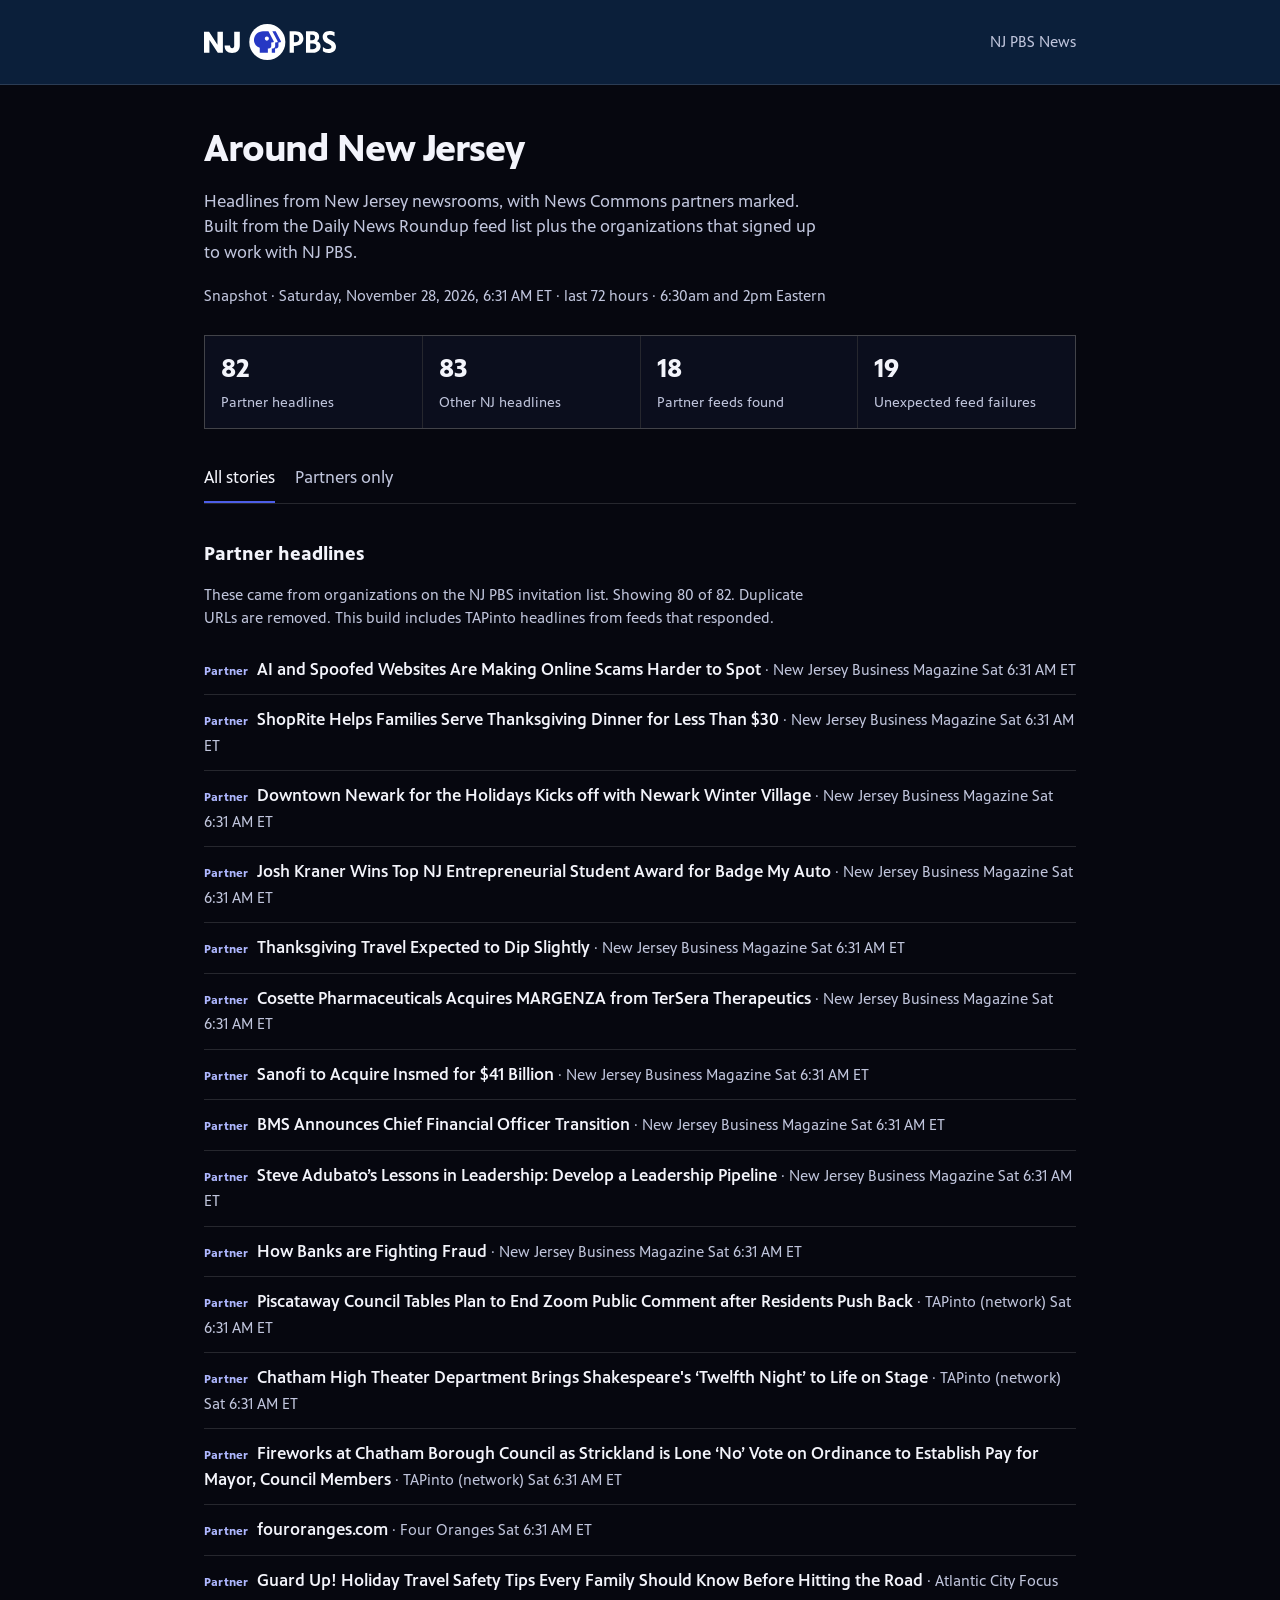
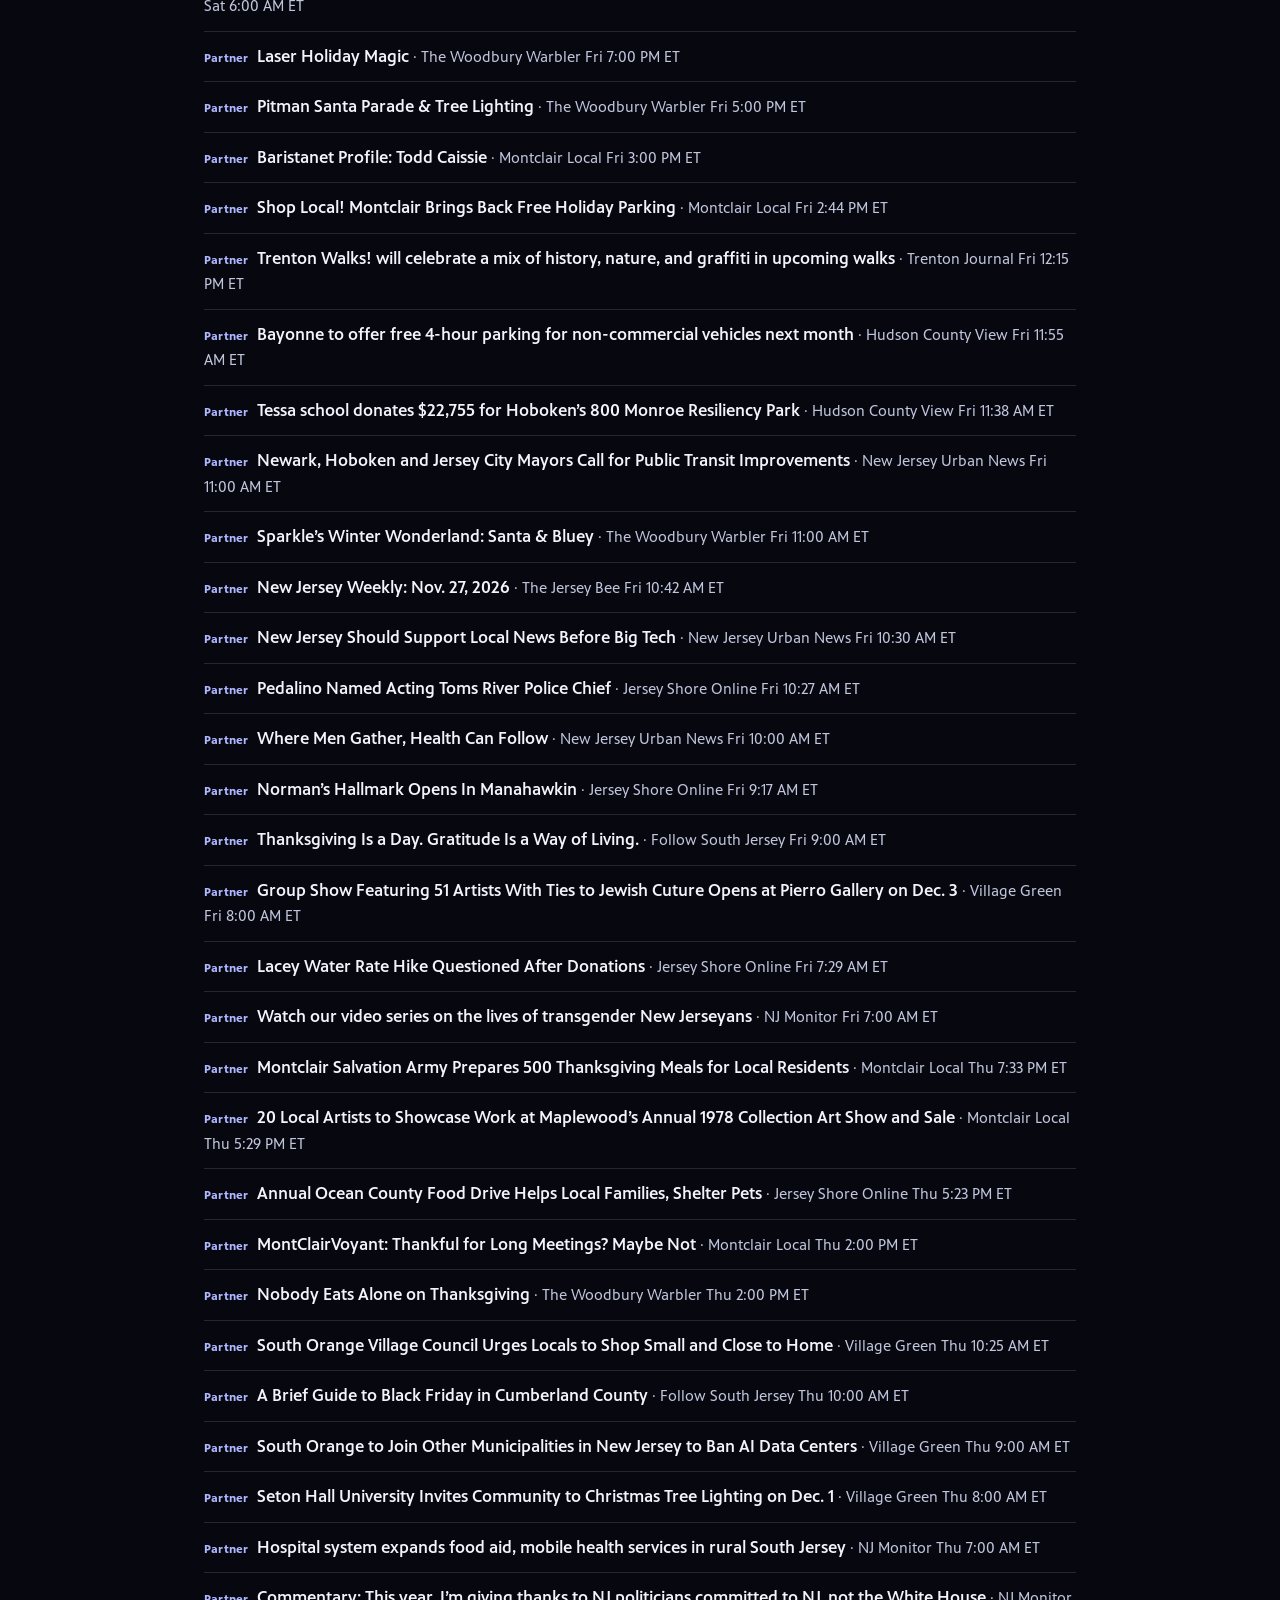
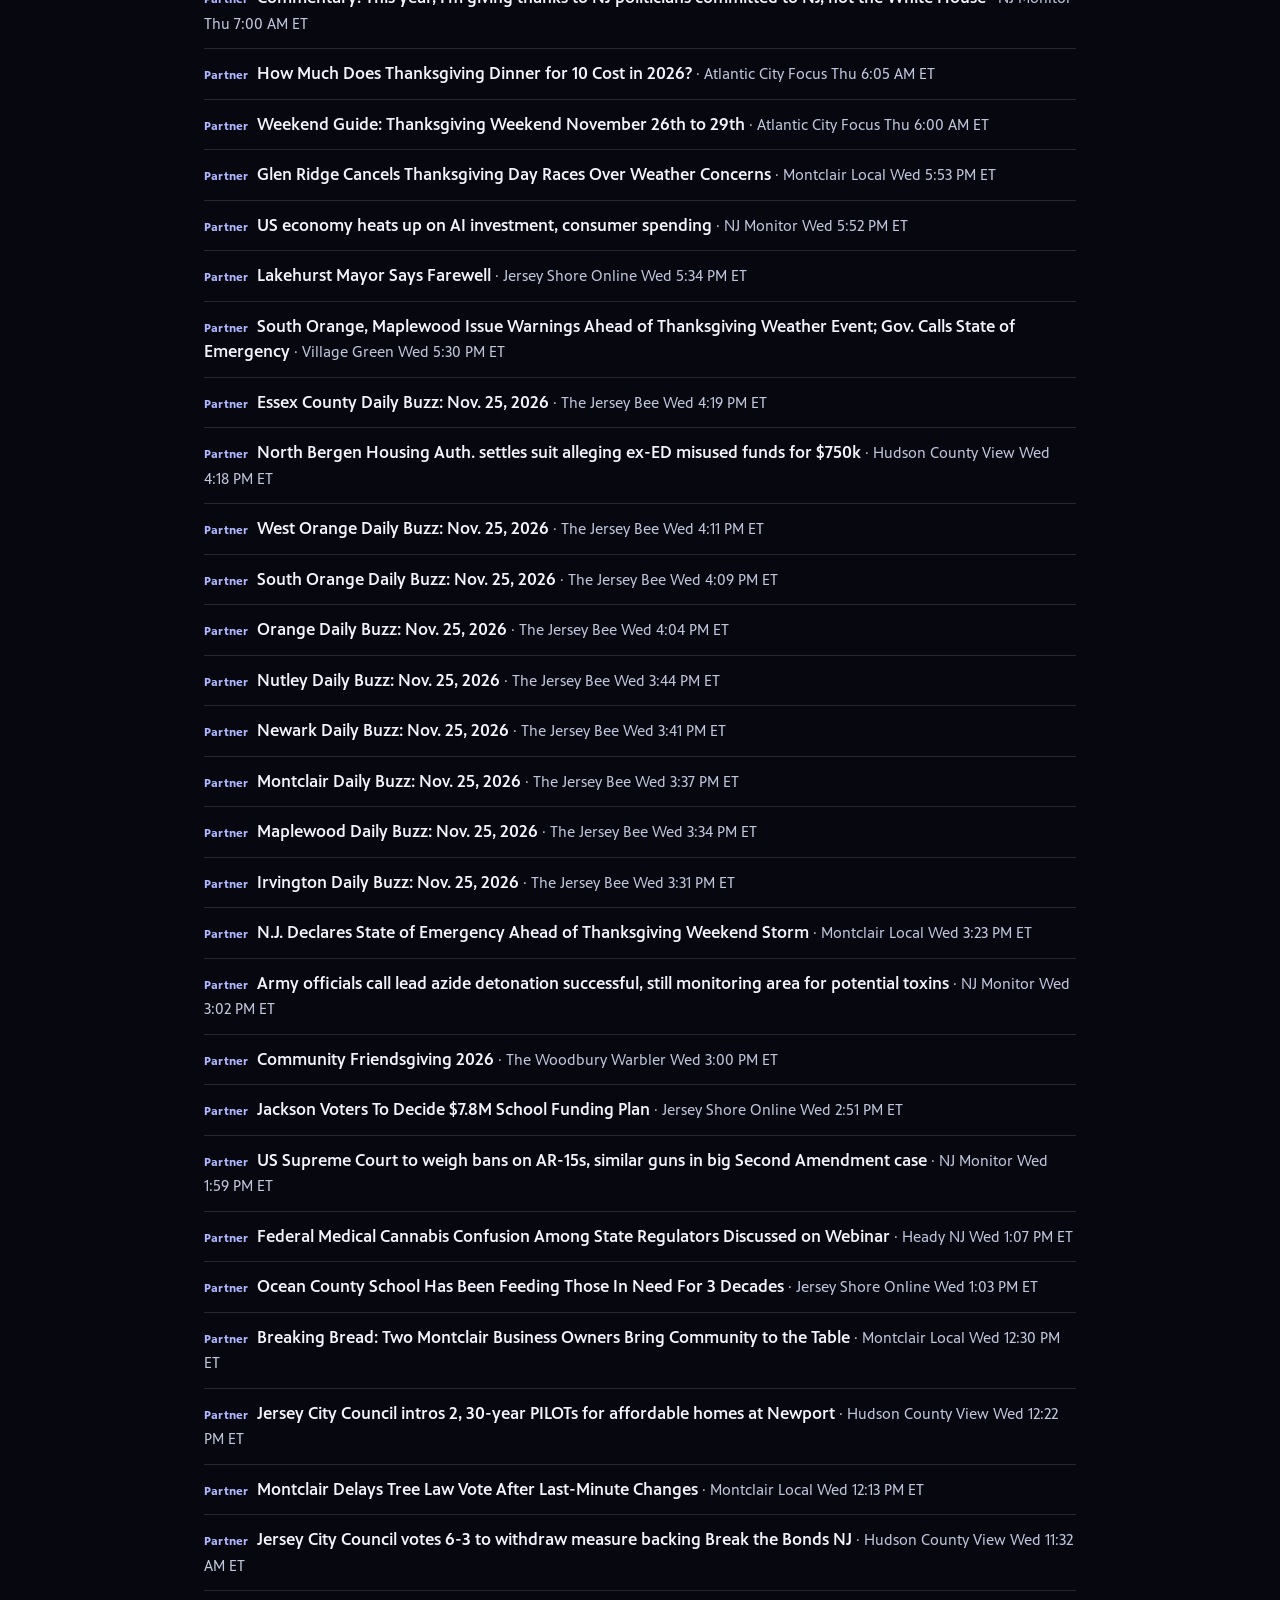
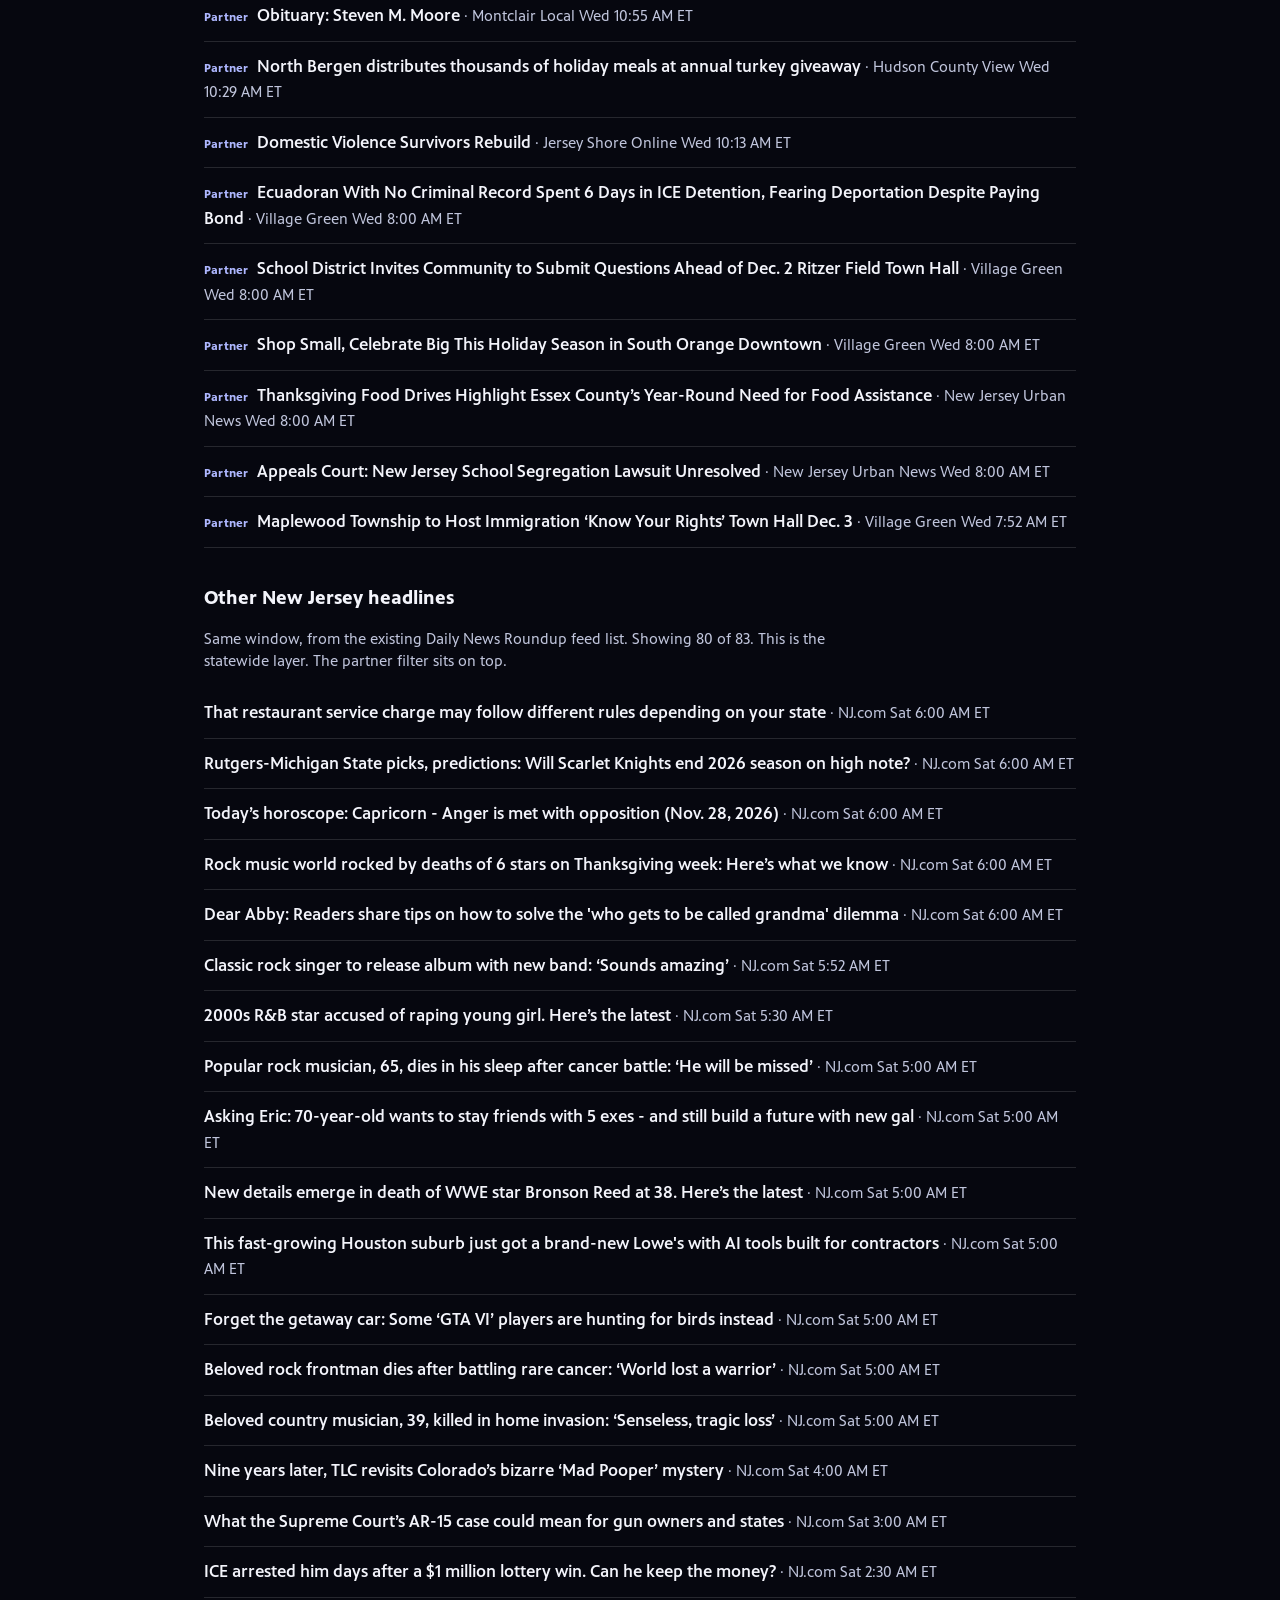
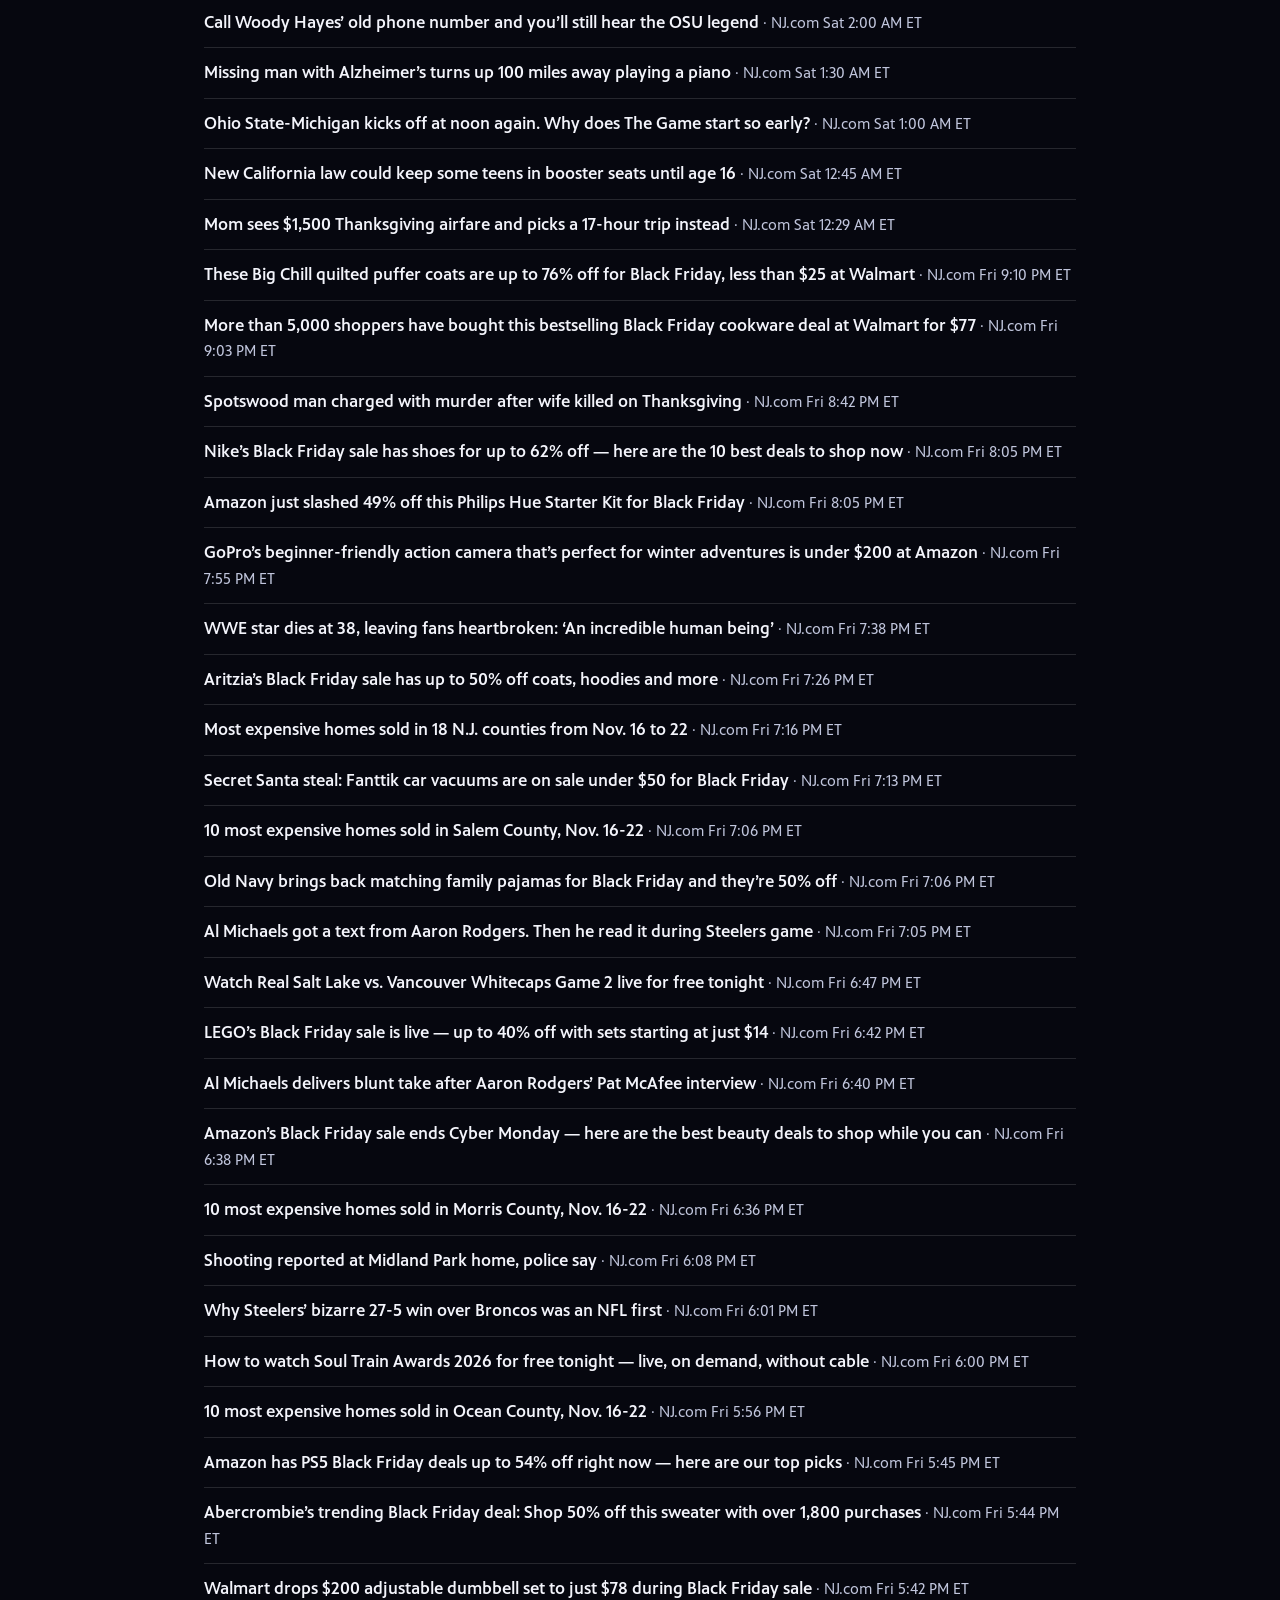
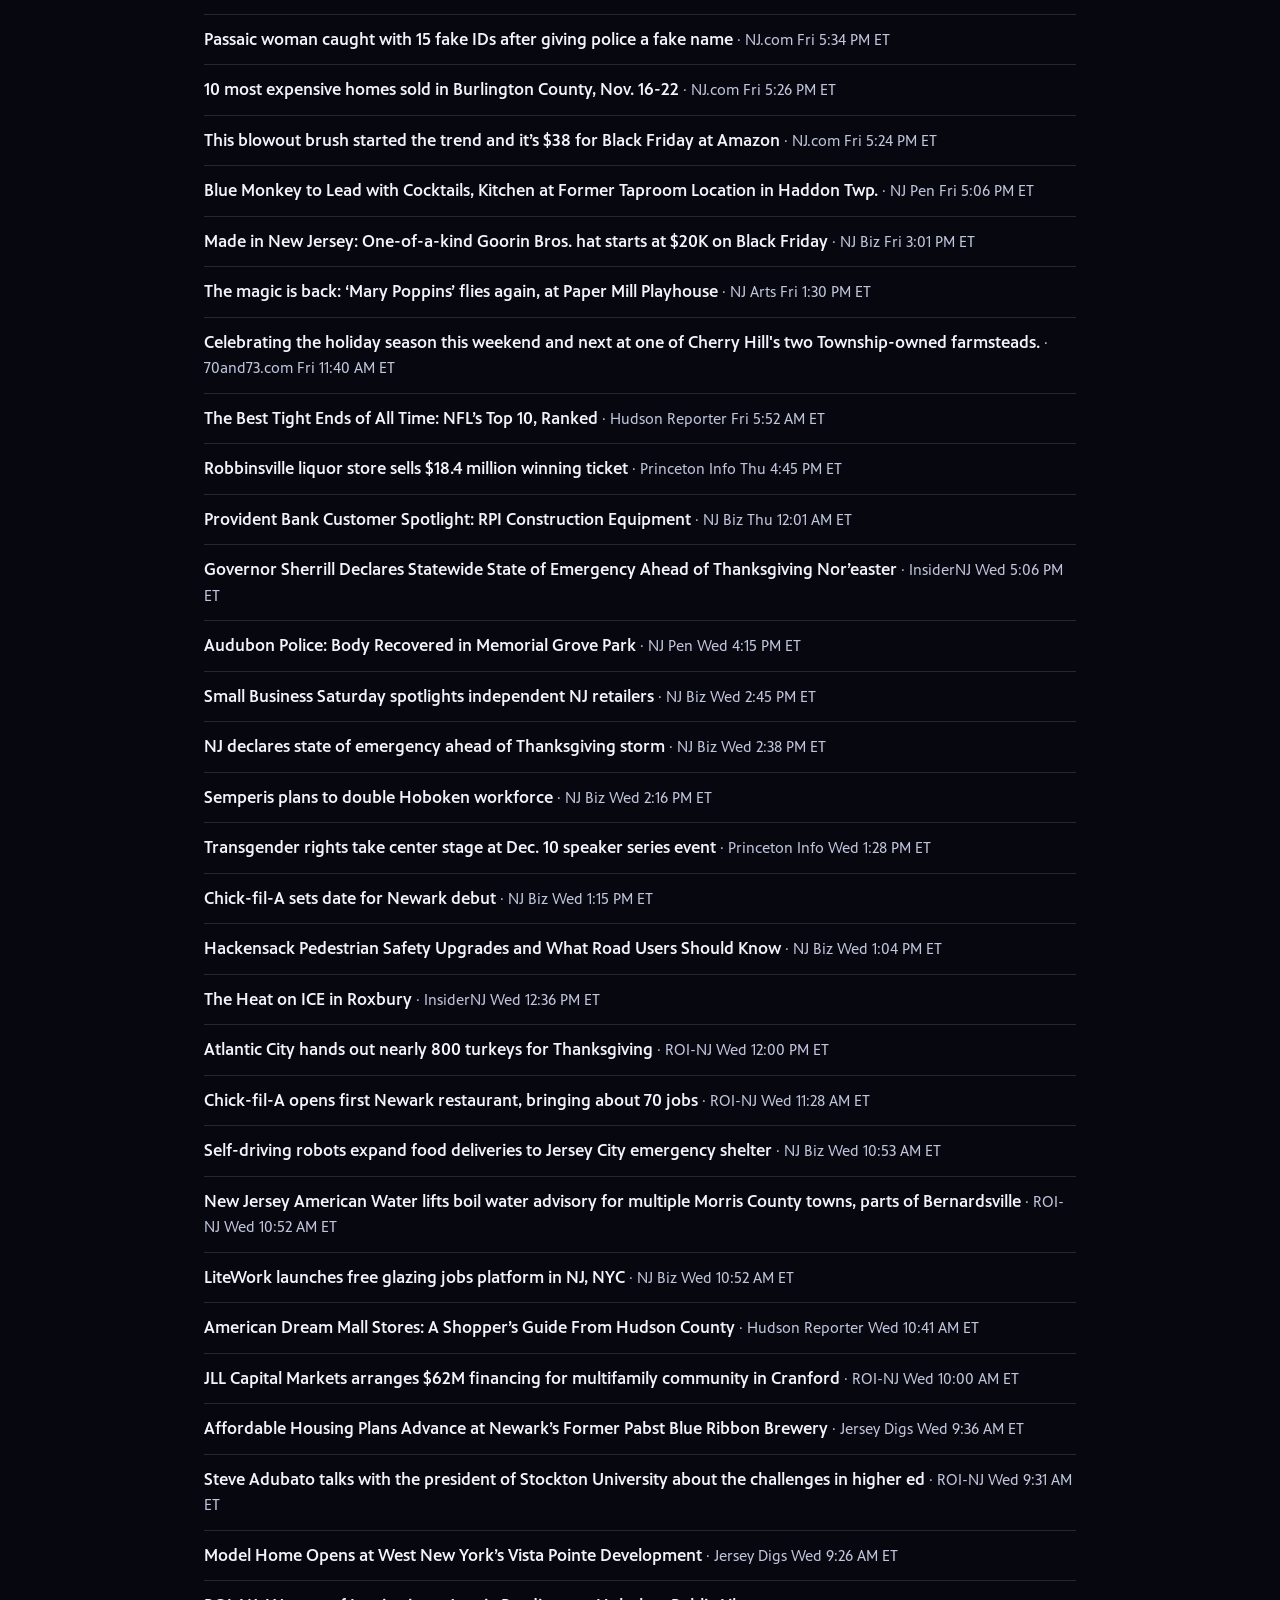
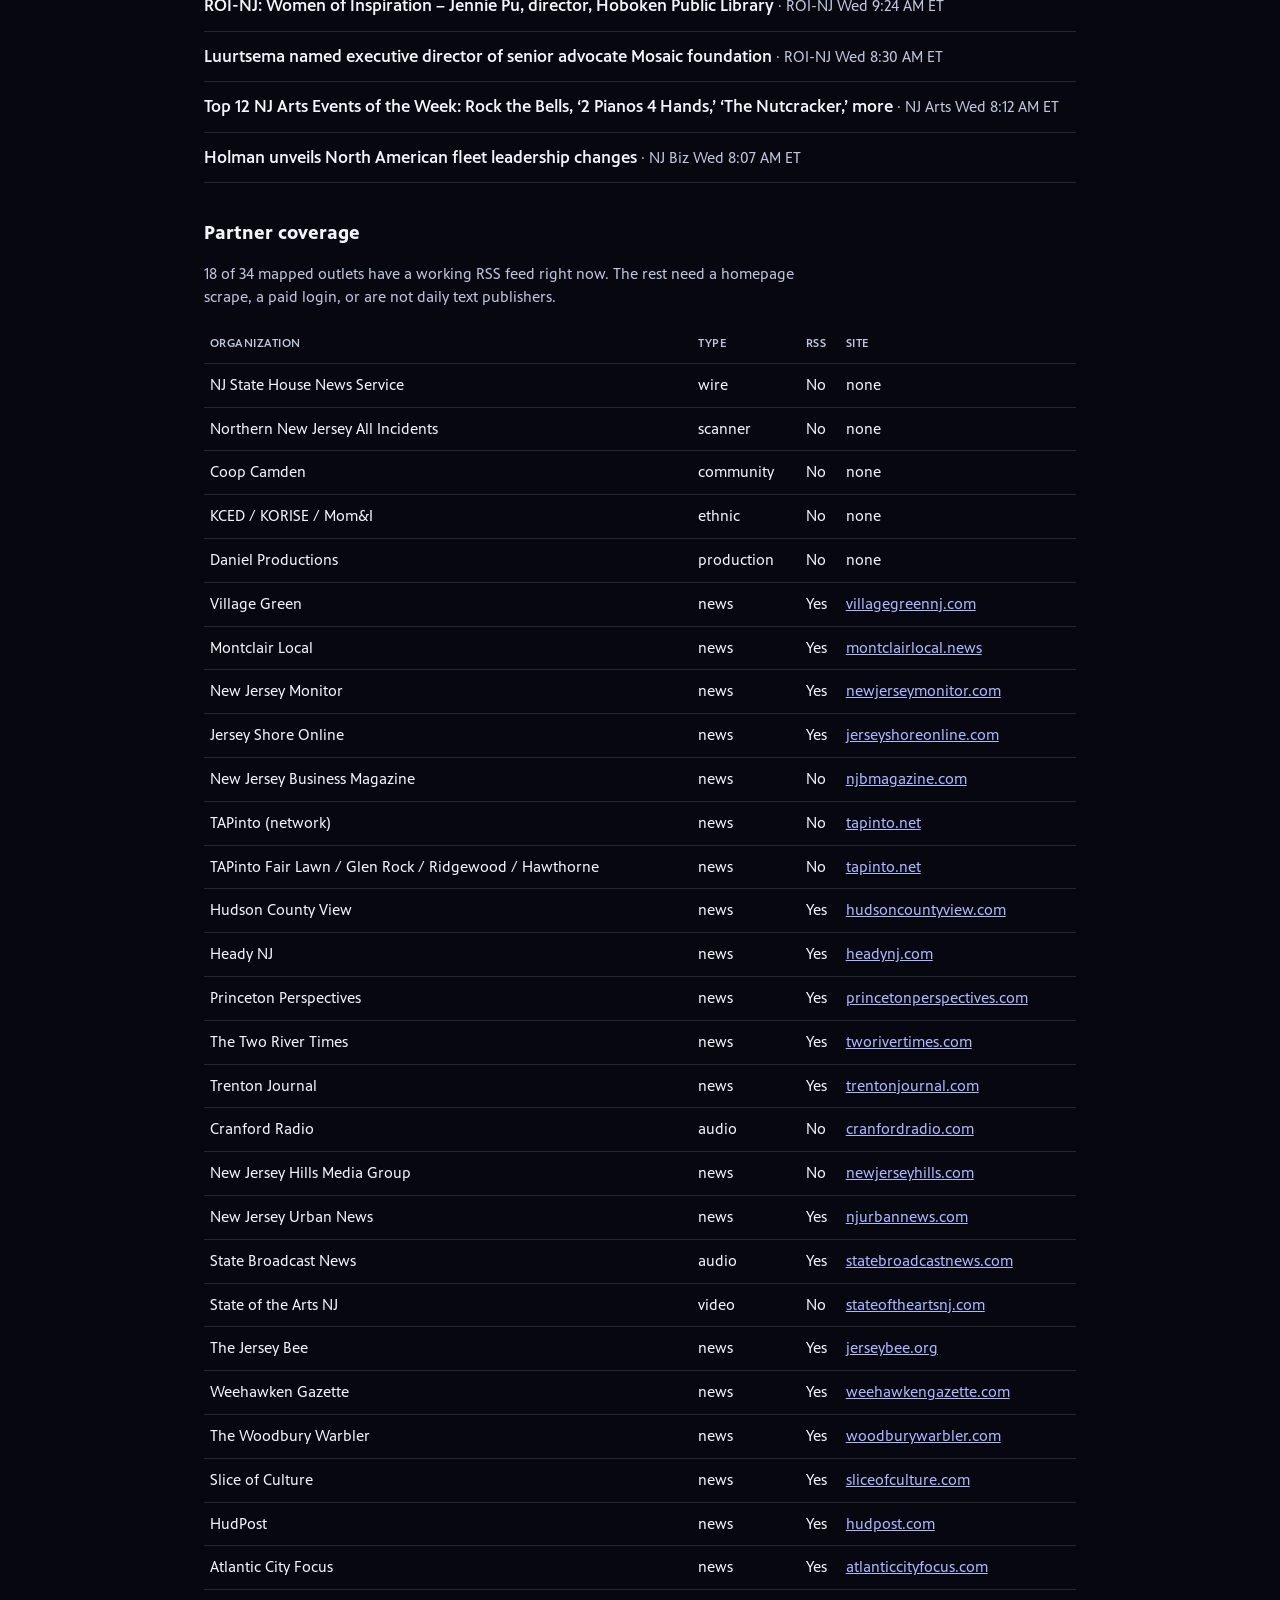
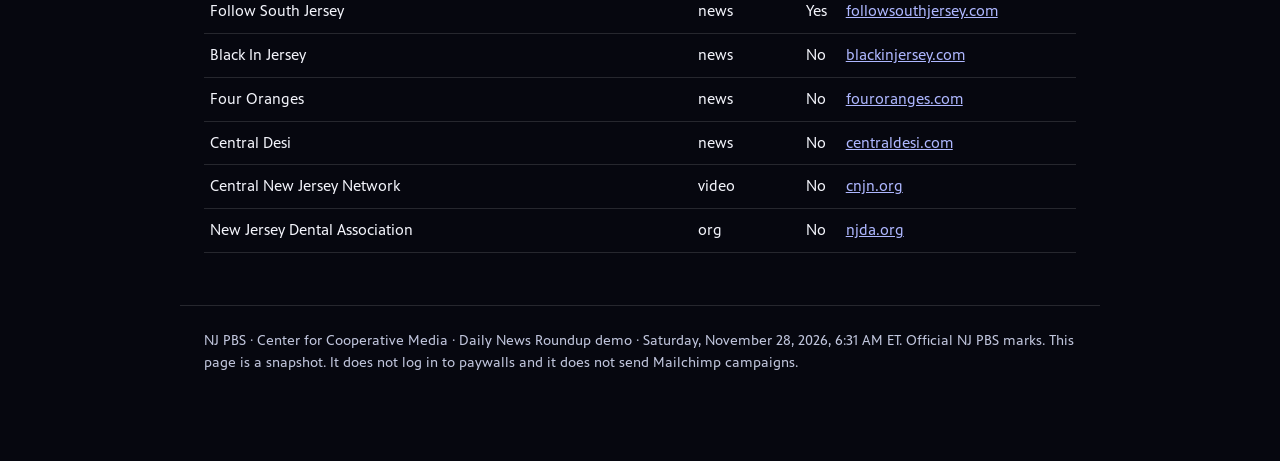
==== commit d2790b16: "Refresh Around New Jersey snapshot. [skip ci]" ====
--- a/snapshot.html
+++ b/snapshot.html
@@ -165,10 +165,10 @@
   <main>
     <h1>Around New Jersey</h1>
     <p class="lede">Headlines from New Jersey newsrooms, with News Commons partners marked. Built from the Daily News Roundup feed list plus the organizations that signed up to work with NJ PBS.</p>
-    <p class="meta">Snapshot · Friday, November 27, 2026, 2:01 PM ET · last 72 hours · 6:30am and 2pm Eastern</p>
+    <p class="meta">Snapshot · Saturday, November 28, 2026, 6:31 AM ET · last 72 hours · 6:30am and 2pm Eastern</p>
     <div class="stats">
-      <div class="stat"><b>139</b><span>Partner headlines</span></div>
-      <div class="stat"><b>89</b><span>Other NJ headlines</span></div>
+      <div class="stat"><b>82</b><span>Partner headlines</span></div>
+      <div class="stat"><b>83</b><span>Other NJ headlines</span></div>
       <div class="stat"><b>18</b><span>Partner feeds found</span></div>
       <div class="stat"><b>19</b><span>Unexpected feed failures</span></div>
     </div>
@@ -178,69 +178,27 @@
     </div>
     <section id="partner-block">
       <h2>Partner headlines</h2>
-      <p class="note">These came from organizations on the NJ PBS invitation list. Showing 80 of 139. Duplicate URLs are removed. This build includes TAPinto headlines from feeds that responded.</p>
+      <p class="note">These came from organizations on the NJ PBS invitation list. Showing 80 of 82. Duplicate URLs are removed. This build includes TAPinto headlines from feeds that responded.</p>
       <ul class="stories">
-<li class="is-partner"><span class="star" title="News Commons partner">Partner</span><a href="https://njbmagazine.com/njb-news-now/ai-and-spoofed-websites-are-making-online-scams-harder-to-spot/">AI and Spoofed Websites Are Making Online Scams Harder to Spot</a> <span class="src">New Jersey Business Magazine</span> <span class="when">Fri 2:01 PM ET</span></li>
-<li class="is-partner"><span class="star" title="News Commons partner">Partner</span><a href="https://njbmagazine.com/njb-news-now/shoprite-helps-families-serve-thanksgiving-dinner-for-less-than-30/">ShopRite Helps Families Serve Thanksgiving Dinner for Less Than $30</a> <span class="src">New Jersey Business Magazine</span> <span class="when">Fri 2:01 PM ET</span></li>
-<li class="is-partner"><span class="star" title="News Commons partner">Partner</span><a href="https://njbmagazine.com/njb-news-now/downtown-newark-for-the-holidays-kicks-off-with-newark-winter-village/">Downtown Newark for the Holidays Kicks off with Newark Winter Village</a> <span class="src">New Jersey Business Magazine</span> <span class="when">Fri 2:01 PM ET</span></li>
-<li class="is-partner"><span class="star" title="News Commons partner">Partner</span><a href="https://njbmagazine.com/njb-news-now/josh-kraner-wins-top-nj-entrepreneurial-student-award-for-badge-my-auto/">Josh Kraner Wins Top NJ Entrepreneurial Student Award for Badge My Auto</a> <span class="src">New Jersey Business Magazine</span> <span class="when">Fri 2:01 PM ET</span></li>
-<li class="is-partner"><span class="star" title="News Commons partner">Partner</span><a href="https://njbmagazine.com/njb-news-now/thanksgiving-travel-expected-to-dip-slightly/">Thanksgiving Travel Expected to Dip Slightly</a> <span class="src">New Jersey Business Magazine</span> <span class="when">Fri 2:01 PM ET</span></li>
-<li class="is-partner"><span class="star" title="News Commons partner">Partner</span><a href="https://njbmagazine.com/njb-news-now/cosette-pharmaceuticals-acquires-margenza-from-tersera-therapeutics/">Cosette Pharmaceuticals Acquires MARGENZA from TerSera Therapeutics</a> <span class="src">New Jersey Business Magazine</span> <span class="when">Fri 2:01 PM ET</span></li>
-<li class="is-partner"><span class="star" title="News Commons partner">Partner</span><a href="https://njbmagazine.com/njb-news-now/sanofi-to-acquire-insmed-for-41-billion/">Sanofi to Acquire Insmed for $41 Billion</a> <span class="src">New Jersey Business Magazine</span> <span class="when">Fri 2:01 PM ET</span></li>
-<li class="is-partner"><span class="star" title="News Commons partner">Partner</span><a href="https://njbmagazine.com/njb-news-now/bms-announces-chief-financial-officer-transition/">BMS Announces Chief Financial Officer Transition</a> <span class="src">New Jersey Business Magazine</span> <span class="when">Fri 2:01 PM ET</span></li>
-<li class="is-partner"><span class="star" title="News Commons partner">Partner</span><a href="https://njbmagazine.com/lessons-in-leadership/steve-adubatos-lessons-in-leadership-develop-a-leadership-pipeline/">Steve Adubato’s Lessons in Leadership: Develop a Leadership Pipeline</a> <span class="src">New Jersey Business Magazine</span> <span class="when">Fri 2:01 PM ET</span></li>
-<li class="is-partner"><span class="star" title="News Commons partner">Partner</span><a href="https://njbmagazine.com/special-sections/2026-nj-bankers-association-special-section/how-banks-are-fighting-fraud/">How Banks are Fighting Fraud</a> <span class="src">New Jersey Business Magazine</span> <span class="when">Fri 2:01 PM ET</span></li>
-<li class="is-partner"><span class="star" title="News Commons partner">Partner</span><a href="https://njbmagazine.com/njb-news-now/sax-wealth-advisors-acquires-weingarten-associates/">SAX Wealth Advisors Acquires Weingarten Associates</a> <span class="src">New Jersey Business Magazine</span> <span class="when">Fri 2:01 PM ET</span></li>
-<li class="is-partner"><span class="star" title="News Commons partner">Partner</span><a href="https://njbmagazine.com/monthly-articles/cpas-taking-tax-planning-to-a-strategic-level/">CPAs: Taking Tax Planning to a Strategic Level</a> <span class="src">New Jersey Business Magazine</span> <span class="when">Fri 2:01 PM ET</span></li>
-<li class="is-partner"><span class="star" title="News Commons partner">Partner</span><a href="https://njbmagazine.com/njb-news-now/krs-cpas-promotes-roanne-isip-to-firm-manager/">KRS CPAs Promotes Roanne Isip to Firm Manager</a> <span class="src">New Jersey Business Magazine</span> <span class="when">Fri 2:01 PM ET</span></li>
-<li class="is-partner"><span class="star" title="News Commons partner">Partner</span><a href="https://njbmagazine.com/njb-news-now/pkf-oconnor-davies-names-new-managing-director-in-transaction-advisory-services-practice/">PKF O’Connor Davies Names New Managing Director in Transaction Advisory Services Practice</a> <span class="src">New Jersey Business Magazine</span> <span class="when">Fri 2:01 PM ET</span></li>
-<li class="is-partner"><span class="star" title="News Commons partner">Partner</span><a href="https://njbmagazine.com/njb-news-now/vitolo-associates-joins-smolin-expanding-tax-and-advisory-capabilities/">Vitolo &amp; Associates Joins Smolin, Expanding Tax and Advisory Capabilities</a> <span class="src">New Jersey Business Magazine</span> <span class="when">Fri 2:01 PM ET</span></li>
-<li class="is-partner"><span class="star" title="News Commons partner">Partner</span><a href="https://njbmagazine.com/monthly-articles/powering-the-accounting-profession/">Powering the Accounting Profession</a> <span class="src">New Jersey Business Magazine</span> <span class="when">Fri 2:01 PM ET</span></li>
-<li class="is-partner"><span class="star" title="News Commons partner">Partner</span><a href="https://njbmagazine.com/sponsored/the-new-jersey-aspire-3-0-program-what-you-need-to-know/">The New Jersey Aspire 3.0 Program: What You Need to Know</a> <span class="src">New Jersey Business Magazine</span> <span class="when">Fri 2:01 PM ET</span></li>
-<li class="is-partner"><span class="star" title="News Commons partner">Partner</span><a href="https://njbmagazine.com/njb-news-now/sax-acquires-cometrics-partners/">Sax Acquires CoMetrics Partners</a> <span class="src">New Jersey Business Magazine</span> <span class="when">Fri 2:01 PM ET</span></li>
-<li class="is-partner"><span class="star" title="News Commons partner">Partner</span><a href="https://njbmagazine.com/sponsored/the-new-njeda-reporting-regulations-what-you-need-to-know/">The New NJEDA Reporting Regulations: What You Need to Know</a> <span class="src">New Jersey Business Magazine</span> <span class="when">Fri 2:01 PM ET</span></li>
-<li class="is-partner"><span class="star" title="News Commons partner">Partner</span><a href="https://www.tapinto.net/towns/newark/sections/education/articles/helen-keller-intl-vision-program-with-one-in-three-screened-newark-students-failing-eye-exams-seeks-district-support">Helen Keller Intl Vision Program, with One in Three Screened Newark Students Failing Eye Exams, Seeks District Support</a> <span class="src">TAPinto (network)</span> <span class="when">Fri 2:01 PM ET</span></li>
-<li class="is-partner"><span class="star" title="News Commons partner">Partner</span><a href="https://www.tapinto.net/towns/piscataway/sections/government/articles/piscataway-council-tables-plan-to-end-zoom-public-comment-after-residents-push-back-3">Piscataway Council Tables Plan to End Zoom Public Comment after Residents Push Back</a> <span class="src">TAPinto (network)</span> <span class="when">Fri 2:01 PM ET</span></li>
-<li class="is-partner"><span class="star" title="News Commons partner">Partner</span><a href="https://www.tapinto.net/towns/chatham/sections/arts-and-entertainment/articles/chatham-high-theater-department-brings-shakespeare-s-twelfth-night-to-life-on-stage">Chatham High Theater Department Brings Shakespeare&#x27;s ‘Twelfth Night’ to Life on Stage</a> <span class="src">TAPinto (network)</span> <span class="when">Fri 2:01 PM ET</span></li>
-<li class="is-partner"><span class="star" title="News Commons partner">Partner</span><a href="https://www.tapinto.net/towns/chatham/sections/government/articles/fireworks-at-chatham-borough-council-as-strickland-is-lone-no-vote-on-ordinance-to-establish-pay-for-mayor-council-members">Fireworks at Chatham Borough Council as Strickland is Lone ‘No’ Vote on Ordinance to Establish Pay for Mayor, Council Members</a> <span class="src">TAPinto (network)</span> <span class="when">Fri 2:01 PM ET</span></li>
-<li class="is-partner"><span class="star" title="News Commons partner">Partner</span><a href="https://www.newjerseyhills.com/bernardsville_news/news/long-unused-liquor-license-sold-in-bernardsville/article_42884ac4-ac93-4f06-8c5c-312dcad838de.html">Long unused liquor license sold in Bernardsville</a> <span class="src">New Jersey Hills Media Group</span> <span class="when">Fri 2:01 PM ET</span></li>
-<li class="is-partner"><span class="star" title="News Commons partner">Partner</span><a href="https://www.newjerseyhills.com/bernardsville_news/news/redevelopment-plans-readied-for-bernardsville-housing-projects/article_9aa485e3-54bd-4b9a-b121-cf8ac320b35b.html">&#x27;Redevelopment plans&#x27; readied for Bernardsville housing projects</a> <span class="src">New Jersey Hills Media Group</span> <span class="when">Fri 2:01 PM ET</span></li>
-<li class="is-partner"><span class="star" title="News Commons partner">Partner</span><a href="https://www.newjerseyhills.com/bernardsville_news/news/ex-trump-attorney-faces-state-ethics-charges/article_9a0e6efe-ef9a-42e8-9be1-c25bd6311acf.html">Ex-Trump attorney faces state ethics charges</a> <span class="src">New Jersey Hills Media Group</span> <span class="when">Fri 2:01 PM ET</span></li>
-<li class="is-partner"><span class="star" title="News Commons partner">Partner</span><a href="https://www.newjerseyhills.com/madison_eagle/news/three-cultural-holidays-dropped-from-future-madison-school-calendars/article_f5906326-b07a-4381-85eb-e35e75b582f7.html">Three cultural holidays dropped from future Madison school calendars</a> <span class="src">New Jersey Hills Media Group</span> <span class="when">Fri 2:01 PM ET</span></li>
-<li class="is-partner"><span class="star" title="News Commons partner">Partner</span><a href="https://www.newjerseyhills.com/bernardsville_news/news/update-new-jersey-american-water-lifts-boil-water-advisory/article_c99fae98-de1a-476e-9e50-f6b6f8ce1780.html">UPDATE: New Jersey American Water lifts boil water advisory</a> <span class="src">New Jersey Hills Media Group</span> <span class="when">Fri 2:01 PM ET</span></li>
-<li class="is-partner"><span class="star" title="News Commons partner">Partner</span><a href="https://www.blackinjersey.com/flisidam-pointer-narrative/">Uproxx &amp; ThisRNB writer Flisadam Pointer on her untraditional path in news</a> <span class="src">Black In Jersey</span> <span class="when">Fri 2:01 PM ET</span></li>
-<li class="is-partner"><span class="star" title="News Commons partner">Partner</span><a href="https://www.blackinjersey.com/meet-englewoods-lea-robinson-pose-actress-and-the-granddaughter-of-hip-hop/">Meet Englewood&#x27;s LeA Robinson, &quot;Pose&quot; actress, and the &#x27;granddaughter of hip-hop&#x27;</a> <span class="src">Black In Jersey</span> <span class="when">Fri 2:01 PM ET</span></li>
-<li class="is-partner"><span class="star" title="News Commons partner">Partner</span><a href="https://www.blackinjersey.com/monumental-newark-where-art-and-history-collide/">Art and Newark history collide in this piece titled “Monumental Newark.”</a> <span class="src">Black In Jersey</span> <span class="when">Fri 2:01 PM ET</span></li>
-<li class="is-partner"><span class="star" title="News Commons partner">Partner</span><a href="https://www.blackinjersey.com/?page_id=5287">Juneteenth at Newark’s Military Park</a> <span class="src">Black In Jersey</span> <span class="when">Fri 2:01 PM ET</span></li>
-<li class="is-partner"><span class="star" title="News Commons partner">Partner</span><a href="https://www.blackinjersey.com/witnessing-najee-seabrooks-story-unfold">Witnessing Najee Seabrooks&#x27; Story Unfold</a> <span class="src">Black In Jersey</span> <span class="when">Fri 2:01 PM ET</span></li>
-<li class="is-partner"><span class="star" title="News Commons partner">Partner</span><a href="https://www.blackinjersey.com/terrance-mckinney-36-camden">Terrance McKinney, 36, Camden</a> <span class="src">Black In Jersey</span> <span class="when">Fri 2:01 PM ET</span></li>
-<li class="is-partner"><span class="star" title="News Commons partner">Partner</span><a href="https://www.blackinjersey.com/2026/05/27/from-prison-to-protest-exoneree-leads-rally-for-the-wrongfully-convicted/">From Prison to Protest: Exoneree Leads Rally for the Wrongfully Convicted</a> <span class="src">Black In Jersey</span> <span class="when">Fri 2:01 PM ET</span></li>
-<li class="is-partner"><span class="star" title="News Commons partner">Partner</span><a href="https://www.blackinjersey.com/2026/04/23/crowds-line-glassboro-streets-for-no-kings-protest/">Crowds line Glassboro streets for “No Kings” protest</a> <span class="src">Black In Jersey</span> <span class="when">Fri 2:01 PM ET</span></li>
-<li class="is-partner"><span class="star" title="News Commons partner">Partner</span><a href="https://www.blackinjersey.com/2026/03/10/camden-countys-lion-james-introduces-free-kayaking-to-camden-inspired-by-his-father/">Camden County’s Lion James Introduces Free Kayaking to Camden, Inspired By His Father</a> <span class="src">Black In Jersey</span> <span class="when">Fri 2:01 PM ET</span></li>
-<li class="is-partner"><span class="star" title="News Commons partner">Partner</span><a href="http://www.squarespace.com/">fouroranges.com</a> <span class="src">Four Oranges</span> <span class="when">Fri 2:01 PM ET</span></li>
-<li class="is-partner"><span class="star" title="News Commons partner">Partner</span><a href="https://www.cnjn.org/about/mission">Empowering Communities Through Media Excellence</a> <span class="src">Central New Jersey Network</span> <span class="when">Fri 2:01 PM ET</span></li>
-<li class="is-partner"><span class="star" title="News Commons partner">Partner</span><a href="https://www.cnjn.org/initiatives/community-voices">Programs &amp; Initiatives</a> <span class="src">Central New Jersey Network</span> <span class="when">Fri 2:01 PM ET</span></li>
-<li class="is-partner"><span class="star" title="News Commons partner">Partner</span><a href="https://videoplayer.telvue.com/player/c0ZsWOTaCoVvqX5aHFGJ0jipWOGw-9LS/series/5658/media/1010969?fullscreen=false&amp;show_title_description_summary=true&amp;showtabssearch=true">Estamos Con Diego</a> <span class="src">Central New Jersey Network</span> <span class="when">Fri 2:01 PM ET</span></li>
-<li class="is-partner"><span class="star" title="News Commons partner">Partner</span><a href="https://videoplayer.telvue.com/player/c0ZsWOTaCoVvqX5aHFGJ0jipWOGw-9LS/series/5543/media/1005924?fullscreen=false&amp;show_title_description_summary=true&amp;showtabssearch=true">Forged 2 Prosper</a> <span class="src">Central New Jersey Network</span> <span class="when">Fri 2:01 PM ET</span></li>
-<li class="is-partner"><span class="star" title="News Commons partner">Partner</span><a href="https://videoplayer.telvue.com/player/c0ZsWOTaCoVvqX5aHFGJ0jipWOGw-9LS/series/6314/media/1037914">Central Jersey Civic Exchange</a> <span class="src">Central New Jersey Network</span> <span class="when">Fri 2:01 PM ET</span></li>
-<li class="is-partner"><span class="star" title="News Commons partner">Partner</span><a href="https://videoplayer.telvue.com/player/c0ZsWOTaCoVvqX5aHFGJ0jipWOGw-9LS/series/5189/media/1022170?fullscreen=false&amp;show_title_description_summary=true&amp;showtabssearch=true">Capital Conversations</a> <span class="src">Central New Jersey Network</span> <span class="when">Fri 2:01 PM ET</span></li>
-<li class="is-partner"><span class="star" title="News Commons partner">Partner</span><a href="https://videoplayer.telvue.com/player/c0ZsWOTaCoVvqX5aHFGJ0jipWOGw-9LS/series/5199/media/1014258?fullscreen=false&amp;show_title_description_summary=true&amp;showtabssearch=true">Mercer County Today</a> <span class="src">Central New Jersey Network</span> <span class="when">Fri 2:01 PM ET</span></li>
-<li class="is-partner"><span class="star" title="News Commons partner">Partner</span><a href="https://videoplayer.telvue.com/player/c0ZsWOTaCoVvqX5aHFGJ0jipWOGw-9LS/series/5404/media/994610?fullscreen=false&amp;show_title_description_summary=true&amp;showtabssearch=true">NJ Homelessness Action Collaborative</a> <span class="src">Central New Jersey Network</span> <span class="when">Fri 2:01 PM ET</span></li>
-<li class="is-partner"><span class="star" title="News Commons partner">Partner</span><a href="https://videoplayer.telvue.com/player/c0ZsWOTaCoVvqX5aHFGJ0jipWOGw-9LS/series/5355/media/989667?fullscreen=false&amp;show_title_description_summary=true&amp;showtabssearch=true">Get Wired 4 Success</a> <span class="src">Central New Jersey Network</span> <span class="when">Fri 2:01 PM ET</span></li>
-<li class="is-partner"><span class="star" title="News Commons partner">Partner</span><a href="https://videoplayer.telvue.com/player/c0ZsWOTaCoVvqX5aHFGJ0jipWOGw-9LS/series/5399/media/991922?fullscreen=false&amp;show_title_description_summary=true&amp;showtabssearch=true">Princeton Today</a> <span class="src">Central New Jersey Network</span> <span class="when">Fri 2:01 PM ET</span></li>
-<li class="is-partner"><span class="star" title="News Commons partner">Partner</span><a href="https://videoplayer.telvue.com/player/c0ZsWOTaCoVvqX5aHFGJ0jipWOGw-9LS/series/4736/media/983472?fullscreen=false&amp;show_title_description_summary=true&amp;showtabssearch=true">Central NJ Buy Local Connection</a> <span class="src">Central New Jersey Network</span> <span class="when">Fri 2:01 PM ET</span></li>
-<li class="is-partner"><span class="star" title="News Commons partner">Partner</span><a href="https://videoplayer.telvue.com/player/c0ZsWOTaCoVvqX5aHFGJ0jipWOGw-9LS/series/5191/media/952187?fullscreen=false&amp;show_title_description_summary=true&amp;showtabssearch=true">Trenton Makes Positive Takes</a> <span class="src">Central New Jersey Network</span> <span class="when">Fri 2:01 PM ET</span></li>
-<li class="is-partner"><span class="star" title="News Commons partner">Partner</span><a href="https://videoplayer.telvue.com/player/c0ZsWOTaCoVvqX5aHFGJ0jipWOGw-9LS/series/4737/media/1005537?fullscreen=false&amp;show_title_description_summary=true&amp;showtabssearch=true">Mercer Local Influencers</a> <span class="src">Central New Jersey Network</span> <span class="when">Fri 2:01 PM ET</span></li>
-<li class="is-partner"><span class="star" title="News Commons partner">Partner</span><a href="https://videoplayer.telvue.com/player/c0ZsWOTaCoVvqX5aHFGJ0jipWOGw-9LS/series/4739/media/920609?fullscreen=false&amp;show_title_description_summary=true&amp;showtabssearch=true">Spotlight on Nonprofits</a> <span class="src">Central New Jersey Network</span> <span class="when">Fri 2:01 PM ET</span></li>
-<li class="is-partner"><span class="star" title="News Commons partner">Partner</span><a href="https://videoplayer.telvue.com/player/c0ZsWOTaCoVvqX5aHFGJ0jipWOGw-9LS/series/4757/media/1003815?fullscreen=false&amp;show_title_description_summary=true&amp;showtabssearch=true">River Watch</a> <span class="src">Central New Jersey Network</span> <span class="when">Fri 2:01 PM ET</span></li>
-<li class="is-partner"><span class="star" title="News Commons partner">Partner</span><a href="https://videoplayer.telvue.com/player/c0ZsWOTaCoVvqX5aHFGJ0jipWOGw-9LS/playlists/10598/media/838567">New Jersey Highlights</a> <span class="src">Central New Jersey Network</span> <span class="when">Fri 2:01 PM ET</span></li>
-<li class="is-partner"><span class="star" title="News Commons partner">Partner</span><a href="https://videoplayer.telvue.com/player/c0ZsWOTaCoVvqX5aHFGJ0jipWOGw-9LS/series/5038/media/930506?fullscreen=false&amp;show_title_description_summary=true&amp;showtabssearch=true">Mary&#x27;s Garden Media</a> <span class="src">Central New Jersey Network</span> <span class="when">Fri 2:01 PM ET</span></li>
-<li class="is-partner"><span class="star" title="News Commons partner">Partner</span><a href="https://videoplayer.telvue.com/player/c0ZsWOTaCoVvqX5aHFGJ0jipWOGw-9LS/series/4753/media/885473?fullscreen=false&amp;show_title_description_summary=true&amp;showtabssearch=true">The Xchange</a> <span class="src">Central New Jersey Network</span> <span class="when">Fri 2:01 PM ET</span></li>
-<li class="is-partner"><span class="star" title="News Commons partner">Partner</span><a href="https://videoplayer.telvue.com/player/c0ZsWOTaCoVvqX5aHFGJ0jipWOGw-9LS/series/4740/media/916539?fullscreen=false&amp;show_title_description_summary=true&amp;showtabssearch=true">The Early Evening Show With Tyrone Miller</a> <span class="src">Central New Jersey Network</span> <span class="when">Fri 2:01 PM ET</span></li>
-<li class="is-partner"><span class="star" title="News Commons partner">Partner</span><a href="https://videoplayer.telvue.com/player/c0ZsWOTaCoVvqX5aHFGJ0jipWOGw-9LS/series/4825/media/868762?fullscreen=false&amp;show_title_description_summary=true&amp;showtabssearch=true">The Dream Big Show</a> <span class="src">Central New Jersey Network</span> <span class="when">Fri 2:01 PM ET</span></li>
-<li class="is-partner"><span class="star" title="News Commons partner">Partner</span><a href="https://videoplayer.telvue.com/player/c0ZsWOTaCoVvqX5aHFGJ0jipWOGw-9LS/series/4899/media/875765?fullscreen=false&amp;show_title_description_summary=true&amp;showtabssearch=true">Guitar Tales</a> <span class="src">Central New Jersey Network</span> <span class="when">Fri 2:01 PM ET</span></li>
-<li class="is-partner"><span class="star" title="News Commons partner">Partner</span><a href="https://videoplayer.telvue.com/player/c0ZsWOTaCoVvqX5aHFGJ0jipWOGw-9LS/series/4741/media/830016?fullscreen=false&amp;show_title_description_summary=true&amp;showtabssearch=true">The New York Experience</a> <span class="src">Central New Jersey Network</span> <span class="when">Fri 2:01 PM ET</span></li>
-<li class="is-partner"><span class="star" title="News Commons partner">Partner</span><a href="https://videoplayer.telvue.com/player/c0ZsWOTaCoVvqX5aHFGJ0jipWOGw-9LS/series/4738/media/1025499?fullscreen=false&amp;show_title_description_summary=true&amp;showtabssearch=true">Profonde TV</a> <span class="src">Central New Jersey Network</span> <span class="when">Fri 2:01 PM ET</span></li>
+<li class="is-partner"><span class="star" title="News Commons partner">Partner</span><a href="https://njbmagazine.com/njb-news-now/ai-and-spoofed-websites-are-making-online-scams-harder-to-spot/">AI and Spoofed Websites Are Making Online Scams Harder to Spot</a> <span class="src">New Jersey Business Magazine</span> <span class="when">Sat 6:31 AM ET</span></li>
+<li class="is-partner"><span class="star" title="News Commons partner">Partner</span><a href="https://njbmagazine.com/njb-news-now/shoprite-helps-families-serve-thanksgiving-dinner-for-less-than-30/">ShopRite Helps Families Serve Thanksgiving Dinner for Less Than $30</a> <span class="src">New Jersey Business Magazine</span> <span class="when">Sat 6:31 AM ET</span></li>
+<li class="is-partner"><span class="star" title="News Commons partner">Partner</span><a href="https://njbmagazine.com/njb-news-now/downtown-newark-for-the-holidays-kicks-off-with-newark-winter-village/">Downtown Newark for the Holidays Kicks off with Newark Winter Village</a> <span class="src">New Jersey Business Magazine</span> <span class="when">Sat 6:31 AM ET</span></li>
+<li class="is-partner"><span class="star" title="News Commons partner">Partner</span><a href="https://njbmagazine.com/njb-news-now/josh-kraner-wins-top-nj-entrepreneurial-student-award-for-badge-my-auto/">Josh Kraner Wins Top NJ Entrepreneurial Student Award for Badge My Auto</a> <span class="src">New Jersey Business Magazine</span> <span class="when">Sat 6:31 AM ET</span></li>
+<li class="is-partner"><span class="star" title="News Commons partner">Partner</span><a href="https://njbmagazine.com/njb-news-now/thanksgiving-travel-expected-to-dip-slightly/">Thanksgiving Travel Expected to Dip Slightly</a> <span class="src">New Jersey Business Magazine</span> <span class="when">Sat 6:31 AM ET</span></li>
+<li class="is-partner"><span class="star" title="News Commons partner">Partner</span><a href="https://njbmagazine.com/njb-news-now/cosette-pharmaceuticals-acquires-margenza-from-tersera-therapeutics/">Cosette Pharmaceuticals Acquires MARGENZA from TerSera Therapeutics</a> <span class="src">New Jersey Business Magazine</span> <span class="when">Sat 6:31 AM ET</span></li>
+<li class="is-partner"><span class="star" title="News Commons partner">Partner</span><a href="https://njbmagazine.com/njb-news-now/sanofi-to-acquire-insmed-for-41-billion/">Sanofi to Acquire Insmed for $41 Billion</a> <span class="src">New Jersey Business Magazine</span> <span class="when">Sat 6:31 AM ET</span></li>
+<li class="is-partner"><span class="star" title="News Commons partner">Partner</span><a href="https://njbmagazine.com/njb-news-now/bms-announces-chief-financial-officer-transition/">BMS Announces Chief Financial Officer Transition</a> <span class="src">New Jersey Business Magazine</span> <span class="when">Sat 6:31 AM ET</span></li>
+<li class="is-partner"><span class="star" title="News Commons partner">Partner</span><a href="https://njbmagazine.com/lessons-in-leadership/steve-adubatos-lessons-in-leadership-develop-a-leadership-pipeline/">Steve Adubato’s Lessons in Leadership: Develop a Leadership Pipeline</a> <span class="src">New Jersey Business Magazine</span> <span class="when">Sat 6:31 AM ET</span></li>
+<li class="is-partner"><span class="star" title="News Commons partner">Partner</span><a href="https://njbmagazine.com/special-sections/2026-nj-bankers-association-special-section/how-banks-are-fighting-fraud/">How Banks are Fighting Fraud</a> <span class="src">New Jersey Business Magazine</span> <span class="when">Sat 6:31 AM ET</span></li>
+<li class="is-partner"><span class="star" title="News Commons partner">Partner</span><a href="https://www.tapinto.net/towns/piscataway/sections/government/articles/piscataway-council-tables-plan-to-end-zoom-public-comment-after-residents-push-back-3">Piscataway Council Tables Plan to End Zoom Public Comment after Residents Push Back</a> <span class="src">TAPinto (network)</span> <span class="when">Sat 6:31 AM ET</span></li>
+<li class="is-partner"><span class="star" title="News Commons partner">Partner</span><a href="https://www.tapinto.net/towns/chatham/sections/arts-and-entertainment/articles/chatham-high-theater-department-brings-shakespeare-s-twelfth-night-to-life-on-stage">Chatham High Theater Department Brings Shakespeare&#x27;s ‘Twelfth Night’ to Life on Stage</a> <span class="src">TAPinto (network)</span> <span class="when">Sat 6:31 AM ET</span></li>
+<li class="is-partner"><span class="star" title="News Commons partner">Partner</span><a href="https://www.tapinto.net/towns/chatham/sections/government/articles/fireworks-at-chatham-borough-council-as-strickland-is-lone-no-vote-on-ordinance-to-establish-pay-for-mayor-council-members">Fireworks at Chatham Borough Council as Strickland is Lone ‘No’ Vote on Ordinance to Establish Pay for Mayor, Council Members</a> <span class="src">TAPinto (network)</span> <span class="when">Sat 6:31 AM ET</span></li>
+<li class="is-partner"><span class="star" title="News Commons partner">Partner</span><a href="http://www.squarespace.com/">fouroranges.com</a> <span class="src">Four Oranges</span> <span class="when">Sat 6:31 AM ET</span></li>
+<li class="is-partner"><span class="star" title="News Commons partner">Partner</span><a href="https://www.atlanticcityfocus.com/guard-up-holiday-travel-safety-tips-every-family-should-know-before-hitting-the-road/">Guard Up! Holiday Travel Safety Tips Every Family Should Know Before Hitting the Road</a> <span class="src">Atlantic City Focus</span> <span class="when">Sat 6:00 AM ET</span></li>
+<li class="is-partner"><span class="star" title="News Commons partner">Partner</span><a href="https://woodburywarbler.com/event/laser-holiday-magic/">Laser Holiday Magic</a> <span class="src">The Woodbury Warbler</span> <span class="when">Fri 7:00 PM ET</span></li>
+<li class="is-partner"><span class="star" title="News Commons partner">Partner</span><a href="https://woodburywarbler.com/event/pitman-santa-parade-tree-lighting/">Pitman Santa Parade &amp; Tree Lighting</a> <span class="src">The Woodbury Warbler</span> <span class="when">Fri 5:00 PM ET</span></li>
+<li class="is-partner"><span class="star" title="News Commons partner">Partner</span><a href="https://montclairlocal.news/2026/11/baristanet-profile-todd-caissie/">Baristanet Profile: Todd Caissie</a> <span class="src">Montclair Local</span> <span class="when">Fri 3:00 PM ET</span></li>
+<li class="is-partner"><span class="star" title="News Commons partner">Partner</span><a href="https://montclairlocal.news/2026/11/shop-local-montclair-brings-back-free-holiday-parking/">Shop Local! Montclair Brings Back Free Holiday Parking</a> <span class="src">Montclair Local</span> <span class="when">Fri 2:44 PM ET</span></li>
 <li class="is-partner"><span class="star" title="News Commons partner">Partner</span><a href="https://trentonjournal.com/trenton-walks-will-celebrate-a-mix-of-history-nature-and-graffiti-in-upcoming-walks/">Trenton Walks! will celebrate a mix of history, nature, and graffiti in upcoming walks</a> <span class="src">Trenton Journal</span> <span class="when">Fri 12:15 PM ET</span></li>
 <li class="is-partner"><span class="star" title="News Commons partner">Partner</span><a href="https://hudsoncountyview.com/bayonne-to-offer-free-4-hour-parking-for-non-commercial-vehicles-next-month/">Bayonne to offer free 4-hour parking for non-commercial vehicles next month</a> <span class="src">Hudson County View</span> <span class="when">Fri 11:55 AM ET</span></li>
 <li class="is-partner"><span class="star" title="News Commons partner">Partner</span><a href="https://hudsoncountyview.com/tessa-school-donates-22755-for-hobokens-800-monroe-resiliency-park/">Tessa school donates $22,755 for Hoboken’s 800 Monroe Resiliency Park</a> <span class="src">Hudson County View</span> <span class="when">Fri 11:38 AM ET</span></li>
@@ -260,64 +218,108 @@
 <li class="is-partner"><span class="star" title="News Commons partner">Partner</span><a href="https://www.jerseyshoreonline.com/berkeley/annual-ocean-county-food-drive-helps-local-families-shelter-pets/">Annual Ocean County Food Drive Helps Local Families, Shelter Pets</a> <span class="src">Jersey Shore Online</span> <span class="when">Thu 5:23 PM ET</span></li>
 <li class="is-partner"><span class="star" title="News Commons partner">Partner</span><a href="https://montclairlocal.news/2026/11/montclairvoyant-thankful-for-long-meetings-maybe-not/">MontClairVoyant: Thankful for Long Meetings? Maybe Not</a> <span class="src">Montclair Local</span> <span class="when">Thu 2:00 PM ET</span></li>
 <li class="is-partner"><span class="star" title="News Commons partner">Partner</span><a href="https://woodburywarbler.com/event/nobody-eats-alone-on-thanksgiving/">Nobody Eats Alone on Thanksgiving</a> <span class="src">The Woodbury Warbler</span> <span class="when">Thu 2:00 PM ET</span></li>
+<li class="is-partner"><span class="star" title="News Commons partner">Partner</span><a href="https://villagegreennj.com/business/south-orange-village-council-urges-locals-to-shop-small-and-close-to-home/">South Orange Village Council Urges Locals to Shop Small and Close to Home</a> <span class="src">Village Green</span> <span class="when">Thu 10:25 AM ET</span></li>
+<li class="is-partner"><span class="star" title="News Commons partner">Partner</span><a href="https://followsouthjersey.com/2026/11/26/a-brief-guide-to-black-friday-in-cumberland-county/?utm_source=rss&amp;utm_medium=rss&amp;utm_campaign=a-brief-guide-to-black-friday-in-cumberland-county">A Brief Guide to Black Friday in Cumberland County</a> <span class="src">Follow South Jersey</span> <span class="when">Thu 10:00 AM ET</span></li>
+<li class="is-partner"><span class="star" title="News Commons partner">Partner</span><a href="https://villagegreennj.com/uncategorized/south-orange-to-join-other-municipalities-in-new-jersey-to-ban-ai-data-centers/">South Orange to Join Other Municipalities in New Jersey to Ban AI Data Centers</a> <span class="src">Village Green</span> <span class="when">Thu 9:00 AM ET</span></li>
+<li class="is-partner"><span class="star" title="News Commons partner">Partner</span><a href="https://villagegreennj.com/community/seton-hall-university-invites-community-to-christmas-tree-lighting-on-dec-1/">Seton Hall University Invites Community to Christmas Tree Lighting on Dec. 1</a> <span class="src">Village Green</span> <span class="when">Thu 8:00 AM ET</span></li>
+<li class="is-partner"><span class="star" title="News Commons partner">Partner</span><a href="https://newjerseymonitor.com/2026/11/26/hospital-system-expands-food-aid-mobile-health-services-in-rural-south-jersey/">Hospital system expands food aid, mobile health services in rural South Jersey</a> <span class="src">NJ Monitor</span> <span class="when">Thu 7:00 AM ET</span></li>
+<li class="is-partner"><span class="star" title="News Commons partner">Partner</span><a href="https://newjerseymonitor.com/2026/11/26/this-year-im-giving-thanks-to-nj-politicians-committed-to-nj-not-the-white-house/">Commentary: This year, I’m giving thanks to NJ politicians committed to NJ, not the White House</a> <span class="src">NJ Monitor</span> <span class="when">Thu 7:00 AM ET</span></li>
+<li class="is-partner"><span class="star" title="News Commons partner">Partner</span><a href="https://www.atlanticcityfocus.com/how-much-does-thanksgiving-dinner-for-10-cost-in-2026/">How Much Does Thanksgiving Dinner for 10 Cost in 2026?</a> <span class="src">Atlantic City Focus</span> <span class="when">Thu 6:05 AM ET</span></li>
+<li class="is-partner"><span class="star" title="News Commons partner">Partner</span><a href="https://www.atlanticcityfocus.com/weekend-guide-november-thanksgiving-weekend-november-26th-to-29th/">Weekend Guide: Thanksgiving Weekend November 26th to 29th</a> <span class="src">Atlantic City Focus</span> <span class="when">Thu 6:00 AM ET</span></li>
+<li class="is-partner"><span class="star" title="News Commons partner">Partner</span><a href="https://montclairlocal.news/2026/11/glen-ridge-cancels-thanksgiving-day-races-over-weather-concerns/">Glen Ridge Cancels Thanksgiving Day Races Over Weather Concerns</a> <span class="src">Montclair Local</span> <span class="when">Wed 5:53 PM ET</span></li>
+<li class="is-partner"><span class="star" title="News Commons partner">Partner</span><a href="https://newjerseymonitor.com/2026/11/25/repub/us-economy-consumer-spending/">US economy heats up on AI investment, consumer spending</a> <span class="src">NJ Monitor</span> <span class="when">Wed 5:52 PM ET</span></li>
+<li class="is-partner"><span class="star" title="News Commons partner">Partner</span><a href="https://www.jerseyshoreonline.com/manchester/lakehurst-mayor-says-farewell/">Lakehurst Mayor Says Farewell</a> <span class="src">Jersey Shore Online</span> <span class="when">Wed 5:34 PM ET</span></li>
+<li class="is-partner"><span class="star" title="News Commons partner">Partner</span><a href="https://villagegreennj.com/police-and-fire/south-orange-mayor-issues-warning-ahead-of-thanksgiving-weather-event/">South Orange, Maplewood Issue Warnings Ahead of Thanksgiving Weather Event; Gov. Calls State of Emergency</a> <span class="src">Village Green</span> <span class="when">Wed 5:30 PM ET</span></li>
+<li class="is-partner"><span class="star" title="News Commons partner">Partner</span><a href="https://jerseybee.org/2026/11/25/essex-county-daily-buzz-nov-25-2026/">Essex County Daily Buzz: Nov. 25, 2026</a> <span class="src">The Jersey Bee</span> <span class="when">Wed 4:19 PM ET</span></li>
+<li class="is-partner"><span class="star" title="News Commons partner">Partner</span><a href="https://hudsoncountyview.com/north-bergen-housing-auth-settles-suit-alleging-ex-ed-misused-funds-for-750k/">North Bergen Housing Auth. settles suit alleging ex-ED misused funds for $750k</a> <span class="src">Hudson County View</span> <span class="when">Wed 4:18 PM ET</span></li>
+<li class="is-partner"><span class="star" title="News Commons partner">Partner</span><a href="https://jerseybee.org/2026/11/25/west-orange-daily-buzz-nov-25-2026/">West Orange Daily Buzz: Nov. 25, 2026</a> <span class="src">The Jersey Bee</span> <span class="when">Wed 4:11 PM ET</span></li>
+<li class="is-partner"><span class="star" title="News Commons partner">Partner</span><a href="https://jerseybee.org/2026/11/25/south-orange-daily-buzz-nov-25-2026/">South Orange Daily Buzz: Nov. 25, 2026</a> <span class="src">The Jersey Bee</span> <span class="when">Wed 4:09 PM ET</span></li>
+<li class="is-partner"><span class="star" title="News Commons partner">Partner</span><a href="https://jerseybee.org/2026/11/25/orange-daily-buzz-nov-25-2026/">Orange Daily Buzz: Nov. 25, 2026</a> <span class="src">The Jersey Bee</span> <span class="when">Wed 4:04 PM ET</span></li>
+<li class="is-partner"><span class="star" title="News Commons partner">Partner</span><a href="https://jerseybee.org/2026/11/25/nutley-daily-buzz-nov-25-2026/">Nutley Daily Buzz: Nov. 25, 2026</a> <span class="src">The Jersey Bee</span> <span class="when">Wed 3:44 PM ET</span></li>
+<li class="is-partner"><span class="star" title="News Commons partner">Partner</span><a href="https://jerseybee.org/2026/11/25/newark-daily-buzz-nov-25-2026/">Newark Daily Buzz: Nov. 25, 2026</a> <span class="src">The Jersey Bee</span> <span class="when">Wed 3:41 PM ET</span></li>
+<li class="is-partner"><span class="star" title="News Commons partner">Partner</span><a href="https://jerseybee.org/2026/11/25/montclair-daily-buzz-nov-25-2026/">Montclair Daily Buzz: Nov. 25, 2026</a> <span class="src">The Jersey Bee</span> <span class="when">Wed 3:37 PM ET</span></li>
+<li class="is-partner"><span class="star" title="News Commons partner">Partner</span><a href="https://jerseybee.org/2026/11/25/maplewood-daily-buzz-nov-25-2026/">Maplewood Daily Buzz: Nov. 25, 2026</a> <span class="src">The Jersey Bee</span> <span class="when">Wed 3:34 PM ET</span></li>
+<li class="is-partner"><span class="star" title="News Commons partner">Partner</span><a href="https://jerseybee.org/2026/11/25/irvington-daily-buzz-nov-25-2026/">Irvington Daily Buzz: Nov. 25, 2026</a> <span class="src">The Jersey Bee</span> <span class="when">Wed 3:31 PM ET</span></li>
+<li class="is-partner"><span class="star" title="News Commons partner">Partner</span><a href="https://montclairlocal.news/2026/11/n-j-declares-state-of-emergency-ahead-of-thanksgiving-weekend-storm/">N.J. Declares State of Emergency Ahead of Thanksgiving Weekend Storm</a> <span class="src">Montclair Local</span> <span class="when">Wed 3:23 PM ET</span></li>
+<li class="is-partner"><span class="star" title="News Commons partner">Partner</span><a href="https://newjerseymonitor.com/2026/11/25/repub/army-iowa-detonation/">Army officials call lead azide detonation successful, still monitoring area for potential toxins</a> <span class="src">NJ Monitor</span> <span class="when">Wed 3:02 PM ET</span></li>
+<li class="is-partner"><span class="star" title="News Commons partner">Partner</span><a href="https://woodburywarbler.com/event/community-friendsgiving-2026/">Community Friendsgiving 2026</a> <span class="src">The Woodbury Warbler</span> <span class="when">Wed 3:00 PM ET</span></li>
+<li class="is-partner"><span class="star" title="News Commons partner">Partner</span><a href="https://www.jerseyshoreonline.com/jackson/jackson-voters-to-decide-7-8m-school-funding-plan/">Jackson Voters To Decide $7.8M School Funding Plan</a> <span class="src">Jersey Shore Online</span> <span class="when">Wed 2:51 PM ET</span></li>
+<li class="is-partner"><span class="star" title="News Commons partner">Partner</span><a href="https://newjerseymonitor.com/2026/11/25/repub/supreme-court-ar15-guns-case/">US Supreme Court to weigh bans on AR-15s, similar guns in big Second Amendment case</a> <span class="src">NJ Monitor</span> <span class="when">Wed 1:59 PM ET</span></li>
+<li class="is-partner"><span class="star" title="News Commons partner">Partner</span><a href="https://headynj.com/national/federal-medical-cannabis-confusion-among-state-regulators-discussed-on-webinar/">Federal Medical Cannabis Confusion Among State Regulators Discussed on Webinar</a> <span class="src">Heady NJ</span> <span class="when">Wed 1:07 PM ET</span></li>
+<li class="is-partner"><span class="star" title="News Commons partner">Partner</span><a href="https://www.jerseyshoreonline.com/brick/ocean-county-school-has-been-feeding-those-in-need-for-3-decades/">Ocean County School Has Been Feeding Those In Need For 3 Decades</a> <span class="src">Jersey Shore Online</span> <span class="when">Wed 1:03 PM ET</span></li>
+<li class="is-partner"><span class="star" title="News Commons partner">Partner</span><a href="https://montclairlocal.news/2026/11/breaking-bread-two-montclair-business-owners-bring-community-to-the-table/">Breaking Bread: Two Montclair Business Owners Bring Community to the Table</a> <span class="src">Montclair Local</span> <span class="when">Wed 12:30 PM ET</span></li>
+<li class="is-partner"><span class="star" title="News Commons partner">Partner</span><a href="https://hudsoncountyview.com/jersey-city-council-intros-2-30-year-pilots-for-affordable-homes-at-newport/">Jersey City Council intros 2, 30-year PILOTs for affordable homes at Newport</a> <span class="src">Hudson County View</span> <span class="when">Wed 12:22 PM ET</span></li>
+<li class="is-partner"><span class="star" title="News Commons partner">Partner</span><a href="https://montclairlocal.news/2026/11/new-montclair-tree-law-vote-delay/">Montclair Delays Tree Law Vote After Last-Minute Changes</a> <span class="src">Montclair Local</span> <span class="when">Wed 12:13 PM ET</span></li>
+<li class="is-partner"><span class="star" title="News Commons partner">Partner</span><a href="https://hudsoncountyview.com/jersey-city-council-votes-6-3-to-withdraw-measure-backing-break-the-bonds-nj/">Jersey City Council votes 6-3 to withdraw measure backing Break the Bonds NJ</a> <span class="src">Hudson County View</span> <span class="when">Wed 11:32 AM ET</span></li>
+<li class="is-partner"><span class="star" title="News Commons partner">Partner</span><a href="https://montclairlocal.news/2026/11/obituary-steven-m-moore/">Obituary: Steven M. Moore</a> <span class="src">Montclair Local</span> <span class="when">Wed 10:55 AM ET</span></li>
+<li class="is-partner"><span class="star" title="News Commons partner">Partner</span><a href="https://hudsoncountyview.com/north-bergen-distributes-thousands-of-holiday-meals-at-annual-turkey-giveaway-2/">North Bergen distributes thousands of holiday meals at annual turkey giveaway</a> <span class="src">Hudson County View</span> <span class="when">Wed 10:29 AM ET</span></li>
+<li class="is-partner"><span class="star" title="News Commons partner">Partner</span><a href="https://www.jerseyshoreonline.com/brick/domestic-violence-survivors-rebuild/">Domestic Violence Survivors Rebuild</a> <span class="src">Jersey Shore Online</span> <span class="when">Wed 10:13 AM ET</span></li>
+<li class="is-partner"><span class="star" title="News Commons partner">Partner</span><a href="https://villagegreennj.com/community/ecuadoran-with-no-criminal-record-spent-6-days-in-ice-detention-fearing-deportation-despite-paying-bond/">Ecuadoran With No Criminal Record Spent 6 Days in ICE Detention, Fearing Deportation Despite Paying Bond</a> <span class="src">Village Green</span> <span class="when">Wed 8:00 AM ET</span></li>
+<li class="is-partner"><span class="star" title="News Commons partner">Partner</span><a href="https://villagegreennj.com/sports/school-district-invites-community-to-submit-questions-ahead-of-dec-2-ritzer-field-town-hall/">School District Invites Community to Submit Questions Ahead of Dec. 2 Ritzer Field Town Hall</a> <span class="src">Village Green</span> <span class="when">Wed 8:00 AM ET</span></li>
+<li class="is-partner"><span class="star" title="News Commons partner">Partner</span><a href="https://villagegreennj.com/business/shop-small-celebrate-big-this-holiday-season-in-south-orange-downtown/">Shop Small, Celebrate Big This Holiday Season in South Orange Downtown</a> <span class="src">Village Green</span> <span class="when">Wed 8:00 AM ET</span></li>
+<li class="is-partner"><span class="star" title="News Commons partner">Partner</span><a href="https://njurbannews.com/2026/11/25/thanksgiving-food-drives-highlight-essex-countys-year-round-need-for-food-assistance/">Thanksgiving Food Drives Highlight Essex County’s Year-Round Need for Food Assistance</a> <span class="src">New Jersey Urban News</span> <span class="when">Wed 8:00 AM ET</span></li>
+<li class="is-partner"><span class="star" title="News Commons partner">Partner</span><a href="https://njurbannews.com/2026/11/25/appeals-court-new-jersey-school-segregation-lawsuit-unresolved/">Appeals Court: New Jersey School Segregation Lawsuit Unresolved</a> <span class="src">New Jersey Urban News</span> <span class="when">Wed 8:00 AM ET</span></li>
+<li class="is-partner"><span class="star" title="News Commons partner">Partner</span><a href="https://villagegreennj.com/community/maplewood-township-to-host-immigration-know-your-rights-town-hall-dec-3/">Maplewood Township to Host Immigration ‘Know Your Rights’ Town Hall Dec. 3</a> <span class="src">Village Green</span> <span class="when">Wed 7:52 AM ET</span></li>
       </ul>
     </section>
     <section id="other-block">
       <h2>Other New Jersey headlines</h2>
-      <p class="note">Same window, from the existing Daily News Roundup feed list. Showing 80 of 89. This is the statewide layer. The partner filter sits on top.</p>
+      <p class="note">Same window, from the existing Daily News Roundup feed list. Showing 80 of 83. This is the statewide layer. The partner filter sits on top.</p>
       <ul class="stories">
-<li class="is-other"><a href="https://www.nj.com/shopping-deals/2026/11/walmart-black-friday-deal-this-8-quart-gourmia-air-fryer-is-just-39-down-from-119.html">Walmart Black Friday Deal: This 8-Quart Gourmia Air Fryer is just $39, down from $119</a> <span class="src">NJ.com</span> <span class="when">Fri 1:45 PM ET</span></li>
-<li class="is-other"><a href="https://www.nj.com/realestate-news/2026/11/10-most-expensive-homes-sold-in-middlesex-county-nov-16-22.html">10 most expensive homes sold in Middlesex County, Nov. 16-22</a> <span class="src">NJ.com</span> <span class="when">Fri 1:36 PM ET</span></li>
+<li class="is-other"><a href="https://www.nj.com/news/2026/11/that-mandatory-restaurant-service-charge-the-rules-depend-on-where-you-eat.html">That restaurant service charge may follow different rules depending on your state</a> <span class="src">NJ.com</span> <span class="when">Sat 6:00 AM ET</span></li>
+<li class="is-other"><a href="https://www.nj.com/rutgersfootball/2026/11/rutgers-michigan-state-picks-predictions-will-scarlet-knights-end-2026-season-on-high-note.html">Rutgers-Michigan State picks, predictions: Will Scarlet Knights end 2026 season on high note?</a> <span class="src">NJ.com</span> <span class="when">Sat 6:00 AM ET</span></li>
+<li class="is-other"><a href="https://www.nj.com/advice/2026/11/todays-horoscope-capricorn-anger-is-met-with-opposition-nov-28-2026.html">Today’s horoscope: Capricorn - Anger is met with opposition (Nov. 28, 2026)</a> <span class="src">NJ.com</span> <span class="when">Sat 6:00 AM ET</span></li>
+<li class="is-other"><a href="https://www.nj.com/entertainment/2026/11/rock-music-world-rocked-by-deaths-of-6-stars-on-thanksgiving-week-heres-what-we-know.html">Rock music world rocked by deaths of 6 stars on Thanksgiving week: Here’s what we know</a> <span class="src">NJ.com</span> <span class="when">Sat 6:00 AM ET</span></li>
+<li class="is-other"><a href="https://www.nj.com/advice/2026/11/dear-abby-readers-share-tips-on-how-to-solve-the-who-gets-to-be-called-grandma-dilemma.html">Dear Abby: Readers share tips on how to solve the &#x27;who gets to be called grandma&#x27; dilemma</a> <span class="src">NJ.com</span> <span class="when">Sat 6:00 AM ET</span></li>
+<li class="is-other"><a href="https://www.nj.com/entertainment/2026/11/classic-rock-singer-to-release-album-with-new-band-sounds-amazing.html">Classic rock singer to release album with new band: ‘Sounds amazing’</a> <span class="src">NJ.com</span> <span class="when">Sat 5:52 AM ET</span></li>
+<li class="is-other"><a href="https://www.nj.com/entertainment/2026/11/2000s-rb-star-accused-of-raping-young-girl-heres-the-latest.html">2000s R&amp;B star accused of raping young girl. Here’s the latest</a> <span class="src">NJ.com</span> <span class="when">Sat 5:30 AM ET</span></li>
+<li class="is-other"><a href="https://www.nj.com/entertainment/2026/11/popular-rock-musician-65-dies-in-his-sleep-after-cancer-battle-he-will-be-missed.html">Popular rock musician, 65, dies in his sleep after cancer battle: ‘He will be missed’</a> <span class="src">NJ.com</span> <span class="when">Sat 5:00 AM ET</span></li>
+<li class="is-other"><a href="https://www.nj.com/advice/2026/11/asking-eric-70-year-old-wants-to-stay-friends-with-5-exes-and-still-build-a-future-with-new-gal.html">Asking Eric: 70-year-old wants to stay friends with 5 exes - and still build a future with new gal</a> <span class="src">NJ.com</span> <span class="when">Sat 5:00 AM ET</span></li>
+<li class="is-other"><a href="https://www.nj.com/entertainment/2026/11/new-details-emerge-in-death-of-wwe-star-bronson-reed-at-38-heres-the-latest.html">New details emerge in death of WWE star Bronson Reed at 38. Here’s the latest</a> <span class="src">NJ.com</span> <span class="when">Sat 5:00 AM ET</span></li>
+<li class="is-other"><a href="https://www.nj.com/business/2026/11/the-booming-texas-county-that-convinced-lowes-to-open-its-5th-new-store-of-the-year-there.html">This fast-growing Houston suburb just got a brand-new Lowe&#x27;s with AI tools built for contractors</a> <span class="src">NJ.com</span> <span class="when">Sat 5:00 AM ET</span></li>
+<li class="is-other"><a href="https://www.nj.com/news/2026/11/gta-vi-has-an-unexpected-pastime-players-are-discovering-birdwatching.html">Forget the getaway car: Some ‘GTA VI’ players are hunting for birds instead</a> <span class="src">NJ.com</span> <span class="when">Sat 5:00 AM ET</span></li>
+<li class="is-other"><a href="https://www.nj.com/entertainment/2026/11/beloved-rock-frontman-dies-after-battling-rare-cancer-world-lost-a-warrior.html">Beloved rock frontman dies after battling rare cancer: ‘World lost a warrior’</a> <span class="src">NJ.com</span> <span class="when">Sat 5:00 AM ET</span></li>
+<li class="is-other"><a href="https://www.nj.com/entertainment/2026/11/beloved-country-musician-39-killed-in-home-invasion-senseless-tragic-loss.html">Beloved country musician, 39, killed in home invasion: ‘Senseless, tragic loss’</a> <span class="src">NJ.com</span> <span class="when">Sat 5:00 AM ET</span></li>
+<li class="is-other"><a href="https://www.nj.com/news/2026/11/nine-years-later-the-bizarre-mad-pooper-mystery-is-back-with-a-new-twist.html">Nine years later, TLC revisits Colorado’s bizarre ‘Mad Pooper’ mystery</a> <span class="src">NJ.com</span> <span class="when">Sat 4:00 AM ET</span></li>
+<li class="is-other"><a href="https://www.nj.com/news/2026/11/the-supreme-court-could-reshape-ar-15-laws-heres-what-could-happen-next.html">What the Supreme Court’s AR-15 case could mean for gun owners and states</a> <span class="src">NJ.com</span> <span class="when">Sat 3:00 AM ET</span></li>
+<li class="is-other"><a href="https://www.nj.com/news/2026/11/he-won-1-million-then-ice-arrested-him-can-he-keep-the-lottery-money.html">ICE arrested him days after a $1 million lottery win. Can he keep the money?</a> <span class="src">NJ.com</span> <span class="when">Sat 2:30 AM ET</span></li>
+<li class="is-other"><a href="https://www.nj.com/sports/2026/11/woody-hayes-died-in-1987-but-you-can-still-call-him-heres-what-happens.html">Call Woody Hayes’ old phone number and you’ll still hear the OSU legend</a> <span class="src">NJ.com</span> <span class="when">Sat 2:00 AM ET</span></li>
+<li class="is-other"><a href="https://www.nj.com/news/2026/11/man-with-alzheimers-disappeared-he-was-found-100-miles-away-playing-a-piano.html">Missing man with Alzheimer’s turns up 100 miles away playing a piano</a> <span class="src">NJ.com</span> <span class="when">Sat 1:30 AM ET</span></li>
+<li class="is-other"><a href="https://www.nj.com/sports/2026/11/why-does-ohio-state-michigan-always-seem-to-start-at-noon-theres-a-reason.html">Ohio State-Michigan kicks off at noon again. Why does The Game start so early?</a> <span class="src">NJ.com</span> <span class="when">Sat 1:00 AM ET</span></li>
+<li class="is-other"><a href="https://www.nj.com/news/2026/11/new-law-could-keep-some-teens-in-booster-seats-until-16-heres-how-it-works.html">New California law could keep some teens in booster seats until age 16</a> <span class="src">NJ.com</span> <span class="when">Sat 12:45 AM ET</span></li>
+<li class="is-other"><a href="https://www.nj.com/news/2026/11/she-faced-a-1500-thanksgiving-airfare-her-alternative-takes-17-hours.html">Mom sees $1,500 Thanksgiving airfare and picks a 17-hour trip instead</a> <span class="src">NJ.com</span> <span class="when">Sat 12:29 AM ET</span></li>
+<li class="is-other"><a href="https://www.nj.com/shopping-deals/2026/11/these-big-chill-quilted-puffer-coats-are-up-to-76-off-for-black-friday-less-than-25-at-walmart.html">These Big Chill quilted puffer coats are up to 76% off for Black Friday, less than $25 at Walmart</a> <span class="src">NJ.com</span> <span class="when">Fri 9:10 PM ET</span></li>
+<li class="is-other"><a href="https://www.nj.com/shopping-deals/2026/11/more-than-5000-shoppers-have-bought-this-bestselling-black-friday-cookware-deal-at-walmart-for-77.html">More than 5,000 shoppers have bought this bestselling Black Friday cookware deal at Walmart for $77</a> <span class="src">NJ.com</span> <span class="when">Fri 9:03 PM ET</span></li>
+<li class="is-other"><a href="https://www.nj.com/crime/2026/11/nj-man-charged-with-killing-his-wife-on-thanksgiving.html">Spotswood man charged with murder after wife killed on Thanksgiving</a> <span class="src">NJ.com</span> <span class="when">Fri 8:42 PM ET</span></li>
+<li class="is-other"><a href="https://www.nj.com/shopping-deals/2026/11/nike-is-blowing-out-shoes-during-huge-black-friday-salesave-up-to-62-off.html">Nike’s Black Friday sale has shoes for up to 62% off — here are the 10 best deals to shop now</a> <span class="src">NJ.com</span> <span class="when">Fri 8:05 PM ET</span></li>
+<li class="is-other"><a href="https://www.nj.com/shopping-deals/2026/11/amazon-just-slashed-49-off-this-philips-hue-starter-kit-for-black-friday.html">Amazon just slashed 49% off this Philips Hue Starter Kit for Black Friday</a> <span class="src">NJ.com</span> <span class="when">Fri 8:05 PM ET</span></li>
+<li class="is-other"><a href="https://www.nj.com/shopping-deals/2026/11/gopros-beginner-friendly-action-camera-thats-perfect-for-winter-adventures-is-under-200-at-amazon.html">GoPro’s beginner-friendly action camera that’s perfect for winter adventures is under $200 at Amazon</a> <span class="src">NJ.com</span> <span class="when">Fri 7:55 PM ET</span></li>
+<li class="is-other"><a href="https://www.nj.com/entertainment/2026/11/wwe-star-dies-at-38-leaving-fans-heartbroken-an-incredible-human-being.html">WWE star dies at 38, leaving fans heartbroken: ‘An incredible human being’</a> <span class="src">NJ.com</span> <span class="when">Fri 7:38 PM ET</span></li>
+<li class="is-other"><a href="https://www.nj.com/shopping-deals/2026/11/save-up-to-50-off-at-aritzia-this-black-friday-here-are-the-best-deals-to-shop-now.html">Aritzia’s Black Friday sale has up to 50% off coats, hoodies and more</a> <span class="src">NJ.com</span> <span class="when">Fri 7:26 PM ET</span></li>
+<li class="is-other"><a href="https://www.nj.com/realestate-news/2026/11/most-expensive-homes-sold-in-18-n-j-counties-from-nov-16-to-22.html">Most expensive homes sold in 18 N.J. counties from Nov. 16 to 22</a> <span class="src">NJ.com</span> <span class="when">Fri 7:16 PM ET</span></li>
+<li class="is-other"><a href="https://www.nj.com/shopping-deals/2026/11/secret-santa-steal-fanttik-car-vacuums-are-on-sale-under-50-for-black-friday.html">Secret Santa steal: Fanttik car vacuums are on sale under $50 for Black Friday</a> <span class="src">NJ.com</span> <span class="when">Fri 7:13 PM ET</span></li>
+<li class="is-other"><a href="https://www.nj.com/realestate-news/2026/11/10-most-expensive-homes-sold-in-salem-county-nov-16-22.html">10 most expensive homes sold in Salem County, Nov. 16-22</a> <span class="src">NJ.com</span> <span class="when">Fri 7:06 PM ET</span></li>
+<li class="is-other"><a href="https://www.nj.com/shopping-deals/2026/11/old-navy-brings-back-matching-family-pajamas-for-black-friday-and-theyre-50-off.html">Old Navy brings back matching family pajamas for Black Friday and they’re 50% off</a> <span class="src">NJ.com</span> <span class="when">Fri 7:06 PM ET</span></li>
+<li class="is-other"><a href="https://www.nj.com/sports/2026/11/al-michaels-said-aaron-rodgers-texted-him-on-friday-heres-what-he-said.html">Al Michaels got a text from Aaron Rodgers. Then he read it during Steelers game</a> <span class="src">NJ.com</span> <span class="when">Fri 7:05 PM ET</span></li>
+<li class="is-other"><a href="https://www.nj.com/tv/2026/11/how-to-watch-real-salt-lake-vs-vancouver-whitecaps-game-2-live-for-free-tonight-mls-cup-live-stream-channel-odds.html">Watch Real Salt Lake vs. Vancouver Whitecaps Game 2 live for free tonight</a> <span class="src">NJ.com</span> <span class="when">Fri 6:47 PM ET</span></li>
+<li class="is-other"><a href="https://www.nj.com/shopping-deals/2026/11/lego-is-taking-up-to-40-off-star-wars-harry-potter-and-disney-sets-for-black-friday.html">LEGO’s Black Friday sale is live — up to 40% off with sets starting at just $14</a> <span class="src">NJ.com</span> <span class="when">Fri 6:42 PM ET</span></li>
+<li class="is-other"><a href="https://www.nj.com/sports/2026/11/al-michaels-had-a-blunt-message-after-aaron-rodgers-explosive-pat-mcafee-interview.html">Al Michaels delivers blunt take after Aaron Rodgers’ Pat McAfee interview</a> <span class="src">NJ.com</span> <span class="when">Fri 6:40 PM ET</span></li>
+<li class="is-other"><a href="https://www.nj.com/shopping-deals/2026/11/amazons-black-friday-sale-ends-cyber-monday-here-are-the-best-beauty-deals-to-shop-while-you-can.html">Amazon’s Black Friday sale ends Cyber Monday — here are the best beauty deals to shop while you can</a> <span class="src">NJ.com</span> <span class="when">Fri 6:38 PM ET</span></li>
+<li class="is-other"><a href="https://www.nj.com/realestate-news/2026/11/10-most-expensive-homes-sold-in-morris-county-nov-16-22.html">10 most expensive homes sold in Morris County, Nov. 16-22</a> <span class="src">NJ.com</span> <span class="when">Fri 6:36 PM ET</span></li>
+<li class="is-other"><a href="https://www.nj.com/bergen/2026/11/police-investigating-deadly-shooting-at-nj-home.html">Shooting reported at Midland Park home, police say</a> <span class="src">NJ.com</span> <span class="when">Fri 6:08 PM ET</span></li>
+<li class="is-other"><a href="https://www.nj.com/sports/2026/11/steelers-bizarre-27-5-win-made-nfl-history-what-is-a-scorigami.html">Why Steelers’ bizarre 27-5 win over Broncos was an NFL first</a> <span class="src">NJ.com</span> <span class="when">Fri 6:01 PM ET</span></li>
+<li class="is-other"><a href="https://www.nj.com/tv/2026/11/how-to-watch-soul-train-awards-2026-for-free-tonight-live-on-demand-without-cable.html">How to watch Soul Train Awards 2026 for free tonight — live, on demand, without cable</a> <span class="src">NJ.com</span> <span class="when">Fri 6:00 PM ET</span></li>
+<li class="is-other"><a href="https://www.nj.com/realestate-news/2026/11/10-most-expensive-homes-sold-in-ocean-county-nov-16-22.html">10 most expensive homes sold in Ocean County, Nov. 16-22</a> <span class="src">NJ.com</span> <span class="when">Fri 5:56 PM ET</span></li>
+<li class="is-other"><a href="https://www.nj.com/shopping-deals/2026/11/amazon-has-ps5-black-friday-deals-up-to-54-off-right-now-here-are-our-top-picks.html">Amazon has PS5 Black Friday deals up to 54% off right now — here are our top picks</a> <span class="src">NJ.com</span> <span class="when">Fri 5:45 PM ET</span></li>
+<li class="is-other"><a href="https://www.nj.com/shopping-deals/2026/11/abercrombies-trending-black-friday-deal-shop-50-off-this-sweater-with-over-1800-purchases.html">Abercrombie’s trending Black Friday deal: Shop 50% off this sweater with over 1,800 purchases</a> <span class="src">NJ.com</span> <span class="when">Fri 5:44 PM ET</span></li>
+<li class="is-other"><a href="https://www.nj.com/shopping-deals/2026/11/walmart-drops-200-adjustable-dumbbell-set-to-just-78-during-black-friday-sale.html">Walmart drops $200 adjustable dumbbell set to just $78 during Black Friday sale</a> <span class="src">NJ.com</span> <span class="when">Fri 5:42 PM ET</span></li>
+<li class="is-other"><a href="https://www.nj.com/news/2026/11/nj-woman-gives-officers-phony-name-during-traffic-stop-they-end-up-finding-her-15-fake-ids.html">Passaic woman caught with 15 fake IDs after giving police a fake name</a> <span class="src">NJ.com</span> <span class="when">Fri 5:34 PM ET</span></li>
+<li class="is-other"><a href="https://www.nj.com/realestate-news/2026/11/10-most-expensive-homes-sold-in-burlington-county-nov-16-22.html">10 most expensive homes sold in Burlington County, Nov. 16-22</a> <span class="src">NJ.com</span> <span class="when">Fri 5:26 PM ET</span></li>
+<li class="is-other"><a href="https://www.nj.com/shopping-deals/2026/11/this-blowout-brush-started-the-trend-and-its-38-for-black-friday-at-amazon.html">This blowout brush started the trend and it’s $38 for Black Friday at Amazon</a> <span class="src">NJ.com</span> <span class="when">Fri 5:24 PM ET</span></li>
+<li class="is-other"><a href="https://www.njpen.com/blue-monkey-to-lead-with-cocktails-kitchen-at-former-taproom-location-in-haddon-twp/">Blue Monkey to Lead with Cocktails, Kitchen at Former Taproom Location in Haddon Twp.</a> <span class="src">NJ Pen</span> <span class="when">Fri 5:06 PM ET</span></li>
+<li class="is-other"><a href="https://njbiz.com/goorin-bros-20000-black-friday-hat-newark/">Made in New Jersey: One-of-a-kind Goorin Bros. hat starts at $20K on Black Friday</a> <span class="src">NJ Biz</span> <span class="when">Fri 3:01 PM ET</span></li>
 <li class="is-other"><a href="https://www.njarts.net/the-magic-is-back-mary-poppins-flies-again-at-paper-mill-playhouse/?utm_source=rss&amp;utm_medium=rss&amp;utm_campaign=the-magic-is-back-mary-poppins-flies-again-at-paper-mill-playhouse">The magic is back: ‘Mary Poppins’ flies again, at Paper Mill Playhouse</a> <span class="src">NJ Arts</span> <span class="when">Fri 1:30 PM ET</span></li>
-<li class="is-other"><a href="https://www.nj.com/shopping-deals/2026/11/shark-glossi-blow-dryer-brush-40-off-for-walmart-black-friday.html">Shark Glossi blow dryer brush 40% off for Walmart Black Friday</a> <span class="src">NJ.com</span> <span class="when">Fri 1:29 PM ET</span></li>
-<li class="is-other"><a href="https://www.nj.com/news/2026/11/jersey-shore-beaches-took-a-beating-during-thanksgiving-storm.html">Jersey Shore beaches took a beating in Thanksgiving storm. ‘Extensive’ damage is likely.</a> <span class="src">NJ.com</span> <span class="when">Fri 1:25 PM ET</span></li>
-<li class="is-other"><a href="https://www.nj.com/realestate-news/2026/11/10-most-expensive-homes-sold-in-monmouth-county-nov-16-22.html">10 most expensive homes sold in Monmouth County, Nov. 16-22</a> <span class="src">NJ.com</span> <span class="when">Fri 1:06 PM ET</span></li>
-<li class="is-other"><a href="https://www.nj.com/online-casinos/2026/11/our-experts-top-3-high-rtp-slots-to-help-build-your-black-friday-bankroll-today.html">Our expert’s top 3 high RTP slots to help build your Black Friday bankroll today</a> <span class="src">NJ.com</span> <span class="when">Fri 1:00 PM ET</span></li>
-<li class="is-other"><a href="https://www.nj.com/shopping-deals/2026/11/lola-blankets-black-friday-how-to-get-50-off-the-viral-plush-products.html">Lola blankets Black Friday: How to get 50% off the viral plush products</a> <span class="src">NJ.com</span> <span class="when">Fri 12:56 PM ET</span></li>
-<li class="is-other"><a href="https://www.nj.com/shopping-deals/2026/11/saatvas-black-friday-sale-takes-650-off-its-best-selling-mattress-just-in-time-for-the-holidays.html">Saatva’s Black Friday sale takes $650 off its best-selling mattress just in time for the holidays</a> <span class="src">NJ.com</span> <span class="when">Fri 12:48 PM ET</span></li>
-<li class="is-other"><a href="https://www.nj.com/shopping-deals/2026/11/amazon-keeps-pumping-out-black-friday-deals-here-are-10-new-deals-to-shop-before-they-sell-out.html">Amazon keeps pumping out Black Friday deals. Here are 10 new ones to shop before they sell out</a> <span class="src">NJ.com</span> <span class="when">Fri 12:07 PM ET</span></li>
-<li class="is-other"><a href="https://www.nj.com/shopping-deals/2026/11/i-found-the-best-xbox-black-friday-deals-at-walmart-amazon-target-but-they-wont-last-long.html">I found the best XBOX Black Friday deals at Walmart, Amazon &amp; Target — but they won’t last long</a> <span class="src">NJ.com</span> <span class="when">Fri 12:05 PM ET</span></li>
-<li class="is-other"><a href="https://www.nj.com/business/2026/11/sprouts-opening-1st-bergen-county-grocery-store-next-year.html">Sprouts opening 1st Bergen County grocery store next year</a> <span class="src">NJ.com</span> <span class="when">Fri 12:00 PM ET</span></li>
-<li class="is-other"><a href="https://www.nj.com/realestate-news/2026/11/10-most-expensive-homes-sold-in-cumberland-county-nov-16-22.html">10 most expensive homes sold in Cumberland County, Nov. 16-22</a> <span class="src">NJ.com</span> <span class="when">Fri 11:56 AM ET</span></li>
-<li class="is-other"><a href="https://www.nj.com/shopping-deals/2026/11/walmarts-78-fujifilm-instax-mini-camera-is-45-for-black-friday.html">Walmart’s $78 Fujifilm Instax Mini camera is $45 for Black Friday</a> <span class="src">NJ.com</span> <span class="when">Fri 11:52 AM ET</span></li>
-<li class="is-other"><a href="https://www.nj.com/middlesex/2026/11/man-shot-romantic-partner-to-death-in-nj-home-on-thanksgiving-night.html">Man shot romantic partner to death in N.J. home on Thanksgiving night</a> <span class="src">NJ.com</span> <span class="when">Fri 11:45 AM ET</span></li>
-<li class="is-other"><a href="https://www.nj.com/tv/2026/11/watch-chelsea-vs-nottingham-forest-live-for-free-today-premier-league-tv-channel-time-odds.html">How to watch Chelsea vs Nottingham Forest soccer live for free today</a> <span class="src">NJ.com</span> <span class="when">Fri 11:45 AM ET</span></li>
 <li class="is-other"><a href="https://www.70and73.com/cherry_hill/celebrating-the-holiday-season-this-weekend-and-next-at-one-of-cherry-hills-two-township/article_9a7be98d-291a-4c3b-936d-6d9abd1bb8f6.html">Celebrating the holiday season this weekend and next at one of Cherry Hill&#x27;s two Township-owned farmsteads.</a> <span class="src">70and73.com</span> <span class="when">Fri 11:40 AM ET</span></li>
-<li class="is-other"><a href="https://www.nj.com/shopping-deals/2026/11/walmarts-best-75-inch-qled-tv-deal-of-black-friday-is-under-350.html">Walmart’s best 75-inch QLED TV deal of Black Friday is under $350</a> <span class="src">NJ.com</span> <span class="when">Fri 11:33 AM ET</span></li>
-<li class="is-other"><a href="https://www.nj.com/realestate-news/2026/11/10-most-expensive-homes-sold-in-mercer-county-nov-16-22.html">10 most expensive homes sold in Mercer County, Nov. 16-22</a> <span class="src">NJ.com</span> <span class="when">Fri 11:26 AM ET</span></li>
-<li class="is-other"><a href="https://www.nj.com/shopping-deals/2026/11/dysons-v9-cordless-motorbar-vacuum-is-powerful-lightweight-on-sale-for-330-off-for-black-friday.html">Dyson’s V9 cordless Motorbar vacuum is powerful, lightweight &amp; on sale for $330 off for Black Friday</a> <span class="src">NJ.com</span> <span class="when">Fri 11:24 AM ET</span></li>
-<li class="is-other"><a href="https://www.nj.com/shopping-deals/2026/11/yetis-drops-incredibly-rare-tundra-hard-cooler-deal-for-black-friday.html">YETI’s drops incredibly rare Tundra hard cooler deal for Black Friday</a> <span class="src">NJ.com</span> <span class="when">Fri 11:03 AM ET</span></li>
-<li class="is-other"><a href="https://www.nj.com/advice/2026/11/dear-annie-why-are-my-adoptive-parents-ignoring-me-now-that-im-married-with-kids.html">Dear Annie: Why are my adoptive parents ignoring me now that I&#x27;m married, with kids?</a> <span class="src">NJ.com</span> <span class="when">Fri 11:00 AM ET</span></li>
-<li class="is-other"><a href="https://www.nj.com/realestate-news/2026/11/10-most-expensive-homes-sold-in-warren-county-nov-16-22.html">10 most expensive homes sold in Warren County, Nov. 16-22</a> <span class="src">NJ.com</span> <span class="when">Fri 10:46 AM ET</span></li>
-<li class="is-other"><a href="https://www.nj.com/highschoolsports/2026/11/nj-football-team-knocks-off-pa-rival-wins-thanksgiving-game-without-completing-a-pass.html">HS football team knocks off rival, wins Thanksgiving game without completing a pass</a> <span class="src">NJ.com</span> <span class="when">Fri 10:38 AM ET</span></li>
-<li class="is-other"><a href="https://www.nj.com/yankees/2026/11/yankees-eyeing-two-catchers-from-this-nl-team.html">Yankees eyeing two catchers from this NL team</a> <span class="src">NJ.com</span> <span class="when">Fri 10:18 AM ET</span></li>
-<li class="is-other"><a href="https://www.nj.com/shopping-deals/2026/11/targets-copper-bowl-kitchenaid-mixer-hits-its-cheapest-price-of-2026.html">Target’s copper bowl KitchenAid mixer hits its cheapest price of 2026</a> <span class="src">NJ.com</span> <span class="when">Fri 10:18 AM ET</span></li>
-<li class="is-other"><a href="https://www.nj.com/realestate-news/2026/11/10-most-expensive-homes-sold-in-essex-county-nov-16-22.html">10 most expensive homes sold in Essex County, Nov. 16-22</a> <span class="src">NJ.com</span> <span class="when">Fri 10:16 AM ET</span></li>
-<li class="is-other"><a href="https://www.nj.com/shopping-deals/2026/11/uggs-best-black-friday-deals-include-40-off-tasman-ii-slipper.html">UGG’s best Black Friday deals include $40 off Tasman II slipper</a> <span class="src">NJ.com</span> <span class="when">Fri 9:52 AM ET</span></li>
-<li class="is-other"><a href="https://www.nj.com/mets/2026/11/mets-still-looking-for-starters-after-winning-tarik-skubal-sweepstakes.html">Mets ‘still looking’ for starters after winning Tarik Skubal Sweepstakes</a> <span class="src">NJ.com</span> <span class="when">Fri 9:48 AM ET</span></li>
-<li class="is-other"><a href="https://www.nj.com/giants/2026/11/jerry-jones-makes-announcement-on-cowboys-coach-after-team-blows-21-point-lead-to-eagles.html">Jerry Jones makes announcement on Cowboys’ coach after team blows 21-point lead to Eagles</a> <span class="src">NJ.com</span> <span class="when">Fri 9:31 AM ET</span></li>
-<li class="is-other"><a href="https://www.nj.com/highschoolsports/2026/11/11-compelling-storylines-to-follow-going-into-the-2026-27-nj-girls-ice-hockey-season.html">11 compelling storylines to follow going into the 2026-27 N.J. girls ice hockey season</a> <span class="src">NJ.com</span> <span class="when">Fri 9:26 AM ET</span></li>
-<li class="is-other"><a href="https://www.nj.com/shopping-deals/2026/11/best-buys-black-friday-sale-has-the-perfect-nikon-4k-video-mirrorless-camera-now-350-off.html">Best Buy’s Black Friday sale has the perfect Nikon 4K video mirrorless camera now $350 off</a> <span class="src">NJ.com</span> <span class="when">Fri 9:17 AM ET</span></li>
-<li class="is-other"><a href="https://www.nj.com/realestate-news/2026/11/10-most-expensive-homes-sold-in-cape-may-county-nov-16-22.html">10 most expensive homes sold in Cape May County, Nov. 16-22</a> <span class="src">NJ.com</span> <span class="when">Fri 9:16 AM ET</span></li>
-<li class="is-other"><a href="https://www.nj.com/advice/2026/11/miss-manners-is-it-impolite-to-include-a-bill-with-my-business-christmas-card.html">Miss Manners: Is it impolite to include a bill with my business Christmas card?</a> <span class="src">NJ.com</span> <span class="when">Fri 9:00 AM ET</span></li>
-<li class="is-other"><a href="https://www.nj.com/business/2026/11/nj-casino-brings-back-holiday-village-with-gifts-sweets-and-freebies-for-200-shoppers.html">This Atlantic City casino is betting big on holiday shopping with festive village</a> <span class="src">NJ.com</span> <span class="when">Fri 9:00 AM ET</span></li>
-<li class="is-other"><a href="https://www.nj.com/shopping-deals/2026/11/uggs-black-friday-sale-has-a-massive-surprise-deal-on-the-ultra-mini-platform-boot.html">UGG’s Black Friday sale has a massive surprise deal on the Ultra Mini Platform boot</a> <span class="src">NJ.com</span> <span class="when">Fri 8:55 AM ET</span></li>
-<li class="is-other"><a href="https://www.nj.com/shopping-deals/2026/11/14-best-black-friday-sofa-sales-for-every-type-of-budget-and-style.html">14 best Black Friday sofa sales for every type of budget and style</a> <span class="src">NJ.com</span> <span class="when">Fri 8:52 AM ET</span></li>
-<li class="is-other"><a href="https://www.nj.com/realestate-news/2026/11/10-most-expensive-homes-sold-in-sussex-county-nov-16-22.html">10 most expensive homes sold in Sussex County, Nov. 16-22</a> <span class="src">NJ.com</span> <span class="when">Fri 8:36 AM ET</span></li>
-<li class="is-other"><a href="https://www.nj.com/bergen/2026/11/untuckit-funds-bankrolled-founders-lavish-lifestyle-lawsuit-claims.html">UNTUCKit funds bankrolled founder’s ‘lavish lifestyle,’ lawsuit claims</a> <span class="src">NJ.com</span> <span class="when">Fri 8:30 AM ET</span></li>
-<li class="is-other"><a href="https://www.nj.com/highschoolsports/2026/11/morris-county-boys-soccer-all-stars-2026.html">Morris County boys soccer all-stars, 2026</a> <span class="src">NJ.com</span> <span class="when">Fri 8:27 AM ET</span></li>
-<li class="is-other"><a href="https://www.nj.com/highschoolsports/2026/11/final-boys-soccer-group-and-conference-rankings-for-the-2026-season.html">Final boys soccer group and conference rankings for the 2026 season</a> <span class="src">NJ.com</span> <span class="when">Fri 8:27 AM ET</span></li>
-<li class="is-other"><a href="https://www.nj.com/weather/2026/11/nj-weather-winds-up-to-40-mph-coastal-flooding-linger-today-as-thanksgiving-storm-departs-latest-forecast.html">Winds up to 40 mph, coastal flooding linger today as Thanksgiving storm departs. Latest forecast.</a> <span class="src">NJ.com</span> <span class="when">Fri 8:21 AM ET</span></li>
-<li class="is-other"><a href="https://www.nj.com/live-entertainment/2026/11/seatgeek-has-a-limited-time-black-friday-offer-on-concert-and-sports-tickets.html">SeatGeek has a limited-time Black Friday offer on concert and sports tickets</a> <span class="src">NJ.com</span> <span class="when">Fri 8:15 AM ET</span></li>
-<li class="is-other"><a href="https://www.nj.com/realestate-news/2026/11/10-most-expensive-homes-sold-in-atlantic-county-nov-16-22.html">10 most expensive homes sold in Atlantic County, Nov. 16-22</a> <span class="src">NJ.com</span> <span class="when">Fri 8:06 AM ET</span></li>
-<li class="is-other"><a href="https://www.nj.com/highschoolsports/2026/11/statewide-conference-by-conference-girls-basketball-returning-assist-leaders-in-2026-27.html">Statewide, conference-by-conference girls basketball returning assist leaders in 2026-27</a> <span class="src">NJ.com</span> <span class="when">Fri 8:00 AM ET</span></li>
-<li class="is-other"><a href="https://www.nj.com/tv/2026/11/best-black-friday-streaming-deals-2026-peacock-hbo-max-apple-tv-paramount-and-more.html">Best Black Friday streaming deals 2026: Peacock, HBO Max, Apple TV, Paramount+ and more</a> <span class="src">NJ.com</span> <span class="when">Fri 8:00 AM ET</span></li>
-<li class="is-other"><a href="https://www.nj.com/business/2026/11/nj-nonprofit-is-making-a-major-move-into-sprawling-200000-square-foot-office-complex.html">N.J. nonprofit is making a major move into sprawling 200,000-square-foot office complex</a> <span class="src">NJ.com</span> <span class="when">Fri 8:00 AM ET</span></li>
-<li class="is-other"><a href="https://www.nj.com/weather/2026/11/more-than-100k-still-without-power-following-fierce-thanksgiving-storm.html">More than 128K still without power following fierce Thanksgiving storm in N.J.</a> <span class="src">NJ.com</span> <span class="when">Fri 7:37 AM ET</span></li>
-<li class="is-other"><a href="https://www.nj.com/entertainment/2026/11/rock-and-roll-hall-of-fame-whos-eligible-for-induction-in-2027.html">Rock and Roll Hall of Fame: Who’s eligible for induction in 2027?</a> <span class="src">NJ.com</span> <span class="when">Fri 7:32 AM ET</span></li>
-<li class="is-other"><a href="https://www.nj.com/politics/2026/11/new-york-lawmakers-threaten-to-fight-njs-worker-residency-law.html">N.J. rebuffs N.Y. lawmakers&#x27; push to repeal residency law</a> <span class="src">NJ.com</span> <span class="when">Fri 7:30 AM ET</span></li>
-<li class="is-other"><a href="https://www.nj.com/entertainment/2026/11/woman-accused-of-ruining-beloved-actresss-marriage-dies-by-suicide-at-54.html">Woman accused of ruining beloved actress’s marriage dies by suicide at 54</a> <span class="src">NJ.com</span> <span class="when">Fri 7:00 AM ET</span></li>
-<li class="is-other"><a href="https://www.nj.com/giants/2026/11/will-giants-seize-nfc-east-title-down-the-stretch-game-by-game-predictions.html">Will Giants’ seize NFC East title down the stretch? Game-by-game predictions</a> <span class="src">NJ.com</span> <span class="when">Fri 7:00 AM ET</span></li>
 <li class="is-other"><a href="https://hudsonreporter.com/sports/the-best-tight-ends-of-all-time/">The Best Tight Ends of All Time: NFL’s Top 10, Ranked</a> <span class="src">Hudson Reporter</span> <span class="when">Fri 5:52 AM ET</span></li>
 <li class="is-other"><a href="https://princetoninfo.com/lifestyle/robbinsville-liquor-store-sells-18-4-million-winning-ticket/">Robbinsville liquor store sells $18.4 million winning ticket</a> <span class="src">Princeton Info</span> <span class="when">Thu 4:45 PM ET</span></li>
 <li class="is-other"><a href="https://njbiz.com/provident-bank-customer-spotlight-rpi-construction-equipment/">Provident Bank Customer Spotlight: RPI Construction Equipment</a> <span class="src">NJ Biz</span> <span class="when">Thu 12:01 AM ET</span></li>
@@ -344,8 +346,6 @@
 <li class="is-other"><a href="https://www.roi-nj.com/2026/11/25/healthcare/luurtsema-named-executive-director-of-senior-advocate-mosaic-foundation/">Luurtsema named executive director of senior advocate Mosaic foundation</a> <span class="src">ROI-NJ</span> <span class="when">Wed 8:30 AM ET</span></li>
 <li class="is-other"><a href="https://www.njarts.net/top-12-nj-arts-events-of-the-week-rock-the-bells-2-pianos-4-hands-the-nutcracker-more/?utm_source=rss&amp;utm_medium=rss&amp;utm_campaign=top-12-nj-arts-events-of-the-week-rock-the-bells-2-pianos-4-hands-the-nutcracker-more">Top 12 NJ Arts Events of the Week: Rock the Bells, ‘2 Pianos 4 Hands,’ ‘The Nutcracker,’ more</a> <span class="src">NJ Arts</span> <span class="when">Wed 8:12 AM ET</span></li>
 <li class="is-other"><a href="https://njbiz.com/holman-north-american-fleet-leadership-changes/">Holman unveils North American fleet leadership changes</a> <span class="src">NJ Biz</span> <span class="when">Wed 8:07 AM ET</span></li>
-<li class="is-other"><a href="https://princetoninfo.com/business/middlesex-college-creates-pathway-for-healthcare-professionals/">Middlesex College creates pathway for healthcare professionals</a> <span class="src">Princeton Info</span> <span class="when">Wed 7:46 AM ET</span></li>
-<li class="is-other"><a href="https://www.roi-nj.com/2026/11/25/industry/retail/nfib-urges-support-for-new-jersey-small-businesses-on-small-business-saturday/">NFIB urges support for New Jersey small businesses on Small Business Saturday</a> <span class="src">ROI-NJ</span> <span class="when">Wed 7:08 AM ET</span></li>
       </ul>
     </section>
     <h2>Partner coverage</h2>
@@ -358,7 +358,7 @@
   </table>
   </main>
   <footer>
-    NJ PBS · Center for Cooperative Media · Daily News Roundup demo · Friday, November 27, 2026, 2:01 PM ET.
+    NJ PBS · Center for Cooperative Media · Daily News Roundup demo · Saturday, November 28, 2026, 6:31 AM ET.
     Official NJ PBS marks. This page is a snapshot. It does not log in to paywalls and it does not send Mailchimp campaigns.
   </footer>
   <script>
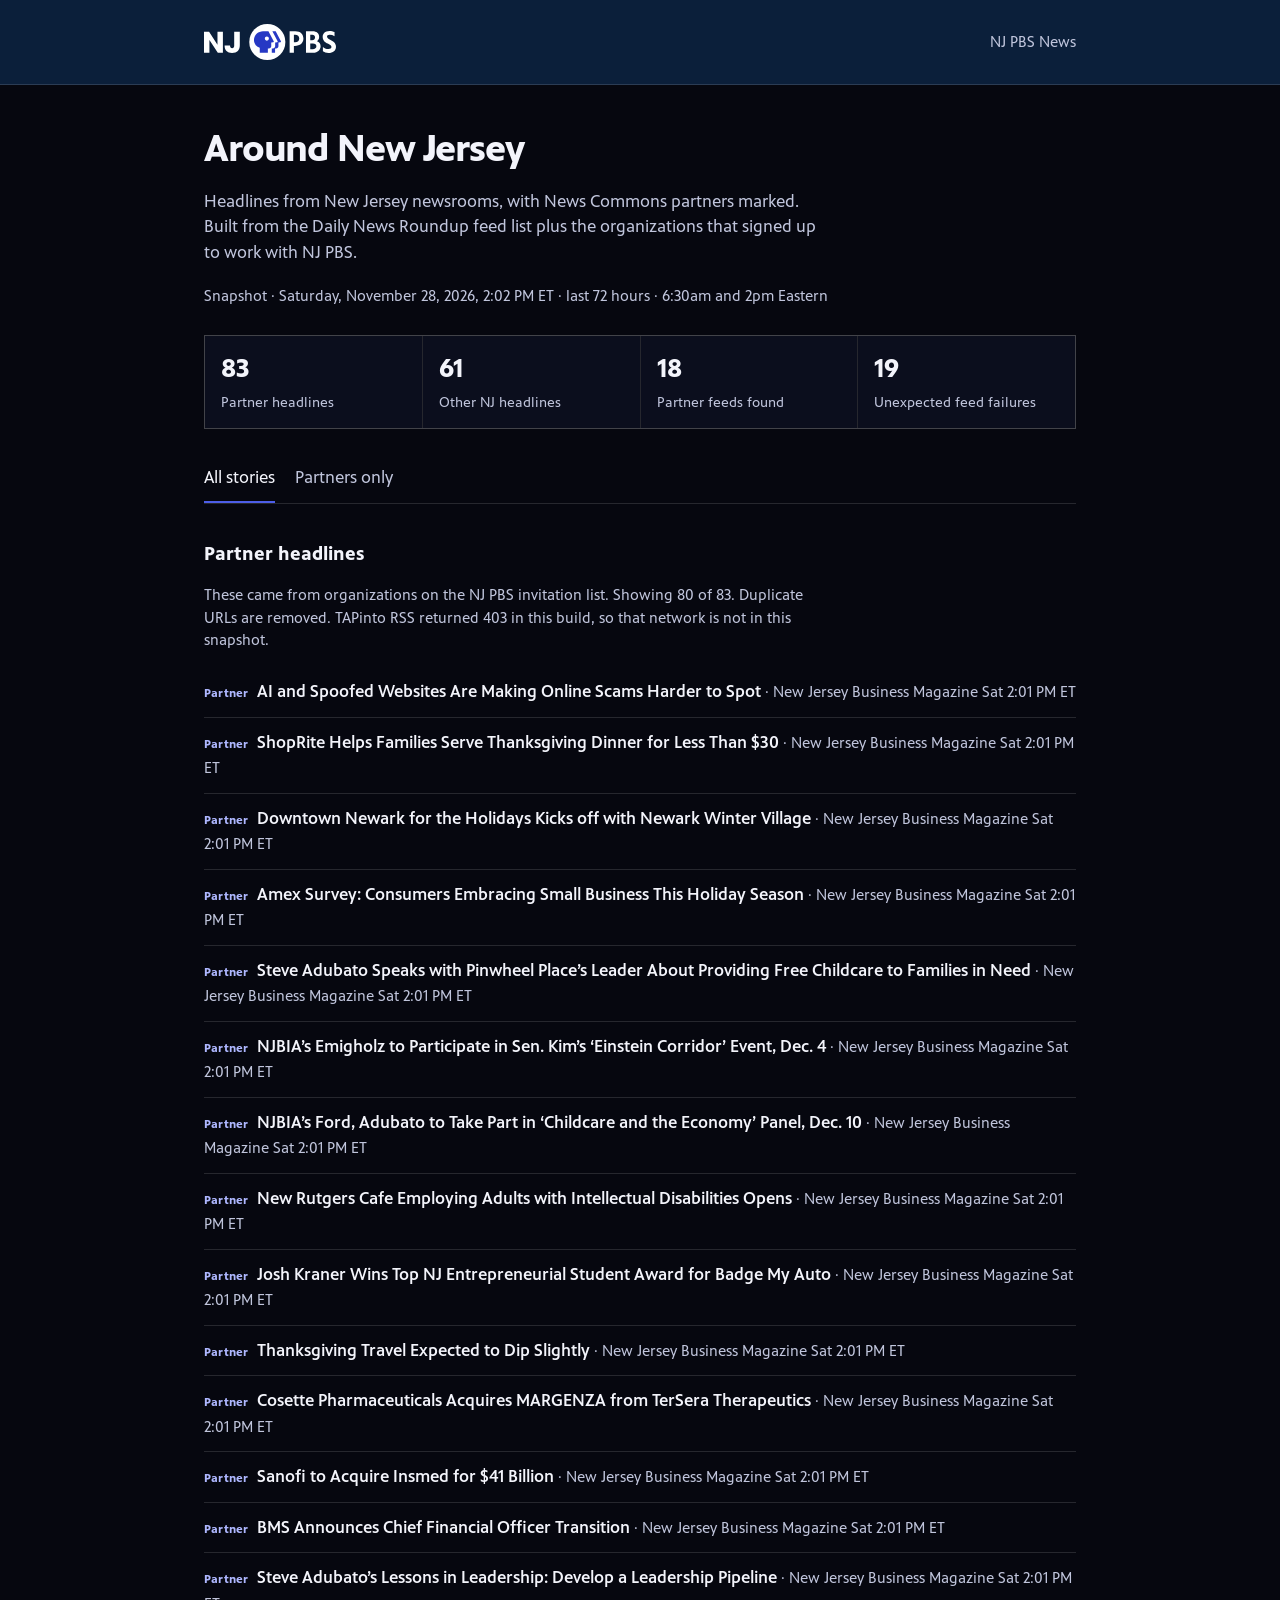
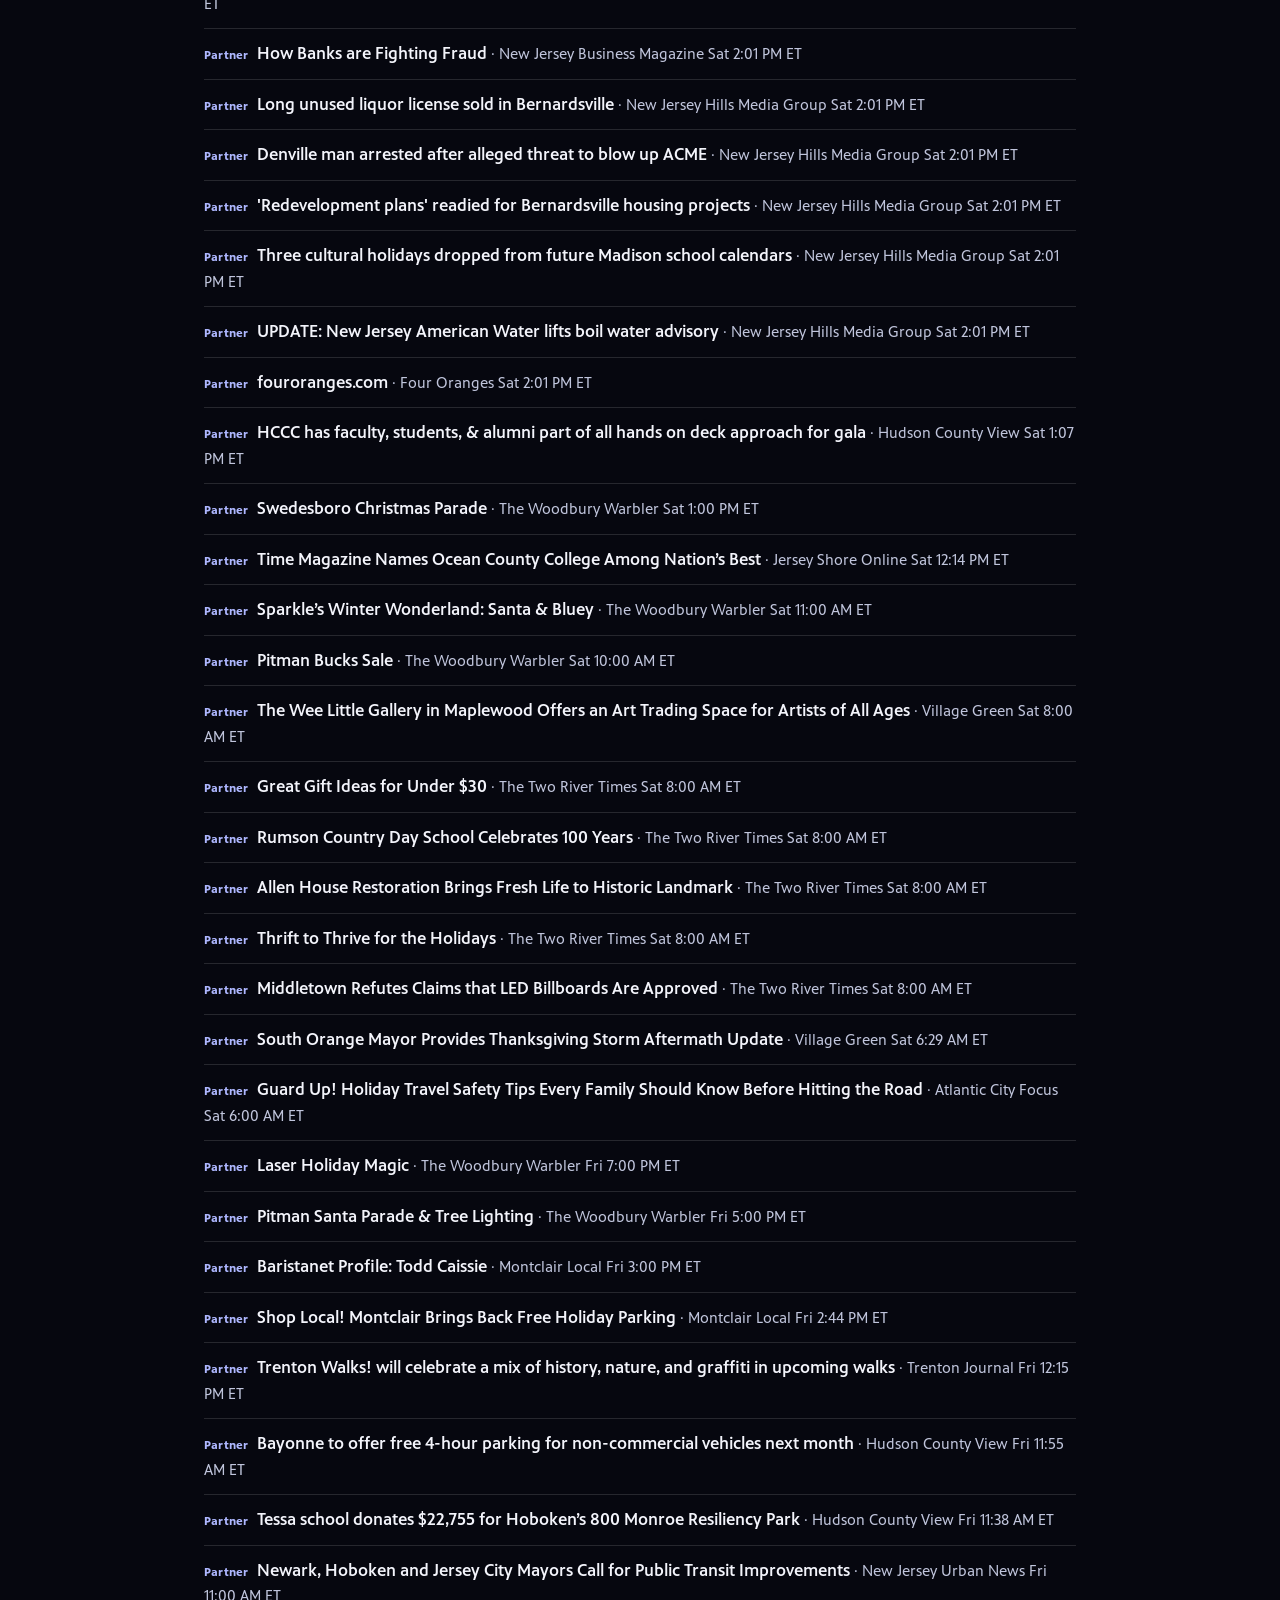
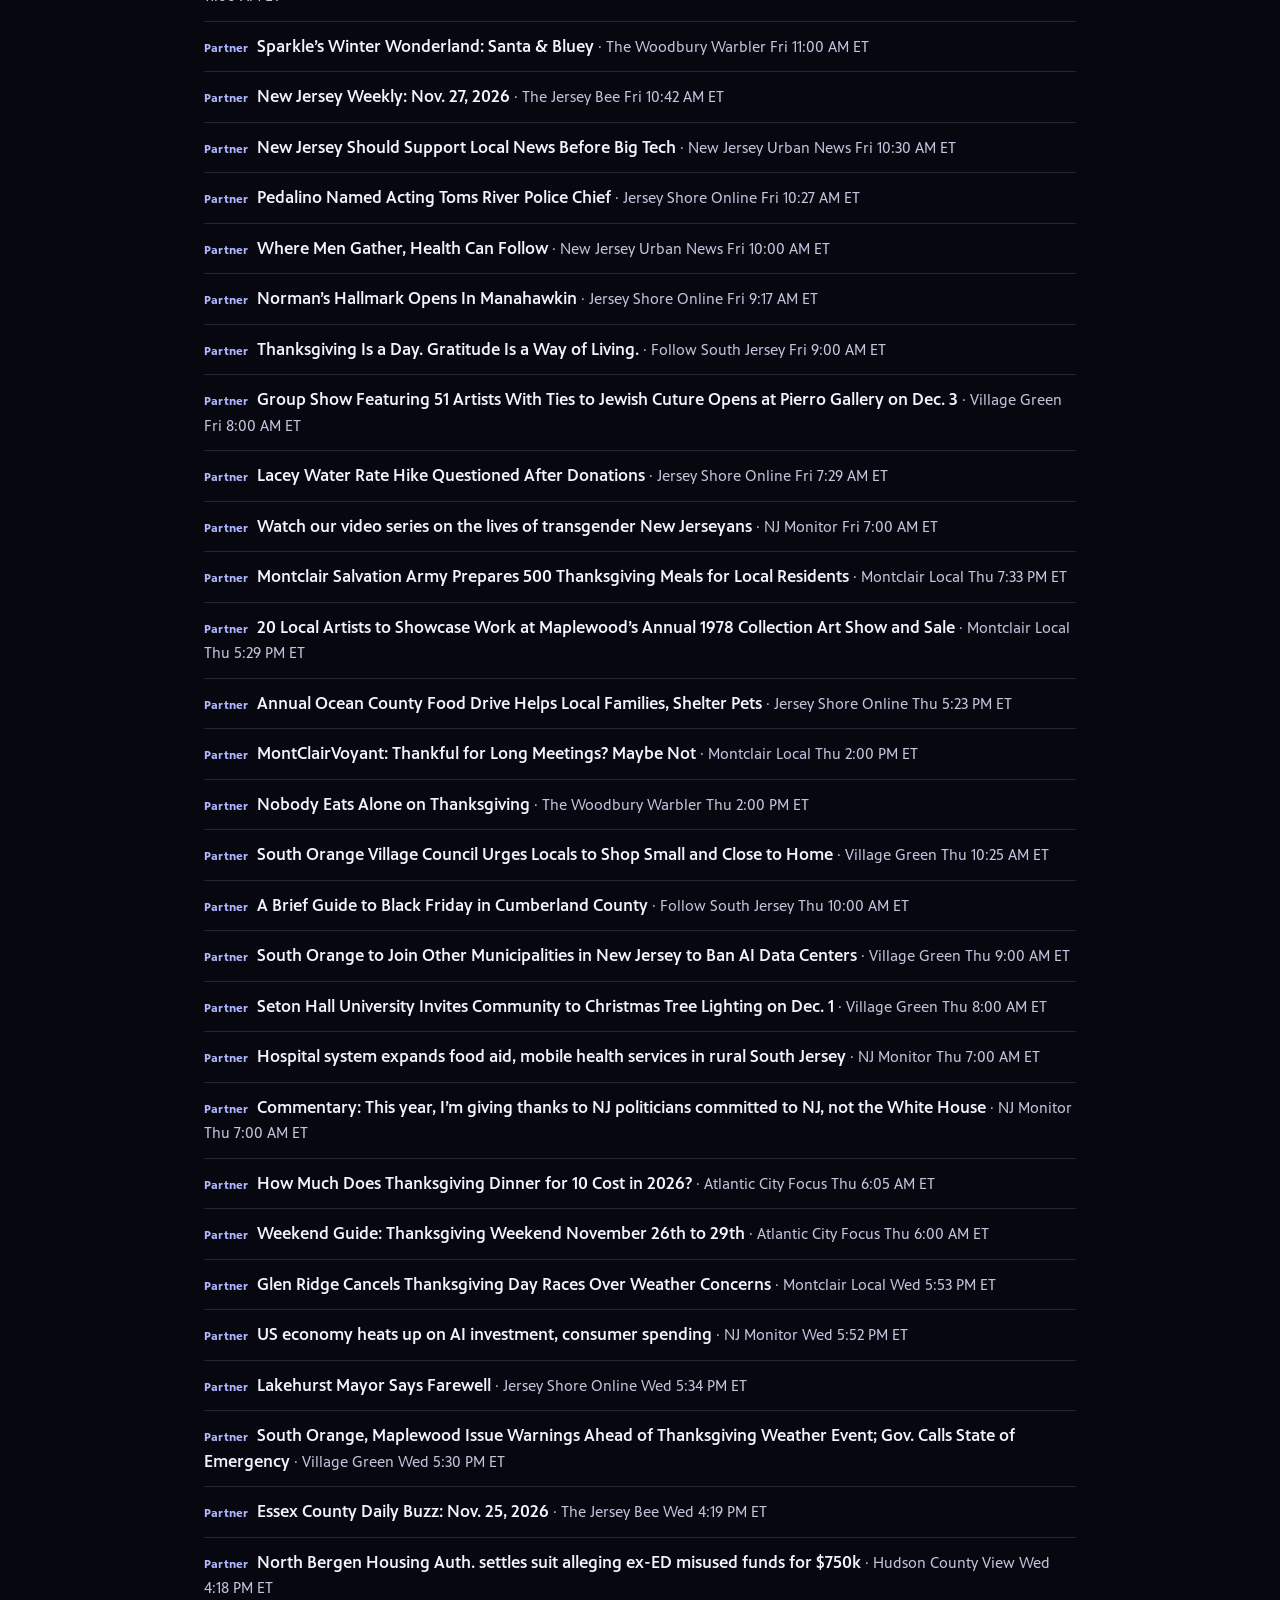
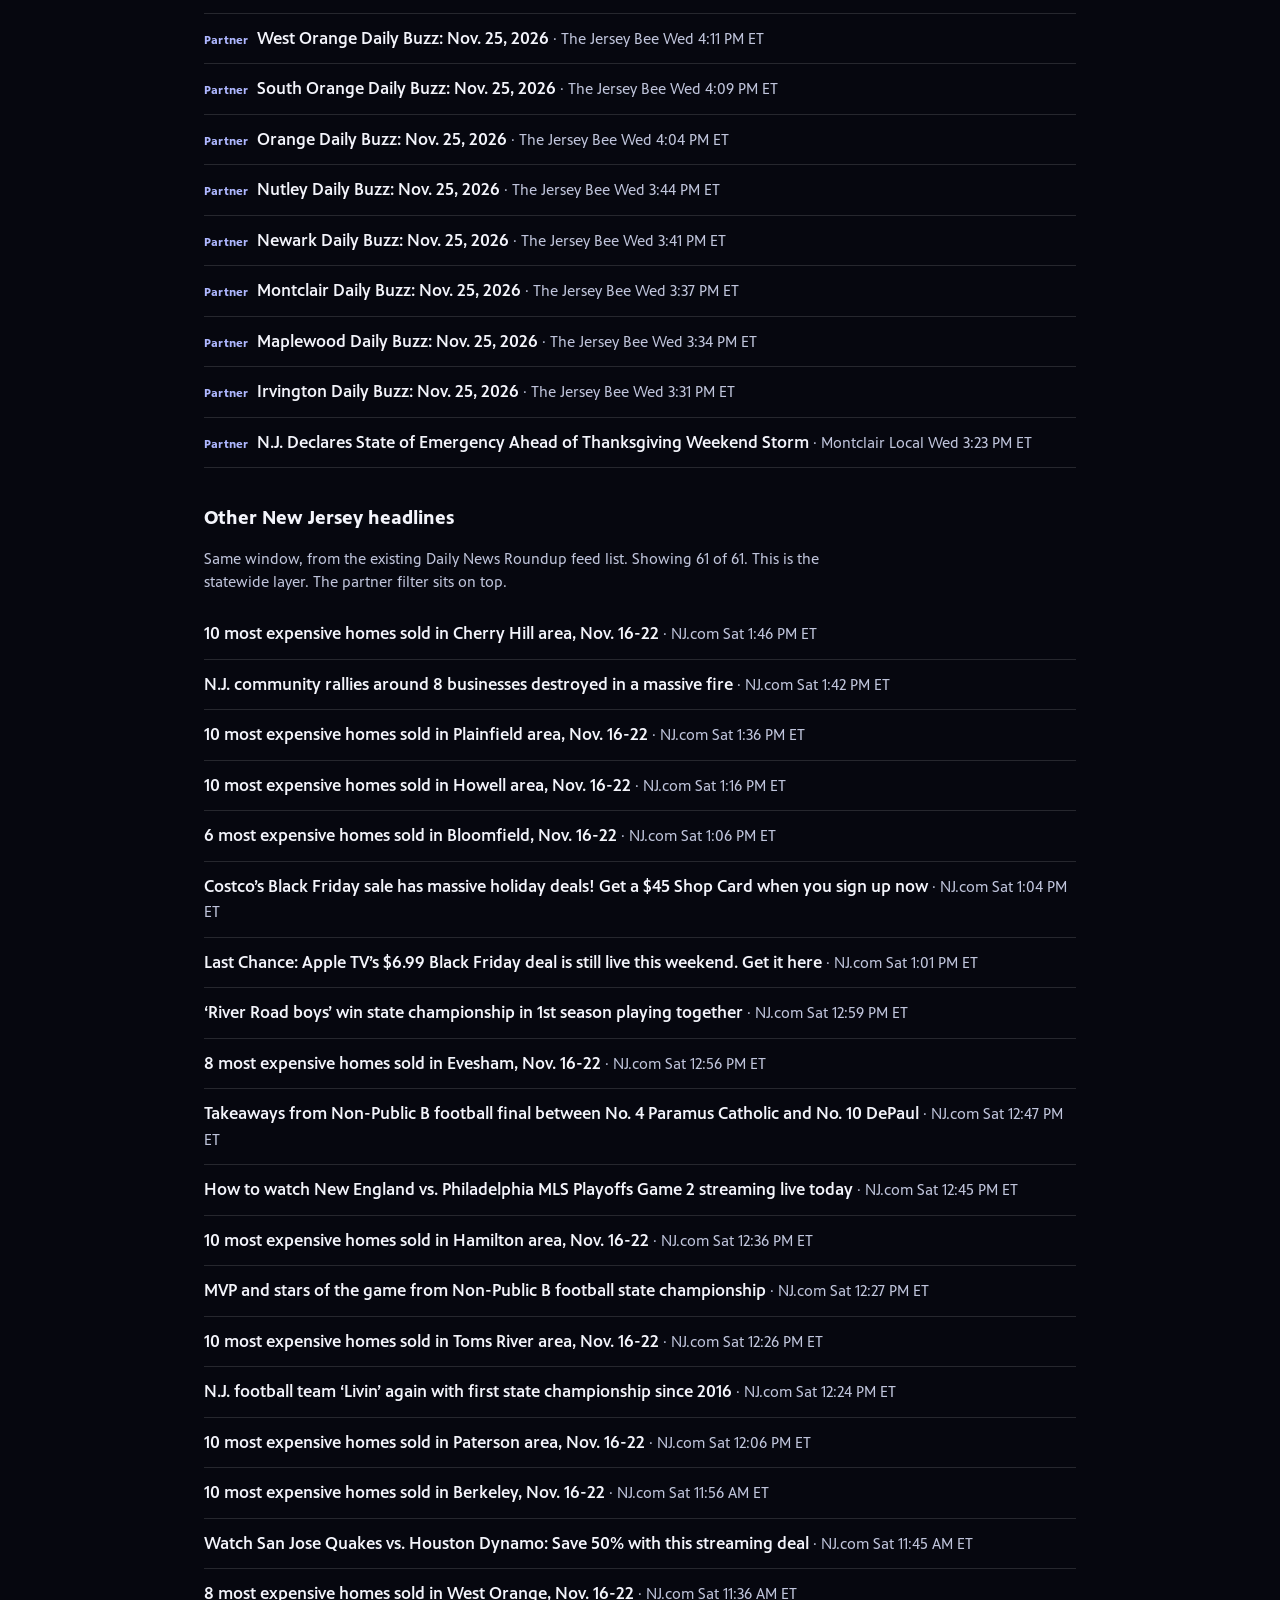
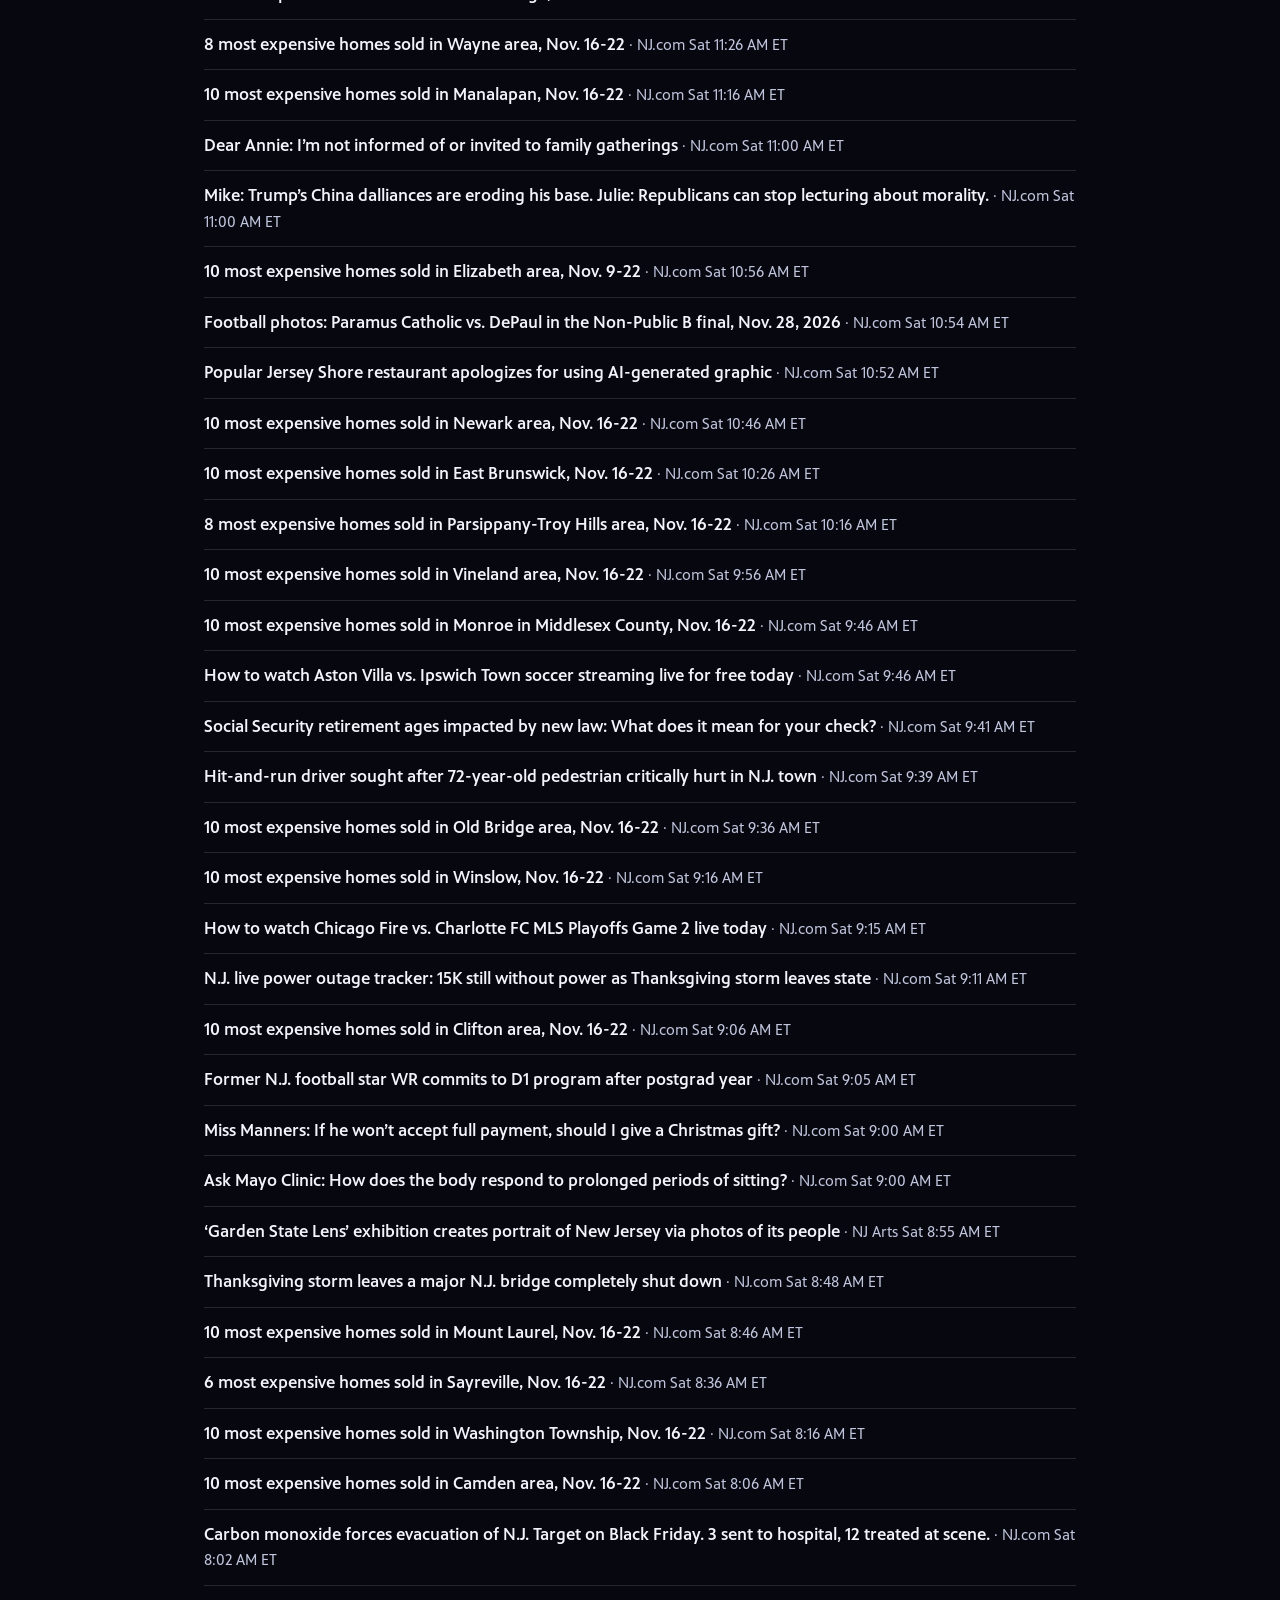
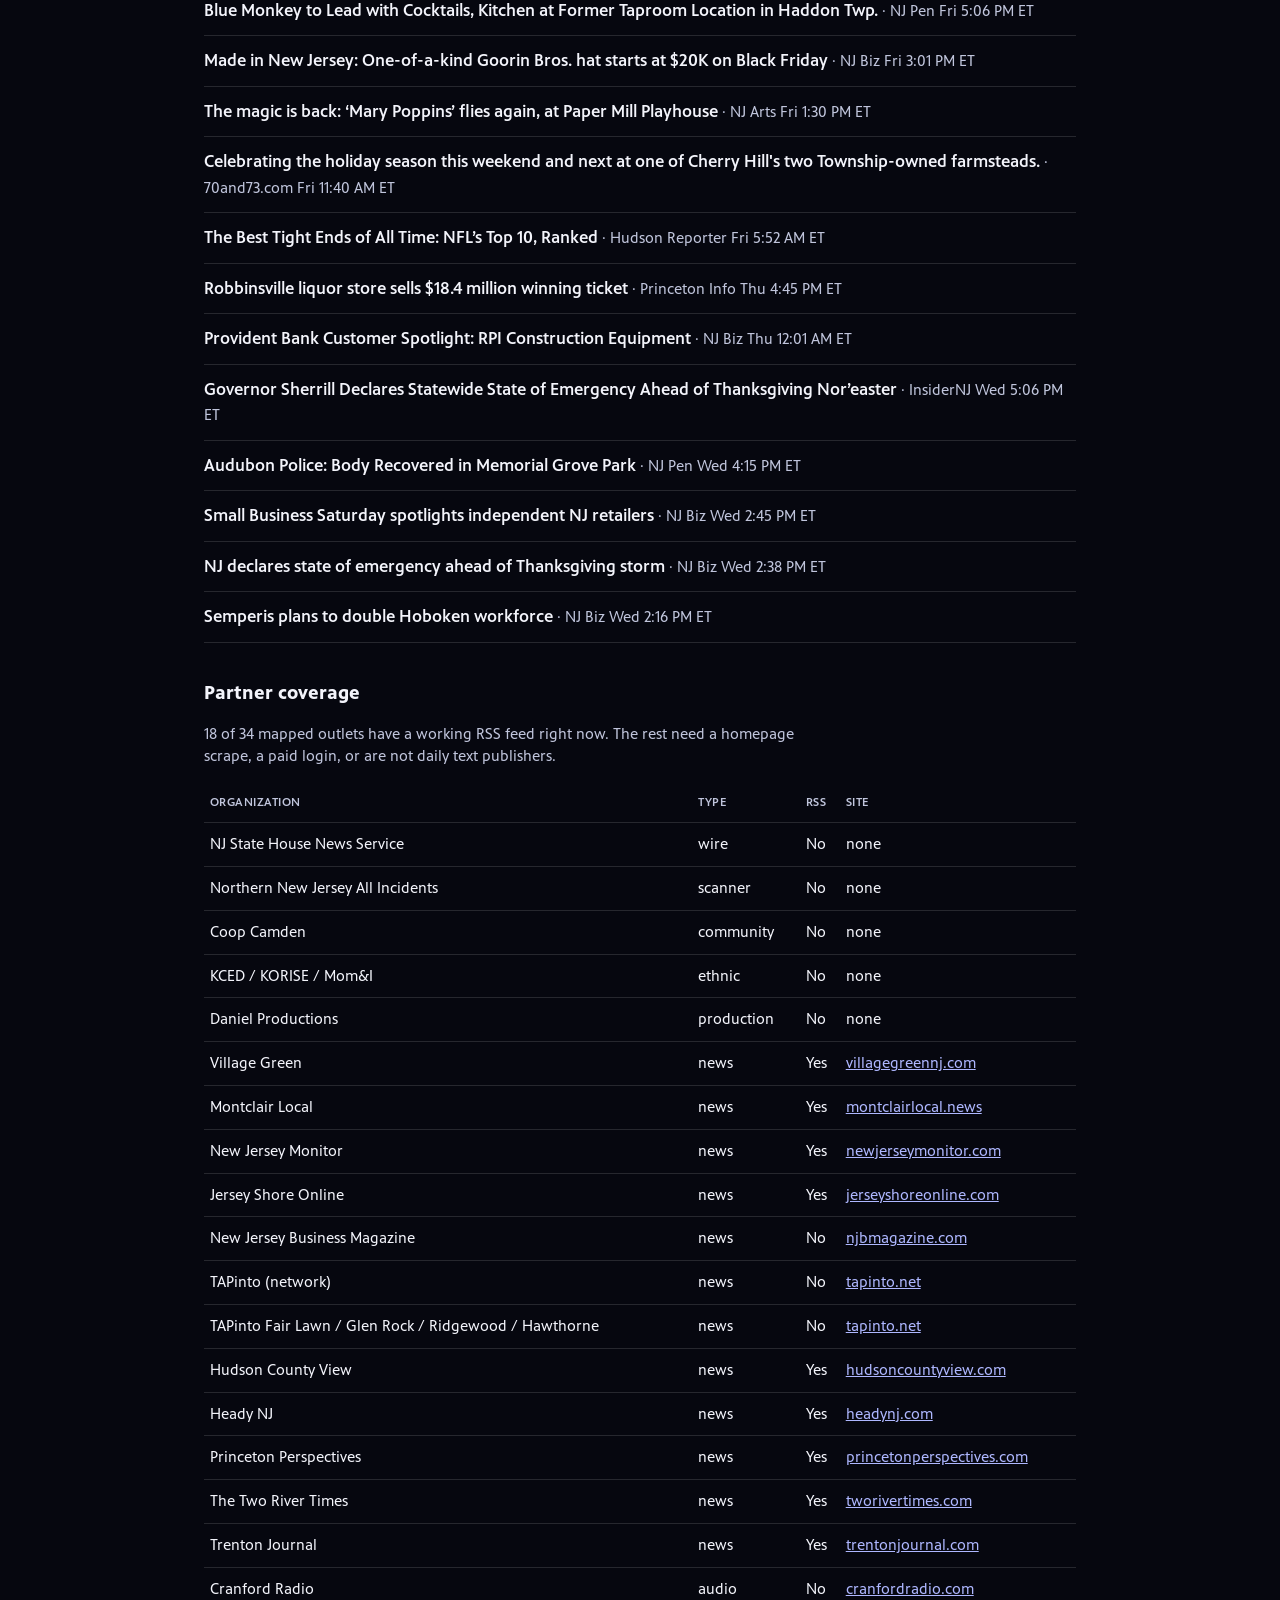
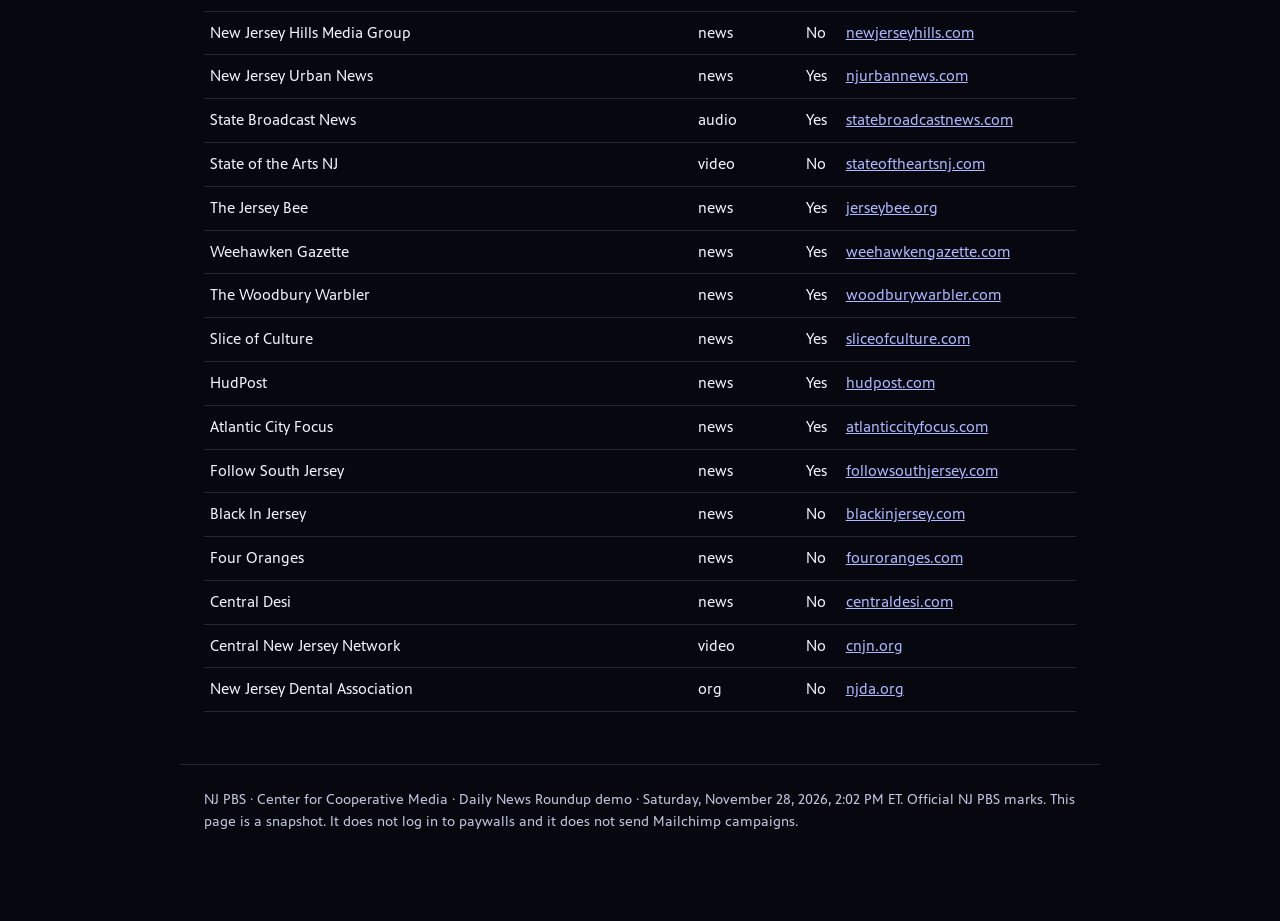
==== commit 85b6188b: "Refresh Around New Jersey snapshot. [skip ci]" ====
--- a/snapshot.html
+++ b/snapshot.html
@@ -165,10 +165,10 @@
   <main>
     <h1>Around New Jersey</h1>
     <p class="lede">Headlines from New Jersey newsrooms, with News Commons partners marked. Built from the Daily News Roundup feed list plus the organizations that signed up to work with NJ PBS.</p>
-    <p class="meta">Snapshot · Saturday, November 28, 2026, 6:31 AM ET · last 72 hours · 6:30am and 2pm Eastern</p>
+    <p class="meta">Snapshot · Saturday, November 28, 2026, 2:02 PM ET · last 72 hours · 6:30am and 2pm Eastern</p>
     <div class="stats">
-      <div class="stat"><b>82</b><span>Partner headlines</span></div>
-      <div class="stat"><b>83</b><span>Other NJ headlines</span></div>
+      <div class="stat"><b>83</b><span>Partner headlines</span></div>
+      <div class="stat"><b>61</b><span>Other NJ headlines</span></div>
       <div class="stat"><b>18</b><span>Partner feeds found</span></div>
       <div class="stat"><b>19</b><span>Unexpected feed failures</span></div>
     </div>
@@ -178,22 +178,41 @@
     </div>
     <section id="partner-block">
       <h2>Partner headlines</h2>
-      <p class="note">These came from organizations on the NJ PBS invitation list. Showing 80 of 82. Duplicate URLs are removed. This build includes TAPinto headlines from feeds that responded.</p>
+      <p class="note">These came from organizations on the NJ PBS invitation list. Showing 80 of 83. Duplicate URLs are removed. TAPinto RSS returned 403 in this build, so that network is not in this snapshot.</p>
       <ul class="stories">
-<li class="is-partner"><span class="star" title="News Commons partner">Partner</span><a href="https://njbmagazine.com/njb-news-now/ai-and-spoofed-websites-are-making-online-scams-harder-to-spot/">AI and Spoofed Websites Are Making Online Scams Harder to Spot</a> <span class="src">New Jersey Business Magazine</span> <span class="when">Sat 6:31 AM ET</span></li>
-<li class="is-partner"><span class="star" title="News Commons partner">Partner</span><a href="https://njbmagazine.com/njb-news-now/shoprite-helps-families-serve-thanksgiving-dinner-for-less-than-30/">ShopRite Helps Families Serve Thanksgiving Dinner for Less Than $30</a> <span class="src">New Jersey Business Magazine</span> <span class="when">Sat 6:31 AM ET</span></li>
-<li class="is-partner"><span class="star" title="News Commons partner">Partner</span><a href="https://njbmagazine.com/njb-news-now/downtown-newark-for-the-holidays-kicks-off-with-newark-winter-village/">Downtown Newark for the Holidays Kicks off with Newark Winter Village</a> <span class="src">New Jersey Business Magazine</span> <span class="when">Sat 6:31 AM ET</span></li>
-<li class="is-partner"><span class="star" title="News Commons partner">Partner</span><a href="https://njbmagazine.com/njb-news-now/josh-kraner-wins-top-nj-entrepreneurial-student-award-for-badge-my-auto/">Josh Kraner Wins Top NJ Entrepreneurial Student Award for Badge My Auto</a> <span class="src">New Jersey Business Magazine</span> <span class="when">Sat 6:31 AM ET</span></li>
-<li class="is-partner"><span class="star" title="News Commons partner">Partner</span><a href="https://njbmagazine.com/njb-news-now/thanksgiving-travel-expected-to-dip-slightly/">Thanksgiving Travel Expected to Dip Slightly</a> <span class="src">New Jersey Business Magazine</span> <span class="when">Sat 6:31 AM ET</span></li>
-<li class="is-partner"><span class="star" title="News Commons partner">Partner</span><a href="https://njbmagazine.com/njb-news-now/cosette-pharmaceuticals-acquires-margenza-from-tersera-therapeutics/">Cosette Pharmaceuticals Acquires MARGENZA from TerSera Therapeutics</a> <span class="src">New Jersey Business Magazine</span> <span class="when">Sat 6:31 AM ET</span></li>
-<li class="is-partner"><span class="star" title="News Commons partner">Partner</span><a href="https://njbmagazine.com/njb-news-now/sanofi-to-acquire-insmed-for-41-billion/">Sanofi to Acquire Insmed for $41 Billion</a> <span class="src">New Jersey Business Magazine</span> <span class="when">Sat 6:31 AM ET</span></li>
-<li class="is-partner"><span class="star" title="News Commons partner">Partner</span><a href="https://njbmagazine.com/njb-news-now/bms-announces-chief-financial-officer-transition/">BMS Announces Chief Financial Officer Transition</a> <span class="src">New Jersey Business Magazine</span> <span class="when">Sat 6:31 AM ET</span></li>
-<li class="is-partner"><span class="star" title="News Commons partner">Partner</span><a href="https://njbmagazine.com/lessons-in-leadership/steve-adubatos-lessons-in-leadership-develop-a-leadership-pipeline/">Steve Adubato’s Lessons in Leadership: Develop a Leadership Pipeline</a> <span class="src">New Jersey Business Magazine</span> <span class="when">Sat 6:31 AM ET</span></li>
-<li class="is-partner"><span class="star" title="News Commons partner">Partner</span><a href="https://njbmagazine.com/special-sections/2026-nj-bankers-association-special-section/how-banks-are-fighting-fraud/">How Banks are Fighting Fraud</a> <span class="src">New Jersey Business Magazine</span> <span class="when">Sat 6:31 AM ET</span></li>
-<li class="is-partner"><span class="star" title="News Commons partner">Partner</span><a href="https://www.tapinto.net/towns/piscataway/sections/government/articles/piscataway-council-tables-plan-to-end-zoom-public-comment-after-residents-push-back-3">Piscataway Council Tables Plan to End Zoom Public Comment after Residents Push Back</a> <span class="src">TAPinto (network)</span> <span class="when">Sat 6:31 AM ET</span></li>
-<li class="is-partner"><span class="star" title="News Commons partner">Partner</span><a href="https://www.tapinto.net/towns/chatham/sections/arts-and-entertainment/articles/chatham-high-theater-department-brings-shakespeare-s-twelfth-night-to-life-on-stage">Chatham High Theater Department Brings Shakespeare&#x27;s ‘Twelfth Night’ to Life on Stage</a> <span class="src">TAPinto (network)</span> <span class="when">Sat 6:31 AM ET</span></li>
-<li class="is-partner"><span class="star" title="News Commons partner">Partner</span><a href="https://www.tapinto.net/towns/chatham/sections/government/articles/fireworks-at-chatham-borough-council-as-strickland-is-lone-no-vote-on-ordinance-to-establish-pay-for-mayor-council-members">Fireworks at Chatham Borough Council as Strickland is Lone ‘No’ Vote on Ordinance to Establish Pay for Mayor, Council Members</a> <span class="src">TAPinto (network)</span> <span class="when">Sat 6:31 AM ET</span></li>
-<li class="is-partner"><span class="star" title="News Commons partner">Partner</span><a href="http://www.squarespace.com/">fouroranges.com</a> <span class="src">Four Oranges</span> <span class="when">Sat 6:31 AM ET</span></li>
+<li class="is-partner"><span class="star" title="News Commons partner">Partner</span><a href="https://njbmagazine.com/njb-news-now/ai-and-spoofed-websites-are-making-online-scams-harder-to-spot/">AI and Spoofed Websites Are Making Online Scams Harder to Spot</a> <span class="src">New Jersey Business Magazine</span> <span class="when">Sat 2:01 PM ET</span></li>
+<li class="is-partner"><span class="star" title="News Commons partner">Partner</span><a href="https://njbmagazine.com/njb-news-now/shoprite-helps-families-serve-thanksgiving-dinner-for-less-than-30/">ShopRite Helps Families Serve Thanksgiving Dinner for Less Than $30</a> <span class="src">New Jersey Business Magazine</span> <span class="when">Sat 2:01 PM ET</span></li>
+<li class="is-partner"><span class="star" title="News Commons partner">Partner</span><a href="https://njbmagazine.com/njb-news-now/downtown-newark-for-the-holidays-kicks-off-with-newark-winter-village/">Downtown Newark for the Holidays Kicks off with Newark Winter Village</a> <span class="src">New Jersey Business Magazine</span> <span class="when">Sat 2:01 PM ET</span></li>
+<li class="is-partner"><span class="star" title="News Commons partner">Partner</span><a href="https://njbia.org/amex-survey-consumers-embracing-small-business-this-holiday-season/">Amex Survey: Consumers Embracing Small Business This Holiday Season</a> <span class="src">New Jersey Business Magazine</span> <span class="when">Sat 2:01 PM ET</span></li>
+<li class="is-partner"><span class="star" title="News Commons partner">Partner</span><a href="https://njbia.org/steve-adubato-speaks-with-pinwheel-places-leader-about-providing-free-childcare-to-families-in-need/">Steve Adubato Speaks with Pinwheel Place’s Leader About Providing Free Childcare to Families in Need</a> <span class="src">New Jersey Business Magazine</span> <span class="when">Sat 2:01 PM ET</span></li>
+<li class="is-partner"><span class="star" title="News Commons partner">Partner</span><a href="https://njbia.org/njbias-emigholz-to-participate-in-sen-kims-einstein-corridor-event-dec-4/">NJBIA’s Emigholz to Participate in Sen. Kim’s ‘Einstein Corridor’ Event, Dec. 4</a> <span class="src">New Jersey Business Magazine</span> <span class="when">Sat 2:01 PM ET</span></li>
+<li class="is-partner"><span class="star" title="News Commons partner">Partner</span><a href="https://njbia.org/njbias-ford-adubato-to-take-part-in-childcare-and-the-economy-panel-dec-10/">NJBIA’s Ford, Adubato to Take Part in ‘Childcare and the Economy’ Panel, Dec. 10</a> <span class="src">New Jersey Business Magazine</span> <span class="when">Sat 2:01 PM ET</span></li>
+<li class="is-partner"><span class="star" title="News Commons partner">Partner</span><a href="https://njbia.org/new-rutgers-cafe-employing-adults-with-intellectual-disabilities-opens/">New Rutgers Cafe Employing Adults with Intellectual Disabilities Opens</a> <span class="src">New Jersey Business Magazine</span> <span class="when">Sat 2:01 PM ET</span></li>
+<li class="is-partner"><span class="star" title="News Commons partner">Partner</span><a href="https://njbmagazine.com/njb-news-now/josh-kraner-wins-top-nj-entrepreneurial-student-award-for-badge-my-auto/">Josh Kraner Wins Top NJ Entrepreneurial Student Award for Badge My Auto</a> <span class="src">New Jersey Business Magazine</span> <span class="when">Sat 2:01 PM ET</span></li>
+<li class="is-partner"><span class="star" title="News Commons partner">Partner</span><a href="https://njbmagazine.com/njb-news-now/thanksgiving-travel-expected-to-dip-slightly/">Thanksgiving Travel Expected to Dip Slightly</a> <span class="src">New Jersey Business Magazine</span> <span class="when">Sat 2:01 PM ET</span></li>
+<li class="is-partner"><span class="star" title="News Commons partner">Partner</span><a href="https://njbmagazine.com/njb-news-now/cosette-pharmaceuticals-acquires-margenza-from-tersera-therapeutics/">Cosette Pharmaceuticals Acquires MARGENZA from TerSera Therapeutics</a> <span class="src">New Jersey Business Magazine</span> <span class="when">Sat 2:01 PM ET</span></li>
+<li class="is-partner"><span class="star" title="News Commons partner">Partner</span><a href="https://njbmagazine.com/njb-news-now/sanofi-to-acquire-insmed-for-41-billion/">Sanofi to Acquire Insmed for $41 Billion</a> <span class="src">New Jersey Business Magazine</span> <span class="when">Sat 2:01 PM ET</span></li>
+<li class="is-partner"><span class="star" title="News Commons partner">Partner</span><a href="https://njbmagazine.com/njb-news-now/bms-announces-chief-financial-officer-transition/">BMS Announces Chief Financial Officer Transition</a> <span class="src">New Jersey Business Magazine</span> <span class="when">Sat 2:01 PM ET</span></li>
+<li class="is-partner"><span class="star" title="News Commons partner">Partner</span><a href="https://njbmagazine.com/lessons-in-leadership/steve-adubatos-lessons-in-leadership-develop-a-leadership-pipeline/">Steve Adubato’s Lessons in Leadership: Develop a Leadership Pipeline</a> <span class="src">New Jersey Business Magazine</span> <span class="when">Sat 2:01 PM ET</span></li>
+<li class="is-partner"><span class="star" title="News Commons partner">Partner</span><a href="https://njbmagazine.com/special-sections/2026-nj-bankers-association-special-section/how-banks-are-fighting-fraud/">How Banks are Fighting Fraud</a> <span class="src">New Jersey Business Magazine</span> <span class="when">Sat 2:01 PM ET</span></li>
+<li class="is-partner"><span class="star" title="News Commons partner">Partner</span><a href="https://www.newjerseyhills.com/bernardsville_news/news/long-unused-liquor-license-sold-in-bernardsville/article_42884ac4-ac93-4f06-8c5c-312dcad838de.html">Long unused liquor license sold in Bernardsville</a> <span class="src">New Jersey Hills Media Group</span> <span class="when">Sat 2:01 PM ET</span></li>
+<li class="is-partner"><span class="star" title="News Commons partner">Partner</span><a href="https://www.newjerseyhills.com/the_citizen/news/denville-man-arrested-after-alleged-threat-to-blow-up-acme/article_705d8762-cada-4539-ac35-0143f6cfde6b.html">Denville man arrested after alleged threat to blow up ACME</a> <span class="src">New Jersey Hills Media Group</span> <span class="when">Sat 2:01 PM ET</span></li>
+<li class="is-partner"><span class="star" title="News Commons partner">Partner</span><a href="https://www.newjerseyhills.com/bernardsville_news/news/redevelopment-plans-readied-for-bernardsville-housing-projects/article_9aa485e3-54bd-4b9a-b121-cf8ac320b35b.html">&#x27;Redevelopment plans&#x27; readied for Bernardsville housing projects</a> <span class="src">New Jersey Hills Media Group</span> <span class="when">Sat 2:01 PM ET</span></li>
+<li class="is-partner"><span class="star" title="News Commons partner">Partner</span><a href="https://www.newjerseyhills.com/madison_eagle/news/three-cultural-holidays-dropped-from-future-madison-school-calendars/article_f5906326-b07a-4381-85eb-e35e75b582f7.html">Three cultural holidays dropped from future Madison school calendars</a> <span class="src">New Jersey Hills Media Group</span> <span class="when">Sat 2:01 PM ET</span></li>
+<li class="is-partner"><span class="star" title="News Commons partner">Partner</span><a href="https://www.newjerseyhills.com/bernardsville_news/news/update-new-jersey-american-water-lifts-boil-water-advisory/article_c99fae98-de1a-476e-9e50-f6b6f8ce1780.html">UPDATE: New Jersey American Water lifts boil water advisory</a> <span class="src">New Jersey Hills Media Group</span> <span class="when">Sat 2:01 PM ET</span></li>
+<li class="is-partner"><span class="star" title="News Commons partner">Partner</span><a href="http://www.squarespace.com/">fouroranges.com</a> <span class="src">Four Oranges</span> <span class="when">Sat 2:01 PM ET</span></li>
+<li class="is-partner"><span class="star" title="News Commons partner">Partner</span><a href="https://hudsoncountyview.com/hccc-has-faculty-students-alumni-part-of-all-hands-on-deck-approach-for-gala/">HCCC has faculty, students, &amp; alumni part of all hands on deck approach for gala</a> <span class="src">Hudson County View</span> <span class="when">Sat 1:07 PM ET</span></li>
+<li class="is-partner"><span class="star" title="News Commons partner">Partner</span><a href="https://woodburywarbler.com/event/swedesboro-christmas-parade/">Swedesboro Christmas Parade</a> <span class="src">The Woodbury Warbler</span> <span class="when">Sat 1:00 PM ET</span></li>
+<li class="is-partner"><span class="star" title="News Commons partner">Partner</span><a href="https://www.jerseyshoreonline.com/ocean-county/time-magazine-names-ocean-county-college-among-nations-best/">Time Magazine Names Ocean County College Among Nation’s Best</a> <span class="src">Jersey Shore Online</span> <span class="when">Sat 12:14 PM ET</span></li>
+<li class="is-partner"><span class="star" title="News Commons partner">Partner</span><a href="https://woodburywarbler.com/event/sparkles-winter-wonderland-santa-bluey-2/">Sparkle’s Winter Wonderland: Santa &amp; Bluey</a> <span class="src">The Woodbury Warbler</span> <span class="when">Sat 11:00 AM ET</span></li>
+<li class="is-partner"><span class="star" title="News Commons partner">Partner</span><a href="https://woodburywarbler.com/event/pitman-bucks-sale/">Pitman Bucks Sale</a> <span class="src">The Woodbury Warbler</span> <span class="when">Sat 10:00 AM ET</span></li>
+<li class="is-partner"><span class="star" title="News Commons partner">Partner</span><a href="https://villagegreennj.com/arts/the-wee-little-gallery-in-maplewood-offers-an-art-trading-space-for-artists-of-all-ages/">The Wee Little Gallery in Maplewood Offers an Art Trading Space for Artists of All Ages</a> <span class="src">Village Green</span> <span class="when">Sat 8:00 AM ET</span></li>
+<li class="is-partner"><span class="star" title="News Commons partner">Partner</span><a href="https://tworivertimes.com/great-gift-ideas-for-under-30/?utm_source=rss&amp;utm_medium=rss&amp;utm_campaign=great-gift-ideas-for-under-30">Great Gift Ideas for Under $30</a> <span class="src">The Two River Times</span> <span class="when">Sat 8:00 AM ET</span></li>
+<li class="is-partner"><span class="star" title="News Commons partner">Partner</span><a href="https://tworivertimes.com/rumson-country-day-school-celebrates-100-years/?utm_source=rss&amp;utm_medium=rss&amp;utm_campaign=rumson-country-day-school-celebrates-100-years">Rumson Country Day School Celebrates 100 Years</a> <span class="src">The Two River Times</span> <span class="when">Sat 8:00 AM ET</span></li>
+<li class="is-partner"><span class="star" title="News Commons partner">Partner</span><a href="https://tworivertimes.com/allen-house-restoration-brings-fresh-life-to-historic-landmark/?utm_source=rss&amp;utm_medium=rss&amp;utm_campaign=allen-house-restoration-brings-fresh-life-to-historic-landmark">Allen House Restoration Brings Fresh Life to Historic Landmark</a> <span class="src">The Two River Times</span> <span class="when">Sat 8:00 AM ET</span></li>
+<li class="is-partner"><span class="star" title="News Commons partner">Partner</span><a href="https://tworivertimes.com/thrift-to-thrive-for-the-holidays/?utm_source=rss&amp;utm_medium=rss&amp;utm_campaign=thrift-to-thrive-for-the-holidays">Thrift to Thrive for the Holidays</a> <span class="src">The Two River Times</span> <span class="when">Sat 8:00 AM ET</span></li>
+<li class="is-partner"><span class="star" title="News Commons partner">Partner</span><a href="https://tworivertimes.com/middletown-refutes-claims-that-led-billboards-are-approved/?utm_source=rss&amp;utm_medium=rss&amp;utm_campaign=middletown-refutes-claims-that-led-billboards-are-approved">Middletown Refutes Claims that LED Billboards Are Approved</a> <span class="src">The Two River Times</span> <span class="when">Sat 8:00 AM ET</span></li>
+<li class="is-partner"><span class="star" title="News Commons partner">Partner</span><a href="https://villagegreennj.com/police-and-fire/south-orange-mayor-provides-thanksgiving-storm-aftermath-update/">South Orange Mayor Provides Thanksgiving Storm Aftermath Update</a> <span class="src">Village Green</span> <span class="when">Sat 6:29 AM ET</span></li>
 <li class="is-partner"><span class="star" title="News Commons partner">Partner</span><a href="https://www.atlanticcityfocus.com/guard-up-holiday-travel-safety-tips-every-family-should-know-before-hitting-the-road/">Guard Up! Holiday Travel Safety Tips Every Family Should Know Before Hitting the Road</a> <span class="src">Atlantic City Focus</span> <span class="when">Sat 6:00 AM ET</span></li>
 <li class="is-partner"><span class="star" title="News Commons partner">Partner</span><a href="https://woodburywarbler.com/event/laser-holiday-magic/">Laser Holiday Magic</a> <span class="src">The Woodbury Warbler</span> <span class="when">Fri 7:00 PM ET</span></li>
 <li class="is-partner"><span class="star" title="News Commons partner">Partner</span><a href="https://woodburywarbler.com/event/pitman-santa-parade-tree-lighting/">Pitman Santa Parade &amp; Tree Lighting</a> <span class="src">The Woodbury Warbler</span> <span class="when">Fri 5:00 PM ET</span></li>
@@ -241,81 +260,61 @@
 <li class="is-partner"><span class="star" title="News Commons partner">Partner</span><a href="https://jerseybee.org/2026/11/25/maplewood-daily-buzz-nov-25-2026/">Maplewood Daily Buzz: Nov. 25, 2026</a> <span class="src">The Jersey Bee</span> <span class="when">Wed 3:34 PM ET</span></li>
 <li class="is-partner"><span class="star" title="News Commons partner">Partner</span><a href="https://jerseybee.org/2026/11/25/irvington-daily-buzz-nov-25-2026/">Irvington Daily Buzz: Nov. 25, 2026</a> <span class="src">The Jersey Bee</span> <span class="when">Wed 3:31 PM ET</span></li>
 <li class="is-partner"><span class="star" title="News Commons partner">Partner</span><a href="https://montclairlocal.news/2026/11/n-j-declares-state-of-emergency-ahead-of-thanksgiving-weekend-storm/">N.J. Declares State of Emergency Ahead of Thanksgiving Weekend Storm</a> <span class="src">Montclair Local</span> <span class="when">Wed 3:23 PM ET</span></li>
-<li class="is-partner"><span class="star" title="News Commons partner">Partner</span><a href="https://newjerseymonitor.com/2026/11/25/repub/army-iowa-detonation/">Army officials call lead azide detonation successful, still monitoring area for potential toxins</a> <span class="src">NJ Monitor</span> <span class="when">Wed 3:02 PM ET</span></li>
-<li class="is-partner"><span class="star" title="News Commons partner">Partner</span><a href="https://woodburywarbler.com/event/community-friendsgiving-2026/">Community Friendsgiving 2026</a> <span class="src">The Woodbury Warbler</span> <span class="when">Wed 3:00 PM ET</span></li>
-<li class="is-partner"><span class="star" title="News Commons partner">Partner</span><a href="https://www.jerseyshoreonline.com/jackson/jackson-voters-to-decide-7-8m-school-funding-plan/">Jackson Voters To Decide $7.8M School Funding Plan</a> <span class="src">Jersey Shore Online</span> <span class="when">Wed 2:51 PM ET</span></li>
-<li class="is-partner"><span class="star" title="News Commons partner">Partner</span><a href="https://newjerseymonitor.com/2026/11/25/repub/supreme-court-ar15-guns-case/">US Supreme Court to weigh bans on AR-15s, similar guns in big Second Amendment case</a> <span class="src">NJ Monitor</span> <span class="when">Wed 1:59 PM ET</span></li>
-<li class="is-partner"><span class="star" title="News Commons partner">Partner</span><a href="https://headynj.com/national/federal-medical-cannabis-confusion-among-state-regulators-discussed-on-webinar/">Federal Medical Cannabis Confusion Among State Regulators Discussed on Webinar</a> <span class="src">Heady NJ</span> <span class="when">Wed 1:07 PM ET</span></li>
-<li class="is-partner"><span class="star" title="News Commons partner">Partner</span><a href="https://www.jerseyshoreonline.com/brick/ocean-county-school-has-been-feeding-those-in-need-for-3-decades/">Ocean County School Has Been Feeding Those In Need For 3 Decades</a> <span class="src">Jersey Shore Online</span> <span class="when">Wed 1:03 PM ET</span></li>
-<li class="is-partner"><span class="star" title="News Commons partner">Partner</span><a href="https://montclairlocal.news/2026/11/breaking-bread-two-montclair-business-owners-bring-community-to-the-table/">Breaking Bread: Two Montclair Business Owners Bring Community to the Table</a> <span class="src">Montclair Local</span> <span class="when">Wed 12:30 PM ET</span></li>
-<li class="is-partner"><span class="star" title="News Commons partner">Partner</span><a href="https://hudsoncountyview.com/jersey-city-council-intros-2-30-year-pilots-for-affordable-homes-at-newport/">Jersey City Council intros 2, 30-year PILOTs for affordable homes at Newport</a> <span class="src">Hudson County View</span> <span class="when">Wed 12:22 PM ET</span></li>
-<li class="is-partner"><span class="star" title="News Commons partner">Partner</span><a href="https://montclairlocal.news/2026/11/new-montclair-tree-law-vote-delay/">Montclair Delays Tree Law Vote After Last-Minute Changes</a> <span class="src">Montclair Local</span> <span class="when">Wed 12:13 PM ET</span></li>
-<li class="is-partner"><span class="star" title="News Commons partner">Partner</span><a href="https://hudsoncountyview.com/jersey-city-council-votes-6-3-to-withdraw-measure-backing-break-the-bonds-nj/">Jersey City Council votes 6-3 to withdraw measure backing Break the Bonds NJ</a> <span class="src">Hudson County View</span> <span class="when">Wed 11:32 AM ET</span></li>
-<li class="is-partner"><span class="star" title="News Commons partner">Partner</span><a href="https://montclairlocal.news/2026/11/obituary-steven-m-moore/">Obituary: Steven M. Moore</a> <span class="src">Montclair Local</span> <span class="when">Wed 10:55 AM ET</span></li>
-<li class="is-partner"><span class="star" title="News Commons partner">Partner</span><a href="https://hudsoncountyview.com/north-bergen-distributes-thousands-of-holiday-meals-at-annual-turkey-giveaway-2/">North Bergen distributes thousands of holiday meals at annual turkey giveaway</a> <span class="src">Hudson County View</span> <span class="when">Wed 10:29 AM ET</span></li>
-<li class="is-partner"><span class="star" title="News Commons partner">Partner</span><a href="https://www.jerseyshoreonline.com/brick/domestic-violence-survivors-rebuild/">Domestic Violence Survivors Rebuild</a> <span class="src">Jersey Shore Online</span> <span class="when">Wed 10:13 AM ET</span></li>
-<li class="is-partner"><span class="star" title="News Commons partner">Partner</span><a href="https://villagegreennj.com/community/ecuadoran-with-no-criminal-record-spent-6-days-in-ice-detention-fearing-deportation-despite-paying-bond/">Ecuadoran With No Criminal Record Spent 6 Days in ICE Detention, Fearing Deportation Despite Paying Bond</a> <span class="src">Village Green</span> <span class="when">Wed 8:00 AM ET</span></li>
-<li class="is-partner"><span class="star" title="News Commons partner">Partner</span><a href="https://villagegreennj.com/sports/school-district-invites-community-to-submit-questions-ahead-of-dec-2-ritzer-field-town-hall/">School District Invites Community to Submit Questions Ahead of Dec. 2 Ritzer Field Town Hall</a> <span class="src">Village Green</span> <span class="when">Wed 8:00 AM ET</span></li>
-<li class="is-partner"><span class="star" title="News Commons partner">Partner</span><a href="https://villagegreennj.com/business/shop-small-celebrate-big-this-holiday-season-in-south-orange-downtown/">Shop Small, Celebrate Big This Holiday Season in South Orange Downtown</a> <span class="src">Village Green</span> <span class="when">Wed 8:00 AM ET</span></li>
-<li class="is-partner"><span class="star" title="News Commons partner">Partner</span><a href="https://njurbannews.com/2026/11/25/thanksgiving-food-drives-highlight-essex-countys-year-round-need-for-food-assistance/">Thanksgiving Food Drives Highlight Essex County’s Year-Round Need for Food Assistance</a> <span class="src">New Jersey Urban News</span> <span class="when">Wed 8:00 AM ET</span></li>
-<li class="is-partner"><span class="star" title="News Commons partner">Partner</span><a href="https://njurbannews.com/2026/11/25/appeals-court-new-jersey-school-segregation-lawsuit-unresolved/">Appeals Court: New Jersey School Segregation Lawsuit Unresolved</a> <span class="src">New Jersey Urban News</span> <span class="when">Wed 8:00 AM ET</span></li>
-<li class="is-partner"><span class="star" title="News Commons partner">Partner</span><a href="https://villagegreennj.com/community/maplewood-township-to-host-immigration-know-your-rights-town-hall-dec-3/">Maplewood Township to Host Immigration ‘Know Your Rights’ Town Hall Dec. 3</a> <span class="src">Village Green</span> <span class="when">Wed 7:52 AM ET</span></li>
       </ul>
     </section>
     <section id="other-block">
       <h2>Other New Jersey headlines</h2>
-      <p class="note">Same window, from the existing Daily News Roundup feed list. Showing 80 of 83. This is the statewide layer. The partner filter sits on top.</p>
+      <p class="note">Same window, from the existing Daily News Roundup feed list. Showing 61 of 61. This is the statewide layer. The partner filter sits on top.</p>
       <ul class="stories">
-<li class="is-other"><a href="https://www.nj.com/news/2026/11/that-mandatory-restaurant-service-charge-the-rules-depend-on-where-you-eat.html">That restaurant service charge may follow different rules depending on your state</a> <span class="src">NJ.com</span> <span class="when">Sat 6:00 AM ET</span></li>
-<li class="is-other"><a href="https://www.nj.com/rutgersfootball/2026/11/rutgers-michigan-state-picks-predictions-will-scarlet-knights-end-2026-season-on-high-note.html">Rutgers-Michigan State picks, predictions: Will Scarlet Knights end 2026 season on high note?</a> <span class="src">NJ.com</span> <span class="when">Sat 6:00 AM ET</span></li>
-<li class="is-other"><a href="https://www.nj.com/advice/2026/11/todays-horoscope-capricorn-anger-is-met-with-opposition-nov-28-2026.html">Today’s horoscope: Capricorn - Anger is met with opposition (Nov. 28, 2026)</a> <span class="src">NJ.com</span> <span class="when">Sat 6:00 AM ET</span></li>
-<li class="is-other"><a href="https://www.nj.com/entertainment/2026/11/rock-music-world-rocked-by-deaths-of-6-stars-on-thanksgiving-week-heres-what-we-know.html">Rock music world rocked by deaths of 6 stars on Thanksgiving week: Here’s what we know</a> <span class="src">NJ.com</span> <span class="when">Sat 6:00 AM ET</span></li>
-<li class="is-other"><a href="https://www.nj.com/advice/2026/11/dear-abby-readers-share-tips-on-how-to-solve-the-who-gets-to-be-called-grandma-dilemma.html">Dear Abby: Readers share tips on how to solve the &#x27;who gets to be called grandma&#x27; dilemma</a> <span class="src">NJ.com</span> <span class="when">Sat 6:00 AM ET</span></li>
-<li class="is-other"><a href="https://www.nj.com/entertainment/2026/11/classic-rock-singer-to-release-album-with-new-band-sounds-amazing.html">Classic rock singer to release album with new band: ‘Sounds amazing’</a> <span class="src">NJ.com</span> <span class="when">Sat 5:52 AM ET</span></li>
-<li class="is-other"><a href="https://www.nj.com/entertainment/2026/11/2000s-rb-star-accused-of-raping-young-girl-heres-the-latest.html">2000s R&amp;B star accused of raping young girl. Here’s the latest</a> <span class="src">NJ.com</span> <span class="when">Sat 5:30 AM ET</span></li>
-<li class="is-other"><a href="https://www.nj.com/entertainment/2026/11/popular-rock-musician-65-dies-in-his-sleep-after-cancer-battle-he-will-be-missed.html">Popular rock musician, 65, dies in his sleep after cancer battle: ‘He will be missed’</a> <span class="src">NJ.com</span> <span class="when">Sat 5:00 AM ET</span></li>
-<li class="is-other"><a href="https://www.nj.com/advice/2026/11/asking-eric-70-year-old-wants-to-stay-friends-with-5-exes-and-still-build-a-future-with-new-gal.html">Asking Eric: 70-year-old wants to stay friends with 5 exes - and still build a future with new gal</a> <span class="src">NJ.com</span> <span class="when">Sat 5:00 AM ET</span></li>
-<li class="is-other"><a href="https://www.nj.com/entertainment/2026/11/new-details-emerge-in-death-of-wwe-star-bronson-reed-at-38-heres-the-latest.html">New details emerge in death of WWE star Bronson Reed at 38. Here’s the latest</a> <span class="src">NJ.com</span> <span class="when">Sat 5:00 AM ET</span></li>
-<li class="is-other"><a href="https://www.nj.com/business/2026/11/the-booming-texas-county-that-convinced-lowes-to-open-its-5th-new-store-of-the-year-there.html">This fast-growing Houston suburb just got a brand-new Lowe&#x27;s with AI tools built for contractors</a> <span class="src">NJ.com</span> <span class="when">Sat 5:00 AM ET</span></li>
-<li class="is-other"><a href="https://www.nj.com/news/2026/11/gta-vi-has-an-unexpected-pastime-players-are-discovering-birdwatching.html">Forget the getaway car: Some ‘GTA VI’ players are hunting for birds instead</a> <span class="src">NJ.com</span> <span class="when">Sat 5:00 AM ET</span></li>
-<li class="is-other"><a href="https://www.nj.com/entertainment/2026/11/beloved-rock-frontman-dies-after-battling-rare-cancer-world-lost-a-warrior.html">Beloved rock frontman dies after battling rare cancer: ‘World lost a warrior’</a> <span class="src">NJ.com</span> <span class="when">Sat 5:00 AM ET</span></li>
-<li class="is-other"><a href="https://www.nj.com/entertainment/2026/11/beloved-country-musician-39-killed-in-home-invasion-senseless-tragic-loss.html">Beloved country musician, 39, killed in home invasion: ‘Senseless, tragic loss’</a> <span class="src">NJ.com</span> <span class="when">Sat 5:00 AM ET</span></li>
-<li class="is-other"><a href="https://www.nj.com/news/2026/11/nine-years-later-the-bizarre-mad-pooper-mystery-is-back-with-a-new-twist.html">Nine years later, TLC revisits Colorado’s bizarre ‘Mad Pooper’ mystery</a> <span class="src">NJ.com</span> <span class="when">Sat 4:00 AM ET</span></li>
-<li class="is-other"><a href="https://www.nj.com/news/2026/11/the-supreme-court-could-reshape-ar-15-laws-heres-what-could-happen-next.html">What the Supreme Court’s AR-15 case could mean for gun owners and states</a> <span class="src">NJ.com</span> <span class="when">Sat 3:00 AM ET</span></li>
-<li class="is-other"><a href="https://www.nj.com/news/2026/11/he-won-1-million-then-ice-arrested-him-can-he-keep-the-lottery-money.html">ICE arrested him days after a $1 million lottery win. Can he keep the money?</a> <span class="src">NJ.com</span> <span class="when">Sat 2:30 AM ET</span></li>
-<li class="is-other"><a href="https://www.nj.com/sports/2026/11/woody-hayes-died-in-1987-but-you-can-still-call-him-heres-what-happens.html">Call Woody Hayes’ old phone number and you’ll still hear the OSU legend</a> <span class="src">NJ.com</span> <span class="when">Sat 2:00 AM ET</span></li>
-<li class="is-other"><a href="https://www.nj.com/news/2026/11/man-with-alzheimers-disappeared-he-was-found-100-miles-away-playing-a-piano.html">Missing man with Alzheimer’s turns up 100 miles away playing a piano</a> <span class="src">NJ.com</span> <span class="when">Sat 1:30 AM ET</span></li>
-<li class="is-other"><a href="https://www.nj.com/sports/2026/11/why-does-ohio-state-michigan-always-seem-to-start-at-noon-theres-a-reason.html">Ohio State-Michigan kicks off at noon again. Why does The Game start so early?</a> <span class="src">NJ.com</span> <span class="when">Sat 1:00 AM ET</span></li>
-<li class="is-other"><a href="https://www.nj.com/news/2026/11/new-law-could-keep-some-teens-in-booster-seats-until-16-heres-how-it-works.html">New California law could keep some teens in booster seats until age 16</a> <span class="src">NJ.com</span> <span class="when">Sat 12:45 AM ET</span></li>
-<li class="is-other"><a href="https://www.nj.com/news/2026/11/she-faced-a-1500-thanksgiving-airfare-her-alternative-takes-17-hours.html">Mom sees $1,500 Thanksgiving airfare and picks a 17-hour trip instead</a> <span class="src">NJ.com</span> <span class="when">Sat 12:29 AM ET</span></li>
-<li class="is-other"><a href="https://www.nj.com/shopping-deals/2026/11/these-big-chill-quilted-puffer-coats-are-up-to-76-off-for-black-friday-less-than-25-at-walmart.html">These Big Chill quilted puffer coats are up to 76% off for Black Friday, less than $25 at Walmart</a> <span class="src">NJ.com</span> <span class="when">Fri 9:10 PM ET</span></li>
-<li class="is-other"><a href="https://www.nj.com/shopping-deals/2026/11/more-than-5000-shoppers-have-bought-this-bestselling-black-friday-cookware-deal-at-walmart-for-77.html">More than 5,000 shoppers have bought this bestselling Black Friday cookware deal at Walmart for $77</a> <span class="src">NJ.com</span> <span class="when">Fri 9:03 PM ET</span></li>
-<li class="is-other"><a href="https://www.nj.com/crime/2026/11/nj-man-charged-with-killing-his-wife-on-thanksgiving.html">Spotswood man charged with murder after wife killed on Thanksgiving</a> <span class="src">NJ.com</span> <span class="when">Fri 8:42 PM ET</span></li>
-<li class="is-other"><a href="https://www.nj.com/shopping-deals/2026/11/nike-is-blowing-out-shoes-during-huge-black-friday-salesave-up-to-62-off.html">Nike’s Black Friday sale has shoes for up to 62% off — here are the 10 best deals to shop now</a> <span class="src">NJ.com</span> <span class="when">Fri 8:05 PM ET</span></li>
-<li class="is-other"><a href="https://www.nj.com/shopping-deals/2026/11/amazon-just-slashed-49-off-this-philips-hue-starter-kit-for-black-friday.html">Amazon just slashed 49% off this Philips Hue Starter Kit for Black Friday</a> <span class="src">NJ.com</span> <span class="when">Fri 8:05 PM ET</span></li>
-<li class="is-other"><a href="https://www.nj.com/shopping-deals/2026/11/gopros-beginner-friendly-action-camera-thats-perfect-for-winter-adventures-is-under-200-at-amazon.html">GoPro’s beginner-friendly action camera that’s perfect for winter adventures is under $200 at Amazon</a> <span class="src">NJ.com</span> <span class="when">Fri 7:55 PM ET</span></li>
-<li class="is-other"><a href="https://www.nj.com/entertainment/2026/11/wwe-star-dies-at-38-leaving-fans-heartbroken-an-incredible-human-being.html">WWE star dies at 38, leaving fans heartbroken: ‘An incredible human being’</a> <span class="src">NJ.com</span> <span class="when">Fri 7:38 PM ET</span></li>
-<li class="is-other"><a href="https://www.nj.com/shopping-deals/2026/11/save-up-to-50-off-at-aritzia-this-black-friday-here-are-the-best-deals-to-shop-now.html">Aritzia’s Black Friday sale has up to 50% off coats, hoodies and more</a> <span class="src">NJ.com</span> <span class="when">Fri 7:26 PM ET</span></li>
-<li class="is-other"><a href="https://www.nj.com/realestate-news/2026/11/most-expensive-homes-sold-in-18-n-j-counties-from-nov-16-to-22.html">Most expensive homes sold in 18 N.J. counties from Nov. 16 to 22</a> <span class="src">NJ.com</span> <span class="when">Fri 7:16 PM ET</span></li>
-<li class="is-other"><a href="https://www.nj.com/shopping-deals/2026/11/secret-santa-steal-fanttik-car-vacuums-are-on-sale-under-50-for-black-friday.html">Secret Santa steal: Fanttik car vacuums are on sale under $50 for Black Friday</a> <span class="src">NJ.com</span> <span class="when">Fri 7:13 PM ET</span></li>
-<li class="is-other"><a href="https://www.nj.com/realestate-news/2026/11/10-most-expensive-homes-sold-in-salem-county-nov-16-22.html">10 most expensive homes sold in Salem County, Nov. 16-22</a> <span class="src">NJ.com</span> <span class="when">Fri 7:06 PM ET</span></li>
-<li class="is-other"><a href="https://www.nj.com/shopping-deals/2026/11/old-navy-brings-back-matching-family-pajamas-for-black-friday-and-theyre-50-off.html">Old Navy brings back matching family pajamas for Black Friday and they’re 50% off</a> <span class="src">NJ.com</span> <span class="when">Fri 7:06 PM ET</span></li>
-<li class="is-other"><a href="https://www.nj.com/sports/2026/11/al-michaels-said-aaron-rodgers-texted-him-on-friday-heres-what-he-said.html">Al Michaels got a text from Aaron Rodgers. Then he read it during Steelers game</a> <span class="src">NJ.com</span> <span class="when">Fri 7:05 PM ET</span></li>
-<li class="is-other"><a href="https://www.nj.com/tv/2026/11/how-to-watch-real-salt-lake-vs-vancouver-whitecaps-game-2-live-for-free-tonight-mls-cup-live-stream-channel-odds.html">Watch Real Salt Lake vs. Vancouver Whitecaps Game 2 live for free tonight</a> <span class="src">NJ.com</span> <span class="when">Fri 6:47 PM ET</span></li>
-<li class="is-other"><a href="https://www.nj.com/shopping-deals/2026/11/lego-is-taking-up-to-40-off-star-wars-harry-potter-and-disney-sets-for-black-friday.html">LEGO’s Black Friday sale is live — up to 40% off with sets starting at just $14</a> <span class="src">NJ.com</span> <span class="when">Fri 6:42 PM ET</span></li>
-<li class="is-other"><a href="https://www.nj.com/sports/2026/11/al-michaels-had-a-blunt-message-after-aaron-rodgers-explosive-pat-mcafee-interview.html">Al Michaels delivers blunt take after Aaron Rodgers’ Pat McAfee interview</a> <span class="src">NJ.com</span> <span class="when">Fri 6:40 PM ET</span></li>
-<li class="is-other"><a href="https://www.nj.com/shopping-deals/2026/11/amazons-black-friday-sale-ends-cyber-monday-here-are-the-best-beauty-deals-to-shop-while-you-can.html">Amazon’s Black Friday sale ends Cyber Monday — here are the best beauty deals to shop while you can</a> <span class="src">NJ.com</span> <span class="when">Fri 6:38 PM ET</span></li>
-<li class="is-other"><a href="https://www.nj.com/realestate-news/2026/11/10-most-expensive-homes-sold-in-morris-county-nov-16-22.html">10 most expensive homes sold in Morris County, Nov. 16-22</a> <span class="src">NJ.com</span> <span class="when">Fri 6:36 PM ET</span></li>
-<li class="is-other"><a href="https://www.nj.com/bergen/2026/11/police-investigating-deadly-shooting-at-nj-home.html">Shooting reported at Midland Park home, police say</a> <span class="src">NJ.com</span> <span class="when">Fri 6:08 PM ET</span></li>
-<li class="is-other"><a href="https://www.nj.com/sports/2026/11/steelers-bizarre-27-5-win-made-nfl-history-what-is-a-scorigami.html">Why Steelers’ bizarre 27-5 win over Broncos was an NFL first</a> <span class="src">NJ.com</span> <span class="when">Fri 6:01 PM ET</span></li>
-<li class="is-other"><a href="https://www.nj.com/tv/2026/11/how-to-watch-soul-train-awards-2026-for-free-tonight-live-on-demand-without-cable.html">How to watch Soul Train Awards 2026 for free tonight — live, on demand, without cable</a> <span class="src">NJ.com</span> <span class="when">Fri 6:00 PM ET</span></li>
-<li class="is-other"><a href="https://www.nj.com/realestate-news/2026/11/10-most-expensive-homes-sold-in-ocean-county-nov-16-22.html">10 most expensive homes sold in Ocean County, Nov. 16-22</a> <span class="src">NJ.com</span> <span class="when">Fri 5:56 PM ET</span></li>
-<li class="is-other"><a href="https://www.nj.com/shopping-deals/2026/11/amazon-has-ps5-black-friday-deals-up-to-54-off-right-now-here-are-our-top-picks.html">Amazon has PS5 Black Friday deals up to 54% off right now — here are our top picks</a> <span class="src">NJ.com</span> <span class="when">Fri 5:45 PM ET</span></li>
-<li class="is-other"><a href="https://www.nj.com/shopping-deals/2026/11/abercrombies-trending-black-friday-deal-shop-50-off-this-sweater-with-over-1800-purchases.html">Abercrombie’s trending Black Friday deal: Shop 50% off this sweater with over 1,800 purchases</a> <span class="src">NJ.com</span> <span class="when">Fri 5:44 PM ET</span></li>
-<li class="is-other"><a href="https://www.nj.com/shopping-deals/2026/11/walmart-drops-200-adjustable-dumbbell-set-to-just-78-during-black-friday-sale.html">Walmart drops $200 adjustable dumbbell set to just $78 during Black Friday sale</a> <span class="src">NJ.com</span> <span class="when">Fri 5:42 PM ET</span></li>
-<li class="is-other"><a href="https://www.nj.com/news/2026/11/nj-woman-gives-officers-phony-name-during-traffic-stop-they-end-up-finding-her-15-fake-ids.html">Passaic woman caught with 15 fake IDs after giving police a fake name</a> <span class="src">NJ.com</span> <span class="when">Fri 5:34 PM ET</span></li>
-<li class="is-other"><a href="https://www.nj.com/realestate-news/2026/11/10-most-expensive-homes-sold-in-burlington-county-nov-16-22.html">10 most expensive homes sold in Burlington County, Nov. 16-22</a> <span class="src">NJ.com</span> <span class="when">Fri 5:26 PM ET</span></li>
-<li class="is-other"><a href="https://www.nj.com/shopping-deals/2026/11/this-blowout-brush-started-the-trend-and-its-38-for-black-friday-at-amazon.html">This blowout brush started the trend and it’s $38 for Black Friday at Amazon</a> <span class="src">NJ.com</span> <span class="when">Fri 5:24 PM ET</span></li>
+<li class="is-other"><a href="https://www.nj.com/realestate-news/2026/11/10-most-expensive-homes-sold-in-cherry-hill-area-nov-16-22.html">10 most expensive homes sold in Cherry Hill area, Nov. 16-22</a> <span class="src">NJ.com</span> <span class="when">Sat 1:46 PM ET</span></li>
+<li class="is-other"><a href="https://www.nj.com/union/2026/11/nj-community-rallies-around-8-businesses-destroyed-in-a-massive-fire.html">N.J. community rallies around 8 businesses destroyed in a massive fire</a> <span class="src">NJ.com</span> <span class="when">Sat 1:42 PM ET</span></li>
+<li class="is-other"><a href="https://www.nj.com/realestate-news/2026/11/10-most-expensive-homes-sold-in-plainfield-area-nov-16-22.html">10 most expensive homes sold in Plainfield area, Nov. 16-22</a> <span class="src">NJ.com</span> <span class="when">Sat 1:36 PM ET</span></li>
+<li class="is-other"><a href="https://www.nj.com/realestate-news/2026/11/10-most-expensive-homes-sold-in-howell-area-nov-16-22.html">10 most expensive homes sold in Howell area, Nov. 16-22</a> <span class="src">NJ.com</span> <span class="when">Sat 1:16 PM ET</span></li>
+<li class="is-other"><a href="https://www.nj.com/realestate-news/2026/11/6-most-expensive-homes-sold-in-bloomfield-nov-16-22.html">6 most expensive homes sold in Bloomfield, Nov. 16-22</a> <span class="src">NJ.com</span> <span class="when">Sat 1:06 PM ET</span></li>
+<li class="is-other"><a href="https://www.nj.com/shopping-deals/2026/11/costcos-black-friday-sale-has-massive-holiday-deals-get-a-45-shop-card-for-the-holidays-when-you-sign-up-now.html">Costco’s Black Friday sale has massive holiday deals! Get a $45 Shop Card when you sign up now</a> <span class="src">NJ.com</span> <span class="when">Sat 1:04 PM ET</span></li>
+<li class="is-other"><a href="https://www.nj.com/tv/2026/11/last-chance-apple-tvs-699-black-friday-deal-is-still-live-this-weekend-get-it-here.html">Last Chance: Apple TV’s $6.99 Black Friday deal is still live this weekend. Get it here</a> <span class="src">NJ.com</span> <span class="when">Sat 1:01 PM ET</span></li>
+<li class="is-other"><a href="https://www.nj.com/highschoolsports/2026/11/river-road-boys-win-state-championship-in-1st-season-playing-together.html">‘River Road boys’ win state championship in 1st season playing together</a> <span class="src">NJ.com</span> <span class="when">Sat 12:59 PM ET</span></li>
+<li class="is-other"><a href="https://www.nj.com/realestate-news/2026/11/8-most-expensive-homes-sold-in-evesham-nov-16-22.html">8 most expensive homes sold in Evesham, Nov. 16-22</a> <span class="src">NJ.com</span> <span class="when">Sat 12:56 PM ET</span></li>
+<li class="is-other"><a href="https://www.nj.com/highschoolsports/2026/11/takeaways-from-non-public-b-football-final-between-no-4-paramus-catholic-and-no-10-depaul.html">Takeaways from Non-Public B football final between No. 4 Paramus Catholic and No. 10 DePaul</a> <span class="src">NJ.com</span> <span class="when">Sat 12:47 PM ET</span></li>
+<li class="is-other"><a href="https://www.nj.com/tv/2026/11/watch-revolution-vs-union-game-2-today-with-this-black-friday-streaming-deal.html">How to watch New England vs. Philadelphia MLS Playoffs Game 2 streaming live today</a> <span class="src">NJ.com</span> <span class="when">Sat 12:45 PM ET</span></li>
+<li class="is-other"><a href="https://www.nj.com/realestate-news/2026/11/10-most-expensive-homes-sold-in-hamilton-area-nov-16-22.html">10 most expensive homes sold in Hamilton area, Nov. 16-22</a> <span class="src">NJ.com</span> <span class="when">Sat 12:36 PM ET</span></li>
+<li class="is-other"><a href="https://www.nj.com/highschoolsports/2026/11/mvp-stars-of-the-game-from-the-non-public-b-football-state-championship.html">MVP and stars of the game from Non-Public B football state championship</a> <span class="src">NJ.com</span> <span class="when">Sat 12:27 PM ET</span></li>
+<li class="is-other"><a href="https://www.nj.com/realestate-news/2026/11/10-most-expensive-homes-sold-in-toms-river-area-nov-16-22.html">10 most expensive homes sold in Toms River area, Nov. 16-22</a> <span class="src">NJ.com</span> <span class="when">Sat 12:26 PM ET</span></li>
+<li class="is-other"><a href="https://www.nj.com/highschoolsports/2026/11/nj-football-team-livin-again-with-first-state-championship-since-2016.html">N.J. football team ‘Livin’ again with first state championship since 2016</a> <span class="src">NJ.com</span> <span class="when">Sat 12:24 PM ET</span></li>
+<li class="is-other"><a href="https://www.nj.com/realestate-news/2026/11/10-most-expensive-homes-sold-in-paterson-area-nov-16-22.html">10 most expensive homes sold in Paterson area, Nov. 16-22</a> <span class="src">NJ.com</span> <span class="when">Sat 12:06 PM ET</span></li>
+<li class="is-other"><a href="https://www.nj.com/realestate-news/2026/11/10-most-expensive-homes-sold-in-berkeley-nov-16-22.html">10 most expensive homes sold in Berkeley, Nov. 16-22</a> <span class="src">NJ.com</span> <span class="when">Sat 11:56 AM ET</span></li>
+<li class="is-other"><a href="https://www.nj.com/tv/2026/11/watch-san-jose-earthquakes-vs-houston-dynamo-today-save-more-that-50-with-this-streaming-deal.html">Watch San Jose Quakes vs. Houston Dynamo: Save 50% with this streaming deal</a> <span class="src">NJ.com</span> <span class="when">Sat 11:45 AM ET</span></li>
+<li class="is-other"><a href="https://www.nj.com/realestate-news/2026/11/8-most-expensive-homes-sold-in-west-orange-nov-16-22.html">8 most expensive homes sold in West Orange, Nov. 16-22</a> <span class="src">NJ.com</span> <span class="when">Sat 11:36 AM ET</span></li>
+<li class="is-other"><a href="https://www.nj.com/realestate-news/2026/11/8-most-expensive-homes-sold-in-wayne-area-nov-16-22.html">8 most expensive homes sold in Wayne area, Nov. 16-22</a> <span class="src">NJ.com</span> <span class="when">Sat 11:26 AM ET</span></li>
+<li class="is-other"><a href="https://www.nj.com/realestate-news/2026/11/10-most-expensive-homes-sold-in-manalapan-nov-16-22.html">10 most expensive homes sold in Manalapan, Nov. 16-22</a> <span class="src">NJ.com</span> <span class="when">Sat 11:16 AM ET</span></li>
+<li class="is-other"><a href="https://www.nj.com/advice/2026/11/dear-annie-im-not-informed-of-or-invited-to-family-gatherings.html">Dear Annie: I’m not informed of or invited to family gatherings</a> <span class="src">NJ.com</span> <span class="when">Sat 11:00 AM ET</span></li>
+<li class="is-other"><a href="https://www.nj.com/opinion/2026/11/mike-trumps-china-dalliances-are-eroding-his-base-julie-republicans-can-stop-lecturing-about-morality.html">Mike: Trump’s China dalliances are eroding his base. Julie: Republicans can stop lecturing about morality.</a> <span class="src">NJ.com</span> <span class="when">Sat 11:00 AM ET</span></li>
+<li class="is-other"><a href="https://www.nj.com/realestate-news/2026/11/10-most-expensive-homes-sold-in-elizabeth-area-nov-9-22.html">10 most expensive homes sold in Elizabeth area, Nov. 9-22</a> <span class="src">NJ.com</span> <span class="when">Sat 10:56 AM ET</span></li>
+<li class="is-other"><a href="https://www.nj.com/highschoolsports/2026/11/football-photos-paramus-catholic-vs-depaul-in-the-non-public-b-final-nov-28-2026.html">Football photos: Paramus Catholic vs. DePaul in the Non-Public B final, Nov. 28, 2026</a> <span class="src">NJ.com</span> <span class="when">Sat 10:54 AM ET</span></li>
+<li class="is-other"><a href="https://www.nj.com/food/2026/11/popular-jersey-shore-restaurant-apologizes-for-using-ai-generated-graphic.html">Popular Jersey Shore restaurant apologizes for using AI-generated graphic</a> <span class="src">NJ.com</span> <span class="when">Sat 10:52 AM ET</span></li>
+<li class="is-other"><a href="https://www.nj.com/realestate-news/2026/11/10-most-expensive-homes-sold-in-newark-area-nov-16-22.html">10 most expensive homes sold in Newark area, Nov. 16-22</a> <span class="src">NJ.com</span> <span class="when">Sat 10:46 AM ET</span></li>
+<li class="is-other"><a href="https://www.nj.com/realestate-news/2026/11/10-most-expensive-homes-sold-in-east-brunswick-nov-16-22.html">10 most expensive homes sold in East Brunswick, Nov. 16-22</a> <span class="src">NJ.com</span> <span class="when">Sat 10:26 AM ET</span></li>
+<li class="is-other"><a href="https://www.nj.com/realestate-news/2026/11/8-most-expensive-homes-sold-in-parsippany-troy-hills-area-nov-16-22.html">8 most expensive homes sold in Parsippany-Troy Hills area, Nov. 16-22</a> <span class="src">NJ.com</span> <span class="when">Sat 10:16 AM ET</span></li>
+<li class="is-other"><a href="https://www.nj.com/realestate-news/2026/11/10-most-expensive-homes-sold-in-vineland-area-nov-16-22.html">10 most expensive homes sold in Vineland area, Nov. 16-22</a> <span class="src">NJ.com</span> <span class="when">Sat 9:56 AM ET</span></li>
+<li class="is-other"><a href="https://www.nj.com/realestate-news/2026/11/10-most-expensive-homes-sold-in-monroe-in-middlesex-county-nov-16-22.html">10 most expensive homes sold in Monroe in Middlesex County, Nov. 16-22</a> <span class="src">NJ.com</span> <span class="when">Sat 9:46 AM ET</span></li>
+<li class="is-other"><a href="https://www.nj.com/tv/2026/11/watch-aston-villa-vs-ipswich-for-free-today-english-premier-league-tv-channel-start-time-preview.html">How to watch Aston Villa vs. Ipswich Town soccer streaming live for free today</a> <span class="src">NJ.com</span> <span class="when">Sat 9:46 AM ET</span></li>
+<li class="is-other"><a href="https://www.nj.com/news/2026/11/social-security-retirement-ages-impacted-by-new-law-what-does-it-mean-for-your-check.html">Social Security retirement ages impacted by new law: What does it mean for your check?</a> <span class="src">NJ.com</span> <span class="when">Sat 9:41 AM ET</span></li>
+<li class="is-other"><a href="https://www.nj.com/union/2026/11/hit-and-run-driver-sought-after-72-year-old-pedestrian-critically-hurt-in-nj-town.html">Hit-and-run driver sought after 72-year-old pedestrian critically hurt in N.J. town</a> <span class="src">NJ.com</span> <span class="when">Sat 9:39 AM ET</span></li>
+<li class="is-other"><a href="https://www.nj.com/realestate-news/2026/11/10-most-expensive-homes-sold-in-old-bridge-area-nov-16-22.html">10 most expensive homes sold in Old Bridge area, Nov. 16-22</a> <span class="src">NJ.com</span> <span class="when">Sat 9:36 AM ET</span></li>
+<li class="is-other"><a href="https://www.nj.com/realestate-news/2026/11/10-most-expensive-homes-sold-in-winslow-nov-16-22.html">10 most expensive homes sold in Winslow, Nov. 16-22</a> <span class="src">NJ.com</span> <span class="when">Sat 9:16 AM ET</span></li>
+<li class="is-other"><a href="https://www.nj.com/tv/2026/11/watch-chicago-fire-vs-charlotte-fc-today-with-this-black-friday-streaming-deal.html">How to watch Chicago Fire vs. Charlotte FC MLS Playoffs Game 2 live today</a> <span class="src">NJ.com</span> <span class="when">Sat 9:15 AM ET</span></li>
+<li class="is-other"><a href="https://www.nj.com/weather/2026/11/nj-live-power-outage-tracker-15k-still-without-power-as-thanksgiving-storm-leaves-state.html">N.J. live power outage tracker: 15K still without power as Thanksgiving storm leaves state</a> <span class="src">NJ.com</span> <span class="when">Sat 9:11 AM ET</span></li>
+<li class="is-other"><a href="https://www.nj.com/realestate-news/2026/11/10-most-expensive-homes-sold-in-clifton-area-nov-16-22.html">10 most expensive homes sold in Clifton area, Nov. 16-22</a> <span class="src">NJ.com</span> <span class="when">Sat 9:06 AM ET</span></li>
+<li class="is-other"><a href="https://www.nj.com/highschoolsports/2026/11/former-nj-football-star-wr-commits-to-d1-program-after-postgrad-year.html">Former N.J. football star WR commits to D1 program after postgrad year</a> <span class="src">NJ.com</span> <span class="when">Sat 9:05 AM ET</span></li>
+<li class="is-other"><a href="https://www.nj.com/advice/2026/11/miss-manners-if-he-wont-accept-full-payment-should-i-give-a-christmas-gift.html">Miss Manners: If he won’t accept full payment, should I give a Christmas gift?</a> <span class="src">NJ.com</span> <span class="when">Sat 9:00 AM ET</span></li>
+<li class="is-other"><a href="https://www.nj.com/advice/2026/11/ask-mayo-clinic-how-does-the-body-respond-to-prolonged-periods-of-sitting.html">Ask Mayo Clinic: How does the body respond to prolonged periods of sitting?</a> <span class="src">NJ.com</span> <span class="when">Sat 9:00 AM ET</span></li>
+<li class="is-other"><a href="https://www.njarts.net/garden-state-lens-exhibition-creates-portrait-of-new-jersey-via-photos-of-its-people/?utm_source=rss&amp;utm_medium=rss&amp;utm_campaign=garden-state-lens-exhibition-creates-portrait-of-new-jersey-via-photos-of-its-people">‘Garden State Lens’ exhibition creates portrait of New Jersey via photos of its people</a> <span class="src">NJ Arts</span> <span class="when">Sat 8:55 AM ET</span></li>
+<li class="is-other"><a href="https://www.nj.com/gloucester-county/2026/11/thanksgiving-storm-leaves-a-major-nj-bridge-completely-shut-down.html">Thanksgiving storm leaves a major N.J. bridge completely shut down</a> <span class="src">NJ.com</span> <span class="when">Sat 8:48 AM ET</span></li>
+<li class="is-other"><a href="https://www.nj.com/realestate-news/2026/11/10-most-expensive-homes-sold-in-mount-laurel-nov-16-22.html">10 most expensive homes sold in Mount Laurel, Nov. 16-22</a> <span class="src">NJ.com</span> <span class="when">Sat 8:46 AM ET</span></li>
+<li class="is-other"><a href="https://www.nj.com/realestate-news/2026/11/6-most-expensive-homes-sold-in-sayreville-nov-16-22.html">6 most expensive homes sold in Sayreville, Nov. 16-22</a> <span class="src">NJ.com</span> <span class="when">Sat 8:36 AM ET</span></li>
+<li class="is-other"><a href="https://www.nj.com/realestate-news/2026/11/10-most-expensive-homes-sold-in-washington-township-nov-16-22.html">10 most expensive homes sold in Washington Township, Nov. 16-22</a> <span class="src">NJ.com</span> <span class="when">Sat 8:16 AM ET</span></li>
+<li class="is-other"><a href="https://www.nj.com/realestate-news/2026/11/10-most-expensive-homes-sold-in-camden-area-nov-16-22.html">10 most expensive homes sold in Camden area, Nov. 16-22</a> <span class="src">NJ.com</span> <span class="when">Sat 8:06 AM ET</span></li>
+<li class="is-other"><a href="https://www.nj.com/monmouth/2026/11/carbon-monoxide-forces-evacuation-of-nj-target-on-black-friday-3-sent-to-hospital-12-treated-at-scene.html">Carbon monoxide forces evacuation of N.J. Target on Black Friday. 3 sent to hospital, 12 treated at scene.</a> <span class="src">NJ.com</span> <span class="when">Sat 8:02 AM ET</span></li>
 <li class="is-other"><a href="https://www.njpen.com/blue-monkey-to-lead-with-cocktails-kitchen-at-former-taproom-location-in-haddon-twp/">Blue Monkey to Lead with Cocktails, Kitchen at Former Taproom Location in Haddon Twp.</a> <span class="src">NJ Pen</span> <span class="when">Fri 5:06 PM ET</span></li>
 <li class="is-other"><a href="https://njbiz.com/goorin-bros-20000-black-friday-hat-newark/">Made in New Jersey: One-of-a-kind Goorin Bros. hat starts at $20K on Black Friday</a> <span class="src">NJ Biz</span> <span class="when">Fri 3:01 PM ET</span></li>
 <li class="is-other"><a href="https://www.njarts.net/the-magic-is-back-mary-poppins-flies-again-at-paper-mill-playhouse/?utm_source=rss&amp;utm_medium=rss&amp;utm_campaign=the-magic-is-back-mary-poppins-flies-again-at-paper-mill-playhouse">The magic is back: ‘Mary Poppins’ flies again, at Paper Mill Playhouse</a> <span class="src">NJ Arts</span> <span class="when">Fri 1:30 PM ET</span></li>
@@ -328,24 +327,6 @@
 <li class="is-other"><a href="https://njbiz.com/small-business-saturday-spotlights-independent-nj-retailers/">Small Business Saturday spotlights independent NJ retailers</a> <span class="src">NJ Biz</span> <span class="when">Wed 2:45 PM ET</span></li>
 <li class="is-other"><a href="https://njbiz.com/nj-state-of-emergency-thanksgiving-coastal-storm/">NJ declares state of emergency ahead of Thanksgiving storm</a> <span class="src">NJ Biz</span> <span class="when">Wed 2:38 PM ET</span></li>
 <li class="is-other"><a href="https://njbiz.com/semperis-hoboken-workforce-expansion/">Semperis plans to double Hoboken workforce</a> <span class="src">NJ Biz</span> <span class="when">Wed 2:16 PM ET</span></li>
-<li class="is-other"><a href="https://princetoninfo.com/artsandentertainment/journalist-erin-reed-to-talk-about-transgender-rights-politics-and-the-road-ahead/">Transgender rights take center stage at Dec. 10 speaker series event</a> <span class="src">Princeton Info</span> <span class="when">Wed 1:28 PM ET</span></li>
-<li class="is-other"><a href="https://njbiz.com/chick-fil-a-newark-restaurant-opening/">Chick-fil-A sets date for Newark debut</a> <span class="src">NJ Biz</span> <span class="when">Wed 1:15 PM ET</span></li>
-<li class="is-other"><a href="https://njbiz.com/hackensack-pedestrian-safety-upgrades-and-what-road-users-should-know/">Hackensack Pedestrian Safety Upgrades and What Road Users Should Know</a> <span class="src">NJ Biz</span> <span class="when">Wed 1:04 PM ET</span></li>
-<li class="is-other"><a href="https://www.insidernj.com/heat-on-ice-roxbury/">The Heat on ICE in Roxbury</a> <span class="src">InsiderNJ</span> <span class="when">Wed 12:36 PM ET</span></li>
-<li class="is-other"><a href="https://www.roi-nj.com/2026/11/25/politics/atlantic-city-hands-out-nearly-800-turkeys-for-thanksgiving/">Atlantic City hands out nearly 800 turkeys for Thanksgiving</a> <span class="src">ROI-NJ</span> <span class="when">Wed 12:00 PM ET</span></li>
-<li class="is-other"><a href="https://www.roi-nj.com/2026/11/25/lifestyle/food-hospitality/chick-fil-a-newark-first-restaurant/">Chick-fil-A opens first Newark restaurant, bringing about 70 jobs</a> <span class="src">ROI-NJ</span> <span class="when">Wed 11:28 AM ET</span></li>
-<li class="is-other"><a href="https://njbiz.com/avride-robots-food-rescue-jersey-city/">Self-driving robots expand food deliveries to Jersey City emergency shelter</a> <span class="src">NJ Biz</span> <span class="when">Wed 10:53 AM ET</span></li>
-<li class="is-other"><a href="https://www.roi-nj.com/2026/11/25/industry/energy-utilities/new-jersey-american-water-lifts-boil-water-advisory-for-multiple-morris-county-towns-parts-of-bernardsville/">New Jersey American Water lifts boil water advisory for multiple Morris County towns, parts of Bernardsville</a> <span class="src">ROI-NJ</span> <span class="when">Wed 10:52 AM ET</span></li>
-<li class="is-other"><a href="https://njbiz.com/litework-free-glazing-jobs-platform-nj-nyc/">LiteWork launches free glazing jobs platform in NJ, NYC</a> <span class="src">NJ Biz</span> <span class="when">Wed 10:52 AM ET</span></li>
-<li class="is-other"><a href="https://hudsonreporter.com/entertainment/american-dream-mall-stores-a-shoppers-guide/">American Dream Mall Stores: A Shopper’s Guide From Hudson County</a> <span class="src">Hudson Reporter</span> <span class="when">Wed 10:41 AM ET</span></li>
-<li class="is-other"><a href="https://www.roi-nj.com/2026/11/25/real_estate_development/jll-capital-markets-arranges-62m-financing-for-multifamily-community-in-cranford/">JLL Capital Markets arranges $62M financing for multifamily community in Cranford</a> <span class="src">ROI-NJ</span> <span class="when">Wed 10:00 AM ET</span></li>
-<li class="is-other"><a href="https://jerseydigs.com/pabst-blue-ribbon-brewery-newark-redevelopment/">Affordable Housing Plans Advance at Newark’s Former Pabst Blue Ribbon Brewery</a> <span class="src">Jersey Digs</span> <span class="when">Wed 9:36 AM ET</span></li>
-<li class="is-other"><a href="https://www.roi-nj.com/2026/11/25/sponsored-content/steve-adubato-talks-with-the-president-of-stockton-university-about-the-challenges-in-higher-ed/">Steve Adubato talks with the president of Stockton University about the challenges in higher ed</a> <span class="src">ROI-NJ</span> <span class="when">Wed 9:31 AM ET</span></li>
-<li class="is-other"><a href="https://jerseydigs.com/vista-pointe-model-home-west-new-york/">Model Home Opens at West New York’s Vista Pointe Development</a> <span class="src">Jersey Digs</span> <span class="when">Wed 9:26 AM ET</span></li>
-<li class="is-other"><a href="https://www.roi-nj.com/2026/11/25/roi-nj-women/women-of-inspiration-jennie-pu/">ROI-NJ: Women of Inspiration – Jennie Pu, director, Hoboken Public Library</a> <span class="src">ROI-NJ</span> <span class="when">Wed 9:24 AM ET</span></li>
-<li class="is-other"><a href="https://www.roi-nj.com/2026/11/25/healthcare/luurtsema-named-executive-director-of-senior-advocate-mosaic-foundation/">Luurtsema named executive director of senior advocate Mosaic foundation</a> <span class="src">ROI-NJ</span> <span class="when">Wed 8:30 AM ET</span></li>
-<li class="is-other"><a href="https://www.njarts.net/top-12-nj-arts-events-of-the-week-rock-the-bells-2-pianos-4-hands-the-nutcracker-more/?utm_source=rss&amp;utm_medium=rss&amp;utm_campaign=top-12-nj-arts-events-of-the-week-rock-the-bells-2-pianos-4-hands-the-nutcracker-more">Top 12 NJ Arts Events of the Week: Rock the Bells, ‘2 Pianos 4 Hands,’ ‘The Nutcracker,’ more</a> <span class="src">NJ Arts</span> <span class="when">Wed 8:12 AM ET</span></li>
-<li class="is-other"><a href="https://njbiz.com/holman-north-american-fleet-leadership-changes/">Holman unveils North American fleet leadership changes</a> <span class="src">NJ Biz</span> <span class="when">Wed 8:07 AM ET</span></li>
       </ul>
     </section>
     <h2>Partner coverage</h2>
@@ -358,7 +339,7 @@
   </table>
   </main>
   <footer>
-    NJ PBS · Center for Cooperative Media · Daily News Roundup demo · Saturday, November 28, 2026, 6:31 AM ET.
+    NJ PBS · Center for Cooperative Media · Daily News Roundup demo · Saturday, November 28, 2026, 2:02 PM ET.
     Official NJ PBS marks. This page is a snapshot. It does not log in to paywalls and it does not send Mailchimp campaigns.
   </footer>
   <script>
